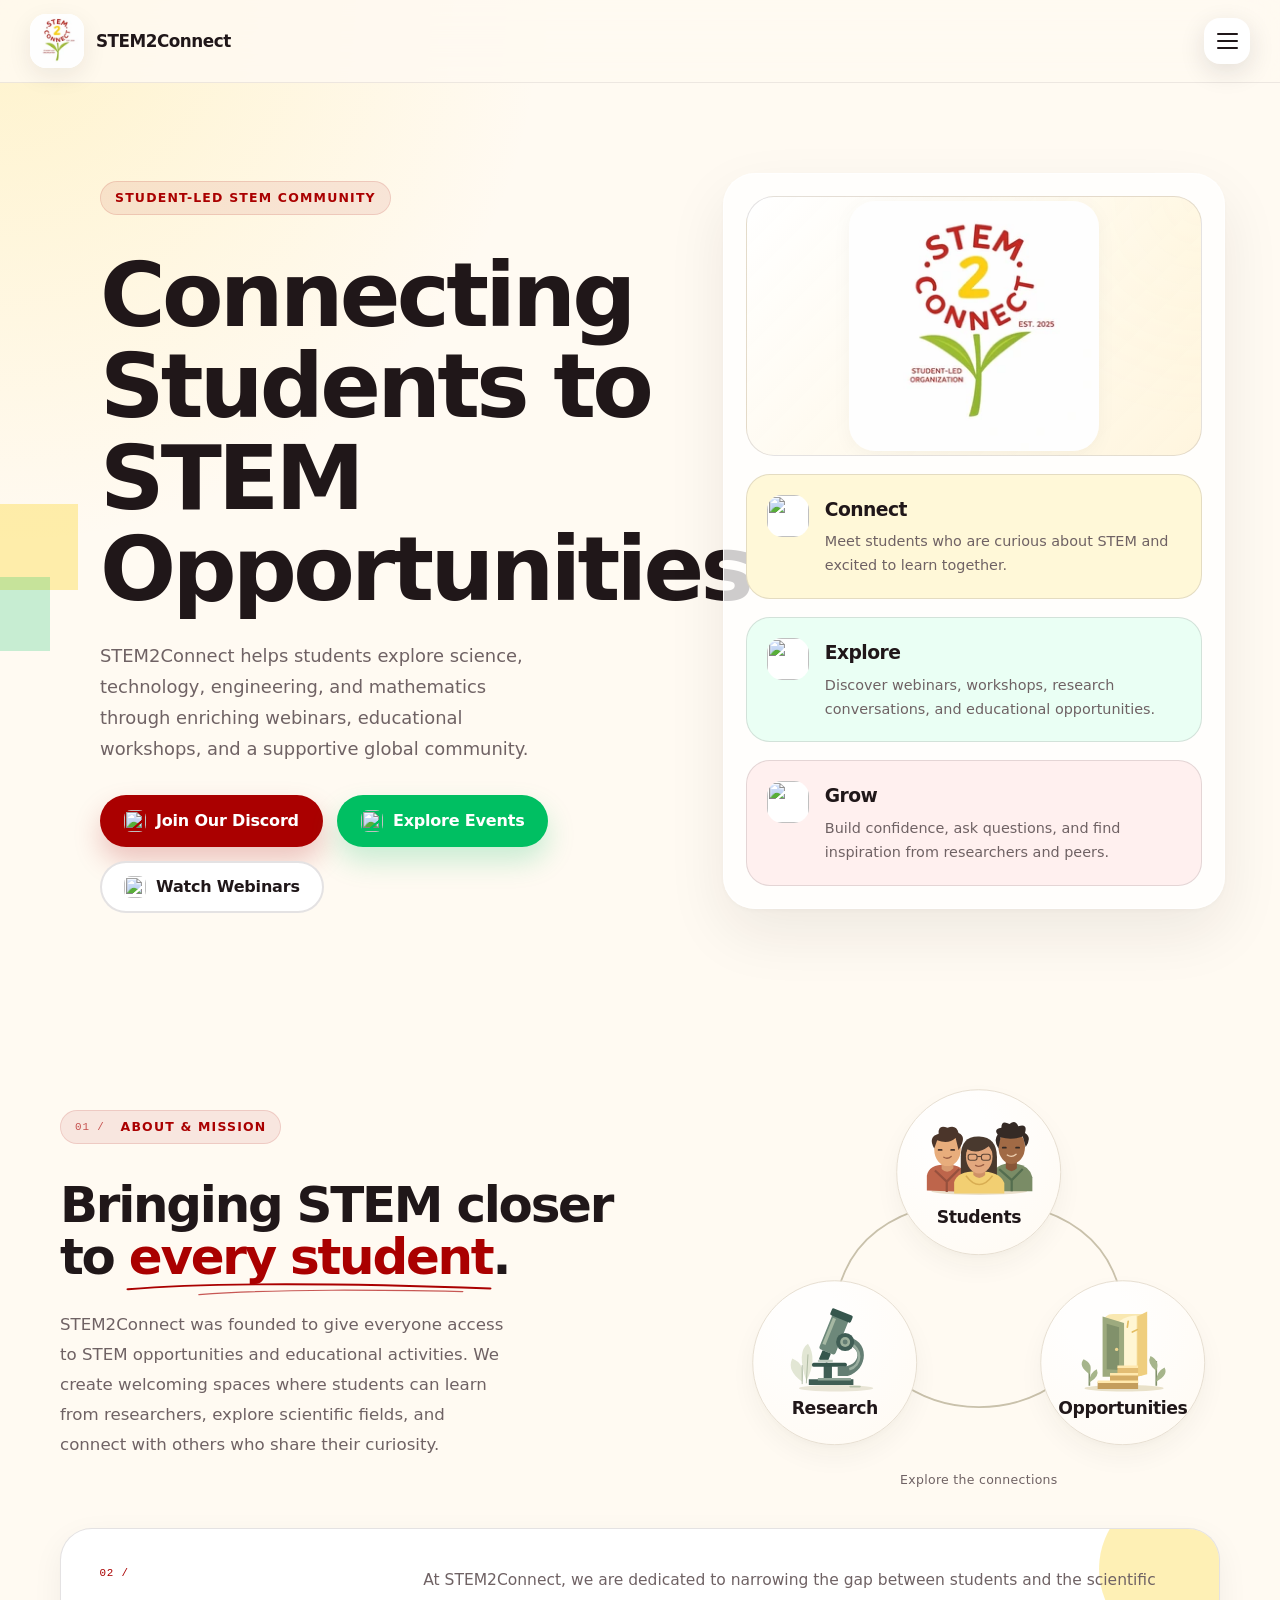
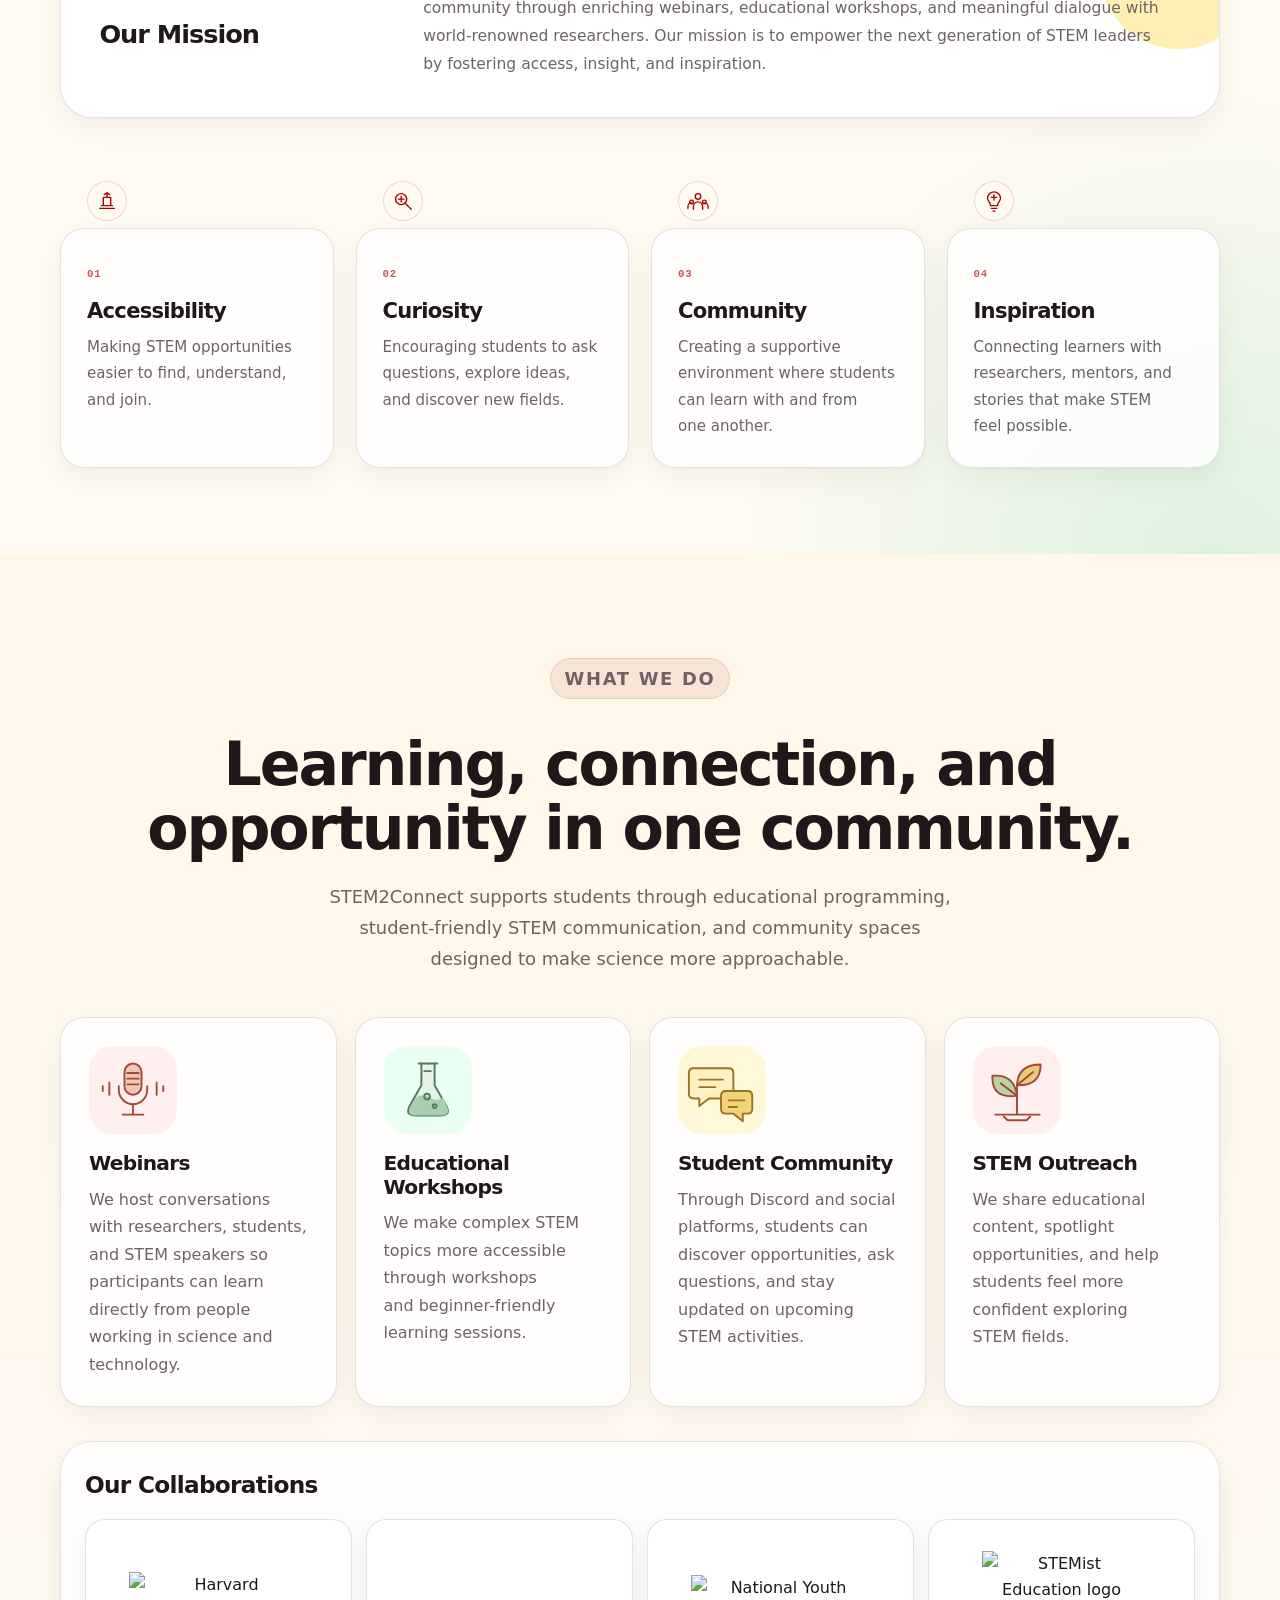
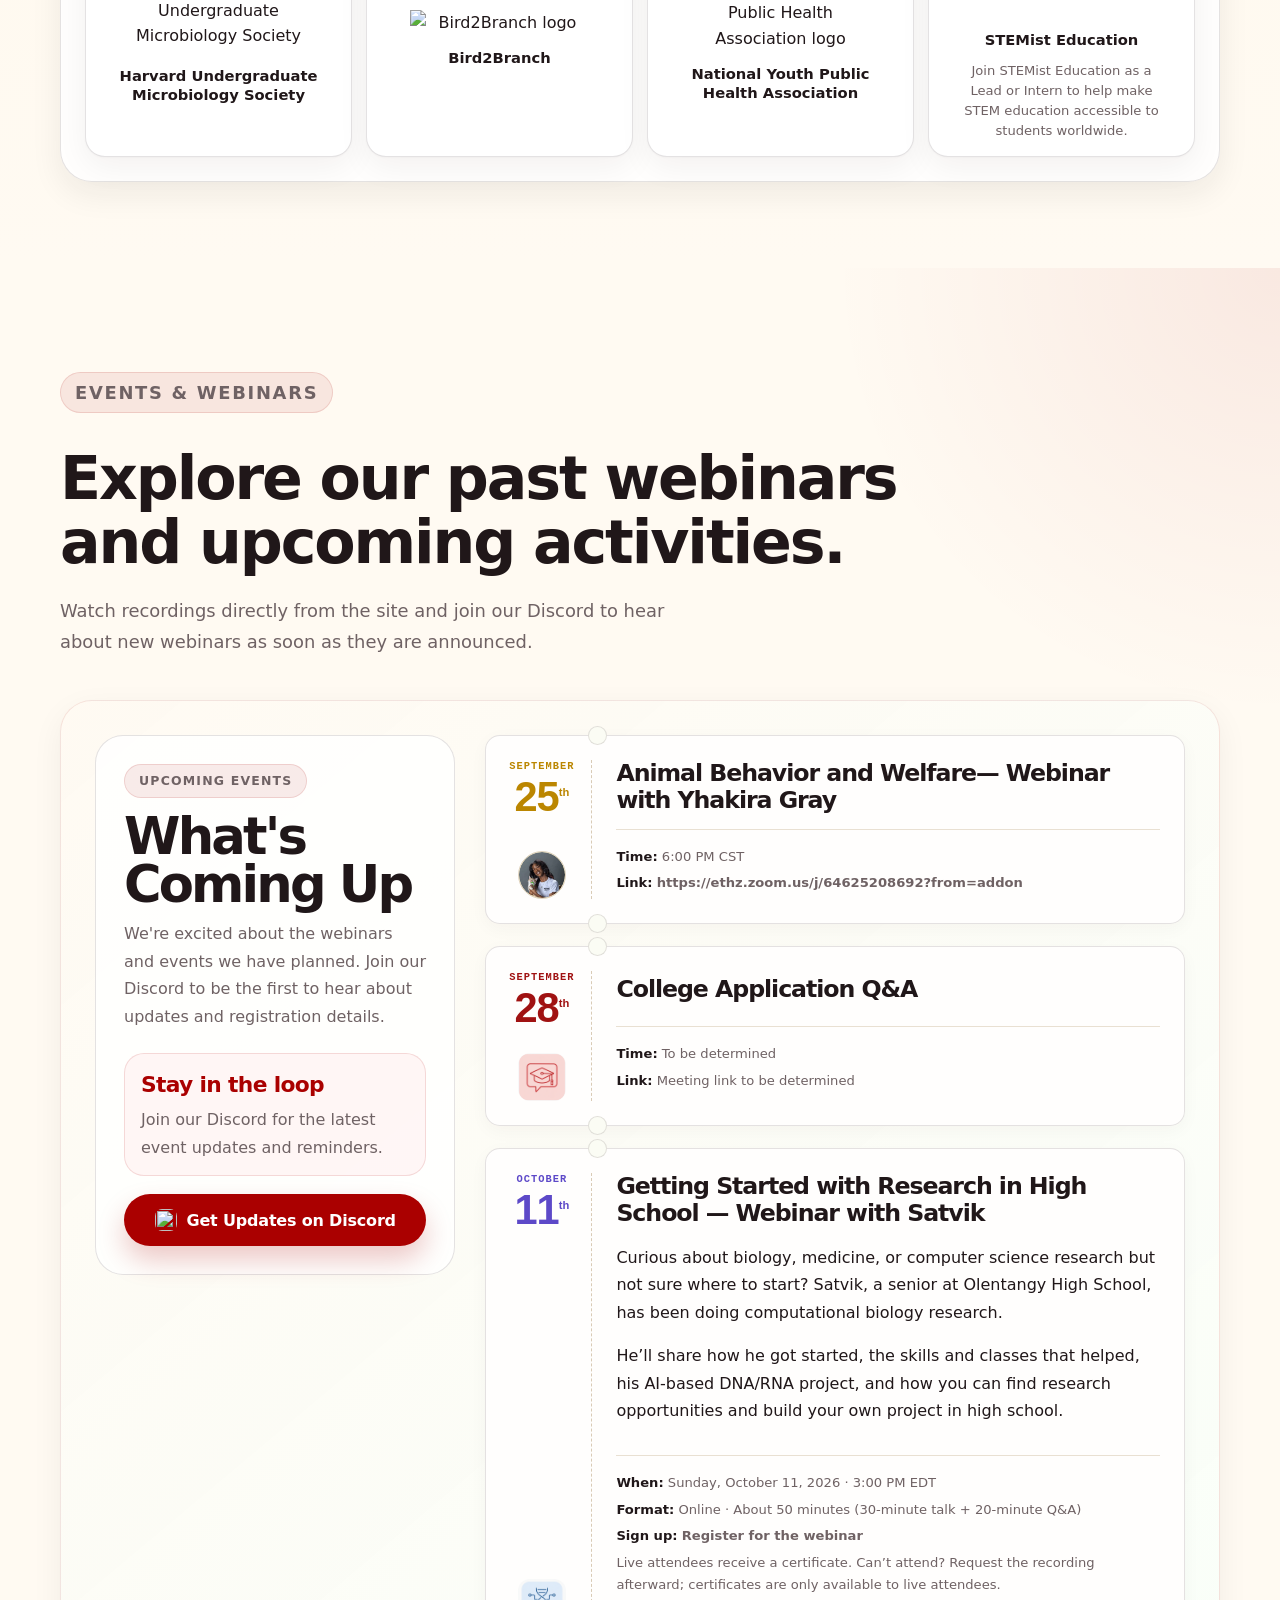
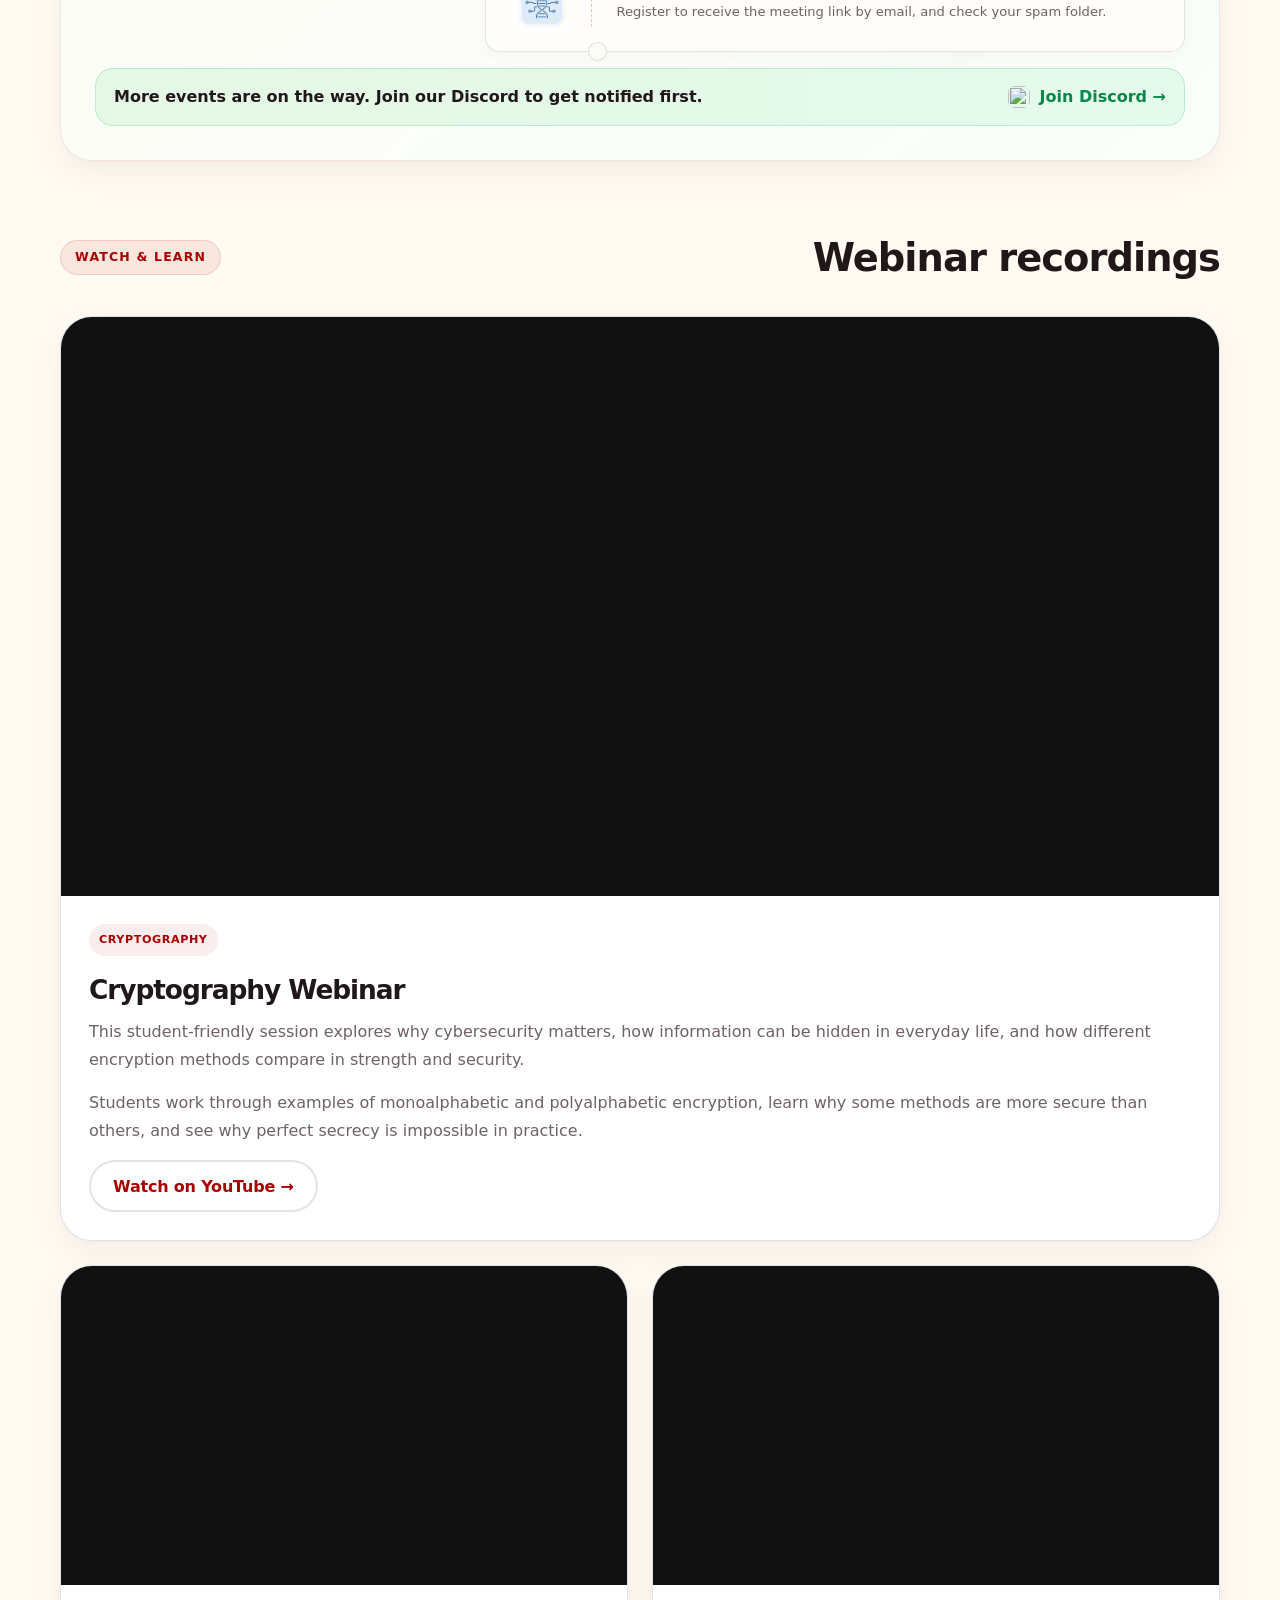
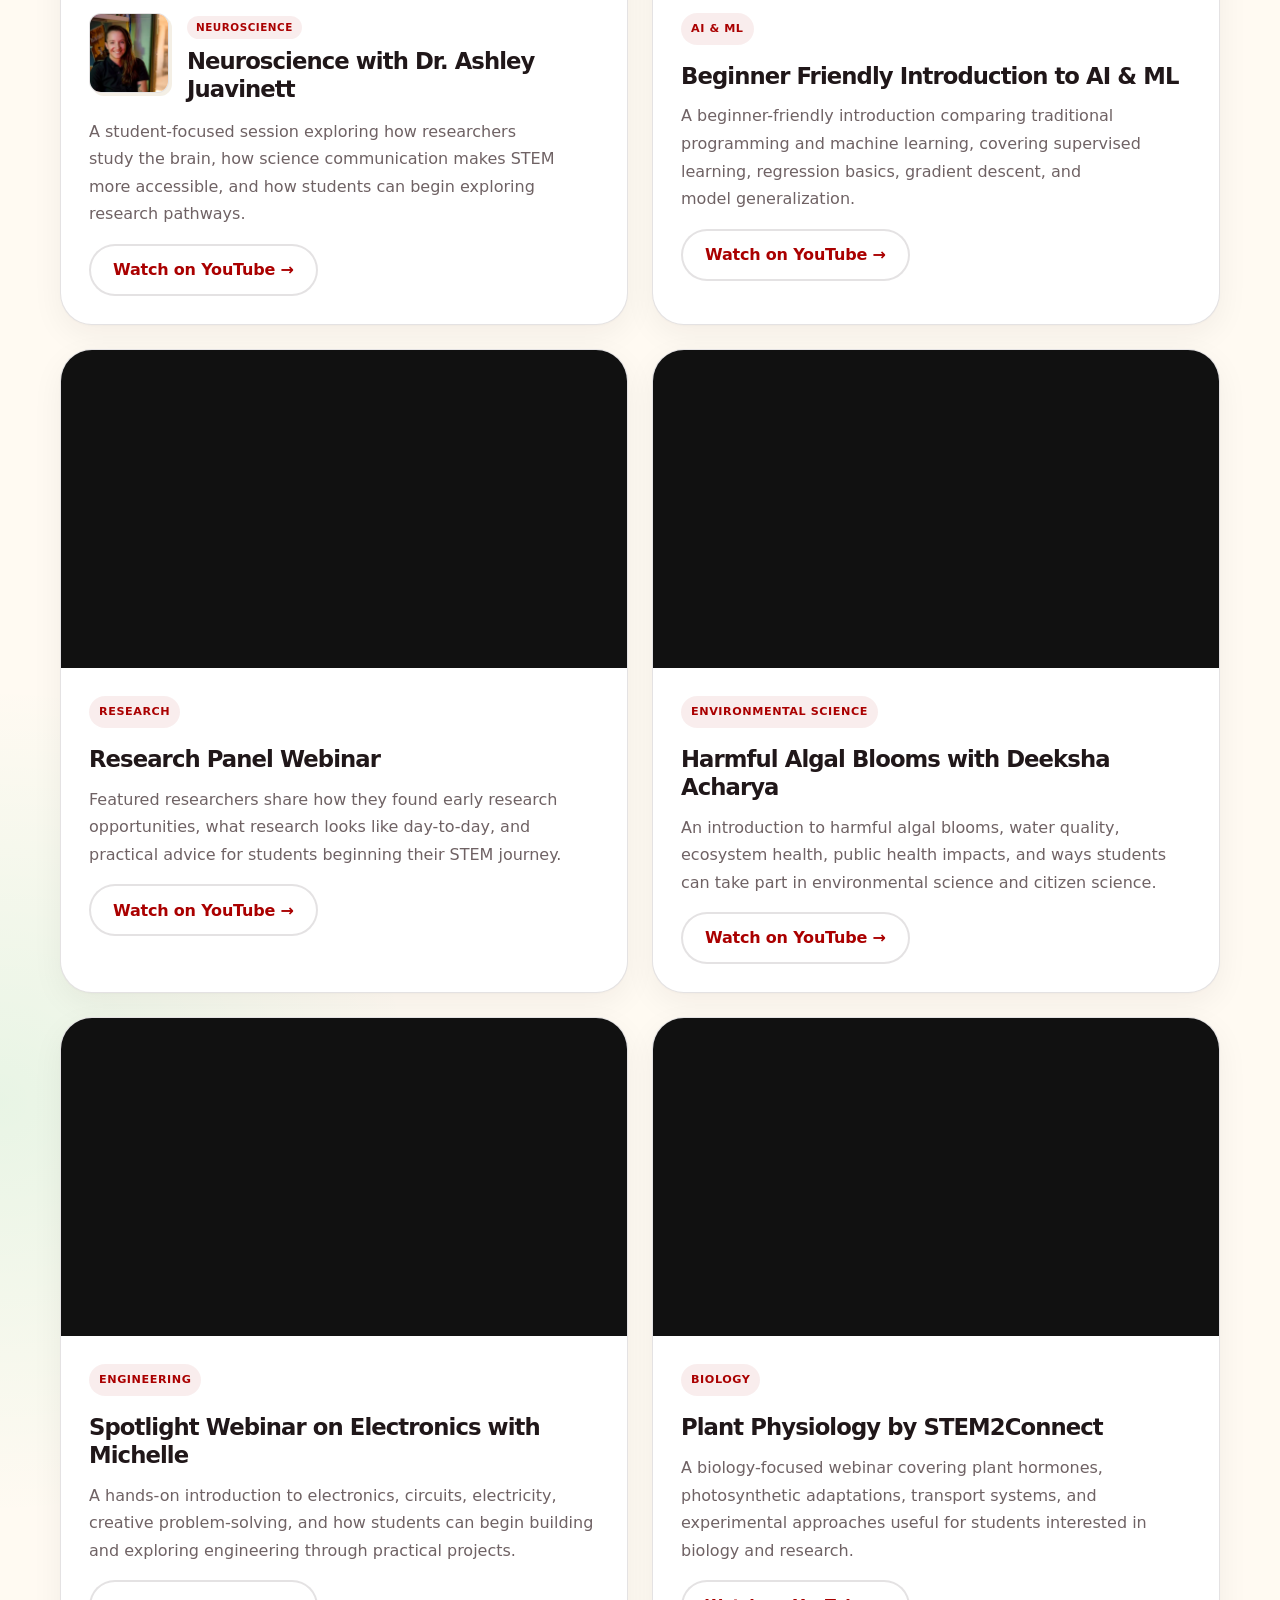
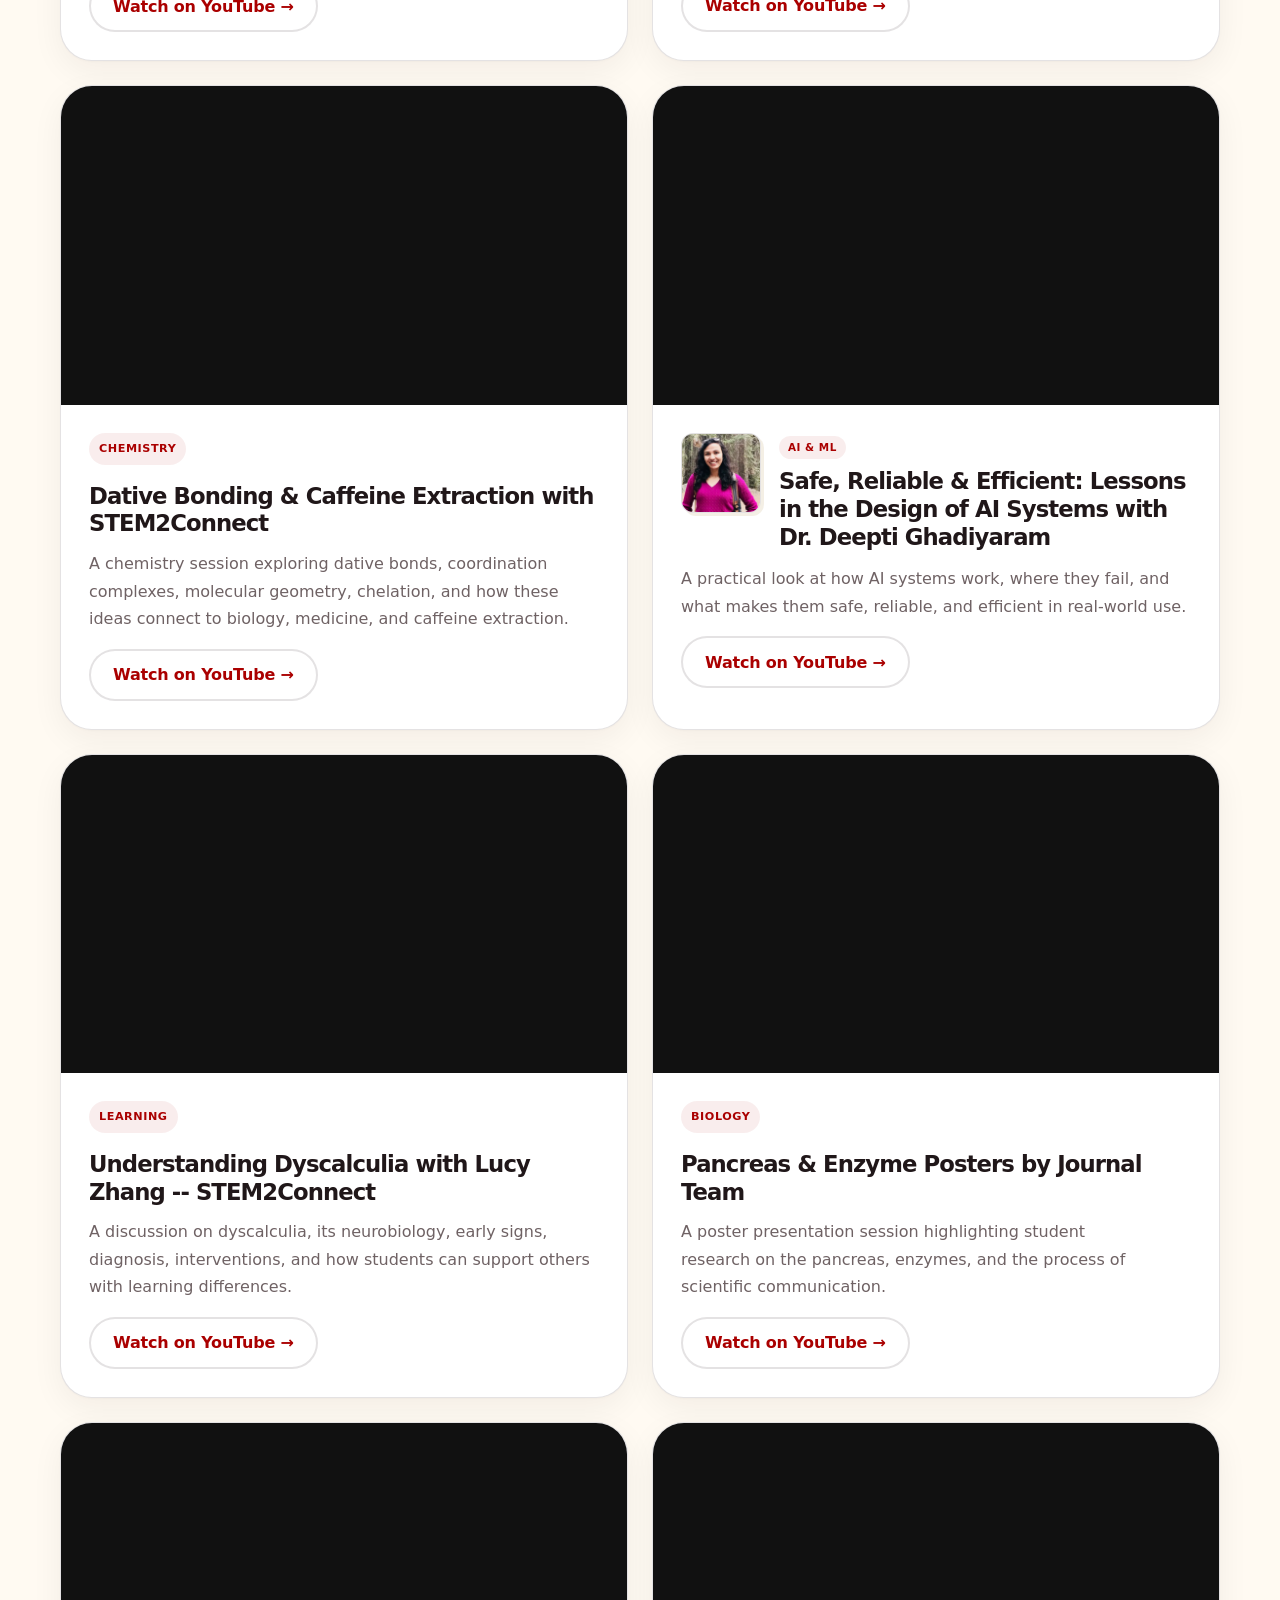
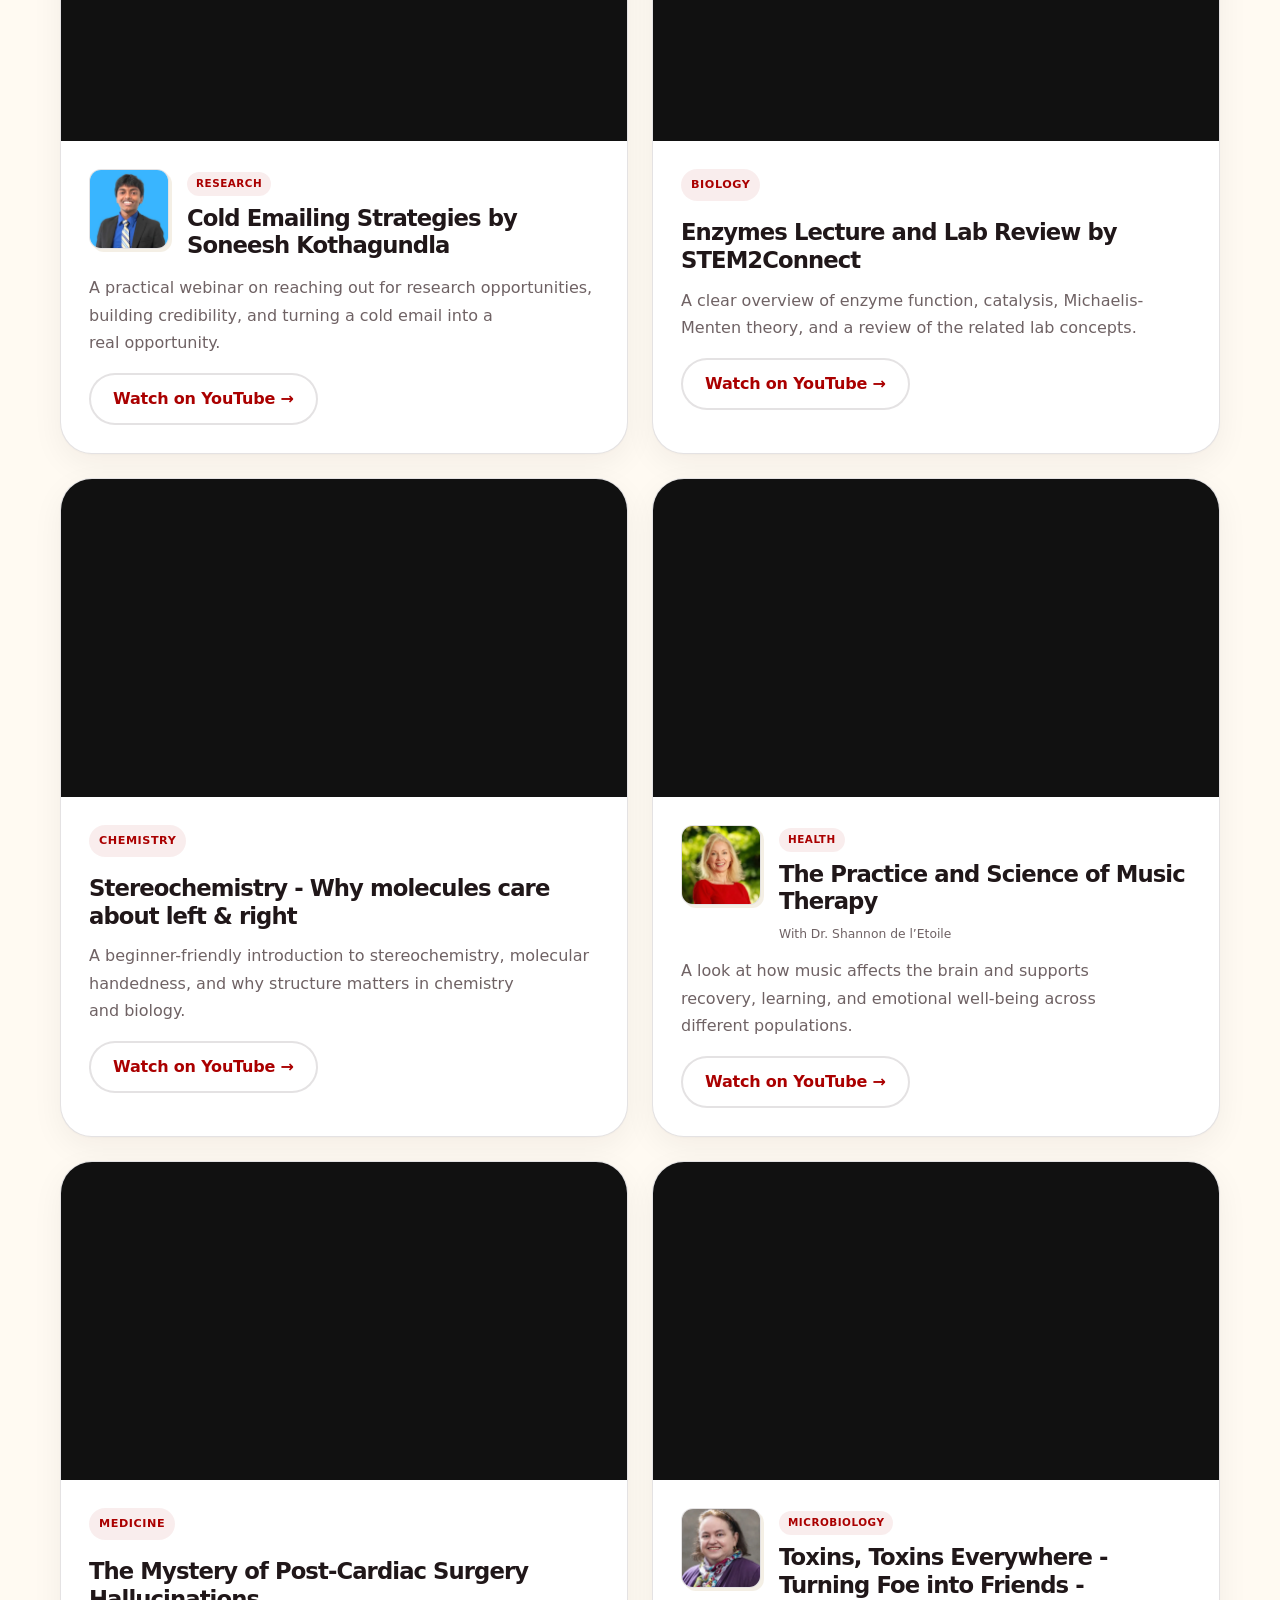
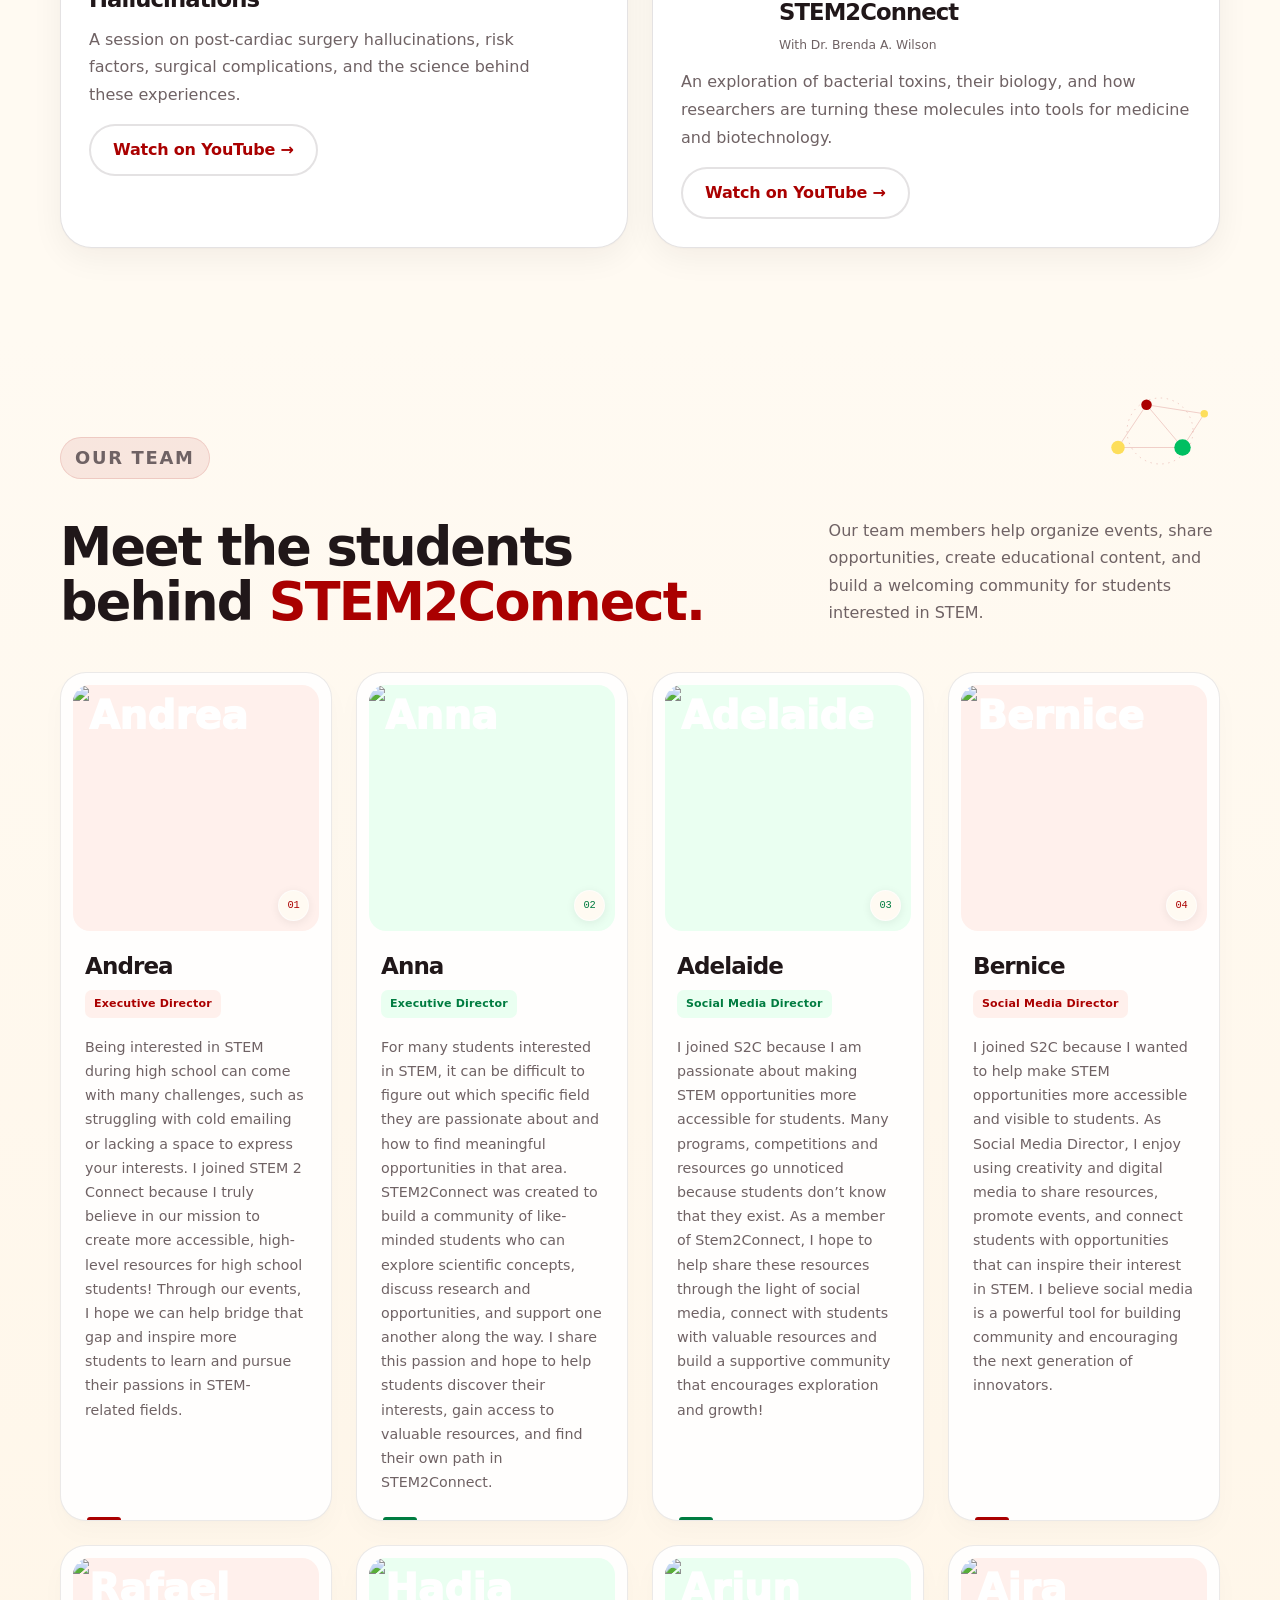
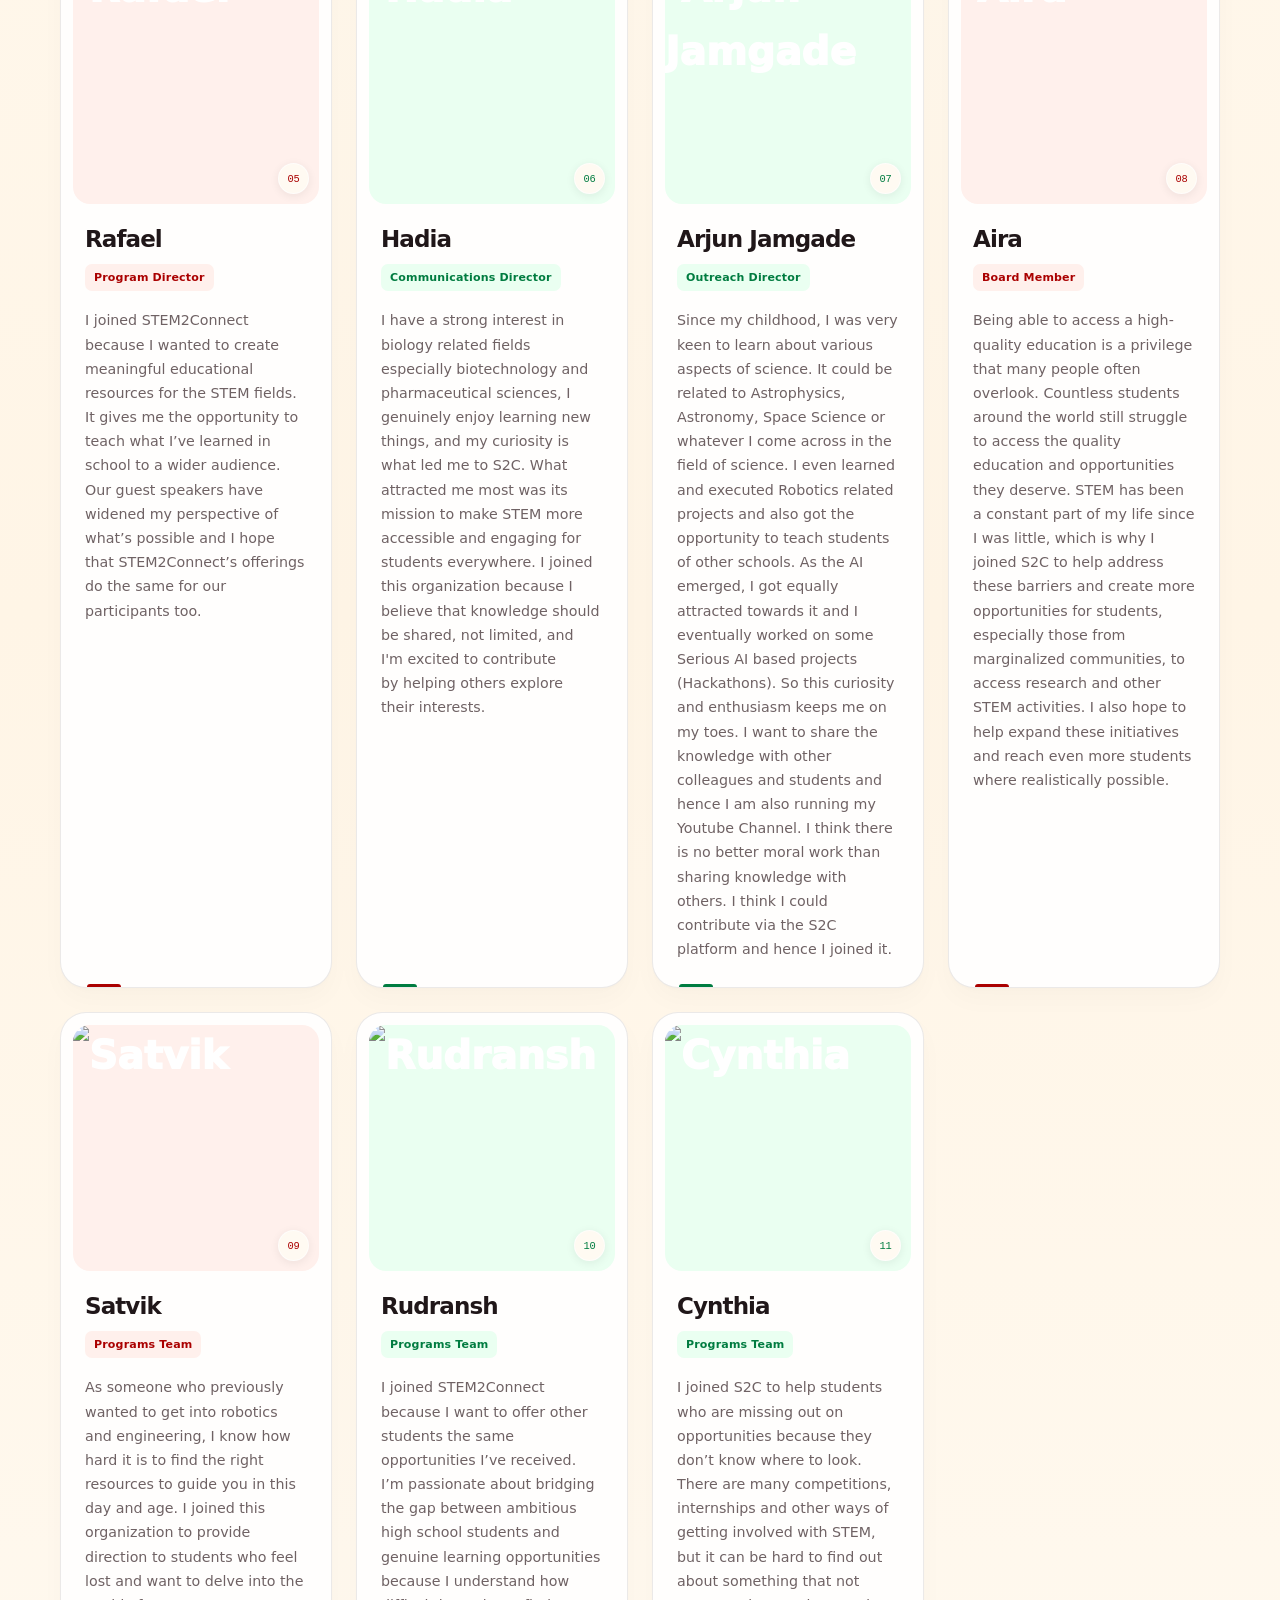
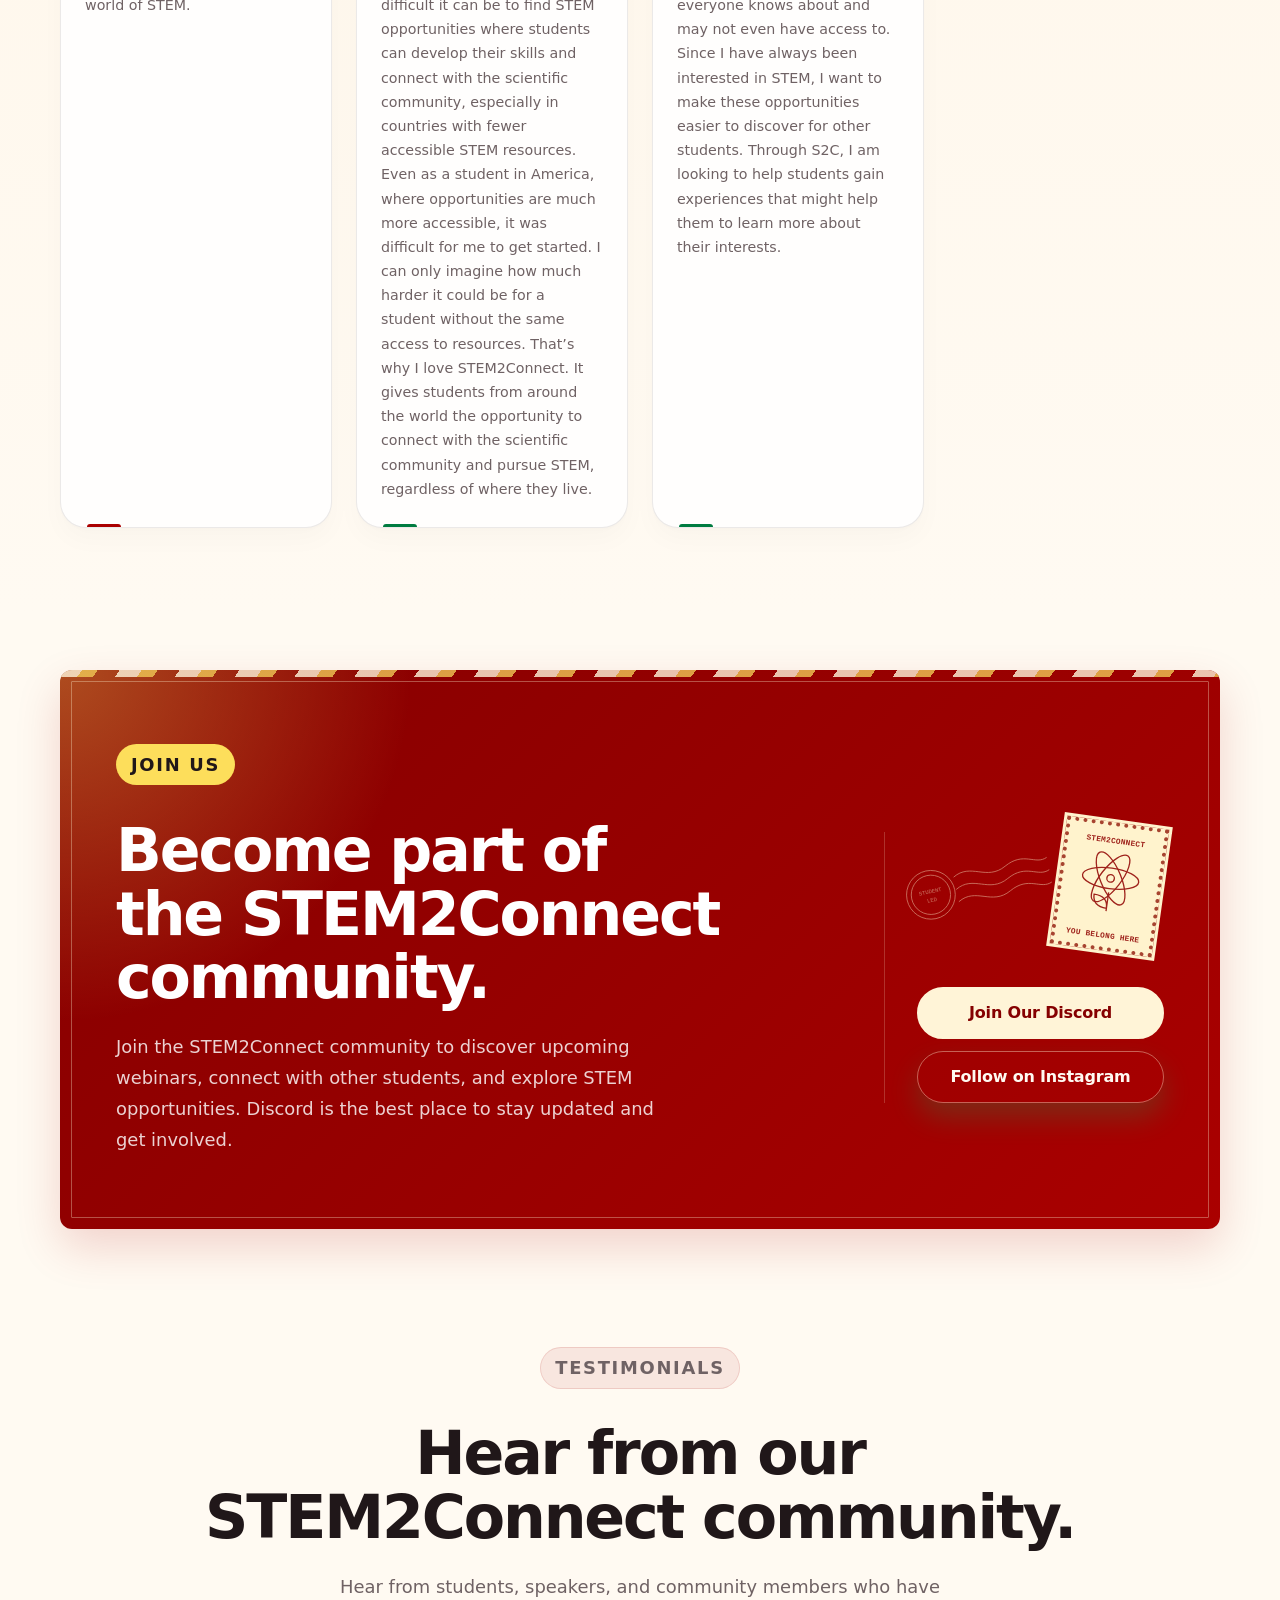
==== index.html @ d6e0d871 "Refresh site-wide typography with Adobe Fonts Use the existing STEM2CONNECT Adobe project across the" ====
<!DOCTYPE html>
<html lang="en">
<head>
  <meta charset="UTF-8" />
  <meta name="viewport" content="width=device-width, initial-scale=1.0" />

  <title>STEM2Connect | Connecting Students with STEM Opportunities</title>

  <meta
    name="description"
    content="STEM2Connect connects students with STEM opportunities through webinars, workshops, educational resources, and a supportive student community."
  />

  <link rel="icon" type="image/png" href="assets/optimized/favicon-96-25c9d480dc3a.png" data-source-href="assets/favicon.png" />
  <link rel="shortcut icon" href="assets/optimized/favicon-96-25c9d480dc3a.png" data-source-href="assets/favicon.png" />

  <link rel="preconnect" href="https://use.typekit.net" crossorigin />
<link rel="preconnect" href="https://p.typekit.net" crossorigin />
<link rel="preload" as="style" href="https://use.typekit.net/zmn3juo.css" onload="this.onload=null;this.rel='stylesheet'" />
  <noscript><link rel="stylesheet" href="https://use.typekit.net/zmn3juo.css" /></noscript>
<link rel="stylesheet" href="adobe-typography.css?v=1" />
<link rel="stylesheet" href="styles.css" />
  <meta name="msvalidate.01" content="7263639F78FCB8A011506851DCF6D35F" />
  <!-- enhancement-styles:start -->
  <style data-enhancement="styles">@font-face{font-family:Cabinet Grotesk;src:url(assets/fonts/cabinet-variable.woff2) format("woff2");font-weight:100 900;font-style:normal;font-display:swap}@font-face{font-family:General Sans;src:url(assets/fonts/general-variable.woff2) format("woff2");font-weight:200 700;font-style:normal;font-display:swap}@font-face{font-family:Space Grotesk;src:url(assets/fonts/space-variable.woff2) format("woff2");font-weight:300 700;font-style:normal;font-display:swap}@font-face{font-family:IBM Plex Mono;src:url(assets/fonts/mono-400.woff2) format("woff2");font-weight:400;font-style:normal;font-display:swap}@font-face{font-family:IBM Plex Mono;src:url(assets/fonts/mono-600.woff2) format("woff2");font-weight:500 700;font-style:normal;font-display:swap}:root{--motion-ease: cubic-bezier(.16, 1, .3, 1);--motion-accent: #aa0000;--motion-glow: 170, 0, 0;--type-gradient: linear-gradient(115deg, #aa0000 8%, #cb4820 45%, #8b1424 75%, #aa0000);--scroll-progress: 0}body{font-family:freight-sans-pro,General Sans,system-ui,sans-serif;-webkit-font-smoothing:antialiased;text-rendering:optimizeLegibility;font-kerning:normal}h1,h2,h3,h4,.brand,.social-card strong{font-family:gelica,Cabinet Grotesk,system-ui,sans-serif;font-weight:800}.hero h1,.section-heading h2,.two-column h2,.join-card h2,.contact-grid h2{letter-spacing:-.035em}.nav-links a,.button{font-weight:650}@media(min-width:781px)and (max-width:1100px){.nav-links a{font-size:.84rem}}.brand{font-weight:850}.eyebrow,.section-label,.tag,.team-role,.timeline-date{font-weight:650}.value-number,.timeline-date,.track-id{font-variant-numeric:tabular-nums}body.hackathon-page{--motion-accent: #d8ff37;--motion-glow: 76, 244, 220;--type-gradient: linear-gradient(110deg, #d8ff37 8%, #a9f68c 38%, #4cf4dc 66%, #d8ff37 95%)}.hackathon-page :is(h1,h2,h3,h4,.brand,footer a,.core span){font-family:roc-grotesk,Space Grotesk,system-ui,sans-serif;font-weight:600}.hackathon-page h1{font-size:clamp(3rem,6.5vw,7.8rem);letter-spacing:-.045em}.hackathon-page h2{letter-spacing:-.055em}.hackathon-page h3{letter-spacing:-.03em}.hackathon-page :is(nav,.signal,.section-kicker,.button,.node,.scroll-cue,.track-id,.panel-label,.ai-line,footer,.timeline>li>span,.principles b,.deliverable-grid article>span){font-family:input-mono,IBM Plex Mono,monospace}.hackathon-page .brand{font-weight:700}.hackathon-page .after{--type-gradient: linear-gradient(110deg, #070809, #294023, #070809)}.motion-word{display:inline-block;transform-origin:0 100%}h1 .motion-word,h2 .motion-word,h3 .motion-word,h4 .motion-word{font:inherit;letter-spacing:inherit;color:inherit}.ink-gradient{color:var(--motion-accent);background:var(--type-gradient);background-size:220% 100%;background-position:var(--ink-position, 0%) 50%;-webkit-background-clip:text;background-clip:text;-webkit-text-fill-color:transparent}::selection{background:#fdde5b;color:#201719}.hackathon-page ::selection{background:#d8ff37;color:#070809}.reveal,.reveal.visible{opacity:1;transform:none;transition:none}.motion-pending{opacity:0}.motion-pending:focus-within{opacity:1}.motion-surface{position:relative;isolation:isolate;transform-style:flat;transition:box-shadow .45s var(--motion-ease),border-color .35s ease,transform .65s var(--motion-ease)}.motion-surface:after{content:"";position:absolute;inset:0;z-index:2;border-radius:inherit;pointer-events:none;opacity:0;background:radial-gradient(460px circle at var(--pointer-x, 50%) var(--pointer-y, 50%),rgba(var(--motion-glow),.07),transparent 65%);box-shadow:inset 0 0 0 1px rgba(var(--motion-glow),.24);transition:opacity .45s ease}.motion-surface:is(:hover,:focus-within):after{opacity:1}.motion-surface img{transition:transform .75s var(--motion-ease),filter .6s ease}.motion-surface:hover :is(.team-avatar,.collab-logo,.highlight-icon-img,.activity-icon){transform:rotate(-5deg) scale(1.06)}.button,.nav-cta,.nav-toggle{position:relative;isolation:isolate;transition:transform .5s var(--motion-ease),box-shadow .4s ease,background .3s ease,color .3s ease}.button:after,.nav-cta:after{content:"";position:absolute;inset:0;border-radius:inherit;pointer-events:none;background:linear-gradient(110deg,transparent 20%,rgba(255,255,255,.28) 47%,transparent 72%);background-size:260% 100%;background-position:120% 0;opacity:0;transition:background-position .8s var(--motion-ease),opacity .25s}.button:is(:hover,:focus-visible):after,.nav-cta:is(:hover,:focus-visible):after{background-position:-30% 0;opacity:1}.button:active,.nav-cta:active{scale:.97}.keyboard button{transition:scale .18s var(--motion-ease),background .2s,color .2s}.keyboard button:active{scale:.9}a:not(.button):not(.brand):not(.motion-surface){text-decoration-color:transparent;text-underline-offset:.25em;transition:color .25s,text-decoration-color .25s,background .25s}a:not(.button):not(.brand):not(.motion-surface):hover{text-decoration-color:currentColor}:is(a,button):focus-visible,.nav-links a:focus-visible,.button:focus-visible{outline:2px solid var(--motion-accent);outline-offset:5px}.site-header:after{content:"";position:absolute;inset:auto 0 0;height:2px;background:linear-gradient(90deg,#a00,#fdde5b,#00bf62);transform-origin:left;transform:scaleX(var(--scroll-progress));pointer-events:none}.hackathon-page .site-header:after{background:var(--type-gradient)}.hero-bg-shape,.grid-field,.apply-grid{translate:0 var(--layer-y, 0px);rotate:var(--layer-rotate, 0deg)}.hero-card,.hero-logo,.hero-content,.hero-copy,.machine{translate:var(--depth-x, 0px) var(--depth-y, 0px)}.hero-logo{rotate:var(--logo-angle, 0deg)}.hero-signal-canvas,.orbital-canvas,.meteor-canvas{position:absolute;inset:0;width:100%;height:100%;pointer-events:none}.hero-signal-canvas{z-index:0;opacity:.7}.meteor-canvas{z-index:3}.hackathon-page .hero{isolation:isolate}.hackathon-page .grid-field{background-position:var(--grid-x, 0px) var(--grid-y, 0px);opacity:.42}.grid-field:after,.apply-grid:after{content:"";position:absolute;inset:0;background:radial-gradient(300px circle at var(--field-x, 65%) var(--field-y, 40%),rgba(76,244,220,.17),transparent 80%)}.machine{perspective:900px}.machine .orbit-one{transform:rotateX(62deg) rotate(var(--orbit-angle, -28deg))}.machine .orbit-two{transform:rotateY(58deg) rotate(var(--orbit-angle, 52deg))}.machine .core{rotate:var(--core-angle, 0deg);transition:box-shadow .4s}.machine .core span{rotate:calc(-1 * var(--core-angle, 0deg))}.machine .node{translate:var(--node-x, 0px) var(--node-y, 0px);z-index:2}.machine.has-webgl{border-color:transparent}.machine.has-webgl .orbit{opacity:.12}.machine.has-webgl .core{background:#070809bf;border-color:#d8ff3759}.orbital-canvas{z-index:0}.machine .core{z-index:1}.signal span{animation:signal-pulse 3.6s ease-in-out infinite}.scroll-cue span{display:inline-block;animation:scroll-nudge 2.8s ease-in-out infinite}.intro-skip{position:absolute;right:20px;top:16px;z-index:4;padding:7px 12px;border:1px solid #4cf4dc;background:#070809;color:#f3f6ee;font:11px input-mono,IBM Plex Mono,monospace;cursor:pointer}@media(prefers-reduced-motion:no-preference){.stack-enabled>.stack-card{position:sticky;top:calc(var(--header-height, 76px) + 18px + var(--stack-index, 0) * 12px);z-index:calc(5 + var(--stack-index, 0));transform-origin:center top}.hackathon-page .timeline.stack-enabled>li{background:var(--panel);box-shadow:0 -1px 0 var(--line),0 -15px 24px -24px #000}.stack-enabled:focus-within>.stack-card{position:relative;top:auto;transform:none!important}}.timeline>li>span{transition:color .3s,text-shadow .3s}.timeline>li.is-current>span{color:var(--acid);text-shadow:0 0 18px #d8ff3766}.track-grid article{overflow:hidden}.track-motif{position:absolute;right:12px;top:16px;width:86px;height:86px;color:var(--cyan);opacity:.16;pointer-events:none;transition:opacity .4s,transform .8s var(--motion-ease)}.track-motif path,.track-motif circle,.track-motif ellipse{fill:none;stroke:currentColor;stroke-width:1;stroke-dasharray:180;stroke-dashoffset:var(--motif-offset, 70);transition:stroke-dashoffset 1.2s var(--motion-ease)}.track-grid article:is(:hover,:focus-within) .track-motif{opacity:.8;transform:rotate(-10deg);--motif-offset: 0}@keyframes signal-pulse{50%{box-shadow:0 0 22px var(--acid);opacity:.45}}@keyframes scroll-nudge{0%,to{transform:translateY(0)}50%{transform:translateY(5px)}}@media(hover:none),(pointer:coarse){.motion-surface{transform:none!important}}@media(max-width:780px){.site-header{backdrop-filter:none}.nav-links{visibility:hidden;transition:transform .5s var(--motion-ease),visibility .5s}.nav-links.active{visibility:visible}}@media(max-width:640px){body:not(.hackathon-page) .hero h1{font-size:clamp(2.5rem,10.5vw,3.4rem)}}@media(prefers-reduced-motion:reduce){html{scroll-behavior:auto}*,*:before,*:after{animation:none!important;transition:none!important}.motion-pending{opacity:1!important}.motion-word,.motion-surface{transform:none!important}.hero-bg-shape,.grid-field,.apply-grid,.hero-card,.hero-logo,.hero-content,.hero-copy,.machine,.machine .node{translate:none;rotate:none}.hero-signal-canvas,.orbital-canvas,.meteor-canvas,.intro-skip{display:none}.machine.has-webgl .orbit{opacity:1}.machine.has-webgl{border-color:#34413d}}@media print{.motion-pending{opacity:1!important}.hero-signal-canvas,.orbital-canvas,.meteor-canvas,.intro-skip{display:none}.stack-enabled>.stack-card{position:static;transform:none!important}}:root{--shadow-soft: 0 1px 2px rgba(32,23,25,.025), 0 10px 32px rgba(32,23,25,.055);--shadow: 0 2px 4px rgba(32,23,25,.025), 0 24px 60px rgba(32,23,25,.08)}body{font-weight:425}main p{line-height:1.72}main :is(h1,h2){text-wrap:balance}main :is(h3,h4){font-weight:700;letter-spacing:-.025em}main p{text-wrap:pretty}.hero h1{line-height:1.02;letter-spacing:-.042em;margin-block:22px 26px}.hero-subtitle{max-width:40ch}.section{padding-block:clamp(64px,6.7vw,94px)}.section-heading{margin-bottom:42px}.section-heading h2,.two-column h2,.contact-grid h2,.join-card h2{line-height:1.06;margin-block:16px 22px;letter-spacing:-.035em}.section-heading p:not(.section-label){max-width:56ch}.section-label,.eyebrow{line-height:1.3;letter-spacing:.095em}.hero-actions{margin-top:30px}.value-card,.activity-card,.team-card,.resource-card,.social-card,.collab-link,.poster-card,.testimonial-card{box-shadow:var(--shadow-soft)}.value-card,.activity-card,.team-card{padding:28px}.value-card h3,.activity-card h3,.team-card h3{margin-block:16px 10px;line-height:1.18}.value-card>span{font:550 .75rem input-mono,IBM Plex Mono,monospace;letter-spacing:.08em}.team-role{font-weight:600;font-size:.82rem;letter-spacing:.015em}.team-card p:not(.team-role),.resource-card p{font-size:.94rem}.highlight-card{padding:20px;gap:16px}.highlight-card h3{font-weight:750;margin-bottom:6px}.highlight-card p{font-size:.9rem;line-height:1.65}.hero-card{gap:18px;box-shadow:var(--shadow)}.hero-logo-wrap{position:relative;isolation:isolate;overflow:hidden}.hero-logo{position:relative;z-index:1;box-shadow:0 4px 20px #2017190a}.molecular-canvas{position:absolute;inset:0;width:100%;height:100%;pointer-events:none;z-index:0}.resource-card{padding:26px;gap:16px}.resource-card h3,.poster-card h3{line-height:1.25}.webinar-content{padding:28px}.webinar-content h3{line-height:1.22;margin-block:18px 12px}.mission-card{padding:36px}.join-section{padding-block:56px}.join-card{--type-gradient: linear-gradient(110deg, #fffaf2 8%, #fdde5b 48%, #fff4da 92%);--motion-glow: 253, 222, 91;border-radius:32px;box-shadow:0 18px 46px #aa000029}.join-card .ink-gradient{color:#fdde5b}.join-card .button-primary{border-color:#fffaf2a6;box-shadow:none}.join-card .button-primary:hover{border-color:#fdde5b;box-shadow:0 0 0 4px #fdde5b14}.testimonials-section{padding-top:44px}.button{letter-spacing:-.012em}.button img,.button [aria-hidden=true],.text-link [aria-hidden=true]{transition:transform .5s var(--motion-ease)}.button:hover [aria-hidden=true],.text-link:hover [aria-hidden=true]{transform:translate(3px)}.button:hover img{transform:rotate(-8deg)}.nav-links a[aria-current]{color:var(--primary);background:#aa000012}.text-link{text-decoration:none;background:linear-gradient(currentColor,currentColor) left bottom / 0 1px no-repeat}.text-link:hover{background-size:100% 1px}.motion-surface{transition:transform .7s var(--motion-ease),box-shadow .45s ease,border-color .4s ease}.motion-surface:after{background:radial-gradient(480px circle at var(--pointer-x,50%) var(--pointer-y,50%),rgba(var(--motion-glow),.045),transparent 72%)}.motion-surface:is(:hover,:focus-within,.touch-active):after{opacity:1}.motion-surface:is(:hover,:focus-within,.touch-active){border-color:rgba(var(--motion-glow),.2)}.motion-surface:focus-within{transform:none!important}.has-stem-icon{position:relative;color:transparent}.has-stem-icon>img{opacity:0}.stem-icon{position:absolute;inset:16%;width:68%;height:68%;color:var(--primary);overflow:visible}.green-bg .stem-icon,.green .stem-icon{color:#008e4a}.yellow-bg .stem-icon,.yellow .stem-icon{color:#a67c00}.stem-icon :is(path,circle,ellipse,rect,line,polyline){fill:none;stroke:currentColor;stroke-width:1.6;stroke-linecap:round;stroke-linejoin:round}.stem-icon .icon-solid{fill:currentColor;stroke:none}.stem-icon .icon-orbit{transform-origin:center}.motion-surface:is(:hover,:focus-within,.touch-active) .stem-icon .icon-orbit{animation:icon-orbit 3.2s linear infinite}.motion-surface:is(:hover,:focus-within,.touch-active) .stem-icon .icon-draw{animation:icon-draw 1.1s var(--motion-ease) both}.motion-surface:is(:hover,:focus-within,.touch-active) .stem-icon .icon-lift{animation:icon-lift 1.8s ease-in-out infinite}.track-motif{opacity:.27}.track-grid article:is(:hover,:focus-within,.touch-active) .track-motif{opacity:.85;transform:rotate(-8deg);--motif-offset: 0}.hackathon-page main p{line-height:1.7}.hackathon-page .hero{padding-top:clamp(64px,10vh,110px)}.hackathon-page .hero h1{margin:0;line-height:1.04;letter-spacing:-.045em}.hackathon-page h2{line-height:1.09;letter-spacing:-.045em}.hackathon-page h3{font-weight:550;letter-spacing:-.025em}.hackathon-page .hero-lede{margin-block:28px 16px;max-width:44ch}.hackathon-page .hero-actions{margin-top:30px}.hackathon-page .section{padding-block:clamp(76px,7.3vw,104px)}.hackathon-page nav a[aria-current]{color:var(--acid);text-shadow:0 0 15px rgba(216,255,55,.22)}.hackathon-page .principles,.hackathon-page .deliverable-grid{margin-top:64px}.hackathon-page .principles h3,.hackathon-page .deliverable-grid h3{margin-top:34px;margin-bottom:14px}.hackathon-page .track-grid h3{margin-top:66px;margin-bottom:14px;line-height:1.2}.hackathon-page :is(.principles p,.deliverable-grid p,.track-grid p,.timeline p,.mentor-panel li){font-size:.86rem}.hackathon-page .timeline li{padding-block:28px}.hackathon-page .mentor-panel{padding:36px;box-shadow:inset 0 1px #4cf4dc1f,0 14px 40px #0000001f}.hackathon-page .mentor-panel li{padding-block:14px}.hackathon-page .apply{padding-block:clamp(84px,9vw,120px)}.hackathon-page .machine.has-webgl .core{background:none;border-color:transparent;box-shadow:none}.hackathon-page .machine.has-webgl .orbit{opacity:0}.hackathon-page .machine.has-webgl .core span{text-shadow:0 0 20px rgba(216,255,55,.25)}.hackathon-page .machine,.hero-logo-wrap{touch-action:pan-y}.hackathon-page .hero[data-intro=impact] .grid-field{animation:grid-impact 1.3s ease-out both}.hackathon-page .hero[data-intro=impact] .hero-copy .ink-gradient{animation:type-energize 1.2s ease-out}.hackathon-page .hero[data-intro=flight] .core{opacity:.15}.hackathon-page .hero[data-intro=impact] .core{animation:core-appear .65s var(--motion-ease) both}.stack-enabled>.stack-card{scale:var(--stack-scale, 1);filter:brightness(var(--stack-light, 1))}.stack-enabled:focus-within>.stack-card{scale:1;filter:none}.hackathon-page .timeline.stack-enabled>li{box-shadow:0 -1px 0 var(--line),0 -16px 30px -27px #000}.upcoming-timeline.stack-enabled>.stack-card{box-shadow:0 -1px #20171912,0 -14px 25px -22px #20171940}@keyframes icon-orbit{to{transform:rotate(360deg)}}@keyframes icon-draw{0%{stroke-dasharray:80;stroke-dashoffset:80}to{stroke-dasharray:80;stroke-dashoffset:0}}@keyframes icon-lift{50%{transform:translateY(-2px)}}@keyframes grid-impact{0%{opacity:.9;filter:brightness(2)}to{opacity:.42;filter:brightness(1)}}@keyframes type-energize{0%{filter:brightness(1.5)}to{filter:brightness(1)}}@keyframes core-appear{0%{opacity:.15;scale:.86}to{opacity:1;scale:1}}@media(max-width:800px){.hackathon-page .principles,.hackathon-page .deliverable-grid{margin-top:40px}.hackathon-page .principles h3,.hackathon-page .deliverable-grid h3{margin-top:22px}.hackathon-page .section{padding-block:68px}}@media(max-width:640px){.hero-content{padding-inline:16px}.hero h1{margin-block:20px 22px;font-size:clamp(2.35rem,10vw,3.4rem)}.hero-subtitle{font-size:1.04rem}.section{padding-block:60px}.section-heading{margin-bottom:30px}.hero-card{padding:20px;gap:16px}.highlight-card{padding:18px;gap:14px}.value-card,.activity-card,.team-card,.resource-card{padding:24px}.mission-card,.webinar-content{padding:26px}.join-card{padding:28px}.join-card h2{font-size:clamp(2rem,8.6vw,3.4rem)}.hackathon-page .mentor-panel{padding:26px}.hackathon-page .timeline li{padding-block:24px}.hackathon-page .hero h1{font-size:clamp(2.5rem,10.5vw,3.6rem)}.hackathon-page .hero{padding-top:60px}}@media(max-width:780px){.nav-links a{transition:background .25s,color .25s,transform .5s var(--motion-ease),opacity .4s}.nav-links:not(.active) a{opacity:0;transform:translate(16px)}.nav-links.active a{opacity:1;transform:none;transition-delay:calc(var(--nav-index,0) * 18ms)}}@media(prefers-reduced-motion:reduce){.molecular-canvas{display:none}.stack-enabled>.stack-card{scale:1;filter:none}.stem-icon *{animation:none!important}.hero[data-intro] .core{opacity:1}}@media print{.molecular-canvas{display:none}}.team-section{position:relative;background:linear-gradient(180deg,#fffaf2,#fff5e6 54%,#fffaf2);scroll-margin-top:92px}.team-section .team-heading{position:relative;display:grid;grid-template-columns:minmax(0,1.8fr) minmax(0,1fr);column-gap:clamp(24px,5vw,72px);align-items:end;text-align:left;margin-bottom:42px}.team-heading .section-label{grid-column:1 / -1;justify-self:start}.team-heading h2{font-size:clamp(2.25rem,4.1vw,3.6rem);line-height:1.06;margin:22px 0 0;max-width:19ch;text-wrap:initial}.team-heading-accent{color:var(--primary)}.team-heading>p:not(.section-label){margin:0 0 4px;font-size:1rem;line-height:1.7}.team-constellation{position:absolute;right:0;top:-34px;width:120px;height:90px;color:#aa00003b;pointer-events:none}.team-section .team-grid{grid-template-columns:repeat(4,minmax(0,1fr));gap:24px;align-items:stretch}.team-section .team-card{--team-accent: #aa0000;--team-tint: #fff0ec;display:flex;flex-direction:column;position:relative;padding:12px 12px 26px;border-radius:26px;border:1px solid rgba(32,23,25,.09);background:#fffefd;box-shadow:0 2px 3px #20171903,0 12px 26px #20171906;min-width:0;transition:transform .5s var(--motion-ease),box-shadow .4s ease,border-color .4s ease}.team-section .team-card:nth-child(4n+2),.team-section .team-card:nth-child(4n+3){--team-accent: #007c40;--team-tint: #eafff1}.team-section .team-card:before{content:"";position:absolute;left:26px;bottom:0;width:34px;height:3px;border-radius:3px 3px 0 0;background:var(--team-accent);transform-origin:left;transition:transform .5s var(--motion-ease)}.team-portrait{position:relative;aspect-ratio:1 / 1;border-radius:17px;overflow:hidden;isolation:isolate;background:var(--team-tint)}.team-section .team-avatar{display:block;width:100%;height:100%;object-fit:cover;object-position:var(--portrait-position, 50% 38%);border-radius:0;box-shadow:none;transition:transform .65s var(--motion-ease)}.team-avatar[alt=Bernice]{--portrait-position: 50% 25%}.team-avatar[alt=Hadia]{--portrait-position: 50% 35%}.team-avatar[alt="Arjun Jamgade"]{--portrait-position: 50% 45%}.team-number{position:absolute;right:10px;bottom:10px;display:grid;place-items:center;width:31px;height:31px;background:#fffaf2;border:1px solid #ffffffb3;color:var(--team-accent);border-radius:50%;font:500 .65rem input-mono,IBM Plex Mono,monospace;letter-spacing:-.03em;box-shadow:0 2px 10px #20171912}.team-identity{padding:0 12px}.team-section .team-card h3{font-size:clamp(1.35rem,1.8vw,1.65rem);letter-spacing:-.04em;line-height:1.15;margin:22px 0 10px}.team-section .team-role{display:inline-block;color:var(--team-accent)!important;background:var(--team-tint);font-size:.69rem;font-weight:650;line-height:1.4;letter-spacing:.015em;padding:6px 9px;border-radius:7px;margin:0!important}.team-section .team-bio{padding:0 12px;margin:17px 0 0;font-size:.89rem!important;line-height:1.7;text-wrap:pretty}@media(hover:hover)and (pointer:fine)and (prefers-reduced-motion:no-preference){.team-section .team-card:hover{border-color:#aa000026;box-shadow:0 5px 10px #20171905,0 22px 42px #20171912}.team-section .team-card:hover .team-avatar{transform:scale(1.035)}.team-section .team-card:hover:before{transform:scaleX(2.1)}}@media(max-width:1000px){.team-section .team-grid{grid-template-columns:repeat(2,minmax(0,1fr))}.team-section .team-heading{grid-template-columns:1fr}.team-heading>p:not(.section-label){margin:24px 0 0;max-width:52ch}.team-constellation{top:8px;width:110px}.team-section .team-card h3{font-size:1.65rem}}@media(max-width:600px){.team-section .team-grid{grid-template-columns:minmax(0,1fr);gap:18px}.team-section .team-heading{margin-bottom:30px}.team-heading h2{font-size:clamp(1.95rem,7.2vw,2.6rem)}.team-heading>p:not(.section-label){font-size:.95rem}.team-constellation{width:70px;height:54px;top:-16px}.team-section .team-card{display:grid;grid-template-columns:124px minmax(0,1fr);align-items:center;padding:12px 12px 24px;border-radius:23px}.team-identity{padding:0 0 0 18px}.team-section .team-card h3{font-size:1.3rem;margin:0 0 12px}.team-section .team-role{font-size:.65rem;padding:5px 7px}.team-section .team-bio{grid-column:1 / -1;padding:0 10px;margin-top:20px}.team-number{width:26px;height:26px;right:7px;bottom:7px}}@media(prefers-reduced-motion:reduce),(hover:none){.team-section .team-card:hover,.team-section .team-card:hover .team-avatar{transform:none}.team-section .team-card,.team-section .team-avatar,.team-section .team-card:before{transition:none}}.about-section .two-column{grid-template-columns:minmax(0,1.12fr) minmax(0,.88fr);gap:clamp(32px,5vw,76px);align-items:center}.about-section .about-headline{font-size:clamp(2.15rem,3.9vw,3.65rem);line-height:1.06;letter-spacing:-.045em;margin-block:22px 26px;text-wrap:initial}.about-title-line{display:block}.about-headline em{font-style:normal;color:var(--primary)}.about-headline>.about-title-line:first-child .motion-word{background:none;-webkit-text-fill-color:currentColor;color:var(--ink)}.about-section .large-text{max-width:42ch;font-size:clamp(1rem,1.3vw,1.12rem);line-height:1.8}.about-index,.mission-index{font:500 .68rem input-mono,IBM Plex Mono,monospace;letter-spacing:.08em}.about-index{margin-right:8px;opacity:.65}.mission-index{display:block;color:var(--primary);margin-bottom:16px;position:relative}.about-section .mission-card{padding:clamp(28px,3vw,42px)}.about-section .mission-card p{max-width:43ch;font-size:.97rem;line-height:1.8}.about-section .values-grid{position:relative;margin-top:82px;padding-top:28px;gap:22px}.about-section .value-card{position:relative;padding:30px 26px 28px}.about-section .value-card h3{font-size:1.32rem;margin-top:14px}.about-section .value-card p{font-size:.94rem;line-height:1.75}.about-section .value-index{font-size:.67rem;opacity:.65}.about-section .value-symbol{position:absolute;left:26px;top:-48px;width:40px;height:40px;display:grid;place-items:center;border-radius:50%;background:#fffaf2;border:1px solid #aa000026;color:var(--primary);z-index:2;transition:background .3s,border-color .3s}.value-symbol svg{width:22px;height:22px;fill:none;stroke:currentColor;stroke-width:1.5;stroke-linecap:round;stroke-linejoin:round}.about-section .value-reached .value-symbol{background:#fff2cf;border-color:#a006}.values-connection{position:absolute;inset:0;width:100%;height:100%;overflow:visible;pointer-events:none}.values-connection path{fill:none;stroke-width:1.4}.values-track{stroke:#a002}.values-progress{stroke:var(--primary);stroke-dasharray:1;stroke-dashoffset:1}@media(max-width:1020px){.about-section .two-column{grid-template-columns:1fr;gap:34px}.about-section .about-headline{font-size:clamp(2rem,5.5vw,3.3rem)}.about-section .large-text,.about-section .mission-card p{max-width:52ch}.about-section .values-grid{grid-template-columns:1fr;padding:0 0 0 52px;margin-top:42px;gap:20px}.about-section .value-card{padding:24px}.about-section .value-symbol{left:-52px;top:24px}.about-section .value-card h3{margin-top:8px}}@media(max-width:420px){.about-section .about-headline{font-size:clamp(1.65rem,7.4vw,2rem)}.about-section .value-card{padding:20px}.about-section .value-card h3{font-size:1.18rem}}@media(prefers-reduced-motion:reduce){.about-section .value-symbol{transition:none}.values-progress{stroke-dashoffset:0!important}}.navbar .brand{flex-shrink:0;white-space:nowrap}@media(min-width:1321px){.navbar{width:min(1400px,calc(100% - 48px))}.navbar .nav-links{gap:3px}.navbar .nav-links a{padding-inline:10px;font-size:.88rem;white-space:nowrap}}@media(max-width:1320px){.navbar{position:relative}.navbar .nav-toggle{display:block;position:relative;z-index:120;flex-shrink:0}.navbar .brand-name{display:inline}.navbar .nav-links{position:absolute;inset:var(--header-height) 0 auto auto;width:min(440px,100%);height:auto;max-height:calc(100dvh - var(--header-height) - 16px);overflow-y:auto;overscroll-behavior:contain;padding:16px;flex-direction:column;align-items:stretch;gap:6px;background:#fffaf2;border:1px solid var(--border);border-radius:0 0 22px 22px;box-shadow:var(--shadow-soft);transform:translateY(-8px);opacity:0;visibility:hidden;pointer-events:none;transition:opacity .18s,transform .18s,visibility .18s;z-index:110}.navbar .nav-links.active{transform:none;opacity:1;visibility:visible;pointer-events:auto}.navbar .nav-links a{justify-content:flex-start;width:100%;min-height:44px;padding:10px 14px;font-size:.96rem;background:transparent;border:0}.navbar .nav-links.active a{opacity:1;transform:none;transition-delay:0s}}@media(prefers-reduced-motion:reduce){.navbar .nav-links,.navbar .nav-links a{transition:none}}.about-section .two-column{row-gap:38px}.about-section .mission-card{grid-column:1 / -1;display:grid;grid-template-columns:minmax(150px,.38fr) 1fr;column-gap:36px;align-items:start}.about-section .mission-card .mission-index{grid-column:1;margin-bottom:10px}.about-section .mission-card h3{grid-column:1;margin-bottom:0}.about-section .mission-card p{grid-column:2;grid-row:1 / 3;max-width:76ch}.pencil-phrase{display:inline-block;position:relative;white-space:nowrap}.pencil-underline{position:absolute;width:103%;height:.34em;left:-1.5%;bottom:-.26em;overflow:visible;pointer-events:none}.pencil-underline path{fill:none;stroke:var(--primary);stroke-width:2.4;stroke-linecap:round;stroke-dasharray:1;stroke-dashoffset:0}.pencil-underline path+path{stroke-width:1.5;opacity:.65}.underline-pending .pencil-underline path{stroke-dashoffset:1}.underline-drawn .pencil-underline path{animation:pencil-draw 1.05s cubic-bezier(.3,.05,.25,1) .16s both}.underline-drawn .pencil-underline path+path{animation-duration:.65s;animation-delay:.78s}@keyframes pencil-draw{0%{stroke-dashoffset:1}to{stroke-dashoffset:0}}.mission-network{width:100%;max-width:480px;margin:0 auto;align-self:center}.mission-network-stage{position:relative;width:100%;aspect-ratio:440 / 350;isolation:isolate}.mission-links{position:absolute;inset:0;width:100%;height:100%;overflow:visible;pointer-events:none}.mission-links path{fill:none;stroke:#c9c1ab;stroke-width:1.6;transition:stroke .25s ease,stroke-width .25s ease}.mission-links path.is-connected{stroke:var(--primary);stroke-width:2.2}.mission-junctions{fill:#b2a98f}.mission-node{position:absolute;display:flex;flex-direction:column;justify-content:center;align-items:center;gap:5px;width:34.5%;aspect-ratio:1;padding:12px 8px 16px;border-radius:50%;border:1px solid #e7dfd2;background:radial-gradient(circle at 35% 25%,#fffefd 20%,#fffaf2);color:var(--ink);box-shadow:0 3px 5px #38281204,0 12px 26px #3828120b;transform:translate(-50%,-50%);cursor:pointer;-webkit-tap-highlight-color:transparent;transition:border-color .25s ease,box-shadow .25s ease,background .25s ease}.mission-students{left:50%;top:23%}.mission-research{left:20%;top:73%}.mission-opportunities{left:80%;top:73%}.mission-node .mission-art{display:block;width:80%;height:67%;overflow:visible;pointer-events:none;transform-origin:center bottom;transition:transform .35s cubic-bezier(.16,1,.3,1)}.mission-node>span{font-family:gelica,Cabinet Grotesk,system-ui,sans-serif;font-size:clamp(.9rem,1.35vw,1.18rem);font-weight:800;line-height:1.15;letter-spacing:-.025em}.mission-node.is-active{border-color:var(--primary);background:radial-gradient(circle at 35% 25%,#fff9f3,#fceae4);box-shadow:0 4px 8px #aa000009,0 14px 30px #aa000016}.mission-node.is-active .mission-art{transform:translateY(-3px) rotate(-2deg)}.mission-node:focus-visible{outline:2px solid var(--primary);outline-offset:5px}.mission-network figcaption{text-align:center;color:var(--muted);font-size:.78rem;letter-spacing:.025em;margin-top:4px}@media(max-width:1020px){.mission-network{max-width:440px}.mission-node>span{font-size:1.05rem}.about-section .mission-card{column-gap:24px}}@media(max-width:600px){.about-section .two-column{row-gap:28px}.about-section .mission-card{display:block}.about-section .mission-card h3{margin-bottom:16px}.mission-node{padding:10px 5px 13px;gap:3px}.mission-node>span{font-size:clamp(.78rem,3.6vw,1.05rem)}}@media(prefers-reduced-motion:reduce){.pencil-underline path{animation:none!important;stroke-dashoffset:0!important}.mission-node,.mission-node .mission-art,.mission-links path{transition:none}.mission-node.is-active .mission-art{transform:none}}@media print{.mission-network figcaption{display:none}.pencil-underline path{animation:none;stroke-dashoffset:0}}.about-headline>.about-title-line:nth-child(2)>.motion-word{background:none;-webkit-text-fill-color:currentColor;color:var(--ink)}.events-section .upcoming-layout{grid-template-columns:minmax(250px,.68fr) minmax(0,1.32fr);align-items:start;gap:30px}.events-section .upcoming-timeline{gap:22px}.events-section .upcoming-timeline:before{display:none}.events-section .event-ticket{--ticket-cut: 102px;position:relative!important;top:auto!important;scale:1!important;filter:none!important;grid-template-columns:82px minmax(0,1fr);column-gap:24px;row-gap:14px;padding:24px;border-radius:15px;background:#fffefd;box-shadow:0 5px 18px #38281209}.events-section .event-ticket:before,.events-section .event-ticket:after{content:"";position:absolute;left:var(--ticket-cut);width:17px;height:17px;border:1px solid var(--border);border-radius:50%;background:#fbfcf4;z-index:3;opacity:1;box-shadow:none}.events-section .event-ticket:before{top:-10px}.events-section .event-ticket:after{bottom:-10px;top:auto;right:auto}.ticket-stub{grid-column:1;grid-row:1 / 3;height:100%;border-right:1px dashed #d9cbb6;padding-right:18px;display:flex;flex-direction:column;align-items:center;gap:20px}.event-ticket .timeline-date{text-align:center}.ticket-month{display:block;font:600 .65rem input-mono,IBM Plex Mono,monospace;text-transform:uppercase;letter-spacing:.1em}.ticket-day{display:block;font:800 2.6rem gelica,Cabinet Grotesk,sans-serif;line-height:1.2}.ticket-day small{font-size:.7rem;vertical-align:super;letter-spacing:0}.event-ticket .timeline-icon{width:48px;height:48px;border-radius:12px;margin-top:auto}.event-ticket .timeline-main{grid-column:2;align-self:center}.event-ticket .timeline-main h4{margin:0;font-size:clamp(1.25rem,1.85vw,1.65rem);line-height:1.16}.event-ticket .timeline-meta{grid-column:2;border-left:0;border-top:1px solid #e9e0d2;padding:12px 0 0;font-size:.82rem}.event-ticket .timeline-meta p{font-weight:450}.event-ticket .timeline-meta a{font-weight:650;text-decoration:underline;text-decoration-color:#a004;text-underline-offset:3px}.ticket-trace{position:absolute;inset:-1px;border:1px solid var(--primary);border-radius:inherit;pointer-events:none;clip-path:inset(0 100% 0 0);transition:clip-path .65s cubic-bezier(.16,1,.3,1)}.event-ticket:is(:hover,:focus-within) .ticket-trace{clip-path:inset(0)}.recordings-heading{margin-top:66px;margin-bottom:28px;display:flex;align-items:center;justify-content:space-between;gap:20px}.recordings-heading h3{margin:0;font-size:clamp(1.8rem,3vw,2.6rem)}.recordings-heading .section-label{margin:0}@media(max-width:1000px){.events-section .upcoming-layout{grid-template-columns:1fr}}@media(max-width:600px){.events-section .upcoming-showcase{padding:18px}.events-section .event-ticket{--ticket-cut: 76px;grid-template-columns:57px minmax(0,1fr);gap:12px;padding:20px 16px}.ticket-stub{padding-right:12px}.ticket-day{font-size:2.15rem}.ticket-month{font-size:.56rem}.event-ticket .timeline-main h4{font-size:1.23rem}.event-ticket .timeline-meta{font-size:.78rem}.event-ticket .timeline-icon{width:38px;height:38px}.recordings-heading{flex-direction:column;align-items:flex-start;gap:12px}}.activity-icon.mini-lab{width:88px;height:88px;border-radius:24px;padding:9px;overflow:visible}.mini-lab svg{width:100%;height:100%;fill:none;stroke:#a34836;stroke-width:2;stroke-linecap:round;stroke-linejoin:round}.mini-lab.green-bg svg{stroke:#517a5d}.mini-lab.yellow-bg svg{stroke:#9b7228}.lab-wave{transform-origin:center;transform-box:fill-box}.mini-lab.detail-entered .lab-wave{animation:lab-wave 1.1s ease-in-out}.mini-lab.detail-entered .lab-bubble{animation:lab-bubble 1.2s ease-out}.mini-lab.detail-entered .second-bubble{animation-delay:.18s}.mini-lab.detail-entered .lab-message{transform-origin:center;transform-box:fill-box;animation:lab-message .65s cubic-bezier(.16,1,.3,1) both}.mini-lab.detail-entered .second-message{animation-delay:.3s}.lab-leaf{transform-box:fill-box;transform-origin:bottom right}.lab-leaf.leaf-right{transform-origin:bottom left}.mini-lab.detail-entered .lab-leaf{animation:lab-leaf 1.1s cubic-bezier(.16,1,.3,1)}.mini-lab.detail-entered .leaf-right{animation-delay:.16s}@keyframes lab-wave{0%,to{transform:scaleY(1)}25%,65%{transform:scaleY(.35)}45%,80%{transform:scaleY(1.2)}}@keyframes lab-bubble{0%{transform:translateY(7px);opacity:0}30%{opacity:1}80%{transform:translateY(-9px);opacity:0}to{transform:none;opacity:1}}@keyframes lab-message{0%{transform:translateY(5px) scale(.75);opacity:.2}to{transform:none;opacity:1}}@keyframes lab-leaf{0%{transform:scale(.35) rotate(-24deg)}to{transform:none}}.reading-room .resources-hero{padding-bottom:24px}.reading-room .resources-hero-card{padding:clamp(28px,4vw,54px);border-radius:20px}.reading-room .resources-hero h1{max-width:16ch;font-size:clamp(2.5rem,5vw,4.6rem);line-height:1.03}.reading-room .resources-archive-section>.section-heading{text-align:left}.reading-room .resources-archive-section>.section-heading h2{max-width:22ch}.reading-tools{display:grid;grid-template-columns:minmax(0,1fr) minmax(220px,.4fr);gap:22px;align-items:end;margin-bottom:26px}.reading-tools[hidden],.publication-card[hidden],.reading-empty[hidden]{display:none!important}.reading-filters{display:flex;flex-wrap:wrap;align-items:center;gap:8px}.reading-filters button{min-height:42px;padding:9px 15px;border:1px solid #e4d7c3;background:#fffdf8;border-radius:30px;font:550 .83rem freight-sans-pro,General Sans,sans-serif;color:var(--ink);cursor:pointer;transition:background .18s,border-color .18s}.reading-filters button[aria-pressed=true]{background:var(--primary);border-color:var(--primary);color:#fffaf2}.reading-search{display:grid;gap:8px;font-size:.75rem;font-weight:650}.reading-search input{width:100%;min-height:46px;border:1px solid #d9ccb8;border-radius:9px;padding:10px 13px;background:#fffefd;color:var(--ink);font:400 .88rem freight-sans-pro,General Sans,sans-serif}.reading-search input:focus-visible{outline:2px solid var(--primary);outline-offset:3px}.reading-tools .reading-count{grid-column:1/-1;margin:-4px 0 0;font:450 .72rem input-mono,IBM Plex Mono,monospace;color:var(--muted)}.reading-room .reading-library{gap:28px;align-items:stretch}.reading-room .publication-card{--cover: #f8efdc;--cover-ink: #9d3526;position:relative;padding:0;gap:0;border-radius:8px 18px 18px 8px;background:#fffefd;border-color:#e5dac7;overflow:hidden;box-shadow:3px 3px #e9dfcf,5px 5px #fcf7ed,0 10px 24px #38281209}.reading-room .publication-card[data-topic=health]{--cover: #edf3e9;--cover-ink: #427658}.reading-room .publication-card[data-topic=environment]{--cover: #f5efd5;--cover-ink: #6b773d}.reading-room .publication-card[data-topic=pathways]{--cover: #f8e9e2;--cover-ink: #a34536}.publication-cover{position:relative;padding:26px 26px 100px 30px;min-height:345px;background:linear-gradient(90deg,#00000009,transparent 12px),var(--cover);border-bottom:1px solid #38281212}.publication-masthead{display:flex;justify-content:space-between;align-items:start;gap:14px;margin-bottom:30px;border-bottom:1px solid #38281226;padding-bottom:14px;color:var(--cover-ink)}.publication-masthead>span:first-child{font:800 .82rem/.95 gelica,Cabinet Grotesk,sans-serif;letter-spacing:-.025em}.publication-masthead>span:last-child{font:450 .57rem input-mono,IBM Plex Mono,monospace;white-space:nowrap}.publication-cover .tag{position:relative;z-index:1;font-size:.65rem;background:#fffdf899;color:var(--cover-ink);border:1px solid #38281216;padding:5px 9px;margin-bottom:15px}.reading-room .publication-card h3{position:relative;z-index:1;margin:0;font-size:1.48rem;line-height:1.12;letter-spacing:-.025em}.publication-art{position:absolute;right:22px;bottom:14px;width:84px;height:76px;fill:none;stroke:var(--cover-ink);stroke-width:1.5;stroke-linecap:round;opacity:.45}.publication-detail{flex:1;display:flex;flex-direction:column;align-items:start;gap:20px;padding:24px 26px 28px 30px}.publication-detail .button{border:none;background:transparent;border-bottom:1px solid #cbb69b;border-radius:0;min-height:44px;padding:8px 0;box-shadow:none;font-size:.85rem}.reading-room .publication-card.featured-publication{grid-column:1/-1;display:grid;grid-template-columns:1.35fr 1fr}.featured-publication .publication-cover{min-height:370px;padding:34px 40px 90px;border-bottom:0;border-right:1px solid #38281216}.reading-room .featured-publication h3{max-width:26ch;font-size:clamp(1.8rem,2.65vw,2.7rem);line-height:1.1}.featured-publication .publication-art{width:140px;height:95px;opacity:.28}.featured-publication .publication-detail{justify-content:center;padding:clamp(26px,4vw,55px)}.featured-publication .publication-detail p{font-size:1.08rem}.featured-publication .publication-detail .button{margin-top:0}.featured-label{color:var(--primary);font:600 .7rem input-mono,IBM Plex Mono,monospace;text-transform:uppercase;letter-spacing:.08em}.reading-empty{border:1px dashed #d6c6ae;border-radius:18px;padding:44px;text-align:center}.reading-empty h3{font-size:1.8rem}@media(hover:hover)and (pointer:fine){.reading-room .publication-card:hover{translate:0 -4px;box-shadow:3px 6px #e9dfcf,5px 8px #fcf7ed,0 20px 30px #38281212}}@media(max-width:1000px){.reading-tools{grid-template-columns:1fr}.reading-search{max-width:440px}.reading-room .reading-library{grid-template-columns:repeat(2,minmax(0,1fr))}}@media(max-width:650px){.reading-room .reading-library{grid-template-columns:1fr}.reading-room .publication-card.featured-publication{display:flex}.featured-publication .publication-cover{padding:26px 26px 90px 30px;min-height:340px;border-right:0;border-bottom:1px solid #38281216}.reading-room .publication-card h3{font-size:1.65rem}.publication-cover{min-height:310px}.reading-filters{gap:7px}.reading-filters button{padding-inline:12px;font-size:.78rem}.reading-search{max-width:none}}.invitation-card{position:relative;border-radius:12px;outline:1px solid #fff5d655;outline-offset:-12px;grid-template-columns:minmax(0,1fr) 280px;gap:52px}.invitation-card:before{content:"";position:absolute;inset:0 0 auto;height:7px;background:repeating-linear-gradient(125deg,#fff5da 0 18px,#f0c755 18px 31px,transparent 31px 49px);opacity:.8}.invitation-card h2{max-width:15ch}.invitation-card>div:first-child>p:last-child{max-width:50ch}.invitation-card .join-actions{position:relative;display:flex;flex-direction:column;align-items:stretch;gap:12px;padding-top:155px;border-left:1px solid #fff5d633;padding-left:32px}.invitation-card .join-actions .button{justify-content:center}.invitation-card .button-primary{background:#fff4d7;border-color:#fff4d7;color:#850000}.invitation-card .button-secondary{background:transparent;border:1px solid #fff5d666;color:#fffaf2}.invitation-stamp{position:absolute;top:-10px;right:3px;width:103px;padding:10px 9px 7px;color:#9f231c;background:#fff3cd;border:4px dotted #a74430;outline:3px solid #fff3cd;transform:rotate(8deg);box-shadow:2px 3px #00000016}.invitation-stamp>span{display:block;font:650 .49rem input-mono,IBM Plex Mono,monospace;text-align:center;letter-spacing:.03em}.invitation-stamp svg{width:100%;height:68px;margin:5px 0;fill:none;stroke:currentColor;stroke-width:1.4}.invitation-postmark{position:absolute;width:165px;top:22px;left:8px;color:#fff3cd;opacity:.5;transform:rotate(-12deg)}.invitation-postmark svg{width:100%;fill:none;stroke:currentColor}.invitation-postmark text{fill:currentColor;stroke:none;font:7px input-mono,IBM Plex Mono,monospace}.invitation-card.detail-entered .invitation-stamp{animation:invitation-press .75s cubic-bezier(.16,1,.3,1) both}@keyframes invitation-press{0%{transform:translateY(-14px) rotate(14deg) scale(1.15);opacity:.2}65%{transform:rotate(6deg) scale(.97);opacity:1}to{transform:rotate(8deg)}}@media(max-width:800px){.invitation-card{grid-template-columns:1fr;gap:28px}.invitation-card h2{max-width:19ch}.invitation-card .join-actions{padding:25px 132px 0 0;border-left:0;border-top:1px solid #fff5d633;min-height:164px}.invitation-stamp{top:32px;right:2px}.invitation-postmark{display:none}}@media(max-width:440px){.invitation-card .join-actions{padding:160px 0 0}.invitation-stamp{right:calc(50% - 51px)}}@media(prefers-reduced-motion:reduce){.mini-lab *,.invitation-stamp{animation:none!important}.ticket-trace{transition:none}.reading-room .publication-card:hover{translate:none}}.reading-room .resources-archive-section>.section-heading p:not(.section-label){margin-inline:0}.world-observatory{display:none}@media(min-width:1680px)and (hover:hover)and (pointer:fine){.world-observatory{display:block;position:absolute;left:1257px;right:clamp(24px,2.5vw,72px);top:49%;height:min(1140px,calc(100% - 40px));transform:translateY(-50%);z-index:1;opacity:0;cursor:default;pointer-events:none;touch-action:pan-y;border-radius:45%;transition:opacity .45s ease}.world-observatory.is-ready{opacity:1}.world-observatory.has-live-scene{cursor:grab;pointer-events:auto}.world-observatory.has-live-scene:active{cursor:grabbing}.world-observatory:focus-visible{outline:2px solid rgba(170,0,0,.45);outline-offset:-12px}.observatory-canvas,.observatory-poster{position:absolute;inset:0;display:block;width:100%;height:100%;pointer-events:none}.observatory-poster{object-fit:contain}.world-observatory.is-static{cursor:default}}@media(prefers-reduced-motion:reduce){.world-observatory{transition:none}}@media print{.world-observatory{display:none!important}}</style>
  <!-- enhancement-styles:end -->
  <script src="motion.js?v=7" defer></script>
  <script src="about-values.js?v=2" defer></script>
  <script src="site-details.js?v=1" defer></script>
  <!-- enhancement-globe:start -->
  <script type="module" data-enhancement="globe">function L(t){if(t.querySelector(".observatory-poster"))return;t.classList.remove("has-live-scene","is-ready"),t.classList.add("is-static"),t.removeAttribute("tabindex"),t.removeAttribute("aria-busy"),t.setAttribute("aria-label","Globe illustrating students learning and connecting around the world.");let i=document.createElement("img");i.className="observatory-poster",i.alt="",i.decoding="async",i.addEventListener("load",()=>t.classList.add("is-ready"),{once:!0}),i.src=new URL("./assets/models/globe-poster.webp",import.meta.url).href,t.append(i)}async function T(t,i,m){if(m.aborted)return()=>{};let l=()=>L(t);if(!("Worker"in window)||!("OffscreenCanvas"in window)||!HTMLCanvasElement.prototype.transferControlToOffscreen||i.matches)return l(),()=>{};let a=document.createElement("canvas");a.className="observatory-canvas",a.setAttribute("aria-hidden","true"),t.prepend(a);let p;try{p=a.transferControlToOffscreen()}catch{return a.remove(),l(),()=>{}}let c;try{c=new Worker(new URL("./assets/runtime/graphics-worker.js?v=1",import.meta.url),{type:"module"})}catch{return a.remove(),l(),()=>{}}let u=!1,b=!0,n=0,o,r=0,s,v=new AbortController,d=e=>{u||c.postMessage(e)},f=()=>d({type:"visibility",visible:b&&!document.hidden}),h=new ResizeObserver(()=>d({type:"resize",width:t.clientWidth,height:t.clientHeight})),E=new IntersectionObserver(e=>{b=e[0].isIntersecting,f()},{threshold:.05}),A=e=>{let y=t.getBoundingClientRect();return{type:"input",name:e.type,properties:{clientX:e.clientX-y.left,clientY:e.clientY-y.top,button:e.button,pointerId:e.pointerId,key:e.key}}},k=e=>{o=A(e),n||(n=requestAnimationFrame(()=>{n=0,d(o)}))},O=e=>{e.type==="pointerdown"&&e.button===0&&t.setPointerCapture(e.pointerId),e.type==="keydown"&&["ArrowLeft","ArrowRight","ArrowUp","ArrowDown","Home"].includes(e.key)&&e.preventDefault(),n&&(cancelAnimationFrame(n),n=0,d(o)),d(A(e))},x=()=>{r||(r=requestAnimationFrame(()=>{r=0,d({type:"scroll",y:window.scrollY})}))},I=["pointerdown","pointerup","pointercancel","pointerleave","focus","blur","keydown"],w=()=>{u||(u=!0,clearTimeout(s),v.abort(),c.terminate(),h.disconnect(),E.disconnect(),cancelAnimationFrame(n),cancelAnimationFrame(r),I.forEach(e=>t.removeEventListener(e,O)),t.removeEventListener("pointermove",k),document.removeEventListener("visibilitychange",f),window.removeEventListener("scroll",x),m.removeEventListener("abort",w),a.remove())},g=()=>{u||(w(),l())};return s=setTimeout(g,2e4),c.addEventListener("error",g,{once:!0}),c.addEventListener("message",({data:e})=>{if(e.type==="painted"){if(u)return;clearTimeout(s),t.classList.remove("is-static"),t.removeAttribute("aria-busy"),t.tabIndex=0,t.classList.add("has-live-scene","is-ready")}else e.type==="ready"?clearTimeout(s):e.type==="unavailable"&&g()}),c.postMessage({type:"init",canvas:p,transferTextures:!0,width:t.clientWidth,height:t.clientHeight,visible:!document.hidden,reduced:i.matches},[p]),Promise.all(["earth-color.webp","earth-relief.webp"].map(async e=>{let y=await fetch(new URL(`./assets/models/${e}`,import.meta.url),{signal:v.signal});if(!y.ok)throw new Error("Globe texture unavailable");return y.arrayBuffer()})).then(e=>{u||c.postMessage({type:"textures",buffers:e},e)}).catch(()=>{u||g()}),I.forEach(e=>t.addEventListener(e,O)),t.addEventListener("pointermove",k,{passive:!0}),document.addEventListener("visibilitychange",f),window.addEventListener("scroll",x,{passive:!0}),h.observe(t),E.observe(t),m.addEventListener("abort",w,{once:!0}),m.aborted&&w(),w}(()=>{let t=document.querySelector("#home.hero");if(!t)return;let i=matchMedia("(min-width: 1680px) and (hover: hover) and (pointer: fine)"),m=matchMedia("(prefers-reduced-motion: reduce)"),l=0,a,p,c;function u(n,o){return new Promise(r=>{let s=!1,v=()=>{f.disconnect(),document.removeEventListener("visibilitychange",d),o.removeEventListener("abort",v),r()},d=()=>{s&&!document.hidden&&v()},f=new IntersectionObserver(h=>{s=h[0].isIntersecting,d()});o.addEventListener("abort",v,{once:!0}),document.addEventListener("visibilitychange",d),f.observe(n),o.aborted&&v()})}async function b(){let n=++l;if(c?.abort(),a?.(),a=void 0,p?.remove(),p=void 0,!i.matches)return;c=new AbortController;let o=c.signal,r=document.createElement("div");r.className="world-observatory",r.setAttribute("role","img"),r.setAttribute("aria-label","Interactive globe with student figures reading and waving around the world. Drag or use the arrow keys to rotate."),r.setAttribute("aria-busy","true"),p=r,t.append(r);try{if(await u(r,o),o.aborted||n!==l)return;let s=await T(r,m,o);if(n!==l){s?.();return}a=s}catch(s){n===l&&!o.aborted&&L(r),s.name!=="AbortError"&&console.warn("Desktop globe could not be loaded. The website remains available.")}}i.addEventListener("change",b),m.addEventListener("change",b),b()})();</script>
  <!-- enhancement-globe:end -->
  <link rel="stylesheet" href="projector.css" />
  <link rel="stylesheet" href="webinar-speakers.css" />
  <script src="projector.js" defer></script>
</head>

<body>
  <div class="projector-intro" hidden>
    <div class="projector-gate projector-gate--top" aria-hidden="true"></div>
    <div class="projector-gate projector-gate--bottom" aria-hidden="true"></div>
    <div class="projector-atmosphere" aria-hidden="true">
      <div class="projector-grain"></div>
      <div class="projector-rail projector-rail--left"></div>
      <div class="projector-rail projector-rail--right"></div>
      <div class="projector-frame"></div>
      <p class="projector-caption projector-caption--top">A student-led community</p>
      <p class="projector-caption">Science. Connection. Possibility.</p>
    </div>
    <div class="projector-mark" aria-hidden="true">
      <span class="projector-lens"></span>
      <span class="projector-brand">STEM2Connect</span>
    </div>
    <div class="projector-beam" aria-hidden="true"></div>
    <button class="projector-skip" type="button">Skip intro ↗</button>
  </div>

  <header class="site-header" id="top">
    <nav class="navbar" aria-label="Main navigation">
      <a class="brand" href="#home" aria-label="STEM2Connect home">
        <img src="assets/optimized/stem2connect-logo-128-6ca114ccfb57.webp" alt="STEM2Connect logo" class="brand-logo" width="54" height="54" decoding="async" />
        <span class="brand-name">STEM2Connect</span>
      </a>

      <button class="nav-toggle" id="navToggle" type="button" aria-label="Open navigation menu" aria-controls="navLinks" aria-expanded="false">
        <span></span>
        <span></span>
        <span></span>
      </button>

      <ul class="nav-links" id="navLinks">
        <li><a href="#home">Home</a></li>
        <li><a href="#about">About</a></li>
        <li><a href="#what-we-do">What We Do</a></li>
        <li><a href="/hackathon/">Hackathon</a></li>
        <li><a href="/resources/">Resources</a></li>
        <li><a href="/resources/#games">Games</a></li>
        <li><a href="opportunities.html">Opportunities</a></li>
        <li><a href="#events">Events</a></li>
        <li><a href="#team">Team</a></li>
        <li><a href="#join">Join</a></li>
        <li><a href="#contact">Contact</a></li>
      </ul>
    </nav>
  </header>

  <main>
    <!-- HERO -->
    <section class="hero section" id="home">
      <div class="hero-bg-shape hero-shape-one"></div>
      <div class="hero-bg-shape hero-shape-two"></div>

      <div class="container hero-grid">
        <div class="hero-content">
          <p class="eyebrow">Student-led STEM community</p>
          <h1>Connecting Students to STEM Opportunities</h1>

          <p class="hero-subtitle">
            STEM2Connect helps students explore science, technology, engineering, and mathematics through
            enriching webinars, educational workshops, and a supportive global community.
          </p>

          <div class="hero-actions">
            <a class="button button-primary" href="https://discord.gg/Ee6PG2SFbY" target="_blank" rel="noopener noreferrer">
              <img src="assets/discord_red_symbol.png" alt="" aria-hidden="true" class="button-icon" srcset="assets/optimized/discord_red_symbol-96-1866f374af66.webp 96w" sizes="22px" width="1254" height="1254" decoding="async" loading="eager" onerror="this.removeAttribute('srcset');this.removeAttribute('sizes');this.onerror=null;" />
              <span>Join Our Discord</span>
            </a>

            <a class="button button-secondary" href="#events">
              <img src="assets/events_symbol.png" alt="" aria-hidden="true" class="button-icon" srcset="assets/optimized/events_symbol-96-1589655964fa.webp 96w" sizes="22px" width="1254" height="1254" decoding="async" loading="eager" onerror="this.removeAttribute('srcset');this.removeAttribute('sizes');this.onerror=null;" />
              <span>Explore Events</span>
            </a>

            <a class="button button-ghost" href="https://youtube.com/@stem2connect?si=0U7fqH5T4u3JihoI" target="_blank" rel="noopener noreferrer">
              <img src="assets/watch_symbol.png" alt="" aria-hidden="true" class="button-icon" srcset="assets/optimized/watch_symbol-96-35685b00ae35.webp 96w" sizes="22px" width="1254" height="1254" decoding="async" loading="eager" onerror="this.removeAttribute('srcset');this.removeAttribute('sizes');this.onerror=null;" />
              <span>Watch Webinars</span>
            </a>
          </div>
        </div>

        <div class="hero-card" aria-label="STEM2Connect highlights">
          <div class="hero-logo-wrap">
            <img src="assets/optimized/stem2connect-logo-512-0749c6d92876.webp" srcset="assets/optimized/stem2connect-logo-256-5e030e9376eb.webp 256w, assets/optimized/stem2connect-logo-512-0749c6d92876.webp 512w, assets/stem2connect-logo-original-900.jpg 900w" sizes="(max-width: 780px) 210px, 250px" width="900" height="900" alt="STEM2Connect logo" class="hero-logo" decoding="async" />
          </div>

          <div class="highlight-card yellow">
            <span class="highlight-icon" aria-hidden="true">
              <img src="assets/sparkle_symbol.png" alt="" class="highlight-icon-img" srcset="assets/optimized/sparkle_symbol-144-839192bf777f.webp 144w" sizes="42px" width="1254" height="1254" decoding="async" loading="eager" onerror="this.removeAttribute('srcset');this.removeAttribute('sizes');this.onerror=null;" />
            </span>
            <div>
              <h3>Connect</h3>
              <p>Meet students who are curious about STEM and excited to learn together.</p>
            </div>
          </div>

          <div class="highlight-card green">
            <span class="highlight-icon" aria-hidden="true">
              <img src="assets/compass_symbol.png" alt="" class="highlight-icon-img" srcset="assets/optimized/compass_symbol-144-e0462ada9e0e.webp 144w" sizes="42px" width="1254" height="1254" decoding="async" loading="eager" onerror="this.removeAttribute('srcset');this.removeAttribute('sizes');this.onerror=null;" />
            </span>
            <div>
              <h3>Explore</h3>
              <p>Discover webinars, workshops, research conversations, and educational opportunities.</p>
            </div>
          </div>

          <div class="highlight-card red">
            <span class="highlight-icon" aria-hidden="true">
              <img src="assets/growth_symbol.png" alt="" class="highlight-icon-img" srcset="assets/optimized/growth_symbol-144-b2ce87aa5dff.webp 144w" sizes="42px" width="1254" height="1254" decoding="async" loading="eager" onerror="this.removeAttribute('srcset');this.removeAttribute('sizes');this.onerror=null;" />
            </span>
            <div>
              <h3>Grow</h3>
              <p>Build confidence, ask questions, and find inspiration from researchers and peers.</p>
            </div>
          </div>
        </div>
      </div>
    </section>

    <!-- ABOUT -->
    <section class="section about-section" id="about">
      <div class="container two-column">
        <div>
          <p class="section-label"><span class="about-index" aria-hidden="true">01 /</span> About &amp; Mission</p>
          <h2 class="about-headline"><span class="about-title-line">Bringing STEM closer</span> <span class="about-title-line">to <em class="pencil-phrase">every student<svg class="pencil-underline" viewBox="0 0 300 22" preserveAspectRatio="none" aria-hidden="true" focusable="false"><path pathLength="1" d="M4 12C68 3 181 4 294 11"/><path pathLength="1" d="M61 19C127 11 208 13 272 15"/></svg></em>.</span></h2>

          <p class="large-text">
            STEM2Connect was founded to give everyone access to STEM opportunities and educational activities.
            We create welcoming spaces where students can learn from researchers, explore scientific fields,
            and connect with others who share their curiosity.
          </p>
        </div>

        <figure class="mission-network" aria-label="Students, research, and opportunities are connected">
          <div class="mission-network-stage" role="group" aria-label="Explore our mission connections">
            <svg class="mission-links" viewBox="0 0 440 350" aria-hidden="true" focusable="false">
              <path data-connects="students research" d="M176 112C120 126 91 160 87 214"/>
              <path data-connects="students opportunities" d="M264 112C320 126 349 160 353 214"/>
              <path data-connects="research opportunities" d="M143 270C188 305 252 305 297 270"/>
              <g class="mission-junctions"><circle cx="176" cy="112" r="4"/><circle cx="264" cy="112" r="4"/><circle cx="87" cy="214" r="4"/><circle cx="353" cy="214" r="4"/><circle cx="143" cy="270" r="4"/><circle cx="297" cy="270" r="4"/></g>
            </svg>
            <button class="mission-node mission-students" type="button" data-mission-node="students" aria-pressed="false" aria-label="Students: connected to research and opportunities">
              <svg class="mission-art" viewBox="0 0 160 105" aria-hidden="true" focusable="false">
                <ellipse cx="80" cy="98" rx="65" ry="5" fill="#eadfcb"/>
                <path d="M9 97V77Q12 61 37 62Q59 62 65 79V99" fill="#be654b"/>
                <path d="M20 70L36 85L53 68M36 85V99" fill="none" stroke="#96503d" stroke-width="3"/>
                <path d="M29 54V68Q37 76 45 67V52" fill="#d89b70"/>
                <ellipse cx="37" cy="41" rx="18" ry="23" fill="#e8ad7c"/>
                <path d="M19 40Q10 24 25 20Q24 7 37 12Q49 7 52 19Q64 24 52 42L48 26Q38 35 23 29Z" fill="#4b352a"/>
                <path d="M25 42h4m13 0h4" stroke="#4b352a" stroke-width="2.5" stroke-linecap="round"/>
                <path d="M32 52Q37 55 42 51" stroke="#975c43" stroke-width="1.8" fill="none" stroke-linecap="round"/>
                <path d="M97 98V77Q101 60 125 60Q148 62 152 79V98" fill="#7a8c66"/>
                <path d="M107 68L124 83L139 68M124 83V98" fill="none" stroke="#546d4f" stroke-width="3"/>
                <path d="M116 52V67Q124 75 131 67V51" fill="#885638"/>
                <ellipse cx="124" cy="38" rx="18" ry="23" fill="#a16a45"/>
                <path d="M106 40Q99 29 105 21Q99 14 110 12Q110 1 121 7Q129 0 133 10Q146 6 142 19Q152 25 143 38L139 24Q124 29 109 25Z" fill="#352a25"/>
                <path d="M112 39h4m14 0h4" stroke="#352a25" stroke-width="2.5" stroke-linecap="round"/>
                <path d="M118 49Q124 53 130 48" stroke="#efd1b2" stroke-width="1.8" fill="none" stroke-linecap="round"/>
                <path d="M55 84V51Q55 23 80 24Q104 25 104 52V86Z" fill="#49392e"/>
                <path d="M46 101V86Q50 70 80 71Q108 71 114 87V101" fill="#f2cf72"/>
                <path d="M62 77Q80 101 98 77" fill="none" stroke="#d8ad52" stroke-width="2"/>
                <path d="M72 61V76Q80 84 88 76V60" fill="#ce9167"/>
                <ellipse cx="80" cy="51" rx="18" ry="23" fill="#e3a87e"/>
                <path d="M61 48Q57 27 79 26Q102 26 100 48L93 37Q77 49 64 41" fill="#49392e"/>
                <g fill="none" stroke="#5d4536" stroke-width="1.5"><rect x="65" y="48" width="12" height="8" rx="3"/><rect x="83" y="48" width="12" height="8" rx="3"/><path d="M77 51h6"/></g>
                <path d="M75 63Q80 66 86 62" stroke="#975c43" stroke-width="1.8" fill="none" stroke-linecap="round"/>
              </svg>
              <span>Students</span>
            </button>
            <button class="mission-node mission-research" type="button" data-mission-node="research" aria-pressed="false" aria-label="Research: connected to students and opportunities">
              <svg class="mission-art" viewBox="0 0 130 110" aria-hidden="true" focusable="false">
                <ellipse cx="66" cy="103" rx="45" ry="4" fill="#e9e5d6"/>
                <path d="M25 95Q6 82 13 67Q30 74 25 95M30 94Q18 58 32 49Q44 68 30 94" fill="#e2e6d4"/>
                <path d="M25 98L25 75M30 97L32 62" stroke="#a5b299" fill="none"/>
                <path d="M76 40C109 43 105 82 80 88L68 88L68 77C99 79 99 49 73 50Z" fill="#647e73"/>
                <path d="M79 47C100 54 97 76 82 80" fill="none" stroke="#9bafa0" stroke-width="3"/>
                <path d="M51 73V92H87V99H33V92H61V73" fill="#405e55"/>
                <path d="M44 92h40" stroke="#8ea396" stroke-width="3"/>
                <g transform="rotate(22 64 40)"><rect x="52" y="14" width="21" height="47" rx="3" fill="#6d887a"/><path d="M56 20v34" stroke="#a6b8a3" stroke-width="4"/><rect x="49" y="9" width="27" height="9" rx="2" fill="#36564d"/><rect x="57" y="61" width="11" height="12" rx="1" fill="#36564d"/></g>
                <circle cx="77" cy="47" r="11" fill="#405e55"/><circle cx="77" cy="47" r="6" fill="#9cb09b"/><circle cx="77" cy="47" r="3" fill="#647e73"/>
                <rect x="37" y="72" width="42" height="5" rx="2" fill="#36564d"/><path d="M44 70h18" stroke="#bfcbc0" stroke-width="3"/>
                <path d="M83 101h12" stroke="#b7c2aa" stroke-width="2" stroke-linecap="round"/>
              </svg>
              <span>Research</span>
            </button>
            <button class="mission-node mission-opportunities" type="button" data-mission-node="opportunities" aria-pressed="false" aria-label="Opportunities: connected to students and research">
              <svg class="mission-art" viewBox="0 0 130 110" aria-hidden="true" focusable="false">
                <ellipse cx="66" cy="103" rx="48" ry="4" fill="#e9e1c9"/>
                <path d="M41 88V25Q41 13 53 13H88V88" fill="#f9e8b1"/>
                <path d="M55 82V34Q56 17 81 15L81 82" fill="#fff6d3"/>
                <path d="M82 16L94 10V86L82 89Z" fill="#efce7e"/>
                <path d="M40 89V16L66 24V89Z" fill="#9daa7e"/><path d="M45 80V25L60 29V81Z" fill="#81916b"/><circle cx="57" cy="56" r="2" fill="#efd790"/>
                <path d="M58 77H83V88H58Z" fill="#e3bd73"/><path d="M49 86H83V96H49Z" fill="#d5ad65"/><path d="M34 95H83V104H34Z" fill="#c49d5d"/>
                <path d="M58 77H83M49 86H83M34 95H83" stroke="#ffe8ae" stroke-width="3"/>
                <path d="M24 100V75M105 100V70" stroke="#81916b" stroke-width="2"/>
                <path d="M24 86Q10 76 17 68Q29 73 24 86M24 96Q37 89 33 80Q24 84 24 96M105 82Q93 73 98 64Q110 70 105 82M105 95Q120 87 115 78Q105 83 105 95" fill="#a6b58b"/>
                <path d="M70 29L71 22M76 35l6-3" stroke="#e4bd61" stroke-width="2" stroke-linecap="round"/>
              </svg>
              <span>Opportunities</span>
            </button>
          </div>
          <figcaption>Explore the connections</figcaption>
        </figure>

        <div class="mission-card">
          <span class="mission-index" aria-hidden="true">02 /</span>
          <h3>Our Mission</h3>
          <p>
            At STEM2Connect, we are dedicated to narrowing the gap between students and the scientific
            community through enriching webinars, educational workshops, and meaningful dialogue with
            world-renowned researchers. Our mission is to empower the next generation of STEM leaders by
            fostering access, insight, and inspiration.
          </p>
        </div>
      </div>

      <div class="container values-grid" aria-label="STEM2Connect values">
        <article class="value-card">
          <span class="value-symbol" aria-hidden="true"><svg viewBox="0 0 24 24"><path d="M6 17h12M8 17V8h8v9M12 8V4M9 5l3-2 3 2"/><path d="M4 20h16"/></svg></span>
          <span class="value-index">01</span>
          <h3>Accessibility</h3>
          <p>Making STEM opportunities easier to find, understand, and join.</p>
        </article>

        <article class="value-card">
          <span class="value-symbol" aria-hidden="true"><svg viewBox="0 0 24 24"><circle cx="10" cy="10" r="6"/><path d="m15 15 6 6M10 7v6M7 10h6"/></svg></span>
          <span class="value-index">02</span>
          <h3>Curiosity</h3>
          <p>Encouraging students to ask questions, explore ideas, and discover new fields.</p>
        </article>

        <article class="value-card">
          <span class="value-symbol" aria-hidden="true"><svg viewBox="0 0 24 24"><circle cx="12" cy="7" r="3"/><circle cx="5" cy="13" r="2"/><circle cx="19" cy="13" r="2"/><path d="M7 21v-3a5 5 0 0 1 10 0v3M1 20v-2a4 4 0 0 1 4-4M23 20v-2a4 4 0 0 0-4-4"/></svg></span>
          <span class="value-index">03</span>
          <h3>Community</h3>
          <p>Creating a supportive environment where students can learn with and from one another.</p>
        </article>

        <article class="value-card">
          <span class="value-symbol" aria-hidden="true"><svg viewBox="0 0 24 24"><path d="M8 16c0-3-3-3-3-7a7 7 0 0 1 14 0c0 4-3 4-3 7M8 17h8M9 20h6M11 23h2M12 5v6M9 8h6"/></svg></span>
          <span class="value-index">04</span>
          <h3>Inspiration</h3>
          <p>Connecting learners with researchers, mentors, and stories that make STEM feel possible.</p>
        </article>
      </div>
    </section>

    <!-- WHAT WE DO -->
    <section class="section what-section" id="what-we-do">
      <div class="container section-heading centered">
        <p class="section-label">What We Do</p>
        <h2>Learning, connection, and opportunity in one community.</h2>
        <p>
          STEM2Connect supports students through educational programming, student-friendly STEM communication,
          and community spaces designed to make science more approachable.
        </p>
      </div>

      <div class="container activity-grid">
        <article class="activity-card">
          <div class="activity-icon mini-lab red-bg" aria-hidden="true"><svg viewBox="0 0 74 74" focusable="false"><rect x="28" y="9" width="18" height="33" rx="9" fill="#f0c7b7"/><path d="M31 19h12M31 25h12M31 31h12M22 33v4a15 15 0 0 0 30 0v-4M37 52v11M26 63h22"/><g class="lab-wave"><path d="M12 29v13M5 33v5M62 29v13M69 33v5"/></g></svg></div>
          <h3>Webinars</h3>
          <p>
            We host conversations with researchers, students, and STEM speakers so participants can learn
            directly from people working in science and technology.
          </p>
        </article>

        <article class="activity-card">
          <div class="activity-icon mini-lab green-bg" aria-hidden="true"><svg viewBox="0 0 74 74" focusable="false"><path d="M27 9h20M30 9v23L17 55q-4 9 7 9h26q11 0 7-9L44 32V9" fill="#e4f3e5"/><path d="M24 45q8-5 15 0t14 0l5 12q2 7-8 7H24q-10 0-6-8Z" fill="#aacdb0" stroke="none"/><circle class="lab-bubble" cx="36" cy="44" r="3"/><circle class="lab-bubble second-bubble" cx="44" cy="54" r="2"/><path d="M33 17h7"/></svg></div>
          <h3>Educational Workshops</h3>
          <p>
            We make complex STEM topics more accessible through workshops and beginner-friendly learning sessions.
          </p>
        </article>

        <article class="activity-card">
          <div class="activity-icon mini-lab yellow-bg" aria-hidden="true"><svg viewBox="0 0 74 74" focusable="false"><g class="lab-message first-message"><path d="M7 14h37q5 0 5 5v22q0 5-5 5H23L13 54v-8H7q-5 0-5-5V19q0-5 5-5Z" fill="#fff2c0"/><path d="M13 26h25M13 34h17"/></g><g class="lab-message second-message"><path d="M41 38h23q5 0 5 5v14q0 5-5 5h-5v8l-10-8h-8q-5 0-5-5V43q0-5 5-5Z" fill="#f2d478"/><path d="M44 48h17M44 55h9"/></g></svg></div>
          <h3>Student Community</h3>
          <p>
            Through Discord and social platforms, students can discover opportunities, ask questions, and stay
            updated on upcoming STEM activities.
          </p>
        </article>

        <article class="activity-card">
          <div class="activity-icon mini-lab red-bg" aria-hidden="true"><svg viewBox="0 0 74 74" focusable="false"><path d="M14 63h47M37 62V30"/><path class="lab-leaf leaf-left" d="M37 43Q10 47 11 22Q34 20 37 43Z" fill="#bad2a1"/><path class="lab-leaf leaf-right" d="M37 32Q62 33 62 10Q38 10 37 32Z" fill="#e8cd7a"/><path d="M37 43L20 30M37 32l17-14"/><path d="M23 65l4 4h20l4-4"/></svg></div>
          <h3>STEM Outreach</h3>
          <p>
            We share educational content, spotlight opportunities, and help students feel more confident exploring
            STEM fields.
          </p>
        </article>
      </div>

      <div class="container collaborations-block" id="partners" aria-label="STEM2Connect collaborations">
        <h3>Our Collaborations</h3>
        <div class="collaborations-grid">
          <a
            class="collab-link"
            href="https://harvardmicrobiologysociety.org/"
            target="_blank"
            rel="noopener noreferrer"
            aria-label="Visit Harvard Undergraduate Microbiology Society"
          >
            <img src="assets/hums_logo.jpg" alt="Harvard Undergraduate Microbiology Society logo" class="collab-logo" srcset="assets/optimized/hums_logo-256-061adc54c18e.webp 256w" sizes="82px" width="1024" height="1024" decoding="async" loading="lazy" onerror="this.removeAttribute('srcset');this.removeAttribute('sizes');this.onerror=null;" />
            <span>Harvard Undergraduate Microbiology Society</span>
          </a>

          <a
            class="collab-link"
            href="https://sites.google.com/view/bird2branch/home"
            target="_blank"
            rel="noopener noreferrer"
            aria-label="Visit Bird2Branch"
          >
            <img src="assets/bird2branch_logo.jpg" alt="Bird2Branch logo" class="collab-logo" />
            <span>Bird2Branch</span>
          </a>

          <a
            class="collab-link"
            href="https://fionachoucty.wixsite.com/public-health-associ"
            target="_blank"
            rel="noopener noreferrer"
            aria-label="Visit National Youth Public Health Association"
          >
            <img src="assets/nypha_logo.jpg" alt="National Youth Public Health Association logo" class="collab-logo" />
            <span>National Youth Public Health Association</span>
          </a>
          <a class="collab-link collab-link-stemist" href="https://www.joinstemist.org/" target="_blank" rel="noopener noreferrer" aria-label="Visit STEMist Education" aria-describedby="stemist-partner-description">
            <div class="collab-logo-panel"><img src="assets/stemist_education_logo.png" alt="STEMist Education logo" class="collab-logo" width="1946" height="635" loading="lazy" decoding="async" srcset="assets/optimized/stemist_education_logo-588-dd1d77ac5171.webp 588w" sizes="180px" onerror="this.removeAttribute('srcset');this.removeAttribute('sizes');this.onerror=null;" /></div>
            <span>STEMist Education</span>
            <p id="stemist-partner-description" class="collab-description">Join STEMist Education as a Lead or Intern to help make STEM education accessible to students worldwide.</p>
          </a>
        </div>
      </div>
    </section>

    <!-- EVENTS -->
    <section class="section events-section" id="events">
      <div class="container section-heading">
        <p class="section-label">Events & Webinars</p>
        <h2>Explore our past webinars and upcoming activities.</h2>
        <p>
          Watch recordings directly from the site and join our Discord to hear about new webinars as soon as
          they are announced.
        </p>
      </div>

      <div class="container upcoming-showcase" aria-label="Upcoming events timeline">
        <div class="upcoming-layout">
          <aside class="upcoming-intro">
            <p class="section-label">Upcoming Events</p>
            <h3>What's Coming Up</h3>
            <p>
              We're excited about the webinars and events we have planned. Join our Discord to be the first to hear
              about updates and registration details.
            </p>

            <div class="upcoming-loop">
              <strong>Stay in the loop</strong>
              <p>Join our Discord for the latest event updates and reminders.</p>
            </div>

            <a class="button button-primary upcoming-discord" href="https://discord.gg/Ee6PG2SFbY" target="_blank" rel="noopener noreferrer">
              <img src="/assets/discord_red_symbol.png" onerror="this.removeAttribute('srcset');this.removeAttribute('sizes');this.onerror=null;this.src='assets/discord_red_symbol.png';" alt="" aria-hidden="true" class="discord-symbol" srcset="assets/optimized/discord_red_symbol-96-1866f374af66.webp 96w" sizes="22px" width="1254" height="1254" decoding="async" loading="lazy" />
              <span>Get Updates on Discord</span>
            </a>
          </aside>

          <div class="upcoming-timeline" role="list" aria-label="Scheduled webinar timeline">
            <article class="timeline-item spotlight event-ticket" role="listitem"><span aria-hidden="true" class="ticket-trace"></span><div class="ticket-stub"><p class="timeline-date"><span class="ticket-month">September</span> <strong class="ticket-day">25<small>th</small></strong></p><div aria-hidden="true" class="timeline-icon">
<img alt="" decoding="async" height="320" loading="lazy" src="assets/speakers/yhakira-gray.webp" width="320" class="event-speaker-photo" />
</div></div>


<div class="timeline-main">

<h4>Animal Behavior and Welfare— Webinar with Yhakira Gray
</h4>
</div>
<div class="timeline-meta">
<p><span>Time:</span> 6:00 PM CST</p>
<p><span>Link:</span> <a href="https://ethz.zoom.us/j/64625208692?from=addon" target="_blank" rel="noopener noreferrer">https://ethz.zoom.us/j/64625208692?from=addon</a></p>
</div>
</article>

            <article class="timeline-item ai event-ticket" role="listitem"><span aria-hidden="true" class="ticket-trace"></span><div class="ticket-stub"><p class="timeline-date"><span class="ticket-month">September</span> <strong class="ticket-day">28<small>th</small></strong></p><div aria-hidden="true" class="timeline-icon">
<img alt="" decoding="async" height="1254" loading="lazy" onerror="this.removeAttribute('srcset');this.removeAttribute('sizes');this.onerror=null;" sizes="70px" src="assets/college_application_q&a.png" width="1254" srcset="assets/optimized/college_application_q&a-224-09ea03947d35.webp 224w"/>
</div></div>


<div class="timeline-main">

<h4>College Application Q&amp;A</h4>
</div>
<div class="timeline-meta">
<p><span>Time:</span> To be determined</p>
<p><span>Link:</span> Meeting link to be determined</p>
</div>
</article>

            <article class="timeline-item cryptography event-ticket" role="listitem" id="satvik-webinar"><span aria-hidden="true" class="ticket-trace"></span><div class="ticket-stub"><p class="timeline-date"><span class="ticket-month">October</span> <strong class="ticket-day">11<small>th</small></strong></p><div aria-hidden="true" class="timeline-icon">
<img alt="" decoding="async" height="1254" loading="lazy" onerror="this.removeAttribute('srcset');this.removeAttribute('sizes');this.onerror=null;" sizes="70px" src="assets/satvik_webinar.png" width="1254" srcset="assets/optimized/satvik_webinar-224-4fa0592a6447.webp 224w"/>
</div></div>


<div class="timeline-main">

<h4>Getting Started with Research in High School — Webinar with Satvik</h4>
<p>Curious about biology, medicine, or computer science research but not sure where to start? Satvik, a senior at Olentangy High School, has been doing computational biology research.</p>
<p>He’ll share how he got started, the skills and classes that helped, his AI-based DNA/RNA project, and how you can find research opportunities and build your own project in high school.</p>
</div>
<div class="timeline-meta">
<p><span>When:</span> Sunday, October 11, 2026 · 3:00 PM EDT</p>
<p><span>Format:</span> Online · About 50 minutes (30-minute talk + 20-minute Q&amp;A)</p>
<p><span>Sign up:</span> <a href="https://forms.gle/SANU2BYFRGVgXd7n8" target="_blank" rel="noopener noreferrer">Register for the webinar</a></p>
<p>Live attendees receive a certificate. Can’t attend? Request the recording afterward; certificates are only available to live attendees.</p>
<p>Register to receive the meeting link by email, and check your spam folder.</p>
</div>
</article>
          </div>
        </div>

        <div class="upcoming-footer">
          <p>More events are on the way. Join our Discord to get notified first.</p>
          <a href="https://discord.gg/Ee6PG2SFbY" target="_blank" rel="noopener noreferrer" class="upcoming-footer-link">
            <img src="assets/discord_green_symbol.png" alt="" aria-hidden="true" class="discord-symbol" srcset="assets/optimized/discord_green_symbol-96-59412a15b512.webp 96w" sizes="22px" width="1254" height="1254" decoding="async" loading="lazy" onerror="this.removeAttribute('srcset');this.removeAttribute('sizes');this.onerror=null;" />
            <span>Join Discord →</span>
          </a>
        </div>
      </div>

      <div class="container recordings-heading"><span class="section-label">Watch &amp; learn</span><h3>Webinar recordings</h3></div>
      <div class="container webinar-grid">
        <article class="webinar-card newest-webinar">
          <div class="video-wrap">
            <iframe
              src="https://www.youtube.com/embed/RrHbGTy6a58?si=HKm-_IFFX7GRemyK&rel=0"
              title="Cryptography webinar recording"
              frameborder="0"
              allow="accelerometer; autoplay; clipboard-write; encrypted-media; gyroscope; picture-in-picture; web-share"
              referrerpolicy="strict-origin-when-cross-origin"
              allowfullscreen
              loading="lazy"
            ></iframe>
          </div>
          <div class="webinar-content">
            <span class="tag">Cryptography</span>
            <h3>Cryptography Webinar</h3>
            <p>
              This student-friendly session explores why cybersecurity matters, how information can be hidden in everyday life,
              and how different encryption methods compare in strength and security.
            </p>
            <p>
              Students work through examples of monoalphabetic and polyalphabetic encryption, learn why some methods are more
              secure than others, and see why perfect secrecy is impossible in practice.
            </p>
            <a
              class="button button-ghost"
              href="https://youtu.be/RrHbGTy6a58?si=HKm-_IFFX7GRemyK"
              target="_blank"
              rel="noopener noreferrer"
            >
              Watch on YouTube →
            </a>
          </div>
        </article>

        <article class="webinar-card">
          <div class="video-wrap">
            <iframe
              src="https://www.youtube.com/embed/DNWhPfD4qDM?rel=0"
              title="Neuroscience with Dr. Ashley Juavinett"
              frameborder="0"
              allow="accelerometer; autoplay; clipboard-write; encrypted-media; gyroscope; picture-in-picture; web-share"
              referrerpolicy="strict-origin-when-cross-origin"
              allowfullscreen
              loading="lazy"
            ></iframe>
          </div>
          <div class="webinar-content">
            <div class="webinar-presenter">
              <img class="webinar-speaker-photo" src="assets/speakers/ashley-juavinett.webp" alt="Dr. Ashley Juavinett" width="320" height="320" loading="lazy" decoding="async" />
              <div class="webinar-presenter-heading">
                <span class="tag">Neuroscience</span>
            <h3>Neuroscience with Dr. Ashley Juavinett</h3>
              </div>
            </div>
            <p>
              A student-focused session exploring how researchers study the brain, how science communication
              makes STEM more accessible, and how students can begin exploring research pathways.
            </p>
            <a
              class="button button-ghost"
              href="https://youtu.be/DNWhPfD4qDM?si=6LabD6hLXiL5bK8F"
              target="_blank"
              rel="noopener noreferrer"
            >
              Watch on YouTube →
            </a>
          </div>
        </article>

        <article class="webinar-card">
          <div class="video-wrap">
            <iframe
              src="https://www.youtube.com/embed/s0lxAl9twMw?si=4I8p7V8332OKarnd"
              title="Beginner Friendly Introduction to AI and ML"
              frameborder="0"
              allow="accelerometer; autoplay; clipboard-write; encrypted-media; gyroscope; picture-in-picture; web-share"
              referrerpolicy="strict-origin-when-cross-origin"
              allowfullscreen
              loading="lazy"
            ></iframe>
          </div>
          <div class="webinar-content">
            <span class="tag">AI & ML</span>
            <h3>Beginner Friendly Introduction to AI & ML</h3>
            <p>
              A beginner-friendly introduction comparing traditional programming and machine learning,
              covering supervised learning, regression basics, gradient descent, and model generalization.
            </p>
            <a
              class="button button-ghost"
              href="https://youtu.be/s0lxAl9twMw?si=4I8p7V8332OKarnd"
              target="_blank"
              rel="noopener noreferrer"
            >
              Watch on YouTube →
            </a>
          </div>
        </article>

        <article class="webinar-card">
          <div class="video-wrap">
            <iframe
              src="https://www.youtube.com/embed/dRXit1wsP54?rel=0"
              title="Research Panel Webinar"
              frameborder="0"
              allow="accelerometer; autoplay; clipboard-write; encrypted-media; gyroscope; picture-in-picture; web-share"
              referrerpolicy="strict-origin-when-cross-origin"
              allowfullscreen
              loading="lazy"
            ></iframe>
          </div>
          <div class="webinar-content">
            <span class="tag">Research</span>
            <h3>Research Panel Webinar</h3>
            <p>
              Featured researchers share how they found early research opportunities, what research looks like
              day-to-day, and practical advice for students beginning their STEM journey.
            </p>
            <a
              class="button button-ghost"
              href="https://youtu.be/dRXit1wsP54?si=DrXf6g9cvrs7MTI8"
              target="_blank"
              rel="noopener noreferrer"
            >
              Watch on YouTube →
            </a>
          </div>
        </article>

        <article class="webinar-card">
          <div class="video-wrap">
            <iframe
              src="https://www.youtube.com/embed/kBrd7oG2LyQ?rel=0"
              title="Harmful Algal Blooms with Deeksha Acharya"
              frameborder="0"
              allow="accelerometer; autoplay; clipboard-write; encrypted-media; gyroscope; picture-in-picture; web-share"
              referrerpolicy="strict-origin-when-cross-origin"
              allowfullscreen
              loading="lazy"
            ></iframe>
          </div>
          <div class="webinar-content">
            <span class="tag">Environmental Science</span>
            <h3>Harmful Algal Blooms with Deeksha Acharya</h3>
            <p>
              An introduction to harmful algal blooms, water quality, ecosystem health, public health impacts,
              and ways students can take part in environmental science and citizen science.
            </p>
            <a
              class="button button-ghost"
              href="https://youtu.be/kBrd7oG2LyQ?si=52DE6AEvVFjZ4_UA"
              target="_blank"
              rel="noopener noreferrer"
            >
              Watch on YouTube →
            </a>
          </div>
        </article>

        <article class="webinar-card">
          <div class="video-wrap">
            <iframe
              src="https://www.youtube.com/embed/8exd440gTS4?rel=0"
              title="Spotlight Webinar on Electronics with Michelle"
              frameborder="0"
              allow="accelerometer; autoplay; clipboard-write; encrypted-media; gyroscope; picture-in-picture; web-share"
              referrerpolicy="strict-origin-when-cross-origin"
              allowfullscreen
              loading="lazy"
            ></iframe>
          </div>
          <div class="webinar-content">
            <span class="tag">Engineering</span>
            <h3>Spotlight Webinar on Electronics with Michelle</h3>
            <p>
              A hands-on introduction to electronics, circuits, electricity, creative problem-solving, and how
              students can begin building and exploring engineering through practical projects.
            </p>
            <a
              class="button button-ghost"
              href="https://youtu.be/8exd440gTS4?si=J1pxDsRGSqhlKb9l"
              target="_blank"
              rel="noopener noreferrer"
            >
              Watch on YouTube →
            </a>
          </div>
        </article>

        <article class="webinar-card">
          <div class="video-wrap">
            <iframe
              src="https://www.youtube.com/embed/_VAsIm-XLvQ?rel=0"
              title="Plant Physiology by STEM2Connect"
              frameborder="0"
              allow="accelerometer; autoplay; clipboard-write; encrypted-media; gyroscope; picture-in-picture; web-share"
              referrerpolicy="strict-origin-when-cross-origin"
              allowfullscreen
              loading="lazy"
            ></iframe>
          </div>
          <div class="webinar-content">
            <span class="tag">Biology</span>
            <h3>Plant Physiology by STEM2Connect</h3>
            <p>
              A biology-focused webinar covering plant hormones, photosynthetic adaptations, transport systems,
              and experimental approaches useful for students interested in biology and research.
            </p>
            <a
              class="button button-ghost"
              href="https://youtu.be/_VAsIm-XLvQ?si=DMngODxt-ngW3gYu"
              target="_blank"
              rel="noopener noreferrer"
            >
              Watch on YouTube →
            </a>
          </div>
        </article>

        <article class="webinar-card">
          <div class="video-wrap">
            <iframe
              src="https://www.youtube.com/embed/X2re8JEEunE?rel=0"
              title="Dative Bonding & Caffeine Extraction with STEM2Connect"
              frameborder="0"
              allow="accelerometer; autoplay; clipboard-write; encrypted-media; gyroscope; picture-in-picture; web-share"
              referrerpolicy="strict-origin-when-cross-origin"
              allowfullscreen
              loading="lazy"
            ></iframe>
          </div>
          <div class="webinar-content">
            <span class="tag">Chemistry</span>
            <h3>Dative Bonding &amp; Caffeine Extraction with STEM2Connect</h3>
            <p>
              A chemistry session exploring dative bonds, coordination complexes, molecular geometry, chelation,
              and how these ideas connect to biology, medicine, and caffeine extraction.
            </p>
            <a
              class="button button-ghost"
              href="https://youtu.be/X2re8JEEunE?si=jtq3kfpyFJRwPivv"
              target="_blank"
              rel="noopener noreferrer"
            >
              Watch on YouTube →
            </a>
          </div>
        </article>

        <article class="webinar-card">
          <div class="video-wrap">
            <iframe
              src="https://www.youtube.com/embed/eQHr97DoAdA?rel=0"
              title="Safe, Reliable & Efficient: Lessons in the Design of AI Systems with Dr. Deepti Ghadiyaram"
              frameborder="0"
              allow="accelerometer; autoplay; clipboard-write; encrypted-media; gyroscope; picture-in-picture; web-share"
              referrerpolicy="strict-origin-when-cross-origin"
              allowfullscreen
              loading="lazy"
            ></iframe>
          </div>
          <div class="webinar-content">
            <div class="webinar-presenter">
              <img class="webinar-speaker-photo" src="assets/speakers/deepti-ghadiyaram.webp" alt="Dr. Deepti Ghadiyaram" width="320" height="320" loading="lazy" decoding="async" />
              <div class="webinar-presenter-heading">
                <span class="tag">AI &amp; ML</span>
            <h3>Safe, Reliable &amp; Efficient: Lessons in the Design of AI Systems with Dr. Deepti Ghadiyaram</h3>
              </div>
            </div>
            <p>
              A practical look at how AI systems work, where they fail, and what makes them safe, reliable, and
              efficient in real-world use.
            </p>
            <a
              class="button button-ghost"
              href="https://youtu.be/eQHr97DoAdA?si=64yJmffrwdk6GZvj"
              target="_blank"
              rel="noopener noreferrer"
            >
              Watch on YouTube →
            </a>
          </div>
        </article>

        <article class="webinar-card">
          <div class="video-wrap">
            <iframe
              src="https://www.youtube.com/embed/5mJdvSXRdA4?rel=0"
              title="Understanding Dyscalculia with Lucy Zhang -- STEM2Connect"
              frameborder="0"
              allow="accelerometer; autoplay; clipboard-write; encrypted-media; gyroscope; picture-in-picture; web-share"
              referrerpolicy="strict-origin-when-cross-origin"
              allowfullscreen
              loading="lazy"
            ></iframe>
          </div>
          <div class="webinar-content">
            <span class="tag">Learning</span>
            <h3>Understanding Dyscalculia with Lucy Zhang -- STEM2Connect</h3>
            <p>
              A discussion on dyscalculia, its neurobiology, early signs, diagnosis, interventions, and how students
              can support others with learning differences.
            </p>
            <a
              class="button button-ghost"
              href="https://youtu.be/5mJdvSXRdA4?si=1-R6o4q0XsYfpXQ0"
              target="_blank"
              rel="noopener noreferrer"
            >
              Watch on YouTube →
            </a>
          </div>
        </article>

        <article class="webinar-card">
          <div class="video-wrap">
            <iframe
              src="https://www.youtube.com/embed/5aHi6zTtMQY?rel=0"
              title="Pancreas & Enzyme Posters by Journal Team"
              frameborder="0"
              allow="accelerometer; autoplay; clipboard-write; encrypted-media; gyroscope; picture-in-picture; web-share"
              referrerpolicy="strict-origin-when-cross-origin"
              allowfullscreen
              loading="lazy"
            ></iframe>
          </div>
          <div class="webinar-content">
            <span class="tag">Biology</span>
            <h3>Pancreas &amp; Enzyme Posters by Journal Team</h3>
            <p>
              A poster presentation session highlighting student research on the pancreas, enzymes, and the process of
              scientific communication.
            </p>
            <a
              class="button button-ghost"
              href="https://youtu.be/5aHi6zTtMQY?si=19lHzdcH8dXtf3Mp"
              target="_blank"
              rel="noopener noreferrer"
            >
              Watch on YouTube →
            </a>
          </div>
        </article>

        <article class="webinar-card">
          <div class="video-wrap">
            <iframe
              src="https://www.youtube.com/embed/eT2GHG7VhmU?rel=0"
              title="Cold Emailing Strategies by Soneesh Kothagundla"
              frameborder="0"
              allow="accelerometer; autoplay; clipboard-write; encrypted-media; gyroscope; picture-in-picture; web-share"
              referrerpolicy="strict-origin-when-cross-origin"
              allowfullscreen
              loading="lazy"
            ></iframe>
          </div>
          <div class="webinar-content">
            <div class="webinar-presenter">
              <img class="webinar-speaker-photo" src="assets/speakers/soneesh-kothagundla.webp" alt="Soneesh Kothagundla" width="320" height="320" loading="lazy" decoding="async" />
              <div class="webinar-presenter-heading">
                <span class="tag">Research</span>
            <h3>Cold Emailing Strategies by Soneesh Kothagundla</h3>
              </div>
            </div>
            <p>
              A practical webinar on reaching out for research opportunities, building credibility, and turning a cold
              email into a real opportunity.
            </p>
            <a
              class="button button-ghost"
              href="https://youtu.be/eT2GHG7VhmU?si=9J1gI5lMGCBP7uO_"
              target="_blank"
              rel="noopener noreferrer"
            >
              Watch on YouTube →
            </a>
          </div>
        </article>

        <article class="webinar-card">
          <div class="video-wrap">
            <iframe
              src="https://www.youtube.com/embed/rAbqhJZGbFg?rel=0"
              title="Enzymes Lecture and Lab Review by STEM2Connect"
              frameborder="0"
              allow="accelerometer; autoplay; clipboard-write; encrypted-media; gyroscope; picture-in-picture; web-share"
              referrerpolicy="strict-origin-when-cross-origin"
              allowfullscreen
              loading="lazy"
            ></iframe>
          </div>
          <div class="webinar-content">
            <span class="tag">Biology</span>
            <h3>Enzymes Lecture and Lab Review by STEM2Connect</h3>
            <p>
              A clear overview of enzyme function, catalysis, Michaelis-Menten theory, and a review of the related
              lab concepts.
            </p>
            <a
              class="button button-ghost"
              href="https://youtu.be/rAbqhJZGbFg?si=0MQf2IUqh6pYe4ET"
              target="_blank"
              rel="noopener noreferrer"
            >
              Watch on YouTube →
            </a>
          </div>
        </article>

        <article class="webinar-card">
          <div class="video-wrap">
            <iframe
              src="https://www.youtube.com/embed/JolgUJg5jsM?rel=0"
              title="Stereochemistry - Why molecules care about left & right"
              frameborder="0"
              allow="accelerometer; autoplay; clipboard-write; encrypted-media; gyroscope; picture-in-picture; web-share"
              referrerpolicy="strict-origin-when-cross-origin"
              allowfullscreen
              loading="lazy"
            ></iframe>
          </div>
          <div class="webinar-content">
            <span class="tag">Chemistry</span>
            <h3>Stereochemistry - Why molecules care about left &amp; right</h3>
            <p>
              A beginner-friendly introduction to stereochemistry, molecular handedness, and why structure matters in
              chemistry and biology.
            </p>
            <a
              class="button button-ghost"
              href="https://youtu.be/JolgUJg5jsM?si=J3S4DvkHwhWBnKES"
              target="_blank"
              rel="noopener noreferrer"
            >
              Watch on YouTube →
            </a>
          </div>
        </article>

        <article class="webinar-card">
          <div class="video-wrap">
            <iframe
              src="https://www.youtube.com/embed/YVy9y-WcR9g?rel=0"
              title="The Practice and Science of Music Therapy"
              frameborder="0"
              allow="accelerometer; autoplay; clipboard-write; encrypted-media; gyroscope; picture-in-picture; web-share"
              referrerpolicy="strict-origin-when-cross-origin"
              allowfullscreen
              loading="lazy"
            ></iframe>
          </div>
          <div class="webinar-content">
            <div class="webinar-presenter">
              <img class="webinar-speaker-photo" src="assets/speakers/shannon-de-letoile.webp" alt="Dr. Shannon de l’Etoile" width="320" height="320" loading="lazy" decoding="async" />
              <div class="webinar-presenter-heading">
                <span class="tag">Health</span>
            <h3>The Practice and Science of Music Therapy</h3>
                <p class="webinar-speaker-name">With Dr. Shannon de l’Etoile</p>
              </div>
            </div>
            <p>
              A look at how music affects the brain and supports recovery, learning, and emotional well-being across
              different populations.
            </p>
            <a
              class="button button-ghost"
              href="https://youtu.be/YVy9y-WcR9g?si=3hQUs2VLrtrIieF7"
              target="_blank"
              rel="noopener noreferrer"
            >
              Watch on YouTube →
            </a>
          </div>
        </article>

        <article class="webinar-card">
          <div class="video-wrap">
            <iframe
              src="https://www.youtube.com/embed/SCsKEL7Dq1U?rel=0"
              title="The Mystery of Post-Cardiac Surgery Hallucinations"
              frameborder="0"
              allow="accelerometer; autoplay; clipboard-write; encrypted-media; gyroscope; picture-in-picture; web-share"
              referrerpolicy="strict-origin-when-cross-origin"
              allowfullscreen
              loading="lazy"
            ></iframe>
          </div>
          <div class="webinar-content">
            <span class="tag">Medicine</span>
            <h3>The Mystery of Post-Cardiac Surgery Hallucinations</h3>
            <p>
              A session on post-cardiac surgery hallucinations, risk factors, surgical complications, and the science
              behind these experiences.
            </p>
            <a
              class="button button-ghost"
              href="https://youtu.be/SCsKEL7Dq1U?si=E3Nj-kRyQMOmOJIK"
              target="_blank"
              rel="noopener noreferrer"
            >
              Watch on YouTube →
            </a>
          </div>
        </article>

        <article class="webinar-card">
          <div class="video-wrap">
            <iframe
              src="https://www.youtube.com/embed/btrmw3sDjDU?rel=0"
              title="Toxins, Toxins Everywhere - Turning Foe into Friends - STEM2Connect"
              frameborder="0"
              allow="accelerometer; autoplay; clipboard-write; encrypted-media; gyroscope; picture-in-picture; web-share"
              referrerpolicy="strict-origin-when-cross-origin"
              allowfullscreen
              loading="lazy"
            ></iframe>
          </div>
          <div class="webinar-content">
            <div class="webinar-presenter">
              <img class="webinar-speaker-photo" src="assets/speakers/brenda-wilson.webp" alt="Dr. Brenda A. Wilson" width="320" height="320" loading="lazy" decoding="async" />
              <div class="webinar-presenter-heading">
                <span class="tag">Microbiology</span>
            <h3>Toxins, Toxins Everywhere - Turning Foe into Friends - STEM2Connect</h3>
                <p class="webinar-speaker-name">With Dr. Brenda A. Wilson</p>
              </div>
            </div>
            <p>
              An exploration of bacterial toxins, their biology, and how researchers are turning these molecules into
              tools for medicine and biotechnology.
            </p>
            <a
              class="button button-ghost"
              href="https://youtu.be/btrmw3sDjDU?si=LHPAFF-cTcZj-1_a"
              target="_blank"
              rel="noopener noreferrer"
            >
              Watch on YouTube →
            </a>
          </div>
        </article>
      </div>
    </section>

    <!-- TEAM -->
    <section class="section team-section" id="team">
      <div class="container section-heading team-heading">
        <p class="section-label">Our Team</p>
        <h2>Meet the students<br class="team-heading-break" /> behind <span class="team-heading-accent">STEM2Connect.</span></h2>
        <p>
          Our team members help organize events, share opportunities, create educational content, and build a
          welcoming community for students interested in STEM.
        </p>
        <svg class="team-constellation" viewBox="0 0 160 120" fill="none" aria-hidden="true">
          <path d="M24 82 62 25 110 82 139 37M24 82 110 82M62 25 139 37" stroke="currentColor" stroke-width="1" />
          <circle cx="80" cy="60" r="44" stroke="currentColor" stroke-dasharray="2 6" />
          <circle cx="24" cy="82" r="9" fill="#FDDE5B" /><circle cx="62" cy="25" r="7" fill="#AA0000" />
          <circle cx="110" cy="82" r="11" fill="#00BF62" /><circle cx="139" cy="37" r="5" fill="#FDDE5B" />
        </svg>
      </div>

      <div class="container team-grid">
        <article class="team-card">
          <div class="team-portrait">
            <img src="assets/andrea.png" alt="Andrea" class="team-avatar" srcset="assets/optimized/andrea-320-a4a0d5bfc951.webp 320w, assets/optimized/andrea-412-4d063922cabe.webp 412w" sizes="(max-width: 600px) 124px, (max-width: 1000px) 42vw, 260px" width="412" height="442" decoding="async" loading="lazy" onerror="this.removeAttribute('srcset');this.removeAttribute('sizes');this.onerror=null;" />
            <span class="team-number" aria-hidden="true">01</span>
          </div>
          <div class="team-identity">
          <h3>Andrea</h3>
          <p class="team-role">Executive Director</p>
          </div>
          <p class="team-bio">
            Being interested in STEM during high school can come with many challenges, such as struggling with
            cold emailing or lacking a space to express your interests. I joined STEM 2 Connect because I truly
            believe in our mission to create more accessible, high-level resources for high school students! Through
            our events, I hope we can help bridge that gap and inspire more students to learn and pursue their
            passions in STEM-related fields.
          </p>
        </article>

        <article class="team-card">
          <div class="team-portrait">
            <img src="assets/anna.png" alt="Anna" class="team-avatar" srcset="assets/optimized/anna-320-200a4db6ebe7.webp 320w, assets/optimized/anna-480-7e20a624f50e.webp 480w" sizes="(max-width: 600px) 124px, (max-width: 1000px) 42vw, 260px" width="832" height="1248" decoding="async" loading="lazy" onerror="this.removeAttribute('srcset');this.removeAttribute('sizes');this.onerror=null;" />
            <span class="team-number" aria-hidden="true">02</span>
          </div>
          <div class="team-identity">
          <h3>Anna</h3>
          <p class="team-role">Executive Director</p>
          </div>
          <p class="team-bio">
            For many students interested in STEM, it can be difficult to figure out which specific field they are
            passionate about and how to find meaningful opportunities in that area. STEM2Connect was created to
            build a community of like-minded students who can explore scientific concepts, discuss research and
            opportunities, and support one another along the way. I share this passion and hope to help students
            discover their interests, gain access to valuable resources, and find their own path in STEM2Connect.
          </p>
        </article>

        <article class="team-card">
          <div class="team-portrait">
            <img src="assets/adelaide.png" alt="Adelaide" class="team-avatar" srcset="assets/optimized/adelaide-320-b1ed6720cc2b.webp 320w, assets/optimized/adelaide-480-3c124387038f.webp 480w" sizes="(max-width: 600px) 124px, (max-width: 1000px) 42vw, 260px" width="490" height="505" decoding="async" loading="lazy" onerror="this.removeAttribute('srcset');this.removeAttribute('sizes');this.onerror=null;" />
            <span class="team-number" aria-hidden="true">03</span>
          </div>
          <div class="team-identity">
          <h3>Adelaide</h3>
          <p class="team-role">Social Media Director</p>
          </div>
          <p class="team-bio">
            I joined S2C because I am passionate about making STEM opportunities more accessible for students.
            Many programs, competitions and resources go unnoticed because students don’t know that they exist. As a
            member of Stem2Connect, I hope to help share these resources through the light of social media, connect
            with students with valuable resources and build a supportive community that encourages exploration and growth!
          </p>
        </article>

        <article class="team-card">
          <div class="team-portrait">
            <img src="assets/bernice.png" alt="Bernice" class="team-avatar" srcset="assets/optimized/bernice-320-d3b9ee4c3e3f.webp 320w, assets/optimized/bernice-480-36428bf1bc41.webp 480w" sizes="(max-width: 600px) 124px, (max-width: 1000px) 42vw, 260px" width="496" height="616" decoding="async" loading="lazy" onerror="this.removeAttribute('srcset');this.removeAttribute('sizes');this.onerror=null;" />
            <span class="team-number" aria-hidden="true">04</span>
          </div>
          <div class="team-identity">
          <h3>Bernice</h3>
          <p class="team-role">Social Media Director</p>
          </div>
          <p class="team-bio">
            I joined S2C because I wanted to help make STEM opportunities more accessible and visible to students.
            As Social Media Director, I enjoy using creativity and digital media to share resources, promote events,
            and connect students with opportunities that can inspire their interest in STEM. I believe social media is
            a powerful tool for building community and encouraging the next generation of innovators.
          </p>
        </article>

        <article class="team-card">
          <div class="team-portrait">
            <img src="/assets/rafael.png" onerror="this.removeAttribute('srcset');this.removeAttribute('sizes');this.onerror=null;this.src='assets/rafael.png';" alt="Rafael" class="team-avatar" srcset="assets/optimized/rafael-375-942286bd5f51.webp 375w, assets/optimized/rafael-450-02c4e9c75653.webp 450w" sizes="(max-width: 600px) 124px, (max-width: 1000px) 42vw, 260px" width="450" height="384" decoding="async" loading="lazy" />
            <span class="team-number" aria-hidden="true">05</span>
          </div>
          <div class="team-identity">
          <h3>Rafael</h3>
          <p class="team-role">Program Director</p>
          </div>
          <p class="team-bio">
            I joined STEM2Connect because I wanted to create meaningful educational resources for the STEM fields.
            It gives me the opportunity to teach what I’ve learned in school to a wider audience. Our guest speakers
            have widened my perspective of what’s possible and I hope that STEM2Connect’s offerings do the same for our
            participants too.
          </p>
        </article>

        <article class="team-card">
          <div class="team-portrait">
            <img src="assets/hadia.png" alt="Hadia" class="team-avatar" srcset="assets/optimized/hadia-368-b504e2b1f5a9.webp 368w, assets/optimized/hadia-549-35c1638c5ddc.webp 549w" sizes="(max-width: 600px) 124px, (max-width: 1000px) 42vw, 260px" width="549" height="478" decoding="async" loading="lazy" onerror="this.removeAttribute('srcset');this.removeAttribute('sizes');this.onerror=null;" />
            <span class="team-number" aria-hidden="true">06</span>
          </div>
          <div class="team-identity">
          <h3>Hadia</h3>
          <p class="team-role">Communications Director</p>
          </div>
          <p class="team-bio">
            I have a strong interest in biology related fields especially biotechnology and pharmaceutical sciences,
            I genuinely enjoy learning new things, and my curiosity is what led me to S2C. What attracted me most
            was its mission to make STEM more accessible and engaging for students everywhere. I joined this
            organization because I believe that knowledge should be shared, not limited, and I'm excited to contribute
            by helping others explore their interests.
          </p>
        </article>

        <article class="team-card">
          <div class="team-portrait">
            <img src="assets/arjun.png" alt="Arjun Jamgade" class="team-avatar" decoding="async" loading="lazy" srcset="assets/optimized/arjun-334-9fca9610aa27.webp 334w, assets/optimized/arjun-501-bc77ab81d117.webp 501w" sizes="(max-width: 600px) 124px, (max-width: 1000px) 42vw, 260px" width="633" height="606" onerror="this.removeAttribute('srcset');this.removeAttribute('sizes');this.onerror=null;" />
            <span class="team-number" aria-hidden="true">07</span>
          </div>
          <div class="team-identity">
          <h3>Arjun Jamgade</h3>
          <p class="team-role">Outreach Director</p>
          </div>
          <p class="team-bio">
            Since my childhood, I was very keen to learn about various aspects of science. It could be related to
            Astrophysics, Astronomy, Space Science or whatever I come across in the field of science. I even learned
            and executed Robotics related projects and also got the opportunity to teach students of other schools.
            As the AI emerged, I got equally attracted towards it and I eventually worked on some Serious AI based
            projects (Hackathons). So this curiosity and enthusiasm keeps me on my toes. I want to share the
            knowledge with other colleagues and students and hence I am also running my Youtube Channel. I think there
            is no better moral work than sharing knowledge with others. I think I could contribute via the S2C
            platform and hence I joined it.
          </p>
        </article>

        <article class="team-card">
          <div class="team-portrait">
            <img src="assets/aira.png" alt="Aira" class="team-avatar" decoding="async" loading="lazy" srcset="assets/optimized/aira-320-46019818d045.webp 320w, assets/optimized/aira-480-a17380200e13.webp 480w" sizes="(max-width: 600px) 124px, (max-width: 1000px) 42vw, 260px" width="739" height="744" onerror="this.removeAttribute('srcset');this.removeAttribute('sizes');this.onerror=null;" />
            <span class="team-number" aria-hidden="true">08</span>
          </div>
          <div class="team-identity">
          <h3>Aira</h3>
          <p class="team-role">Board Member</p>
          </div>
          <p class="team-bio">
            Being able to access a high-quality education is a privilege that many people often overlook. Countless
            students around the world still struggle to access the quality education and opportunities they deserve.
            STEM has been a constant part of my life since I was little, which is why I joined S2C to help address
            these barriers and create more opportunities for students, especially those from marginalized communities,
            to access research and other STEM activities. I also hope to help expand these initiatives and reach even
            more students where realistically possible.
          </p>
        </article>

        <article class="team-card">
          <div class="team-portrait">
            <img src="assets/satvik.png" alt="Satvik" class="team-avatar" decoding="async" loading="lazy" srcset="assets/optimized/satvik-320-cf1d39e7c50e.webp 320w, assets/optimized/satvik-480-6bb46cd48b64.webp 480w" sizes="(max-width: 600px) 124px, (max-width: 1000px) 42vw, 260px" width="790" height="790" onerror="this.removeAttribute('srcset');this.removeAttribute('sizes');this.onerror=null;" />
            <span class="team-number" aria-hidden="true">09</span>
          </div>
          <div class="team-identity">
          <h3>Satvik</h3>
          <p class="team-role">Programs Team</p>
          </div>
          <p class="team-bio">
            As someone who previously wanted to get into robotics and engineering, I know how hard it is to find the
            right resources to guide you in this day and age. I joined this organization to provide direction to
            students who feel lost and want to delve into the world of STEM.
          </p>
        </article>

        <article class="team-card">
          <div class="team-portrait">
            <img src="assets/rudransh.png" alt="Rudransh" class="team-avatar" decoding="async" loading="lazy" srcset="assets/optimized/rudransh-320-6a3434931e21.webp 320w, assets/optimized/rudransh-480-90ce32f9df87.webp 480w" sizes="(max-width: 600px) 124px, (max-width: 1000px) 42vw, 260px" width="700" height="828" onerror="this.removeAttribute('srcset');this.removeAttribute('sizes');this.onerror=null;" />
            <span class="team-number" aria-hidden="true">10</span>
          </div>
          <div class="team-identity">
          <h3>Rudransh</h3>
          <p class="team-role">Programs Team</p>
          </div>
          <p class="team-bio">
            I joined STEM2Connect because I want to offer other students the same opportunities I’ve received. I’m
            passionate about bridging the gap between ambitious high school students and genuine learning opportunities
            because I understand how difficult it can be to find STEM opportunities where students can develop their
            skills and connect with the scientific community, especially in countries with fewer accessible STEM
            resources. Even as a student in America, where opportunities are much more accessible, it was difficult for
            me to get started. I can only imagine how much harder it could be for a student without the same access
            to resources. That’s why I love STEM2Connect. It gives students from around the world the opportunity to
            connect with the scientific community and pursue STEM, regardless of where they live.
          </p>
        </article>

        <article class="team-card">
          <div class="team-portrait">
            <img src="assets/cynthia.png" alt="Cynthia" class="team-avatar" decoding="async" loading="lazy" srcset="assets/optimized/cynthia-442-a6c216d186e2.webp 442w, assets/optimized/cynthia-664-7e8bf6826b88.webp 664w" sizes="(max-width: 600px) 124px, (max-width: 1000px) 42vw, 260px" width="817" height="591" onerror="this.removeAttribute('srcset');this.removeAttribute('sizes');this.onerror=null;" />
            <span class="team-number" aria-hidden="true">11</span>
          </div>
          <div class="team-identity">
          <h3>Cynthia</h3>
          <p class="team-role">Programs Team</p>
          </div>
          <p class="team-bio">
            I joined S2C to help students who are missing out on opportunities because they don’t know where to look.
            There are many competitions, internships and other ways of getting involved with STEM, but it can be hard
            to find out about something that not everyone knows about and may not even have access to. Since I have
            always been interested in STEM, I want to make these opportunities easier to discover for other students.
            Through S2C, I am looking to help students gain experiences that might help them to learn more about
            their interests.
          </p>
        </article>
      </div>
    </section>

    <!-- JOIN -->
    <section class="section join-section" id="join">
      <div class="container join-card invitation-card">
        <div>
          <p class="section-label">Join Us</p>
          <h2>Become part of the STEM2Connect community.</h2>
          <p>
            Join the STEM2Connect community to discover upcoming webinars, connect with other students, and
            explore STEM opportunities. Discord is the best place to stay updated and get involved.
          </p>
        </div>

        <div class="join-actions">
          <div class="invitation-postmark" aria-hidden="true"><svg viewBox="0 0 210 80"><circle cx="48" cy="40" r="31"/><circle cx="48" cy="40" r="25"/><path d="M81 24c25-14 40 14 67 0s38 7 54 0M81 40c25-14 40 14 67 0s38 7 54 0M81 56c25-14 40 14 67 0s38 7 54 0"/><text x="48" y="38" text-anchor="middle">STUDENT</text><text x="48" y="49" text-anchor="middle">LED</text></svg></div>
          <div class="invitation-stamp" aria-hidden="true"><span>STEM2CONNECT</span><svg viewBox="0 0 80 72"><ellipse cx="40" cy="30" rx="30" ry="11"/><ellipse cx="40" cy="30" rx="30" ry="11" transform="rotate(60 40 30)"/><ellipse cx="40" cy="30" rx="30" ry="11" transform="rotate(120 40 30)"/><circle cx="40" cy="30" r="4"/><path d="M40 45v20M40 62q-15 0-15-13q15 0 15 13"/></svg><span>YOU BELONG HERE</span></div>
          <a class="button button-primary" href="https://discord.gg/Ee6PG2SFbY" target="_blank" rel="noopener noreferrer">
            Join Our Discord
          </a>

          <a class="button button-secondary" href="https://www.instagram.com/stem2connect" target="_blank" rel="noopener noreferrer">
            Follow on Instagram
          </a>
        </div>
      </div>
    </section>

    <section class="section testimonials-section" aria-label="Testimonials">
      <div class="container section-heading centered">
        <p class="section-label">Testimonials</p>
        <h2>Hear from our STEM2Connect community.</h2>
        <p>
          Hear from students, speakers, and community members who have participated in STEM2Connect webinars and
          activities.
        </p>
      </div>

      <div class="container testimonials-grid">
        <article class="testimonial-card">
          <div class="testimonial-embed-wrap">
            <iframe
              src="https://www.linkedin.com/embed/feed/update/urn:li:ugcPost:7469366610634539008"
              title="STEM2Connect testimonial from LinkedIn post 7469366610634539008"
              loading="lazy"
              allowfullscreen
            ></iframe>
          </div>
          <a
            class="button button-ghost testimonial-open"
            href="https://www.linkedin.com/feed/update/urn:li:ugcPost:7469366610634539008"
            target="_blank"
            rel="noopener noreferrer"
          >
            Open on LinkedIn
          </a>
        </article>

        <article class="testimonial-card">
          <div class="testimonial-embed-wrap">
            <iframe
              src="https://www.linkedin.com/embed/feed/update/urn:li:share:7477800384242229250"
              title="STEM2Connect testimonial from LinkedIn share 7477800384242229250"
              loading="lazy"
              allowfullscreen
            ></iframe>
          </div>
          <a
            class="button button-ghost testimonial-open"
            href="https://www.linkedin.com/feed/update/urn:li:share:7477800384242229250"
            target="_blank"
            rel="noopener noreferrer"
          >
            Open on LinkedIn
          </a>
        </article>

        <article class="testimonial-card">
          <div class="testimonial-embed-wrap">
            <iframe
              src="https://www.linkedin.com/embed/feed/update/urn:li:share:7478361378081366016"
              title="STEM2Connect testimonial from LinkedIn share 7478361378081366016"
              loading="lazy"
              allowfullscreen
            ></iframe>
          </div>
          <a
            class="button button-ghost testimonial-open"
            href="https://www.linkedin.com/feed/update/urn:li:share:7478361378081366016"
            target="_blank"
            rel="noopener noreferrer"
          >
            Open on LinkedIn
          </a>
        </article>

        <article class="testimonial-card">
          <div class="testimonial-embed-wrap">
            <iframe
              src="https://www.linkedin.com/embed/feed/update/urn:li:ugcPost:7454542459017248768"
              title="STEM2Connect testimonial from LinkedIn post 7454542459017248768"
              loading="lazy"
              allowfullscreen
            ></iframe>
          </div>
          <a
            class="button button-ghost testimonial-open"
            href="https://www.linkedin.com/feed/update/urn:li:ugcPost:7454542459017248768"
            target="_blank"
            rel="noopener noreferrer"
          >
            Open on LinkedIn
          </a>
        </article>
      </div>
    </section>

    <!-- CONTACT -->
    <section class="section contact-section" id="contact">
      <div class="container contact-grid">
        <div>
          <p class="section-label">Contact & Socials</p>
          <h2>Stay connected with STEM2Connect.</h2>
          <p>
            Follow our platforms for webinar announcements, STEM content, student opportunities, and community updates.
          </p>
        </div>

        <div class="social-grid">
          <a href="mailto:stem4teens@gmail.com" class="social-card">
            <span>Email</span>
            <strong>stem4teens@gmail.com</strong>
          </a>

          <a href="https://discord.gg/Ee6PG2SFbY" target="_blank" rel="noopener noreferrer" class="social-card">
            <span>Discord</span>
            <strong>Join the community</strong>
          </a>

          <a href="https://www.linkedin.com/company/stem2connect/" target="_blank" rel="noopener noreferrer" class="social-card">
            <span>LinkedIn</span>
            <strong>Follow STEM2Connect</strong>
          </a>

          <a href="https://youtube.com/@stem2connect?si=0U7fqH5T4u3JihoI" target="_blank" rel="noopener noreferrer" class="social-card">
            <span>YouTube</span>
            <strong>Watch webinars</strong>
          </a>

          <a href="https://www.instagram.com/stem2connect" target="_blank" rel="noopener noreferrer" class="social-card">
            <span>Instagram</span>
            <strong>@stem2connect</strong>
          </a>

          <a href="https://www.tiktok.com/@stem2connect7" target="_blank" rel="noopener noreferrer" class="social-card">
            <span>TikTok</span>
            <strong>@stem2connect7</strong>
          </a>
        </div>
      </div>
    </section>
  </main>

  <footer class="footer">
    <div class="container footer-content">
      <p>© <span id="year"></span> STEM2Connect. All rights reserved.</p>
      <a href="#top">Back to top ↑</a>
    </div>
  </footer>

  <script src="script.js"></script>
</body>
</html>
---- adobe-typography.css ----
/* Adobe Fonts project: STEM2CONNECT (zmn3juo).
   Existing self-hosted families remain in every original rule as fallbacks.
   These shared roles are available for future typography refinements. */
:root {
  --font-display: "gelica", "Cabinet Grotesk", Cabinet, system-ui, sans-serif;
  --font-body: "freight-sans-pro", "General Sans", General, Inter, system-ui, sans-serif;
  --font-technical-display: "roc-grotesk", "Space Grotesk", Orbitron, system-ui, sans-serif;
  --font-handwritten: "felt-tip-roman", "Caveat Sketch", "La Belle Aurore", cursive;
  --font-mono: "input-mono", "IBM Plex Mono", Plex, ui-monospace, monospace;
}
---- styles.css ----
:root {
  --primary: #AA0000;
  --secondary: #00BF62;
  --accent: #FDDE5B;

  --ink: #201719;
  --muted: #6f6264;
  --paper: #fffaf2;
  --white: #ffffff;
  --cream: #fff4da;
  --soft-red: #fff0ef;
  --soft-green: #eafff4;
  --soft-yellow: #fff8d8;

  --border: rgba(32, 23, 25, 0.12);
  --shadow: 0 22px 70px rgba(32, 23, 25, 0.12);
  --shadow-soft: 0 14px 40px rgba(32, 23, 25, 0.09);

  --radius-xl: 32px;
  --radius-lg: 24px;
  --radius-md: 18px;

  --container: 1160px;
  --header-height: 82px;
}

* {
  box-sizing: border-box;
}

html {
  scroll-behavior: smooth;
  scroll-padding-top: 96px;
}

body {
  margin: 0;
  color: var(--ink);
  background:
    radial-gradient(circle at top left, rgba(253, 222, 91, 0.26), transparent 34rem),
    radial-gradient(circle at 95% 12%, rgba(0, 191, 98, 0.14), transparent 30rem),
    var(--paper);
  font-family:
    "freight-sans-pro", Inter,
    ui-sans-serif,
    system-ui,
    -apple-system,
    BlinkMacSystemFont,
    "Segoe UI",
    sans-serif;
  line-height: 1.6;
}

body.nav-open {
  overflow: hidden;
}

a {
  color: inherit;
  text-decoration: none;
}

img {
  max-width: 100%;
  display: block;
}

.container {
  width: min(var(--container), calc(100% - 40px));
  margin-inline: auto;
}

.section {
  padding: 96px 0;
}

.site-header {
  position: sticky;
  top: 0;
  z-index: 100;
  backdrop-filter: blur(22px);
  background: rgba(255, 250, 242, 0.86);
  border-bottom: 1px solid rgba(32, 23, 25, 0.08);
}

.navbar {
  height: var(--header-height);
  width: min(1220px, calc(100% - 32px));
  margin-inline: auto;
  display: flex;
  align-items: center;
  justify-content: space-between;
  gap: 24px;
}

.brand {
  display: inline-flex;
  align-items: center;
  gap: 12px;
  font-weight: 900;
  letter-spacing: -0.03em;
}

.brand-logo {
  width: 54px;
  height: 54px;
  object-fit: contain;
  border-radius: 16px;
  background: white;
  box-shadow: 0 8px 24px rgba(32, 23, 25, 0.08);
}

.brand-name {
  font-size: 1.05rem;
}

.nav-links {
  display: flex;
  align-items: center;
  gap: 8px;
  list-style: none;
  margin: 0;
  padding: 0;
}

.nav-links a {
  display: inline-flex;
  align-items: center;
  justify-content: center;
  min-height: 42px;
  padding: 0 14px;
  border-radius: 999px;
  font-weight: 750;
  font-size: 0.94rem;
  color: rgba(32, 23, 25, 0.76);
  transition: background 180ms ease, color 180ms ease, transform 180ms ease;
}

.nav-links a:hover,
.nav-links a:focus-visible {
  background: rgba(170, 0, 0, 0.08);
  color: var(--primary);
  outline: none;
}

.nav-button {
  background: var(--ink) !important;
  color: var(--white) !important;
  box-shadow: 0 8px 18px rgba(32, 23, 25, 0.18);
}

.nav-button:hover {
  transform: translateY(-2px);
}

.nav-toggle {
  display: none;
  width: 46px;
  height: 46px;
  border: 0;
  border-radius: 16px;
  background: var(--white);
  box-shadow: 0 8px 26px rgba(32, 23, 25, 0.12);
  cursor: pointer;
}

.nav-toggle span {
  display: block;
  width: 21px;
  height: 2px;
  margin: 5px auto;
  background: var(--ink);
  border-radius: 999px;
  transition: transform 200ms ease, opacity 200ms ease;
}

.nav-toggle.active span:nth-child(1) {
  transform: translateY(7px) rotate(45deg);
}

.nav-toggle.active span:nth-child(2) {
  opacity: 0;
}

.nav-toggle.active span:nth-child(3) {
  transform: translateY(-7px) rotate(-45deg);
}

/* Hero */
.hero {
  position: relative;
  min-height: calc(100vh - var(--header-height));
  display: flex;
  align-items: center;
  overflow: hidden;
  padding-top: 70px;
}

.hero-bg-shape {
  position: absolute;
  border-radius: 0;
  filter: none;
  opacity: 1;
  pointer-events: none;
  z-index: 0;
}

.hero-shape-one {
  width: 86px;
  height: 86px;
  background: rgba(253, 222, 91, 0.48);
  top: 46%;
  left: -8px;
}

.hero-shape-two {
  width: 74px;
  height: 74px;
  background: rgba(0, 191, 98, 0.22);
  top: 54%;
  left: -24px;
}

.hero-grid {
  position: relative;
  z-index: 1;
  display: grid;
  grid-template-columns: minmax(0, 1.1fr) minmax(320px, 0.9fr);
  gap: 44px;
  align-items: center;
  margin-left: 65px;
}

.hero-content {
  margin-left: 35px;
}

.eyebrow,
.section-label {
  display: inline-flex;
  align-items: center;
  gap: 8px;
  color: var(--primary);
  background: rgba(170, 0, 0, 0.08);
  border: 1px solid rgba(170, 0, 0, 0.12);
  border-radius: 999px;
  padding: 8px 14px;
  font-size: 0.78rem;
  font-weight: 900;
  text-transform: uppercase;
  letter-spacing: 0.09em;
}

.hero h1,
.section-heading h2,
.two-column h2,
.join-card h2,
.contact-grid h2 {
  margin: 18px 0;
  font-size: clamp(2.55rem, 7vw, 5.6rem);
  line-height: 0.95;
  letter-spacing: -0.075em;
}

.hero-subtitle,
.large-text,
.section-heading p,
.join-card p,
.contact-grid p {
  color: var(--muted);
  font-size: clamp(1.04rem, 1.4vw, 1.24rem);
  max-width: 380px;
}

.hero-actions,
.join-actions {
  display: flex;
  flex-wrap: wrap;
  gap: 14px;
  margin-top: 36px;
}

.button {
  display: inline-flex;
  min-height: 52px;
  align-items: center;
  justify-content: center;
  gap: 10px;
  border-radius: 999px;
  padding: 0 22px;
  font-weight: 900;
  border: 2px solid transparent;
  transition:
    transform 180ms ease,
    box-shadow 180ms ease,
    background 180ms ease;
}

.button:hover,
.button:focus-visible {
  transform: translateY(-3px);
  outline: none;
}

.button-primary {
  background: var(--primary);
  color: var(--white);
  box-shadow: 0 14px 28px rgba(170, 0, 0, 0.22);
}

.button-secondary {
  background: var(--secondary);
  color: var(--white);
  box-shadow: 0 14px 28px rgba(0, 191, 98, 0.22);
}

.button-ghost {
  background: var(--white);
  color: var(--ink);
  border-color: var(--border);
}

.button-icon {
  width: 22px;
  height: 22px;
  border-radius: 7px;
  object-fit: cover;
  flex-shrink: 0;
}

.hero-card {
  position: relative;
  display: grid;
  gap: 16px;
  padding: 22px;
  border-radius: var(--radius-xl);
  background: rgba(255, 255, 255, 0.78);
  box-shadow: var(--shadow);
  border: 1px solid rgba(255, 255, 255, 0.9);
}

.hero-logo-wrap {
  display: grid;
  place-items: center;
  min-height: 260px;
  border-radius: 28px;
  background:
    linear-gradient(135deg, rgba(255, 255, 255, 0.96), rgba(255, 244, 218, 0.88)),
    radial-gradient(circle at top right, rgba(253, 222, 91, 0.5), transparent 14rem);
  border: 1px solid var(--border);
}

.hero-logo {
  width: min(250px, 78%);
  border-radius: 26px;
  box-shadow: 0 20px 40px rgba(32, 23, 25, 0.08);
}

.highlight-card {
  display: flex;
  gap: 14px;
  padding: 18px;
  border-radius: 24px;
  border: 1px solid var(--border);
}

.highlight-card h3 {
  margin: 0 0 4px;
  letter-spacing: -0.03em;
}

.highlight-card p {
  margin: 0;
  color: var(--muted);
  font-size: 0.94rem;
}

.highlight-icon {
  width: 42px;
  height: 42px;
  display: flex;
  align-items: center;
  justify-content: center;
  flex: 0 0 42px;
  border-radius: 15px;
  background: var(--white);
  overflow: hidden;
}

.highlight-icon-img {
  width: 100%;
  height: 100%;
  object-fit: cover;
}

.highlight-card.yellow {
  background: var(--soft-yellow);
}

.highlight-card.green {
  background: var(--soft-green);
}

.highlight-card.red {
  background: var(--soft-red);
}

/* Shared sections */
.two-column {
  display: grid;
  grid-template-columns: 1fr 0.88fr;
  gap: 42px;
  align-items: start;
}

.two-column h2,
.section-heading h2,
.join-card h2,
.contact-grid h2 {
  font-size: clamp(2rem, 4.7vw, 4rem);
}

.mission-card {
  padding: 34px;
  border-radius: var(--radius-xl);
  background: var(--white);
  box-shadow: var(--shadow-soft);
  border: 1px solid var(--border);
  position: relative;
  overflow: hidden;
}

.mission-card::before {
  content: "";
  position: absolute;
  width: 160px;
  height: 160px;
  right: -40px;
  top: -40px;
  border-radius: 50%;
  background: rgba(253, 222, 91, 0.45);
}

.mission-card h3 {
  position: relative;
  margin: 0 0 12px;
  font-size: 1.6rem;
  letter-spacing: -0.04em;
}

.mission-card p {
  position: relative;
  margin: 0;
  color: var(--muted);
}

.values-grid {
  margin-top: 36px;
  display: grid;
  grid-template-columns: repeat(4, 1fr);
  gap: 18px;
}

.value-card,
.activity-card,
.team-card,
.social-card {
  border-radius: var(--radius-lg);
  background: rgba(255, 255, 255, 0.82);
  border: 1px solid var(--border);
  box-shadow: 0 12px 32px rgba(32, 23, 25, 0.07);
}

.value-card {
  padding: 24px;
}

.value-card span {
  color: var(--primary);
  font-weight: 950;
}

.value-card h3,
.activity-card h3,
.team-card h3 {
  margin: 10px 0 8px;
  letter-spacing: -0.035em;
  font-size: 1.26rem;
}

.value-card p,
.activity-card p,
.team-card p {
  margin: 0;
  color: var(--muted);
}

.what-section {
  background:
    linear-gradient(180deg, rgba(255, 244, 218, 0.36), rgba(255, 250, 242, 0)),
    var(--paper);
}

.section-heading {
  margin-bottom: 34px;
}

.section-heading.centered {
  text-align: center;
}

.section-heading.centered p {
  margin-inline: auto;
}

.activity-grid {
  display: grid;
  grid-template-columns: repeat(4, 1fr);
  gap: 18px;
}

.activity-card {
  padding: 26px;
  transition: transform 180ms ease, box-shadow 180ms ease;
}

.activity-card:hover {
  transform: translateY(-6px);
  box-shadow: var(--shadow-soft);
}

.activity-icon {
  width: 56px;
  height: 56px;
  display: grid;
  place-items: center;
  border-radius: 20px;
  font-size: 1.4rem;
  margin-bottom: 18px;
}

.red-bg {
  background: var(--soft-red);
}

.green-bg {
  background: var(--soft-green);
}

.yellow-bg {
  background: var(--soft-yellow);
}

.collaborations-block {
  margin-top: 34px;
  padding: 24px;
  border-radius: var(--radius-xl);
  border: 1px solid var(--border);
  background: rgba(255, 255, 255, 0.82);
  box-shadow: 0 12px 32px rgba(32, 23, 25, 0.07);
}

.collaborations-block h3 {
  margin: 0 0 16px;
  letter-spacing: -0.03em;
  font-size: 1.45rem;
}

.collaborations-grid {
  display: grid;
  grid-template-columns: repeat(4, minmax(0, 1fr));
  grid-auto-rows: 1fr;
  gap: 14px;
}

.collab-link {
  display: flex;
  flex-direction: column;
  align-items: center;
  justify-content: center;
  gap: 12px;
  min-height: 180px;
  padding: 16px;
  border-radius: 20px;
  border: 1px solid var(--border);
  background: var(--white);
  text-align: center;
  transition: transform 180ms ease, box-shadow 180ms ease, border-color 180ms ease;
}

.collab-link:hover,
.collab-link:focus-visible {
  transform: translateY(-4px);
  box-shadow: var(--shadow-soft);
  border-color: rgba(170, 0, 0, 0.25);
  outline: none;
}

.collab-logo {
  width: min(180px, 100%);
  max-height: 82px;
  object-fit: contain;
}

.collab-link span {
  font-size: 0.92rem;
  font-weight: 800;
  line-height: 1.3;
}

.collab-logo-panel {
  display: grid;
  place-items: center;
  width: min(180px, 100%);
  height: 82px;
  flex-shrink: 0;
  padding: 10px;
  border-radius: 10px;
  background: var(--white);
}

.collab-logo-panel .collab-logo {
  width: 100%;
  height: auto;
}

.collab-description {
  margin: 0;
  color: var(--muted);
  font-size: 0.82rem;
  line-height: 1.5;
  font-weight: 400;
}

@media (max-width: 1020px) {
  .collaborations-grid {
    grid-template-columns: repeat(2, minmax(0, 1fr));
  }
}

/* Events */
.events-section {
  background:
    radial-gradient(circle at top right, rgba(170, 0, 0, 0.07), transparent 28rem),
    radial-gradient(circle at left center, rgba(0, 191, 98, 0.09), transparent 26rem);
}

.upcoming-showcase {
  margin-bottom: 30px;
  padding: 34px;
  border-radius: var(--radius-xl);
  border: 1px solid rgba(170, 0, 0, 0.1);
  background: linear-gradient(140deg, rgba(255, 250, 242, 0.96), rgba(249, 255, 250, 0.92));
  box-shadow: var(--shadow-soft);
}

.upcoming-layout {
  display: grid;
  grid-template-columns: minmax(260px, 0.8fr) minmax(0, 1.2fr);
  gap: 26px;
}

.upcoming-intro {
  border-radius: 28px;
  background: rgba(255, 255, 255, 0.82);
  border: 1px solid var(--border);
  padding: 28px;
}

.upcoming-intro h3 {
  margin: 14px 0 12px;
  font-size: clamp(2rem, 4vw, 3.7rem);
  line-height: 0.94;
  letter-spacing: -0.055em;
}

.upcoming-intro p {
  margin: 0;
  color: var(--muted);
}

.upcoming-loop {
  margin-top: 22px;
  border-radius: 20px;
  border: 1px solid rgba(170, 0, 0, 0.12);
  background: rgba(255, 240, 239, 0.58);
  padding: 14px 16px;
}

.upcoming-loop strong {
  display: block;
  font-size: 1.36rem;
  letter-spacing: -0.03em;
  color: var(--primary);
}

.upcoming-loop p {
  margin-top: 4px;
}

.upcoming-discord {
  margin-top: 18px;
  width: 100%;
  justify-content: center;
  gap: 10px;
}

.upcoming-timeline {
  position: relative;
  display: grid;
  gap: 14px;
}

.upcoming-timeline::before {
  content: "";
  position: absolute;
  left: 15px;
  top: 18px;
  bottom: 18px;
  width: 2px;
  border-radius: 999px;
  background: rgba(32, 23, 25, 0.18);
}

.timeline-item {
  position: relative;
  display: grid;
  grid-template-columns: 78px minmax(0, 1fr) 180px;
  align-items: center;
  gap: 16px;
  min-height: 126px;
  border-radius: 24px;
  border: 1px solid var(--border);
  background: var(--white);
  padding: 16px 18px 16px 34px;
}

.timeline-dot {
  position: absolute;
  left: 7px;
  top: 50%;
  transform: translateY(-50%);
  width: 18px;
  height: 18px;
  border-radius: 999px;
  background: var(--primary);
  border: 3px solid var(--white);
  box-shadow: 0 4px 10px rgba(32, 23, 25, 0.18);
}

.timeline-item.green .timeline-dot {
  background: #00a95d;
}

.timeline-item.yellow .timeline-dot {
  background: #eea900;
}

.timeline-icon {
  width: 70px;
  height: 70px;
  border-radius: 20px;
  overflow: hidden;
  display: flex;
  align-items: center;
  justify-content: center;
  background: rgba(170, 0, 0, 0.08);
}

.timeline-icon img {
  width: 100%;
  height: 100%;
  object-fit: cover;
}

.timeline-item.green .timeline-icon {
  background: rgba(0, 191, 98, 0.14);
}

.timeline-item.yellow .timeline-icon {
  background: rgba(253, 222, 91, 0.24);
}

.timeline-main {
  min-width: 0;
}

.timeline-date {
  margin: 0;
  font-size: 1.6rem;
  line-height: 1;
  font-weight: 900;
  letter-spacing: -0.04em;
  color: var(--primary);
}

.timeline-item.green .timeline-date {
  color: #008f4f;
}

.timeline-item.yellow .timeline-date {
  color: #bd8500;
}

.timeline-item.cryptography .timeline-dot {
  background: #6b57e2;
}

.timeline-item.cryptography .timeline-date {
  color: #5d49c8;
}

.timeline-item.cryptography .timeline-icon {
  background: rgba(107, 87, 226, 0.14);
}

.timeline-item.spotlight .timeline-dot {
  background: #f0b000;
}

.timeline-item.spotlight .timeline-date {
  color: #bb8600;
}

.timeline-item.spotlight .timeline-icon {
  background: rgba(253, 222, 91, 0.3);
}

.timeline-item.coordination .timeline-dot {
  background: #68a88b;
}

.timeline-item.coordination .timeline-date {
  color: #3d7f62;
}

.timeline-item.coordination .timeline-icon {
  background: rgba(104, 168, 139, 0.18);
}

.timeline-item.ai .timeline-dot {
  background: #bf1f1f;
}

.timeline-item.ai .timeline-date {
  color: #a01212;
}

.timeline-item.ai .timeline-icon {
  background: rgba(170, 0, 0, 0.1);
}

.timeline-main h4 {
  margin: 8px 0 0;
  font-size: clamp(1.35rem, 2.2vw, 2.2rem);
  line-height: 1.06;
  letter-spacing: -0.045em;
}

.timeline-meta {
  border-left: 1px solid rgba(32, 23, 25, 0.12);
  padding-left: 14px;
}

.timeline-meta p {
  margin: 4px 0;
  font-weight: 760;
  color: var(--muted);
}

.timeline-meta span {
  color: var(--ink);
  font-weight: 900;
}

.upcoming-footer {
  margin-top: 16px;
  border-radius: 18px;
  border: 1px solid rgba(0, 191, 98, 0.2);
  background: linear-gradient(90deg, rgba(227, 247, 227, 0.92), rgba(226, 250, 233, 0.92));
  padding: 14px 18px;
  display: flex;
  align-items: center;
  justify-content: space-between;
  gap: 18px;
}

.upcoming-footer p {
  margin: 0;
  font-weight: 760;
}

.upcoming-footer a {
  color: #0a874a;
  font-weight: 900;
}

.upcoming-footer-link {
  display: inline-flex;
  align-items: center;
  gap: 10px;
}

.discord-symbol {
  width: 22px;
  height: 22px;
  border-radius: 7px;
  object-fit: cover;
  flex-shrink: 0;
}

.webinar-grid {
  display: grid;
  grid-template-columns: repeat(2, 1fr);
  gap: 24px;
}

.webinar-card {
  overflow: hidden;
  border-radius: var(--radius-xl);
  background: var(--white);
  border: 1px solid var(--border);
  box-shadow: var(--shadow-soft);
}

.newest-webinar {
  grid-column: 1 / -1;
}

.newest-webinar .video-wrap {
  aspect-ratio: 16 / 8;
}

.newest-webinar .webinar-content h3 {
  font-size: 1.65rem;
}

.video-wrap {
  position: relative;
  aspect-ratio: 16 / 9;
  overflow: hidden;
  background: #111;
}

.video-wrap iframe {
  position: absolute;
  inset: 0;
  width: 100%;
  height: 100%;
  border: 0;
}

.video-fallback {
  position: absolute;
  inset: 0;
  display: block;
  color: var(--white);
}

.video-fallback img {
  width: 100%;
  height: 100%;
  object-fit: cover;
  filter: brightness(0.72);
}

.video-fallback-label {
  position: absolute;
  left: 50%;
  top: 50%;
  transform: translate(-50%, -50%);
  padding: 10px 14px;
  border-radius: 999px;
  background: rgba(32, 23, 25, 0.8);
  font-weight: 850;
  letter-spacing: 0.01em;
}

.webinar-content {
  padding: 24px;
}

.tag {
  display: inline-flex;
  border-radius: 999px;
  background: rgba(0, 191, 98, 0.1);
  color: #057d43;
  padding: 7px 12px;
  font-size: 0.76rem;
  font-weight: 950;
  text-transform: uppercase;
  letter-spacing: 0.06em;
}

.webinar-content h3 {
  margin: 14px 0 8px;
  font-size: 1.42rem;
  line-height: 1.18;
  letter-spacing: -0.04em;
}

.webinar-content p {
  color: var(--muted);
  margin: 0 0 16px;
}

.webinar-content a {
  color: var(--primary);
  font-weight: 900;
}

/* Resources page */
.resources-hero {
  min-height: calc(72vh - var(--header-height));
  display: flex;
  align-items: center;
  padding-top: 72px;
  background:
    radial-gradient(circle at 12% 20%, rgba(170, 0, 0, 0.08), transparent 24rem),
    radial-gradient(circle at 88% 8%, rgba(0, 191, 98, 0.1), transparent 24rem);
}

.resources-hero-card {
  padding: clamp(28px, 5vw, 48px);
  border-radius: var(--radius-xl);
  border: 1px solid var(--border);
  background: rgba(255, 255, 255, 0.84);
  box-shadow: var(--shadow-soft);
}

.resources-hero-card h1 {
  margin: 18px 0 12px;
  font-size: clamp(2.35rem, 6vw, 4.8rem);
  line-height: 0.96;
  letter-spacing: -0.06em;
}

.resources-hero-subtitle {
  margin: 0;
  color: var(--muted);
  font-size: clamp(1.04rem, 1.35vw, 1.2rem);
  max-width: 880px;
}

.resources-home-link {
  margin-top: 24px;
}

.resources-archive-section {
  background:
    linear-gradient(180deg, rgba(255, 244, 218, 0.25), rgba(255, 250, 242, 0)),
    var(--paper);
}

.resources-grid {
  display: grid;
  grid-template-columns: repeat(3, minmax(0, 1fr));
  gap: 18px;
}

.resources-posters-section {
  background:
    radial-gradient(circle at 12% 10%, rgba(170, 0, 0, 0.08), transparent 16rem),
    radial-gradient(circle at 88% 20%, rgba(0, 191, 98, 0.12), transparent 18rem),
    var(--white);
}

.posters-grid {
  display: grid;
  grid-template-columns: repeat(2, minmax(0, 1fr));
  gap: 18px;
}

.poster-card {
  display: grid;
  gap: 18px;
  padding: 22px;
  border-radius: var(--radius-lg);
  background: rgba(255, 255, 255, 0.9);
  border: 1px solid var(--border);
  box-shadow: 0 12px 32px rgba(32, 23, 25, 0.07);
}

.poster-embed-wrap {
  overflow: hidden;
  border-radius: 22px;
  border: 1px solid rgba(32, 23, 25, 0.08);
  background: linear-gradient(135deg, rgba(255, 244, 218, 0.55), rgba(255, 255, 255, 0.96));
}

.poster-embed-wrap iframe {
  display: block;
  width: 100%;
  min-height: 560px;
  border: 0;
}

.poster-card-content {
  display: grid;
  gap: 10px;
}

.poster-card-content h3 {
  margin: 0;
  font-size: 1.3rem;
  line-height: 1.15;
  letter-spacing: -0.03em;
}

.poster-card-content p {
  margin: 0;
  color: var(--muted);
}

.resource-card {
  display: flex;
  flex-direction: column;
  gap: 14px;
  padding: 22px;
  border-radius: var(--radius-lg);
  background: rgba(255, 255, 255, 0.9);
  border: 1px solid var(--border);
  box-shadow: 0 12px 32px rgba(32, 23, 25, 0.07);
}

.resource-card h3 {
  margin: 0;
  font-size: 1.24rem;
  line-height: 1.22;
  letter-spacing: -0.03em;
}

.resource-card p {
  margin: 0;
  color: var(--muted);
}

.resource-card .button {
  margin-top: auto;
  width: fit-content;
}

.resources-coming-soon {
  background:
    radial-gradient(circle at 85% 12%, rgba(0, 191, 98, 0.11), transparent 24rem),
    radial-gradient(circle at 12% 45%, rgba(253, 222, 91, 0.2), transparent 22rem);
}

.resources-coming-grid {
  display: grid;
  grid-template-columns: repeat(3, minmax(0, 1fr));
  gap: 18px;
}

/* Games */
.resources-games-section {
  background:
    linear-gradient(180deg, rgba(255, 244, 218, 0.28), rgba(255, 250, 242, 0.05)),
    var(--white);
}

.game-shell {
  display: grid;
  grid-template-columns: minmax(0, 1.35fr) minmax(280px, 0.7fr);
  gap: 24px;
  align-items: start;
}

.game-main,
.sidebar-card {
  border: 1px solid var(--border);
  border-radius: var(--radius-lg);
  background: rgba(255, 255, 255, 0.92);
  box-shadow: 0 12px 32px rgba(32, 23, 25, 0.07);
}

.game-main {
  padding: 24px;
}

.game-header {
  display: flex;
  align-items: center;
  justify-content: space-between;
  gap: 16px;
  margin-bottom: 16px;
}

.game-eyebrow,
.sidebar-label {
  margin: 0 0 6px;
  color: var(--primary);
  font-size: 0.78rem;
  font-weight: 900;
  letter-spacing: 0.08em;
  text-transform: uppercase;
}

.game-header h3 {
  margin: 0;
  font-size: 1.4rem;
  letter-spacing: -0.03em;
}

.game-status {
  margin-bottom: 16px;
  padding: 12px 14px;
  border-radius: 14px;
  background: var(--soft-yellow);
  color: var(--ink);
  font-weight: 700;
}

.game-status.success {
  background: var(--soft-green);
  color: #04643b;
}

.game-status.warning {
  background: rgba(253, 222, 91, 0.25);
}

.game-status.error {
  background: var(--soft-red);
  color: #8d1010;
}

.wordle-board {
  display: grid;
  gap: 10px;
  margin-bottom: 20px;
}

.wordle-row {
  display: grid;
  gap: 10px;
  grid-template-columns: repeat(var(--word-length, 5), minmax(0, 1fr));
}

.wordle-tile {
  min-height: 54px;
  display: grid;
  place-items: center;
  border-radius: 14px;
  border: 1px solid rgba(32, 23, 25, 0.12);
  background: rgba(255, 250, 242, 0.95);
  font-weight: 900;
  font-size: 1.05rem;
  letter-spacing: 0.03em;
  text-transform: uppercase;
}

.wordle-tile.green {
  background: var(--secondary);
  color: var(--white);
  border-color: var(--secondary);
}

.wordle-tile.orange {
  background: var(--accent);
  color: var(--ink);
  border-color: var(--accent);
}

.wordle-tile.gray {
  background: rgba(32, 23, 25, 0.12);
  color: var(--ink);
}

.keyboard {
  display: grid;
  gap: 10px;
}

.keyboard-row {
  display: flex;
  flex-wrap: wrap;
  gap: 8px;
}

.keyboard button {
  flex: 1 1 44px;
  min-height: 44px;
  border: 1px solid var(--border);
  border-radius: 12px;
  background: var(--white);
  color: var(--ink);
  font-weight: 800;
  cursor: pointer;
  transition: transform 180ms ease, box-shadow 180ms ease;
}

.keyboard button:hover,
.keyboard button:focus-visible {
  transform: translateY(-2px);
  box-shadow: 0 8px 16px rgba(32, 23, 25, 0.08);
  outline: none;
}

.keyboard-actions button[data-key="Enter"],
.keyboard-actions button[data-key="Backspace"] {
  flex: 1 1 92px;
}

.game-sidebar {
  display: grid;
  gap: 16px;
}

.sidebar-card {
  padding: 20px;
}

.sidebar-card ul {
  margin: 0;
  padding-left: 18px;
  color: var(--muted);
  display: grid;
  gap: 8px;
}

.detail-card + .detail-card {
  margin-top: 12px;
}

.detail-label {
  margin: 0 0 4px;
  color: var(--primary);
  font-size: 0.78rem;
  font-weight: 900;
  letter-spacing: 0.08em;
  text-transform: uppercase;
}

.detail-value {
  margin: 0;
  color: var(--ink);
  line-height: 1.6;
}

@media (max-width: 900px) {
  .game-shell {
    grid-template-columns: 1fr;
  }
}

@media (max-width: 640px) {
  .game-main {
    padding: 18px;
  }

  .game-header {
    flex-direction: column;
    align-items: flex-start;
  }

  .wordle-tile {
    min-height: 46px;
  }
}

/* Team */
.team-grid {
  display: grid;
  grid-template-columns: repeat(4, 1fr);
  gap: 18px;
}

.team-card {
  padding: 24px;
  transition: transform 180ms ease, box-shadow 180ms ease;
}

.team-card:hover {
  transform: translateY(-6px);
  box-shadow: var(--shadow-soft);
}

.team-avatar {
  width: 96px;
  height: 96px;
  border-radius: 28px;
  display: grid;
  place-items: center;
  font-size: 2.45rem;
  font-weight: 950;
  color: white;
  box-shadow: 0 16px 30px rgba(32, 23, 25, 0.13);
  object-fit: cover;
}

.avatar-red {
  background: linear-gradient(135deg, #AA0000, #db5454);
}

.avatar-green {
  background: linear-gradient(135deg, #00BF62, #53dda0);
}

.avatar-yellow {
  color: var(--ink);
  background: linear-gradient(135deg, #FDDE5B, #fff3a7);
}

.team-role {
  color: var(--primary) !important;
  font-weight: 900;
  margin-bottom: 10px !important;
}

/* Join */
.join-section {
  padding-top: 60px;
}

.join-card {
  display: grid;
  grid-template-columns: 1fr auto;
  gap: 34px;
  align-items: center;
  padding: clamp(30px, 5vw, 56px);
  border-radius: 40px;
  color: var(--white);
  background:
    radial-gradient(circle at top left, rgba(253, 222, 91, 0.34), transparent 22rem),
    linear-gradient(135deg, #850000, var(--primary));
  box-shadow: 0 28px 76px rgba(170, 0, 0, 0.24);
  overflow: hidden;
}

.join-card .section-label {
  color: var(--ink);
  background: var(--accent);
  border-color: rgba(253, 222, 91, 0.7);
}

.join-card p {
  color: rgba(255, 255, 255, 0.82);
}

.join-card .button-secondary {
  background: var(--white);
  color: var(--ink);
}

/* Testimonials */
.testimonials-section {
  padding-top: 42px;
}

.testimonials-grid {
  display: grid;
  grid-template-columns: repeat(2, minmax(0, 1fr));
  gap: 20px;
}

.testimonial-card {
  padding: 18px;
  border-radius: var(--radius-xl);
  background: var(--white);
  border: 1px solid var(--border);
  box-shadow: var(--shadow-soft);
}

.testimonial-embed-wrap {
  border-radius: var(--radius-lg);
  overflow: hidden;
  border: 1px solid rgba(32, 23, 25, 0.08);
  background: rgba(255, 255, 255, 0.9);
}

.testimonial-embed-wrap iframe {
  width: 100%;
  min-height: 470px;
  border: 0;
  display: block;
}

.testimonial-open {
  margin-top: 14px;
  width: fit-content;
}

/* Contact */
.contact-grid {
  display: grid;
  grid-template-columns: 0.78fr 1.22fr;
  gap: 42px;
  align-items: start;
}

.social-grid {
  display: grid;
  grid-template-columns: repeat(2, 1fr);
  gap: 14px;
}

.social-card {
  padding: 20px;
  transition: transform 180ms ease, box-shadow 180ms ease, border-color 180ms ease;
}

.social-card:hover {
  transform: translateY(-4px);
  border-color: rgba(170, 0, 0, 0.24);
  box-shadow: var(--shadow-soft);
}

.social-card span {
  display: block;
  color: var(--muted);
  font-weight: 800;
  font-size: 0.84rem;
}

.social-card strong {
  display: block;
  margin-top: 6px;
  letter-spacing: -0.02em;
}

/* Footer */
.footer {
  padding: 28px 0;
  border-top: 1px solid var(--border);
  background: rgba(255, 255, 255, 0.55);
}

.footer-content {
  display: flex;
  justify-content: space-between;
  align-items: center;
  gap: 20px;
  color: var(--muted);
  font-weight: 750;
}

.footer a {
  color: var(--primary);
}

/* Animations */
.reveal {
  opacity: 0;
  transform: translateY(18px);
  transition: opacity 650ms ease, transform 650ms ease;
}

.reveal.visible {
  opacity: 1;
  transform: translateY(0);
}

/* Responsive */
@media (max-width: 1020px) {
  .hero-grid,
  .two-column,
  .contact-grid,
  .join-card {
    grid-template-columns: 1fr;
  }

  .values-grid,
  .activity-grid,
  .team-grid {
    grid-template-columns: repeat(2, 1fr);
  }

  .hero-content {
    margin-left: 0;
  }

  .hero-grid {
    margin-left: 0;
  }

  .webinar-grid {
    grid-template-columns: 1fr;
  }

  .resources-grid,
  .posters-grid,
  .resources-coming-grid {
    grid-template-columns: repeat(2, 1fr);
  }

  .join-actions {
    margin-top: 0;
  }
}

@media (max-width: 780px) {
  :root {
    --header-height: 74px;
  }

  .section {
    padding: 72px 0;
  }

  .brand-name {
    display: none;
  }

  .nav-toggle {
    display: block;
    position: relative;
    z-index: 120;
  }

  .nav-links {
    position: fixed;
    inset: 0;
    z-index: 110;
    padding: calc(var(--header-height) + 24px) 20px 32px;
    flex-direction: column;
    align-items: stretch;
    gap: 14px;
    background:
      radial-gradient(circle at top left, rgba(253, 222, 91, 0.32), transparent 24rem),
      rgba(255, 250, 242, 0.98);
    transform: translateX(100%);
    transition: transform 220ms ease;
  }

  .nav-links.active {
    transform: translateX(0);
  }

  .nav-links a {
    justify-content: flex-start;
    width: 100%;
    min-height: 56px;
    font-size: 1.1rem;
    background: rgba(255, 255, 255, 0.95);
    border: 1px solid var(--border);
    padding-left: 18px;
  }

  .nav-toggle {
    display: block;
    position: relative;
    z-index: 120;
  }

  .hero {
    padding-top: 46px;
  }

  .hero-actions,
  .join-actions {
    flex-direction: column;
  }

  .testimonials-grid {
    grid-template-columns: repeat(2, minmax(0, 1fr));
  }

  .button {
    width: 100%;
  }

  .upcoming-showcase {
    padding: 22px;
  }

  .upcoming-layout {
    grid-template-columns: 1fr;
  }

  .timeline-item {
    grid-template-columns: 64px 1fr;
    padding-right: 16px;
  }

  .timeline-meta {
    grid-column: 2;
    border-left: 0;
    border-top: 1px solid rgba(32, 23, 25, 0.12);
    padding: 10px 0 0;
    margin-top: 4px;
  }

  .social-grid {
    grid-template-columns: 1fr;
  }

  .resources-grid,
  .posters-grid,
  .resources-coming-grid {
    grid-template-columns: 1fr;
  }

  .footer-content {
    flex-direction: column;
    text-align: center;
  }
}

@media (max-width: 640px) {
  .site-header {
    backdrop-filter: blur(20px);
    background: rgba(255, 250, 242, 0.98);
  }

  .navbar {
    width: min(1220px, calc(100% - 24px));
  }

  .hero {
    min-height: auto;
    padding-top: 40px;
  }

  .hero h1,
  .two-column h2,
  .section-heading h2,
  .join-card h2,
  .contact-grid h2 {
    font-size: clamp(2.2rem, 9vw, 3.4rem);
  }

  .hero-subtitle,
  .large-text,
  .section-heading p,
  .join-card p,
  .contact-grid p {
    max-width: 100%;
  }

  .section {
    padding: 56px 0;
  }
}

@media (max-width: 560px) {
  .collaborations-grid {
    grid-template-columns: 1fr;
  }

  .container {
    width: min(var(--container), calc(100% - 28px));
  }

  .values-grid,
  .activity-grid,
  .team-grid {
    grid-template-columns: 1fr;
  }

  .testimonials-grid {
    grid-template-columns: 1fr;
  }

  .hero-card,
  .mission-card,
  .upcoming-showcase,
  .join-card,
  .resources-hero-card {
    border-radius: 26px;
  }

  .upcoming-footer {
    flex-direction: column;
    align-items: flex-start;
  }

  .hero-logo-wrap {
    min-height: 210px;
  }

  .hero-logo {
    width: min(210px, 82%);
  }
}

/* Opportunities finder page */
.page-hero {
  min-height: clamp(260px, 42vh, 420px);
  display: flex;
  align-items: center;
  padding-top: 72px;
  background:
    radial-gradient(circle at 12% 16%, rgba(170, 0, 0, 0.08), transparent 24rem),
    radial-gradient(circle at 88% 8%, rgba(0, 191, 98, 0.1), transparent 24rem),
    linear-gradient(180deg, rgba(255, 244, 218, 0.3), rgba(255, 250, 242, 0));
}

.discover-hero {
  min-height: clamp(300px, 46vh, 470px);
}

.discover-header {
  padding-block: 28px;
}

.discover-header h1 {
  margin: 12px 0 16px;
  font-size: clamp(2.5rem, 5vw, 5rem);
  line-height: 0.96;
  letter-spacing: -0.06em;
}

.compact-section {
  padding-top: 42px;
  padding-bottom: 42px;
}

.opportunity-layout,
.map-layout {
  display: grid;
  grid-template-columns: minmax(280px, 360px) minmax(0, 1fr);
  gap: 24px;
  align-items: start;
}

.finder-panel,
.results-panel,
.form-shell {
  background: rgba(255, 255, 255, 0.9);
  border: 1px solid var(--border);
  border-radius: var(--radius-xl);
  box-shadow: var(--shadow-soft);
}

.finder-panel {
  padding: 22px;
}

.finder-form {
  display: grid;
  gap: 18px;
}

.field-group {
  display: grid;
  gap: 8px;
}

.field-group label {
  font-size: 0.84rem;
  font-weight: 900;
  letter-spacing: 0.04em;
  text-transform: uppercase;
  color: var(--ink);
}

.field-group input,
.field-group select,
.field-group textarea {
  width: 100%;
  border: 1px solid rgba(32, 23, 25, 0.12);
  border-radius: 16px;
  background: var(--white);
  color: var(--ink);
  padding: 12px 14px;
  font: inherit;
}

.field-group input:focus,
.field-group select:focus,
.field-group textarea:focus {
  outline: 2px solid rgba(170, 0, 0, 0.15);
  border-color: rgba(170, 0, 0, 0.35);
}

.field-grid {
  display: grid;
  grid-template-columns: repeat(2, minmax(0, 1fr));
  gap: 16px;
}

.chip-grid {
  display: flex;
  flex-wrap: wrap;
  gap: 8px;
}

.chip {
  display: inline-flex;
  align-items: center;
  justify-content: center;
  min-height: 42px;
  border: 1px solid var(--border);
  background: rgba(255, 255, 255, 0.8);
  color: var(--ink);
  padding: 8px 12px;
  border-radius: 999px;
  font-weight: 800;
  cursor: pointer;
  transition: transform 180ms ease, border-color 180ms ease, background 180ms ease, color 180ms ease;
}

.chip:hover,
.chip:focus-visible {
  transform: translateY(-2px);
  border-color: rgba(170, 0, 0, 0.3);
  outline: none;
}

.chip.is-selected {
  background: var(--primary);
  color: var(--white);
  border-color: var(--primary);
}

.form-actions {
  display: flex;
  gap: 12px;
  flex-wrap: wrap;
}

.results-panel {
  padding: 22px;
}

.results-header {
  margin-bottom: 16px;
}

.results-header h2 {
  margin: 0;
  font-size: clamp(1.8rem, 3vw, 3rem);
  line-height: 1.04;
  letter-spacing: -0.05em;
}

.result-state {
  margin-bottom: 18px;
  color: var(--muted);
  font-weight: 700;
}

.results-list {
  display: grid;
  gap: 16px;
}

.result-card {
  display: grid;
  gap: 12px;
  background: var(--paper);
  border: 1px solid var(--border);
  border-radius: 20px;
  padding: 20px;
}

.result-card-header {
  display: flex;
  align-items: flex-start;
  justify-content: space-between;
  gap: 12px;
}

.result-card-header h3 {
  margin: 0 0 4px;
  font-size: 1.4rem;
  line-height: 1.12;
  letter-spacing: -0.04em;
}

.result-card-header p {
  margin: 0;
  color: var(--muted);
}

.match-score {
  display: inline-flex;
  align-items: center;
  justify-content: center;
  min-width: 66px;
  border-radius: 999px;
  background: rgba(0, 191, 98, 0.1);
  color: #066d3e;
  font-weight: 900;
  padding: 8px 10px;
}

.result-meta {
  display: flex;
  flex-wrap: wrap;
  gap: 8px;
  color: var(--muted);
  font-size: 0.82rem;
  font-weight: 800;
}

.result-meta span {
  display: inline-flex;
  padding: 6px 10px;
  border-radius: 999px;
  background: rgba(170, 0, 0, 0.06);
}

.result-description {
  margin: 0;
  color: var(--muted);
}

.tag-list {
  display: flex;
  flex-wrap: wrap;
  gap: 8px;
}

.tag {
  display: inline-flex;
  padding: 7px 10px;
  border-radius: 999px;
  background: rgba(170, 0, 0, 0.07);
  color: var(--primary);
  font-size: 0.7rem;
  font-weight: 900;
  letter-spacing: 0.05em;
  text-transform: uppercase;
}

.result-link {
  width: fit-content;
}

.map-panel {
  padding: 20px;
}

.map-stage {
  position: relative;
  min-height: 360px;
  border-radius: 22px;
  overflow: hidden;
  border: 1px solid var(--border);
  background:
    linear-gradient(135deg, rgba(255, 244, 218, 0.7), rgba(255, 255, 255, 0.96)),
    linear-gradient(0deg, rgba(0, 191, 98, 0.08), rgba(0, 191, 98, 0.03));
}

.map-grid {
  position: absolute;
  inset: 0;
  background-image:
    linear-gradient(rgba(32, 23, 25, 0.04) 1px, transparent 1px),
    linear-gradient(90deg, rgba(32, 23, 25, 0.04) 1px, transparent 1px);
  background-size: 36px 36px;
}

.map-pin {
  position: absolute;
  width: 30px;
  height: 30px;
  border: 2px solid var(--white);
  border-radius: 50%;
  background: var(--primary);
  color: var(--white);
  font-weight: 900;
  font-size: 0.8rem;
  box-shadow: 0 8px 20px rgba(170, 0, 0, 0.25);
  cursor: pointer;
}

.map-notice-wrap {
  margin-top: 18px;
}

.map-notice {
  margin: 0;
  font-weight: 800;
  color: var(--ink);
}

.map-results {
  margin-top: 18px;
  display: grid;
  gap: 12px;
}

.map-result-card {
  background: rgba(255, 255, 255, 0.92);
  border: 1px solid var(--border);
  border-radius: 18px;
  padding: 14px 16px;
}

.map-result-card h3 {
  margin: 0 0 8px;
  font-size: 1.08rem;
  letter-spacing: -0.03em;
}

.map-result-card p {
  margin: 0 0 8px;
  color: var(--muted);
}

.map-result-meta {
  display: flex;
  flex-wrap: wrap;
  gap: 8px;
}

.map-result-meta span {
  display: inline-flex;
  border-radius: 999px;
  background: rgba(0, 191, 98, 0.1);
  color: #086e43;
  padding: 6px 10px;
  font-size: 0.72rem;
  font-weight: 900;
}

.map-empty {
  padding: 18px;
  border-radius: 16px;
  background: rgba(255, 244, 218, 0.5);
  border: 1px dashed rgba(170, 0, 0, 0.2);
  color: var(--muted);
}

.form-shell {
  padding: 28px;
}

.opportunity-form {
  display: grid;
  gap: 18px;
}

.form-success {
  margin: 0;
  padding: 12px 14px;
  border-radius: 12px;
  background: rgba(0, 191, 98, 0.08);
  border: 1px solid rgba(0, 191, 98, 0.2);
  color: #0c6d47;
  font-weight: 800;
}

@media (max-width: 900px) {
  .opportunity-layout,
  .map-layout,
  .field-grid {
    grid-template-columns: 1fr;
  }
}

@media (max-width: 640px) {
  .btn,
  .button {
    width: 100%;
  }

  .form-actions {
    flex-direction: column;
  }

  .finder-panel,
  .results-panel,
  .form-shell {
    padding: 18px;
  }

  .map-stage {
    min-height: 300px;
  }
}
---- projector.css ----
/* A short, self-clearing projection reveal. No video, WebGL, or font downloads. */
.projector-intro {
  --projection-time: 2100ms;
  position: fixed;
  inset: 0;
  z-index: 10000;
  overflow: hidden;
  pointer-events: none;
  color: #fff8e9;
  font-family: "freight-sans-pro", system-ui, sans-serif;
  animation: projector-clear var(--projection-time) linear forwards;
}
.projector-intro[hidden] { display: none; }
.projector-gate {
  position: absolute;
  left: 0;
  width: 100%;
  height: 50.1%;
  background: #21191a;
  will-change: transform;
  animation: projector-gate var(--projection-time) cubic-bezier(.65,0,.2,1) both;
}
.projector-gate--top { top: 0; transform-origin: center top; }
.projector-gate--bottom { bottom: 0; transform-origin: center bottom; }
.projector-atmosphere {
  position: absolute;
  inset: 0;
  background: radial-gradient(ellipse at 50% 50%, #b8824138, transparent 58%),
    radial-gradient(ellipse at 50% 50%, transparent 25%, #090607ba 100%);
  animation: projector-atmosphere var(--projection-time) ease-out both;
}
.projector-grain {
  position: absolute;
  inset: 0;
  opacity: .12;
  background-image: url("data:image/svg+xml,%3Csvg xmlns='http://www.w3.org/2000/svg' width='160' height='160'%3E%3Cfilter id='n'%3E%3CfeTurbulence type='fractalNoise' baseFrequency='.76' numOctaves='2' stitchTiles='stitch'/%3E%3C/filter%3E%3Cpath fill='%23fff' filter='url(%23n)' opacity='.6' d='M0 0h160v160H0z'/%3E%3C/svg%3E");
}
.projector-rail {
  position: absolute;
  top: 0;
  bottom: 0;
  width: 24px;
  border-inline: 1px solid #fff8e914;
  background: repeating-linear-gradient(to bottom, transparent 0 16px, #fff8e920 16px 34px, transparent 34px 50px) center / 9px 100% no-repeat;
}
.projector-rail--left { left: 22px; }
.projector-rail--right { right: 22px; }
.projector-frame {
  position: absolute;
  inset: clamp(32px, 7vh, 76px) clamp(62px, 7vw, 130px);
  border: 1px solid #fff8e922;
  border-radius: 2px;
}
.projector-frame::before, .projector-frame::after {
  content: '';
  position: absolute;
  top: 50%;
  width: 16px;
  height: 1px;
  background: #fff8e96b;
}
.projector-frame::before { left: -8px; }
.projector-frame::after { right: -8px; }
.projector-caption {
  position: absolute;
  inset: auto 0 30px;
  margin: 0;
  text-align: center;
  font: 10px/1.4 "input-mono", ui-monospace, monospace;
  letter-spacing: .3em;
  text-transform: uppercase;
  color: #fff8e993;
}
.projector-caption--top { inset: 30px 0 auto; }
.projector-mark {
  position: absolute;
  inset: 0;
  display: grid;
  place-content: center;
  justify-items: center;
  gap: 23px;
  animation: projector-mark var(--projection-time) ease both;
}
.projector-lens {
  width: 70px;
  height: 70px;
  position: relative;
  border: 1px solid #ffdea768;
  border-radius: 50%;
  box-shadow: 0 0 0 8px #fff8e906, 0 0 0 9px #fff8e920, 0 0 55px #ffb74d25;
}
.projector-lens::before {
  content: '';
  position: absolute;
  inset: 9px;
  border: 1px dashed #eac79275;
  border-radius: 50%;
  animation: projector-lens-turn var(--projection-time) ease-out both;
}
.projector-lens::after {
  content: '';
  position: absolute;
  inset: 24px;
  border-radius: 50%;
  background: #fff7d9;
  box-shadow: 0 0 20px 7px #ffd48e70, 0 0 55px 20px #eab67024;
}
.projector-brand { font-size: clamp(20px, 3vw, 32px); font-weight: 650; letter-spacing: -.04em; }
.projector-beam {
  position: absolute;
  left: 0;
  top: calc(50% - 1px);
  width: 100%;
  height: 2px;
  background: linear-gradient(90deg, transparent, #ffe8b9 20%, #fffcf0 50%, #ffe8b9 80%, transparent);
  box-shadow: 0 0 14px 3px #ffd78675, 0 0 45px 8px #efb9693d;
  animation: projector-beam var(--projection-time) cubic-bezier(.22,1,.36,1) both;
}
.projector-skip {
  position: absolute;
  bottom: 22px;
  right: 64px;
  border: 1px solid #fff8e940;
  border-radius: 99px;
  padding: 9px 14px;
  background: #21191a;
  color: #fff8e9;
  font: 11px/1.2 "freight-sans-pro", system-ui, sans-serif;
  cursor: pointer;
  pointer-events: auto;
}
.projector-skip:focus-visible { outline: 2px solid #fdde5b; outline-offset: 4px; }
@keyframes projector-gate { 0%, 34% { transform: scaleY(1); } 90%, 100% { transform: scaleY(0); } }
@keyframes projector-atmosphere { 0%, 34% { opacity: 1; } 84%, 100% { opacity: 0; } }
@keyframes projector-mark { 0% { opacity: 0; transform: scale(.95); } 13%, 29% { opacity: 1; transform: scale(1); } 42%, 100% { opacity: 0; transform: scale(1.035); } }
@keyframes projector-lens-turn { from { transform: rotate(-45deg); } to { transform: rotate(100deg); } }
@keyframes projector-beam { 0%, 20% { opacity: 0; transform: scaleX(.005); } 30% { opacity: 1; transform: scaleX(.35); } 40% { opacity: .9; transform: scaleX(1); } 65%, 100% { opacity: 0; transform: scaleX(1); } }
@keyframes projector-clear { 0%, 93% { opacity: 1; visibility: visible; } 100% { opacity: 0; visibility: hidden; } }
@media (max-width: 600px) {
  .projector-rail--left { left: 10px; }
  .projector-rail--right { right: 10px; }
  .projector-frame { inset: 60px 46px; }
  .projector-caption { font-size: 8px; letter-spacing: .15em; }
  .projector-caption:not(.projector-caption--top) { bottom: 62px; }
  .projector-skip { bottom: 18px; right: 46px; }
}
@media (prefers-reduced-motion: reduce), print { .projector-intro { display: none !important; } }
---- webinar-speakers.css ----
/* Preserve the logo square while supplying explicit source dimensions. */
.hero-logo{height:auto}
/* Real speakers keep the recordings connected to the people behind the ideas. */
.webinar-presenter{display:grid;grid-template-columns:80px minmax(0,1fr);gap:18px;align-items:start;margin-bottom:14px}
.webinar-speaker-photo{display:block;width:80px;height:80px;object-fit:cover;border-radius:12px;border:1px solid var(--border);background:var(--white);box-shadow:3px 3px 0 #eadfcc80}
.webinar-presenter-heading{min-width:0}
.webinar-presenter .tag{font-size:.65rem;padding:5px 9px;line-height:1.3}
.webinar-presenter h3{margin:9px 0 0;overflow-wrap:anywhere}
.webinar-content .webinar-speaker-name{font-size:.77rem;line-height:1.5;margin:9px 0 0;color:var(--muted)}
.timeline-icon:has(.event-speaker-photo){padding:0;overflow:hidden;border-radius:50%;border:1px solid #e0d4c0}
.timeline-icon .event-speaker-photo{width:100%;height:100%;object-fit:cover;border-radius:inherit}
@media(max-width:600px){.webinar-presenter{grid-template-columns:64px minmax(0,1fr);gap:14px}.webinar-speaker-photo{width:64px;height:64px;border-radius:10px}.webinar-presenter h3{font-size:1.25rem;line-height:1.2}.webinar-presenter .tag{font-size:.59rem}}
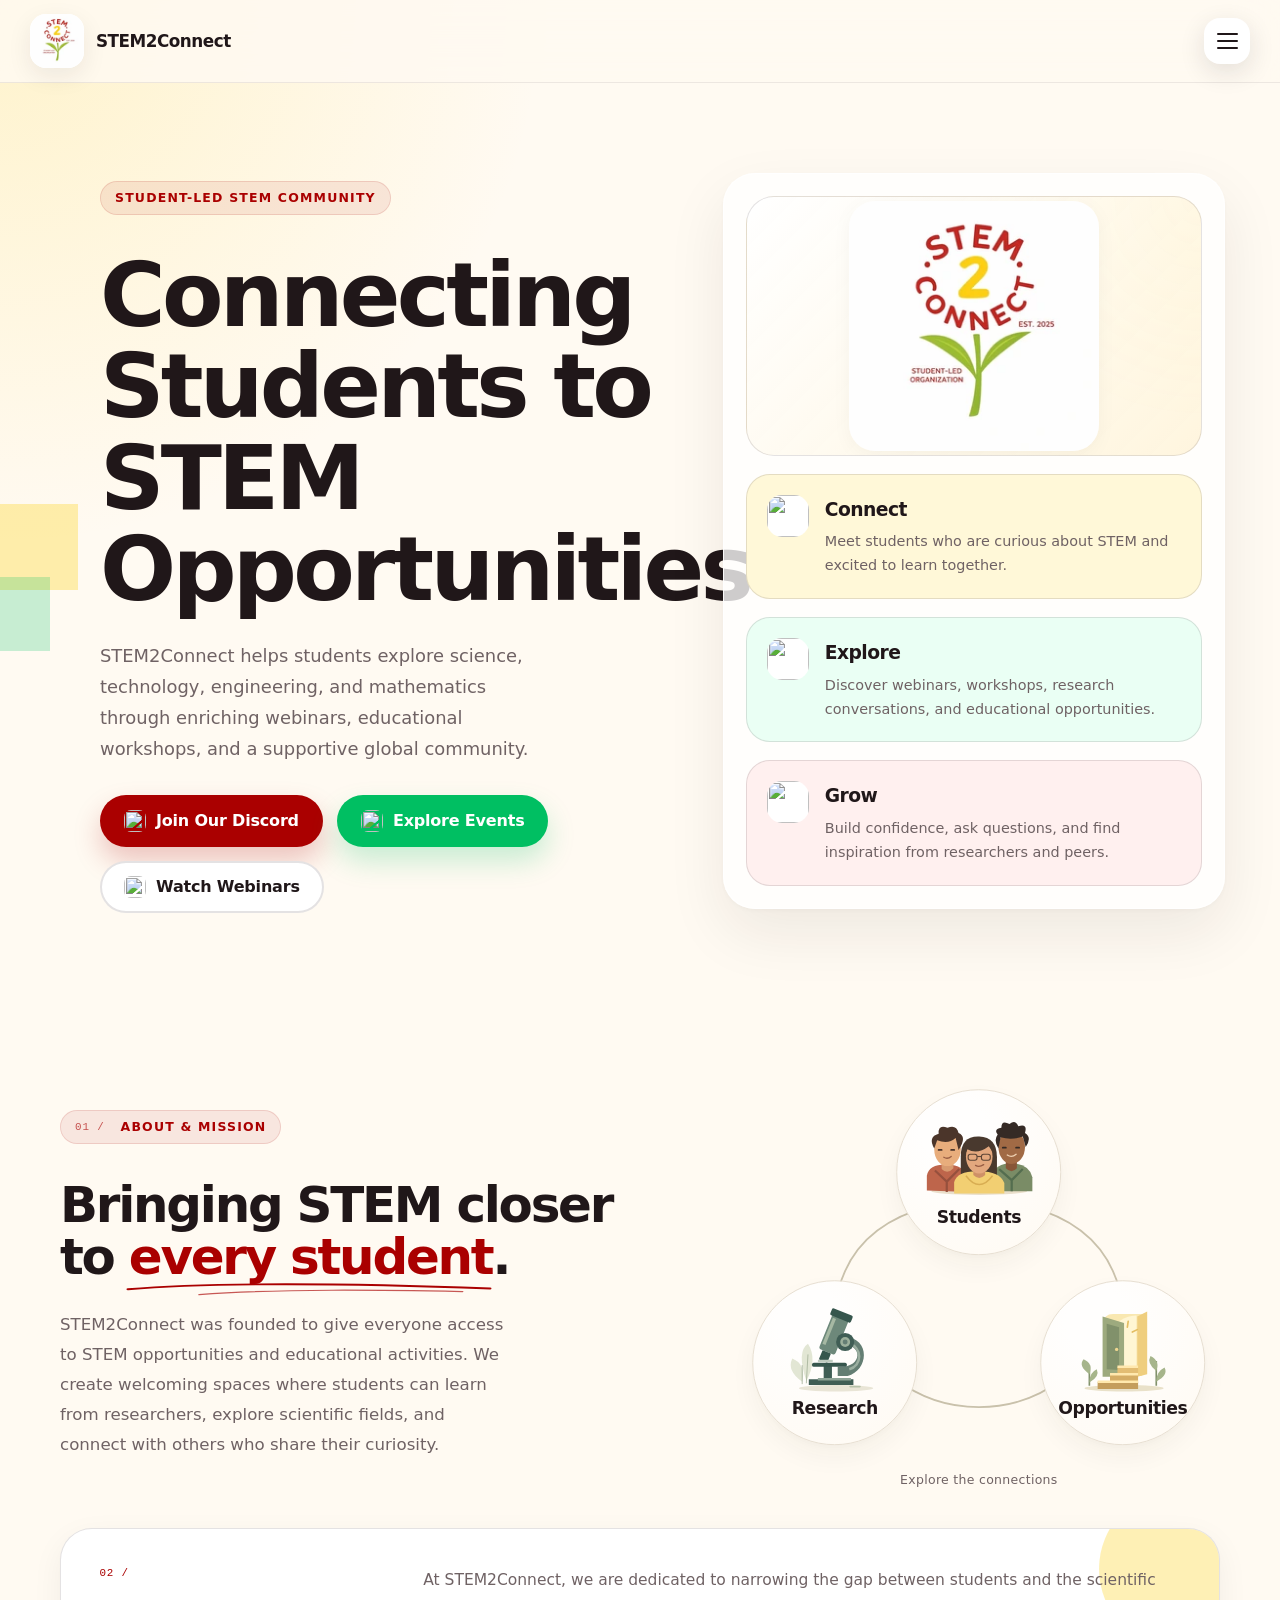
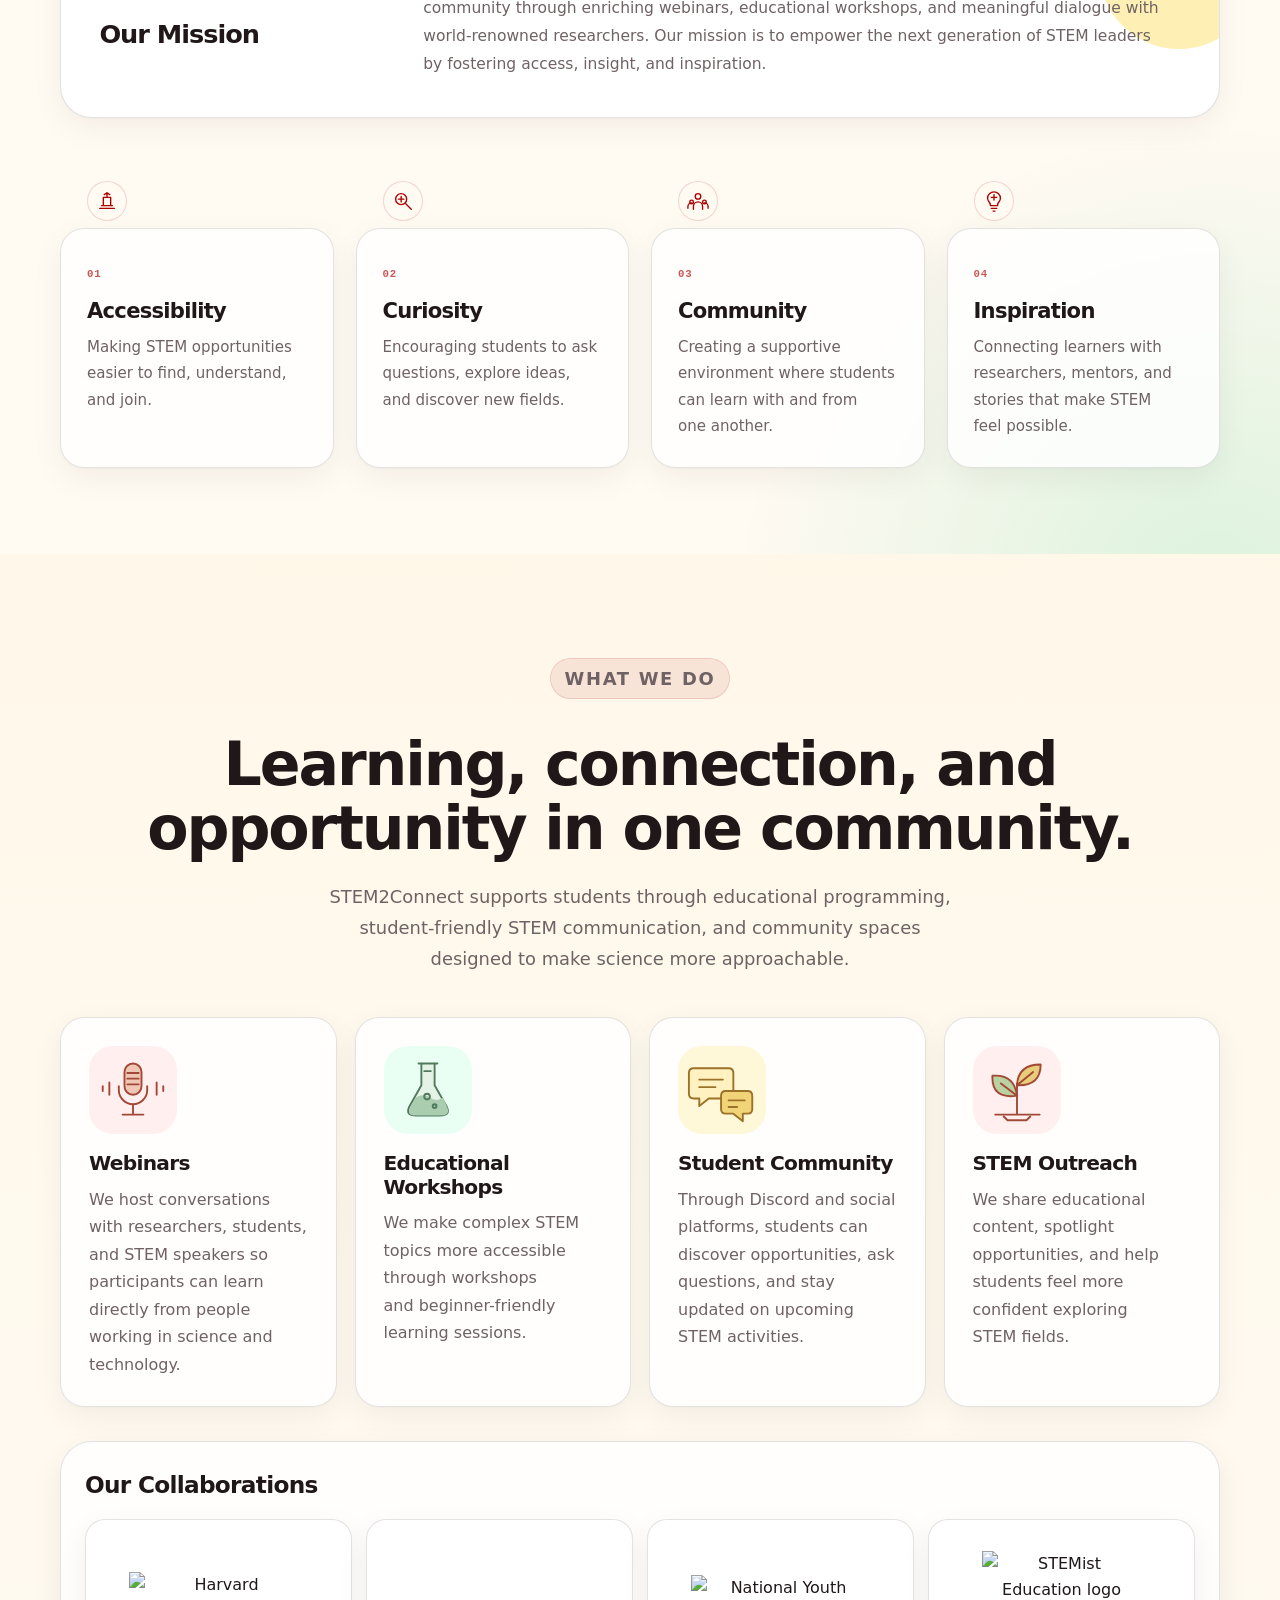
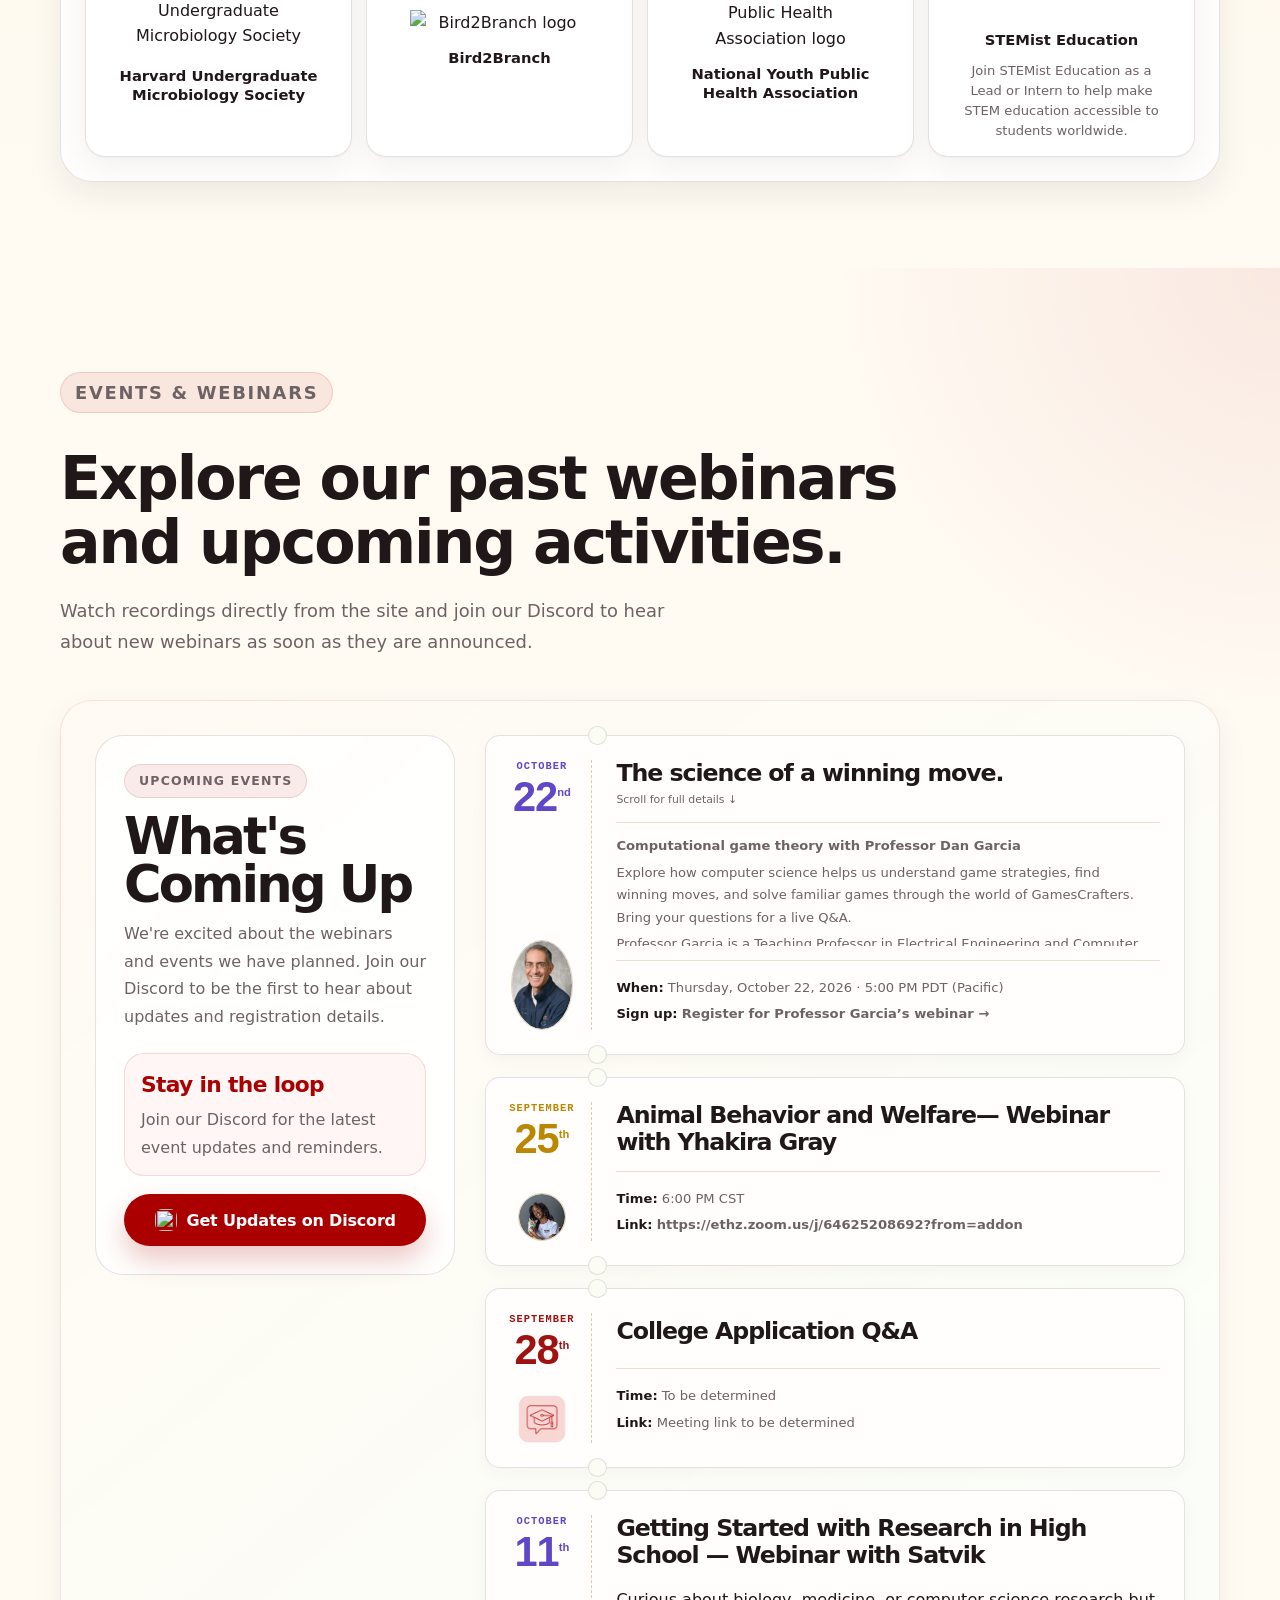
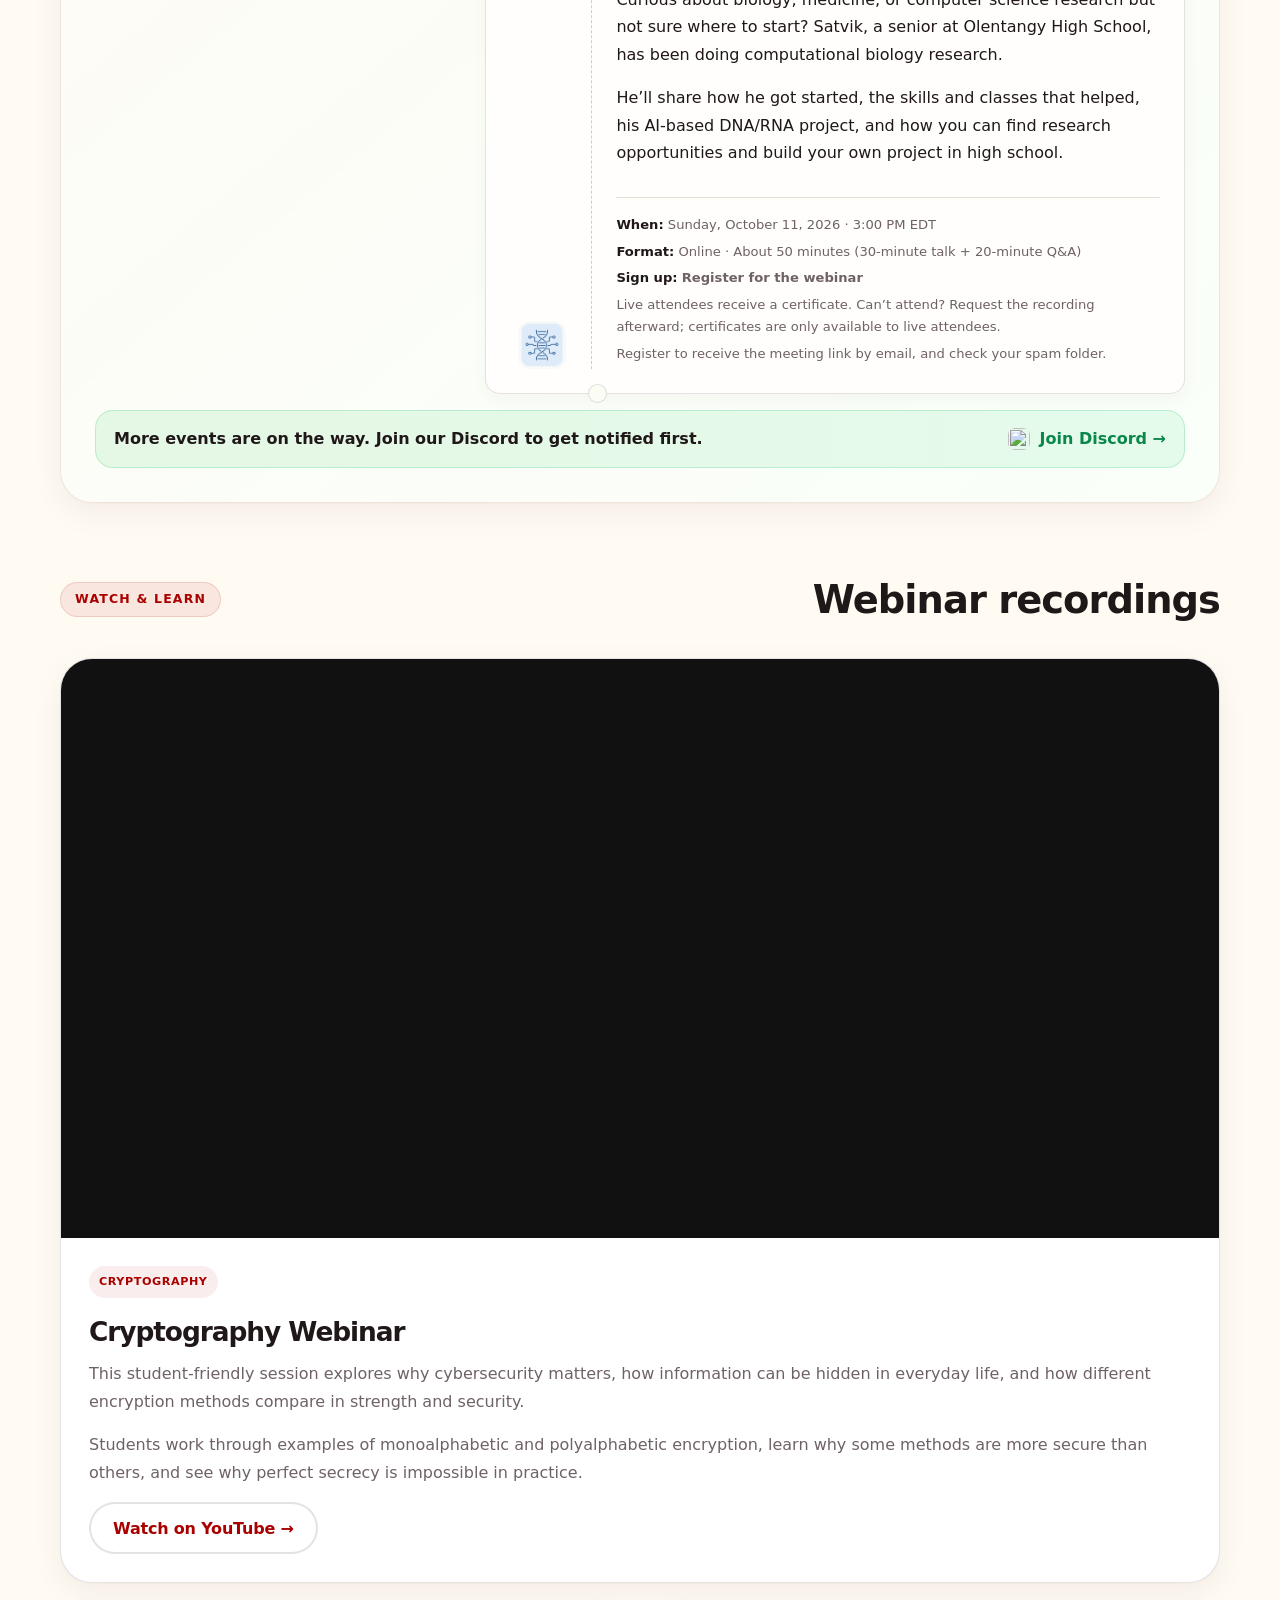
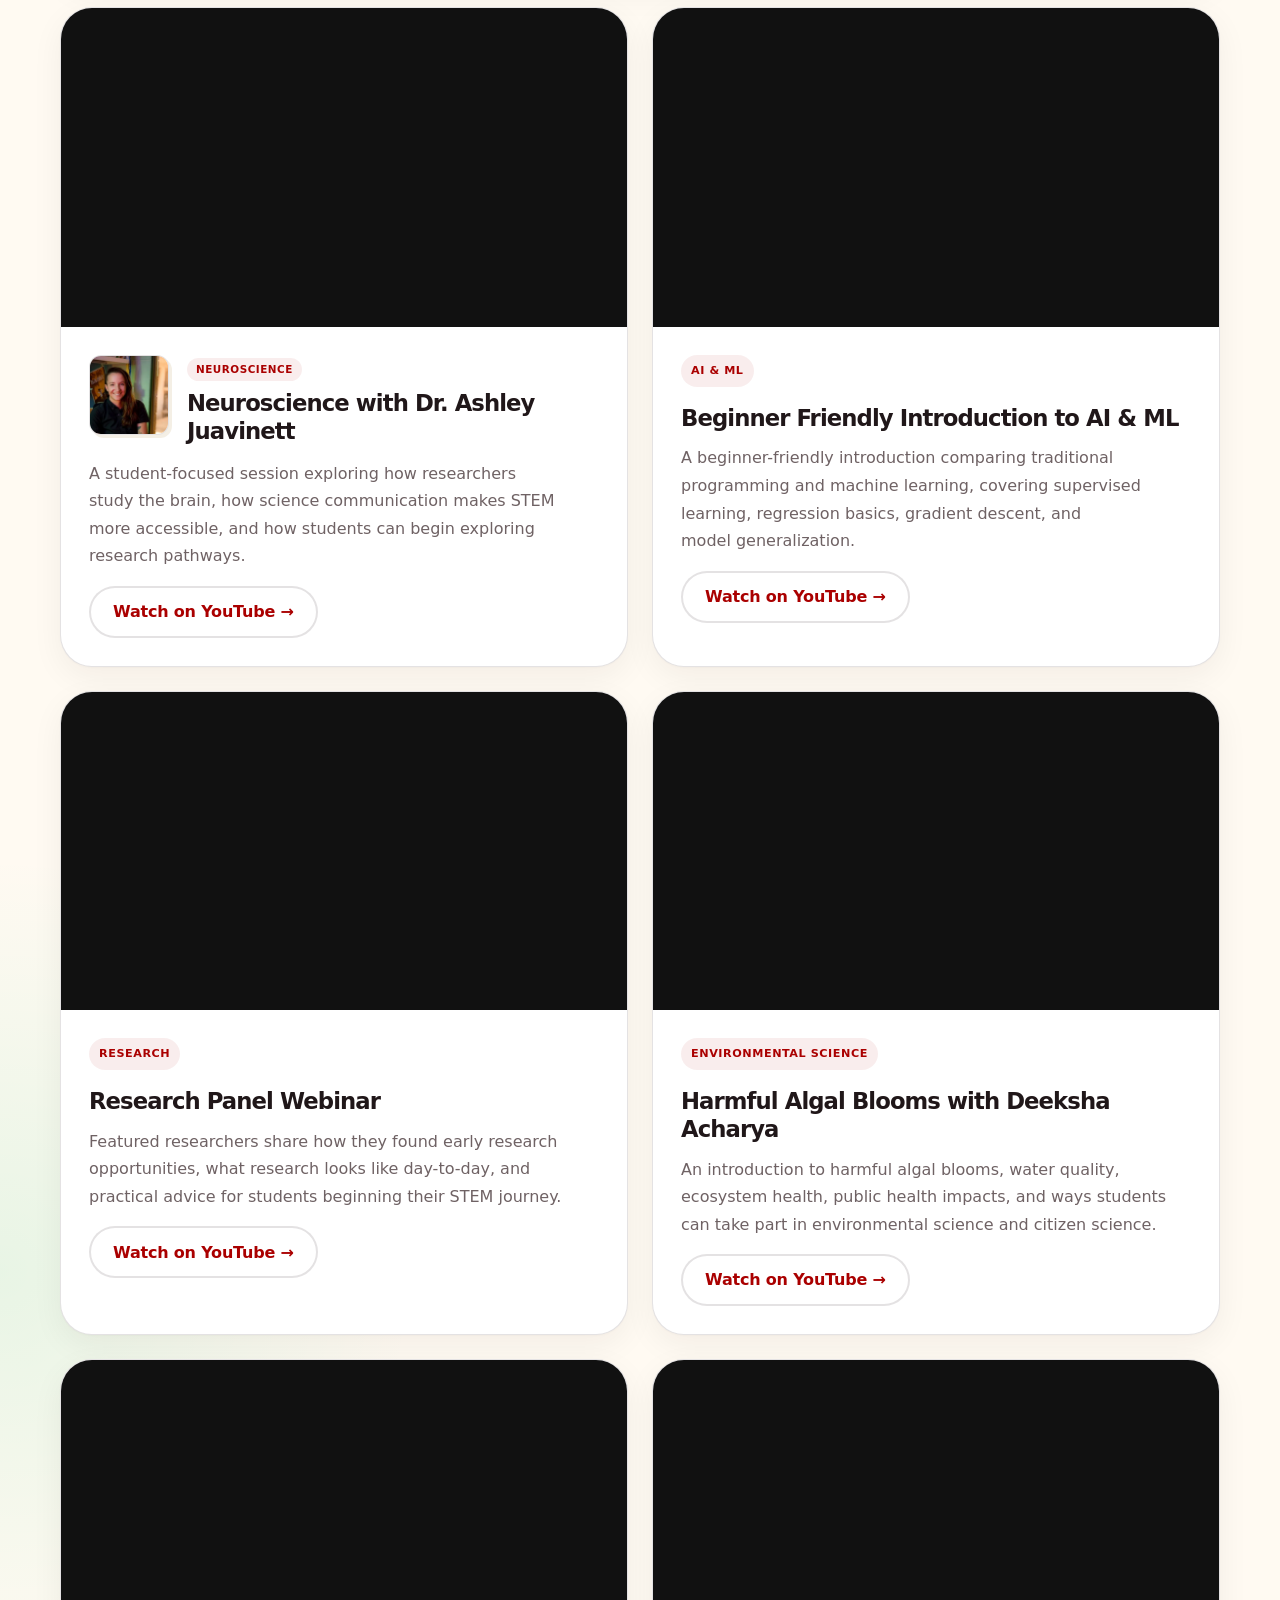
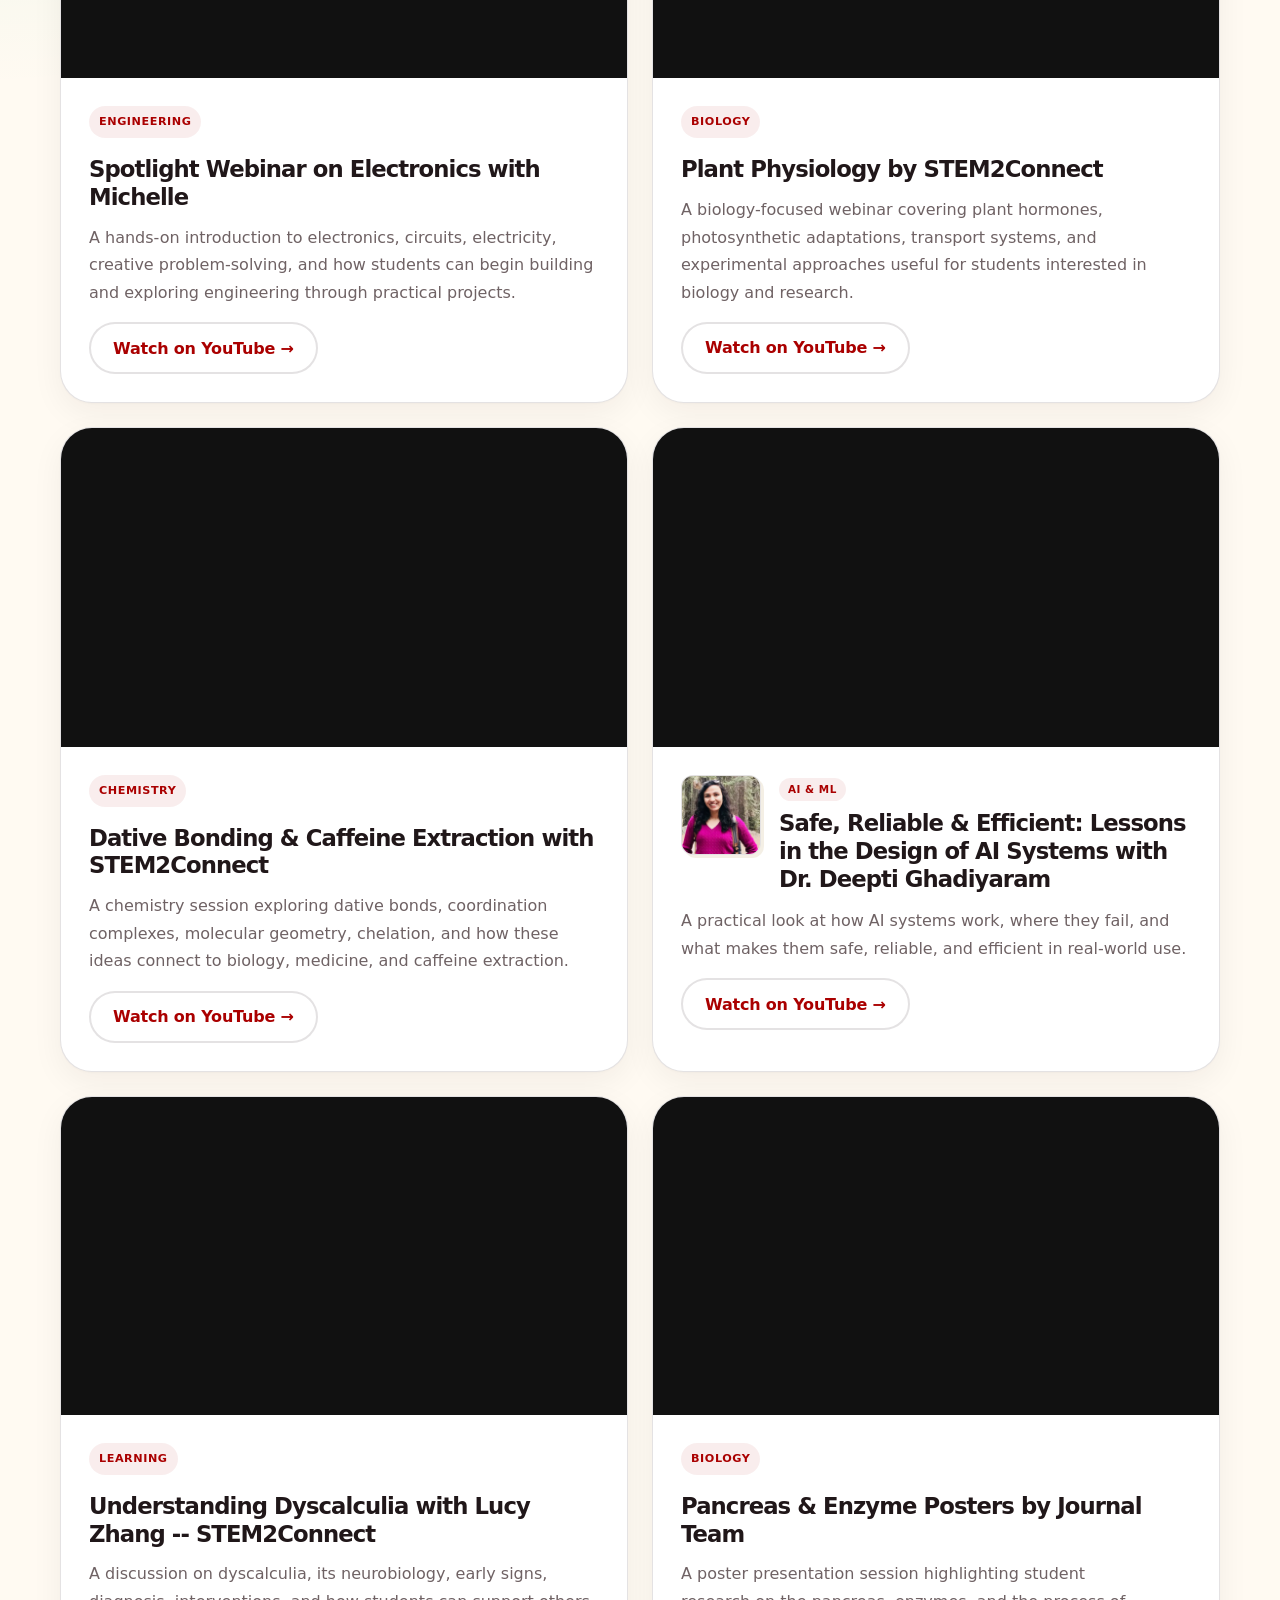
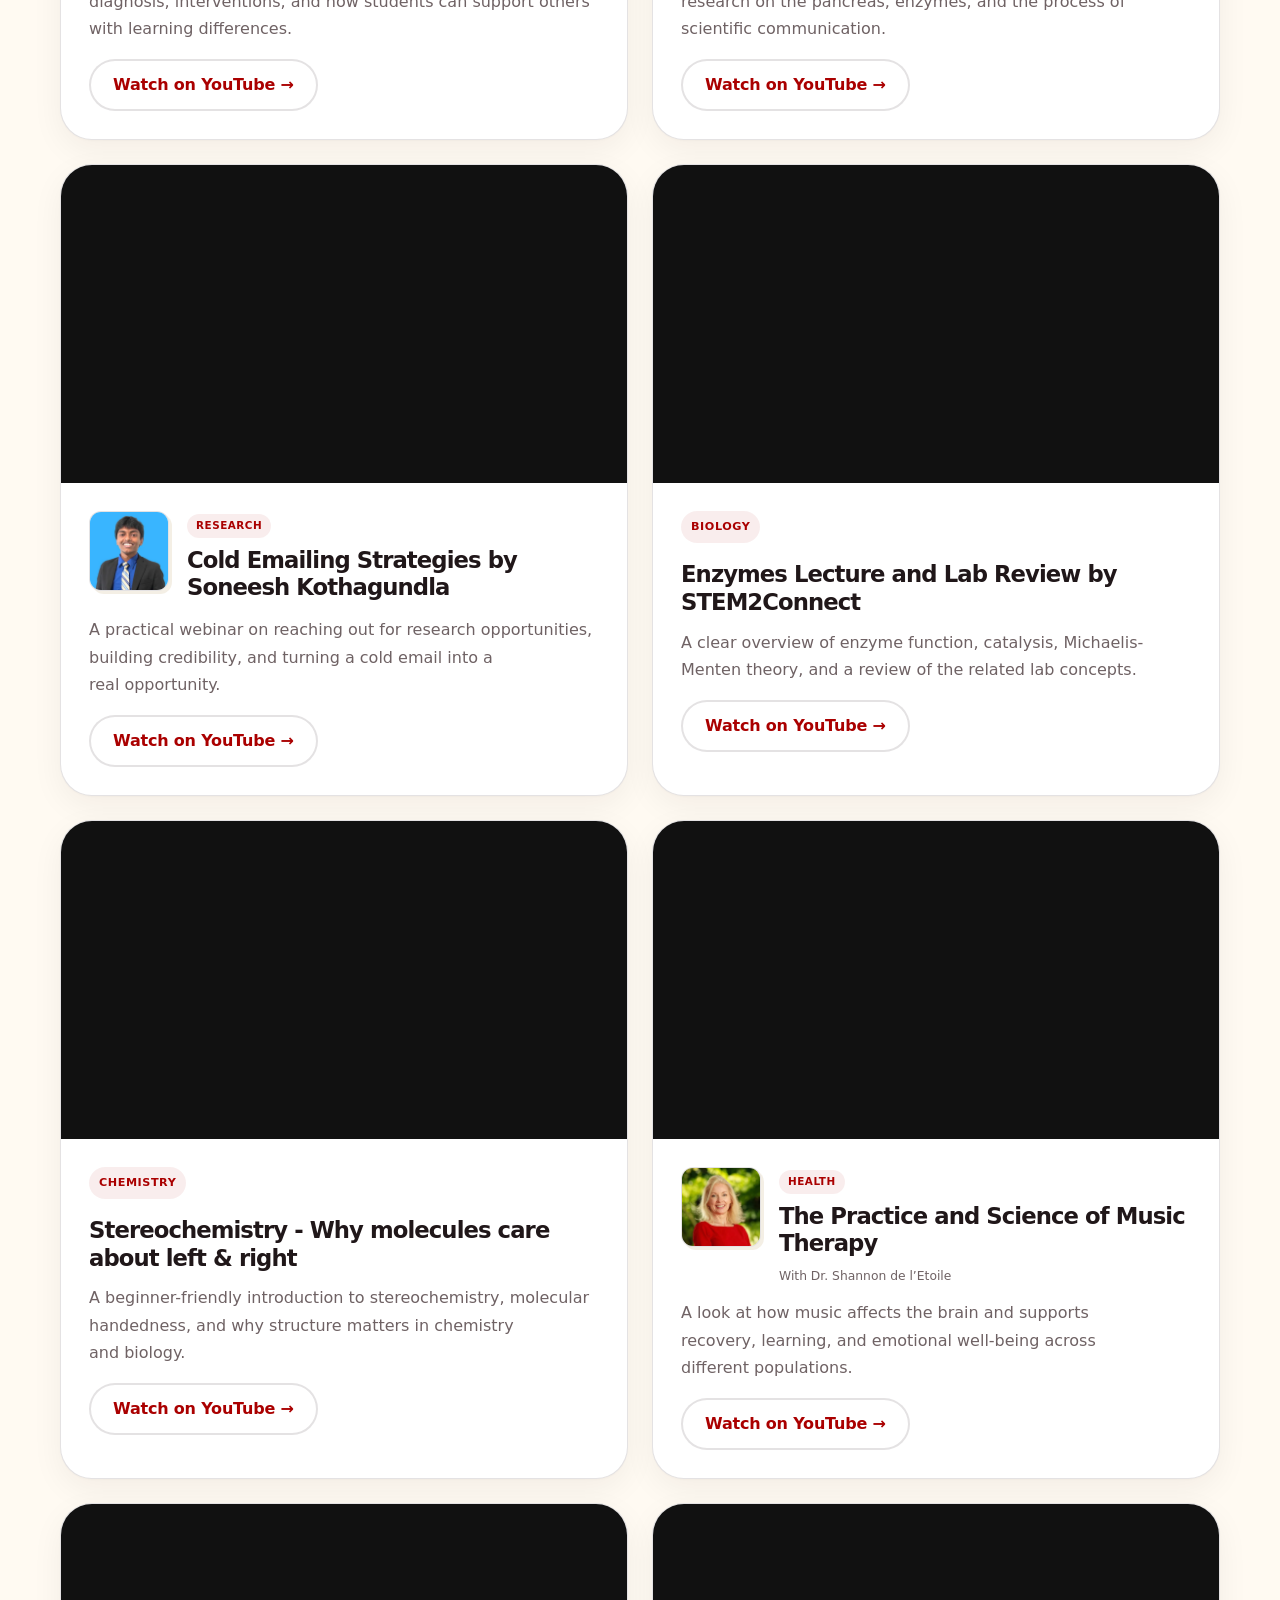
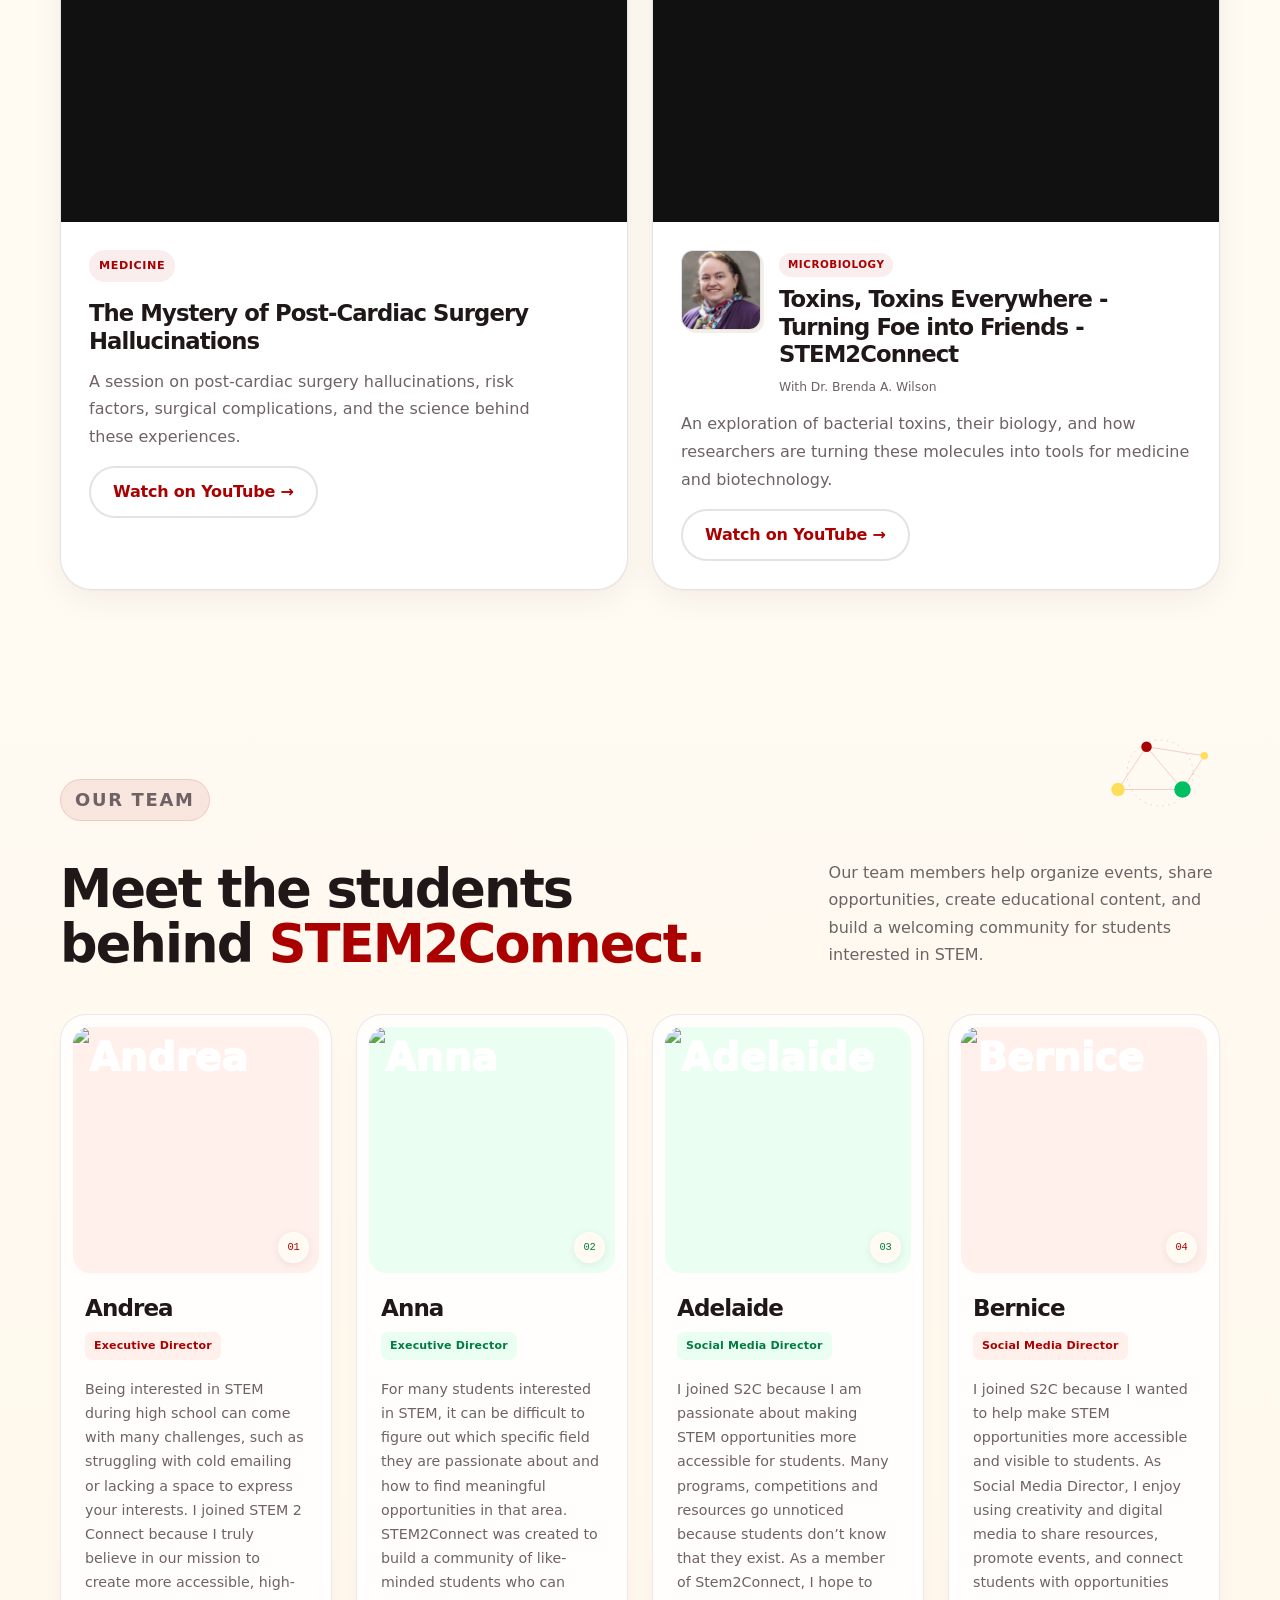
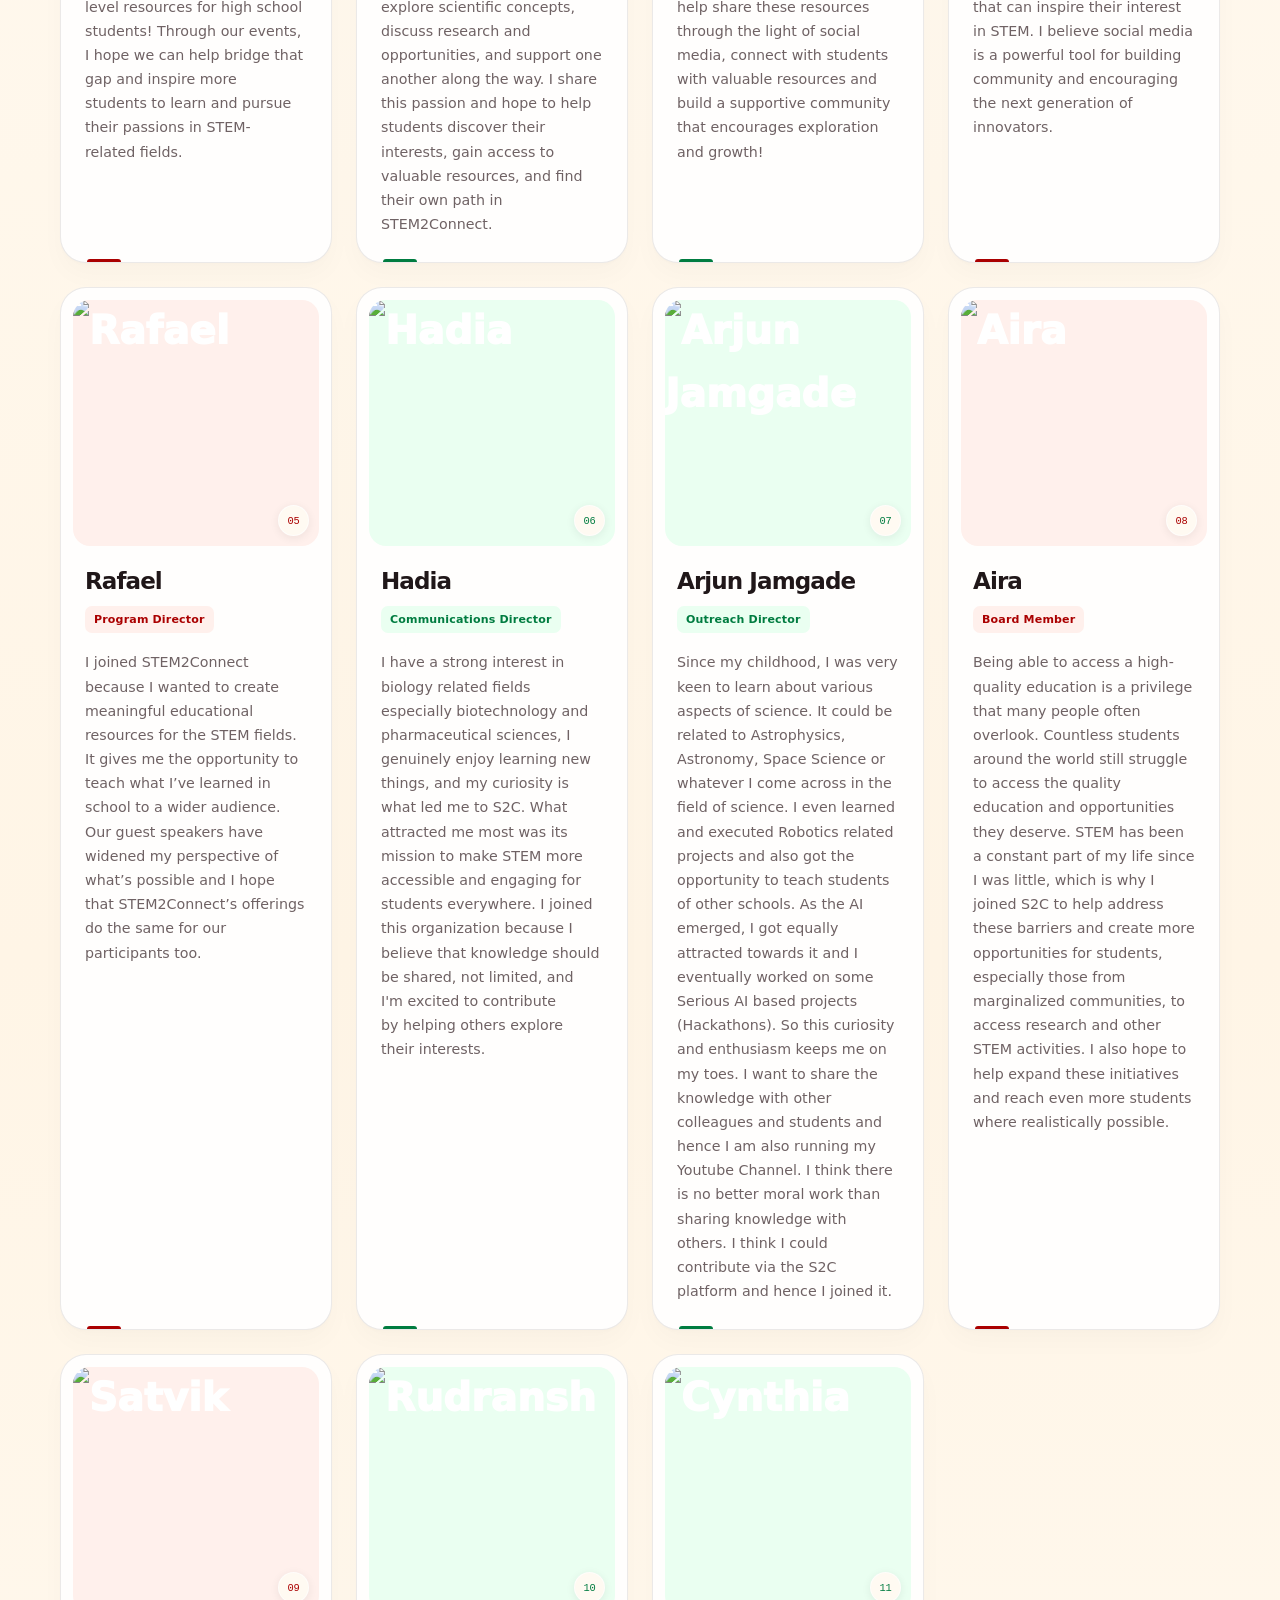
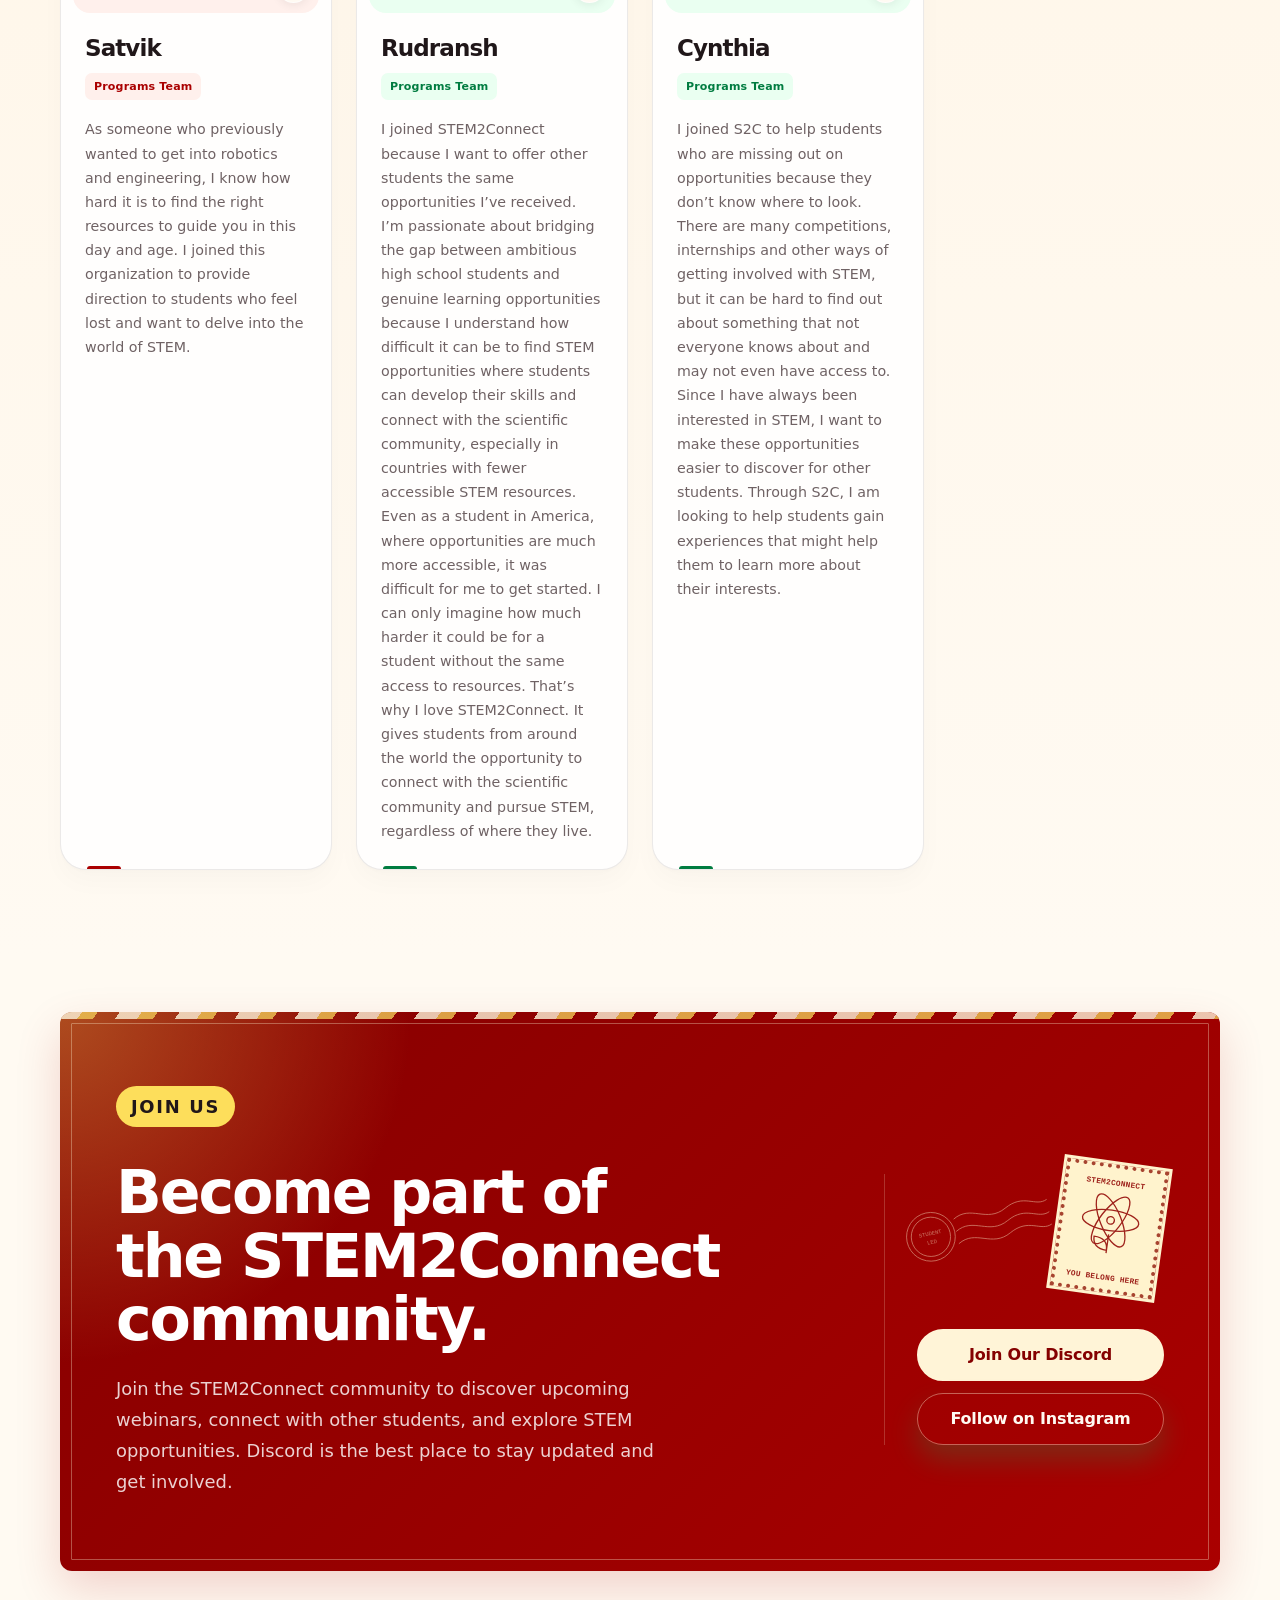
==== commit d6b3460c: "Add Professor Dan Garcia to upcoming webinars" ====
--- a/index.html
+++ b/index.html
@@ -22,7 +22,7 @@
 <link rel="stylesheet" href="styles.css" />
   <meta name="msvalidate.01" content="7263639F78FCB8A011506851DCF6D35F" />
   <!-- enhancement-styles:start -->
-  <style data-enhancement="styles">@font-face{font-family:Cabinet Grotesk;src:url(assets/fonts/cabinet-variable.woff2) format("woff2");font-weight:100 900;font-style:normal;font-display:swap}@font-face{font-family:General Sans;src:url(assets/fonts/general-variable.woff2) format("woff2");font-weight:200 700;font-style:normal;font-display:swap}@font-face{font-family:Space Grotesk;src:url(assets/fonts/space-variable.woff2) format("woff2");font-weight:300 700;font-style:normal;font-display:swap}@font-face{font-family:IBM Plex Mono;src:url(assets/fonts/mono-400.woff2) format("woff2");font-weight:400;font-style:normal;font-display:swap}@font-face{font-family:IBM Plex Mono;src:url(assets/fonts/mono-600.woff2) format("woff2");font-weight:500 700;font-style:normal;font-display:swap}:root{--motion-ease: cubic-bezier(.16, 1, .3, 1);--motion-accent: #aa0000;--motion-glow: 170, 0, 0;--type-gradient: linear-gradient(115deg, #aa0000 8%, #cb4820 45%, #8b1424 75%, #aa0000);--scroll-progress: 0}body{font-family:freight-sans-pro,General Sans,system-ui,sans-serif;-webkit-font-smoothing:antialiased;text-rendering:optimizeLegibility;font-kerning:normal}h1,h2,h3,h4,.brand,.social-card strong{font-family:gelica,Cabinet Grotesk,system-ui,sans-serif;font-weight:800}.hero h1,.section-heading h2,.two-column h2,.join-card h2,.contact-grid h2{letter-spacing:-.035em}.nav-links a,.button{font-weight:650}@media(min-width:781px)and (max-width:1100px){.nav-links a{font-size:.84rem}}.brand{font-weight:850}.eyebrow,.section-label,.tag,.team-role,.timeline-date{font-weight:650}.value-number,.timeline-date,.track-id{font-variant-numeric:tabular-nums}body.hackathon-page{--motion-accent: #d8ff37;--motion-glow: 76, 244, 220;--type-gradient: linear-gradient(110deg, #d8ff37 8%, #a9f68c 38%, #4cf4dc 66%, #d8ff37 95%)}.hackathon-page :is(h1,h2,h3,h4,.brand,footer a,.core span){font-family:roc-grotesk,Space Grotesk,system-ui,sans-serif;font-weight:600}.hackathon-page h1{font-size:clamp(3rem,6.5vw,7.8rem);letter-spacing:-.045em}.hackathon-page h2{letter-spacing:-.055em}.hackathon-page h3{letter-spacing:-.03em}.hackathon-page :is(nav,.signal,.section-kicker,.button,.node,.scroll-cue,.track-id,.panel-label,.ai-line,footer,.timeline>li>span,.principles b,.deliverable-grid article>span){font-family:input-mono,IBM Plex Mono,monospace}.hackathon-page .brand{font-weight:700}.hackathon-page .after{--type-gradient: linear-gradient(110deg, #070809, #294023, #070809)}.motion-word{display:inline-block;transform-origin:0 100%}h1 .motion-word,h2 .motion-word,h3 .motion-word,h4 .motion-word{font:inherit;letter-spacing:inherit;color:inherit}.ink-gradient{color:var(--motion-accent);background:var(--type-gradient);background-size:220% 100%;background-position:var(--ink-position, 0%) 50%;-webkit-background-clip:text;background-clip:text;-webkit-text-fill-color:transparent}::selection{background:#fdde5b;color:#201719}.hackathon-page ::selection{background:#d8ff37;color:#070809}.reveal,.reveal.visible{opacity:1;transform:none;transition:none}.motion-pending{opacity:0}.motion-pending:focus-within{opacity:1}.motion-surface{position:relative;isolation:isolate;transform-style:flat;transition:box-shadow .45s var(--motion-ease),border-color .35s ease,transform .65s var(--motion-ease)}.motion-surface:after{content:"";position:absolute;inset:0;z-index:2;border-radius:inherit;pointer-events:none;opacity:0;background:radial-gradient(460px circle at var(--pointer-x, 50%) var(--pointer-y, 50%),rgba(var(--motion-glow),.07),transparent 65%);box-shadow:inset 0 0 0 1px rgba(var(--motion-glow),.24);transition:opacity .45s ease}.motion-surface:is(:hover,:focus-within):after{opacity:1}.motion-surface img{transition:transform .75s var(--motion-ease),filter .6s ease}.motion-surface:hover :is(.team-avatar,.collab-logo,.highlight-icon-img,.activity-icon){transform:rotate(-5deg) scale(1.06)}.button,.nav-cta,.nav-toggle{position:relative;isolation:isolate;transition:transform .5s var(--motion-ease),box-shadow .4s ease,background .3s ease,color .3s ease}.button:after,.nav-cta:after{content:"";position:absolute;inset:0;border-radius:inherit;pointer-events:none;background:linear-gradient(110deg,transparent 20%,rgba(255,255,255,.28) 47%,transparent 72%);background-size:260% 100%;background-position:120% 0;opacity:0;transition:background-position .8s var(--motion-ease),opacity .25s}.button:is(:hover,:focus-visible):after,.nav-cta:is(:hover,:focus-visible):after{background-position:-30% 0;opacity:1}.button:active,.nav-cta:active{scale:.97}.keyboard button{transition:scale .18s var(--motion-ease),background .2s,color .2s}.keyboard button:active{scale:.9}a:not(.button):not(.brand):not(.motion-surface){text-decoration-color:transparent;text-underline-offset:.25em;transition:color .25s,text-decoration-color .25s,background .25s}a:not(.button):not(.brand):not(.motion-surface):hover{text-decoration-color:currentColor}:is(a,button):focus-visible,.nav-links a:focus-visible,.button:focus-visible{outline:2px solid var(--motion-accent);outline-offset:5px}.site-header:after{content:"";position:absolute;inset:auto 0 0;height:2px;background:linear-gradient(90deg,#a00,#fdde5b,#00bf62);transform-origin:left;transform:scaleX(var(--scroll-progress));pointer-events:none}.hackathon-page .site-header:after{background:var(--type-gradient)}.hero-bg-shape,.grid-field,.apply-grid{translate:0 var(--layer-y, 0px);rotate:var(--layer-rotate, 0deg)}.hero-card,.hero-logo,.hero-content,.hero-copy,.machine{translate:var(--depth-x, 0px) var(--depth-y, 0px)}.hero-logo{rotate:var(--logo-angle, 0deg)}.hero-signal-canvas,.orbital-canvas,.meteor-canvas{position:absolute;inset:0;width:100%;height:100%;pointer-events:none}.hero-signal-canvas{z-index:0;opacity:.7}.meteor-canvas{z-index:3}.hackathon-page .hero{isolation:isolate}.hackathon-page .grid-field{background-position:var(--grid-x, 0px) var(--grid-y, 0px);opacity:.42}.grid-field:after,.apply-grid:after{content:"";position:absolute;inset:0;background:radial-gradient(300px circle at var(--field-x, 65%) var(--field-y, 40%),rgba(76,244,220,.17),transparent 80%)}.machine{perspective:900px}.machine .orbit-one{transform:rotateX(62deg) rotate(var(--orbit-angle, -28deg))}.machine .orbit-two{transform:rotateY(58deg) rotate(var(--orbit-angle, 52deg))}.machine .core{rotate:var(--core-angle, 0deg);transition:box-shadow .4s}.machine .core span{rotate:calc(-1 * var(--core-angle, 0deg))}.machine .node{translate:var(--node-x, 0px) var(--node-y, 0px);z-index:2}.machine.has-webgl{border-color:transparent}.machine.has-webgl .orbit{opacity:.12}.machine.has-webgl .core{background:#070809bf;border-color:#d8ff3759}.orbital-canvas{z-index:0}.machine .core{z-index:1}.signal span{animation:signal-pulse 3.6s ease-in-out infinite}.scroll-cue span{display:inline-block;animation:scroll-nudge 2.8s ease-in-out infinite}.intro-skip{position:absolute;right:20px;top:16px;z-index:4;padding:7px 12px;border:1px solid #4cf4dc;background:#070809;color:#f3f6ee;font:11px input-mono,IBM Plex Mono,monospace;cursor:pointer}@media(prefers-reduced-motion:no-preference){.stack-enabled>.stack-card{position:sticky;top:calc(var(--header-height, 76px) + 18px + var(--stack-index, 0) * 12px);z-index:calc(5 + var(--stack-index, 0));transform-origin:center top}.hackathon-page .timeline.stack-enabled>li{background:var(--panel);box-shadow:0 -1px 0 var(--line),0 -15px 24px -24px #000}.stack-enabled:focus-within>.stack-card{position:relative;top:auto;transform:none!important}}.timeline>li>span{transition:color .3s,text-shadow .3s}.timeline>li.is-current>span{color:var(--acid);text-shadow:0 0 18px #d8ff3766}.track-grid article{overflow:hidden}.track-motif{position:absolute;right:12px;top:16px;width:86px;height:86px;color:var(--cyan);opacity:.16;pointer-events:none;transition:opacity .4s,transform .8s var(--motion-ease)}.track-motif path,.track-motif circle,.track-motif ellipse{fill:none;stroke:currentColor;stroke-width:1;stroke-dasharray:180;stroke-dashoffset:var(--motif-offset, 70);transition:stroke-dashoffset 1.2s var(--motion-ease)}.track-grid article:is(:hover,:focus-within) .track-motif{opacity:.8;transform:rotate(-10deg);--motif-offset: 0}@keyframes signal-pulse{50%{box-shadow:0 0 22px var(--acid);opacity:.45}}@keyframes scroll-nudge{0%,to{transform:translateY(0)}50%{transform:translateY(5px)}}@media(hover:none),(pointer:coarse){.motion-surface{transform:none!important}}@media(max-width:780px){.site-header{backdrop-filter:none}.nav-links{visibility:hidden;transition:transform .5s var(--motion-ease),visibility .5s}.nav-links.active{visibility:visible}}@media(max-width:640px){body:not(.hackathon-page) .hero h1{font-size:clamp(2.5rem,10.5vw,3.4rem)}}@media(prefers-reduced-motion:reduce){html{scroll-behavior:auto}*,*:before,*:after{animation:none!important;transition:none!important}.motion-pending{opacity:1!important}.motion-word,.motion-surface{transform:none!important}.hero-bg-shape,.grid-field,.apply-grid,.hero-card,.hero-logo,.hero-content,.hero-copy,.machine,.machine .node{translate:none;rotate:none}.hero-signal-canvas,.orbital-canvas,.meteor-canvas,.intro-skip{display:none}.machine.has-webgl .orbit{opacity:1}.machine.has-webgl{border-color:#34413d}}@media print{.motion-pending{opacity:1!important}.hero-signal-canvas,.orbital-canvas,.meteor-canvas,.intro-skip{display:none}.stack-enabled>.stack-card{position:static;transform:none!important}}:root{--shadow-soft: 0 1px 2px rgba(32,23,25,.025), 0 10px 32px rgba(32,23,25,.055);--shadow: 0 2px 4px rgba(32,23,25,.025), 0 24px 60px rgba(32,23,25,.08)}body{font-weight:425}main p{line-height:1.72}main :is(h1,h2){text-wrap:balance}main :is(h3,h4){font-weight:700;letter-spacing:-.025em}main p{text-wrap:pretty}.hero h1{line-height:1.02;letter-spacing:-.042em;margin-block:22px 26px}.hero-subtitle{max-width:40ch}.section{padding-block:clamp(64px,6.7vw,94px)}.section-heading{margin-bottom:42px}.section-heading h2,.two-column h2,.contact-grid h2,.join-card h2{line-height:1.06;margin-block:16px 22px;letter-spacing:-.035em}.section-heading p:not(.section-label){max-width:56ch}.section-label,.eyebrow{line-height:1.3;letter-spacing:.095em}.hero-actions{margin-top:30px}.value-card,.activity-card,.team-card,.resource-card,.social-card,.collab-link,.poster-card,.testimonial-card{box-shadow:var(--shadow-soft)}.value-card,.activity-card,.team-card{padding:28px}.value-card h3,.activity-card h3,.team-card h3{margin-block:16px 10px;line-height:1.18}.value-card>span{font:550 .75rem input-mono,IBM Plex Mono,monospace;letter-spacing:.08em}.team-role{font-weight:600;font-size:.82rem;letter-spacing:.015em}.team-card p:not(.team-role),.resource-card p{font-size:.94rem}.highlight-card{padding:20px;gap:16px}.highlight-card h3{font-weight:750;margin-bottom:6px}.highlight-card p{font-size:.9rem;line-height:1.65}.hero-card{gap:18px;box-shadow:var(--shadow)}.hero-logo-wrap{position:relative;isolation:isolate;overflow:hidden}.hero-logo{position:relative;z-index:1;box-shadow:0 4px 20px #2017190a}.molecular-canvas{position:absolute;inset:0;width:100%;height:100%;pointer-events:none;z-index:0}.resource-card{padding:26px;gap:16px}.resource-card h3,.poster-card h3{line-height:1.25}.webinar-content{padding:28px}.webinar-content h3{line-height:1.22;margin-block:18px 12px}.mission-card{padding:36px}.join-section{padding-block:56px}.join-card{--type-gradient: linear-gradient(110deg, #fffaf2 8%, #fdde5b 48%, #fff4da 92%);--motion-glow: 253, 222, 91;border-radius:32px;box-shadow:0 18px 46px #aa000029}.join-card .ink-gradient{color:#fdde5b}.join-card .button-primary{border-color:#fffaf2a6;box-shadow:none}.join-card .button-primary:hover{border-color:#fdde5b;box-shadow:0 0 0 4px #fdde5b14}.testimonials-section{padding-top:44px}.button{letter-spacing:-.012em}.button img,.button [aria-hidden=true],.text-link [aria-hidden=true]{transition:transform .5s var(--motion-ease)}.button:hover [aria-hidden=true],.text-link:hover [aria-hidden=true]{transform:translate(3px)}.button:hover img{transform:rotate(-8deg)}.nav-links a[aria-current]{color:var(--primary);background:#aa000012}.text-link{text-decoration:none;background:linear-gradient(currentColor,currentColor) left bottom / 0 1px no-repeat}.text-link:hover{background-size:100% 1px}.motion-surface{transition:transform .7s var(--motion-ease),box-shadow .45s ease,border-color .4s ease}.motion-surface:after{background:radial-gradient(480px circle at var(--pointer-x,50%) var(--pointer-y,50%),rgba(var(--motion-glow),.045),transparent 72%)}.motion-surface:is(:hover,:focus-within,.touch-active):after{opacity:1}.motion-surface:is(:hover,:focus-within,.touch-active){border-color:rgba(var(--motion-glow),.2)}.motion-surface:focus-within{transform:none!important}.has-stem-icon{position:relative;color:transparent}.has-stem-icon>img{opacity:0}.stem-icon{position:absolute;inset:16%;width:68%;height:68%;color:var(--primary);overflow:visible}.green-bg .stem-icon,.green .stem-icon{color:#008e4a}.yellow-bg .stem-icon,.yellow .stem-icon{color:#a67c00}.stem-icon :is(path,circle,ellipse,rect,line,polyline){fill:none;stroke:currentColor;stroke-width:1.6;stroke-linecap:round;stroke-linejoin:round}.stem-icon .icon-solid{fill:currentColor;stroke:none}.stem-icon .icon-orbit{transform-origin:center}.motion-surface:is(:hover,:focus-within,.touch-active) .stem-icon .icon-orbit{animation:icon-orbit 3.2s linear infinite}.motion-surface:is(:hover,:focus-within,.touch-active) .stem-icon .icon-draw{animation:icon-draw 1.1s var(--motion-ease) both}.motion-surface:is(:hover,:focus-within,.touch-active) .stem-icon .icon-lift{animation:icon-lift 1.8s ease-in-out infinite}.track-motif{opacity:.27}.track-grid article:is(:hover,:focus-within,.touch-active) .track-motif{opacity:.85;transform:rotate(-8deg);--motif-offset: 0}.hackathon-page main p{line-height:1.7}.hackathon-page .hero{padding-top:clamp(64px,10vh,110px)}.hackathon-page .hero h1{margin:0;line-height:1.04;letter-spacing:-.045em}.hackathon-page h2{line-height:1.09;letter-spacing:-.045em}.hackathon-page h3{font-weight:550;letter-spacing:-.025em}.hackathon-page .hero-lede{margin-block:28px 16px;max-width:44ch}.hackathon-page .hero-actions{margin-top:30px}.hackathon-page .section{padding-block:clamp(76px,7.3vw,104px)}.hackathon-page nav a[aria-current]{color:var(--acid);text-shadow:0 0 15px rgba(216,255,55,.22)}.hackathon-page .principles,.hackathon-page .deliverable-grid{margin-top:64px}.hackathon-page .principles h3,.hackathon-page .deliverable-grid h3{margin-top:34px;margin-bottom:14px}.hackathon-page .track-grid h3{margin-top:66px;margin-bottom:14px;line-height:1.2}.hackathon-page :is(.principles p,.deliverable-grid p,.track-grid p,.timeline p,.mentor-panel li){font-size:.86rem}.hackathon-page .timeline li{padding-block:28px}.hackathon-page .mentor-panel{padding:36px;box-shadow:inset 0 1px #4cf4dc1f,0 14px 40px #0000001f}.hackathon-page .mentor-panel li{padding-block:14px}.hackathon-page .apply{padding-block:clamp(84px,9vw,120px)}.hackathon-page .machine.has-webgl .core{background:none;border-color:transparent;box-shadow:none}.hackathon-page .machine.has-webgl .orbit{opacity:0}.hackathon-page .machine.has-webgl .core span{text-shadow:0 0 20px rgba(216,255,55,.25)}.hackathon-page .machine,.hero-logo-wrap{touch-action:pan-y}.hackathon-page .hero[data-intro=impact] .grid-field{animation:grid-impact 1.3s ease-out both}.hackathon-page .hero[data-intro=impact] .hero-copy .ink-gradient{animation:type-energize 1.2s ease-out}.hackathon-page .hero[data-intro=flight] .core{opacity:.15}.hackathon-page .hero[data-intro=impact] .core{animation:core-appear .65s var(--motion-ease) both}.stack-enabled>.stack-card{scale:var(--stack-scale, 1);filter:brightness(var(--stack-light, 1))}.stack-enabled:focus-within>.stack-card{scale:1;filter:none}.hackathon-page .timeline.stack-enabled>li{box-shadow:0 -1px 0 var(--line),0 -16px 30px -27px #000}.upcoming-timeline.stack-enabled>.stack-card{box-shadow:0 -1px #20171912,0 -14px 25px -22px #20171940}@keyframes icon-orbit{to{transform:rotate(360deg)}}@keyframes icon-draw{0%{stroke-dasharray:80;stroke-dashoffset:80}to{stroke-dasharray:80;stroke-dashoffset:0}}@keyframes icon-lift{50%{transform:translateY(-2px)}}@keyframes grid-impact{0%{opacity:.9;filter:brightness(2)}to{opacity:.42;filter:brightness(1)}}@keyframes type-energize{0%{filter:brightness(1.5)}to{filter:brightness(1)}}@keyframes core-appear{0%{opacity:.15;scale:.86}to{opacity:1;scale:1}}@media(max-width:800px){.hackathon-page .principles,.hackathon-page .deliverable-grid{margin-top:40px}.hackathon-page .principles h3,.hackathon-page .deliverable-grid h3{margin-top:22px}.hackathon-page .section{padding-block:68px}}@media(max-width:640px){.hero-content{padding-inline:16px}.hero h1{margin-block:20px 22px;font-size:clamp(2.35rem,10vw,3.4rem)}.hero-subtitle{font-size:1.04rem}.section{padding-block:60px}.section-heading{margin-bottom:30px}.hero-card{padding:20px;gap:16px}.highlight-card{padding:18px;gap:14px}.value-card,.activity-card,.team-card,.resource-card{padding:24px}.mission-card,.webinar-content{padding:26px}.join-card{padding:28px}.join-card h2{font-size:clamp(2rem,8.6vw,3.4rem)}.hackathon-page .mentor-panel{padding:26px}.hackathon-page .timeline li{padding-block:24px}.hackathon-page .hero h1{font-size:clamp(2.5rem,10.5vw,3.6rem)}.hackathon-page .hero{padding-top:60px}}@media(max-width:780px){.nav-links a{transition:background .25s,color .25s,transform .5s var(--motion-ease),opacity .4s}.nav-links:not(.active) a{opacity:0;transform:translate(16px)}.nav-links.active a{opacity:1;transform:none;transition-delay:calc(var(--nav-index,0) * 18ms)}}@media(prefers-reduced-motion:reduce){.molecular-canvas{display:none}.stack-enabled>.stack-card{scale:1;filter:none}.stem-icon *{animation:none!important}.hero[data-intro] .core{opacity:1}}@media print{.molecular-canvas{display:none}}.team-section{position:relative;background:linear-gradient(180deg,#fffaf2,#fff5e6 54%,#fffaf2);scroll-margin-top:92px}.team-section .team-heading{position:relative;display:grid;grid-template-columns:minmax(0,1.8fr) minmax(0,1fr);column-gap:clamp(24px,5vw,72px);align-items:end;text-align:left;margin-bottom:42px}.team-heading .section-label{grid-column:1 / -1;justify-self:start}.team-heading h2{font-size:clamp(2.25rem,4.1vw,3.6rem);line-height:1.06;margin:22px 0 0;max-width:19ch;text-wrap:initial}.team-heading-accent{color:var(--primary)}.team-heading>p:not(.section-label){margin:0 0 4px;font-size:1rem;line-height:1.7}.team-constellation{position:absolute;right:0;top:-34px;width:120px;height:90px;color:#aa00003b;pointer-events:none}.team-section .team-grid{grid-template-columns:repeat(4,minmax(0,1fr));gap:24px;align-items:stretch}.team-section .team-card{--team-accent: #aa0000;--team-tint: #fff0ec;display:flex;flex-direction:column;position:relative;padding:12px 12px 26px;border-radius:26px;border:1px solid rgba(32,23,25,.09);background:#fffefd;box-shadow:0 2px 3px #20171903,0 12px 26px #20171906;min-width:0;transition:transform .5s var(--motion-ease),box-shadow .4s ease,border-color .4s ease}.team-section .team-card:nth-child(4n+2),.team-section .team-card:nth-child(4n+3){--team-accent: #007c40;--team-tint: #eafff1}.team-section .team-card:before{content:"";position:absolute;left:26px;bottom:0;width:34px;height:3px;border-radius:3px 3px 0 0;background:var(--team-accent);transform-origin:left;transition:transform .5s var(--motion-ease)}.team-portrait{position:relative;aspect-ratio:1 / 1;border-radius:17px;overflow:hidden;isolation:isolate;background:var(--team-tint)}.team-section .team-avatar{display:block;width:100%;height:100%;object-fit:cover;object-position:var(--portrait-position, 50% 38%);border-radius:0;box-shadow:none;transition:transform .65s var(--motion-ease)}.team-avatar[alt=Bernice]{--portrait-position: 50% 25%}.team-avatar[alt=Hadia]{--portrait-position: 50% 35%}.team-avatar[alt="Arjun Jamgade"]{--portrait-position: 50% 45%}.team-number{position:absolute;right:10px;bottom:10px;display:grid;place-items:center;width:31px;height:31px;background:#fffaf2;border:1px solid #ffffffb3;color:var(--team-accent);border-radius:50%;font:500 .65rem input-mono,IBM Plex Mono,monospace;letter-spacing:-.03em;box-shadow:0 2px 10px #20171912}.team-identity{padding:0 12px}.team-section .team-card h3{font-size:clamp(1.35rem,1.8vw,1.65rem);letter-spacing:-.04em;line-height:1.15;margin:22px 0 10px}.team-section .team-role{display:inline-block;color:var(--team-accent)!important;background:var(--team-tint);font-size:.69rem;font-weight:650;line-height:1.4;letter-spacing:.015em;padding:6px 9px;border-radius:7px;margin:0!important}.team-section .team-bio{padding:0 12px;margin:17px 0 0;font-size:.89rem!important;line-height:1.7;text-wrap:pretty}@media(hover:hover)and (pointer:fine)and (prefers-reduced-motion:no-preference){.team-section .team-card:hover{border-color:#aa000026;box-shadow:0 5px 10px #20171905,0 22px 42px #20171912}.team-section .team-card:hover .team-avatar{transform:scale(1.035)}.team-section .team-card:hover:before{transform:scaleX(2.1)}}@media(max-width:1000px){.team-section .team-grid{grid-template-columns:repeat(2,minmax(0,1fr))}.team-section .team-heading{grid-template-columns:1fr}.team-heading>p:not(.section-label){margin:24px 0 0;max-width:52ch}.team-constellation{top:8px;width:110px}.team-section .team-card h3{font-size:1.65rem}}@media(max-width:600px){.team-section .team-grid{grid-template-columns:minmax(0,1fr);gap:18px}.team-section .team-heading{margin-bottom:30px}.team-heading h2{font-size:clamp(1.95rem,7.2vw,2.6rem)}.team-heading>p:not(.section-label){font-size:.95rem}.team-constellation{width:70px;height:54px;top:-16px}.team-section .team-card{display:grid;grid-template-columns:124px minmax(0,1fr);align-items:center;padding:12px 12px 24px;border-radius:23px}.team-identity{padding:0 0 0 18px}.team-section .team-card h3{font-size:1.3rem;margin:0 0 12px}.team-section .team-role{font-size:.65rem;padding:5px 7px}.team-section .team-bio{grid-column:1 / -1;padding:0 10px;margin-top:20px}.team-number{width:26px;height:26px;right:7px;bottom:7px}}@media(prefers-reduced-motion:reduce),(hover:none){.team-section .team-card:hover,.team-section .team-card:hover .team-avatar{transform:none}.team-section .team-card,.team-section .team-avatar,.team-section .team-card:before{transition:none}}.about-section .two-column{grid-template-columns:minmax(0,1.12fr) minmax(0,.88fr);gap:clamp(32px,5vw,76px);align-items:center}.about-section .about-headline{font-size:clamp(2.15rem,3.9vw,3.65rem);line-height:1.06;letter-spacing:-.045em;margin-block:22px 26px;text-wrap:initial}.about-title-line{display:block}.about-headline em{font-style:normal;color:var(--primary)}.about-headline>.about-title-line:first-child .motion-word{background:none;-webkit-text-fill-color:currentColor;color:var(--ink)}.about-section .large-text{max-width:42ch;font-size:clamp(1rem,1.3vw,1.12rem);line-height:1.8}.about-index,.mission-index{font:500 .68rem input-mono,IBM Plex Mono,monospace;letter-spacing:.08em}.about-index{margin-right:8px;opacity:.65}.mission-index{display:block;color:var(--primary);margin-bottom:16px;position:relative}.about-section .mission-card{padding:clamp(28px,3vw,42px)}.about-section .mission-card p{max-width:43ch;font-size:.97rem;line-height:1.8}.about-section .values-grid{position:relative;margin-top:82px;padding-top:28px;gap:22px}.about-section .value-card{position:relative;padding:30px 26px 28px}.about-section .value-card h3{font-size:1.32rem;margin-top:14px}.about-section .value-card p{font-size:.94rem;line-height:1.75}.about-section .value-index{font-size:.67rem;opacity:.65}.about-section .value-symbol{position:absolute;left:26px;top:-48px;width:40px;height:40px;display:grid;place-items:center;border-radius:50%;background:#fffaf2;border:1px solid #aa000026;color:var(--primary);z-index:2;transition:background .3s,border-color .3s}.value-symbol svg{width:22px;height:22px;fill:none;stroke:currentColor;stroke-width:1.5;stroke-linecap:round;stroke-linejoin:round}.about-section .value-reached .value-symbol{background:#fff2cf;border-color:#a006}.values-connection{position:absolute;inset:0;width:100%;height:100%;overflow:visible;pointer-events:none}.values-connection path{fill:none;stroke-width:1.4}.values-track{stroke:#a002}.values-progress{stroke:var(--primary);stroke-dasharray:1;stroke-dashoffset:1}@media(max-width:1020px){.about-section .two-column{grid-template-columns:1fr;gap:34px}.about-section .about-headline{font-size:clamp(2rem,5.5vw,3.3rem)}.about-section .large-text,.about-section .mission-card p{max-width:52ch}.about-section .values-grid{grid-template-columns:1fr;padding:0 0 0 52px;margin-top:42px;gap:20px}.about-section .value-card{padding:24px}.about-section .value-symbol{left:-52px;top:24px}.about-section .value-card h3{margin-top:8px}}@media(max-width:420px){.about-section .about-headline{font-size:clamp(1.65rem,7.4vw,2rem)}.about-section .value-card{padding:20px}.about-section .value-card h3{font-size:1.18rem}}@media(prefers-reduced-motion:reduce){.about-section .value-symbol{transition:none}.values-progress{stroke-dashoffset:0!important}}.navbar .brand{flex-shrink:0;white-space:nowrap}@media(min-width:1321px){.navbar{width:min(1400px,calc(100% - 48px))}.navbar .nav-links{gap:3px}.navbar .nav-links a{padding-inline:10px;font-size:.88rem;white-space:nowrap}}@media(max-width:1320px){.navbar{position:relative}.navbar .nav-toggle{display:block;position:relative;z-index:120;flex-shrink:0}.navbar .brand-name{display:inline}.navbar .nav-links{position:absolute;inset:var(--header-height) 0 auto auto;width:min(440px,100%);height:auto;max-height:calc(100dvh - var(--header-height) - 16px);overflow-y:auto;overscroll-behavior:contain;padding:16px;flex-direction:column;align-items:stretch;gap:6px;background:#fffaf2;border:1px solid var(--border);border-radius:0 0 22px 22px;box-shadow:var(--shadow-soft);transform:translateY(-8px);opacity:0;visibility:hidden;pointer-events:none;transition:opacity .18s,transform .18s,visibility .18s;z-index:110}.navbar .nav-links.active{transform:none;opacity:1;visibility:visible;pointer-events:auto}.navbar .nav-links a{justify-content:flex-start;width:100%;min-height:44px;padding:10px 14px;font-size:.96rem;background:transparent;border:0}.navbar .nav-links.active a{opacity:1;transform:none;transition-delay:0s}}@media(prefers-reduced-motion:reduce){.navbar .nav-links,.navbar .nav-links a{transition:none}}.about-section .two-column{row-gap:38px}.about-section .mission-card{grid-column:1 / -1;display:grid;grid-template-columns:minmax(150px,.38fr) 1fr;column-gap:36px;align-items:start}.about-section .mission-card .mission-index{grid-column:1;margin-bottom:10px}.about-section .mission-card h3{grid-column:1;margin-bottom:0}.about-section .mission-card p{grid-column:2;grid-row:1 / 3;max-width:76ch}.pencil-phrase{display:inline-block;position:relative;white-space:nowrap}.pencil-underline{position:absolute;width:103%;height:.34em;left:-1.5%;bottom:-.26em;overflow:visible;pointer-events:none}.pencil-underline path{fill:none;stroke:var(--primary);stroke-width:2.4;stroke-linecap:round;stroke-dasharray:1;stroke-dashoffset:0}.pencil-underline path+path{stroke-width:1.5;opacity:.65}.underline-pending .pencil-underline path{stroke-dashoffset:1}.underline-drawn .pencil-underline path{animation:pencil-draw 1.05s cubic-bezier(.3,.05,.25,1) .16s both}.underline-drawn .pencil-underline path+path{animation-duration:.65s;animation-delay:.78s}@keyframes pencil-draw{0%{stroke-dashoffset:1}to{stroke-dashoffset:0}}.mission-network{width:100%;max-width:480px;margin:0 auto;align-self:center}.mission-network-stage{position:relative;width:100%;aspect-ratio:440 / 350;isolation:isolate}.mission-links{position:absolute;inset:0;width:100%;height:100%;overflow:visible;pointer-events:none}.mission-links path{fill:none;stroke:#c9c1ab;stroke-width:1.6;transition:stroke .25s ease,stroke-width .25s ease}.mission-links path.is-connected{stroke:var(--primary);stroke-width:2.2}.mission-junctions{fill:#b2a98f}.mission-node{position:absolute;display:flex;flex-direction:column;justify-content:center;align-items:center;gap:5px;width:34.5%;aspect-ratio:1;padding:12px 8px 16px;border-radius:50%;border:1px solid #e7dfd2;background:radial-gradient(circle at 35% 25%,#fffefd 20%,#fffaf2);color:var(--ink);box-shadow:0 3px 5px #38281204,0 12px 26px #3828120b;transform:translate(-50%,-50%);cursor:pointer;-webkit-tap-highlight-color:transparent;transition:border-color .25s ease,box-shadow .25s ease,background .25s ease}.mission-students{left:50%;top:23%}.mission-research{left:20%;top:73%}.mission-opportunities{left:80%;top:73%}.mission-node .mission-art{display:block;width:80%;height:67%;overflow:visible;pointer-events:none;transform-origin:center bottom;transition:transform .35s cubic-bezier(.16,1,.3,1)}.mission-node>span{font-family:gelica,Cabinet Grotesk,system-ui,sans-serif;font-size:clamp(.9rem,1.35vw,1.18rem);font-weight:800;line-height:1.15;letter-spacing:-.025em}.mission-node.is-active{border-color:var(--primary);background:radial-gradient(circle at 35% 25%,#fff9f3,#fceae4);box-shadow:0 4px 8px #aa000009,0 14px 30px #aa000016}.mission-node.is-active .mission-art{transform:translateY(-3px) rotate(-2deg)}.mission-node:focus-visible{outline:2px solid var(--primary);outline-offset:5px}.mission-network figcaption{text-align:center;color:var(--muted);font-size:.78rem;letter-spacing:.025em;margin-top:4px}@media(max-width:1020px){.mission-network{max-width:440px}.mission-node>span{font-size:1.05rem}.about-section .mission-card{column-gap:24px}}@media(max-width:600px){.about-section .two-column{row-gap:28px}.about-section .mission-card{display:block}.about-section .mission-card h3{margin-bottom:16px}.mission-node{padding:10px 5px 13px;gap:3px}.mission-node>span{font-size:clamp(.78rem,3.6vw,1.05rem)}}@media(prefers-reduced-motion:reduce){.pencil-underline path{animation:none!important;stroke-dashoffset:0!important}.mission-node,.mission-node .mission-art,.mission-links path{transition:none}.mission-node.is-active .mission-art{transform:none}}@media print{.mission-network figcaption{display:none}.pencil-underline path{animation:none;stroke-dashoffset:0}}.about-headline>.about-title-line:nth-child(2)>.motion-word{background:none;-webkit-text-fill-color:currentColor;color:var(--ink)}.events-section .upcoming-layout{grid-template-columns:minmax(250px,.68fr) minmax(0,1.32fr);align-items:start;gap:30px}.events-section .upcoming-timeline{gap:22px}.events-section .upcoming-timeline:before{display:none}.events-section .event-ticket{--ticket-cut: 102px;position:relative!important;top:auto!important;scale:1!important;filter:none!important;grid-template-columns:82px minmax(0,1fr);column-gap:24px;row-gap:14px;padding:24px;border-radius:15px;background:#fffefd;box-shadow:0 5px 18px #38281209}.events-section .event-ticket:before,.events-section .event-ticket:after{content:"";position:absolute;left:var(--ticket-cut);width:17px;height:17px;border:1px solid var(--border);border-radius:50%;background:#fbfcf4;z-index:3;opacity:1;box-shadow:none}.events-section .event-ticket:before{top:-10px}.events-section .event-ticket:after{bottom:-10px;top:auto;right:auto}.ticket-stub{grid-column:1;grid-row:1 / 3;height:100%;border-right:1px dashed #d9cbb6;padding-right:18px;display:flex;flex-direction:column;align-items:center;gap:20px}.event-ticket .timeline-date{text-align:center}.ticket-month{display:block;font:600 .65rem input-mono,IBM Plex Mono,monospace;text-transform:uppercase;letter-spacing:.1em}.ticket-day{display:block;font:800 2.6rem gelica,Cabinet Grotesk,sans-serif;line-height:1.2}.ticket-day small{font-size:.7rem;vertical-align:super;letter-spacing:0}.event-ticket .timeline-icon{width:48px;height:48px;border-radius:12px;margin-top:auto}.event-ticket .timeline-main{grid-column:2;align-self:center}.event-ticket .timeline-main h4{margin:0;font-size:clamp(1.25rem,1.85vw,1.65rem);line-height:1.16}.event-ticket .timeline-meta{grid-column:2;border-left:0;border-top:1px solid #e9e0d2;padding:12px 0 0;font-size:.82rem}.event-ticket .timeline-meta p{font-weight:450}.event-ticket .timeline-meta a{font-weight:650;text-decoration:underline;text-decoration-color:#a004;text-underline-offset:3px}.ticket-trace{position:absolute;inset:-1px;border:1px solid var(--primary);border-radius:inherit;pointer-events:none;clip-path:inset(0 100% 0 0);transition:clip-path .65s cubic-bezier(.16,1,.3,1)}.event-ticket:is(:hover,:focus-within) .ticket-trace{clip-path:inset(0)}.recordings-heading{margin-top:66px;margin-bottom:28px;display:flex;align-items:center;justify-content:space-between;gap:20px}.recordings-heading h3{margin:0;font-size:clamp(1.8rem,3vw,2.6rem)}.recordings-heading .section-label{margin:0}@media(max-width:1000px){.events-section .upcoming-layout{grid-template-columns:1fr}}@media(max-width:600px){.events-section .upcoming-showcase{padding:18px}.events-section .event-ticket{--ticket-cut: 76px;grid-template-columns:57px minmax(0,1fr);gap:12px;padding:20px 16px}.ticket-stub{padding-right:12px}.ticket-day{font-size:2.15rem}.ticket-month{font-size:.56rem}.event-ticket .timeline-main h4{font-size:1.23rem}.event-ticket .timeline-meta{font-size:.78rem}.event-ticket .timeline-icon{width:38px;height:38px}.recordings-heading{flex-direction:column;align-items:flex-start;gap:12px}}.activity-icon.mini-lab{width:88px;height:88px;border-radius:24px;padding:9px;overflow:visible}.mini-lab svg{width:100%;height:100%;fill:none;stroke:#a34836;stroke-width:2;stroke-linecap:round;stroke-linejoin:round}.mini-lab.green-bg svg{stroke:#517a5d}.mini-lab.yellow-bg svg{stroke:#9b7228}.lab-wave{transform-origin:center;transform-box:fill-box}.mini-lab.detail-entered .lab-wave{animation:lab-wave 1.1s ease-in-out}.mini-lab.detail-entered .lab-bubble{animation:lab-bubble 1.2s ease-out}.mini-lab.detail-entered .second-bubble{animation-delay:.18s}.mini-lab.detail-entered .lab-message{transform-origin:center;transform-box:fill-box;animation:lab-message .65s cubic-bezier(.16,1,.3,1) both}.mini-lab.detail-entered .second-message{animation-delay:.3s}.lab-leaf{transform-box:fill-box;transform-origin:bottom right}.lab-leaf.leaf-right{transform-origin:bottom left}.mini-lab.detail-entered .lab-leaf{animation:lab-leaf 1.1s cubic-bezier(.16,1,.3,1)}.mini-lab.detail-entered .leaf-right{animation-delay:.16s}@keyframes lab-wave{0%,to{transform:scaleY(1)}25%,65%{transform:scaleY(.35)}45%,80%{transform:scaleY(1.2)}}@keyframes lab-bubble{0%{transform:translateY(7px);opacity:0}30%{opacity:1}80%{transform:translateY(-9px);opacity:0}to{transform:none;opacity:1}}@keyframes lab-message{0%{transform:translateY(5px) scale(.75);opacity:.2}to{transform:none;opacity:1}}@keyframes lab-leaf{0%{transform:scale(.35) rotate(-24deg)}to{transform:none}}.reading-room .resources-hero{padding-bottom:24px}.reading-room .resources-hero-card{padding:clamp(28px,4vw,54px);border-radius:20px}.reading-room .resources-hero h1{max-width:16ch;font-size:clamp(2.5rem,5vw,4.6rem);line-height:1.03}.reading-room .resources-archive-section>.section-heading{text-align:left}.reading-room .resources-archive-section>.section-heading h2{max-width:22ch}.reading-tools{display:grid;grid-template-columns:minmax(0,1fr) minmax(220px,.4fr);gap:22px;align-items:end;margin-bottom:26px}.reading-tools[hidden],.publication-card[hidden],.reading-empty[hidden]{display:none!important}.reading-filters{display:flex;flex-wrap:wrap;align-items:center;gap:8px}.reading-filters button{min-height:42px;padding:9px 15px;border:1px solid #e4d7c3;background:#fffdf8;border-radius:30px;font:550 .83rem freight-sans-pro,General Sans,sans-serif;color:var(--ink);cursor:pointer;transition:background .18s,border-color .18s}.reading-filters button[aria-pressed=true]{background:var(--primary);border-color:var(--primary);color:#fffaf2}.reading-search{display:grid;gap:8px;font-size:.75rem;font-weight:650}.reading-search input{width:100%;min-height:46px;border:1px solid #d9ccb8;border-radius:9px;padding:10px 13px;background:#fffefd;color:var(--ink);font:400 .88rem freight-sans-pro,General Sans,sans-serif}.reading-search input:focus-visible{outline:2px solid var(--primary);outline-offset:3px}.reading-tools .reading-count{grid-column:1/-1;margin:-4px 0 0;font:450 .72rem input-mono,IBM Plex Mono,monospace;color:var(--muted)}.reading-room .reading-library{gap:28px;align-items:stretch}.reading-room .publication-card{--cover: #f8efdc;--cover-ink: #9d3526;position:relative;padding:0;gap:0;border-radius:8px 18px 18px 8px;background:#fffefd;border-color:#e5dac7;overflow:hidden;box-shadow:3px 3px #e9dfcf,5px 5px #fcf7ed,0 10px 24px #38281209}.reading-room .publication-card[data-topic=health]{--cover: #edf3e9;--cover-ink: #427658}.reading-room .publication-card[data-topic=environment]{--cover: #f5efd5;--cover-ink: #6b773d}.reading-room .publication-card[data-topic=pathways]{--cover: #f8e9e2;--cover-ink: #a34536}.publication-cover{position:relative;padding:26px 26px 100px 30px;min-height:345px;background:linear-gradient(90deg,#00000009,transparent 12px),var(--cover);border-bottom:1px solid #38281212}.publication-masthead{display:flex;justify-content:space-between;align-items:start;gap:14px;margin-bottom:30px;border-bottom:1px solid #38281226;padding-bottom:14px;color:var(--cover-ink)}.publication-masthead>span:first-child{font:800 .82rem/.95 gelica,Cabinet Grotesk,sans-serif;letter-spacing:-.025em}.publication-masthead>span:last-child{font:450 .57rem input-mono,IBM Plex Mono,monospace;white-space:nowrap}.publication-cover .tag{position:relative;z-index:1;font-size:.65rem;background:#fffdf899;color:var(--cover-ink);border:1px solid #38281216;padding:5px 9px;margin-bottom:15px}.reading-room .publication-card h3{position:relative;z-index:1;margin:0;font-size:1.48rem;line-height:1.12;letter-spacing:-.025em}.publication-art{position:absolute;right:22px;bottom:14px;width:84px;height:76px;fill:none;stroke:var(--cover-ink);stroke-width:1.5;stroke-linecap:round;opacity:.45}.publication-detail{flex:1;display:flex;flex-direction:column;align-items:start;gap:20px;padding:24px 26px 28px 30px}.publication-detail .button{border:none;background:transparent;border-bottom:1px solid #cbb69b;border-radius:0;min-height:44px;padding:8px 0;box-shadow:none;font-size:.85rem}.reading-room .publication-card.featured-publication{grid-column:1/-1;display:grid;grid-template-columns:1.35fr 1fr}.featured-publication .publication-cover{min-height:370px;padding:34px 40px 90px;border-bottom:0;border-right:1px solid #38281216}.reading-room .featured-publication h3{max-width:26ch;font-size:clamp(1.8rem,2.65vw,2.7rem);line-height:1.1}.featured-publication .publication-art{width:140px;height:95px;opacity:.28}.featured-publication .publication-detail{justify-content:center;padding:clamp(26px,4vw,55px)}.featured-publication .publication-detail p{font-size:1.08rem}.featured-publication .publication-detail .button{margin-top:0}.featured-label{color:var(--primary);font:600 .7rem input-mono,IBM Plex Mono,monospace;text-transform:uppercase;letter-spacing:.08em}.reading-empty{border:1px dashed #d6c6ae;border-radius:18px;padding:44px;text-align:center}.reading-empty h3{font-size:1.8rem}@media(hover:hover)and (pointer:fine){.reading-room .publication-card:hover{translate:0 -4px;box-shadow:3px 6px #e9dfcf,5px 8px #fcf7ed,0 20px 30px #38281212}}@media(max-width:1000px){.reading-tools{grid-template-columns:1fr}.reading-search{max-width:440px}.reading-room .reading-library{grid-template-columns:repeat(2,minmax(0,1fr))}}@media(max-width:650px){.reading-room .reading-library{grid-template-columns:1fr}.reading-room .publication-card.featured-publication{display:flex}.featured-publication .publication-cover{padding:26px 26px 90px 30px;min-height:340px;border-right:0;border-bottom:1px solid #38281216}.reading-room .publication-card h3{font-size:1.65rem}.publication-cover{min-height:310px}.reading-filters{gap:7px}.reading-filters button{padding-inline:12px;font-size:.78rem}.reading-search{max-width:none}}.invitation-card{position:relative;border-radius:12px;outline:1px solid #fff5d655;outline-offset:-12px;grid-template-columns:minmax(0,1fr) 280px;gap:52px}.invitation-card:before{content:"";position:absolute;inset:0 0 auto;height:7px;background:repeating-linear-gradient(125deg,#fff5da 0 18px,#f0c755 18px 31px,transparent 31px 49px);opacity:.8}.invitation-card h2{max-width:15ch}.invitation-card>div:first-child>p:last-child{max-width:50ch}.invitation-card .join-actions{position:relative;display:flex;flex-direction:column;align-items:stretch;gap:12px;padding-top:155px;border-left:1px solid #fff5d633;padding-left:32px}.invitation-card .join-actions .button{justify-content:center}.invitation-card .button-primary{background:#fff4d7;border-color:#fff4d7;color:#850000}.invitation-card .button-secondary{background:transparent;border:1px solid #fff5d666;color:#fffaf2}.invitation-stamp{position:absolute;top:-10px;right:3px;width:103px;padding:10px 9px 7px;color:#9f231c;background:#fff3cd;border:4px dotted #a74430;outline:3px solid #fff3cd;transform:rotate(8deg);box-shadow:2px 3px #00000016}.invitation-stamp>span{display:block;font:650 .49rem input-mono,IBM Plex Mono,monospace;text-align:center;letter-spacing:.03em}.invitation-stamp svg{width:100%;height:68px;margin:5px 0;fill:none;stroke:currentColor;stroke-width:1.4}.invitation-postmark{position:absolute;width:165px;top:22px;left:8px;color:#fff3cd;opacity:.5;transform:rotate(-12deg)}.invitation-postmark svg{width:100%;fill:none;stroke:currentColor}.invitation-postmark text{fill:currentColor;stroke:none;font:7px input-mono,IBM Plex Mono,monospace}.invitation-card.detail-entered .invitation-stamp{animation:invitation-press .75s cubic-bezier(.16,1,.3,1) both}@keyframes invitation-press{0%{transform:translateY(-14px) rotate(14deg) scale(1.15);opacity:.2}65%{transform:rotate(6deg) scale(.97);opacity:1}to{transform:rotate(8deg)}}@media(max-width:800px){.invitation-card{grid-template-columns:1fr;gap:28px}.invitation-card h2{max-width:19ch}.invitation-card .join-actions{padding:25px 132px 0 0;border-left:0;border-top:1px solid #fff5d633;min-height:164px}.invitation-stamp{top:32px;right:2px}.invitation-postmark{display:none}}@media(max-width:440px){.invitation-card .join-actions{padding:160px 0 0}.invitation-stamp{right:calc(50% - 51px)}}@media(prefers-reduced-motion:reduce){.mini-lab *,.invitation-stamp{animation:none!important}.ticket-trace{transition:none}.reading-room .publication-card:hover{translate:none}}.reading-room .resources-archive-section>.section-heading p:not(.section-label){margin-inline:0}.world-observatory{display:none}@media(min-width:1680px)and (hover:hover)and (pointer:fine){.world-observatory{display:block;position:absolute;left:1257px;right:clamp(24px,2.5vw,72px);top:49%;height:min(1140px,calc(100% - 40px));transform:translateY(-50%);z-index:1;opacity:0;cursor:default;pointer-events:none;touch-action:pan-y;border-radius:45%;transition:opacity .45s ease}.world-observatory.is-ready{opacity:1}.world-observatory.has-live-scene{cursor:grab;pointer-events:auto}.world-observatory.has-live-scene:active{cursor:grabbing}.world-observatory:focus-visible{outline:2px solid rgba(170,0,0,.45);outline-offset:-12px}.observatory-canvas,.observatory-poster{position:absolute;inset:0;display:block;width:100%;height:100%;pointer-events:none}.observatory-poster{object-fit:contain}.world-observatory.is-static{cursor:default}}@media(prefers-reduced-motion:reduce){.world-observatory{transition:none}}@media print{.world-observatory{display:none!important}}</style>
+  <style data-enhancement="styles">@font-face{font-family:Cabinet Grotesk;src:url(assets/fonts/cabinet-variable.woff2) format("woff2");font-weight:100 900;font-style:normal;font-display:swap}@font-face{font-family:General Sans;src:url(assets/fonts/general-variable.woff2) format("woff2");font-weight:200 700;font-style:normal;font-display:swap}@font-face{font-family:Space Grotesk;src:url(assets/fonts/space-variable.woff2) format("woff2");font-weight:300 700;font-style:normal;font-display:swap}@font-face{font-family:IBM Plex Mono;src:url(assets/fonts/mono-400.woff2) format("woff2");font-weight:400;font-style:normal;font-display:swap}@font-face{font-family:IBM Plex Mono;src:url(assets/fonts/mono-600.woff2) format("woff2");font-weight:500 700;font-style:normal;font-display:swap}:root{--motion-ease: cubic-bezier(.16, 1, .3, 1);--motion-accent: #aa0000;--motion-glow: 170, 0, 0;--type-gradient: linear-gradient(115deg, #aa0000 8%, #cb4820 45%, #8b1424 75%, #aa0000);--scroll-progress: 0}body{font-family:freight-sans-pro,General Sans,system-ui,sans-serif;-webkit-font-smoothing:antialiased;text-rendering:optimizeLegibility;font-kerning:normal}h1,h2,h3,h4,.brand,.social-card strong{font-family:gelica,Cabinet Grotesk,system-ui,sans-serif;font-weight:800}.hero h1,.section-heading h2,.two-column h2,.join-card h2,.contact-grid h2{letter-spacing:-.035em}.nav-links a,.button{font-weight:650}@media(min-width:781px)and (max-width:1100px){.nav-links a{font-size:.84rem}}.brand{font-weight:850}.eyebrow,.section-label,.tag,.team-role,.timeline-date{font-weight:650}.value-number,.timeline-date,.track-id{font-variant-numeric:tabular-nums}body.hackathon-page{--motion-accent: #d8ff37;--motion-glow: 76, 244, 220;--type-gradient: linear-gradient(110deg, #d8ff37 8%, #a9f68c 38%, #4cf4dc 66%, #d8ff37 95%)}.hackathon-page :is(h1,h2,h3,h4,.brand,footer a,.core span){font-family:roc-grotesk,Space Grotesk,system-ui,sans-serif;font-weight:600}.hackathon-page h1{font-size:clamp(3rem,6.5vw,7.8rem);letter-spacing:-.045em}.hackathon-page h2{letter-spacing:-.055em}.hackathon-page h3{letter-spacing:-.03em}.hackathon-page :is(nav,.signal,.section-kicker,.button,.node,.scroll-cue,.track-id,.panel-label,.ai-line,footer,.timeline>li>span,.principles b,.deliverable-grid article>span){font-family:input-mono,IBM Plex Mono,monospace}.hackathon-page .brand{font-weight:700}.hackathon-page .after{--type-gradient: linear-gradient(110deg, #070809, #294023, #070809)}.motion-word{display:inline-block;transform-origin:0 100%}h1 .motion-word,h2 .motion-word,h3 .motion-word,h4 .motion-word{font:inherit;letter-spacing:inherit;color:inherit}.ink-gradient{color:var(--motion-accent);background:var(--type-gradient);background-size:220% 100%;background-position:var(--ink-position, 0%) 50%;-webkit-background-clip:text;background-clip:text;-webkit-text-fill-color:transparent}::selection{background:#fdde5b;color:#201719}.hackathon-page ::selection{background:#d8ff37;color:#070809}.reveal,.reveal.visible{opacity:1;transform:none;transition:none}.motion-pending{opacity:0}.motion-pending:focus-within{opacity:1}.motion-surface{position:relative;isolation:isolate;transform-style:flat;transition:box-shadow .45s var(--motion-ease),border-color .35s ease,transform .65s var(--motion-ease)}.motion-surface:after{content:"";position:absolute;inset:0;z-index:2;border-radius:inherit;pointer-events:none;opacity:0;background:radial-gradient(460px circle at var(--pointer-x, 50%) var(--pointer-y, 50%),rgba(var(--motion-glow),.07),transparent 65%);box-shadow:inset 0 0 0 1px rgba(var(--motion-glow),.24);transition:opacity .45s ease}.motion-surface:is(:hover,:focus-within):after{opacity:1}.motion-surface img{transition:transform .75s var(--motion-ease),filter .6s ease}.motion-surface:hover :is(.team-avatar,.collab-logo,.highlight-icon-img,.activity-icon){transform:rotate(-5deg) scale(1.06)}.button,.nav-cta,.nav-toggle{position:relative;isolation:isolate;transition:transform .5s var(--motion-ease),box-shadow .4s ease,background .3s ease,color .3s ease}.button:after,.nav-cta:after{content:"";position:absolute;inset:0;border-radius:inherit;pointer-events:none;background:linear-gradient(110deg,transparent 20%,rgba(255,255,255,.28) 47%,transparent 72%);background-size:260% 100%;background-position:120% 0;opacity:0;transition:background-position .8s var(--motion-ease),opacity .25s}.button:is(:hover,:focus-visible):after,.nav-cta:is(:hover,:focus-visible):after{background-position:-30% 0;opacity:1}.button:active,.nav-cta:active{scale:.97}.keyboard button{transition:scale .18s var(--motion-ease),background .2s,color .2s}.keyboard button:active{scale:.9}a:not(.button):not(.brand):not(.motion-surface){text-decoration-color:transparent;text-underline-offset:.25em;transition:color .25s,text-decoration-color .25s,background .25s}a:not(.button):not(.brand):not(.motion-surface):hover{text-decoration-color:currentColor}:is(a,button):focus-visible,.nav-links a:focus-visible,.button:focus-visible{outline:2px solid var(--motion-accent);outline-offset:5px}.site-header:after{content:"";position:absolute;inset:auto 0 0;height:2px;background:linear-gradient(90deg,#a00,#fdde5b,#00bf62);transform-origin:left;transform:scaleX(var(--scroll-progress));pointer-events:none}.hackathon-page .site-header:after{background:var(--type-gradient)}.hero-bg-shape,.grid-field,.apply-grid{translate:0 var(--layer-y, 0px);rotate:var(--layer-rotate, 0deg)}.hero-card,.hero-logo,.hero-content,.hero-copy,.machine{translate:var(--depth-x, 0px) var(--depth-y, 0px)}.hero-logo{rotate:var(--logo-angle, 0deg)}.hero-signal-canvas,.orbital-canvas,.meteor-canvas{position:absolute;inset:0;width:100%;height:100%;pointer-events:none}.hero-signal-canvas{z-index:0;opacity:.7}.meteor-canvas{z-index:3}.hackathon-page .hero{isolation:isolate}.hackathon-page .grid-field{background-position:var(--grid-x, 0px) var(--grid-y, 0px);opacity:.42}.grid-field:after,.apply-grid:after{content:"";position:absolute;inset:0;background:radial-gradient(300px circle at var(--field-x, 65%) var(--field-y, 40%),rgba(76,244,220,.17),transparent 80%)}.machine{perspective:900px}.machine .orbit-one{transform:rotateX(62deg) rotate(var(--orbit-angle, -28deg))}.machine .orbit-two{transform:rotateY(58deg) rotate(var(--orbit-angle, 52deg))}.machine .core{rotate:var(--core-angle, 0deg);transition:box-shadow .4s}.machine .core span{rotate:calc(-1 * var(--core-angle, 0deg))}.machine .node{translate:var(--node-x, 0px) var(--node-y, 0px);z-index:2}.machine.has-webgl{border-color:transparent}.machine.has-webgl .orbit{opacity:.12}.machine.has-webgl .core{background:#070809bf;border-color:#d8ff3759}.orbital-canvas{z-index:0}.machine .core{z-index:1}.signal span{animation:signal-pulse 3.6s ease-in-out infinite}.scroll-cue span{display:inline-block;animation:scroll-nudge 2.8s ease-in-out infinite}.intro-skip{position:absolute;right:20px;top:16px;z-index:4;padding:7px 12px;border:1px solid #4cf4dc;background:#070809;color:#f3f6ee;font:11px input-mono,IBM Plex Mono,monospace;cursor:pointer}@media(prefers-reduced-motion:no-preference){.stack-enabled>.stack-card{position:sticky;top:calc(var(--header-height, 76px) + 18px + var(--stack-index, 0) * 12px);z-index:calc(5 + var(--stack-index, 0));transform-origin:center top}.hackathon-page .timeline.stack-enabled>li{background:var(--panel);box-shadow:0 -1px 0 var(--line),0 -15px 24px -24px #000}.stack-enabled:focus-within>.stack-card{position:relative;top:auto;transform:none!important}}.timeline>li>span{transition:color .3s,text-shadow .3s}.timeline>li.is-current>span{color:var(--acid);text-shadow:0 0 18px #d8ff3766}.track-grid article{overflow:hidden}.track-motif{position:absolute;right:12px;top:16px;width:86px;height:86px;color:var(--cyan);opacity:.16;pointer-events:none;transition:opacity .4s,transform .8s var(--motion-ease)}.track-motif path,.track-motif circle,.track-motif ellipse{fill:none;stroke:currentColor;stroke-width:1;stroke-dasharray:180;stroke-dashoffset:var(--motif-offset, 70);transition:stroke-dashoffset 1.2s var(--motion-ease)}.track-grid article:is(:hover,:focus-within) .track-motif{opacity:.8;transform:rotate(-10deg);--motif-offset: 0}@keyframes signal-pulse{50%{box-shadow:0 0 22px var(--acid);opacity:.45}}@keyframes scroll-nudge{0%,to{transform:translateY(0)}50%{transform:translateY(5px)}}@media(hover:none),(pointer:coarse){.motion-surface{transform:none!important}}@media(max-width:780px){.site-header{backdrop-filter:none}.nav-links{visibility:hidden;transition:transform .5s var(--motion-ease),visibility .5s}.nav-links.active{visibility:visible}}@media(max-width:640px){body:not(.hackathon-page) .hero h1{font-size:clamp(2.5rem,10.5vw,3.4rem)}}@media(prefers-reduced-motion:reduce){html{scroll-behavior:auto}*,*:before,*:after{animation:none!important;transition:none!important}.motion-pending{opacity:1!important}.motion-word,.motion-surface{transform:none!important}.hero-bg-shape,.grid-field,.apply-grid,.hero-card,.hero-logo,.hero-content,.hero-copy,.machine,.machine .node{translate:none;rotate:none}.hero-signal-canvas,.orbital-canvas,.meteor-canvas,.intro-skip{display:none}.machine.has-webgl .orbit{opacity:1}.machine.has-webgl{border-color:#34413d}}@media print{.motion-pending{opacity:1!important}.hero-signal-canvas,.orbital-canvas,.meteor-canvas,.intro-skip{display:none}.stack-enabled>.stack-card{position:static;transform:none!important}}:root{--shadow-soft: 0 1px 2px rgba(32,23,25,.025), 0 10px 32px rgba(32,23,25,.055);--shadow: 0 2px 4px rgba(32,23,25,.025), 0 24px 60px rgba(32,23,25,.08)}body{font-weight:425}main p{line-height:1.72}main :is(h1,h2){text-wrap:balance}main :is(h3,h4){font-weight:700;letter-spacing:-.025em}main p{text-wrap:pretty}.hero h1{line-height:1.02;letter-spacing:-.042em;margin-block:22px 26px}.hero-subtitle{max-width:40ch}.section{padding-block:clamp(64px,6.7vw,94px)}.section-heading{margin-bottom:42px}.section-heading h2,.two-column h2,.contact-grid h2,.join-card h2{line-height:1.06;margin-block:16px 22px;letter-spacing:-.035em}.section-heading p:not(.section-label){max-width:56ch}.section-label,.eyebrow{line-height:1.3;letter-spacing:.095em}.hero-actions{margin-top:30px}.value-card,.activity-card,.team-card,.resource-card,.social-card,.collab-link,.poster-card,.testimonial-card{box-shadow:var(--shadow-soft)}.value-card,.activity-card,.team-card{padding:28px}.value-card h3,.activity-card h3,.team-card h3{margin-block:16px 10px;line-height:1.18}.value-card>span{font:550 .75rem input-mono,IBM Plex Mono,monospace;letter-spacing:.08em}.team-role{font-weight:600;font-size:.82rem;letter-spacing:.015em}.team-card p:not(.team-role),.resource-card p{font-size:.94rem}.highlight-card{padding:20px;gap:16px}.highlight-card h3{font-weight:750;margin-bottom:6px}.highlight-card p{font-size:.9rem;line-height:1.65}.hero-card{gap:18px;box-shadow:var(--shadow)}.hero-logo-wrap{position:relative;isolation:isolate;overflow:hidden}.hero-logo{position:relative;z-index:1;box-shadow:0 4px 20px #2017190a}.molecular-canvas{position:absolute;inset:0;width:100%;height:100%;pointer-events:none;z-index:0}.resource-card{padding:26px;gap:16px}.resource-card h3,.poster-card h3{line-height:1.25}.webinar-content{padding:28px}.webinar-content h3{line-height:1.22;margin-block:18px 12px}.mission-card{padding:36px}.join-section{padding-block:56px}.join-card{--type-gradient: linear-gradient(110deg, #fffaf2 8%, #fdde5b 48%, #fff4da 92%);--motion-glow: 253, 222, 91;border-radius:32px;box-shadow:0 18px 46px #aa000029}.join-card .ink-gradient{color:#fdde5b}.join-card .button-primary{border-color:#fffaf2a6;box-shadow:none}.join-card .button-primary:hover{border-color:#fdde5b;box-shadow:0 0 0 4px #fdde5b14}.testimonials-section{padding-top:44px}.button{letter-spacing:-.012em}.button img,.button [aria-hidden=true],.text-link [aria-hidden=true]{transition:transform .5s var(--motion-ease)}.button:hover [aria-hidden=true],.text-link:hover [aria-hidden=true]{transform:translate(3px)}.button:hover img{transform:rotate(-8deg)}.nav-links a[aria-current]{color:var(--primary);background:#aa000012}.text-link{text-decoration:none;background:linear-gradient(currentColor,currentColor) left bottom / 0 1px no-repeat}.text-link:hover{background-size:100% 1px}.motion-surface{transition:transform .7s var(--motion-ease),box-shadow .45s ease,border-color .4s ease}.motion-surface:after{background:radial-gradient(480px circle at var(--pointer-x,50%) var(--pointer-y,50%),rgba(var(--motion-glow),.045),transparent 72%)}.motion-surface:is(:hover,:focus-within,.touch-active):after{opacity:1}.motion-surface:is(:hover,:focus-within,.touch-active){border-color:rgba(var(--motion-glow),.2)}.motion-surface:focus-within{transform:none!important}.has-stem-icon{position:relative;color:transparent}.has-stem-icon>img{opacity:0}.stem-icon{position:absolute;inset:16%;width:68%;height:68%;color:var(--primary);overflow:visible}.green-bg .stem-icon,.green .stem-icon{color:#008e4a}.yellow-bg .stem-icon,.yellow .stem-icon{color:#a67c00}.stem-icon :is(path,circle,ellipse,rect,line,polyline){fill:none;stroke:currentColor;stroke-width:1.6;stroke-linecap:round;stroke-linejoin:round}.stem-icon .icon-solid{fill:currentColor;stroke:none}.stem-icon .icon-orbit{transform-origin:center}.motion-surface:is(:hover,:focus-within,.touch-active) .stem-icon .icon-orbit{animation:icon-orbit 3.2s linear infinite}.motion-surface:is(:hover,:focus-within,.touch-active) .stem-icon .icon-draw{animation:icon-draw 1.1s var(--motion-ease) both}.motion-surface:is(:hover,:focus-within,.touch-active) .stem-icon .icon-lift{animation:icon-lift 1.8s ease-in-out infinite}.track-motif{opacity:.27}.track-grid article:is(:hover,:focus-within,.touch-active) .track-motif{opacity:.85;transform:rotate(-8deg);--motif-offset: 0}.hackathon-page main p{line-height:1.7}.hackathon-page .hero{padding-top:clamp(64px,10vh,110px)}.hackathon-page .hero h1{margin:0;line-height:1.04;letter-spacing:-.045em}.hackathon-page h2{line-height:1.09;letter-spacing:-.045em}.hackathon-page h3{font-weight:550;letter-spacing:-.025em}.hackathon-page .hero-lede{margin-block:28px 16px;max-width:44ch}.hackathon-page .hero-actions{margin-top:30px}.hackathon-page .section{padding-block:clamp(76px,7.3vw,104px)}.hackathon-page nav a[aria-current]{color:var(--acid);text-shadow:0 0 15px rgba(216,255,55,.22)}.hackathon-page .principles,.hackathon-page .deliverable-grid{margin-top:64px}.hackathon-page .principles h3,.hackathon-page .deliverable-grid h3{margin-top:34px;margin-bottom:14px}.hackathon-page .track-grid h3{margin-top:66px;margin-bottom:14px;line-height:1.2}.hackathon-page :is(.principles p,.deliverable-grid p,.track-grid p,.timeline p,.mentor-panel li){font-size:.86rem}.hackathon-page .timeline li{padding-block:28px}.hackathon-page .mentor-panel{padding:36px;box-shadow:inset 0 1px #4cf4dc1f,0 14px 40px #0000001f}.hackathon-page .mentor-panel li{padding-block:14px}.hackathon-page .apply{padding-block:clamp(84px,9vw,120px)}.hackathon-page .machine.has-webgl .core{background:none;border-color:transparent;box-shadow:none}.hackathon-page .machine.has-webgl .orbit{opacity:0}.hackathon-page .machine.has-webgl .core span{text-shadow:0 0 20px rgba(216,255,55,.25)}.hackathon-page .machine,.hero-logo-wrap{touch-action:pan-y}.hackathon-page .hero[data-intro=impact] .grid-field{animation:grid-impact 1.3s ease-out both}.hackathon-page .hero[data-intro=impact] .hero-copy .ink-gradient{animation:type-energize 1.2s ease-out}.hackathon-page .hero[data-intro=flight] .core{opacity:.15}.hackathon-page .hero[data-intro=impact] .core{animation:core-appear .65s var(--motion-ease) both}.stack-enabled>.stack-card{scale:var(--stack-scale, 1);filter:brightness(var(--stack-light, 1))}.stack-enabled:focus-within>.stack-card{scale:1;filter:none}.hackathon-page .timeline.stack-enabled>li{box-shadow:0 -1px 0 var(--line),0 -16px 30px -27px #000}.upcoming-timeline.stack-enabled>.stack-card{box-shadow:0 -1px #20171912,0 -14px 25px -22px #20171940}@keyframes icon-orbit{to{transform:rotate(360deg)}}@keyframes icon-draw{0%{stroke-dasharray:80;stroke-dashoffset:80}to{stroke-dasharray:80;stroke-dashoffset:0}}@keyframes icon-lift{50%{transform:translateY(-2px)}}@keyframes grid-impact{0%{opacity:.9;filter:brightness(2)}to{opacity:.42;filter:brightness(1)}}@keyframes type-energize{0%{filter:brightness(1.5)}to{filter:brightness(1)}}@keyframes core-appear{0%{opacity:.15;scale:.86}to{opacity:1;scale:1}}@media(max-width:800px){.hackathon-page .principles,.hackathon-page .deliverable-grid{margin-top:40px}.hackathon-page .principles h3,.hackathon-page .deliverable-grid h3{margin-top:22px}.hackathon-page .section{padding-block:68px}}@media(max-width:640px){.hero-content{padding-inline:16px}.hero h1{margin-block:20px 22px;font-size:clamp(2.35rem,10vw,3.4rem)}.hero-subtitle{font-size:1.04rem}.section{padding-block:60px}.section-heading{margin-bottom:30px}.hero-card{padding:20px;gap:16px}.highlight-card{padding:18px;gap:14px}.value-card,.activity-card,.team-card,.resource-card{padding:24px}.mission-card,.webinar-content{padding:26px}.join-card{padding:28px}.join-card h2{font-size:clamp(2rem,8.6vw,3.4rem)}.hackathon-page .mentor-panel{padding:26px}.hackathon-page .timeline li{padding-block:24px}.hackathon-page .hero h1{font-size:clamp(2.5rem,10.5vw,3.6rem)}.hackathon-page .hero{padding-top:60px}}@media(max-width:780px){.nav-links a{transition:background .25s,color .25s,transform .5s var(--motion-ease),opacity .4s}.nav-links:not(.active) a{opacity:0;transform:translate(16px)}.nav-links.active a{opacity:1;transform:none;transition-delay:calc(var(--nav-index,0) * 18ms)}}@media(prefers-reduced-motion:reduce){.molecular-canvas{display:none}.stack-enabled>.stack-card{scale:1;filter:none}.stem-icon *{animation:none!important}.hero[data-intro] .core{opacity:1}}@media print{.molecular-canvas{display:none}}.team-section{position:relative;background:linear-gradient(180deg,#fffaf2,#fff5e6 54%,#fffaf2);scroll-margin-top:92px}.team-section .team-heading{position:relative;display:grid;grid-template-columns:minmax(0,1.8fr) minmax(0,1fr);column-gap:clamp(24px,5vw,72px);align-items:end;text-align:left;margin-bottom:42px}.team-heading .section-label{grid-column:1 / -1;justify-self:start}.team-heading h2{font-size:clamp(2.25rem,4.1vw,3.6rem);line-height:1.06;margin:22px 0 0;max-width:19ch;text-wrap:initial}.team-heading-accent{color:var(--primary)}.team-heading>p:not(.section-label){margin:0 0 4px;font-size:1rem;line-height:1.7}.team-constellation{position:absolute;right:0;top:-34px;width:120px;height:90px;color:#aa00003b;pointer-events:none}.team-section .team-grid{grid-template-columns:repeat(4,minmax(0,1fr));gap:24px;align-items:stretch}.team-section .team-card{--team-accent: #aa0000;--team-tint: #fff0ec;display:flex;flex-direction:column;position:relative;padding:12px 12px 26px;border-radius:26px;border:1px solid rgba(32,23,25,.09);background:#fffefd;box-shadow:0 2px 3px #20171903,0 12px 26px #20171906;min-width:0;transition:transform .5s var(--motion-ease),box-shadow .4s ease,border-color .4s ease}.team-section .team-card:nth-child(4n+2),.team-section .team-card:nth-child(4n+3){--team-accent: #007c40;--team-tint: #eafff1}.team-section .team-card:before{content:"";position:absolute;left:26px;bottom:0;width:34px;height:3px;border-radius:3px 3px 0 0;background:var(--team-accent);transform-origin:left;transition:transform .5s var(--motion-ease)}.team-portrait{position:relative;aspect-ratio:1 / 1;border-radius:17px;overflow:hidden;isolation:isolate;background:var(--team-tint)}.team-section .team-avatar{display:block;width:100%;height:100%;object-fit:cover;object-position:var(--portrait-position, 50% 38%);border-radius:0;box-shadow:none;transition:transform .65s var(--motion-ease)}.team-avatar[alt=Bernice]{--portrait-position: 50% 25%}.team-avatar[alt=Hadia]{--portrait-position: 50% 35%}.team-avatar[alt="Arjun Jamgade"]{--portrait-position: 50% 45%}.team-number{position:absolute;right:10px;bottom:10px;display:grid;place-items:center;width:31px;height:31px;background:#fffaf2;border:1px solid #ffffffb3;color:var(--team-accent);border-radius:50%;font:500 .65rem input-mono,IBM Plex Mono,monospace;letter-spacing:-.03em;box-shadow:0 2px 10px #20171912}.team-identity{padding:0 12px}.team-section .team-card h3{font-size:clamp(1.35rem,1.8vw,1.65rem);letter-spacing:-.04em;line-height:1.15;margin:22px 0 10px}.team-section .team-role{display:inline-block;color:var(--team-accent)!important;background:var(--team-tint);font-size:.69rem;font-weight:650;line-height:1.4;letter-spacing:.015em;padding:6px 9px;border-radius:7px;margin:0!important}.team-section .team-bio{padding:0 12px;margin:17px 0 0;font-size:.89rem!important;line-height:1.7;text-wrap:pretty}@media(hover:hover)and (pointer:fine)and (prefers-reduced-motion:no-preference){.team-section .team-card:hover{border-color:#aa000026;box-shadow:0 5px 10px #20171905,0 22px 42px #20171912}.team-section .team-card:hover .team-avatar{transform:scale(1.035)}.team-section .team-card:hover:before{transform:scaleX(2.1)}}@media(max-width:1000px){.team-section .team-grid{grid-template-columns:repeat(2,minmax(0,1fr))}.team-section .team-heading{grid-template-columns:1fr}.team-heading>p:not(.section-label){margin:24px 0 0;max-width:52ch}.team-constellation{top:8px;width:110px}.team-section .team-card h3{font-size:1.65rem}}@media(max-width:600px){.team-section .team-grid{grid-template-columns:minmax(0,1fr);gap:18px}.team-section .team-heading{margin-bottom:30px}.team-heading h2{font-size:clamp(1.95rem,7.2vw,2.6rem)}.team-heading>p:not(.section-label){font-size:.95rem}.team-constellation{width:70px;height:54px;top:-16px}.team-section .team-card{display:grid;grid-template-columns:124px minmax(0,1fr);align-items:center;padding:12px 12px 24px;border-radius:23px}.team-identity{padding:0 0 0 18px}.team-section .team-card h3{font-size:1.3rem;margin:0 0 12px}.team-section .team-role{font-size:.65rem;padding:5px 7px}.team-section .team-bio{grid-column:1 / -1;padding:0 10px;margin-top:20px}.team-number{width:26px;height:26px;right:7px;bottom:7px}}@media(prefers-reduced-motion:reduce),(hover:none){.team-section .team-card:hover,.team-section .team-card:hover .team-avatar{transform:none}.team-section .team-card,.team-section .team-avatar,.team-section .team-card:before{transition:none}}.about-section .two-column{grid-template-columns:minmax(0,1.12fr) minmax(0,.88fr);gap:clamp(32px,5vw,76px);align-items:center}.about-section .about-headline{font-size:clamp(2.15rem,3.9vw,3.65rem);line-height:1.06;letter-spacing:-.045em;margin-block:22px 26px;text-wrap:initial}.about-title-line{display:block}.about-headline em{font-style:normal;color:var(--primary)}.about-headline>.about-title-line:first-child .motion-word{background:none;-webkit-text-fill-color:currentColor;color:var(--ink)}.about-section .large-text{max-width:42ch;font-size:clamp(1rem,1.3vw,1.12rem);line-height:1.8}.about-index,.mission-index{font:500 .68rem input-mono,IBM Plex Mono,monospace;letter-spacing:.08em}.about-index{margin-right:8px;opacity:.65}.mission-index{display:block;color:var(--primary);margin-bottom:16px;position:relative}.about-section .mission-card{padding:clamp(28px,3vw,42px)}.about-section .mission-card p{max-width:43ch;font-size:.97rem;line-height:1.8}.about-section .values-grid{position:relative;margin-top:82px;padding-top:28px;gap:22px}.about-section .value-card{position:relative;padding:30px 26px 28px}.about-section .value-card h3{font-size:1.32rem;margin-top:14px}.about-section .value-card p{font-size:.94rem;line-height:1.75}.about-section .value-index{font-size:.67rem;opacity:.65}.about-section .value-symbol{position:absolute;left:26px;top:-48px;width:40px;height:40px;display:grid;place-items:center;border-radius:50%;background:#fffaf2;border:1px solid #aa000026;color:var(--primary);z-index:2;transition:background .3s,border-color .3s}.value-symbol svg{width:22px;height:22px;fill:none;stroke:currentColor;stroke-width:1.5;stroke-linecap:round;stroke-linejoin:round}.about-section .value-reached .value-symbol{background:#fff2cf;border-color:#a006}.values-connection{position:absolute;inset:0;width:100%;height:100%;overflow:visible;pointer-events:none}.values-connection path{fill:none;stroke-width:1.4}.values-track{stroke:#a002}.values-progress{stroke:var(--primary);stroke-dasharray:1;stroke-dashoffset:1}@media(max-width:1020px){.about-section .two-column{grid-template-columns:1fr;gap:34px}.about-section .about-headline{font-size:clamp(2rem,5.5vw,3.3rem)}.about-section .large-text,.about-section .mission-card p{max-width:52ch}.about-section .values-grid{grid-template-columns:1fr;padding:0 0 0 52px;margin-top:42px;gap:20px}.about-section .value-card{padding:24px}.about-section .value-symbol{left:-52px;top:24px}.about-section .value-card h3{margin-top:8px}}@media(max-width:420px){.about-section .about-headline{font-size:clamp(1.65rem,7.4vw,2rem)}.about-section .value-card{padding:20px}.about-section .value-card h3{font-size:1.18rem}}@media(prefers-reduced-motion:reduce){.about-section .value-symbol{transition:none}.values-progress{stroke-dashoffset:0!important}}.navbar .brand{flex-shrink:0;white-space:nowrap}@media(min-width:1321px){.navbar{width:min(1400px,calc(100% - 48px))}.navbar .nav-links{gap:3px}.navbar .nav-links a{padding-inline:10px;font-size:.88rem;white-space:nowrap}}@media(max-width:1320px){.navbar{position:relative}.navbar .nav-toggle{display:block;position:relative;z-index:120;flex-shrink:0}.navbar .brand-name{display:inline}.navbar .nav-links{position:absolute;inset:var(--header-height) 0 auto auto;width:min(440px,100%);height:auto;max-height:calc(100dvh - var(--header-height) - 16px);overflow-y:auto;overscroll-behavior:contain;padding:16px;flex-direction:column;align-items:stretch;gap:6px;background:#fffaf2;border:1px solid var(--border);border-radius:0 0 22px 22px;box-shadow:var(--shadow-soft);transform:translateY(-8px);opacity:0;visibility:hidden;pointer-events:none;transition:opacity .18s,transform .18s,visibility .18s;z-index:110}.navbar .nav-links.active{transform:none;opacity:1;visibility:visible;pointer-events:auto}.navbar .nav-links a{justify-content:flex-start;width:100%;min-height:44px;padding:10px 14px;font-size:.96rem;background:transparent;border:0}.navbar .nav-links.active a{opacity:1;transform:none;transition-delay:0s}}@media(prefers-reduced-motion:reduce){.navbar .nav-links,.navbar .nav-links a{transition:none}}.about-section .two-column{row-gap:38px}.about-section .mission-card{grid-column:1 / -1;display:grid;grid-template-columns:minmax(150px,.38fr) 1fr;column-gap:36px;align-items:start}.about-section .mission-card .mission-index{grid-column:1;margin-bottom:10px}.about-section .mission-card h3{grid-column:1;margin-bottom:0}.about-section .mission-card p{grid-column:2;grid-row:1 / 3;max-width:76ch}.pencil-phrase{display:inline-block;position:relative;white-space:nowrap}.pencil-underline{position:absolute;width:103%;height:.34em;left:-1.5%;bottom:-.26em;overflow:visible;pointer-events:none}.pencil-underline path{fill:none;stroke:var(--primary);stroke-width:2.4;stroke-linecap:round;stroke-dasharray:1;stroke-dashoffset:0}.pencil-underline path+path{stroke-width:1.5;opacity:.65}.underline-pending .pencil-underline path{stroke-dashoffset:1}.underline-drawn .pencil-underline path{animation:pencil-draw 1.05s cubic-bezier(.3,.05,.25,1) .16s both}.underline-drawn .pencil-underline path+path{animation-duration:.65s;animation-delay:.78s}@keyframes pencil-draw{0%{stroke-dashoffset:1}to{stroke-dashoffset:0}}.mission-network{width:100%;max-width:480px;margin:0 auto;align-self:center}.mission-network-stage{position:relative;width:100%;aspect-ratio:440 / 350;isolation:isolate}.mission-links{position:absolute;inset:0;width:100%;height:100%;overflow:visible;pointer-events:none}.mission-links path{fill:none;stroke:#c9c1ab;stroke-width:1.6;transition:stroke .25s ease,stroke-width .25s ease}.mission-links path.is-connected{stroke:var(--primary);stroke-width:2.2}.mission-junctions{fill:#b2a98f}.mission-node{position:absolute;display:flex;flex-direction:column;justify-content:center;align-items:center;gap:5px;width:34.5%;aspect-ratio:1;padding:12px 8px 16px;border-radius:50%;border:1px solid #e7dfd2;background:radial-gradient(circle at 35% 25%,#fffefd 20%,#fffaf2);color:var(--ink);box-shadow:0 3px 5px #38281204,0 12px 26px #3828120b;transform:translate(-50%,-50%);cursor:pointer;-webkit-tap-highlight-color:transparent;transition:border-color .25s ease,box-shadow .25s ease,background .25s ease}.mission-students{left:50%;top:23%}.mission-research{left:20%;top:73%}.mission-opportunities{left:80%;top:73%}.mission-node .mission-art{display:block;width:80%;height:67%;overflow:visible;pointer-events:none;transform-origin:center bottom;transition:transform .35s cubic-bezier(.16,1,.3,1)}.mission-node>span{font-family:gelica,Cabinet Grotesk,system-ui,sans-serif;font-size:clamp(.9rem,1.35vw,1.18rem);font-weight:800;line-height:1.15;letter-spacing:-.025em}.mission-node.is-active{border-color:var(--primary);background:radial-gradient(circle at 35% 25%,#fff9f3,#fceae4);box-shadow:0 4px 8px #aa000009,0 14px 30px #aa000016}.mission-node.is-active .mission-art{transform:translateY(-3px) rotate(-2deg)}.mission-node:focus-visible{outline:2px solid var(--primary);outline-offset:5px}.mission-network figcaption{text-align:center;color:var(--muted);font-size:.78rem;letter-spacing:.025em;margin-top:4px}@media(max-width:1020px){.mission-network{max-width:440px}.mission-node>span{font-size:1.05rem}.about-section .mission-card{column-gap:24px}}@media(max-width:600px){.about-section .two-column{row-gap:28px}.about-section .mission-card{display:block}.about-section .mission-card h3{margin-bottom:16px}.mission-node{padding:10px 5px 13px;gap:3px}.mission-node>span{font-size:clamp(.78rem,3.6vw,1.05rem)}}@media(prefers-reduced-motion:reduce){.pencil-underline path{animation:none!important;stroke-dashoffset:0!important}.mission-node,.mission-node .mission-art,.mission-links path{transition:none}.mission-node.is-active .mission-art{transform:none}}@media print{.mission-network figcaption{display:none}.pencil-underline path{animation:none;stroke-dashoffset:0}}.about-headline>.about-title-line:nth-child(2)>.motion-word{background:none;-webkit-text-fill-color:currentColor;color:var(--ink)}.events-section .upcoming-layout{grid-template-columns:minmax(250px,.68fr) minmax(0,1.32fr);align-items:start;gap:30px}.events-section .upcoming-timeline{gap:22px}.events-section .upcoming-timeline:before{display:none}.events-section .event-ticket{--ticket-cut: 102px;position:relative!important;top:auto!important;scale:1!important;filter:none!important;grid-template-columns:82px minmax(0,1fr);column-gap:24px;row-gap:14px;padding:24px;border-radius:15px;background:#fffefd;box-shadow:0 5px 18px #38281209}.events-section .event-ticket:before,.events-section .event-ticket:after{content:"";position:absolute;left:var(--ticket-cut);width:17px;height:17px;border:1px solid var(--border);border-radius:50%;background:#fbfcf4;z-index:3;opacity:1;box-shadow:none}.events-section .event-ticket:before{top:-10px}.events-section .event-ticket:after{bottom:-10px;top:auto;right:auto}.ticket-stub{grid-column:1;grid-row:1 / 3;height:100%;border-right:1px dashed #d9cbb6;padding-right:18px;display:flex;flex-direction:column;align-items:center;gap:20px}.event-ticket .timeline-date{text-align:center}.ticket-month{display:block;font:600 .65rem input-mono,IBM Plex Mono,monospace;text-transform:uppercase;letter-spacing:.1em}.ticket-day{display:block;font:800 2.6rem gelica,Cabinet Grotesk,sans-serif;line-height:1.2}.ticket-day small{font-size:.7rem;vertical-align:super;letter-spacing:0}.event-ticket .timeline-icon{width:48px;height:48px;border-radius:12px;margin-top:auto}.event-ticket .timeline-main{grid-column:2;align-self:center}.event-ticket .timeline-main h4{margin:0;font-size:clamp(1.25rem,1.85vw,1.65rem);line-height:1.16}.event-ticket .timeline-meta{grid-column:2;border-left:0;border-top:1px solid #e9e0d2;padding:12px 0 0;font-size:.82rem}.event-ticket .timeline-meta p{font-weight:450}.event-ticket .timeline-meta a{font-weight:650;text-decoration:underline;text-decoration-color:#a004;text-underline-offset:3px}.ticket-trace{position:absolute;inset:-1px;border:1px solid var(--primary);border-radius:inherit;pointer-events:none;clip-path:inset(0 100% 0 0);transition:clip-path .65s cubic-bezier(.16,1,.3,1)}.event-ticket:is(:hover,:focus-within) .ticket-trace{clip-path:inset(0)}.events-section #dan-garcia-webinar{width:100%;max-width:100%;min-width:0;height:320px;grid-template-rows:auto minmax(0,1fr) auto}#dan-garcia-webinar .ticket-stub{grid-row:1 / -1;min-height:0}#dan-garcia-webinar .timeline-icon:has(.event-speaker-photo){width:62px;height:90px;max-width:100%;flex-shrink:0;border-radius:50%}#dan-garcia-webinar .timeline-main{grid-row:1;min-width:0}#dan-garcia-webinar .webinar-scroll-hint{margin:6px 0 0;color:var(--muted);font-size:.68rem;line-height:1.35}#dan-garcia-webinar .webinar-details{grid-row:2;align-self:stretch;min-height:0;min-width:0;overflow-y:auto;overflow-wrap:anywhere;scrollbar-gutter:stable;scrollbar-width:thin;padding-right:10px}#dan-garcia-webinar .webinar-details:focus-visible{outline:2px solid var(--primary);outline-offset:3px;border-radius:3px}#dan-garcia-webinar .webinar-details>p:first-child{margin-top:0}#dan-garcia-webinar .webinar-footer{grid-row:3;min-width:0;overflow-wrap:anywhere}@media(max-width:600px){.events-section #dan-garcia-webinar{height:360px}#dan-garcia-webinar .timeline-icon:has(.event-speaker-photo){width:44px;height:64px}}@media print{.events-section #dan-garcia-webinar{height:auto;grid-template-rows:auto auto auto}#dan-garcia-webinar .webinar-details{overflow:visible}#dan-garcia-webinar .webinar-scroll-hint{display:none}}.recordings-heading{margin-top:66px;margin-bottom:28px;display:flex;align-items:center;justify-content:space-between;gap:20px}.recordings-heading h3{margin:0;font-size:clamp(1.8rem,3vw,2.6rem)}.recordings-heading .section-label{margin:0}@media(max-width:1000px){.events-section .upcoming-layout{grid-template-columns:1fr}}@media(max-width:600px){.events-section .upcoming-showcase{padding:18px}.events-section .event-ticket{--ticket-cut: 76px;grid-template-columns:57px minmax(0,1fr);gap:12px;padding:20px 16px}.ticket-stub{padding-right:12px}.ticket-day{font-size:2.15rem}.ticket-month{font-size:.56rem}.event-ticket .timeline-main h4{font-size:1.23rem}.event-ticket .timeline-meta{font-size:.78rem}.event-ticket .timeline-icon{width:38px;height:38px}.recordings-heading{flex-direction:column;align-items:flex-start;gap:12px}}.activity-icon.mini-lab{width:88px;height:88px;border-radius:24px;padding:9px;overflow:visible}.mini-lab svg{width:100%;height:100%;fill:none;stroke:#a34836;stroke-width:2;stroke-linecap:round;stroke-linejoin:round}.mini-lab.green-bg svg{stroke:#517a5d}.mini-lab.yellow-bg svg{stroke:#9b7228}.lab-wave{transform-origin:center;transform-box:fill-box}.mini-lab.detail-entered .lab-wave{animation:lab-wave 1.1s ease-in-out}.mini-lab.detail-entered .lab-bubble{animation:lab-bubble 1.2s ease-out}.mini-lab.detail-entered .second-bubble{animation-delay:.18s}.mini-lab.detail-entered .lab-message{transform-origin:center;transform-box:fill-box;animation:lab-message .65s cubic-bezier(.16,1,.3,1) both}.mini-lab.detail-entered .second-message{animation-delay:.3s}.lab-leaf{transform-box:fill-box;transform-origin:bottom right}.lab-leaf.leaf-right{transform-origin:bottom left}.mini-lab.detail-entered .lab-leaf{animation:lab-leaf 1.1s cubic-bezier(.16,1,.3,1)}.mini-lab.detail-entered .leaf-right{animation-delay:.16s}@keyframes lab-wave{0%,to{transform:scaleY(1)}25%,65%{transform:scaleY(.35)}45%,80%{transform:scaleY(1.2)}}@keyframes lab-bubble{0%{transform:translateY(7px);opacity:0}30%{opacity:1}80%{transform:translateY(-9px);opacity:0}to{transform:none;opacity:1}}@keyframes lab-message{0%{transform:translateY(5px) scale(.75);opacity:.2}to{transform:none;opacity:1}}@keyframes lab-leaf{0%{transform:scale(.35) rotate(-24deg)}to{transform:none}}.reading-room .resources-hero{padding-bottom:24px}.reading-room .resources-hero-card{padding:clamp(28px,4vw,54px);border-radius:20px}.reading-room .resources-hero h1{max-width:16ch;font-size:clamp(2.5rem,5vw,4.6rem);line-height:1.03}.reading-room .resources-archive-section>.section-heading{text-align:left}.reading-room .resources-archive-section>.section-heading h2{max-width:22ch}.reading-tools{display:grid;grid-template-columns:minmax(0,1fr) minmax(220px,.4fr);gap:22px;align-items:end;margin-bottom:26px}.reading-tools[hidden],.publication-card[hidden],.reading-empty[hidden]{display:none!important}.reading-filters{display:flex;flex-wrap:wrap;align-items:center;gap:8px}.reading-filters button{min-height:42px;padding:9px 15px;border:1px solid #e4d7c3;background:#fffdf8;border-radius:30px;font:550 .83rem freight-sans-pro,General Sans,sans-serif;color:var(--ink);cursor:pointer;transition:background .18s,border-color .18s}.reading-filters button[aria-pressed=true]{background:var(--primary);border-color:var(--primary);color:#fffaf2}.reading-search{display:grid;gap:8px;font-size:.75rem;font-weight:650}.reading-search input{width:100%;min-height:46px;border:1px solid #d9ccb8;border-radius:9px;padding:10px 13px;background:#fffefd;color:var(--ink);font:400 .88rem freight-sans-pro,General Sans,sans-serif}.reading-search input:focus-visible{outline:2px solid var(--primary);outline-offset:3px}.reading-tools .reading-count{grid-column:1/-1;margin:-4px 0 0;font:450 .72rem input-mono,IBM Plex Mono,monospace;color:var(--muted)}.reading-room .reading-library{gap:28px;align-items:stretch}.reading-room .publication-card{--cover: #f8efdc;--cover-ink: #9d3526;position:relative;padding:0;gap:0;border-radius:8px 18px 18px 8px;background:#fffefd;border-color:#e5dac7;overflow:hidden;box-shadow:3px 3px #e9dfcf,5px 5px #fcf7ed,0 10px 24px #38281209}.reading-room .publication-card[data-topic=health]{--cover: #edf3e9;--cover-ink: #427658}.reading-room .publication-card[data-topic=environment]{--cover: #f5efd5;--cover-ink: #6b773d}.reading-room .publication-card[data-topic=pathways]{--cover: #f8e9e2;--cover-ink: #a34536}.publication-cover{position:relative;padding:26px 26px 100px 30px;min-height:345px;background:linear-gradient(90deg,#00000009,transparent 12px),var(--cover);border-bottom:1px solid #38281212}.publication-masthead{display:flex;justify-content:space-between;align-items:start;gap:14px;margin-bottom:30px;border-bottom:1px solid #38281226;padding-bottom:14px;color:var(--cover-ink)}.publication-masthead>span:first-child{font:800 .82rem/.95 gelica,Cabinet Grotesk,sans-serif;letter-spacing:-.025em}.publication-masthead>span:last-child{font:450 .57rem input-mono,IBM Plex Mono,monospace;white-space:nowrap}.publication-cover .tag{position:relative;z-index:1;font-size:.65rem;background:#fffdf899;color:var(--cover-ink);border:1px solid #38281216;padding:5px 9px;margin-bottom:15px}.reading-room .publication-card h3{position:relative;z-index:1;margin:0;font-size:1.48rem;line-height:1.12;letter-spacing:-.025em}.publication-art{position:absolute;right:22px;bottom:14px;width:84px;height:76px;fill:none;stroke:var(--cover-ink);stroke-width:1.5;stroke-linecap:round;opacity:.45}.publication-detail{flex:1;display:flex;flex-direction:column;align-items:start;gap:20px;padding:24px 26px 28px 30px}.publication-detail .button{border:none;background:transparent;border-bottom:1px solid #cbb69b;border-radius:0;min-height:44px;padding:8px 0;box-shadow:none;font-size:.85rem}.reading-room .publication-card.featured-publication{grid-column:1/-1;display:grid;grid-template-columns:1.35fr 1fr}.featured-publication .publication-cover{min-height:370px;padding:34px 40px 90px;border-bottom:0;border-right:1px solid #38281216}.reading-room .featured-publication h3{max-width:26ch;font-size:clamp(1.8rem,2.65vw,2.7rem);line-height:1.1}.featured-publication .publication-art{width:140px;height:95px;opacity:.28}.featured-publication .publication-detail{justify-content:center;padding:clamp(26px,4vw,55px)}.featured-publication .publication-detail p{font-size:1.08rem}.featured-publication .publication-detail .button{margin-top:0}.featured-label{color:var(--primary);font:600 .7rem input-mono,IBM Plex Mono,monospace;text-transform:uppercase;letter-spacing:.08em}.reading-empty{border:1px dashed #d6c6ae;border-radius:18px;padding:44px;text-align:center}.reading-empty h3{font-size:1.8rem}@media(hover:hover)and (pointer:fine){.reading-room .publication-card:hover{translate:0 -4px;box-shadow:3px 6px #e9dfcf,5px 8px #fcf7ed,0 20px 30px #38281212}}@media(max-width:1000px){.reading-tools{grid-template-columns:1fr}.reading-search{max-width:440px}.reading-room .reading-library{grid-template-columns:repeat(2,minmax(0,1fr))}}@media(max-width:650px){.reading-room .reading-library{grid-template-columns:1fr}.reading-room .publication-card.featured-publication{display:flex}.featured-publication .publication-cover{padding:26px 26px 90px 30px;min-height:340px;border-right:0;border-bottom:1px solid #38281216}.reading-room .publication-card h3{font-size:1.65rem}.publication-cover{min-height:310px}.reading-filters{gap:7px}.reading-filters button{padding-inline:12px;font-size:.78rem}.reading-search{max-width:none}}.invitation-card{position:relative;border-radius:12px;outline:1px solid #fff5d655;outline-offset:-12px;grid-template-columns:minmax(0,1fr) 280px;gap:52px}.invitation-card:before{content:"";position:absolute;inset:0 0 auto;height:7px;background:repeating-linear-gradient(125deg,#fff5da 0 18px,#f0c755 18px 31px,transparent 31px 49px);opacity:.8}.invitation-card h2{max-width:15ch}.invitation-card>div:first-child>p:last-child{max-width:50ch}.invitation-card .join-actions{position:relative;display:flex;flex-direction:column;align-items:stretch;gap:12px;padding-top:155px;border-left:1px solid #fff5d633;padding-left:32px}.invitation-card .join-actions .button{justify-content:center}.invitation-card .button-primary{background:#fff4d7;border-color:#fff4d7;color:#850000}.invitation-card .button-secondary{background:transparent;border:1px solid #fff5d666;color:#fffaf2}.invitation-stamp{position:absolute;top:-10px;right:3px;width:103px;padding:10px 9px 7px;color:#9f231c;background:#fff3cd;border:4px dotted #a74430;outline:3px solid #fff3cd;transform:rotate(8deg);box-shadow:2px 3px #00000016}.invitation-stamp>span{display:block;font:650 .49rem input-mono,IBM Plex Mono,monospace;text-align:center;letter-spacing:.03em}.invitation-stamp svg{width:100%;height:68px;margin:5px 0;fill:none;stroke:currentColor;stroke-width:1.4}.invitation-postmark{position:absolute;width:165px;top:22px;left:8px;color:#fff3cd;opacity:.5;transform:rotate(-12deg)}.invitation-postmark svg{width:100%;fill:none;stroke:currentColor}.invitation-postmark text{fill:currentColor;stroke:none;font:7px input-mono,IBM Plex Mono,monospace}.invitation-card.detail-entered .invitation-stamp{animation:invitation-press .75s cubic-bezier(.16,1,.3,1) both}@keyframes invitation-press{0%{transform:translateY(-14px) rotate(14deg) scale(1.15);opacity:.2}65%{transform:rotate(6deg) scale(.97);opacity:1}to{transform:rotate(8deg)}}@media(max-width:800px){.invitation-card{grid-template-columns:1fr;gap:28px}.invitation-card h2{max-width:19ch}.invitation-card .join-actions{padding:25px 132px 0 0;border-left:0;border-top:1px solid #fff5d633;min-height:164px}.invitation-stamp{top:32px;right:2px}.invitation-postmark{display:none}}@media(max-width:440px){.invitation-card .join-actions{padding:160px 0 0}.invitation-stamp{right:calc(50% - 51px)}}@media(prefers-reduced-motion:reduce){.mini-lab *,.invitation-stamp{animation:none!important}.ticket-trace{transition:none}.reading-room .publication-card:hover{translate:none}}.reading-room .resources-archive-section>.section-heading p:not(.section-label){margin-inline:0}.world-observatory{display:none}@media(min-width:1680px)and (hover:hover)and (pointer:fine){.world-observatory{display:block;position:absolute;left:1257px;right:clamp(24px,2.5vw,72px);top:49%;height:min(1140px,calc(100% - 40px));transform:translateY(-50%);z-index:1;opacity:0;cursor:default;pointer-events:none;touch-action:pan-y;border-radius:45%;transition:opacity .45s ease}.world-observatory.is-ready{opacity:1}.world-observatory.has-live-scene{cursor:grab;pointer-events:auto}.world-observatory.has-live-scene:active{cursor:grabbing}.world-observatory:focus-visible{outline:2px solid rgba(170,0,0,.45);outline-offset:-12px}.observatory-canvas,.observatory-poster{position:absolute;inset:0;display:block;width:100%;height:100%;pointer-events:none}.observatory-poster{object-fit:contain}.world-observatory.is-static{cursor:default}}@media(prefers-reduced-motion:reduce){.world-observatory{transition:none}}@media print{.world-observatory{display:none!important}}</style>
   <!-- enhancement-styles:end -->
   <script src="motion.js?v=7" defer></script>
   <script src="about-values.js?v=2" defer></script>
@@ -409,6 +409,34 @@
           </aside>
 
           <div class="upcoming-timeline" role="list" aria-label="Scheduled webinar timeline">
+            <article class="timeline-item cryptography event-ticket" role="listitem" id="dan-garcia-webinar">
+              <span aria-hidden="true" class="ticket-trace"></span>
+              <div class="ticket-stub">
+                <p class="timeline-date"><span class="ticket-month">October</span> <strong class="ticket-day">22<small>nd</small></strong></p>
+                <div aria-hidden="true" class="timeline-icon"><img class="event-speaker-photo" src="webinars/dan-garcia/dan-garcia.webp" alt="" width="360" height="540" loading="lazy" decoding="async" style="object-position:50% 25%" /></div>
+              </div>
+              <div class="timeline-main">
+                <h4 id="dan-garcia-event-title">The science of a winning move.</h4>
+                <p class="webinar-scroll-hint" id="dan-garcia-scroll-hint">Scroll for full details ↓</p>
+              </div>
+              <div class="timeline-meta webinar-details" role="region" tabindex="0" aria-label="Professor Dan Garcia webinar details" aria-describedby="dan-garcia-scroll-hint">
+                  <p><strong>Computational game theory with Professor Dan Garcia</strong></p>
+                  <p>Explore how computer science helps us understand game strategies, find winning moves, and solve familiar games through the world of GamesCrafters. Bring your questions for a live Q&amp;A.</p>
+                  <p>Professor Garcia is a Teaching Professor in Electrical Engineering and Computer Sciences at UC Berkeley. His GamesCrafters group builds tools to solve, analyze, and play strategy games.</p>
+                  <p><span>Other time zones:</span> October 22 · 8:00 PM EDT (Eastern); October 23 · 00:00 UTC / 5:30 AM IST (India)</p>
+                  <p><span>Format:</span> Online on Zoom · Presentation + live Q&amp;A</p>
+                  <p><span>For:</span> High school and early university students</p>
+                  <p>Register to receive your Zoom link, confirmation, and email reminders one day and about 10 minutes before the session. You can save the meeting link and add it to your calendar after registering. Check your spam folder, too.</p>
+                  <p>Participation certificates are planned for the webinar.</p>
+                  <p><span>Optional, recommended before the webinar:</span> <a href="https://people.eecs.berkeley.edu/~ddgarcia/papers/GamesCrafters2008AAAI.pdf" target="_blank" rel="noopener noreferrer">Read “200 Students Can’t Be Wrong!” (PDF)</a>, Professor Garcia’s recommended GamesCrafters paper. Start with the introduction and try the game on page 2.</p>
+                  <p><a href="/webinars/dan-garcia/">Explore the webinar and reading guide</a> · <a href="https://people.eecs.berkeley.edu/~ddgarcia/DanGarciaBio.txt" target="_blank" rel="noopener noreferrer">Speaker biography</a> · <a href="https://speakers.acm.org/lectures/12529" target="_blank" rel="noopener noreferrer">Professor’s talk abstract</a></p>
+              </div>
+              <div class="timeline-meta webinar-footer">
+                  <p><span>When:</span> <time datetime="2026-10-23T00:00:00Z">Thursday, October 22, 2026 · 5:00 PM PDT (Pacific)</time></p>
+                  <p><span>Sign up:</span> <a href="/webinars/dan-garcia/#registration">Register for Professor Garcia’s webinar →</a></p>
+              </div>
+            </article>
+
             <article class="timeline-item spotlight event-ticket" role="listitem"><span aria-hidden="true" class="ticket-trace"></span><div class="ticket-stub"><p class="timeline-date"><span class="ticket-month">September</span> <strong class="ticket-day">25<small>th</small></strong></p><div aria-hidden="true" class="timeline-icon">
 <img alt="" decoding="async" height="320" loading="lazy" src="assets/speakers/yhakira-gray.webp" width="320" class="event-speaker-photo" />
 </div></div>
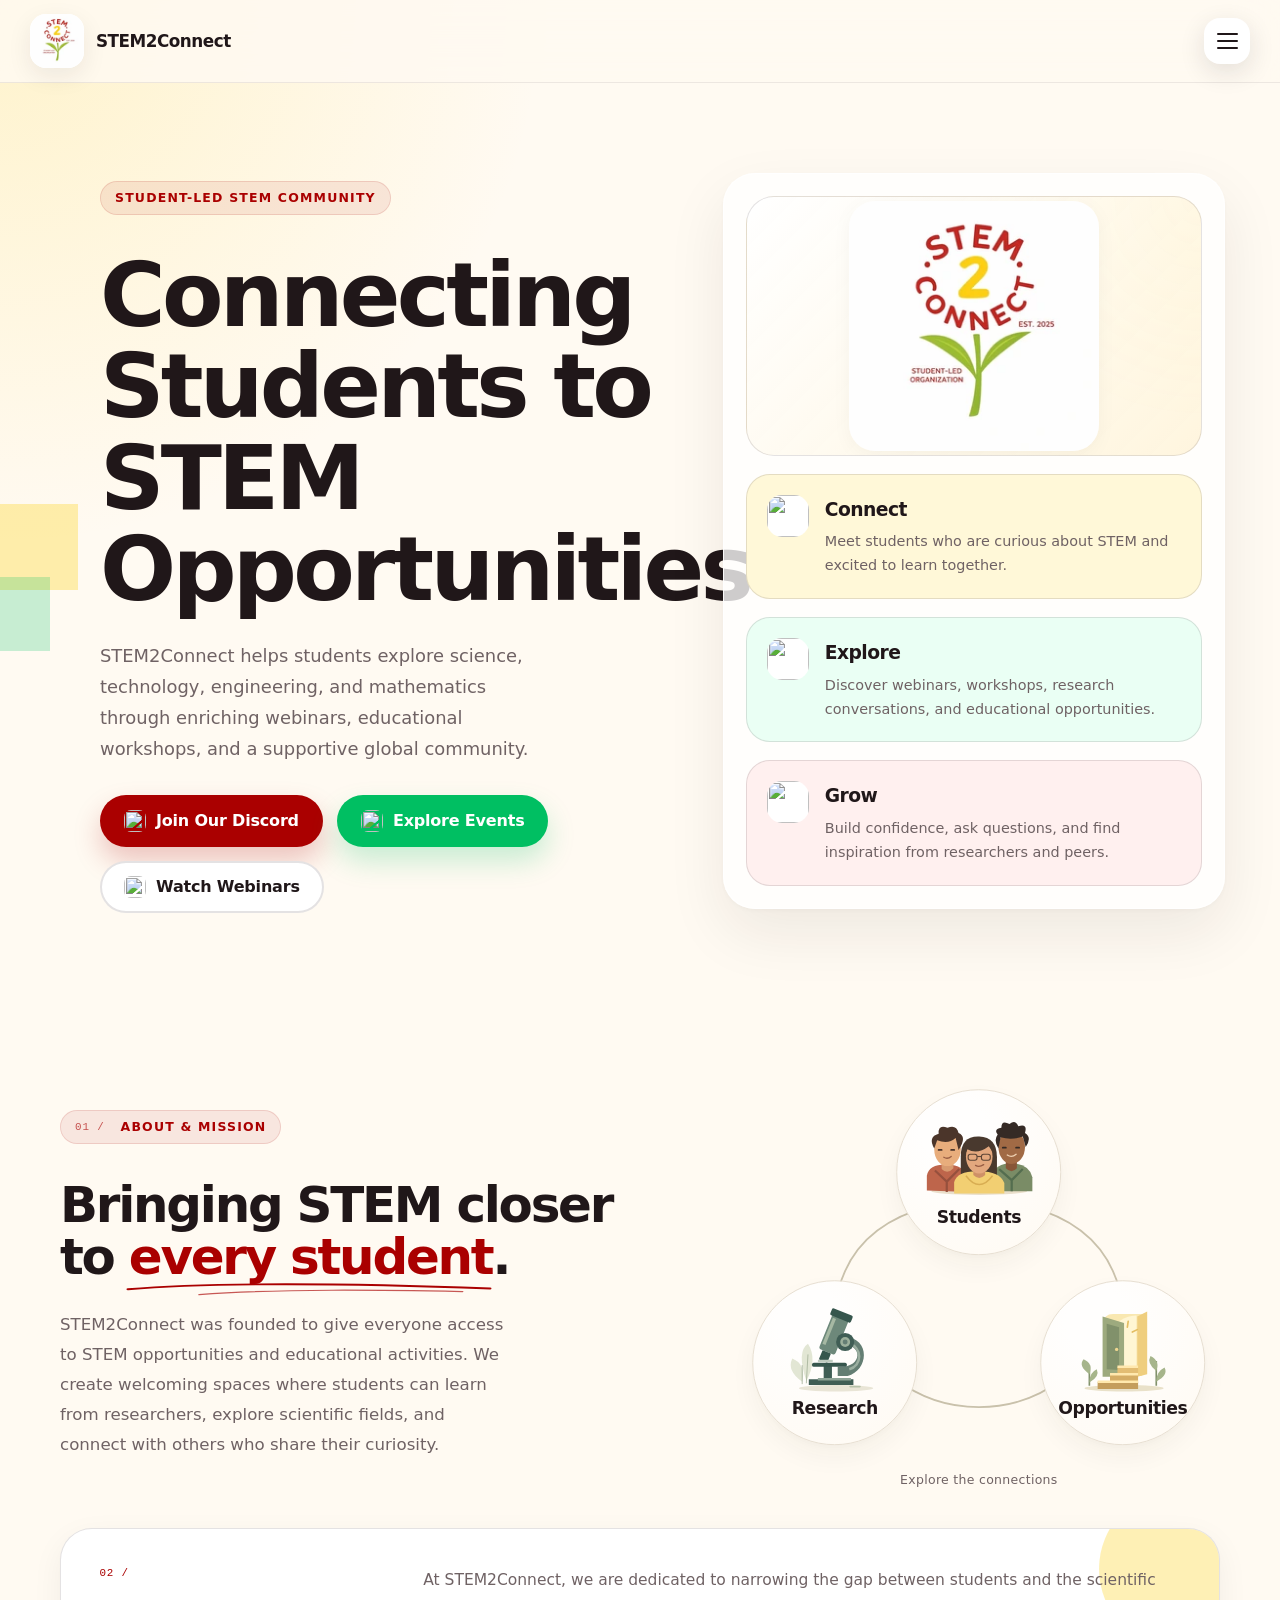
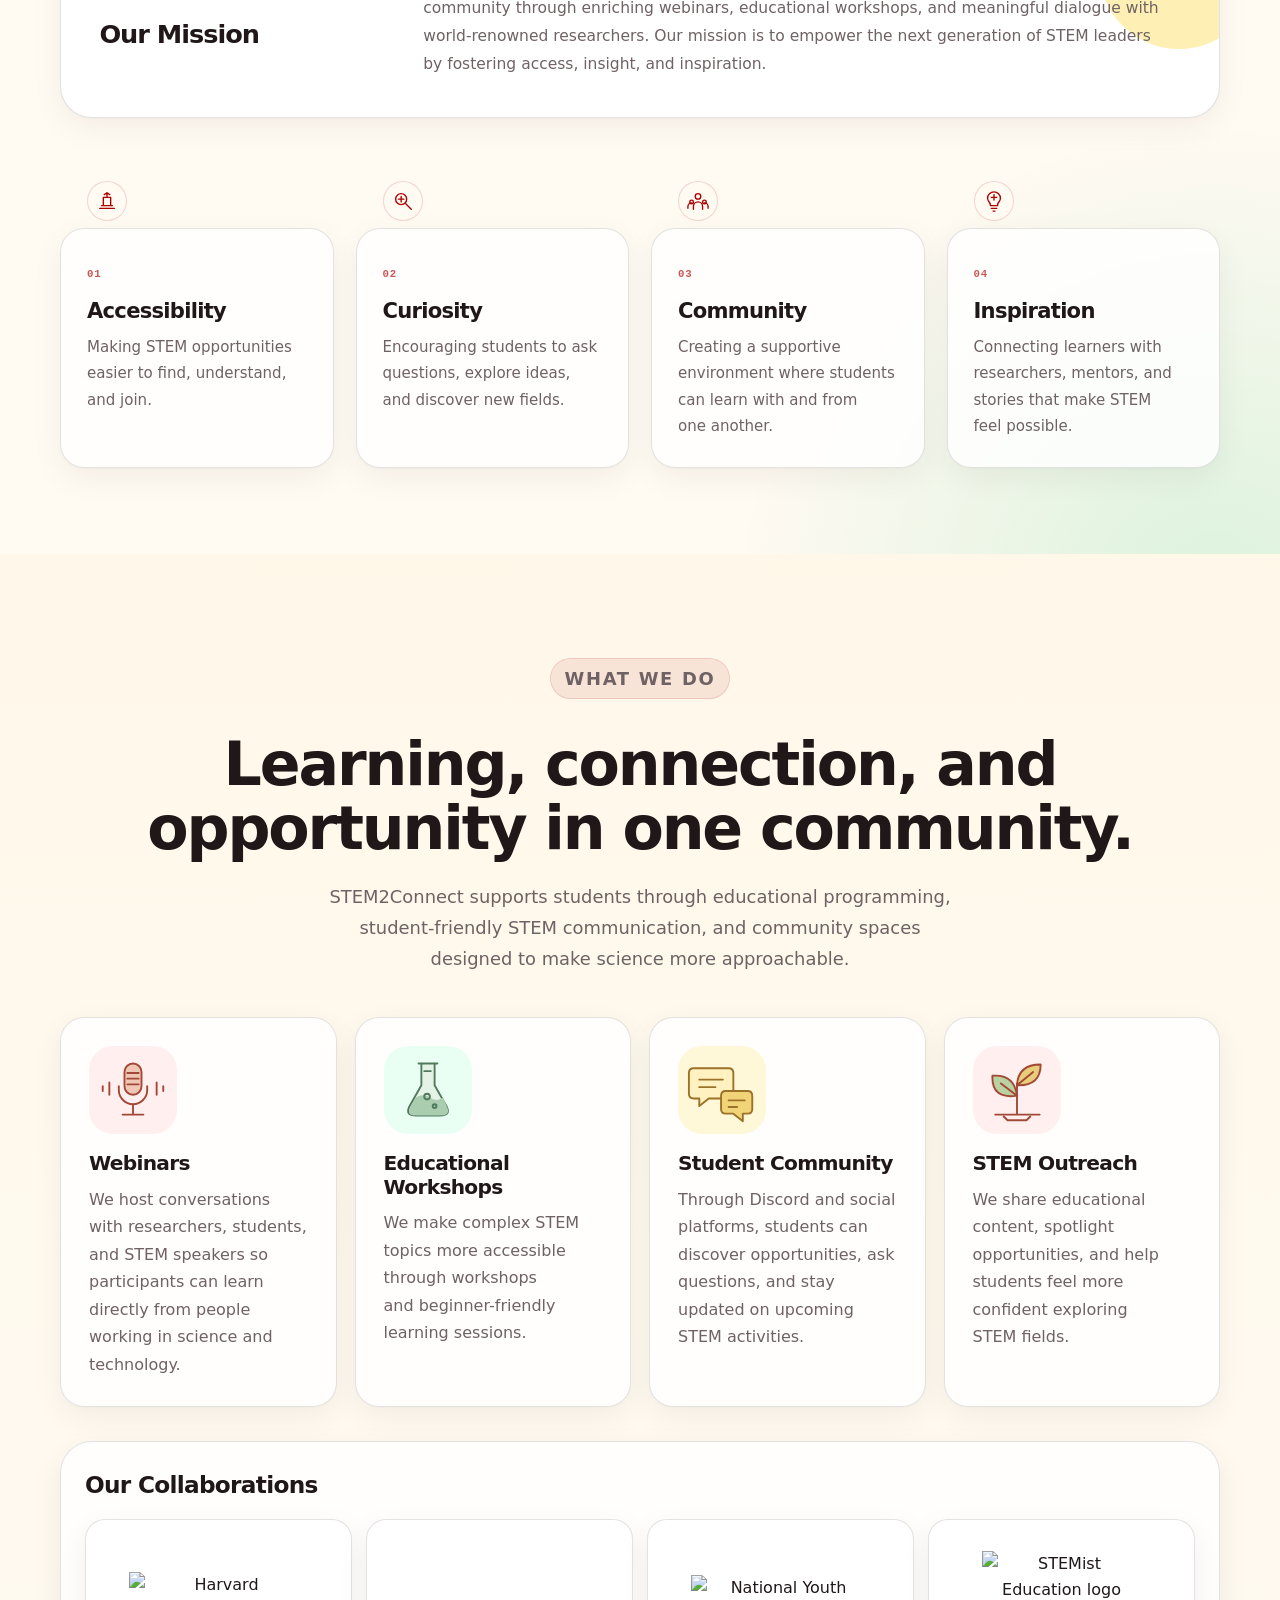
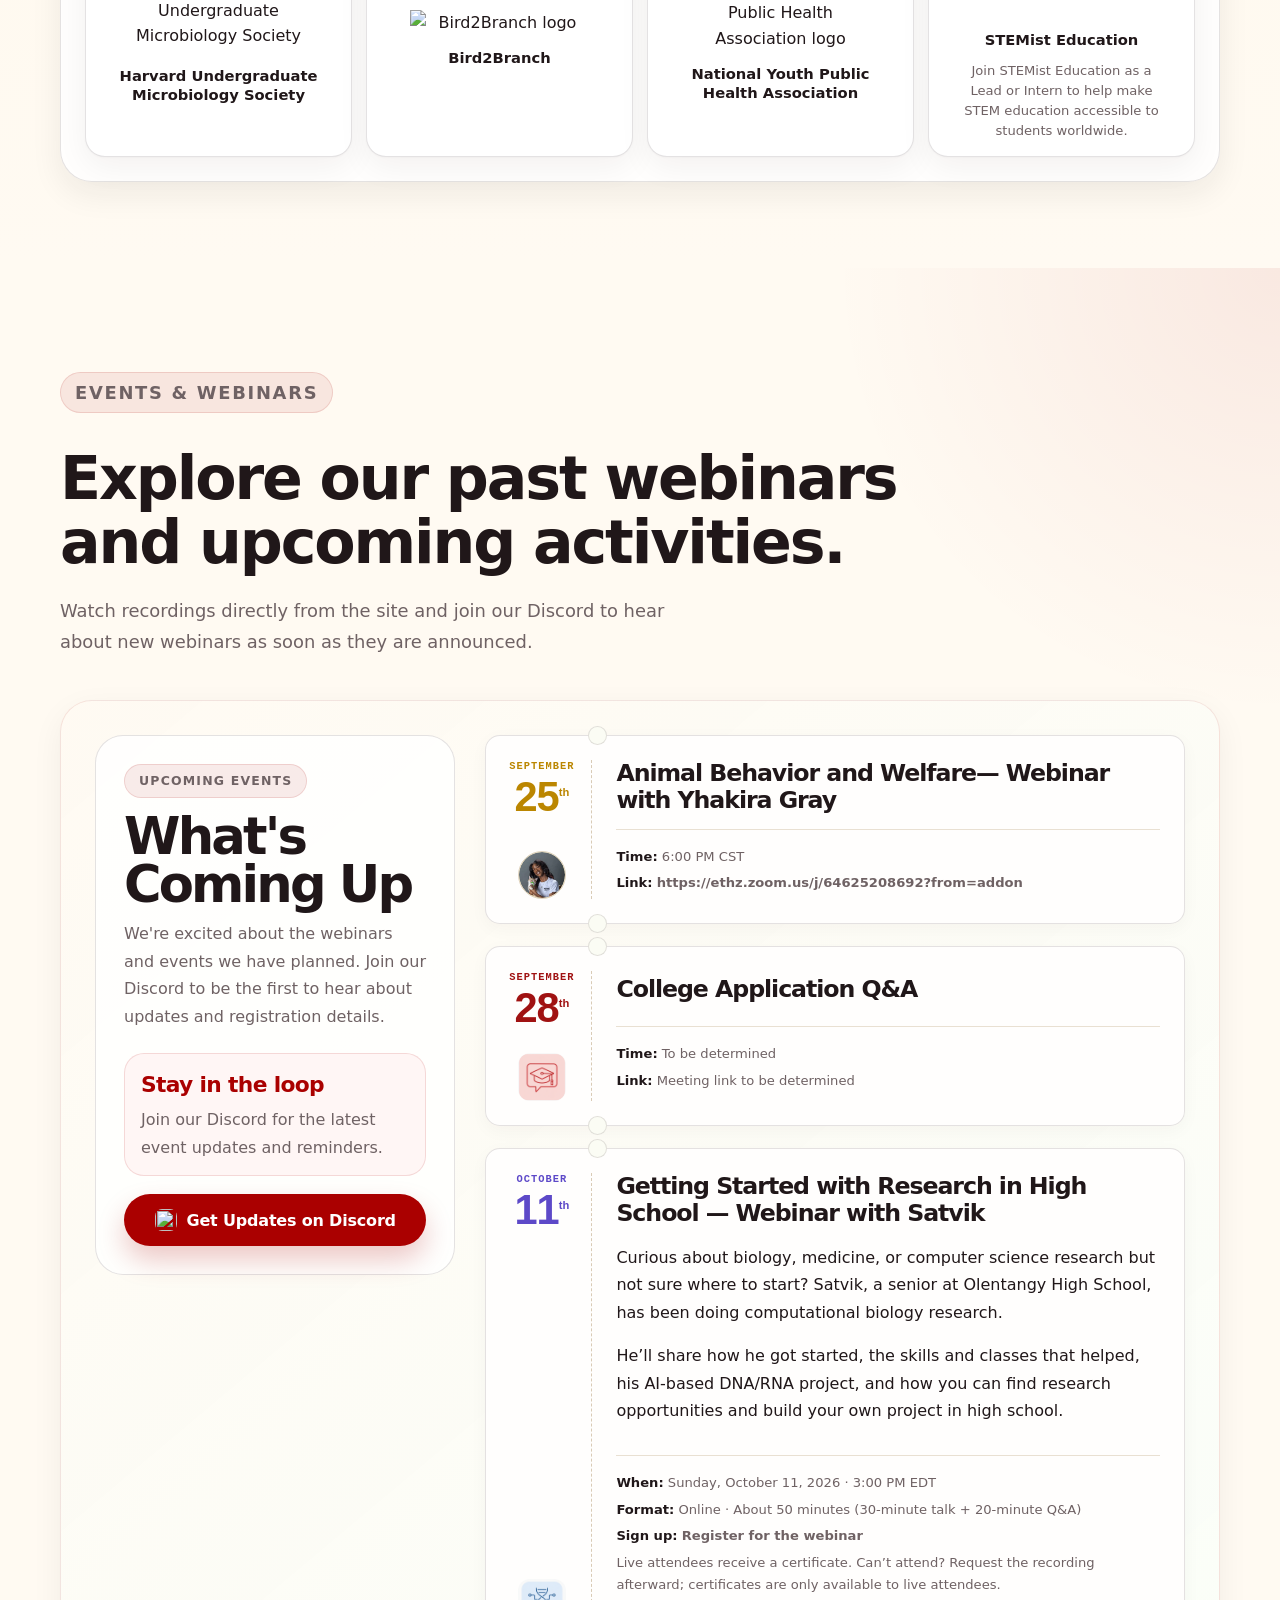
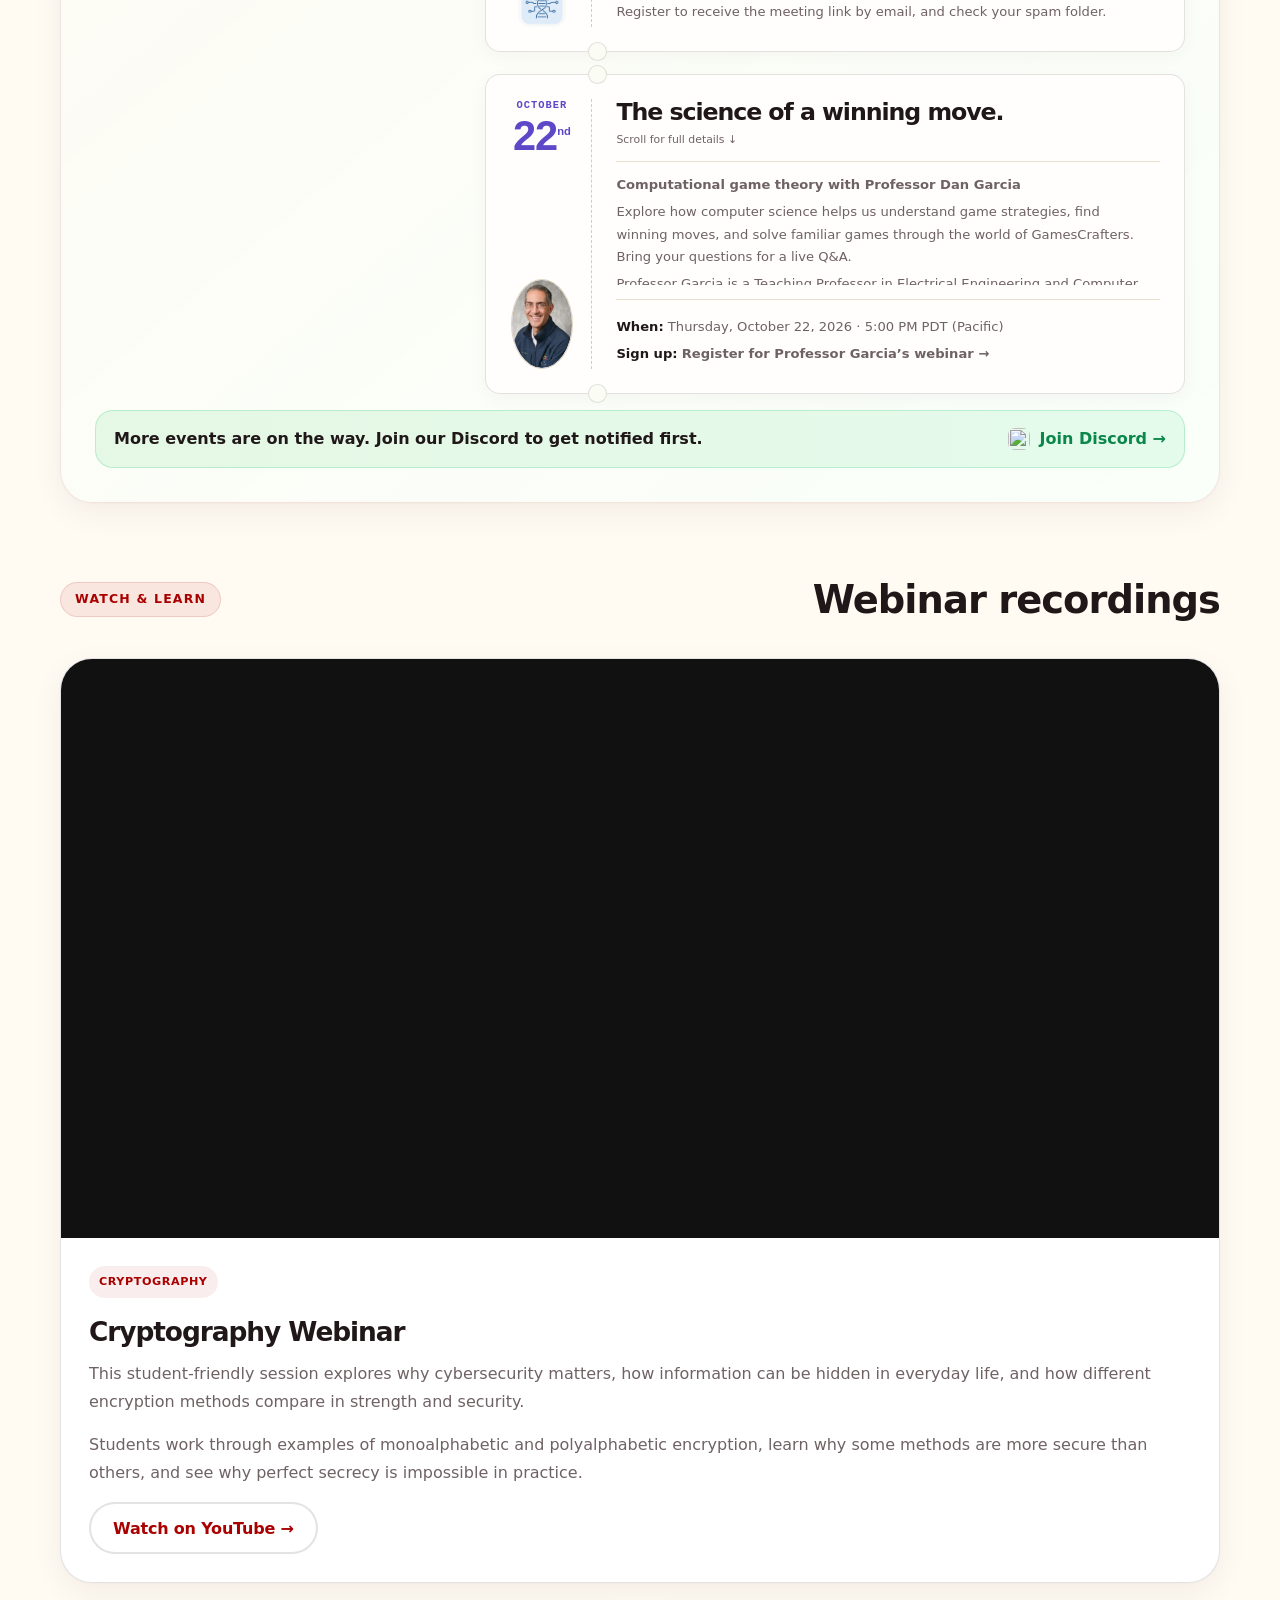
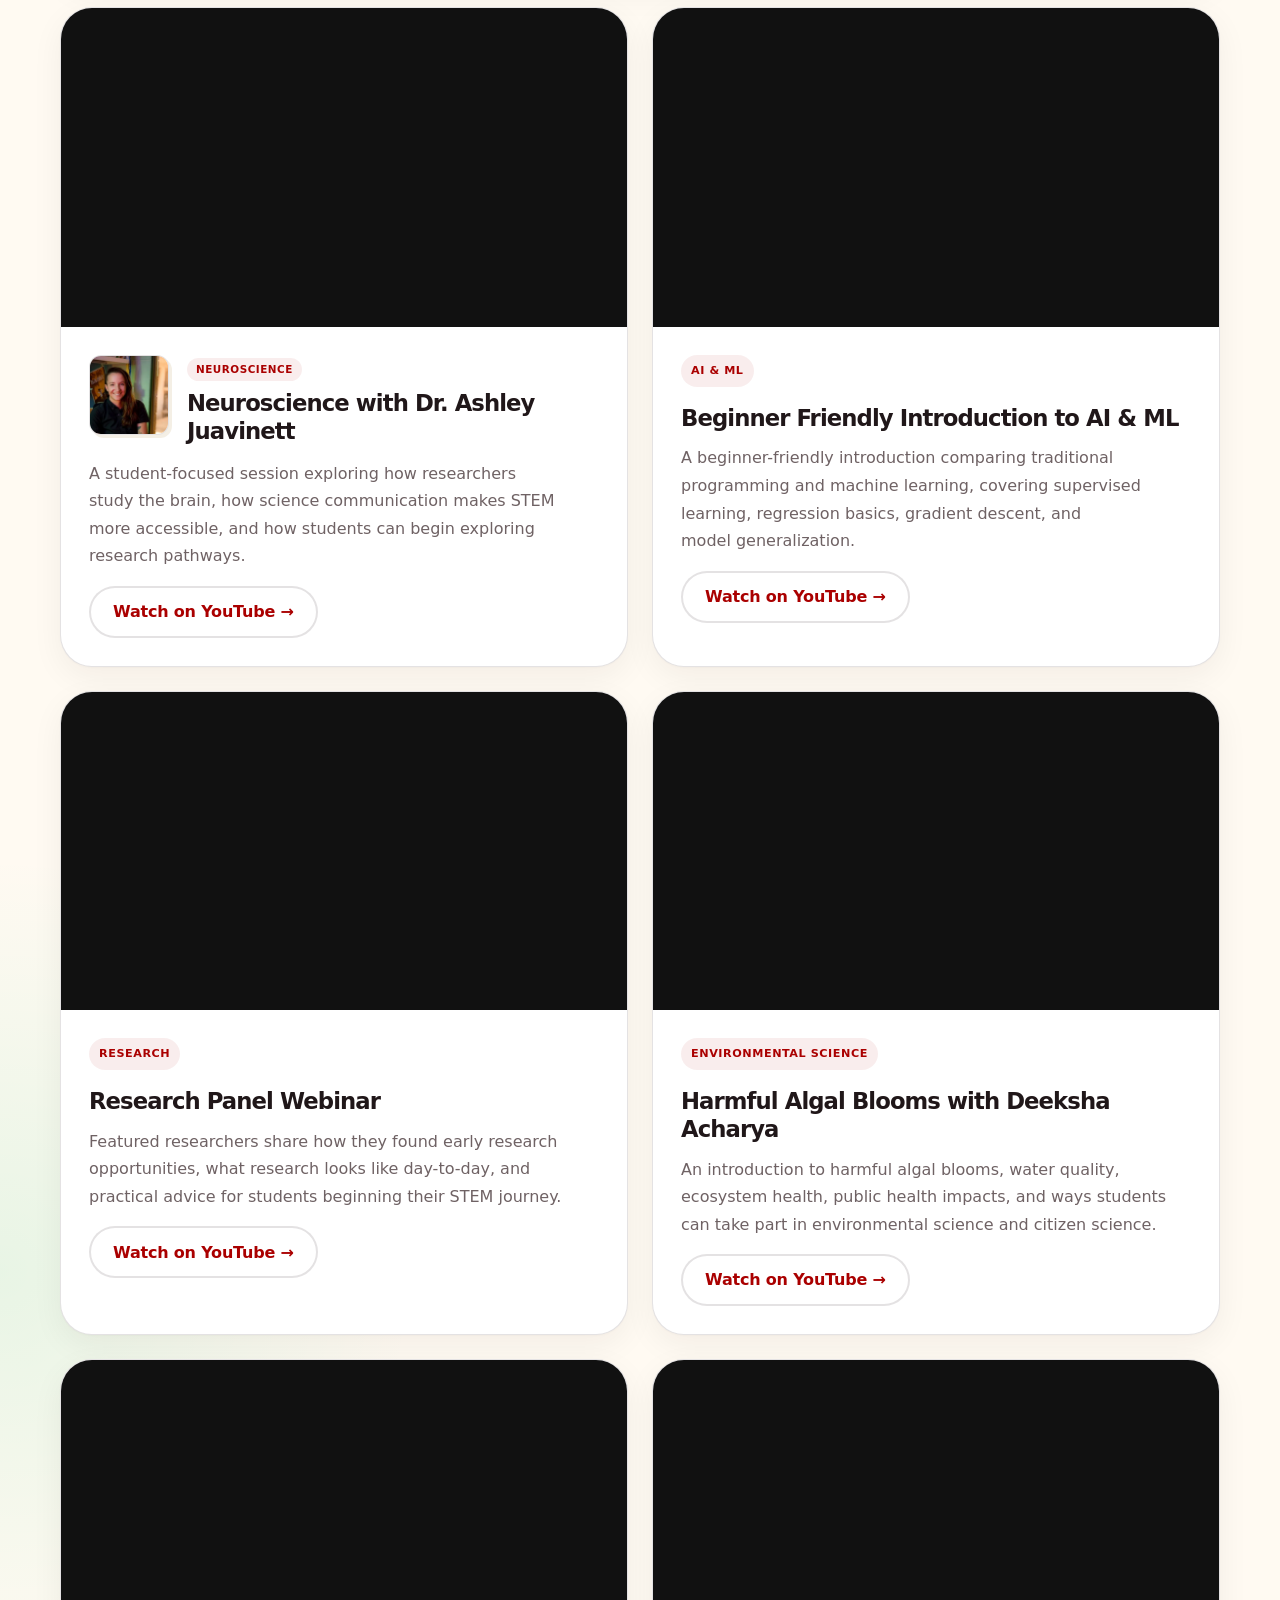
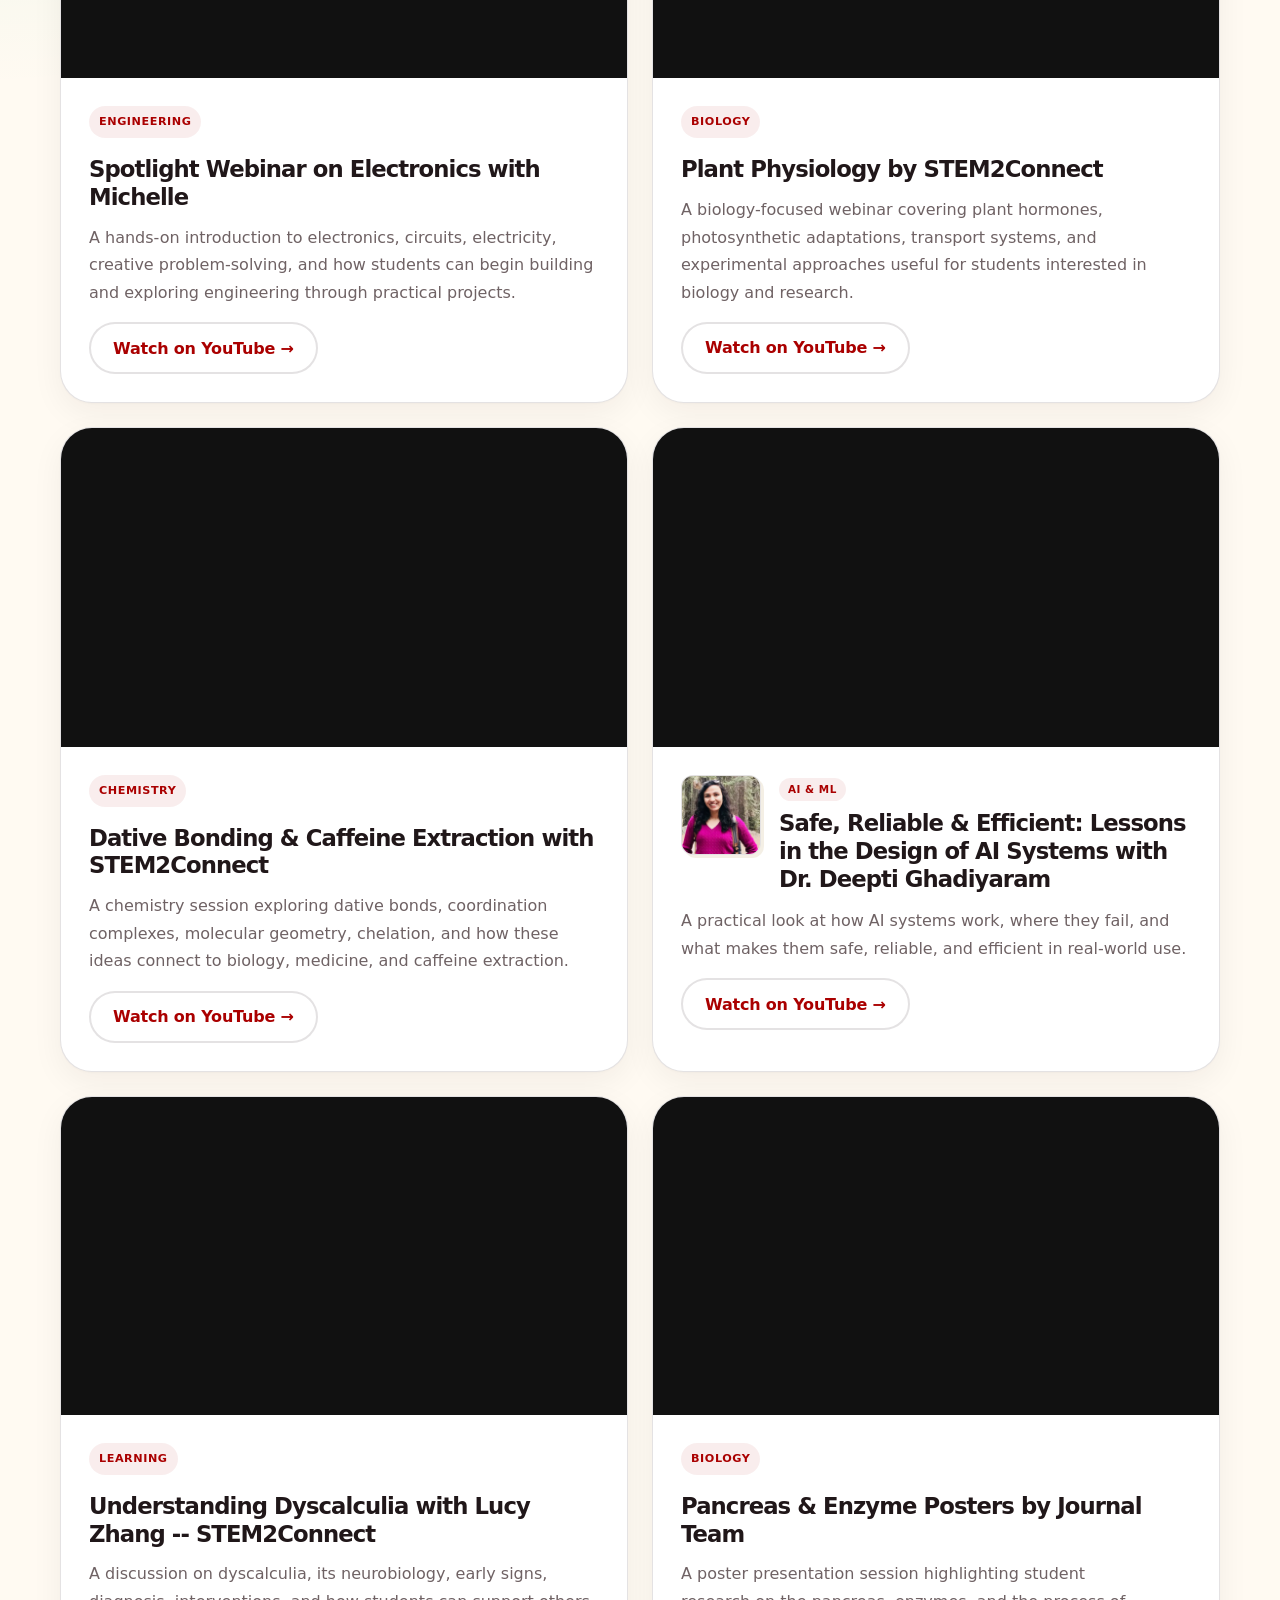
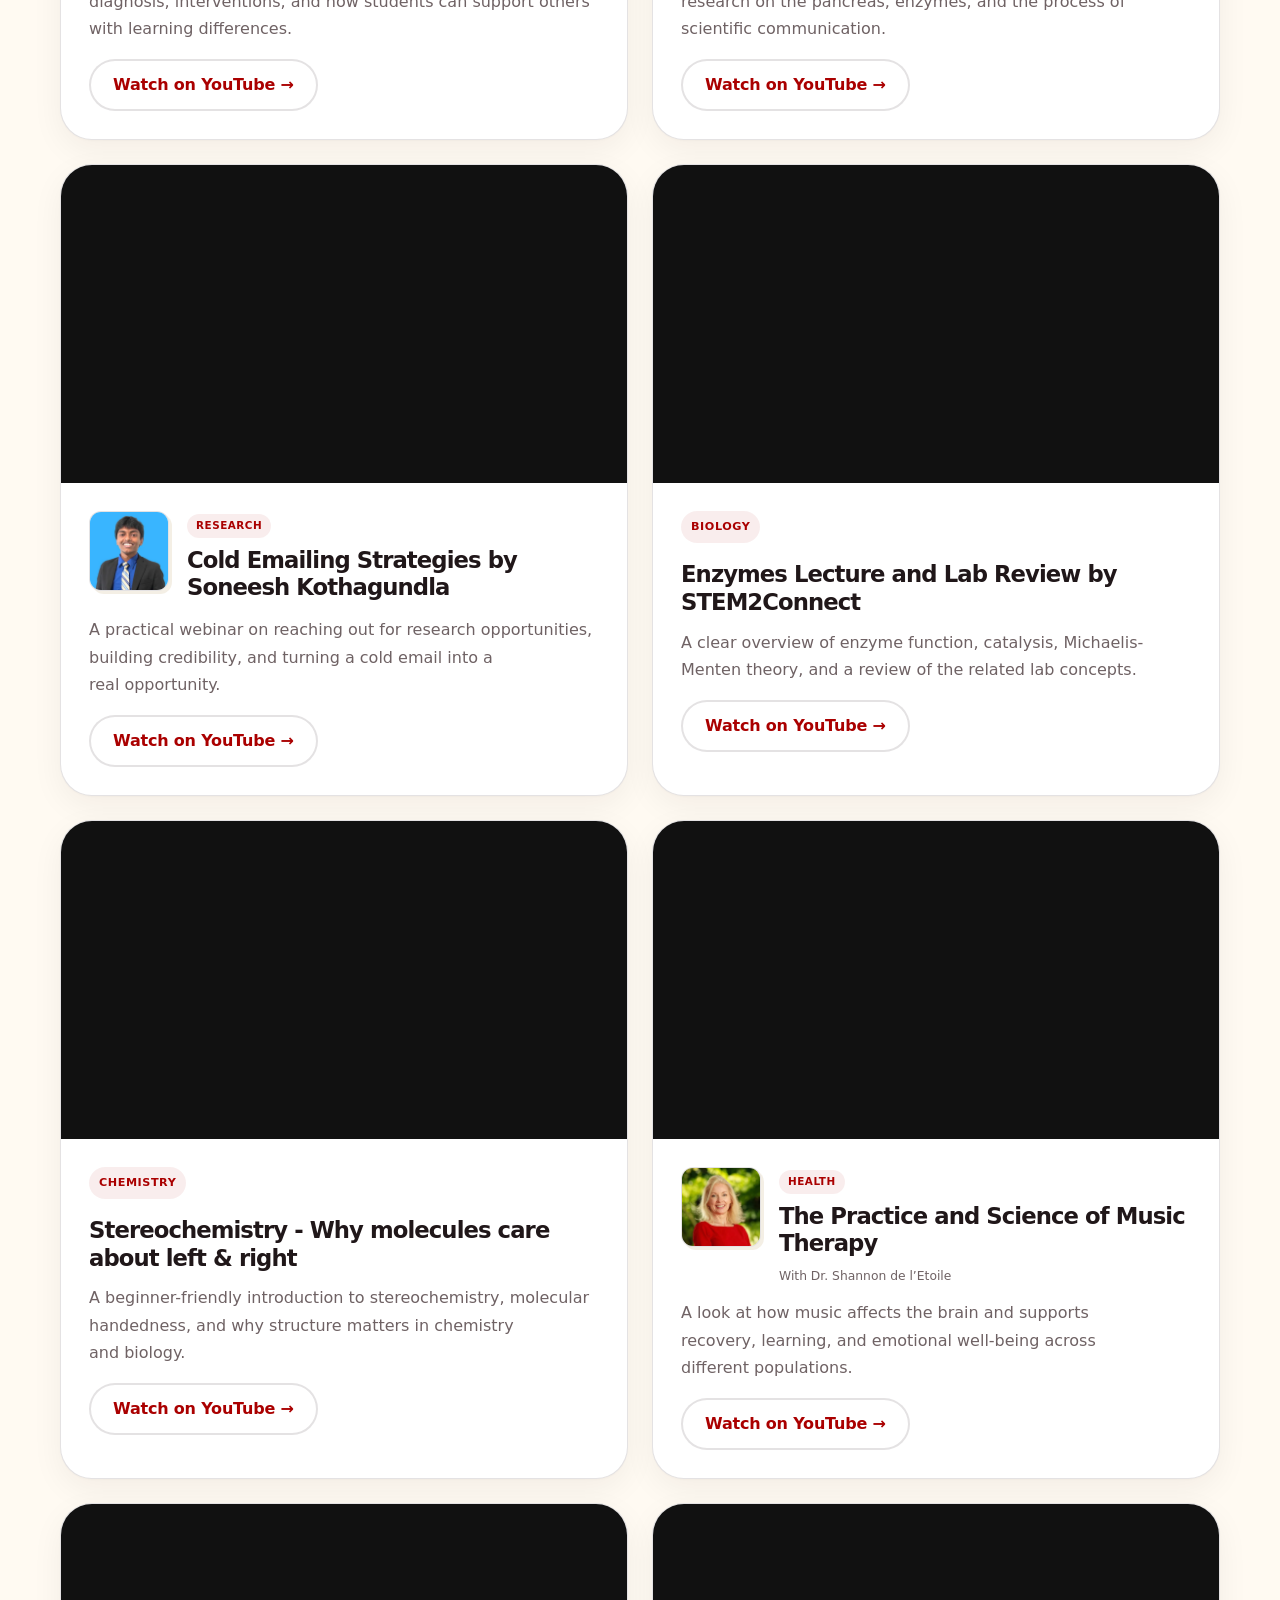
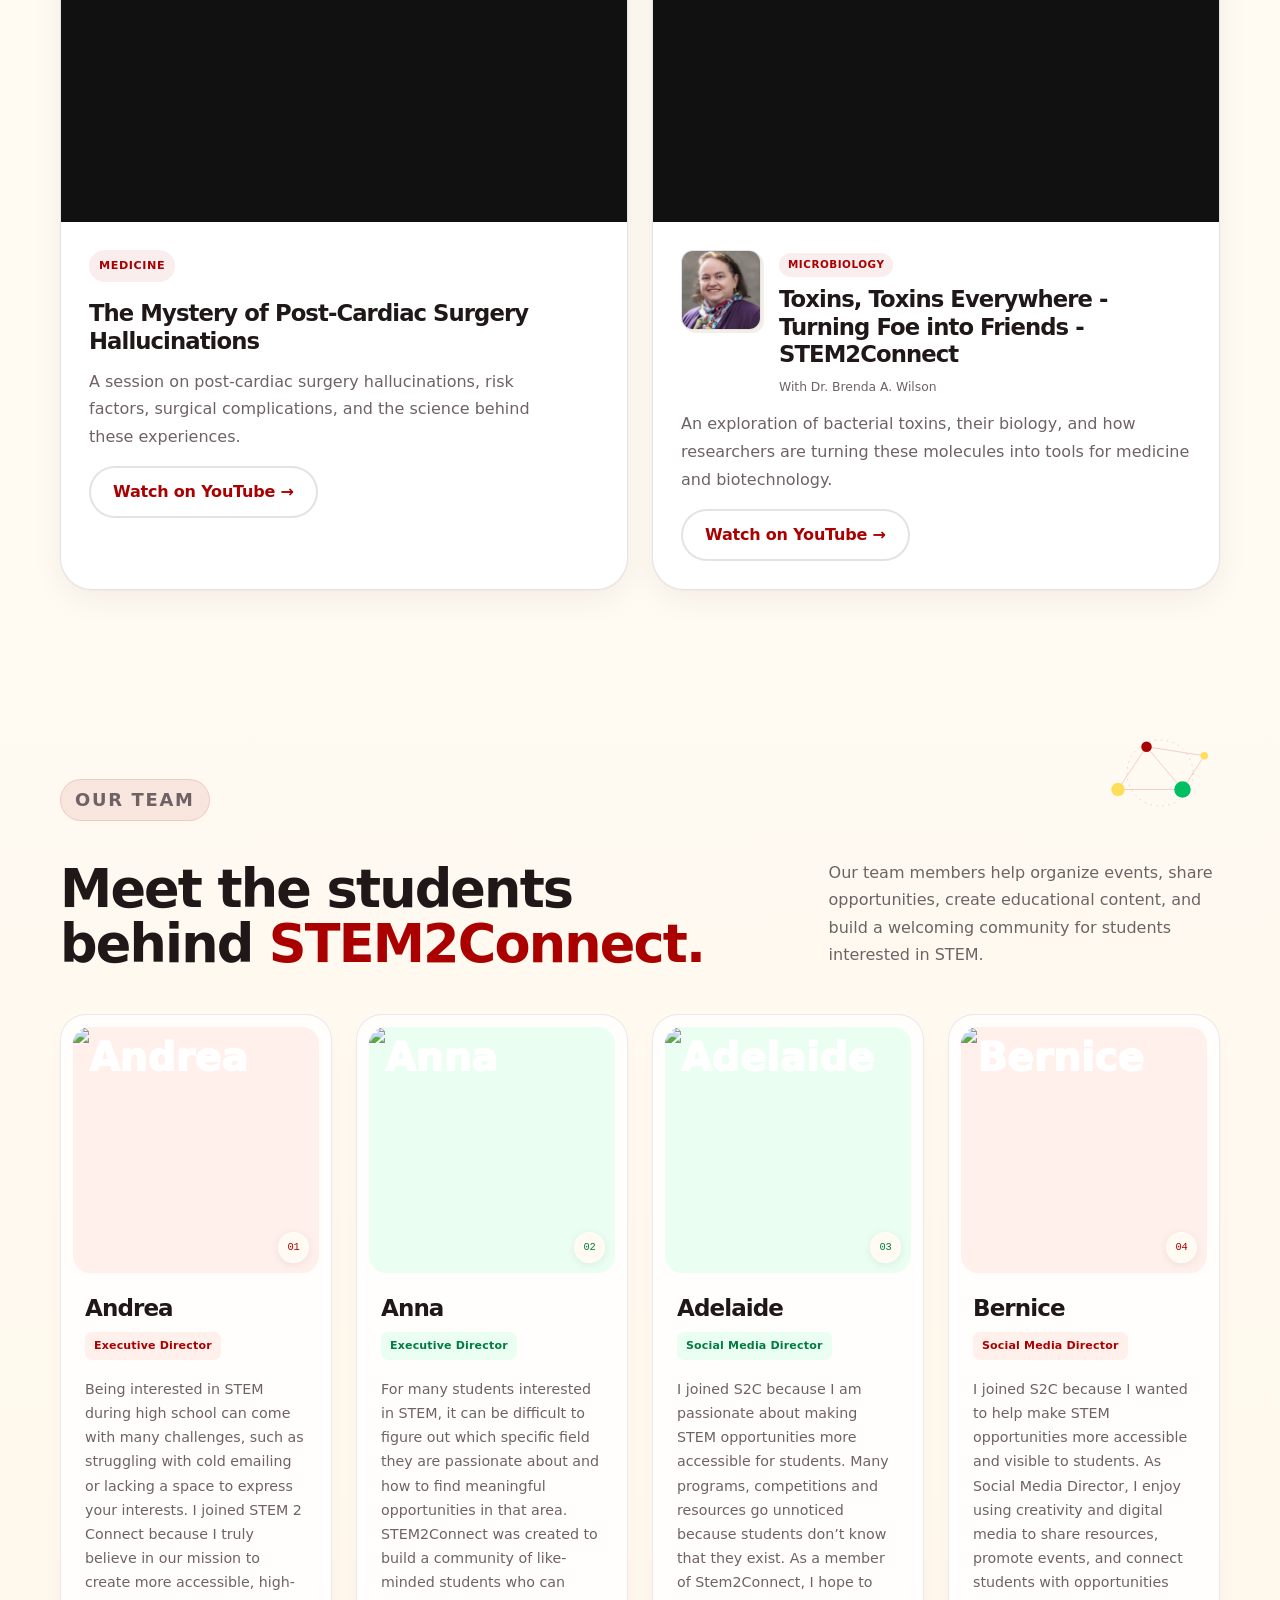
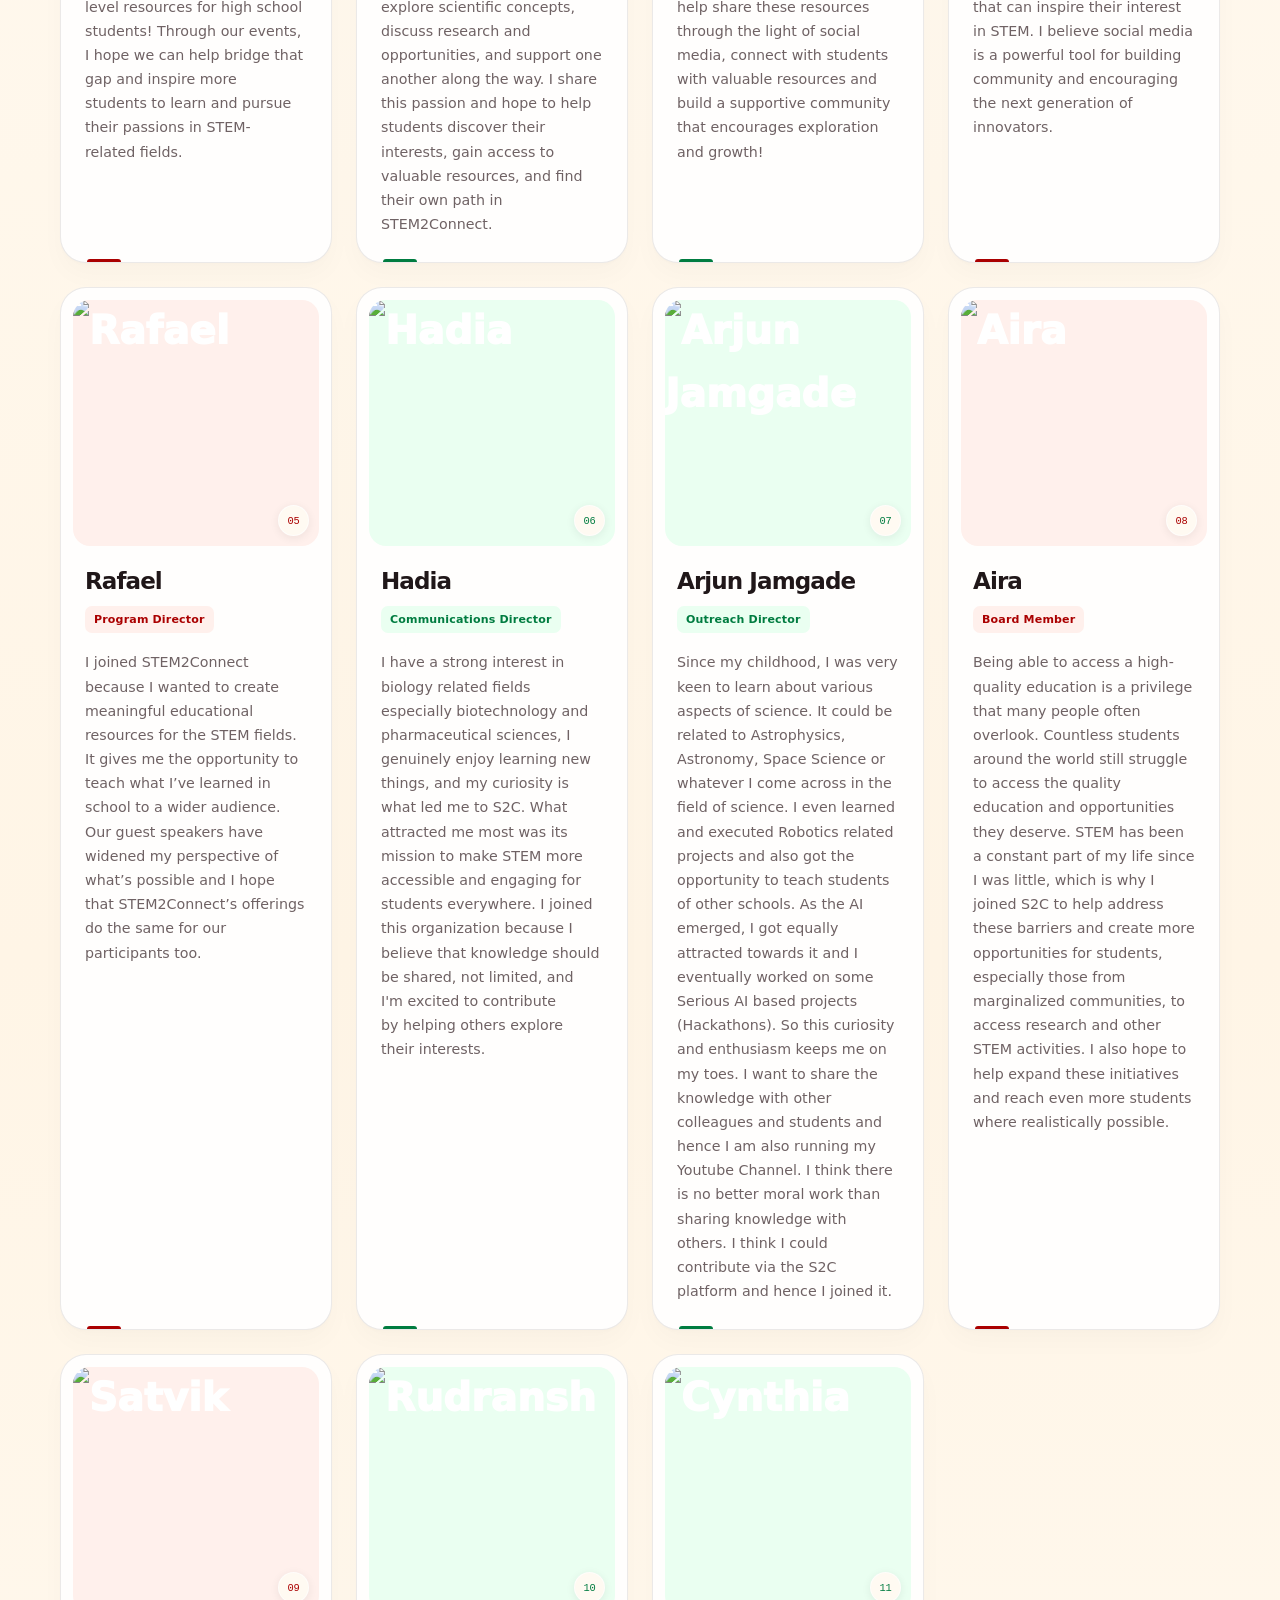
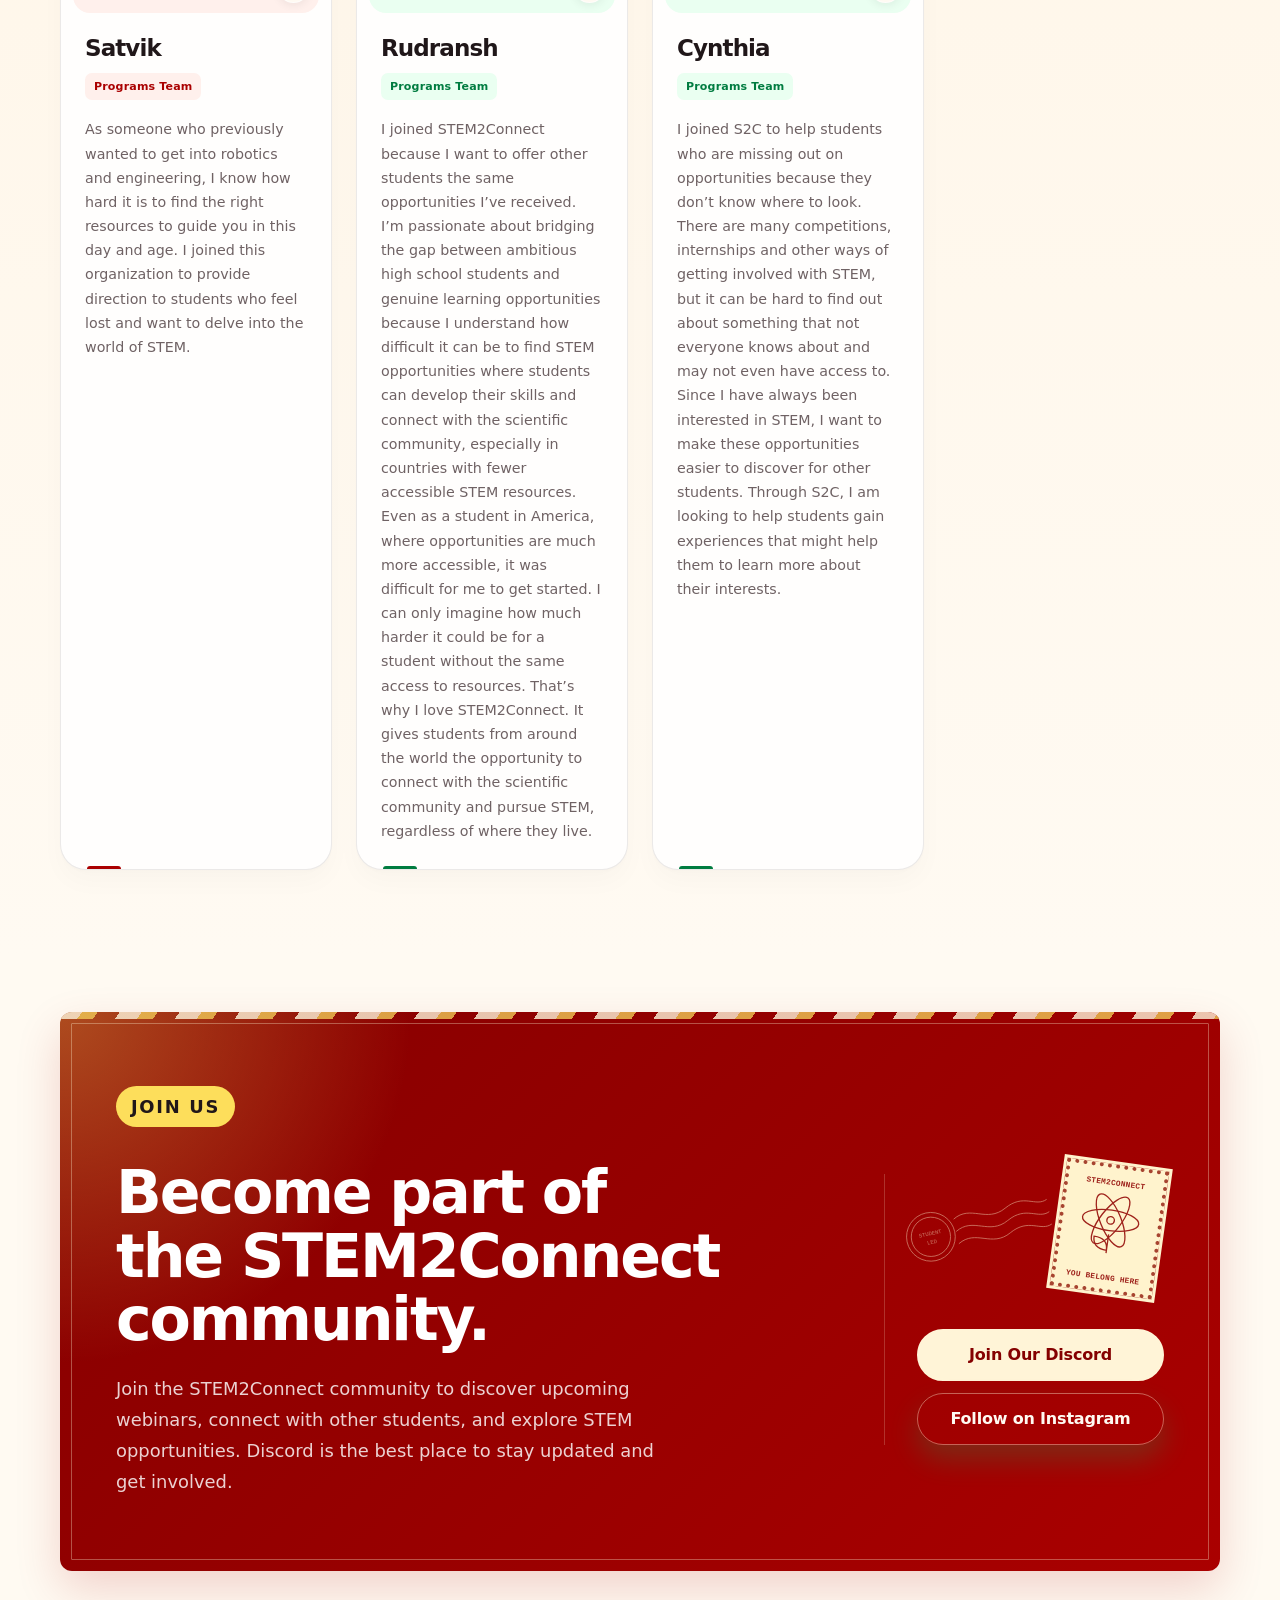
==== commit fae03625: "Keep upcoming webinar listings in chronological order" ====
--- a/index.html
+++ b/index.html
@@ -409,6 +409,57 @@
           </aside>
 
           <div class="upcoming-timeline" role="list" aria-label="Scheduled webinar timeline">
+            <article class="timeline-item spotlight event-ticket" role="listitem"><span aria-hidden="true" class="ticket-trace"></span><div class="ticket-stub"><p class="timeline-date"><span class="ticket-month">September</span> <strong class="ticket-day">25<small>th</small></strong></p><div aria-hidden="true" class="timeline-icon">
+<img alt="" decoding="async" height="320" loading="lazy" src="assets/speakers/yhakira-gray.webp" width="320" class="event-speaker-photo" />
+</div></div>
+
+
+<div class="timeline-main">
+
+<h4>Animal Behavior and Welfare— Webinar with Yhakira Gray
+</h4>
+</div>
+<div class="timeline-meta">
+<p><span>Time:</span> 6:00 PM CST</p>
+<p><span>Link:</span> <a href="https://ethz.zoom.us/j/64625208692?from=addon" target="_blank" rel="noopener noreferrer">https://ethz.zoom.us/j/64625208692?from=addon</a></p>
+</div>
+</article>
+
+            <article class="timeline-item ai event-ticket" role="listitem"><span aria-hidden="true" class="ticket-trace"></span><div class="ticket-stub"><p class="timeline-date"><span class="ticket-month">September</span> <strong class="ticket-day">28<small>th</small></strong></p><div aria-hidden="true" class="timeline-icon">
+<img alt="" decoding="async" height="1254" loading="lazy" onerror="this.removeAttribute('srcset');this.removeAttribute('sizes');this.onerror=null;" sizes="70px" src="assets/college_application_q&a.png" width="1254" srcset="assets/optimized/college_application_q&a-224-09ea03947d35.webp 224w"/>
+</div></div>
+
+
+<div class="timeline-main">
+
+<h4>College Application Q&amp;A</h4>
+</div>
+<div class="timeline-meta">
+<p><span>Time:</span> To be determined</p>
+<p><span>Link:</span> Meeting link to be determined</p>
+</div>
+</article>
+
+            <article class="timeline-item cryptography event-ticket" role="listitem" id="satvik-webinar"><span aria-hidden="true" class="ticket-trace"></span><div class="ticket-stub"><p class="timeline-date"><span class="ticket-month">October</span> <strong class="ticket-day">11<small>th</small></strong></p><div aria-hidden="true" class="timeline-icon">
+<img alt="" decoding="async" height="1254" loading="lazy" onerror="this.removeAttribute('srcset');this.removeAttribute('sizes');this.onerror=null;" sizes="70px" src="assets/satvik_webinar.png" width="1254" srcset="assets/optimized/satvik_webinar-224-4fa0592a6447.webp 224w"/>
+</div></div>
+
+
+<div class="timeline-main">
+
+<h4>Getting Started with Research in High School — Webinar with Satvik</h4>
+<p>Curious about biology, medicine, or computer science research but not sure where to start? Satvik, a senior at Olentangy High School, has been doing computational biology research.</p>
+<p>He’ll share how he got started, the skills and classes that helped, his AI-based DNA/RNA project, and how you can find research opportunities and build your own project in high school.</p>
+</div>
+<div class="timeline-meta">
+<p><span>When:</span> Sunday, October 11, 2026 · 3:00 PM EDT</p>
+<p><span>Format:</span> Online · About 50 minutes (30-minute talk + 20-minute Q&amp;A)</p>
+<p><span>Sign up:</span> <a href="https://forms.gle/SANU2BYFRGVgXd7n8" target="_blank" rel="noopener noreferrer">Register for the webinar</a></p>
+<p>Live attendees receive a certificate. Can’t attend? Request the recording afterward; certificates are only available to live attendees.</p>
+<p>Register to receive the meeting link by email, and check your spam folder.</p>
+</div>
+</article>
+
             <article class="timeline-item cryptography event-ticket" role="listitem" id="dan-garcia-webinar">
               <span aria-hidden="true" class="ticket-trace"></span>
               <div class="ticket-stub">
@@ -436,57 +487,6 @@
                   <p><span>Sign up:</span> <a href="/webinars/dan-garcia/#registration">Register for Professor Garcia’s webinar →</a></p>
               </div>
             </article>
-
-            <article class="timeline-item spotlight event-ticket" role="listitem"><span aria-hidden="true" class="ticket-trace"></span><div class="ticket-stub"><p class="timeline-date"><span class="ticket-month">September</span> <strong class="ticket-day">25<small>th</small></strong></p><div aria-hidden="true" class="timeline-icon">
-<img alt="" decoding="async" height="320" loading="lazy" src="assets/speakers/yhakira-gray.webp" width="320" class="event-speaker-photo" />
-</div></div>
-
-
-<div class="timeline-main">
-
-<h4>Animal Behavior and Welfare— Webinar with Yhakira Gray
-</h4>
-</div>
-<div class="timeline-meta">
-<p><span>Time:</span> 6:00 PM CST</p>
-<p><span>Link:</span> <a href="https://ethz.zoom.us/j/64625208692?from=addon" target="_blank" rel="noopener noreferrer">https://ethz.zoom.us/j/64625208692?from=addon</a></p>
-</div>
-</article>
-
-            <article class="timeline-item ai event-ticket" role="listitem"><span aria-hidden="true" class="ticket-trace"></span><div class="ticket-stub"><p class="timeline-date"><span class="ticket-month">September</span> <strong class="ticket-day">28<small>th</small></strong></p><div aria-hidden="true" class="timeline-icon">
-<img alt="" decoding="async" height="1254" loading="lazy" onerror="this.removeAttribute('srcset');this.removeAttribute('sizes');this.onerror=null;" sizes="70px" src="assets/college_application_q&a.png" width="1254" srcset="assets/optimized/college_application_q&a-224-09ea03947d35.webp 224w"/>
-</div></div>
-
-
-<div class="timeline-main">
-
-<h4>College Application Q&amp;A</h4>
-</div>
-<div class="timeline-meta">
-<p><span>Time:</span> To be determined</p>
-<p><span>Link:</span> Meeting link to be determined</p>
-</div>
-</article>
-
-            <article class="timeline-item cryptography event-ticket" role="listitem" id="satvik-webinar"><span aria-hidden="true" class="ticket-trace"></span><div class="ticket-stub"><p class="timeline-date"><span class="ticket-month">October</span> <strong class="ticket-day">11<small>th</small></strong></p><div aria-hidden="true" class="timeline-icon">
-<img alt="" decoding="async" height="1254" loading="lazy" onerror="this.removeAttribute('srcset');this.removeAttribute('sizes');this.onerror=null;" sizes="70px" src="assets/satvik_webinar.png" width="1254" srcset="assets/optimized/satvik_webinar-224-4fa0592a6447.webp 224w"/>
-</div></div>
-
-
-<div class="timeline-main">
-
-<h4>Getting Started with Research in High School — Webinar with Satvik</h4>
-<p>Curious about biology, medicine, or computer science research but not sure where to start? Satvik, a senior at Olentangy High School, has been doing computational biology research.</p>
-<p>He’ll share how he got started, the skills and classes that helped, his AI-based DNA/RNA project, and how you can find research opportunities and build your own project in high school.</p>
-</div>
-<div class="timeline-meta">
-<p><span>When:</span> Sunday, October 11, 2026 · 3:00 PM EDT</p>
-<p><span>Format:</span> Online · About 50 minutes (30-minute talk + 20-minute Q&amp;A)</p>
-<p><span>Sign up:</span> <a href="https://forms.gle/SANU2BYFRGVgXd7n8" target="_blank" rel="noopener noreferrer">Register for the webinar</a></p>
-<p>Live attendees receive a certificate. Can’t attend? Request the recording afterward; certificates are only available to live attendees.</p>
-<p>Register to receive the meeting link by email, and check your spam folder.</p>
-</div>
-</article>
           </div>
         </div>
 
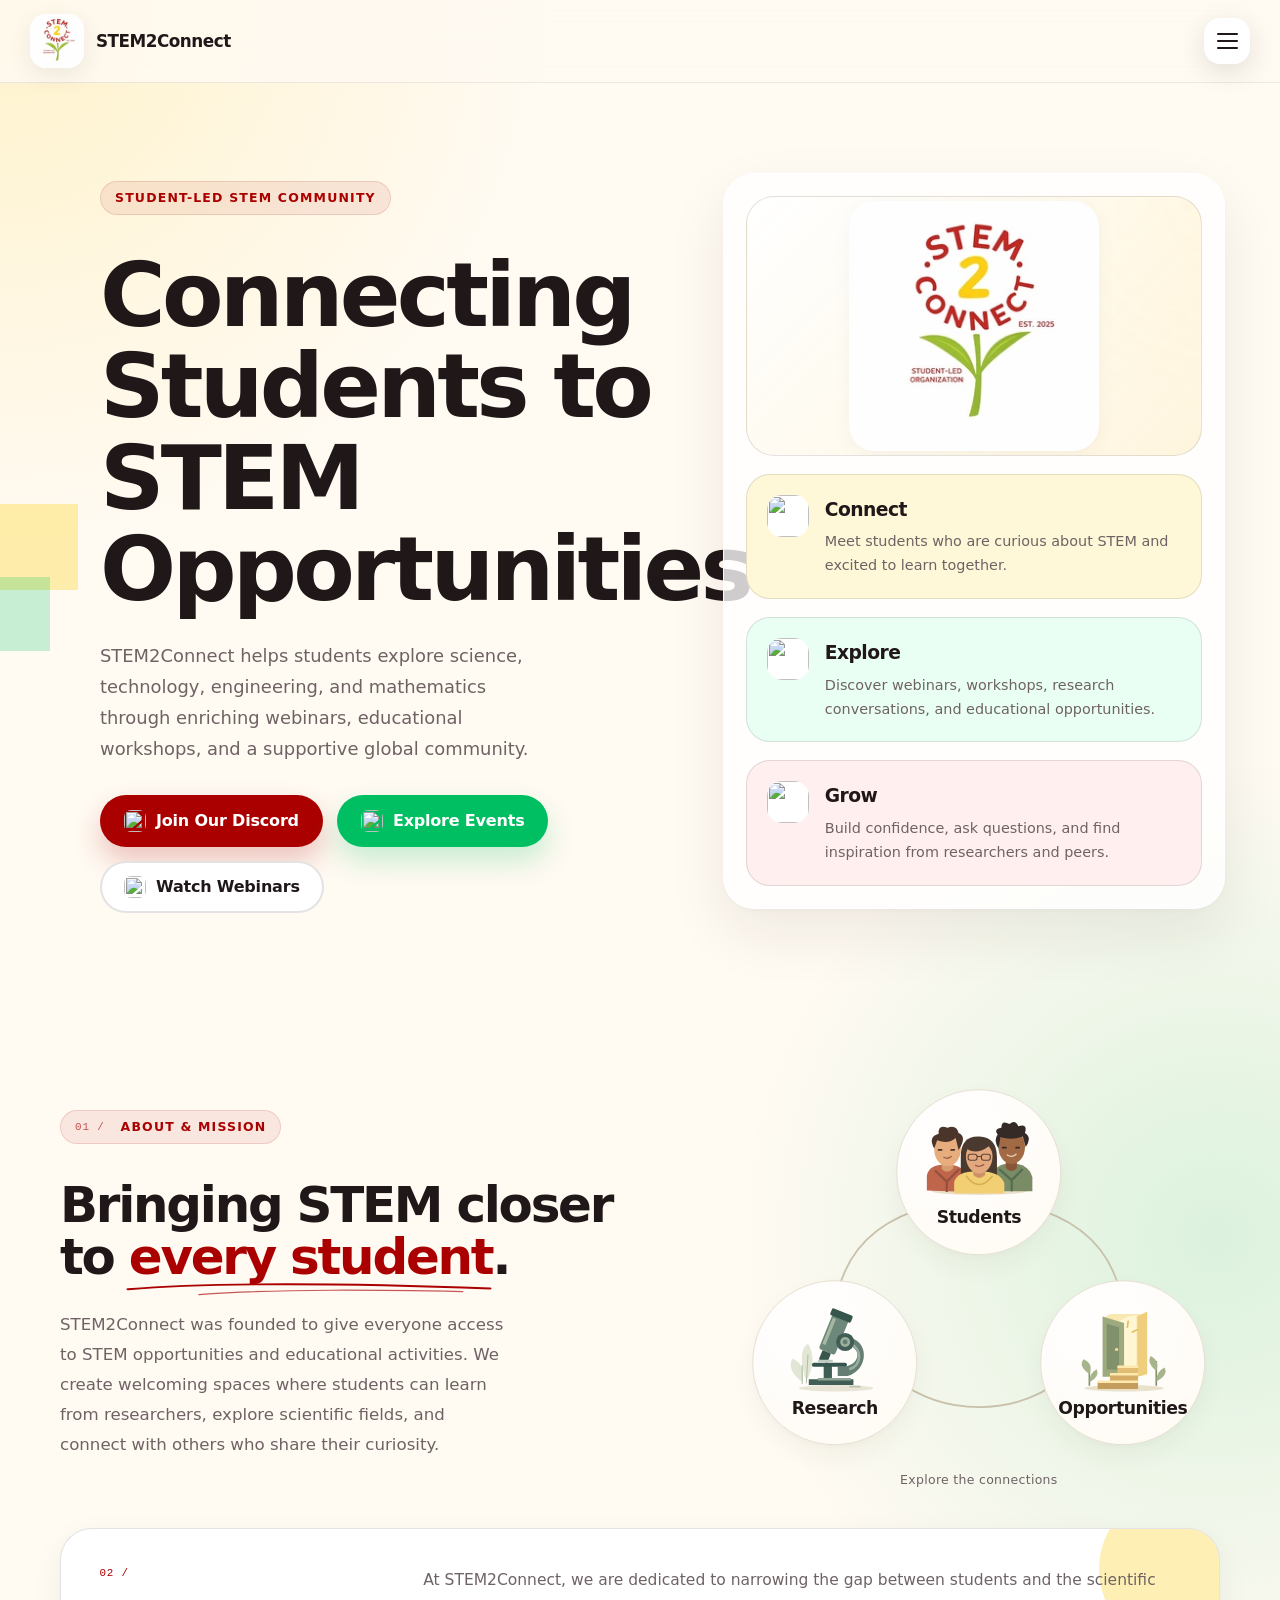
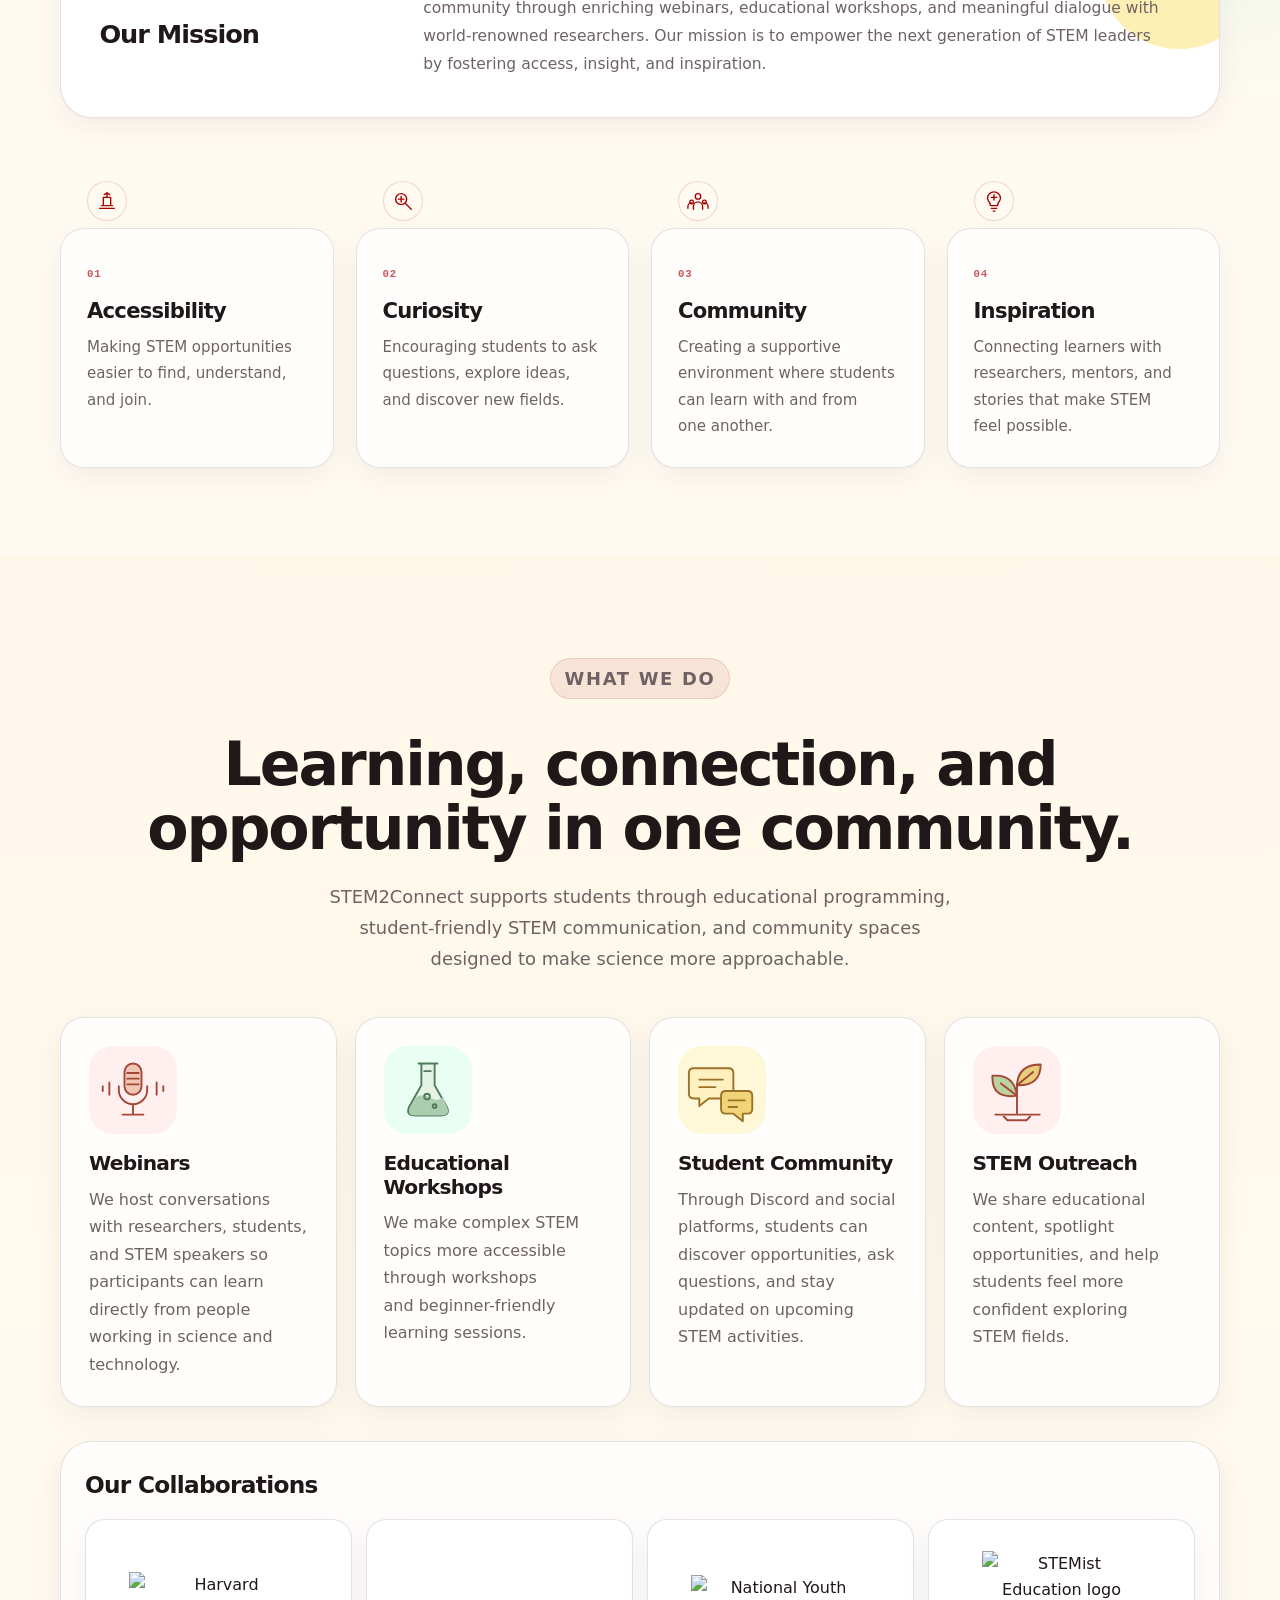
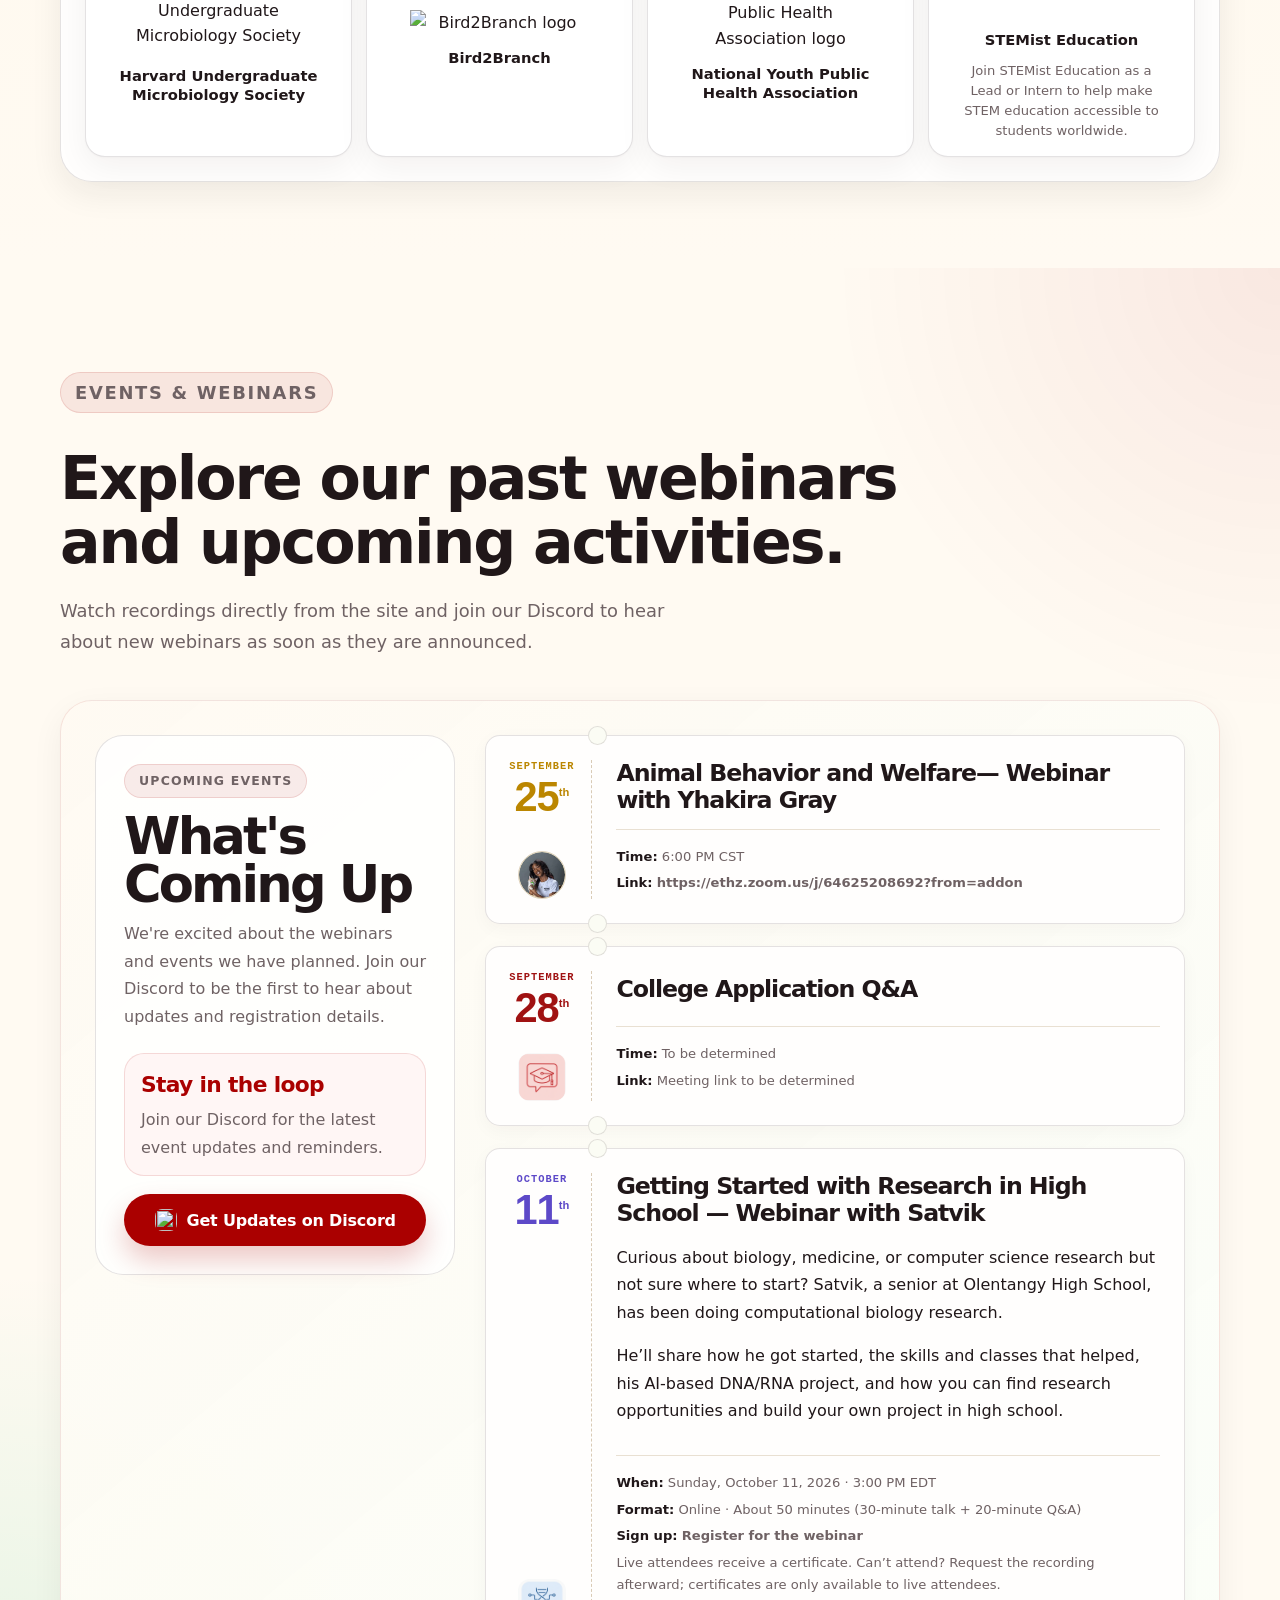
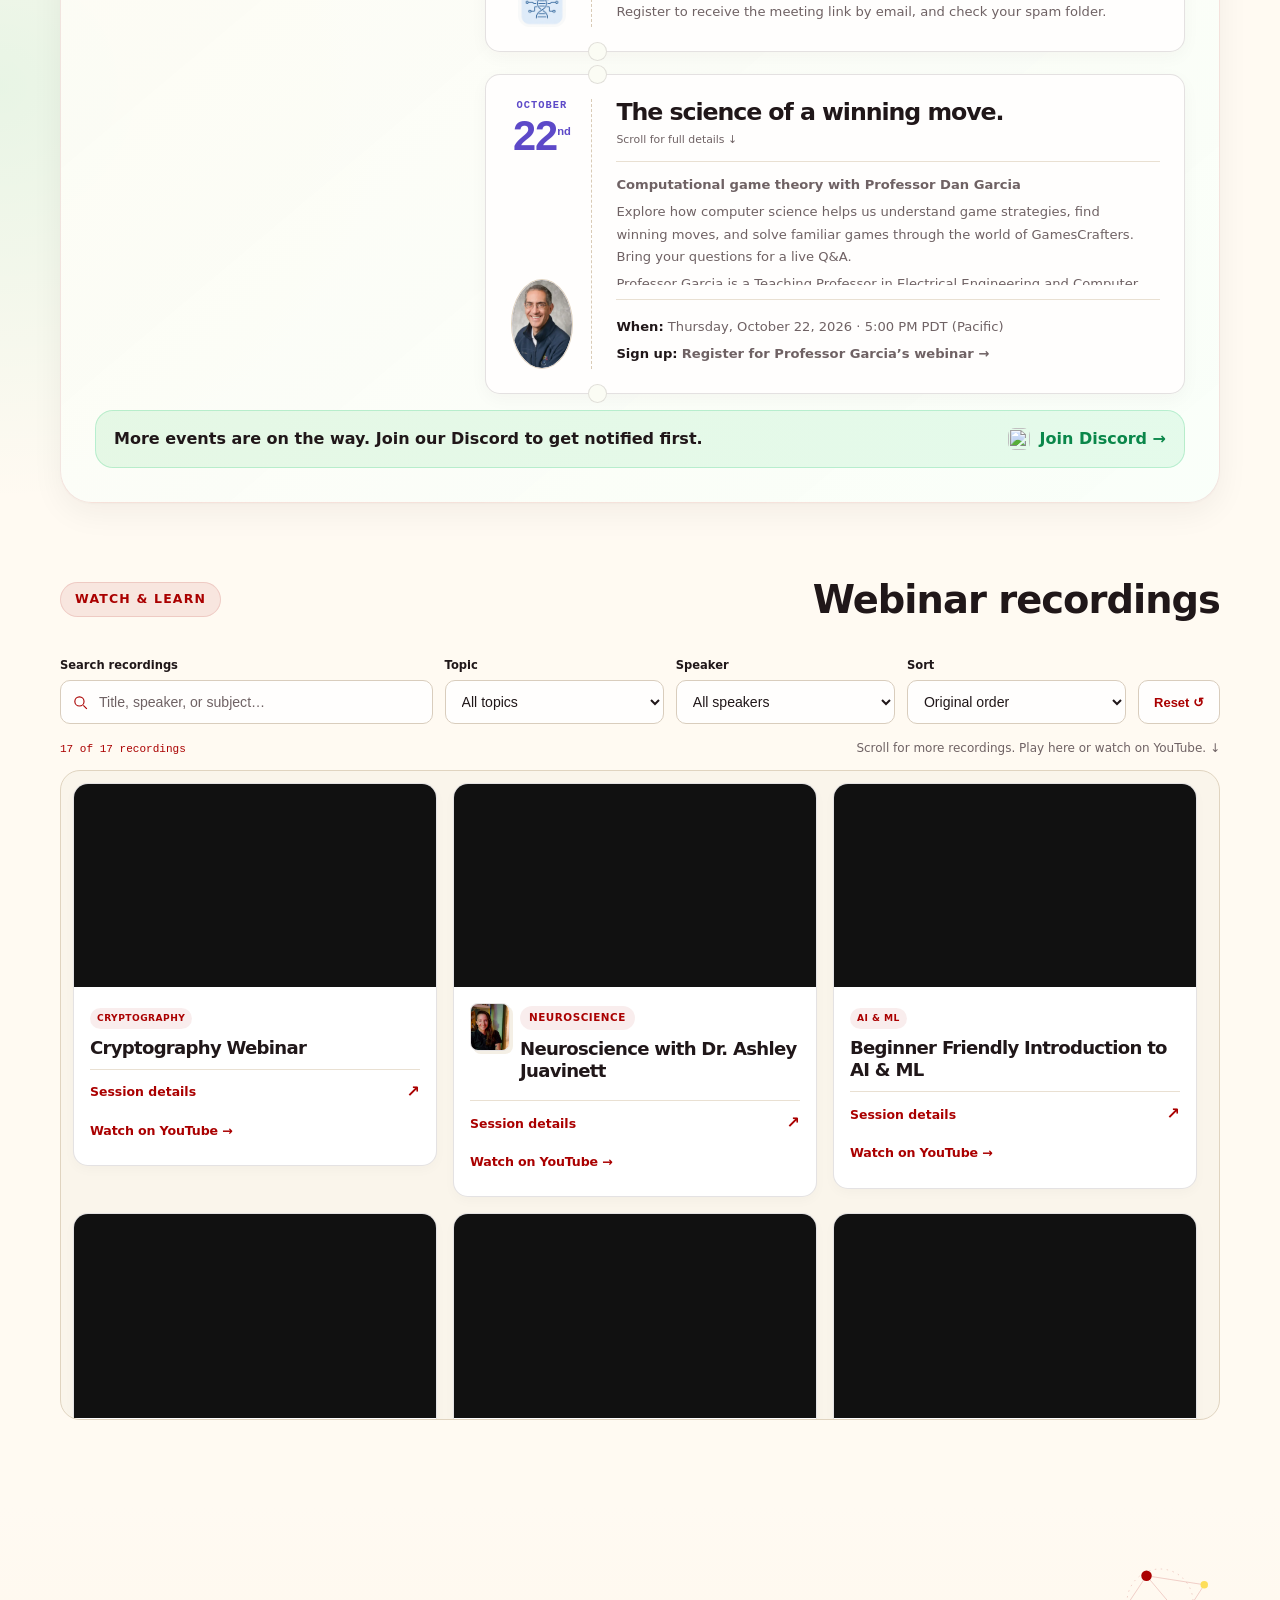
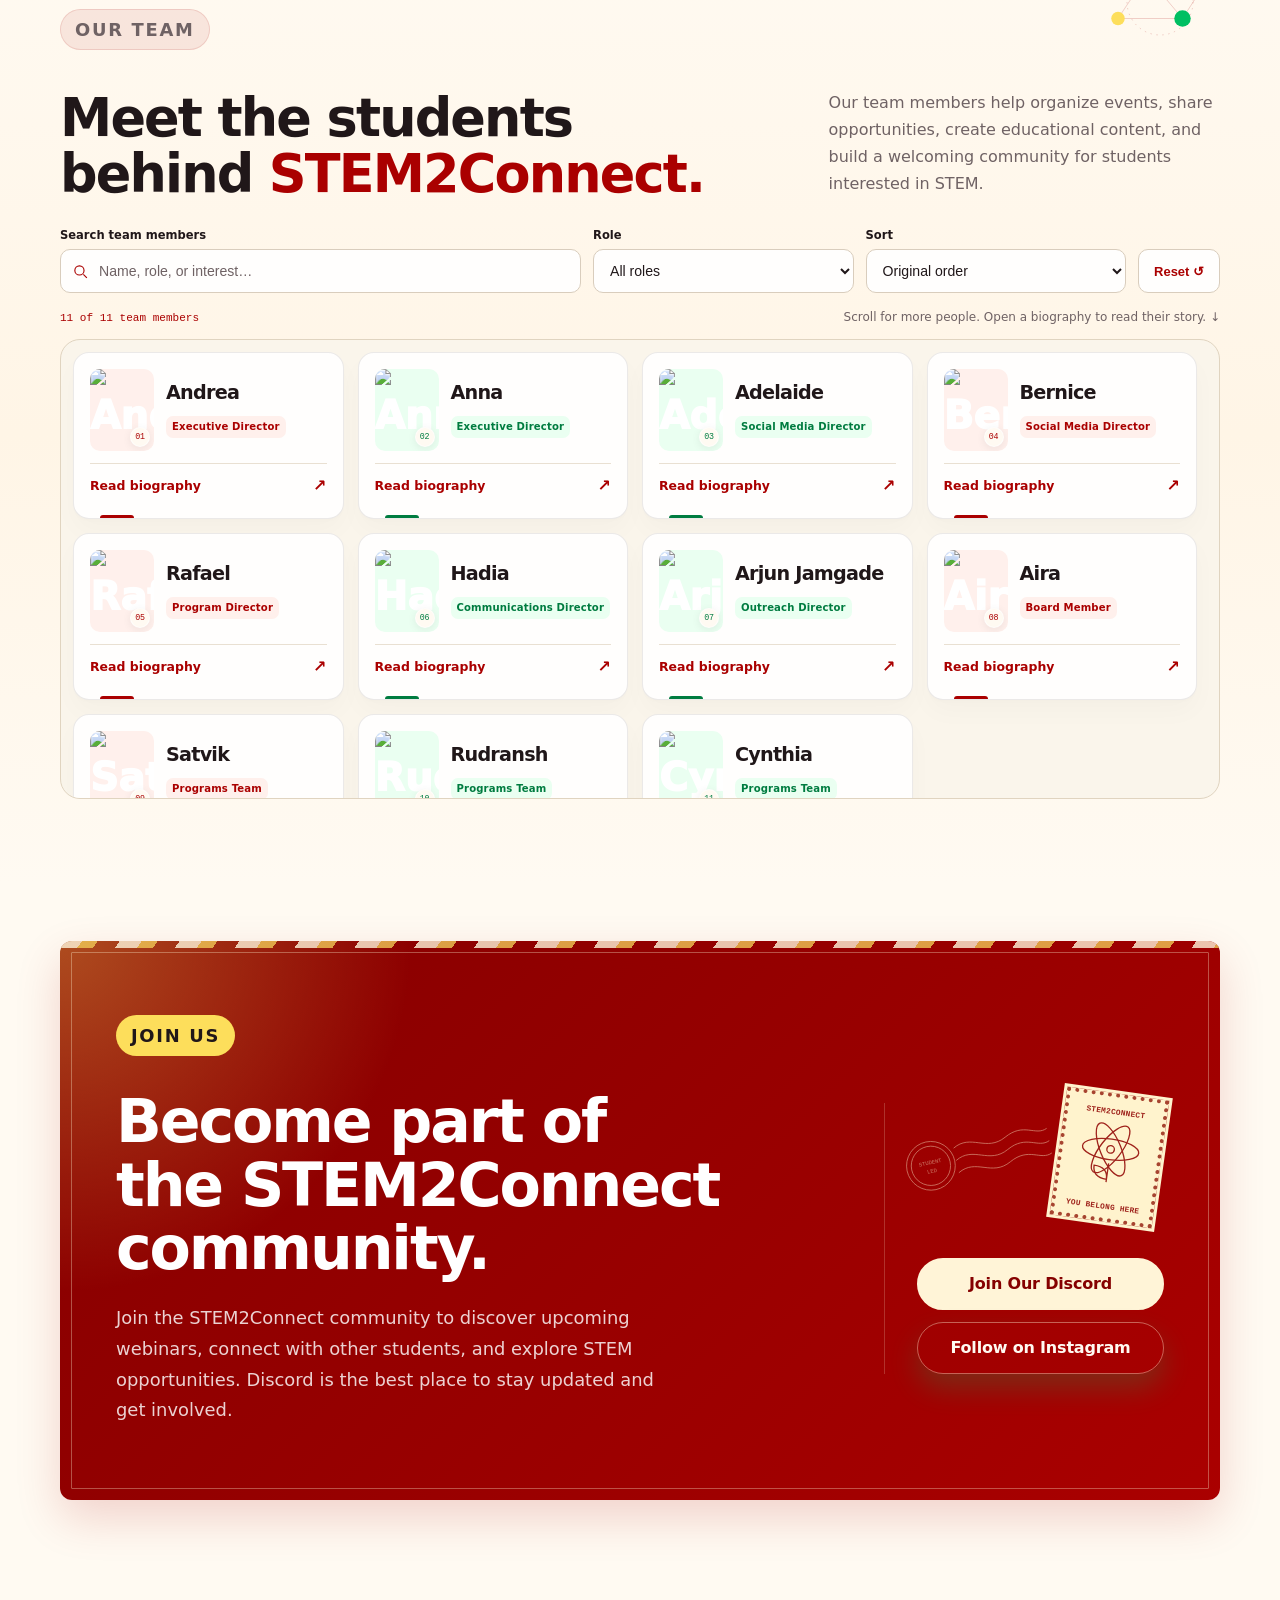
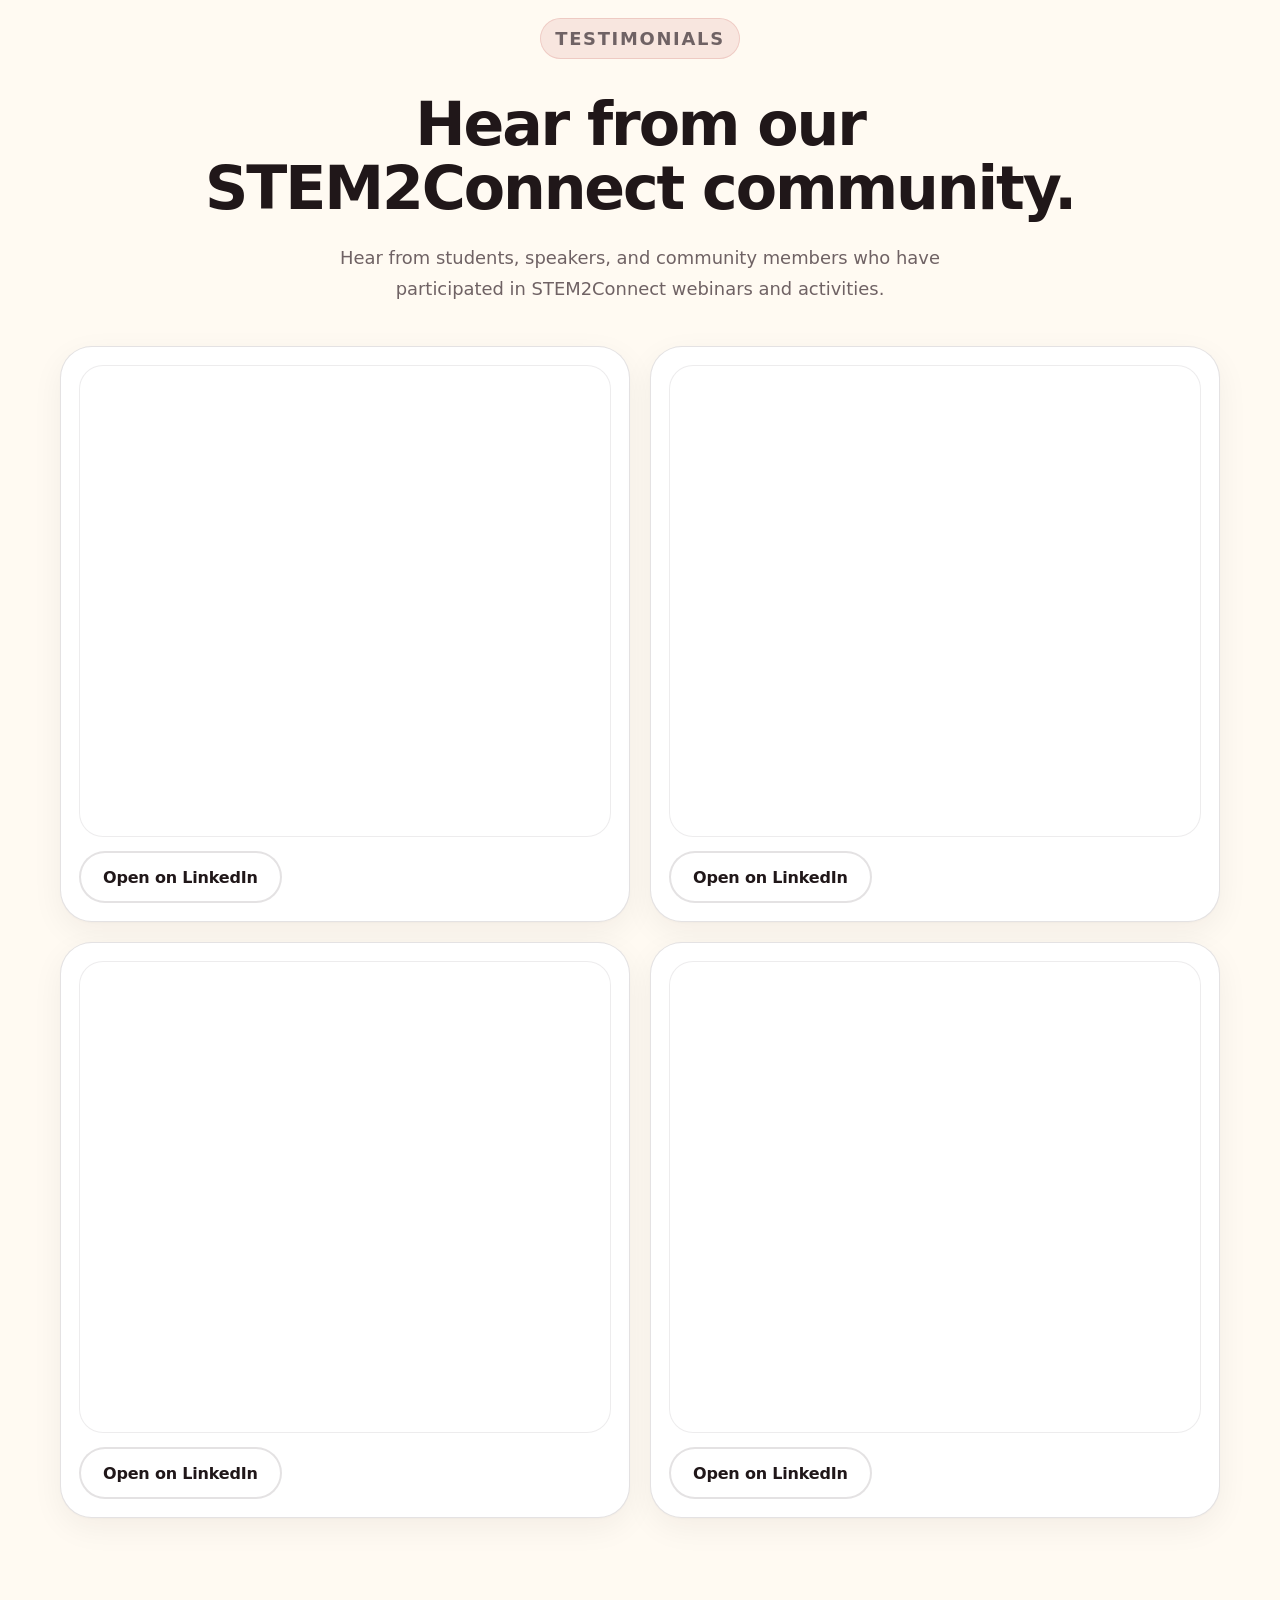
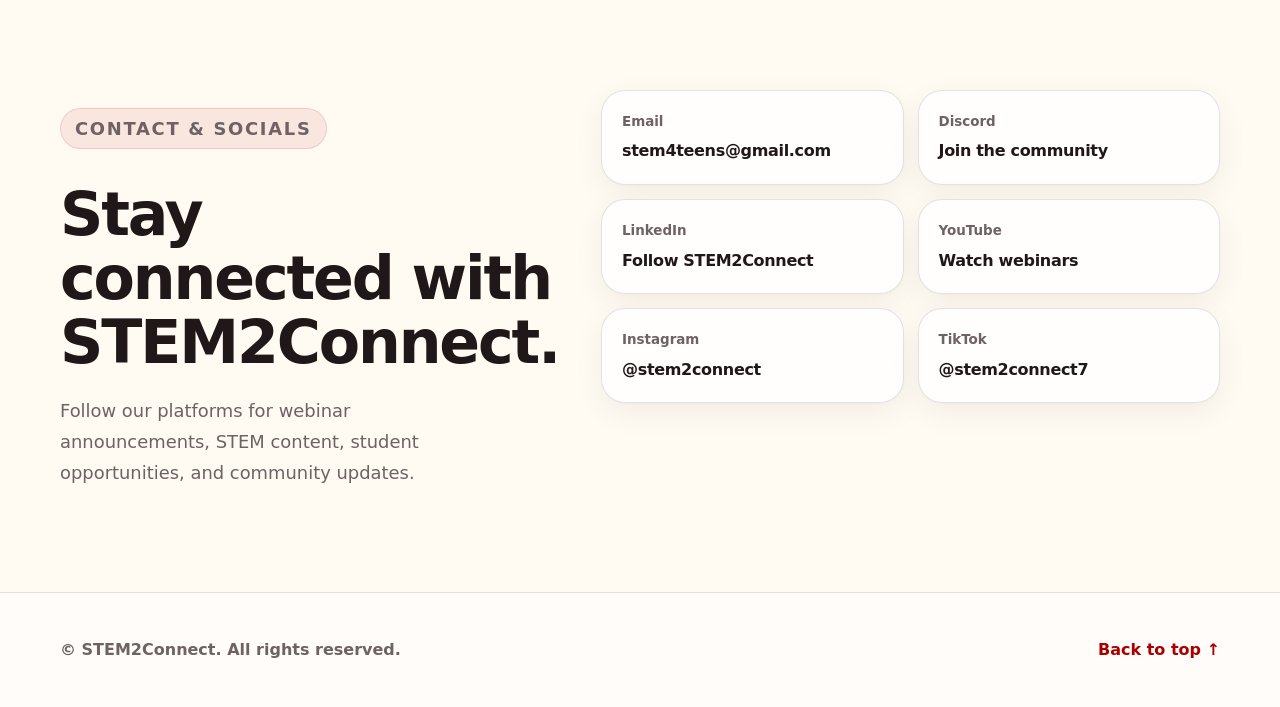
==== commit 1d95f2d5: "Compact team and recordings with searchable scroll panels" ====
--- a/index.html
+++ b/index.html
@@ -22,11 +22,12 @@
 <link rel="stylesheet" href="styles.css" />
   <meta name="msvalidate.01" content="7263639F78FCB8A011506851DCF6D35F" />
   <!-- enhancement-styles:start -->
-  <style data-enhancement="styles">@font-face{font-family:Cabinet Grotesk;src:url(assets/fonts/cabinet-variable.woff2) format("woff2");font-weight:100 900;font-style:normal;font-display:swap}@font-face{font-family:General Sans;src:url(assets/fonts/general-variable.woff2) format("woff2");font-weight:200 700;font-style:normal;font-display:swap}@font-face{font-family:Space Grotesk;src:url(assets/fonts/space-variable.woff2) format("woff2");font-weight:300 700;font-style:normal;font-display:swap}@font-face{font-family:IBM Plex Mono;src:url(assets/fonts/mono-400.woff2) format("woff2");font-weight:400;font-style:normal;font-display:swap}@font-face{font-family:IBM Plex Mono;src:url(assets/fonts/mono-600.woff2) format("woff2");font-weight:500 700;font-style:normal;font-display:swap}:root{--motion-ease: cubic-bezier(.16, 1, .3, 1);--motion-accent: #aa0000;--motion-glow: 170, 0, 0;--type-gradient: linear-gradient(115deg, #aa0000 8%, #cb4820 45%, #8b1424 75%, #aa0000);--scroll-progress: 0}body{font-family:freight-sans-pro,General Sans,system-ui,sans-serif;-webkit-font-smoothing:antialiased;text-rendering:optimizeLegibility;font-kerning:normal}h1,h2,h3,h4,.brand,.social-card strong{font-family:gelica,Cabinet Grotesk,system-ui,sans-serif;font-weight:800}.hero h1,.section-heading h2,.two-column h2,.join-card h2,.contact-grid h2{letter-spacing:-.035em}.nav-links a,.button{font-weight:650}@media(min-width:781px)and (max-width:1100px){.nav-links a{font-size:.84rem}}.brand{font-weight:850}.eyebrow,.section-label,.tag,.team-role,.timeline-date{font-weight:650}.value-number,.timeline-date,.track-id{font-variant-numeric:tabular-nums}body.hackathon-page{--motion-accent: #d8ff37;--motion-glow: 76, 244, 220;--type-gradient: linear-gradient(110deg, #d8ff37 8%, #a9f68c 38%, #4cf4dc 66%, #d8ff37 95%)}.hackathon-page :is(h1,h2,h3,h4,.brand,footer a,.core span){font-family:roc-grotesk,Space Grotesk,system-ui,sans-serif;font-weight:600}.hackathon-page h1{font-size:clamp(3rem,6.5vw,7.8rem);letter-spacing:-.045em}.hackathon-page h2{letter-spacing:-.055em}.hackathon-page h3{letter-spacing:-.03em}.hackathon-page :is(nav,.signal,.section-kicker,.button,.node,.scroll-cue,.track-id,.panel-label,.ai-line,footer,.timeline>li>span,.principles b,.deliverable-grid article>span){font-family:input-mono,IBM Plex Mono,monospace}.hackathon-page .brand{font-weight:700}.hackathon-page .after{--type-gradient: linear-gradient(110deg, #070809, #294023, #070809)}.motion-word{display:inline-block;transform-origin:0 100%}h1 .motion-word,h2 .motion-word,h3 .motion-word,h4 .motion-word{font:inherit;letter-spacing:inherit;color:inherit}.ink-gradient{color:var(--motion-accent);background:var(--type-gradient);background-size:220% 100%;background-position:var(--ink-position, 0%) 50%;-webkit-background-clip:text;background-clip:text;-webkit-text-fill-color:transparent}::selection{background:#fdde5b;color:#201719}.hackathon-page ::selection{background:#d8ff37;color:#070809}.reveal,.reveal.visible{opacity:1;transform:none;transition:none}.motion-pending{opacity:0}.motion-pending:focus-within{opacity:1}.motion-surface{position:relative;isolation:isolate;transform-style:flat;transition:box-shadow .45s var(--motion-ease),border-color .35s ease,transform .65s var(--motion-ease)}.motion-surface:after{content:"";position:absolute;inset:0;z-index:2;border-radius:inherit;pointer-events:none;opacity:0;background:radial-gradient(460px circle at var(--pointer-x, 50%) var(--pointer-y, 50%),rgba(var(--motion-glow),.07),transparent 65%);box-shadow:inset 0 0 0 1px rgba(var(--motion-glow),.24);transition:opacity .45s ease}.motion-surface:is(:hover,:focus-within):after{opacity:1}.motion-surface img{transition:transform .75s var(--motion-ease),filter .6s ease}.motion-surface:hover :is(.team-avatar,.collab-logo,.highlight-icon-img,.activity-icon){transform:rotate(-5deg) scale(1.06)}.button,.nav-cta,.nav-toggle{position:relative;isolation:isolate;transition:transform .5s var(--motion-ease),box-shadow .4s ease,background .3s ease,color .3s ease}.button:after,.nav-cta:after{content:"";position:absolute;inset:0;border-radius:inherit;pointer-events:none;background:linear-gradient(110deg,transparent 20%,rgba(255,255,255,.28) 47%,transparent 72%);background-size:260% 100%;background-position:120% 0;opacity:0;transition:background-position .8s var(--motion-ease),opacity .25s}.button:is(:hover,:focus-visible):after,.nav-cta:is(:hover,:focus-visible):after{background-position:-30% 0;opacity:1}.button:active,.nav-cta:active{scale:.97}.keyboard button{transition:scale .18s var(--motion-ease),background .2s,color .2s}.keyboard button:active{scale:.9}a:not(.button):not(.brand):not(.motion-surface){text-decoration-color:transparent;text-underline-offset:.25em;transition:color .25s,text-decoration-color .25s,background .25s}a:not(.button):not(.brand):not(.motion-surface):hover{text-decoration-color:currentColor}:is(a,button):focus-visible,.nav-links a:focus-visible,.button:focus-visible{outline:2px solid var(--motion-accent);outline-offset:5px}.site-header:after{content:"";position:absolute;inset:auto 0 0;height:2px;background:linear-gradient(90deg,#a00,#fdde5b,#00bf62);transform-origin:left;transform:scaleX(var(--scroll-progress));pointer-events:none}.hackathon-page .site-header:after{background:var(--type-gradient)}.hero-bg-shape,.grid-field,.apply-grid{translate:0 var(--layer-y, 0px);rotate:var(--layer-rotate, 0deg)}.hero-card,.hero-logo,.hero-content,.hero-copy,.machine{translate:var(--depth-x, 0px) var(--depth-y, 0px)}.hero-logo{rotate:var(--logo-angle, 0deg)}.hero-signal-canvas,.orbital-canvas,.meteor-canvas{position:absolute;inset:0;width:100%;height:100%;pointer-events:none}.hero-signal-canvas{z-index:0;opacity:.7}.meteor-canvas{z-index:3}.hackathon-page .hero{isolation:isolate}.hackathon-page .grid-field{background-position:var(--grid-x, 0px) var(--grid-y, 0px);opacity:.42}.grid-field:after,.apply-grid:after{content:"";position:absolute;inset:0;background:radial-gradient(300px circle at var(--field-x, 65%) var(--field-y, 40%),rgba(76,244,220,.17),transparent 80%)}.machine{perspective:900px}.machine .orbit-one{transform:rotateX(62deg) rotate(var(--orbit-angle, -28deg))}.machine .orbit-two{transform:rotateY(58deg) rotate(var(--orbit-angle, 52deg))}.machine .core{rotate:var(--core-angle, 0deg);transition:box-shadow .4s}.machine .core span{rotate:calc(-1 * var(--core-angle, 0deg))}.machine .node{translate:var(--node-x, 0px) var(--node-y, 0px);z-index:2}.machine.has-webgl{border-color:transparent}.machine.has-webgl .orbit{opacity:.12}.machine.has-webgl .core{background:#070809bf;border-color:#d8ff3759}.orbital-canvas{z-index:0}.machine .core{z-index:1}.signal span{animation:signal-pulse 3.6s ease-in-out infinite}.scroll-cue span{display:inline-block;animation:scroll-nudge 2.8s ease-in-out infinite}.intro-skip{position:absolute;right:20px;top:16px;z-index:4;padding:7px 12px;border:1px solid #4cf4dc;background:#070809;color:#f3f6ee;font:11px input-mono,IBM Plex Mono,monospace;cursor:pointer}@media(prefers-reduced-motion:no-preference){.stack-enabled>.stack-card{position:sticky;top:calc(var(--header-height, 76px) + 18px + var(--stack-index, 0) * 12px);z-index:calc(5 + var(--stack-index, 0));transform-origin:center top}.hackathon-page .timeline.stack-enabled>li{background:var(--panel);box-shadow:0 -1px 0 var(--line),0 -15px 24px -24px #000}.stack-enabled:focus-within>.stack-card{position:relative;top:auto;transform:none!important}}.timeline>li>span{transition:color .3s,text-shadow .3s}.timeline>li.is-current>span{color:var(--acid);text-shadow:0 0 18px #d8ff3766}.track-grid article{overflow:hidden}.track-motif{position:absolute;right:12px;top:16px;width:86px;height:86px;color:var(--cyan);opacity:.16;pointer-events:none;transition:opacity .4s,transform .8s var(--motion-ease)}.track-motif path,.track-motif circle,.track-motif ellipse{fill:none;stroke:currentColor;stroke-width:1;stroke-dasharray:180;stroke-dashoffset:var(--motif-offset, 70);transition:stroke-dashoffset 1.2s var(--motion-ease)}.track-grid article:is(:hover,:focus-within) .track-motif{opacity:.8;transform:rotate(-10deg);--motif-offset: 0}@keyframes signal-pulse{50%{box-shadow:0 0 22px var(--acid);opacity:.45}}@keyframes scroll-nudge{0%,to{transform:translateY(0)}50%{transform:translateY(5px)}}@media(hover:none),(pointer:coarse){.motion-surface{transform:none!important}}@media(max-width:780px){.site-header{backdrop-filter:none}.nav-links{visibility:hidden;transition:transform .5s var(--motion-ease),visibility .5s}.nav-links.active{visibility:visible}}@media(max-width:640px){body:not(.hackathon-page) .hero h1{font-size:clamp(2.5rem,10.5vw,3.4rem)}}@media(prefers-reduced-motion:reduce){html{scroll-behavior:auto}*,*:before,*:after{animation:none!important;transition:none!important}.motion-pending{opacity:1!important}.motion-word,.motion-surface{transform:none!important}.hero-bg-shape,.grid-field,.apply-grid,.hero-card,.hero-logo,.hero-content,.hero-copy,.machine,.machine .node{translate:none;rotate:none}.hero-signal-canvas,.orbital-canvas,.meteor-canvas,.intro-skip{display:none}.machine.has-webgl .orbit{opacity:1}.machine.has-webgl{border-color:#34413d}}@media print{.motion-pending{opacity:1!important}.hero-signal-canvas,.orbital-canvas,.meteor-canvas,.intro-skip{display:none}.stack-enabled>.stack-card{position:static;transform:none!important}}:root{--shadow-soft: 0 1px 2px rgba(32,23,25,.025), 0 10px 32px rgba(32,23,25,.055);--shadow: 0 2px 4px rgba(32,23,25,.025), 0 24px 60px rgba(32,23,25,.08)}body{font-weight:425}main p{line-height:1.72}main :is(h1,h2){text-wrap:balance}main :is(h3,h4){font-weight:700;letter-spacing:-.025em}main p{text-wrap:pretty}.hero h1{line-height:1.02;letter-spacing:-.042em;margin-block:22px 26px}.hero-subtitle{max-width:40ch}.section{padding-block:clamp(64px,6.7vw,94px)}.section-heading{margin-bottom:42px}.section-heading h2,.two-column h2,.contact-grid h2,.join-card h2{line-height:1.06;margin-block:16px 22px;letter-spacing:-.035em}.section-heading p:not(.section-label){max-width:56ch}.section-label,.eyebrow{line-height:1.3;letter-spacing:.095em}.hero-actions{margin-top:30px}.value-card,.activity-card,.team-card,.resource-card,.social-card,.collab-link,.poster-card,.testimonial-card{box-shadow:var(--shadow-soft)}.value-card,.activity-card,.team-card{padding:28px}.value-card h3,.activity-card h3,.team-card h3{margin-block:16px 10px;line-height:1.18}.value-card>span{font:550 .75rem input-mono,IBM Plex Mono,monospace;letter-spacing:.08em}.team-role{font-weight:600;font-size:.82rem;letter-spacing:.015em}.team-card p:not(.team-role),.resource-card p{font-size:.94rem}.highlight-card{padding:20px;gap:16px}.highlight-card h3{font-weight:750;margin-bottom:6px}.highlight-card p{font-size:.9rem;line-height:1.65}.hero-card{gap:18px;box-shadow:var(--shadow)}.hero-logo-wrap{position:relative;isolation:isolate;overflow:hidden}.hero-logo{position:relative;z-index:1;box-shadow:0 4px 20px #2017190a}.molecular-canvas{position:absolute;inset:0;width:100%;height:100%;pointer-events:none;z-index:0}.resource-card{padding:26px;gap:16px}.resource-card h3,.poster-card h3{line-height:1.25}.webinar-content{padding:28px}.webinar-content h3{line-height:1.22;margin-block:18px 12px}.mission-card{padding:36px}.join-section{padding-block:56px}.join-card{--type-gradient: linear-gradient(110deg, #fffaf2 8%, #fdde5b 48%, #fff4da 92%);--motion-glow: 253, 222, 91;border-radius:32px;box-shadow:0 18px 46px #aa000029}.join-card .ink-gradient{color:#fdde5b}.join-card .button-primary{border-color:#fffaf2a6;box-shadow:none}.join-card .button-primary:hover{border-color:#fdde5b;box-shadow:0 0 0 4px #fdde5b14}.testimonials-section{padding-top:44px}.button{letter-spacing:-.012em}.button img,.button [aria-hidden=true],.text-link [aria-hidden=true]{transition:transform .5s var(--motion-ease)}.button:hover [aria-hidden=true],.text-link:hover [aria-hidden=true]{transform:translate(3px)}.button:hover img{transform:rotate(-8deg)}.nav-links a[aria-current]{color:var(--primary);background:#aa000012}.text-link{text-decoration:none;background:linear-gradient(currentColor,currentColor) left bottom / 0 1px no-repeat}.text-link:hover{background-size:100% 1px}.motion-surface{transition:transform .7s var(--motion-ease),box-shadow .45s ease,border-color .4s ease}.motion-surface:after{background:radial-gradient(480px circle at var(--pointer-x,50%) var(--pointer-y,50%),rgba(var(--motion-glow),.045),transparent 72%)}.motion-surface:is(:hover,:focus-within,.touch-active):after{opacity:1}.motion-surface:is(:hover,:focus-within,.touch-active){border-color:rgba(var(--motion-glow),.2)}.motion-surface:focus-within{transform:none!important}.has-stem-icon{position:relative;color:transparent}.has-stem-icon>img{opacity:0}.stem-icon{position:absolute;inset:16%;width:68%;height:68%;color:var(--primary);overflow:visible}.green-bg .stem-icon,.green .stem-icon{color:#008e4a}.yellow-bg .stem-icon,.yellow .stem-icon{color:#a67c00}.stem-icon :is(path,circle,ellipse,rect,line,polyline){fill:none;stroke:currentColor;stroke-width:1.6;stroke-linecap:round;stroke-linejoin:round}.stem-icon .icon-solid{fill:currentColor;stroke:none}.stem-icon .icon-orbit{transform-origin:center}.motion-surface:is(:hover,:focus-within,.touch-active) .stem-icon .icon-orbit{animation:icon-orbit 3.2s linear infinite}.motion-surface:is(:hover,:focus-within,.touch-active) .stem-icon .icon-draw{animation:icon-draw 1.1s var(--motion-ease) both}.motion-surface:is(:hover,:focus-within,.touch-active) .stem-icon .icon-lift{animation:icon-lift 1.8s ease-in-out infinite}.track-motif{opacity:.27}.track-grid article:is(:hover,:focus-within,.touch-active) .track-motif{opacity:.85;transform:rotate(-8deg);--motif-offset: 0}.hackathon-page main p{line-height:1.7}.hackathon-page .hero{padding-top:clamp(64px,10vh,110px)}.hackathon-page .hero h1{margin:0;line-height:1.04;letter-spacing:-.045em}.hackathon-page h2{line-height:1.09;letter-spacing:-.045em}.hackathon-page h3{font-weight:550;letter-spacing:-.025em}.hackathon-page .hero-lede{margin-block:28px 16px;max-width:44ch}.hackathon-page .hero-actions{margin-top:30px}.hackathon-page .section{padding-block:clamp(76px,7.3vw,104px)}.hackathon-page nav a[aria-current]{color:var(--acid);text-shadow:0 0 15px rgba(216,255,55,.22)}.hackathon-page .principles,.hackathon-page .deliverable-grid{margin-top:64px}.hackathon-page .principles h3,.hackathon-page .deliverable-grid h3{margin-top:34px;margin-bottom:14px}.hackathon-page .track-grid h3{margin-top:66px;margin-bottom:14px;line-height:1.2}.hackathon-page :is(.principles p,.deliverable-grid p,.track-grid p,.timeline p,.mentor-panel li){font-size:.86rem}.hackathon-page .timeline li{padding-block:28px}.hackathon-page .mentor-panel{padding:36px;box-shadow:inset 0 1px #4cf4dc1f,0 14px 40px #0000001f}.hackathon-page .mentor-panel li{padding-block:14px}.hackathon-page .apply{padding-block:clamp(84px,9vw,120px)}.hackathon-page .machine.has-webgl .core{background:none;border-color:transparent;box-shadow:none}.hackathon-page .machine.has-webgl .orbit{opacity:0}.hackathon-page .machine.has-webgl .core span{text-shadow:0 0 20px rgba(216,255,55,.25)}.hackathon-page .machine,.hero-logo-wrap{touch-action:pan-y}.hackathon-page .hero[data-intro=impact] .grid-field{animation:grid-impact 1.3s ease-out both}.hackathon-page .hero[data-intro=impact] .hero-copy .ink-gradient{animation:type-energize 1.2s ease-out}.hackathon-page .hero[data-intro=flight] .core{opacity:.15}.hackathon-page .hero[data-intro=impact] .core{animation:core-appear .65s var(--motion-ease) both}.stack-enabled>.stack-card{scale:var(--stack-scale, 1);filter:brightness(var(--stack-light, 1))}.stack-enabled:focus-within>.stack-card{scale:1;filter:none}.hackathon-page .timeline.stack-enabled>li{box-shadow:0 -1px 0 var(--line),0 -16px 30px -27px #000}.upcoming-timeline.stack-enabled>.stack-card{box-shadow:0 -1px #20171912,0 -14px 25px -22px #20171940}@keyframes icon-orbit{to{transform:rotate(360deg)}}@keyframes icon-draw{0%{stroke-dasharray:80;stroke-dashoffset:80}to{stroke-dasharray:80;stroke-dashoffset:0}}@keyframes icon-lift{50%{transform:translateY(-2px)}}@keyframes grid-impact{0%{opacity:.9;filter:brightness(2)}to{opacity:.42;filter:brightness(1)}}@keyframes type-energize{0%{filter:brightness(1.5)}to{filter:brightness(1)}}@keyframes core-appear{0%{opacity:.15;scale:.86}to{opacity:1;scale:1}}@media(max-width:800px){.hackathon-page .principles,.hackathon-page .deliverable-grid{margin-top:40px}.hackathon-page .principles h3,.hackathon-page .deliverable-grid h3{margin-top:22px}.hackathon-page .section{padding-block:68px}}@media(max-width:640px){.hero-content{padding-inline:16px}.hero h1{margin-block:20px 22px;font-size:clamp(2.35rem,10vw,3.4rem)}.hero-subtitle{font-size:1.04rem}.section{padding-block:60px}.section-heading{margin-bottom:30px}.hero-card{padding:20px;gap:16px}.highlight-card{padding:18px;gap:14px}.value-card,.activity-card,.team-card,.resource-card{padding:24px}.mission-card,.webinar-content{padding:26px}.join-card{padding:28px}.join-card h2{font-size:clamp(2rem,8.6vw,3.4rem)}.hackathon-page .mentor-panel{padding:26px}.hackathon-page .timeline li{padding-block:24px}.hackathon-page .hero h1{font-size:clamp(2.5rem,10.5vw,3.6rem)}.hackathon-page .hero{padding-top:60px}}@media(max-width:780px){.nav-links a{transition:background .25s,color .25s,transform .5s var(--motion-ease),opacity .4s}.nav-links:not(.active) a{opacity:0;transform:translate(16px)}.nav-links.active a{opacity:1;transform:none;transition-delay:calc(var(--nav-index,0) * 18ms)}}@media(prefers-reduced-motion:reduce){.molecular-canvas{display:none}.stack-enabled>.stack-card{scale:1;filter:none}.stem-icon *{animation:none!important}.hero[data-intro] .core{opacity:1}}@media print{.molecular-canvas{display:none}}.team-section{position:relative;background:linear-gradient(180deg,#fffaf2,#fff5e6 54%,#fffaf2);scroll-margin-top:92px}.team-section .team-heading{position:relative;display:grid;grid-template-columns:minmax(0,1.8fr) minmax(0,1fr);column-gap:clamp(24px,5vw,72px);align-items:end;text-align:left;margin-bottom:42px}.team-heading .section-label{grid-column:1 / -1;justify-self:start}.team-heading h2{font-size:clamp(2.25rem,4.1vw,3.6rem);line-height:1.06;margin:22px 0 0;max-width:19ch;text-wrap:initial}.team-heading-accent{color:var(--primary)}.team-heading>p:not(.section-label){margin:0 0 4px;font-size:1rem;line-height:1.7}.team-constellation{position:absolute;right:0;top:-34px;width:120px;height:90px;color:#aa00003b;pointer-events:none}.team-section .team-grid{grid-template-columns:repeat(4,minmax(0,1fr));gap:24px;align-items:stretch}.team-section .team-card{--team-accent: #aa0000;--team-tint: #fff0ec;display:flex;flex-direction:column;position:relative;padding:12px 12px 26px;border-radius:26px;border:1px solid rgba(32,23,25,.09);background:#fffefd;box-shadow:0 2px 3px #20171903,0 12px 26px #20171906;min-width:0;transition:transform .5s var(--motion-ease),box-shadow .4s ease,border-color .4s ease}.team-section .team-card:nth-child(4n+2),.team-section .team-card:nth-child(4n+3){--team-accent: #007c40;--team-tint: #eafff1}.team-section .team-card:before{content:"";position:absolute;left:26px;bottom:0;width:34px;height:3px;border-radius:3px 3px 0 0;background:var(--team-accent);transform-origin:left;transition:transform .5s var(--motion-ease)}.team-portrait{position:relative;aspect-ratio:1 / 1;border-radius:17px;overflow:hidden;isolation:isolate;background:var(--team-tint)}.team-section .team-avatar{display:block;width:100%;height:100%;object-fit:cover;object-position:var(--portrait-position, 50% 38%);border-radius:0;box-shadow:none;transition:transform .65s var(--motion-ease)}.team-avatar[alt=Bernice]{--portrait-position: 50% 25%}.team-avatar[alt=Hadia]{--portrait-position: 50% 35%}.team-avatar[alt="Arjun Jamgade"]{--portrait-position: 50% 45%}.team-number{position:absolute;right:10px;bottom:10px;display:grid;place-items:center;width:31px;height:31px;background:#fffaf2;border:1px solid #ffffffb3;color:var(--team-accent);border-radius:50%;font:500 .65rem input-mono,IBM Plex Mono,monospace;letter-spacing:-.03em;box-shadow:0 2px 10px #20171912}.team-identity{padding:0 12px}.team-section .team-card h3{font-size:clamp(1.35rem,1.8vw,1.65rem);letter-spacing:-.04em;line-height:1.15;margin:22px 0 10px}.team-section .team-role{display:inline-block;color:var(--team-accent)!important;background:var(--team-tint);font-size:.69rem;font-weight:650;line-height:1.4;letter-spacing:.015em;padding:6px 9px;border-radius:7px;margin:0!important}.team-section .team-bio{padding:0 12px;margin:17px 0 0;font-size:.89rem!important;line-height:1.7;text-wrap:pretty}@media(hover:hover)and (pointer:fine)and (prefers-reduced-motion:no-preference){.team-section .team-card:hover{border-color:#aa000026;box-shadow:0 5px 10px #20171905,0 22px 42px #20171912}.team-section .team-card:hover .team-avatar{transform:scale(1.035)}.team-section .team-card:hover:before{transform:scaleX(2.1)}}@media(max-width:1000px){.team-section .team-grid{grid-template-columns:repeat(2,minmax(0,1fr))}.team-section .team-heading{grid-template-columns:1fr}.team-heading>p:not(.section-label){margin:24px 0 0;max-width:52ch}.team-constellation{top:8px;width:110px}.team-section .team-card h3{font-size:1.65rem}}@media(max-width:600px){.team-section .team-grid{grid-template-columns:minmax(0,1fr);gap:18px}.team-section .team-heading{margin-bottom:30px}.team-heading h2{font-size:clamp(1.95rem,7.2vw,2.6rem)}.team-heading>p:not(.section-label){font-size:.95rem}.team-constellation{width:70px;height:54px;top:-16px}.team-section .team-card{display:grid;grid-template-columns:124px minmax(0,1fr);align-items:center;padding:12px 12px 24px;border-radius:23px}.team-identity{padding:0 0 0 18px}.team-section .team-card h3{font-size:1.3rem;margin:0 0 12px}.team-section .team-role{font-size:.65rem;padding:5px 7px}.team-section .team-bio{grid-column:1 / -1;padding:0 10px;margin-top:20px}.team-number{width:26px;height:26px;right:7px;bottom:7px}}@media(prefers-reduced-motion:reduce),(hover:none){.team-section .team-card:hover,.team-section .team-card:hover .team-avatar{transform:none}.team-section .team-card,.team-section .team-avatar,.team-section .team-card:before{transition:none}}.about-section .two-column{grid-template-columns:minmax(0,1.12fr) minmax(0,.88fr);gap:clamp(32px,5vw,76px);align-items:center}.about-section .about-headline{font-size:clamp(2.15rem,3.9vw,3.65rem);line-height:1.06;letter-spacing:-.045em;margin-block:22px 26px;text-wrap:initial}.about-title-line{display:block}.about-headline em{font-style:normal;color:var(--primary)}.about-headline>.about-title-line:first-child .motion-word{background:none;-webkit-text-fill-color:currentColor;color:var(--ink)}.about-section .large-text{max-width:42ch;font-size:clamp(1rem,1.3vw,1.12rem);line-height:1.8}.about-index,.mission-index{font:500 .68rem input-mono,IBM Plex Mono,monospace;letter-spacing:.08em}.about-index{margin-right:8px;opacity:.65}.mission-index{display:block;color:var(--primary);margin-bottom:16px;position:relative}.about-section .mission-card{padding:clamp(28px,3vw,42px)}.about-section .mission-card p{max-width:43ch;font-size:.97rem;line-height:1.8}.about-section .values-grid{position:relative;margin-top:82px;padding-top:28px;gap:22px}.about-section .value-card{position:relative;padding:30px 26px 28px}.about-section .value-card h3{font-size:1.32rem;margin-top:14px}.about-section .value-card p{font-size:.94rem;line-height:1.75}.about-section .value-index{font-size:.67rem;opacity:.65}.about-section .value-symbol{position:absolute;left:26px;top:-48px;width:40px;height:40px;display:grid;place-items:center;border-radius:50%;background:#fffaf2;border:1px solid #aa000026;color:var(--primary);z-index:2;transition:background .3s,border-color .3s}.value-symbol svg{width:22px;height:22px;fill:none;stroke:currentColor;stroke-width:1.5;stroke-linecap:round;stroke-linejoin:round}.about-section .value-reached .value-symbol{background:#fff2cf;border-color:#a006}.values-connection{position:absolute;inset:0;width:100%;height:100%;overflow:visible;pointer-events:none}.values-connection path{fill:none;stroke-width:1.4}.values-track{stroke:#a002}.values-progress{stroke:var(--primary);stroke-dasharray:1;stroke-dashoffset:1}@media(max-width:1020px){.about-section .two-column{grid-template-columns:1fr;gap:34px}.about-section .about-headline{font-size:clamp(2rem,5.5vw,3.3rem)}.about-section .large-text,.about-section .mission-card p{max-width:52ch}.about-section .values-grid{grid-template-columns:1fr;padding:0 0 0 52px;margin-top:42px;gap:20px}.about-section .value-card{padding:24px}.about-section .value-symbol{left:-52px;top:24px}.about-section .value-card h3{margin-top:8px}}@media(max-width:420px){.about-section .about-headline{font-size:clamp(1.65rem,7.4vw,2rem)}.about-section .value-card{padding:20px}.about-section .value-card h3{font-size:1.18rem}}@media(prefers-reduced-motion:reduce){.about-section .value-symbol{transition:none}.values-progress{stroke-dashoffset:0!important}}.navbar .brand{flex-shrink:0;white-space:nowrap}@media(min-width:1321px){.navbar{width:min(1400px,calc(100% - 48px))}.navbar .nav-links{gap:3px}.navbar .nav-links a{padding-inline:10px;font-size:.88rem;white-space:nowrap}}@media(max-width:1320px){.navbar{position:relative}.navbar .nav-toggle{display:block;position:relative;z-index:120;flex-shrink:0}.navbar .brand-name{display:inline}.navbar .nav-links{position:absolute;inset:var(--header-height) 0 auto auto;width:min(440px,100%);height:auto;max-height:calc(100dvh - var(--header-height) - 16px);overflow-y:auto;overscroll-behavior:contain;padding:16px;flex-direction:column;align-items:stretch;gap:6px;background:#fffaf2;border:1px solid var(--border);border-radius:0 0 22px 22px;box-shadow:var(--shadow-soft);transform:translateY(-8px);opacity:0;visibility:hidden;pointer-events:none;transition:opacity .18s,transform .18s,visibility .18s;z-index:110}.navbar .nav-links.active{transform:none;opacity:1;visibility:visible;pointer-events:auto}.navbar .nav-links a{justify-content:flex-start;width:100%;min-height:44px;padding:10px 14px;font-size:.96rem;background:transparent;border:0}.navbar .nav-links.active a{opacity:1;transform:none;transition-delay:0s}}@media(prefers-reduced-motion:reduce){.navbar .nav-links,.navbar .nav-links a{transition:none}}.about-section .two-column{row-gap:38px}.about-section .mission-card{grid-column:1 / -1;display:grid;grid-template-columns:minmax(150px,.38fr) 1fr;column-gap:36px;align-items:start}.about-section .mission-card .mission-index{grid-column:1;margin-bottom:10px}.about-section .mission-card h3{grid-column:1;margin-bottom:0}.about-section .mission-card p{grid-column:2;grid-row:1 / 3;max-width:76ch}.pencil-phrase{display:inline-block;position:relative;white-space:nowrap}.pencil-underline{position:absolute;width:103%;height:.34em;left:-1.5%;bottom:-.26em;overflow:visible;pointer-events:none}.pencil-underline path{fill:none;stroke:var(--primary);stroke-width:2.4;stroke-linecap:round;stroke-dasharray:1;stroke-dashoffset:0}.pencil-underline path+path{stroke-width:1.5;opacity:.65}.underline-pending .pencil-underline path{stroke-dashoffset:1}.underline-drawn .pencil-underline path{animation:pencil-draw 1.05s cubic-bezier(.3,.05,.25,1) .16s both}.underline-drawn .pencil-underline path+path{animation-duration:.65s;animation-delay:.78s}@keyframes pencil-draw{0%{stroke-dashoffset:1}to{stroke-dashoffset:0}}.mission-network{width:100%;max-width:480px;margin:0 auto;align-self:center}.mission-network-stage{position:relative;width:100%;aspect-ratio:440 / 350;isolation:isolate}.mission-links{position:absolute;inset:0;width:100%;height:100%;overflow:visible;pointer-events:none}.mission-links path{fill:none;stroke:#c9c1ab;stroke-width:1.6;transition:stroke .25s ease,stroke-width .25s ease}.mission-links path.is-connected{stroke:var(--primary);stroke-width:2.2}.mission-junctions{fill:#b2a98f}.mission-node{position:absolute;display:flex;flex-direction:column;justify-content:center;align-items:center;gap:5px;width:34.5%;aspect-ratio:1;padding:12px 8px 16px;border-radius:50%;border:1px solid #e7dfd2;background:radial-gradient(circle at 35% 25%,#fffefd 20%,#fffaf2);color:var(--ink);box-shadow:0 3px 5px #38281204,0 12px 26px #3828120b;transform:translate(-50%,-50%);cursor:pointer;-webkit-tap-highlight-color:transparent;transition:border-color .25s ease,box-shadow .25s ease,background .25s ease}.mission-students{left:50%;top:23%}.mission-research{left:20%;top:73%}.mission-opportunities{left:80%;top:73%}.mission-node .mission-art{display:block;width:80%;height:67%;overflow:visible;pointer-events:none;transform-origin:center bottom;transition:transform .35s cubic-bezier(.16,1,.3,1)}.mission-node>span{font-family:gelica,Cabinet Grotesk,system-ui,sans-serif;font-size:clamp(.9rem,1.35vw,1.18rem);font-weight:800;line-height:1.15;letter-spacing:-.025em}.mission-node.is-active{border-color:var(--primary);background:radial-gradient(circle at 35% 25%,#fff9f3,#fceae4);box-shadow:0 4px 8px #aa000009,0 14px 30px #aa000016}.mission-node.is-active .mission-art{transform:translateY(-3px) rotate(-2deg)}.mission-node:focus-visible{outline:2px solid var(--primary);outline-offset:5px}.mission-network figcaption{text-align:center;color:var(--muted);font-size:.78rem;letter-spacing:.025em;margin-top:4px}@media(max-width:1020px){.mission-network{max-width:440px}.mission-node>span{font-size:1.05rem}.about-section .mission-card{column-gap:24px}}@media(max-width:600px){.about-section .two-column{row-gap:28px}.about-section .mission-card{display:block}.about-section .mission-card h3{margin-bottom:16px}.mission-node{padding:10px 5px 13px;gap:3px}.mission-node>span{font-size:clamp(.78rem,3.6vw,1.05rem)}}@media(prefers-reduced-motion:reduce){.pencil-underline path{animation:none!important;stroke-dashoffset:0!important}.mission-node,.mission-node .mission-art,.mission-links path{transition:none}.mission-node.is-active .mission-art{transform:none}}@media print{.mission-network figcaption{display:none}.pencil-underline path{animation:none;stroke-dashoffset:0}}.about-headline>.about-title-line:nth-child(2)>.motion-word{background:none;-webkit-text-fill-color:currentColor;color:var(--ink)}.events-section .upcoming-layout{grid-template-columns:minmax(250px,.68fr) minmax(0,1.32fr);align-items:start;gap:30px}.events-section .upcoming-timeline{gap:22px}.events-section .upcoming-timeline:before{display:none}.events-section .event-ticket{--ticket-cut: 102px;position:relative!important;top:auto!important;scale:1!important;filter:none!important;grid-template-columns:82px minmax(0,1fr);column-gap:24px;row-gap:14px;padding:24px;border-radius:15px;background:#fffefd;box-shadow:0 5px 18px #38281209}.events-section .event-ticket:before,.events-section .event-ticket:after{content:"";position:absolute;left:var(--ticket-cut);width:17px;height:17px;border:1px solid var(--border);border-radius:50%;background:#fbfcf4;z-index:3;opacity:1;box-shadow:none}.events-section .event-ticket:before{top:-10px}.events-section .event-ticket:after{bottom:-10px;top:auto;right:auto}.ticket-stub{grid-column:1;grid-row:1 / 3;height:100%;border-right:1px dashed #d9cbb6;padding-right:18px;display:flex;flex-direction:column;align-items:center;gap:20px}.event-ticket .timeline-date{text-align:center}.ticket-month{display:block;font:600 .65rem input-mono,IBM Plex Mono,monospace;text-transform:uppercase;letter-spacing:.1em}.ticket-day{display:block;font:800 2.6rem gelica,Cabinet Grotesk,sans-serif;line-height:1.2}.ticket-day small{font-size:.7rem;vertical-align:super;letter-spacing:0}.event-ticket .timeline-icon{width:48px;height:48px;border-radius:12px;margin-top:auto}.event-ticket .timeline-main{grid-column:2;align-self:center}.event-ticket .timeline-main h4{margin:0;font-size:clamp(1.25rem,1.85vw,1.65rem);line-height:1.16}.event-ticket .timeline-meta{grid-column:2;border-left:0;border-top:1px solid #e9e0d2;padding:12px 0 0;font-size:.82rem}.event-ticket .timeline-meta p{font-weight:450}.event-ticket .timeline-meta a{font-weight:650;text-decoration:underline;text-decoration-color:#a004;text-underline-offset:3px}.ticket-trace{position:absolute;inset:-1px;border:1px solid var(--primary);border-radius:inherit;pointer-events:none;clip-path:inset(0 100% 0 0);transition:clip-path .65s cubic-bezier(.16,1,.3,1)}.event-ticket:is(:hover,:focus-within) .ticket-trace{clip-path:inset(0)}.events-section #dan-garcia-webinar{width:100%;max-width:100%;min-width:0;height:320px;grid-template-rows:auto minmax(0,1fr) auto}#dan-garcia-webinar .ticket-stub{grid-row:1 / -1;min-height:0}#dan-garcia-webinar .timeline-icon:has(.event-speaker-photo){width:62px;height:90px;max-width:100%;flex-shrink:0;border-radius:50%}#dan-garcia-webinar .timeline-main{grid-row:1;min-width:0}#dan-garcia-webinar .webinar-scroll-hint{margin:6px 0 0;color:var(--muted);font-size:.68rem;line-height:1.35}#dan-garcia-webinar .webinar-details{grid-row:2;align-self:stretch;min-height:0;min-width:0;overflow-y:auto;overflow-wrap:anywhere;scrollbar-gutter:stable;scrollbar-width:thin;padding-right:10px}#dan-garcia-webinar .webinar-details:focus-visible{outline:2px solid var(--primary);outline-offset:3px;border-radius:3px}#dan-garcia-webinar .webinar-details>p:first-child{margin-top:0}#dan-garcia-webinar .webinar-footer{grid-row:3;min-width:0;overflow-wrap:anywhere}@media(max-width:600px){.events-section #dan-garcia-webinar{height:360px}#dan-garcia-webinar .timeline-icon:has(.event-speaker-photo){width:44px;height:64px}}@media print{.events-section #dan-garcia-webinar{height:auto;grid-template-rows:auto auto auto}#dan-garcia-webinar .webinar-details{overflow:visible}#dan-garcia-webinar .webinar-scroll-hint{display:none}}.recordings-heading{margin-top:66px;margin-bottom:28px;display:flex;align-items:center;justify-content:space-between;gap:20px}.recordings-heading h3{margin:0;font-size:clamp(1.8rem,3vw,2.6rem)}.recordings-heading .section-label{margin:0}@media(max-width:1000px){.events-section .upcoming-layout{grid-template-columns:1fr}}@media(max-width:600px){.events-section .upcoming-showcase{padding:18px}.events-section .event-ticket{--ticket-cut: 76px;grid-template-columns:57px minmax(0,1fr);gap:12px;padding:20px 16px}.ticket-stub{padding-right:12px}.ticket-day{font-size:2.15rem}.ticket-month{font-size:.56rem}.event-ticket .timeline-main h4{font-size:1.23rem}.event-ticket .timeline-meta{font-size:.78rem}.event-ticket .timeline-icon{width:38px;height:38px}.recordings-heading{flex-direction:column;align-items:flex-start;gap:12px}}.activity-icon.mini-lab{width:88px;height:88px;border-radius:24px;padding:9px;overflow:visible}.mini-lab svg{width:100%;height:100%;fill:none;stroke:#a34836;stroke-width:2;stroke-linecap:round;stroke-linejoin:round}.mini-lab.green-bg svg{stroke:#517a5d}.mini-lab.yellow-bg svg{stroke:#9b7228}.lab-wave{transform-origin:center;transform-box:fill-box}.mini-lab.detail-entered .lab-wave{animation:lab-wave 1.1s ease-in-out}.mini-lab.detail-entered .lab-bubble{animation:lab-bubble 1.2s ease-out}.mini-lab.detail-entered .second-bubble{animation-delay:.18s}.mini-lab.detail-entered .lab-message{transform-origin:center;transform-box:fill-box;animation:lab-message .65s cubic-bezier(.16,1,.3,1) both}.mini-lab.detail-entered .second-message{animation-delay:.3s}.lab-leaf{transform-box:fill-box;transform-origin:bottom right}.lab-leaf.leaf-right{transform-origin:bottom left}.mini-lab.detail-entered .lab-leaf{animation:lab-leaf 1.1s cubic-bezier(.16,1,.3,1)}.mini-lab.detail-entered .leaf-right{animation-delay:.16s}@keyframes lab-wave{0%,to{transform:scaleY(1)}25%,65%{transform:scaleY(.35)}45%,80%{transform:scaleY(1.2)}}@keyframes lab-bubble{0%{transform:translateY(7px);opacity:0}30%{opacity:1}80%{transform:translateY(-9px);opacity:0}to{transform:none;opacity:1}}@keyframes lab-message{0%{transform:translateY(5px) scale(.75);opacity:.2}to{transform:none;opacity:1}}@keyframes lab-leaf{0%{transform:scale(.35) rotate(-24deg)}to{transform:none}}.reading-room .resources-hero{padding-bottom:24px}.reading-room .resources-hero-card{padding:clamp(28px,4vw,54px);border-radius:20px}.reading-room .resources-hero h1{max-width:16ch;font-size:clamp(2.5rem,5vw,4.6rem);line-height:1.03}.reading-room .resources-archive-section>.section-heading{text-align:left}.reading-room .resources-archive-section>.section-heading h2{max-width:22ch}.reading-tools{display:grid;grid-template-columns:minmax(0,1fr) minmax(220px,.4fr);gap:22px;align-items:end;margin-bottom:26px}.reading-tools[hidden],.publication-card[hidden],.reading-empty[hidden]{display:none!important}.reading-filters{display:flex;flex-wrap:wrap;align-items:center;gap:8px}.reading-filters button{min-height:42px;padding:9px 15px;border:1px solid #e4d7c3;background:#fffdf8;border-radius:30px;font:550 .83rem freight-sans-pro,General Sans,sans-serif;color:var(--ink);cursor:pointer;transition:background .18s,border-color .18s}.reading-filters button[aria-pressed=true]{background:var(--primary);border-color:var(--primary);color:#fffaf2}.reading-search{display:grid;gap:8px;font-size:.75rem;font-weight:650}.reading-search input{width:100%;min-height:46px;border:1px solid #d9ccb8;border-radius:9px;padding:10px 13px;background:#fffefd;color:var(--ink);font:400 .88rem freight-sans-pro,General Sans,sans-serif}.reading-search input:focus-visible{outline:2px solid var(--primary);outline-offset:3px}.reading-tools .reading-count{grid-column:1/-1;margin:-4px 0 0;font:450 .72rem input-mono,IBM Plex Mono,monospace;color:var(--muted)}.reading-room .reading-library{gap:28px;align-items:stretch}.reading-room .publication-card{--cover: #f8efdc;--cover-ink: #9d3526;position:relative;padding:0;gap:0;border-radius:8px 18px 18px 8px;background:#fffefd;border-color:#e5dac7;overflow:hidden;box-shadow:3px 3px #e9dfcf,5px 5px #fcf7ed,0 10px 24px #38281209}.reading-room .publication-card[data-topic=health]{--cover: #edf3e9;--cover-ink: #427658}.reading-room .publication-card[data-topic=environment]{--cover: #f5efd5;--cover-ink: #6b773d}.reading-room .publication-card[data-topic=pathways]{--cover: #f8e9e2;--cover-ink: #a34536}.publication-cover{position:relative;padding:26px 26px 100px 30px;min-height:345px;background:linear-gradient(90deg,#00000009,transparent 12px),var(--cover);border-bottom:1px solid #38281212}.publication-masthead{display:flex;justify-content:space-between;align-items:start;gap:14px;margin-bottom:30px;border-bottom:1px solid #38281226;padding-bottom:14px;color:var(--cover-ink)}.publication-masthead>span:first-child{font:800 .82rem/.95 gelica,Cabinet Grotesk,sans-serif;letter-spacing:-.025em}.publication-masthead>span:last-child{font:450 .57rem input-mono,IBM Plex Mono,monospace;white-space:nowrap}.publication-cover .tag{position:relative;z-index:1;font-size:.65rem;background:#fffdf899;color:var(--cover-ink);border:1px solid #38281216;padding:5px 9px;margin-bottom:15px}.reading-room .publication-card h3{position:relative;z-index:1;margin:0;font-size:1.48rem;line-height:1.12;letter-spacing:-.025em}.publication-art{position:absolute;right:22px;bottom:14px;width:84px;height:76px;fill:none;stroke:var(--cover-ink);stroke-width:1.5;stroke-linecap:round;opacity:.45}.publication-detail{flex:1;display:flex;flex-direction:column;align-items:start;gap:20px;padding:24px 26px 28px 30px}.publication-detail .button{border:none;background:transparent;border-bottom:1px solid #cbb69b;border-radius:0;min-height:44px;padding:8px 0;box-shadow:none;font-size:.85rem}.reading-room .publication-card.featured-publication{grid-column:1/-1;display:grid;grid-template-columns:1.35fr 1fr}.featured-publication .publication-cover{min-height:370px;padding:34px 40px 90px;border-bottom:0;border-right:1px solid #38281216}.reading-room .featured-publication h3{max-width:26ch;font-size:clamp(1.8rem,2.65vw,2.7rem);line-height:1.1}.featured-publication .publication-art{width:140px;height:95px;opacity:.28}.featured-publication .publication-detail{justify-content:center;padding:clamp(26px,4vw,55px)}.featured-publication .publication-detail p{font-size:1.08rem}.featured-publication .publication-detail .button{margin-top:0}.featured-label{color:var(--primary);font:600 .7rem input-mono,IBM Plex Mono,monospace;text-transform:uppercase;letter-spacing:.08em}.reading-empty{border:1px dashed #d6c6ae;border-radius:18px;padding:44px;text-align:center}.reading-empty h3{font-size:1.8rem}@media(hover:hover)and (pointer:fine){.reading-room .publication-card:hover{translate:0 -4px;box-shadow:3px 6px #e9dfcf,5px 8px #fcf7ed,0 20px 30px #38281212}}@media(max-width:1000px){.reading-tools{grid-template-columns:1fr}.reading-search{max-width:440px}.reading-room .reading-library{grid-template-columns:repeat(2,minmax(0,1fr))}}@media(max-width:650px){.reading-room .reading-library{grid-template-columns:1fr}.reading-room .publication-card.featured-publication{display:flex}.featured-publication .publication-cover{padding:26px 26px 90px 30px;min-height:340px;border-right:0;border-bottom:1px solid #38281216}.reading-room .publication-card h3{font-size:1.65rem}.publication-cover{min-height:310px}.reading-filters{gap:7px}.reading-filters button{padding-inline:12px;font-size:.78rem}.reading-search{max-width:none}}.invitation-card{position:relative;border-radius:12px;outline:1px solid #fff5d655;outline-offset:-12px;grid-template-columns:minmax(0,1fr) 280px;gap:52px}.invitation-card:before{content:"";position:absolute;inset:0 0 auto;height:7px;background:repeating-linear-gradient(125deg,#fff5da 0 18px,#f0c755 18px 31px,transparent 31px 49px);opacity:.8}.invitation-card h2{max-width:15ch}.invitation-card>div:first-child>p:last-child{max-width:50ch}.invitation-card .join-actions{position:relative;display:flex;flex-direction:column;align-items:stretch;gap:12px;padding-top:155px;border-left:1px solid #fff5d633;padding-left:32px}.invitation-card .join-actions .button{justify-content:center}.invitation-card .button-primary{background:#fff4d7;border-color:#fff4d7;color:#850000}.invitation-card .button-secondary{background:transparent;border:1px solid #fff5d666;color:#fffaf2}.invitation-stamp{position:absolute;top:-10px;right:3px;width:103px;padding:10px 9px 7px;color:#9f231c;background:#fff3cd;border:4px dotted #a74430;outline:3px solid #fff3cd;transform:rotate(8deg);box-shadow:2px 3px #00000016}.invitation-stamp>span{display:block;font:650 .49rem input-mono,IBM Plex Mono,monospace;text-align:center;letter-spacing:.03em}.invitation-stamp svg{width:100%;height:68px;margin:5px 0;fill:none;stroke:currentColor;stroke-width:1.4}.invitation-postmark{position:absolute;width:165px;top:22px;left:8px;color:#fff3cd;opacity:.5;transform:rotate(-12deg)}.invitation-postmark svg{width:100%;fill:none;stroke:currentColor}.invitation-postmark text{fill:currentColor;stroke:none;font:7px input-mono,IBM Plex Mono,monospace}.invitation-card.detail-entered .invitation-stamp{animation:invitation-press .75s cubic-bezier(.16,1,.3,1) both}@keyframes invitation-press{0%{transform:translateY(-14px) rotate(14deg) scale(1.15);opacity:.2}65%{transform:rotate(6deg) scale(.97);opacity:1}to{transform:rotate(8deg)}}@media(max-width:800px){.invitation-card{grid-template-columns:1fr;gap:28px}.invitation-card h2{max-width:19ch}.invitation-card .join-actions{padding:25px 132px 0 0;border-left:0;border-top:1px solid #fff5d633;min-height:164px}.invitation-stamp{top:32px;right:2px}.invitation-postmark{display:none}}@media(max-width:440px){.invitation-card .join-actions{padding:160px 0 0}.invitation-stamp{right:calc(50% - 51px)}}@media(prefers-reduced-motion:reduce){.mini-lab *,.invitation-stamp{animation:none!important}.ticket-trace{transition:none}.reading-room .publication-card:hover{translate:none}}.reading-room .resources-archive-section>.section-heading p:not(.section-label){margin-inline:0}.world-observatory{display:none}@media(min-width:1680px)and (hover:hover)and (pointer:fine){.world-observatory{display:block;position:absolute;left:1257px;right:clamp(24px,2.5vw,72px);top:49%;height:min(1140px,calc(100% - 40px));transform:translateY(-50%);z-index:1;opacity:0;cursor:default;pointer-events:none;touch-action:pan-y;border-radius:45%;transition:opacity .45s ease}.world-observatory.is-ready{opacity:1}.world-observatory.has-live-scene{cursor:grab;pointer-events:auto}.world-observatory.has-live-scene:active{cursor:grabbing}.world-observatory:focus-visible{outline:2px solid rgba(170,0,0,.45);outline-offset:-12px}.observatory-canvas,.observatory-poster{position:absolute;inset:0;display:block;width:100%;height:100%;pointer-events:none}.observatory-poster{object-fit:contain}.world-observatory.is-static{cursor:default}}@media(prefers-reduced-motion:reduce){.world-observatory{transition:none}}@media print{.world-observatory{display:none!important}}</style>
+  <style data-enhancement="styles">@font-face{font-family:Cabinet Grotesk;src:url(assets/fonts/cabinet-variable.woff2) format("woff2");font-weight:100 900;font-style:normal;font-display:swap}@font-face{font-family:General Sans;src:url(assets/fonts/general-variable.woff2) format("woff2");font-weight:200 700;font-style:normal;font-display:swap}@font-face{font-family:Space Grotesk;src:url(assets/fonts/space-variable.woff2) format("woff2");font-weight:300 700;font-style:normal;font-display:swap}@font-face{font-family:IBM Plex Mono;src:url(assets/fonts/mono-400.woff2) format("woff2");font-weight:400;font-style:normal;font-display:swap}@font-face{font-family:IBM Plex Mono;src:url(assets/fonts/mono-600.woff2) format("woff2");font-weight:500 700;font-style:normal;font-display:swap}:root{--motion-ease: cubic-bezier(.16, 1, .3, 1);--motion-accent: #aa0000;--motion-glow: 170, 0, 0;--type-gradient: linear-gradient(115deg, #aa0000 8%, #cb4820 45%, #8b1424 75%, #aa0000);--scroll-progress: 0}body{font-family:freight-sans-pro,General Sans,system-ui,sans-serif;-webkit-font-smoothing:antialiased;text-rendering:optimizeLegibility;font-kerning:normal}h1,h2,h3,h4,.brand,.social-card strong{font-family:gelica,Cabinet Grotesk,system-ui,sans-serif;font-weight:800}.hero h1,.section-heading h2,.two-column h2,.join-card h2,.contact-grid h2{letter-spacing:-.035em}.nav-links a,.button{font-weight:650}@media(min-width:781px)and (max-width:1100px){.nav-links a{font-size:.84rem}}.brand{font-weight:850}.eyebrow,.section-label,.tag,.team-role,.timeline-date{font-weight:650}.value-number,.timeline-date,.track-id{font-variant-numeric:tabular-nums}body.hackathon-page{--motion-accent: #d8ff37;--motion-glow: 76, 244, 220;--type-gradient: linear-gradient(110deg, #d8ff37 8%, #a9f68c 38%, #4cf4dc 66%, #d8ff37 95%)}.hackathon-page :is(h1,h2,h3,h4,.brand,footer a,.core span){font-family:roc-grotesk,Space Grotesk,system-ui,sans-serif;font-weight:600}.hackathon-page h1{font-size:clamp(3rem,6.5vw,7.8rem);letter-spacing:-.045em}.hackathon-page h2{letter-spacing:-.055em}.hackathon-page h3{letter-spacing:-.03em}.hackathon-page :is(nav,.signal,.section-kicker,.button,.node,.scroll-cue,.track-id,.panel-label,.ai-line,footer,.timeline>li>span,.principles b,.deliverable-grid article>span){font-family:input-mono,IBM Plex Mono,monospace}.hackathon-page .brand{font-weight:700}.hackathon-page .after{--type-gradient: linear-gradient(110deg, #070809, #294023, #070809)}.motion-word{display:inline-block;transform-origin:0 100%}h1 .motion-word,h2 .motion-word,h3 .motion-word,h4 .motion-word{font:inherit;letter-spacing:inherit;color:inherit}.ink-gradient{color:var(--motion-accent);background:var(--type-gradient);background-size:220% 100%;background-position:var(--ink-position, 0%) 50%;-webkit-background-clip:text;background-clip:text;-webkit-text-fill-color:transparent}::selection{background:#fdde5b;color:#201719}.hackathon-page ::selection{background:#d8ff37;color:#070809}.reveal,.reveal.visible{opacity:1;transform:none;transition:none}.motion-pending{opacity:0}.motion-pending:focus-within{opacity:1}.motion-surface{position:relative;isolation:isolate;transform-style:flat;transition:box-shadow .45s var(--motion-ease),border-color .35s ease,transform .65s var(--motion-ease)}.motion-surface:after{content:"";position:absolute;inset:0;z-index:2;border-radius:inherit;pointer-events:none;opacity:0;background:radial-gradient(460px circle at var(--pointer-x, 50%) var(--pointer-y, 50%),rgba(var(--motion-glow),.07),transparent 65%);box-shadow:inset 0 0 0 1px rgba(var(--motion-glow),.24);transition:opacity .45s ease}.motion-surface:is(:hover,:focus-within):after{opacity:1}.motion-surface img{transition:transform .75s var(--motion-ease),filter .6s ease}.motion-surface:hover :is(.team-avatar,.collab-logo,.highlight-icon-img,.activity-icon){transform:rotate(-5deg) scale(1.06)}.button,.nav-cta,.nav-toggle{position:relative;isolation:isolate;transition:transform .5s var(--motion-ease),box-shadow .4s ease,background .3s ease,color .3s ease}.button:after,.nav-cta:after{content:"";position:absolute;inset:0;border-radius:inherit;pointer-events:none;background:linear-gradient(110deg,transparent 20%,rgba(255,255,255,.28) 47%,transparent 72%);background-size:260% 100%;background-position:120% 0;opacity:0;transition:background-position .8s var(--motion-ease),opacity .25s}.button:is(:hover,:focus-visible):after,.nav-cta:is(:hover,:focus-visible):after{background-position:-30% 0;opacity:1}.button:active,.nav-cta:active{scale:.97}.keyboard button{transition:scale .18s var(--motion-ease),background .2s,color .2s}.keyboard button:active{scale:.9}a:not(.button):not(.brand):not(.motion-surface){text-decoration-color:transparent;text-underline-offset:.25em;transition:color .25s,text-decoration-color .25s,background .25s}a:not(.button):not(.brand):not(.motion-surface):hover{text-decoration-color:currentColor}:is(a,button):focus-visible,.nav-links a:focus-visible,.button:focus-visible{outline:2px solid var(--motion-accent);outline-offset:5px}.site-header:after{content:"";position:absolute;inset:auto 0 0;height:2px;background:linear-gradient(90deg,#a00,#fdde5b,#00bf62);transform-origin:left;transform:scaleX(var(--scroll-progress));pointer-events:none}.hackathon-page .site-header:after{background:var(--type-gradient)}.hero-bg-shape,.grid-field,.apply-grid{translate:0 var(--layer-y, 0px);rotate:var(--layer-rotate, 0deg)}.hero-card,.hero-logo,.hero-content,.hero-copy,.machine{translate:var(--depth-x, 0px) var(--depth-y, 0px)}.hero-logo{rotate:var(--logo-angle, 0deg)}.hero-signal-canvas,.orbital-canvas,.meteor-canvas{position:absolute;inset:0;width:100%;height:100%;pointer-events:none}.hero-signal-canvas{z-index:0;opacity:.7}.meteor-canvas{z-index:3}.hackathon-page .hero{isolation:isolate}.hackathon-page .grid-field{background-position:var(--grid-x, 0px) var(--grid-y, 0px);opacity:.42}.grid-field:after,.apply-grid:after{content:"";position:absolute;inset:0;background:radial-gradient(300px circle at var(--field-x, 65%) var(--field-y, 40%),rgba(76,244,220,.17),transparent 80%)}.machine{perspective:900px}.machine .orbit-one{transform:rotateX(62deg) rotate(var(--orbit-angle, -28deg))}.machine .orbit-two{transform:rotateY(58deg) rotate(var(--orbit-angle, 52deg))}.machine .core{rotate:var(--core-angle, 0deg);transition:box-shadow .4s}.machine .core span{rotate:calc(-1 * var(--core-angle, 0deg))}.machine .node{translate:var(--node-x, 0px) var(--node-y, 0px);z-index:2}.machine.has-webgl{border-color:transparent}.machine.has-webgl .orbit{opacity:.12}.machine.has-webgl .core{background:#070809bf;border-color:#d8ff3759}.orbital-canvas{z-index:0}.machine .core{z-index:1}.signal span{animation:signal-pulse 3.6s ease-in-out infinite}.scroll-cue span{display:inline-block;animation:scroll-nudge 2.8s ease-in-out infinite}.intro-skip{position:absolute;right:20px;top:16px;z-index:4;padding:7px 12px;border:1px solid #4cf4dc;background:#070809;color:#f3f6ee;font:11px input-mono,IBM Plex Mono,monospace;cursor:pointer}@media(prefers-reduced-motion:no-preference){.stack-enabled>.stack-card{position:sticky;top:calc(var(--header-height, 76px) + 18px + var(--stack-index, 0) * 12px);z-index:calc(5 + var(--stack-index, 0));transform-origin:center top}.hackathon-page .timeline.stack-enabled>li{background:var(--panel);box-shadow:0 -1px 0 var(--line),0 -15px 24px -24px #000}.stack-enabled:focus-within>.stack-card{position:relative;top:auto;transform:none!important}}.timeline>li>span{transition:color .3s,text-shadow .3s}.timeline>li.is-current>span{color:var(--acid);text-shadow:0 0 18px #d8ff3766}.track-grid article{overflow:hidden}.track-motif{position:absolute;right:12px;top:16px;width:86px;height:86px;color:var(--cyan);opacity:.16;pointer-events:none;transition:opacity .4s,transform .8s var(--motion-ease)}.track-motif path,.track-motif circle,.track-motif ellipse{fill:none;stroke:currentColor;stroke-width:1;stroke-dasharray:180;stroke-dashoffset:var(--motif-offset, 70);transition:stroke-dashoffset 1.2s var(--motion-ease)}.track-grid article:is(:hover,:focus-within) .track-motif{opacity:.8;transform:rotate(-10deg);--motif-offset: 0}@keyframes signal-pulse{50%{box-shadow:0 0 22px var(--acid);opacity:.45}}@keyframes scroll-nudge{0%,to{transform:translateY(0)}50%{transform:translateY(5px)}}@media(hover:none),(pointer:coarse){.motion-surface{transform:none!important}}@media(max-width:780px){.site-header{backdrop-filter:none}.nav-links{visibility:hidden;transition:transform .5s var(--motion-ease),visibility .5s}.nav-links.active{visibility:visible}}@media(max-width:640px){body:not(.hackathon-page) .hero h1{font-size:clamp(2.5rem,10.5vw,3.4rem)}}@media(prefers-reduced-motion:reduce){html{scroll-behavior:auto}*,*:before,*:after{animation:none!important;transition:none!important}.motion-pending{opacity:1!important}.motion-word,.motion-surface{transform:none!important}.hero-bg-shape,.grid-field,.apply-grid,.hero-card,.hero-logo,.hero-content,.hero-copy,.machine,.machine .node{translate:none;rotate:none}.hero-signal-canvas,.orbital-canvas,.meteor-canvas,.intro-skip{display:none}.machine.has-webgl .orbit{opacity:1}.machine.has-webgl{border-color:#34413d}}@media print{.motion-pending{opacity:1!important}.hero-signal-canvas,.orbital-canvas,.meteor-canvas,.intro-skip{display:none}.stack-enabled>.stack-card{position:static;transform:none!important}}:root{--shadow-soft: 0 1px 2px rgba(32,23,25,.025), 0 10px 32px rgba(32,23,25,.055);--shadow: 0 2px 4px rgba(32,23,25,.025), 0 24px 60px rgba(32,23,25,.08)}body{font-weight:425}main p{line-height:1.72}main :is(h1,h2){text-wrap:balance}main :is(h3,h4){font-weight:700;letter-spacing:-.025em}main p{text-wrap:pretty}.hero h1{line-height:1.02;letter-spacing:-.042em;margin-block:22px 26px}.hero-subtitle{max-width:40ch}.section{padding-block:clamp(64px,6.7vw,94px)}.section-heading{margin-bottom:42px}.section-heading h2,.two-column h2,.contact-grid h2,.join-card h2{line-height:1.06;margin-block:16px 22px;letter-spacing:-.035em}.section-heading p:not(.section-label){max-width:56ch}.section-label,.eyebrow{line-height:1.3;letter-spacing:.095em}.hero-actions{margin-top:30px}.value-card,.activity-card,.team-card,.resource-card,.social-card,.collab-link,.poster-card,.testimonial-card{box-shadow:var(--shadow-soft)}.value-card,.activity-card,.team-card{padding:28px}.value-card h3,.activity-card h3,.team-card h3{margin-block:16px 10px;line-height:1.18}.value-card>span{font:550 .75rem input-mono,IBM Plex Mono,monospace;letter-spacing:.08em}.team-role{font-weight:600;font-size:.82rem;letter-spacing:.015em}.team-card p:not(.team-role),.resource-card p{font-size:.94rem}.highlight-card{padding:20px;gap:16px}.highlight-card h3{font-weight:750;margin-bottom:6px}.highlight-card p{font-size:.9rem;line-height:1.65}.hero-card{gap:18px;box-shadow:var(--shadow)}.hero-logo-wrap{position:relative;isolation:isolate;overflow:hidden}.hero-logo{position:relative;z-index:1;box-shadow:0 4px 20px #2017190a}.molecular-canvas{position:absolute;inset:0;width:100%;height:100%;pointer-events:none;z-index:0}.resource-card{padding:26px;gap:16px}.resource-card h3,.poster-card h3{line-height:1.25}.webinar-content{padding:28px}.webinar-content h3{line-height:1.22;margin-block:18px 12px}.mission-card{padding:36px}.join-section{padding-block:56px}.join-card{--type-gradient: linear-gradient(110deg, #fffaf2 8%, #fdde5b 48%, #fff4da 92%);--motion-glow: 253, 222, 91;border-radius:32px;box-shadow:0 18px 46px #aa000029}.join-card .ink-gradient{color:#fdde5b}.join-card .button-primary{border-color:#fffaf2a6;box-shadow:none}.join-card .button-primary:hover{border-color:#fdde5b;box-shadow:0 0 0 4px #fdde5b14}.testimonials-section{padding-top:44px}.button{letter-spacing:-.012em}.button img,.button [aria-hidden=true],.text-link [aria-hidden=true]{transition:transform .5s var(--motion-ease)}.button:hover [aria-hidden=true],.text-link:hover [aria-hidden=true]{transform:translate(3px)}.button:hover img{transform:rotate(-8deg)}.nav-links a[aria-current]{color:var(--primary);background:#aa000012}.text-link{text-decoration:none;background:linear-gradient(currentColor,currentColor) left bottom / 0 1px no-repeat}.text-link:hover{background-size:100% 1px}.motion-surface{transition:transform .7s var(--motion-ease),box-shadow .45s ease,border-color .4s ease}.motion-surface:after{background:radial-gradient(480px circle at var(--pointer-x,50%) var(--pointer-y,50%),rgba(var(--motion-glow),.045),transparent 72%)}.motion-surface:is(:hover,:focus-within,.touch-active):after{opacity:1}.motion-surface:is(:hover,:focus-within,.touch-active){border-color:rgba(var(--motion-glow),.2)}.motion-surface:focus-within{transform:none!important}.has-stem-icon{position:relative;color:transparent}.has-stem-icon>img{opacity:0}.stem-icon{position:absolute;inset:16%;width:68%;height:68%;color:var(--primary);overflow:visible}.green-bg .stem-icon,.green .stem-icon{color:#008e4a}.yellow-bg .stem-icon,.yellow .stem-icon{color:#a67c00}.stem-icon :is(path,circle,ellipse,rect,line,polyline){fill:none;stroke:currentColor;stroke-width:1.6;stroke-linecap:round;stroke-linejoin:round}.stem-icon .icon-solid{fill:currentColor;stroke:none}.stem-icon .icon-orbit{transform-origin:center}.motion-surface:is(:hover,:focus-within,.touch-active) .stem-icon .icon-orbit{animation:icon-orbit 3.2s linear infinite}.motion-surface:is(:hover,:focus-within,.touch-active) .stem-icon .icon-draw{animation:icon-draw 1.1s var(--motion-ease) both}.motion-surface:is(:hover,:focus-within,.touch-active) .stem-icon .icon-lift{animation:icon-lift 1.8s ease-in-out infinite}.track-motif{opacity:.27}.track-grid article:is(:hover,:focus-within,.touch-active) .track-motif{opacity:.85;transform:rotate(-8deg);--motif-offset: 0}.hackathon-page main p{line-height:1.7}.hackathon-page .hero{padding-top:clamp(64px,10vh,110px)}.hackathon-page .hero h1{margin:0;line-height:1.04;letter-spacing:-.045em}.hackathon-page h2{line-height:1.09;letter-spacing:-.045em}.hackathon-page h3{font-weight:550;letter-spacing:-.025em}.hackathon-page .hero-lede{margin-block:28px 16px;max-width:44ch}.hackathon-page .hero-actions{margin-top:30px}.hackathon-page .section{padding-block:clamp(76px,7.3vw,104px)}.hackathon-page nav a[aria-current]{color:var(--acid);text-shadow:0 0 15px rgba(216,255,55,.22)}.hackathon-page .principles,.hackathon-page .deliverable-grid{margin-top:64px}.hackathon-page .principles h3,.hackathon-page .deliverable-grid h3{margin-top:34px;margin-bottom:14px}.hackathon-page .track-grid h3{margin-top:66px;margin-bottom:14px;line-height:1.2}.hackathon-page :is(.principles p,.deliverable-grid p,.track-grid p,.timeline p,.mentor-panel li){font-size:.86rem}.hackathon-page .timeline li{padding-block:28px}.hackathon-page .mentor-panel{padding:36px;box-shadow:inset 0 1px #4cf4dc1f,0 14px 40px #0000001f}.hackathon-page .mentor-panel li{padding-block:14px}.hackathon-page .apply{padding-block:clamp(84px,9vw,120px)}.hackathon-page .machine.has-webgl .core{background:none;border-color:transparent;box-shadow:none}.hackathon-page .machine.has-webgl .orbit{opacity:0}.hackathon-page .machine.has-webgl .core span{text-shadow:0 0 20px rgba(216,255,55,.25)}.hackathon-page .machine,.hero-logo-wrap{touch-action:pan-y}.hackathon-page .hero[data-intro=impact] .grid-field{animation:grid-impact 1.3s ease-out both}.hackathon-page .hero[data-intro=impact] .hero-copy .ink-gradient{animation:type-energize 1.2s ease-out}.hackathon-page .hero[data-intro=flight] .core{opacity:.15}.hackathon-page .hero[data-intro=impact] .core{animation:core-appear .65s var(--motion-ease) both}.stack-enabled>.stack-card{scale:var(--stack-scale, 1);filter:brightness(var(--stack-light, 1))}.stack-enabled:focus-within>.stack-card{scale:1;filter:none}.hackathon-page .timeline.stack-enabled>li{box-shadow:0 -1px 0 var(--line),0 -16px 30px -27px #000}.upcoming-timeline.stack-enabled>.stack-card{box-shadow:0 -1px #20171912,0 -14px 25px -22px #20171940}@keyframes icon-orbit{to{transform:rotate(360deg)}}@keyframes icon-draw{0%{stroke-dasharray:80;stroke-dashoffset:80}to{stroke-dasharray:80;stroke-dashoffset:0}}@keyframes icon-lift{50%{transform:translateY(-2px)}}@keyframes grid-impact{0%{opacity:.9;filter:brightness(2)}to{opacity:.42;filter:brightness(1)}}@keyframes type-energize{0%{filter:brightness(1.5)}to{filter:brightness(1)}}@keyframes core-appear{0%{opacity:.15;scale:.86}to{opacity:1;scale:1}}@media(max-width:800px){.hackathon-page .principles,.hackathon-page .deliverable-grid{margin-top:40px}.hackathon-page .principles h3,.hackathon-page .deliverable-grid h3{margin-top:22px}.hackathon-page .section{padding-block:68px}}@media(max-width:640px){.hero-content{padding-inline:16px}.hero h1{margin-block:20px 22px;font-size:clamp(2.35rem,10vw,3.4rem)}.hero-subtitle{font-size:1.04rem}.section{padding-block:60px}.section-heading{margin-bottom:30px}.hero-card{padding:20px;gap:16px}.highlight-card{padding:18px;gap:14px}.value-card,.activity-card,.team-card,.resource-card{padding:24px}.mission-card,.webinar-content{padding:26px}.join-card{padding:28px}.join-card h2{font-size:clamp(2rem,8.6vw,3.4rem)}.hackathon-page .mentor-panel{padding:26px}.hackathon-page .timeline li{padding-block:24px}.hackathon-page .hero h1{font-size:clamp(2.5rem,10.5vw,3.6rem)}.hackathon-page .hero{padding-top:60px}}@media(max-width:780px){.nav-links a{transition:background .25s,color .25s,transform .5s var(--motion-ease),opacity .4s}.nav-links:not(.active) a{opacity:0;transform:translate(16px)}.nav-links.active a{opacity:1;transform:none;transition-delay:calc(var(--nav-index,0) * 18ms)}}@media(prefers-reduced-motion:reduce){.molecular-canvas{display:none}.stack-enabled>.stack-card{scale:1;filter:none}.stem-icon *{animation:none!important}.hero[data-intro] .core{opacity:1}}@media print{.molecular-canvas{display:none}}.team-section{position:relative;background:linear-gradient(180deg,#fffaf2,#fff5e6 54%,#fffaf2);scroll-margin-top:92px}.team-section .team-heading{position:relative;display:grid;grid-template-columns:minmax(0,1.8fr) minmax(0,1fr);column-gap:clamp(24px,5vw,72px);align-items:end;text-align:left;margin-bottom:42px}.team-heading .section-label{grid-column:1 / -1;justify-self:start}.team-heading h2{font-size:clamp(2.25rem,4.1vw,3.6rem);line-height:1.06;margin:22px 0 0;max-width:19ch;text-wrap:initial}.team-heading-accent{color:var(--primary)}.team-heading>p:not(.section-label){margin:0 0 4px;font-size:1rem;line-height:1.7}.team-constellation{position:absolute;right:0;top:-34px;width:120px;height:90px;color:#aa00003b;pointer-events:none}.team-section .team-grid{grid-template-columns:repeat(4,minmax(0,1fr));gap:24px;align-items:stretch}.team-section .team-card{--team-accent: #aa0000;--team-tint: #fff0ec;display:flex;flex-direction:column;position:relative;padding:12px 12px 26px;border-radius:26px;border:1px solid rgba(32,23,25,.09);background:#fffefd;box-shadow:0 2px 3px #20171903,0 12px 26px #20171906;min-width:0;transition:transform .5s var(--motion-ease),box-shadow .4s ease,border-color .4s ease}.team-section .team-card:nth-child(4n+2),.team-section .team-card:nth-child(4n+3){--team-accent: #007c40;--team-tint: #eafff1}.team-section .team-card:before{content:"";position:absolute;left:26px;bottom:0;width:34px;height:3px;border-radius:3px 3px 0 0;background:var(--team-accent);transform-origin:left;transition:transform .5s var(--motion-ease)}.team-portrait{position:relative;aspect-ratio:1 / 1;border-radius:17px;overflow:hidden;isolation:isolate;background:var(--team-tint)}.team-section .team-avatar{display:block;width:100%;height:100%;object-fit:cover;object-position:var(--portrait-position, 50% 38%);border-radius:0;box-shadow:none;transition:transform .65s var(--motion-ease)}.team-avatar[alt=Bernice]{--portrait-position: 50% 25%}.team-avatar[alt=Hadia]{--portrait-position: 50% 35%}.team-avatar[alt="Arjun Jamgade"]{--portrait-position: 50% 45%}.team-number{position:absolute;right:10px;bottom:10px;display:grid;place-items:center;width:31px;height:31px;background:#fffaf2;border:1px solid #ffffffb3;color:var(--team-accent);border-radius:50%;font:500 .65rem input-mono,IBM Plex Mono,monospace;letter-spacing:-.03em;box-shadow:0 2px 10px #20171912}.team-identity{padding:0 12px}.team-section .team-card h3{font-size:clamp(1.35rem,1.8vw,1.65rem);letter-spacing:-.04em;line-height:1.15;margin:22px 0 10px}.team-section .team-role{display:inline-block;color:var(--team-accent)!important;background:var(--team-tint);font-size:.69rem;font-weight:650;line-height:1.4;letter-spacing:.015em;padding:6px 9px;border-radius:7px;margin:0!important}.team-section .team-bio{padding:0 12px;margin:17px 0 0;font-size:.89rem!important;line-height:1.7;text-wrap:pretty}@media(hover:hover)and (pointer:fine)and (prefers-reduced-motion:no-preference){.team-section .team-card:hover{border-color:#aa000026;box-shadow:0 5px 10px #20171905,0 22px 42px #20171912}.team-section .team-card:hover .team-avatar{transform:scale(1.035)}.team-section .team-card:hover:before{transform:scaleX(2.1)}}@media(max-width:1000px){.team-section .team-grid{grid-template-columns:repeat(2,minmax(0,1fr))}.team-section .team-heading{grid-template-columns:1fr}.team-heading>p:not(.section-label){margin:24px 0 0;max-width:52ch}.team-constellation{top:8px;width:110px}.team-section .team-card h3{font-size:1.65rem}}@media(max-width:600px){.team-section .team-grid{grid-template-columns:minmax(0,1fr);gap:18px}.team-section .team-heading{margin-bottom:30px}.team-heading h2{font-size:clamp(1.95rem,7.2vw,2.6rem)}.team-heading>p:not(.section-label){font-size:.95rem}.team-constellation{width:70px;height:54px;top:-16px}.team-section .team-card{display:grid;grid-template-columns:124px minmax(0,1fr);align-items:center;padding:12px 12px 24px;border-radius:23px}.team-identity{padding:0 0 0 18px}.team-section .team-card h3{font-size:1.3rem;margin:0 0 12px}.team-section .team-role{font-size:.65rem;padding:5px 7px}.team-section .team-bio{grid-column:1 / -1;padding:0 10px;margin-top:20px}.team-number{width:26px;height:26px;right:7px;bottom:7px}}@media(prefers-reduced-motion:reduce),(hover:none){.team-section .team-card:hover,.team-section .team-card:hover .team-avatar{transform:none}.team-section .team-card,.team-section .team-avatar,.team-section .team-card:before{transition:none}}.about-section .two-column{grid-template-columns:minmax(0,1.12fr) minmax(0,.88fr);gap:clamp(32px,5vw,76px);align-items:center}.about-section .about-headline{font-size:clamp(2.15rem,3.9vw,3.65rem);line-height:1.06;letter-spacing:-.045em;margin-block:22px 26px;text-wrap:initial}.about-title-line{display:block}.about-headline em{font-style:normal;color:var(--primary)}.about-headline>.about-title-line:first-child .motion-word{background:none;-webkit-text-fill-color:currentColor;color:var(--ink)}.about-section .large-text{max-width:42ch;font-size:clamp(1rem,1.3vw,1.12rem);line-height:1.8}.about-index,.mission-index{font:500 .68rem input-mono,IBM Plex Mono,monospace;letter-spacing:.08em}.about-index{margin-right:8px;opacity:.65}.mission-index{display:block;color:var(--primary);margin-bottom:16px;position:relative}.about-section .mission-card{padding:clamp(28px,3vw,42px)}.about-section .mission-card p{max-width:43ch;font-size:.97rem;line-height:1.8}.about-section .values-grid{position:relative;margin-top:82px;padding-top:28px;gap:22px}.about-section .value-card{position:relative;padding:30px 26px 28px}.about-section .value-card h3{font-size:1.32rem;margin-top:14px}.about-section .value-card p{font-size:.94rem;line-height:1.75}.about-section .value-index{font-size:.67rem;opacity:.65}.about-section .value-symbol{position:absolute;left:26px;top:-48px;width:40px;height:40px;display:grid;place-items:center;border-radius:50%;background:#fffaf2;border:1px solid #aa000026;color:var(--primary);z-index:2;transition:background .3s,border-color .3s}.value-symbol svg{width:22px;height:22px;fill:none;stroke:currentColor;stroke-width:1.5;stroke-linecap:round;stroke-linejoin:round}.about-section .value-reached .value-symbol{background:#fff2cf;border-color:#a006}.values-connection{position:absolute;inset:0;width:100%;height:100%;overflow:visible;pointer-events:none}.values-connection path{fill:none;stroke-width:1.4}.values-track{stroke:#a002}.values-progress{stroke:var(--primary);stroke-dasharray:1;stroke-dashoffset:1}@media(max-width:1020px){.about-section .two-column{grid-template-columns:1fr;gap:34px}.about-section .about-headline{font-size:clamp(2rem,5.5vw,3.3rem)}.about-section .large-text,.about-section .mission-card p{max-width:52ch}.about-section .values-grid{grid-template-columns:1fr;padding:0 0 0 52px;margin-top:42px;gap:20px}.about-section .value-card{padding:24px}.about-section .value-symbol{left:-52px;top:24px}.about-section .value-card h3{margin-top:8px}}@media(max-width:420px){.about-section .about-headline{font-size:clamp(1.65rem,7.4vw,2rem)}.about-section .value-card{padding:20px}.about-section .value-card h3{font-size:1.18rem}}@media(prefers-reduced-motion:reduce){.about-section .value-symbol{transition:none}.values-progress{stroke-dashoffset:0!important}}.navbar .brand{flex-shrink:0;white-space:nowrap}@media(min-width:1321px){.navbar{width:min(1400px,calc(100% - 48px))}.navbar .nav-links{gap:3px}.navbar .nav-links a{padding-inline:10px;font-size:.88rem;white-space:nowrap}}@media(max-width:1320px){.navbar{position:relative}.navbar .nav-toggle{display:block;position:relative;z-index:120;flex-shrink:0}.navbar .brand-name{display:inline}.navbar .nav-links{position:absolute;inset:var(--header-height) 0 auto auto;width:min(440px,100%);height:auto;max-height:calc(100dvh - var(--header-height) - 16px);overflow-y:auto;overscroll-behavior:contain;padding:16px;flex-direction:column;align-items:stretch;gap:6px;background:#fffaf2;border:1px solid var(--border);border-radius:0 0 22px 22px;box-shadow:var(--shadow-soft);transform:translateY(-8px);opacity:0;visibility:hidden;pointer-events:none;transition:opacity .18s,transform .18s,visibility .18s;z-index:110}.navbar .nav-links.active{transform:none;opacity:1;visibility:visible;pointer-events:auto}.navbar .nav-links a{justify-content:flex-start;width:100%;min-height:44px;padding:10px 14px;font-size:.96rem;background:transparent;border:0}.navbar .nav-links.active a{opacity:1;transform:none;transition-delay:0s}}@media(prefers-reduced-motion:reduce){.navbar .nav-links,.navbar .nav-links a{transition:none}}.about-section .two-column{row-gap:38px}.about-section .mission-card{grid-column:1 / -1;display:grid;grid-template-columns:minmax(150px,.38fr) 1fr;column-gap:36px;align-items:start}.about-section .mission-card .mission-index{grid-column:1;margin-bottom:10px}.about-section .mission-card h3{grid-column:1;margin-bottom:0}.about-section .mission-card p{grid-column:2;grid-row:1 / 3;max-width:76ch}.pencil-phrase{display:inline-block;position:relative;white-space:nowrap}.pencil-underline{position:absolute;width:103%;height:.34em;left:-1.5%;bottom:-.26em;overflow:visible;pointer-events:none}.pencil-underline path{fill:none;stroke:var(--primary);stroke-width:2.4;stroke-linecap:round;stroke-dasharray:1;stroke-dashoffset:0}.pencil-underline path+path{stroke-width:1.5;opacity:.65}.underline-pending .pencil-underline path{stroke-dashoffset:1}.underline-drawn .pencil-underline path{animation:pencil-draw 1.05s cubic-bezier(.3,.05,.25,1) .16s both}.underline-drawn .pencil-underline path+path{animation-duration:.65s;animation-delay:.78s}@keyframes pencil-draw{0%{stroke-dashoffset:1}to{stroke-dashoffset:0}}.mission-network{width:100%;max-width:480px;margin:0 auto;align-self:center}.mission-network-stage{position:relative;width:100%;aspect-ratio:440 / 350;isolation:isolate}.mission-links{position:absolute;inset:0;width:100%;height:100%;overflow:visible;pointer-events:none}.mission-links path{fill:none;stroke:#c9c1ab;stroke-width:1.6;transition:stroke .25s ease,stroke-width .25s ease}.mission-links path.is-connected{stroke:var(--primary);stroke-width:2.2}.mission-junctions{fill:#b2a98f}.mission-node{position:absolute;display:flex;flex-direction:column;justify-content:center;align-items:center;gap:5px;width:34.5%;aspect-ratio:1;padding:12px 8px 16px;border-radius:50%;border:1px solid #e7dfd2;background:radial-gradient(circle at 35% 25%,#fffefd 20%,#fffaf2);color:var(--ink);box-shadow:0 3px 5px #38281204,0 12px 26px #3828120b;transform:translate(-50%,-50%);cursor:pointer;-webkit-tap-highlight-color:transparent;transition:border-color .25s ease,box-shadow .25s ease,background .25s ease}.mission-students{left:50%;top:23%}.mission-research{left:20%;top:73%}.mission-opportunities{left:80%;top:73%}.mission-node .mission-art{display:block;width:80%;height:67%;overflow:visible;pointer-events:none;transform-origin:center bottom;transition:transform .35s cubic-bezier(.16,1,.3,1)}.mission-node>span{font-family:gelica,Cabinet Grotesk,system-ui,sans-serif;font-size:clamp(.9rem,1.35vw,1.18rem);font-weight:800;line-height:1.15;letter-spacing:-.025em}.mission-node.is-active{border-color:var(--primary);background:radial-gradient(circle at 35% 25%,#fff9f3,#fceae4);box-shadow:0 4px 8px #aa000009,0 14px 30px #aa000016}.mission-node.is-active .mission-art{transform:translateY(-3px) rotate(-2deg)}.mission-node:focus-visible{outline:2px solid var(--primary);outline-offset:5px}.mission-network figcaption{text-align:center;color:var(--muted);font-size:.78rem;letter-spacing:.025em;margin-top:4px}@media(max-width:1020px){.mission-network{max-width:440px}.mission-node>span{font-size:1.05rem}.about-section .mission-card{column-gap:24px}}@media(max-width:600px){.about-section .two-column{row-gap:28px}.about-section .mission-card{display:block}.about-section .mission-card h3{margin-bottom:16px}.mission-node{padding:10px 5px 13px;gap:3px}.mission-node>span{font-size:clamp(.78rem,3.6vw,1.05rem)}}@media(prefers-reduced-motion:reduce){.pencil-underline path{animation:none!important;stroke-dashoffset:0!important}.mission-node,.mission-node .mission-art,.mission-links path{transition:none}.mission-node.is-active .mission-art{transform:none}}@media print{.mission-network figcaption{display:none}.pencil-underline path{animation:none;stroke-dashoffset:0}}.about-headline>.about-title-line:nth-child(2)>.motion-word{background:none;-webkit-text-fill-color:currentColor;color:var(--ink)}.events-section .upcoming-layout{grid-template-columns:minmax(250px,.68fr) minmax(0,1.32fr);align-items:start;gap:30px}.events-section .upcoming-timeline{gap:22px}.events-section .upcoming-timeline:before{display:none}.events-section .event-ticket{--ticket-cut: 102px;position:relative!important;top:auto!important;scale:1!important;filter:none!important;grid-template-columns:82px minmax(0,1fr);column-gap:24px;row-gap:14px;padding:24px;border-radius:15px;background:#fffefd;box-shadow:0 5px 18px #38281209}.events-section .event-ticket:before,.events-section .event-ticket:after{content:"";position:absolute;left:var(--ticket-cut);width:17px;height:17px;border:1px solid var(--border);border-radius:50%;background:#fbfcf4;z-index:3;opacity:1;box-shadow:none}.events-section .event-ticket:before{top:-10px}.events-section .event-ticket:after{bottom:-10px;top:auto;right:auto}.ticket-stub{grid-column:1;grid-row:1 / 3;height:100%;border-right:1px dashed #d9cbb6;padding-right:18px;display:flex;flex-direction:column;align-items:center;gap:20px}.event-ticket .timeline-date{text-align:center}.ticket-month{display:block;font:600 .65rem input-mono,IBM Plex Mono,monospace;text-transform:uppercase;letter-spacing:.1em}.ticket-day{display:block;font:800 2.6rem gelica,Cabinet Grotesk,sans-serif;line-height:1.2}.ticket-day small{font-size:.7rem;vertical-align:super;letter-spacing:0}.event-ticket .timeline-icon{width:48px;height:48px;border-radius:12px;margin-top:auto}.event-ticket .timeline-main{grid-column:2;align-self:center}.event-ticket .timeline-main h4{margin:0;font-size:clamp(1.25rem,1.85vw,1.65rem);line-height:1.16}.event-ticket .timeline-meta{grid-column:2;border-left:0;border-top:1px solid #e9e0d2;padding:12px 0 0;font-size:.82rem}.event-ticket .timeline-meta p{font-weight:450}.event-ticket .timeline-meta a{font-weight:650;text-decoration:underline;text-decoration-color:#a004;text-underline-offset:3px}.ticket-trace{position:absolute;inset:-1px;border:1px solid var(--primary);border-radius:inherit;pointer-events:none;clip-path:inset(0 100% 0 0);transition:clip-path .65s cubic-bezier(.16,1,.3,1)}.event-ticket:is(:hover,:focus-within) .ticket-trace{clip-path:inset(0)}.events-section #dan-garcia-webinar{width:100%;max-width:100%;min-width:0;height:320px;grid-template-rows:auto minmax(0,1fr) auto}#dan-garcia-webinar .ticket-stub{grid-row:1 / -1;min-height:0}#dan-garcia-webinar .timeline-icon:has(.event-speaker-photo){width:62px;height:90px;max-width:100%;flex-shrink:0;border-radius:50%}#dan-garcia-webinar .timeline-main{grid-row:1;min-width:0}#dan-garcia-webinar .webinar-scroll-hint{margin:6px 0 0;color:var(--muted);font-size:.68rem;line-height:1.35}#dan-garcia-webinar .webinar-details{grid-row:2;align-self:stretch;min-height:0;min-width:0;overflow-y:auto;overflow-wrap:anywhere;scrollbar-gutter:stable;scrollbar-width:thin;padding-right:10px}#dan-garcia-webinar .webinar-details:focus-visible{outline:2px solid var(--primary);outline-offset:3px;border-radius:3px}#dan-garcia-webinar .webinar-details>p:first-child{margin-top:0}#dan-garcia-webinar .webinar-footer{grid-row:3;min-width:0;overflow-wrap:anywhere}@media(max-width:600px){.events-section #dan-garcia-webinar{height:360px}#dan-garcia-webinar .timeline-icon:has(.event-speaker-photo){width:44px;height:64px}}@media print{.events-section #dan-garcia-webinar{height:auto;grid-template-rows:auto auto auto}#dan-garcia-webinar .webinar-details{overflow:visible}#dan-garcia-webinar .webinar-scroll-hint{display:none}}.recordings-heading{margin-top:66px;margin-bottom:28px;display:flex;align-items:center;justify-content:space-between;gap:20px}.recordings-heading h3{margin:0;font-size:clamp(1.8rem,3vw,2.6rem)}.recordings-heading .section-label{margin:0}@media(max-width:1000px){.events-section .upcoming-layout{grid-template-columns:1fr}}@media(max-width:600px){.events-section .upcoming-showcase{padding:18px}.events-section .event-ticket{--ticket-cut: 76px;grid-template-columns:57px minmax(0,1fr);gap:12px;padding:20px 16px}.ticket-stub{padding-right:12px}.ticket-day{font-size:2.15rem}.ticket-month{font-size:.56rem}.event-ticket .timeline-main h4{font-size:1.23rem}.event-ticket .timeline-meta{font-size:.78rem}.event-ticket .timeline-icon{width:38px;height:38px}.recordings-heading{flex-direction:column;align-items:flex-start;gap:12px}}.activity-icon.mini-lab{width:88px;height:88px;border-radius:24px;padding:9px;overflow:visible}.mini-lab svg{width:100%;height:100%;fill:none;stroke:#a34836;stroke-width:2;stroke-linecap:round;stroke-linejoin:round}.mini-lab.green-bg svg{stroke:#517a5d}.mini-lab.yellow-bg svg{stroke:#9b7228}.lab-wave{transform-origin:center;transform-box:fill-box}.mini-lab.detail-entered .lab-wave{animation:lab-wave 1.1s ease-in-out}.mini-lab.detail-entered .lab-bubble{animation:lab-bubble 1.2s ease-out}.mini-lab.detail-entered .second-bubble{animation-delay:.18s}.mini-lab.detail-entered .lab-message{transform-origin:center;transform-box:fill-box;animation:lab-message .65s cubic-bezier(.16,1,.3,1) both}.mini-lab.detail-entered .second-message{animation-delay:.3s}.lab-leaf{transform-box:fill-box;transform-origin:bottom right}.lab-leaf.leaf-right{transform-origin:bottom left}.mini-lab.detail-entered .lab-leaf{animation:lab-leaf 1.1s cubic-bezier(.16,1,.3,1)}.mini-lab.detail-entered .leaf-right{animation-delay:.16s}@keyframes lab-wave{0%,to{transform:scaleY(1)}25%,65%{transform:scaleY(.35)}45%,80%{transform:scaleY(1.2)}}@keyframes lab-bubble{0%{transform:translateY(7px);opacity:0}30%{opacity:1}80%{transform:translateY(-9px);opacity:0}to{transform:none;opacity:1}}@keyframes lab-message{0%{transform:translateY(5px) scale(.75);opacity:.2}to{transform:none;opacity:1}}@keyframes lab-leaf{0%{transform:scale(.35) rotate(-24deg)}to{transform:none}}.reading-room .resources-hero{padding-bottom:24px}.reading-room .resources-hero-card{padding:clamp(28px,4vw,54px);border-radius:20px}.reading-room .resources-hero h1{max-width:16ch;font-size:clamp(2.5rem,5vw,4.6rem);line-height:1.03}.reading-room .resources-archive-section>.section-heading{text-align:left}.reading-room .resources-archive-section>.section-heading h2{max-width:22ch}.reading-tools{display:grid;grid-template-columns:minmax(0,1fr) minmax(220px,.4fr);gap:22px;align-items:end;margin-bottom:26px}.reading-tools[hidden],.publication-card[hidden],.reading-empty[hidden]{display:none!important}.reading-filters{display:flex;flex-wrap:wrap;align-items:center;gap:8px}.reading-filters button{min-height:42px;padding:9px 15px;border:1px solid #e4d7c3;background:#fffdf8;border-radius:30px;font:550 .83rem freight-sans-pro,General Sans,sans-serif;color:var(--ink);cursor:pointer;transition:background .18s,border-color .18s}.reading-filters button[aria-pressed=true]{background:var(--primary);border-color:var(--primary);color:#fffaf2}.reading-search{display:grid;gap:8px;font-size:.75rem;font-weight:650}.reading-search input{width:100%;min-height:46px;border:1px solid #d9ccb8;border-radius:9px;padding:10px 13px;background:#fffefd;color:var(--ink);font:400 .88rem freight-sans-pro,General Sans,sans-serif}.reading-search input:focus-visible{outline:2px solid var(--primary);outline-offset:3px}.reading-tools .reading-count{grid-column:1/-1;margin:-4px 0 0;font:450 .72rem input-mono,IBM Plex Mono,monospace;color:var(--muted)}.reading-room .reading-library{gap:28px;align-items:stretch}.reading-room .publication-card{--cover: #f8efdc;--cover-ink: #9d3526;position:relative;padding:0;gap:0;border-radius:8px 18px 18px 8px;background:#fffefd;border-color:#e5dac7;overflow:hidden;box-shadow:3px 3px #e9dfcf,5px 5px #fcf7ed,0 10px 24px #38281209}.reading-room .publication-card[data-topic=health]{--cover: #edf3e9;--cover-ink: #427658}.reading-room .publication-card[data-topic=environment]{--cover: #f5efd5;--cover-ink: #6b773d}.reading-room .publication-card[data-topic=pathways]{--cover: #f8e9e2;--cover-ink: #a34536}.publication-cover{position:relative;padding:26px 26px 100px 30px;min-height:345px;background:linear-gradient(90deg,#00000009,transparent 12px),var(--cover);border-bottom:1px solid #38281212}.publication-masthead{display:flex;justify-content:space-between;align-items:start;gap:14px;margin-bottom:30px;border-bottom:1px solid #38281226;padding-bottom:14px;color:var(--cover-ink)}.publication-masthead>span:first-child{font:800 .82rem/.95 gelica,Cabinet Grotesk,sans-serif;letter-spacing:-.025em}.publication-masthead>span:last-child{font:450 .57rem input-mono,IBM Plex Mono,monospace;white-space:nowrap}.publication-cover .tag{position:relative;z-index:1;font-size:.65rem;background:#fffdf899;color:var(--cover-ink);border:1px solid #38281216;padding:5px 9px;margin-bottom:15px}.reading-room .publication-card h3{position:relative;z-index:1;margin:0;font-size:1.48rem;line-height:1.12;letter-spacing:-.025em}.publication-art{position:absolute;right:22px;bottom:14px;width:84px;height:76px;fill:none;stroke:var(--cover-ink);stroke-width:1.5;stroke-linecap:round;opacity:.45}.publication-detail{flex:1;display:flex;flex-direction:column;align-items:start;gap:20px;padding:24px 26px 28px 30px}.publication-detail .button{border:none;background:transparent;border-bottom:1px solid #cbb69b;border-radius:0;min-height:44px;padding:8px 0;box-shadow:none;font-size:.85rem}.reading-room .publication-card.featured-publication{grid-column:1/-1;display:grid;grid-template-columns:1.35fr 1fr}.featured-publication .publication-cover{min-height:370px;padding:34px 40px 90px;border-bottom:0;border-right:1px solid #38281216}.reading-room .featured-publication h3{max-width:26ch;font-size:clamp(1.8rem,2.65vw,2.7rem);line-height:1.1}.featured-publication .publication-art{width:140px;height:95px;opacity:.28}.featured-publication .publication-detail{justify-content:center;padding:clamp(26px,4vw,55px)}.featured-publication .publication-detail p{font-size:1.08rem}.featured-publication .publication-detail .button{margin-top:0}.featured-label{color:var(--primary);font:600 .7rem input-mono,IBM Plex Mono,monospace;text-transform:uppercase;letter-spacing:.08em}.reading-empty{border:1px dashed #d6c6ae;border-radius:18px;padding:44px;text-align:center}.reading-empty h3{font-size:1.8rem}@media(hover:hover)and (pointer:fine){.reading-room .publication-card:hover{translate:0 -4px;box-shadow:3px 6px #e9dfcf,5px 8px #fcf7ed,0 20px 30px #38281212}}@media(max-width:1000px){.reading-tools{grid-template-columns:1fr}.reading-search{max-width:440px}.reading-room .reading-library{grid-template-columns:repeat(2,minmax(0,1fr))}}@media(max-width:650px){.reading-room .reading-library{grid-template-columns:1fr}.reading-room .publication-card.featured-publication{display:flex}.featured-publication .publication-cover{padding:26px 26px 90px 30px;min-height:340px;border-right:0;border-bottom:1px solid #38281216}.reading-room .publication-card h3{font-size:1.65rem}.publication-cover{min-height:310px}.reading-filters{gap:7px}.reading-filters button{padding-inline:12px;font-size:.78rem}.reading-search{max-width:none}}.invitation-card{position:relative;border-radius:12px;outline:1px solid #fff5d655;outline-offset:-12px;grid-template-columns:minmax(0,1fr) 280px;gap:52px}.invitation-card:before{content:"";position:absolute;inset:0 0 auto;height:7px;background:repeating-linear-gradient(125deg,#fff5da 0 18px,#f0c755 18px 31px,transparent 31px 49px);opacity:.8}.invitation-card h2{max-width:15ch}.invitation-card>div:first-child>p:last-child{max-width:50ch}.invitation-card .join-actions{position:relative;display:flex;flex-direction:column;align-items:stretch;gap:12px;padding-top:155px;border-left:1px solid #fff5d633;padding-left:32px}.invitation-card .join-actions .button{justify-content:center}.invitation-card .button-primary{background:#fff4d7;border-color:#fff4d7;color:#850000}.invitation-card .button-secondary{background:transparent;border:1px solid #fff5d666;color:#fffaf2}.invitation-stamp{position:absolute;top:-10px;right:3px;width:103px;padding:10px 9px 7px;color:#9f231c;background:#fff3cd;border:4px dotted #a74430;outline:3px solid #fff3cd;transform:rotate(8deg);box-shadow:2px 3px #00000016}.invitation-stamp>span{display:block;font:650 .49rem input-mono,IBM Plex Mono,monospace;text-align:center;letter-spacing:.03em}.invitation-stamp svg{width:100%;height:68px;margin:5px 0;fill:none;stroke:currentColor;stroke-width:1.4}.invitation-postmark{position:absolute;width:165px;top:22px;left:8px;color:#fff3cd;opacity:.5;transform:rotate(-12deg)}.invitation-postmark svg{width:100%;fill:none;stroke:currentColor}.invitation-postmark text{fill:currentColor;stroke:none;font:7px input-mono,IBM Plex Mono,monospace}.invitation-card.detail-entered .invitation-stamp{animation:invitation-press .75s cubic-bezier(.16,1,.3,1) both}@keyframes invitation-press{0%{transform:translateY(-14px) rotate(14deg) scale(1.15);opacity:.2}65%{transform:rotate(6deg) scale(.97);opacity:1}to{transform:rotate(8deg)}}@media(max-width:800px){.invitation-card{grid-template-columns:1fr;gap:28px}.invitation-card h2{max-width:19ch}.invitation-card .join-actions{padding:25px 132px 0 0;border-left:0;border-top:1px solid #fff5d633;min-height:164px}.invitation-stamp{top:32px;right:2px}.invitation-postmark{display:none}}@media(max-width:440px){.invitation-card .join-actions{padding:160px 0 0}.invitation-stamp{right:calc(50% - 51px)}}@media(prefers-reduced-motion:reduce){.mini-lab *,.invitation-stamp{animation:none!important}.ticket-trace{transition:none}.reading-room .publication-card:hover{translate:none}}.reading-room .resources-archive-section>.section-heading p:not(.section-label){margin-inline:0}#recordings{scroll-margin-top:108px}.collection-browser{min-width:0}.collection-browser [hidden]{display:none!important}.collection-tools{display:grid;grid-template-columns:minmax(210px,1.7fr) repeat(3,minmax(128px,1fr)) auto;align-items:end;gap:12px;margin:0}.team-browser .collection-tools{grid-template-columns:minmax(220px,2fr) minmax(180px,1fr) minmax(150px,1fr) auto}.collection-field{display:grid;min-width:0;gap:7px;color:var(--ink);font-size:.72rem;font-weight:650;line-height:1.3}.collection-field input,.collection-field select{width:100%;min-width:0;height:44px;border:1px solid #d9cdbd;border-radius:10px;background:#fffefd;color:var(--ink);padding:9px 12px;font:450 .88rem freight-sans-pro,General Sans,sans-serif}.collection-field input::placeholder{color:var(--muted);opacity:1}.collection-input-wrap{position:relative;display:block}.collection-input-wrap svg{position:absolute;width:17px;height:17px;left:12px;top:14px;fill:none;stroke:var(--primary);stroke-width:1.6;pointer-events:none}.collection-input-wrap input{padding-left:38px}.collection-reset{min-height:44px;border:1px solid #d9cdbd;border-radius:10px;padding:9px 15px;color:var(--primary);background:#fffefd;font:650 .81rem freight-sans-pro,General Sans,sans-serif;cursor:pointer;white-space:nowrap}.collection-reset:hover{background:#fff0ec;border-color:var(--primary)}.collection-field :is(input,select):focus-visible,.collection-reset:focus-visible,.collection-scroll:focus-visible,.collection-browser summary:focus-visible{outline:2px solid var(--primary);outline-offset:3px}.collection-meta{display:flex;justify-content:space-between;align-items:baseline;flex-wrap:wrap;gap:8px 18px;margin:16px 0 12px}.collection-meta output{color:var(--primary);font:500 .69rem input-mono,IBM Plex Mono,monospace}.collection-meta>span{color:var(--muted);font-size:.75rem;line-height:1.45}.collection-scroll{min-width:0;max-height:min(650px,75svh);overflow-y:auto;scrollbar-gutter:stable;scrollbar-width:thin;scrollbar-color:#bba58d #f4ecdf;padding:12px;border:1px solid #e0d4c0;border-radius:20px;background:#faf5eb;scroll-padding-block:12px;scroll-behavior:auto}.team-browser .collection-scroll{max-height:min(460px,66svh)}.collection-empty{padding:38px 18px;text-align:center}.collection-empty h4{margin:0 0 8px;font-size:1.4rem}.collection-empty p{margin:0 0 18px;color:var(--muted);font-size:.9rem}.collection-browser summary{display:flex;align-items:center;justify-content:space-between;gap:8px;cursor:pointer;list-style:none;color:var(--primary);font-size:.78rem;font-weight:650;line-height:1.4;min-height:32px}.collection-browser summary::-webkit-details-marker{display:none}.collection-browser summary>span{flex-shrink:0;font-size:1rem;transition:transform .2s}.collection-browser details[open]>summary>span{transform:rotate(90deg)}.team-section .team-heading{margin-bottom:26px}.team-section .team-browser .team-grid{grid-template-columns:repeat(4,minmax(0,1fr));gap:14px;align-items:start}.team-section .team-browser .team-card{display:grid;grid-template-columns:64px minmax(0,1fr);gap:12px;align-items:center;min-width:0;padding:16px;border-radius:16px}.team-browser .team-portrait{width:64px;height:82px;aspect-ratio:auto;border-radius:10px}.team-browser .team-identity{padding:0;min-width:0}.team-section .team-browser .team-card h3{margin:0 0 8px;font-size:1.2rem;line-height:1.12;overflow-wrap:anywhere}.team-section .team-browser .team-role{max-width:100%;padding:4px 6px;font-size:.63rem;line-height:1.4}.team-browser .team-number{width:20px;height:20px;right:4px;bottom:4px;font-size:.52rem}.team-browser .member-biography{grid-column:1 / -1;border-top:1px solid #e9e0d2;padding-top:6px;min-width:0}.team-section .team-browser .team-bio{margin:10px 0 0;padding:0;font-size:.86rem!important;line-height:1.65;overflow-wrap:anywhere}.recordings-browser .webinar-grid{grid-template-columns:repeat(3,minmax(0,1fr));gap:16px;align-items:start}.recordings-browser .webinar-card{min-width:0;border-radius:15px;box-shadow:0 4px 12px #20171907}.recordings-browser .newest-webinar{grid-column:auto}.recordings-browser .video-wrap{aspect-ratio:16 / 9}.recordings-browser .webinar-content{padding:16px;min-width:0}.recordings-browser .webinar-content h3,.recordings-browser .newest-webinar .webinar-content h3{margin:8px 0 10px;font-size:1.13rem;line-height:1.23;overflow-wrap:anywhere}.recordings-browser .tag{font-size:.57rem;padding:4px 7px;line-height:1.35}.recordings-browser .webinar-presenter{grid-template-columns:40px minmax(0,1fr);gap:10px;margin-bottom:0}.recordings-browser .webinar-speaker-photo{width:40px;height:48px;border-radius:8px}.recordings-browser .webinar-content .webinar-speaker-name{font-size:.7rem;line-height:1.45;margin:0 0 8px}.recordings-browser .recording-about{margin-top:8px;padding-top:6px;border-top:1px solid #e9e0d2}.recordings-browser .recording-about p{margin:10px 0 0;font-size:.86rem;line-height:1.65;overflow-wrap:anywhere}.recordings-browser .webinar-content>.button{min-height:36px;padding:8px 0;margin-top:5px;font-size:.79rem;border:0;border-radius:0;box-shadow:none;background:transparent}@media(max-width:1100px){.collection-tools{grid-template-columns:repeat(3,minmax(0,1fr)) auto}.recordings-browser .collection-search{grid-column:1 / -1}.team-section .team-browser .team-grid{grid-template-columns:repeat(3,minmax(0,1fr))}.recordings-browser .webinar-grid{grid-template-columns:repeat(2,minmax(0,1fr))}}@media(max-width:800px){.team-browser .collection-tools{grid-template-columns:repeat(2,minmax(0,1fr)) auto}.team-browser .collection-search{grid-column:1 / -1}.team-section .team-browser .team-grid{grid-template-columns:repeat(2,minmax(0,1fr))}}@media(max-width:600px){.collection-tools,.team-browser .collection-tools{grid-template-columns:repeat(2,minmax(0,1fr));gap:10px}.collection-search{grid-column:1 / -1}.collection-reset{padding-inline:10px}.collection-scroll{padding:9px;border-radius:15px;max-height:min(620px,75svh)}.team-browser .collection-scroll{max-height:min(460px,68svh)}.team-section .team-browser .team-grid,.recordings-browser .webinar-grid{grid-template-columns:minmax(0,1fr);gap:12px}.team-section .team-browser .team-card{padding:14px;grid-template-columns:64px minmax(0,1fr)}.collection-meta{margin-top:13px}.collection-meta>span{font-size:.7rem}.recordings-browser .webinar-content h3{font-size:1.15rem}}@media(prefers-reduced-motion:reduce){.collection-browser summary>span{transition:none}}@media print{.collection-tools,.collection-meta>span{display:none!important}.collection-scroll,.team-browser .collection-scroll{max-height:none;overflow:visible;border:0;padding:0}.collection-browser [data-collection-card][hidden]{display:block!important}.collection-browser details:not([open])>:not(summary){display:block!important}.collection-browser details{content-visibility:visible}}.world-observatory{display:none}@media(min-width:1680px)and (hover:hover)and (pointer:fine){.world-observatory{display:block;position:absolute;left:1257px;right:clamp(24px,2.5vw,72px);top:49%;height:min(1140px,calc(100% - 40px));transform:translateY(-50%);z-index:1;opacity:0;cursor:default;pointer-events:none;touch-action:pan-y;border-radius:45%;transition:opacity .45s ease}.world-observatory.is-ready{opacity:1}.world-observatory.has-live-scene{cursor:grab;pointer-events:auto}.world-observatory.has-live-scene:active{cursor:grabbing}.world-observatory:focus-visible{outline:2px solid rgba(170,0,0,.45);outline-offset:-12px}.observatory-canvas,.observatory-poster{position:absolute;inset:0;display:block;width:100%;height:100%;pointer-events:none}.observatory-poster{object-fit:contain}.world-observatory.is-static{cursor:default}}@media(prefers-reduced-motion:reduce){.world-observatory{transition:none}}@media print{.world-observatory{display:none!important}}</style>
   <!-- enhancement-styles:end -->
   <script src="motion.js?v=7" defer></script>
   <script src="about-values.js?v=2" defer></script>
   <script src="site-details.js?v=1" defer></script>
+  <script src="collection-browser.js?v=1" defer></script>
   <!-- enhancement-globe:start -->
   <script type="module" data-enhancement="globe">function L(t){if(t.querySelector(".observatory-poster"))return;t.classList.remove("has-live-scene","is-ready"),t.classList.add("is-static"),t.removeAttribute("tabindex"),t.removeAttribute("aria-busy"),t.setAttribute("aria-label","Globe illustrating students learning and connecting around the world.");let i=document.createElement("img");i.className="observatory-poster",i.alt="",i.decoding="async",i.addEventListener("load",()=>t.classList.add("is-ready"),{once:!0}),i.src=new URL("./assets/models/globe-poster.webp",import.meta.url).href,t.append(i)}async function T(t,i,m){if(m.aborted)return()=>{};let l=()=>L(t);if(!("Worker"in window)||!("OffscreenCanvas"in window)||!HTMLCanvasElement.prototype.transferControlToOffscreen||i.matches)return l(),()=>{};let a=document.createElement("canvas");a.className="observatory-canvas",a.setAttribute("aria-hidden","true"),t.prepend(a);let p;try{p=a.transferControlToOffscreen()}catch{return a.remove(),l(),()=>{}}let c;try{c=new Worker(new URL("./assets/runtime/graphics-worker.js?v=1",import.meta.url),{type:"module"})}catch{return a.remove(),l(),()=>{}}let u=!1,b=!0,n=0,o,r=0,s,v=new AbortController,d=e=>{u||c.postMessage(e)},f=()=>d({type:"visibility",visible:b&&!document.hidden}),h=new ResizeObserver(()=>d({type:"resize",width:t.clientWidth,height:t.clientHeight})),E=new IntersectionObserver(e=>{b=e[0].isIntersecting,f()},{threshold:.05}),A=e=>{let y=t.getBoundingClientRect();return{type:"input",name:e.type,properties:{clientX:e.clientX-y.left,clientY:e.clientY-y.top,button:e.button,pointerId:e.pointerId,key:e.key}}},k=e=>{o=A(e),n||(n=requestAnimationFrame(()=>{n=0,d(o)}))},O=e=>{e.type==="pointerdown"&&e.button===0&&t.setPointerCapture(e.pointerId),e.type==="keydown"&&["ArrowLeft","ArrowRight","ArrowUp","ArrowDown","Home"].includes(e.key)&&e.preventDefault(),n&&(cancelAnimationFrame(n),n=0,d(o)),d(A(e))},x=()=>{r||(r=requestAnimationFrame(()=>{r=0,d({type:"scroll",y:window.scrollY})}))},I=["pointerdown","pointerup","pointercancel","pointerleave","focus","blur","keydown"],w=()=>{u||(u=!0,clearTimeout(s),v.abort(),c.terminate(),h.disconnect(),E.disconnect(),cancelAnimationFrame(n),cancelAnimationFrame(r),I.forEach(e=>t.removeEventListener(e,O)),t.removeEventListener("pointermove",k),document.removeEventListener("visibilitychange",f),window.removeEventListener("scroll",x),m.removeEventListener("abort",w),a.remove())},g=()=>{u||(w(),l())};return s=setTimeout(g,2e4),c.addEventListener("error",g,{once:!0}),c.addEventListener("message",({data:e})=>{if(e.type==="painted"){if(u)return;clearTimeout(s),t.classList.remove("is-static"),t.removeAttribute("aria-busy"),t.tabIndex=0,t.classList.add("has-live-scene","is-ready")}else e.type==="ready"?clearTimeout(s):e.type==="unavailable"&&g()}),c.postMessage({type:"init",canvas:p,transferTextures:!0,width:t.clientWidth,height:t.clientHeight,visible:!document.hidden,reduced:i.matches},[p]),Promise.all(["earth-color.webp","earth-relief.webp"].map(async e=>{let y=await fetch(new URL(`./assets/models/${e}`,import.meta.url),{signal:v.signal});if(!y.ok)throw new Error("Globe texture unavailable");return y.arrayBuffer()})).then(e=>{u||c.postMessage({type:"textures",buffers:e},e)}).catch(()=>{u||g()}),I.forEach(e=>t.addEventListener(e,O)),t.addEventListener("pointermove",k,{passive:!0}),document.addEventListener("visibilitychange",f),window.addEventListener("scroll",x,{passive:!0}),h.observe(t),E.observe(t),m.addEventListener("abort",w,{once:!0}),m.aborted&&w(),w}(()=>{let t=document.querySelector("#home.hero");if(!t)return;let i=matchMedia("(min-width: 1680px) and (hover: hover) and (pointer: fine)"),m=matchMedia("(prefers-reduced-motion: reduce)"),l=0,a,p,c;function u(n,o){return new Promise(r=>{let s=!1,v=()=>{f.disconnect(),document.removeEventListener("visibilitychange",d),o.removeEventListener("abort",v),r()},d=()=>{s&&!document.hidden&&v()},f=new IntersectionObserver(h=>{s=h[0].isIntersecting,d()});o.addEventListener("abort",v,{once:!0}),document.addEventListener("visibilitychange",d),f.observe(n),o.aborted&&v()})}async function b(){let n=++l;if(c?.abort(),a?.(),a=void 0,p?.remove(),p=void 0,!i.matches)return;c=new AbortController;let o=c.signal,r=document.createElement("div");r.className="world-observatory",r.setAttribute("role","img"),r.setAttribute("aria-label","Interactive globe with student figures reading and waving around the world. Drag or use the arrow keys to rotate."),r.setAttribute("aria-busy","true"),p=r,t.append(r);try{if(await u(r,o),o.aborted||n!==l)return;let s=await T(r,m,o);if(n!==l){s?.();return}a=s}catch(s){n===l&&!o.aborted&&L(r),s.name!=="AbortError"&&console.warn("Desktop globe could not be loaded. The website remains available.")}}i.addEventListener("change",b),m.addEventListener("change",b),b()})();</script>
   <!-- enhancement-globe:end -->
@@ -499,9 +500,19 @@
         </div>
       </div>
 
-      <div class="container recordings-heading"><span class="section-label">Watch &amp; learn</span><h3>Webinar recordings</h3></div>
-      <div class="container webinar-grid">
-        <article class="webinar-card newest-webinar">
+      <div class="container recordings-heading" id="recordings"><span class="section-label">Watch &amp; learn</span><h3 id="recordings-title">Webinar recordings</h3></div>
+      <div class="container collection-browser recordings-browser" data-collection="recordings" data-unit="recordings" data-single="recording">
+        <form class="collection-tools" data-collection-tools role="search" aria-label="Search recordings" hidden>
+          <label class="collection-field collection-search">Search recordings<span class="collection-input-wrap"><svg viewBox="0 0 24 24" aria-hidden="true"><circle cx="10.5" cy="10.5" r="6.5"/><path d="m16 16 5 5"/></svg><input type="search" data-collection-search placeholder="Title, speaker, or subject…" autocomplete="off" aria-controls="recordings-list"></span></label>
+            <label class="collection-field">Topic<select data-collection-filter data-field="topic" aria-controls="recordings-list"><option value="">All topics</option></select></label>
+            <label class="collection-field">Speaker<select data-collection-filter data-field="speaker" aria-controls="recordings-list"><option value="">All speakers</option></select></label>
+          <label class="collection-field">Sort<select data-collection-sort aria-controls="recordings-list"><option value="original">Original order</option><option value="az">Name A–Z</option><option value="za">Name Z–A</option></select></label>
+          <button class="collection-reset" type="reset">Reset <span aria-hidden="true">↺</span></button>
+        </form>
+        <div class="collection-meta"><output data-collection-count role="status" aria-live="polite">17 of 17 recordings</output><span id="recordings-scroll-help">Scroll for more recordings. Play here or watch on YouTube. <span aria-hidden="true">↓</span></span></div>
+        <div class="collection-scroll" data-collection-viewport role="region" aria-label="Browse recordings" aria-describedby="recordings-scroll-help" tabindex="0">
+          <div class="webinar-grid collection-grid" data-collection-list id="recordings-list">
+        <article class="webinar-card newest-webinar" data-collection-card data-title="Cryptography Webinar" data-topic="Cryptography">
           <div class="video-wrap">
             <iframe
               src="https://www.youtube.com/embed/RrHbGTy6a58?si=HKm-_IFFX7GRemyK&rel=0"
@@ -516,14 +527,14 @@
           <div class="webinar-content">
             <span class="tag">Cryptography</span>
             <h3>Cryptography Webinar</h3>
-            <p>
+            <details class="recording-about"><summary aria-label="About Cryptography Webinar">Session details <span aria-hidden="true">↗</span></summary><p>
               This student-friendly session explores why cybersecurity matters, how information can be hidden in everyday life,
               and how different encryption methods compare in strength and security.
             </p>
             <p>
               Students work through examples of monoalphabetic and polyalphabetic encryption, learn why some methods are more
               secure than others, and see why perfect secrecy is impossible in practice.
-            </p>
+            </p></details>
             <a
               class="button button-ghost"
               href="https://youtu.be/RrHbGTy6a58?si=HKm-_IFFX7GRemyK"
@@ -535,7 +546,7 @@
           </div>
         </article>
 
-        <article class="webinar-card">
+        <article class="webinar-card" data-collection-card data-title="Neuroscience with Dr. Ashley Juavinett" data-topic="Neuroscience" data-speaker="Dr. Ashley Juavinett">
           <div class="video-wrap">
             <iframe
               src="https://www.youtube.com/embed/DNWhPfD4qDM?rel=0"
@@ -555,10 +566,10 @@
             <h3>Neuroscience with Dr. Ashley Juavinett</h3>
               </div>
             </div>
-            <p>
+            <details class="recording-about"><summary aria-label="About Neuroscience with Dr. Ashley Juavinett">Session details <span aria-hidden="true">↗</span></summary><p>
               A student-focused session exploring how researchers study the brain, how science communication
               makes STEM more accessible, and how students can begin exploring research pathways.
-            </p>
+            </p></details>
             <a
               class="button button-ghost"
               href="https://youtu.be/DNWhPfD4qDM?si=6LabD6hLXiL5bK8F"
@@ -570,7 +581,7 @@
           </div>
         </article>
 
-        <article class="webinar-card">
+        <article class="webinar-card" data-collection-card data-title="Beginner Friendly Introduction to AI &amp; ML" data-topic="AI &amp; ML">
           <div class="video-wrap">
             <iframe
               src="https://www.youtube.com/embed/s0lxAl9twMw?si=4I8p7V8332OKarnd"
@@ -585,10 +596,10 @@
           <div class="webinar-content">
             <span class="tag">AI & ML</span>
             <h3>Beginner Friendly Introduction to AI & ML</h3>
-            <p>
+            <details class="recording-about"><summary aria-label="About Beginner Friendly Introduction to AI &amp; ML">Session details <span aria-hidden="true">↗</span></summary><p>
               A beginner-friendly introduction comparing traditional programming and machine learning,
               covering supervised learning, regression basics, gradient descent, and model generalization.
-            </p>
+            </p></details>
             <a
               class="button button-ghost"
               href="https://youtu.be/s0lxAl9twMw?si=4I8p7V8332OKarnd"
@@ -600,7 +611,7 @@
           </div>
         </article>
 
-        <article class="webinar-card">
+        <article class="webinar-card" data-collection-card data-title="Research Panel Webinar" data-topic="Research">
           <div class="video-wrap">
             <iframe
               src="https://www.youtube.com/embed/dRXit1wsP54?rel=0"
@@ -615,10 +626,10 @@
           <div class="webinar-content">
             <span class="tag">Research</span>
             <h3>Research Panel Webinar</h3>
-            <p>
+            <details class="recording-about"><summary aria-label="About Research Panel Webinar">Session details <span aria-hidden="true">↗</span></summary><p>
               Featured researchers share how they found early research opportunities, what research looks like
               day-to-day, and practical advice for students beginning their STEM journey.
-            </p>
+            </p></details>
             <a
               class="button button-ghost"
               href="https://youtu.be/dRXit1wsP54?si=DrXf6g9cvrs7MTI8"
@@ -630,7 +641,7 @@
           </div>
         </article>
 
-        <article class="webinar-card">
+        <article class="webinar-card" data-collection-card data-title="Harmful Algal Blooms with Deeksha Acharya" data-topic="Environmental Science" data-speaker="Deeksha Acharya">
           <div class="video-wrap">
             <iframe
               src="https://www.youtube.com/embed/kBrd7oG2LyQ?rel=0"
@@ -645,10 +656,10 @@
           <div class="webinar-content">
             <span class="tag">Environmental Science</span>
             <h3>Harmful Algal Blooms with Deeksha Acharya</h3>
-            <p>
+            <details class="recording-about"><summary aria-label="About Harmful Algal Blooms with Deeksha Acharya">Session details <span aria-hidden="true">↗</span></summary><p>
               An introduction to harmful algal blooms, water quality, ecosystem health, public health impacts,
               and ways students can take part in environmental science and citizen science.
-            </p>
+            </p></details>
             <a
               class="button button-ghost"
               href="https://youtu.be/kBrd7oG2LyQ?si=52DE6AEvVFjZ4_UA"
@@ -660,7 +671,7 @@
           </div>
         </article>
 
-        <article class="webinar-card">
+        <article class="webinar-card" data-collection-card data-title="Spotlight Webinar on Electronics with Michelle" data-topic="Engineering" data-speaker="Michelle">
           <div class="video-wrap">
             <iframe
               src="https://www.youtube.com/embed/8exd440gTS4?rel=0"
@@ -675,10 +686,10 @@
           <div class="webinar-content">
             <span class="tag">Engineering</span>
             <h3>Spotlight Webinar on Electronics with Michelle</h3>
-            <p>
+            <details class="recording-about"><summary aria-label="About Spotlight Webinar on Electronics with Michelle">Session details <span aria-hidden="true">↗</span></summary><p>
               A hands-on introduction to electronics, circuits, electricity, creative problem-solving, and how
               students can begin building and exploring engineering through practical projects.
-            </p>
+            </p></details>
             <a
               class="button button-ghost"
               href="https://youtu.be/8exd440gTS4?si=J1pxDsRGSqhlKb9l"
@@ -690,7 +701,7 @@
           </div>
         </article>
 
-        <article class="webinar-card">
+        <article class="webinar-card" data-collection-card data-title="Plant Physiology by STEM2Connect" data-topic="Biology" data-speaker="STEM2Connect">
           <div class="video-wrap">
             <iframe
               src="https://www.youtube.com/embed/_VAsIm-XLvQ?rel=0"
@@ -705,10 +716,10 @@
           <div class="webinar-content">
             <span class="tag">Biology</span>
             <h3>Plant Physiology by STEM2Connect</h3>
-            <p>
+            <details class="recording-about"><summary aria-label="About Plant Physiology by STEM2Connect">Session details <span aria-hidden="true">↗</span></summary><p>
               A biology-focused webinar covering plant hormones, photosynthetic adaptations, transport systems,
               and experimental approaches useful for students interested in biology and research.
-            </p>
+            </p></details>
             <a
               class="button button-ghost"
               href="https://youtu.be/_VAsIm-XLvQ?si=DMngODxt-ngW3gYu"
@@ -720,7 +731,7 @@
           </div>
         </article>
 
-        <article class="webinar-card">
+        <article class="webinar-card" data-collection-card data-title="Dative Bonding &amp; Caffeine Extraction with STEM2Connect" data-topic="Chemistry" data-speaker="STEM2Connect">
           <div class="video-wrap">
             <iframe
               src="https://www.youtube.com/embed/X2re8JEEunE?rel=0"
@@ -735,10 +746,10 @@
           <div class="webinar-content">
             <span class="tag">Chemistry</span>
             <h3>Dative Bonding &amp; Caffeine Extraction with STEM2Connect</h3>
-            <p>
+            <details class="recording-about"><summary aria-label="About Dative Bonding &amp; Caffeine Extraction with STEM2Connect">Session details <span aria-hidden="true">↗</span></summary><p>
               A chemistry session exploring dative bonds, coordination complexes, molecular geometry, chelation,
               and how these ideas connect to biology, medicine, and caffeine extraction.
-            </p>
+            </p></details>
             <a
               class="button button-ghost"
               href="https://youtu.be/X2re8JEEunE?si=jtq3kfpyFJRwPivv"
@@ -750,7 +761,7 @@
           </div>
         </article>
 
-        <article class="webinar-card">
+        <article class="webinar-card" data-collection-card data-title="Safe, Reliable &amp; Efficient: Lessons in the Design of AI Systems with Dr. Deepti Ghadiyaram" data-topic="AI &amp; ML" data-speaker="Dr. Deepti Ghadiyaram">
           <div class="video-wrap">
             <iframe
               src="https://www.youtube.com/embed/eQHr97DoAdA?rel=0"
@@ -770,10 +781,10 @@
             <h3>Safe, Reliable &amp; Efficient: Lessons in the Design of AI Systems with Dr. Deepti Ghadiyaram</h3>
               </div>
             </div>
-            <p>
+            <details class="recording-about"><summary aria-label="About Safe, Reliable &amp; Efficient: Lessons in the Design of AI Systems with Dr. Deepti Ghadiyaram">Session details <span aria-hidden="true">↗</span></summary><p>
               A practical look at how AI systems work, where they fail, and what makes them safe, reliable, and
               efficient in real-world use.
-            </p>
+            </p></details>
             <a
               class="button button-ghost"
               href="https://youtu.be/eQHr97DoAdA?si=64yJmffrwdk6GZvj"
@@ -785,7 +796,7 @@
           </div>
         </article>
 
-        <article class="webinar-card">
+        <article class="webinar-card" data-collection-card data-title="Understanding Dyscalculia with Lucy Zhang -- STEM2Connect" data-topic="Learning" data-speaker="Lucy Zhang">
           <div class="video-wrap">
             <iframe
               src="https://www.youtube.com/embed/5mJdvSXRdA4?rel=0"
@@ -800,10 +811,10 @@
           <div class="webinar-content">
             <span class="tag">Learning</span>
             <h3>Understanding Dyscalculia with Lucy Zhang -- STEM2Connect</h3>
-            <p>
+            <details class="recording-about"><summary aria-label="About Understanding Dyscalculia with Lucy Zhang -- STEM2Connect">Session details <span aria-hidden="true">↗</span></summary><p>
               A discussion on dyscalculia, its neurobiology, early signs, diagnosis, interventions, and how students
               can support others with learning differences.
-            </p>
+            </p></details>
             <a
               class="button button-ghost"
               href="https://youtu.be/5mJdvSXRdA4?si=1-R6o4q0XsYfpXQ0"
@@ -815,7 +826,7 @@
           </div>
         </article>
 
-        <article class="webinar-card">
+        <article class="webinar-card" data-collection-card data-title="Pancreas &amp; Enzyme Posters by Journal Team" data-topic="Biology" data-speaker="Journal Team">
           <div class="video-wrap">
             <iframe
               src="https://www.youtube.com/embed/5aHi6zTtMQY?rel=0"
@@ -830,10 +841,10 @@
           <div class="webinar-content">
             <span class="tag">Biology</span>
             <h3>Pancreas &amp; Enzyme Posters by Journal Team</h3>
-            <p>
+            <details class="recording-about"><summary aria-label="About Pancreas &amp; Enzyme Posters by Journal Team">Session details <span aria-hidden="true">↗</span></summary><p>
               A poster presentation session highlighting student research on the pancreas, enzymes, and the process of
               scientific communication.
-            </p>
+            </p></details>
             <a
               class="button button-ghost"
               href="https://youtu.be/5aHi6zTtMQY?si=19lHzdcH8dXtf3Mp"
@@ -845,7 +856,7 @@
           </div>
         </article>
 
-        <article class="webinar-card">
+        <article class="webinar-card" data-collection-card data-title="Cold Emailing Strategies by Soneesh Kothagundla" data-topic="Research" data-speaker="Soneesh Kothagundla">
           <div class="video-wrap">
             <iframe
               src="https://www.youtube.com/embed/eT2GHG7VhmU?rel=0"
@@ -865,10 +876,10 @@
             <h3>Cold Emailing Strategies by Soneesh Kothagundla</h3>
               </div>
             </div>
-            <p>
+            <details class="recording-about"><summary aria-label="About Cold Emailing Strategies by Soneesh Kothagundla">Session details <span aria-hidden="true">↗</span></summary><p>
               A practical webinar on reaching out for research opportunities, building credibility, and turning a cold
               email into a real opportunity.
-            </p>
+            </p></details>
             <a
               class="button button-ghost"
               href="https://youtu.be/eT2GHG7VhmU?si=9J1gI5lMGCBP7uO_"
@@ -880,7 +891,7 @@
           </div>
         </article>
 
-        <article class="webinar-card">
+        <article class="webinar-card" data-collection-card data-title="Enzymes Lecture and Lab Review by STEM2Connect" data-topic="Biology" data-speaker="STEM2Connect">
           <div class="video-wrap">
             <iframe
               src="https://www.youtube.com/embed/rAbqhJZGbFg?rel=0"
@@ -895,10 +906,10 @@
           <div class="webinar-content">
             <span class="tag">Biology</span>
             <h3>Enzymes Lecture and Lab Review by STEM2Connect</h3>
-            <p>
+            <details class="recording-about"><summary aria-label="About Enzymes Lecture and Lab Review by STEM2Connect">Session details <span aria-hidden="true">↗</span></summary><p>
               A clear overview of enzyme function, catalysis, Michaelis-Menten theory, and a review of the related
               lab concepts.
-            </p>
+            </p></details>
             <a
               class="button button-ghost"
               href="https://youtu.be/rAbqhJZGbFg?si=0MQf2IUqh6pYe4ET"
@@ -910,7 +921,7 @@
           </div>
         </article>
 
-        <article class="webinar-card">
+        <article class="webinar-card" data-collection-card data-title="Stereochemistry - Why molecules care about left &amp; right" data-topic="Chemistry">
           <div class="video-wrap">
             <iframe
               src="https://www.youtube.com/embed/JolgUJg5jsM?rel=0"
@@ -925,10 +936,10 @@
           <div class="webinar-content">
             <span class="tag">Chemistry</span>
             <h3>Stereochemistry - Why molecules care about left &amp; right</h3>
-            <p>
+            <details class="recording-about"><summary aria-label="About Stereochemistry - Why molecules care about left &amp; right">Session details <span aria-hidden="true">↗</span></summary><p>
               A beginner-friendly introduction to stereochemistry, molecular handedness, and why structure matters in
               chemistry and biology.
-            </p>
+            </p></details>
             <a
               class="button button-ghost"
               href="https://youtu.be/JolgUJg5jsM?si=J3S4DvkHwhWBnKES"
@@ -940,7 +951,7 @@
           </div>
         </article>
 
-        <article class="webinar-card">
+        <article class="webinar-card" data-collection-card data-title="The Practice and Science of Music Therapy" data-topic="Health" data-speaker="Dr. Shannon de l’Etoile">
           <div class="video-wrap">
             <iframe
               src="https://www.youtube.com/embed/YVy9y-WcR9g?rel=0"
@@ -961,10 +972,10 @@
                 <p class="webinar-speaker-name">With Dr. Shannon de l’Etoile</p>
               </div>
             </div>
-            <p>
+            <details class="recording-about"><summary aria-label="About The Practice and Science of Music Therapy">Session details <span aria-hidden="true">↗</span></summary><p>
               A look at how music affects the brain and supports recovery, learning, and emotional well-being across
               different populations.
-            </p>
+            </p></details>
             <a
               class="button button-ghost"
               href="https://youtu.be/YVy9y-WcR9g?si=3hQUs2VLrtrIieF7"
@@ -976,7 +987,7 @@
           </div>
         </article>
 
-        <article class="webinar-card">
+        <article class="webinar-card" data-collection-card data-title="The Mystery of Post-Cardiac Surgery Hallucinations" data-topic="Medicine">
           <div class="video-wrap">
             <iframe
               src="https://www.youtube.com/embed/SCsKEL7Dq1U?rel=0"
@@ -991,10 +1002,10 @@
           <div class="webinar-content">
             <span class="tag">Medicine</span>
             <h3>The Mystery of Post-Cardiac Surgery Hallucinations</h3>
-            <p>
+            <details class="recording-about"><summary aria-label="About The Mystery of Post-Cardiac Surgery Hallucinations">Session details <span aria-hidden="true">↗</span></summary><p>
               A session on post-cardiac surgery hallucinations, risk factors, surgical complications, and the science
               behind these experiences.
-            </p>
+            </p></details>
             <a
               class="button button-ghost"
               href="https://youtu.be/SCsKEL7Dq1U?si=E3Nj-kRyQMOmOJIK"
@@ -1006,7 +1017,7 @@
           </div>
         </article>
 
-        <article class="webinar-card">
+        <article class="webinar-card" data-collection-card data-title="Toxins, Toxins Everywhere - Turning Foe into Friends - STEM2Connect" data-topic="Microbiology" data-speaker="Dr. Brenda A. Wilson">
           <div class="video-wrap">
             <iframe
               src="https://www.youtube.com/embed/btrmw3sDjDU?rel=0"
@@ -1027,10 +1038,10 @@
                 <p class="webinar-speaker-name">With Dr. Brenda A. Wilson</p>
               </div>
             </div>
-            <p>
+            <details class="recording-about"><summary aria-label="About Toxins, Toxins Everywhere - Turning Foe into Friends - STEM2Connect">Session details <span aria-hidden="true">↗</span></summary><p>
               An exploration of bacterial toxins, their biology, and how researchers are turning these molecules into
               tools for medicine and biotechnology.
-            </p>
+            </p></details>
             <a
               class="button button-ghost"
               href="https://youtu.be/btrmw3sDjDU?si=LHPAFF-cTcZj-1_a"
@@ -1041,6 +1052,9 @@
             </a>
           </div>
         </article>
+      </div>
+          <div class="collection-empty" data-collection-empty hidden><h4>No matching recordings.</h4><p>Try another name or clear your filters to see all recordings.</p><button class="collection-reset" type="button" data-collection-clear>Clear search &amp; filters</button></div>
+        </div>
       </div>
     </section>
 
@@ -1061,8 +1075,17 @@
         </svg>
       </div>
 
-      <div class="container team-grid">
-        <article class="team-card">
+      <div class="container collection-browser team-browser" data-collection="team" data-unit="team members" data-single="team member">
+        <form class="collection-tools" data-collection-tools role="search" aria-label="Search team members" hidden>
+          <label class="collection-field collection-search">Search team members<span class="collection-input-wrap"><svg viewBox="0 0 24 24" aria-hidden="true"><circle cx="10.5" cy="10.5" r="6.5"/><path d="m16 16 5 5"/></svg><input type="search" data-collection-search placeholder="Name, role, or interest…" autocomplete="off" aria-controls="team-list"></span></label>
+            <label class="collection-field">Role<select data-collection-filter data-field="role" aria-controls="team-list"><option value="">All roles</option></select></label>
+          <label class="collection-field">Sort<select data-collection-sort aria-controls="team-list"><option value="original">Original order</option><option value="az">Name A–Z</option><option value="za">Name Z–A</option></select></label>
+          <button class="collection-reset" type="reset">Reset <span aria-hidden="true">↺</span></button>
+        </form>
+        <div class="collection-meta"><output data-collection-count role="status" aria-live="polite">11 of 11 team members</output><span id="team-scroll-help">Scroll for more people. Open a biography to read their story. <span aria-hidden="true">↓</span></span></div>
+        <div class="collection-scroll" data-collection-viewport role="region" aria-label="Browse team members" aria-describedby="team-scroll-help" tabindex="0">
+          <div class="team-grid collection-grid" data-collection-list id="team-list">
+        <article class="team-card" data-collection-card data-title="Andrea" data-role="Executive Director">
           <div class="team-portrait">
             <img src="assets/andrea.png" alt="Andrea" class="team-avatar" srcset="assets/optimized/andrea-320-a4a0d5bfc951.webp 320w, assets/optimized/andrea-412-4d063922cabe.webp 412w" sizes="(max-width: 600px) 124px, (max-width: 1000px) 42vw, 260px" width="412" height="442" decoding="async" loading="lazy" onerror="this.removeAttribute('srcset');this.removeAttribute('sizes');this.onerror=null;" />
             <span class="team-number" aria-hidden="true">01</span>
@@ -1071,16 +1094,16 @@
           <h3>Andrea</h3>
           <p class="team-role">Executive Director</p>
           </div>
-          <p class="team-bio">
+          <details class="member-biography"><summary aria-label="Read Andrea’s biography">Read biography <span aria-hidden="true">↗</span></summary><p class="team-bio">
             Being interested in STEM during high school can come with many challenges, such as struggling with
             cold emailing or lacking a space to express your interests. I joined STEM 2 Connect because I truly
             believe in our mission to create more accessible, high-level resources for high school students! Through
             our events, I hope we can help bridge that gap and inspire more students to learn and pursue their
             passions in STEM-related fields.
-          </p>
-        </article>
-
-        <article class="team-card">
+          </p></details>
+        </article>
+
+        <article class="team-card" data-collection-card data-title="Anna" data-role="Executive Director">
           <div class="team-portrait">
             <img src="assets/anna.png" alt="Anna" class="team-avatar" srcset="assets/optimized/anna-320-200a4db6ebe7.webp 320w, assets/optimized/anna-480-7e20a624f50e.webp 480w" sizes="(max-width: 600px) 124px, (max-width: 1000px) 42vw, 260px" width="832" height="1248" decoding="async" loading="lazy" onerror="this.removeAttribute('srcset');this.removeAttribute('sizes');this.onerror=null;" />
             <span class="team-number" aria-hidden="true">02</span>
@@ -1089,16 +1112,16 @@
           <h3>Anna</h3>
           <p class="team-role">Executive Director</p>
           </div>
-          <p class="team-bio">
+          <details class="member-biography"><summary aria-label="Read Anna’s biography">Read biography <span aria-hidden="true">↗</span></summary><p class="team-bio">
             For many students interested in STEM, it can be difficult to figure out which specific field they are
             passionate about and how to find meaningful opportunities in that area. STEM2Connect was created to
             build a community of like-minded students who can explore scientific concepts, discuss research and
             opportunities, and support one another along the way. I share this passion and hope to help students
             discover their interests, gain access to valuable resources, and find their own path in STEM2Connect.
-          </p>
-        </article>
-
-        <article class="team-card">
+          </p></details>
+        </article>
+
+        <article class="team-card" data-collection-card data-title="Adelaide" data-role="Social Media Director">
           <div class="team-portrait">
             <img src="assets/adelaide.png" alt="Adelaide" class="team-avatar" srcset="assets/optimized/adelaide-320-b1ed6720cc2b.webp 320w, assets/optimized/adelaide-480-3c124387038f.webp 480w" sizes="(max-width: 600px) 124px, (max-width: 1000px) 42vw, 260px" width="490" height="505" decoding="async" loading="lazy" onerror="this.removeAttribute('srcset');this.removeAttribute('sizes');this.onerror=null;" />
             <span class="team-number" aria-hidden="true">03</span>
@@ -1107,15 +1130,15 @@
           <h3>Adelaide</h3>
           <p class="team-role">Social Media Director</p>
           </div>
-          <p class="team-bio">
+          <details class="member-biography"><summary aria-label="Read Adelaide’s biography">Read biography <span aria-hidden="true">↗</span></summary><p class="team-bio">
             I joined S2C because I am passionate about making STEM opportunities more accessible for students.
             Many programs, competitions and resources go unnoticed because students don’t know that they exist. As a
             member of Stem2Connect, I hope to help share these resources through the light of social media, connect
             with students with valuable resources and build a supportive community that encourages exploration and growth!
-          </p>
-        </article>
-
-        <article class="team-card">
+          </p></details>
+        </article>
+
+        <article class="team-card" data-collection-card data-title="Bernice" data-role="Social Media Director">
           <div class="team-portrait">
             <img src="assets/bernice.png" alt="Bernice" class="team-avatar" srcset="assets/optimized/bernice-320-d3b9ee4c3e3f.webp 320w, assets/optimized/bernice-480-36428bf1bc41.webp 480w" sizes="(max-width: 600px) 124px, (max-width: 1000px) 42vw, 260px" width="496" height="616" decoding="async" loading="lazy" onerror="this.removeAttribute('srcset');this.removeAttribute('sizes');this.onerror=null;" />
             <span class="team-number" aria-hidden="true">04</span>
@@ -1124,15 +1147,15 @@
           <h3>Bernice</h3>
           <p class="team-role">Social Media Director</p>
           </div>
-          <p class="team-bio">
+          <details class="member-biography"><summary aria-label="Read Bernice’s biography">Read biography <span aria-hidden="true">↗</span></summary><p class="team-bio">
             I joined S2C because I wanted to help make STEM opportunities more accessible and visible to students.
             As Social Media Director, I enjoy using creativity and digital media to share resources, promote events,
             and connect students with opportunities that can inspire their interest in STEM. I believe social media is
             a powerful tool for building community and encouraging the next generation of innovators.
-          </p>
-        </article>
-
-        <article class="team-card">
+          </p></details>
+        </article>
+
+        <article class="team-card" data-collection-card data-title="Rafael" data-role="Program Director">
           <div class="team-portrait">
             <img src="/assets/rafael.png" onerror="this.removeAttribute('srcset');this.removeAttribute('sizes');this.onerror=null;this.src='assets/rafael.png';" alt="Rafael" class="team-avatar" srcset="assets/optimized/rafael-375-942286bd5f51.webp 375w, assets/optimized/rafael-450-02c4e9c75653.webp 450w" sizes="(max-width: 600px) 124px, (max-width: 1000px) 42vw, 260px" width="450" height="384" decoding="async" loading="lazy" />
             <span class="team-number" aria-hidden="true">05</span>
@@ -1141,15 +1164,15 @@
           <h3>Rafael</h3>
           <p class="team-role">Program Director</p>
           </div>
-          <p class="team-bio">
+          <details class="member-biography"><summary aria-label="Read Rafael’s biography">Read biography <span aria-hidden="true">↗</span></summary><p class="team-bio">
             I joined STEM2Connect because I wanted to create meaningful educational resources for the STEM fields.
             It gives me the opportunity to teach what I’ve learned in school to a wider audience. Our guest speakers
             have widened my perspective of what’s possible and I hope that STEM2Connect’s offerings do the same for our
             participants too.
-          </p>
-        </article>
-
-        <article class="team-card">
+          </p></details>
+        </article>
+
+        <article class="team-card" data-collection-card data-title="Hadia" data-role="Communications Director">
           <div class="team-portrait">
             <img src="assets/hadia.png" alt="Hadia" class="team-avatar" srcset="assets/optimized/hadia-368-b504e2b1f5a9.webp 368w, assets/optimized/hadia-549-35c1638c5ddc.webp 549w" sizes="(max-width: 600px) 124px, (max-width: 1000px) 42vw, 260px" width="549" height="478" decoding="async" loading="lazy" onerror="this.removeAttribute('srcset');this.removeAttribute('sizes');this.onerror=null;" />
             <span class="team-number" aria-hidden="true">06</span>
@@ -1158,16 +1181,16 @@
           <h3>Hadia</h3>
           <p class="team-role">Communications Director</p>
           </div>
-          <p class="team-bio">
+          <details class="member-biography"><summary aria-label="Read Hadia’s biography">Read biography <span aria-hidden="true">↗</span></summary><p class="team-bio">
             I have a strong interest in biology related fields especially biotechnology and pharmaceutical sciences,
             I genuinely enjoy learning new things, and my curiosity is what led me to S2C. What attracted me most
             was its mission to make STEM more accessible and engaging for students everywhere. I joined this
             organization because I believe that knowledge should be shared, not limited, and I'm excited to contribute
             by helping others explore their interests.
-          </p>
-        </article>
-
-        <article class="team-card">
+          </p></details>
+        </article>
+
+        <article class="team-card" data-collection-card data-title="Arjun Jamgade" data-role="Outreach Director">
           <div class="team-portrait">
             <img src="assets/arjun.png" alt="Arjun Jamgade" class="team-avatar" decoding="async" loading="lazy" srcset="assets/optimized/arjun-334-9fca9610aa27.webp 334w, assets/optimized/arjun-501-bc77ab81d117.webp 501w" sizes="(max-width: 600px) 124px, (max-width: 1000px) 42vw, 260px" width="633" height="606" onerror="this.removeAttribute('srcset');this.removeAttribute('sizes');this.onerror=null;" />
             <span class="team-number" aria-hidden="true">07</span>
@@ -1176,7 +1199,7 @@
           <h3>Arjun Jamgade</h3>
           <p class="team-role">Outreach Director</p>
           </div>
-          <p class="team-bio">
+          <details class="member-biography"><summary aria-label="Read Arjun Jamgade’s biography">Read biography <span aria-hidden="true">↗</span></summary><p class="team-bio">
             Since my childhood, I was very keen to learn about various aspects of science. It could be related to
             Astrophysics, Astronomy, Space Science or whatever I come across in the field of science. I even learned
             and executed Robotics related projects and also got the opportunity to teach students of other schools.
@@ -1185,10 +1208,10 @@
             knowledge with other colleagues and students and hence I am also running my Youtube Channel. I think there
             is no better moral work than sharing knowledge with others. I think I could contribute via the S2C
             platform and hence I joined it.
-          </p>
-        </article>
-
-        <article class="team-card">
+          </p></details>
+        </article>
+
+        <article class="team-card" data-collection-card data-title="Aira" data-role="Board Member">
           <div class="team-portrait">
             <img src="assets/aira.png" alt="Aira" class="team-avatar" decoding="async" loading="lazy" srcset="assets/optimized/aira-320-46019818d045.webp 320w, assets/optimized/aira-480-a17380200e13.webp 480w" sizes="(max-width: 600px) 124px, (max-width: 1000px) 42vw, 260px" width="739" height="744" onerror="this.removeAttribute('srcset');this.removeAttribute('sizes');this.onerror=null;" />
             <span class="team-number" aria-hidden="true">08</span>
@@ -1197,17 +1220,17 @@
           <h3>Aira</h3>
           <p class="team-role">Board Member</p>
           </div>
-          <p class="team-bio">
+          <details class="member-biography"><summary aria-label="Read Aira’s biography">Read biography <span aria-hidden="true">↗</span></summary><p class="team-bio">
             Being able to access a high-quality education is a privilege that many people often overlook. Countless
             students around the world still struggle to access the quality education and opportunities they deserve.
             STEM has been a constant part of my life since I was little, which is why I joined S2C to help address
             these barriers and create more opportunities for students, especially those from marginalized communities,
             to access research and other STEM activities. I also hope to help expand these initiatives and reach even
             more students where realistically possible.
-          </p>
-        </article>
-
-        <article class="team-card">
+          </p></details>
+        </article>
+
+        <article class="team-card" data-collection-card data-title="Satvik" data-role="Programs Team">
           <div class="team-portrait">
             <img src="assets/satvik.png" alt="Satvik" class="team-avatar" decoding="async" loading="lazy" srcset="assets/optimized/satvik-320-cf1d39e7c50e.webp 320w, assets/optimized/satvik-480-6bb46cd48b64.webp 480w" sizes="(max-width: 600px) 124px, (max-width: 1000px) 42vw, 260px" width="790" height="790" onerror="this.removeAttribute('srcset');this.removeAttribute('sizes');this.onerror=null;" />
             <span class="team-number" aria-hidden="true">09</span>
@@ -1216,14 +1239,14 @@
           <h3>Satvik</h3>
           <p class="team-role">Programs Team</p>
           </div>
-          <p class="team-bio">
+          <details class="member-biography"><summary aria-label="Read Satvik’s biography">Read biography <span aria-hidden="true">↗</span></summary><p class="team-bio">
             As someone who previously wanted to get into robotics and engineering, I know how hard it is to find the
             right resources to guide you in this day and age. I joined this organization to provide direction to
             students who feel lost and want to delve into the world of STEM.
-          </p>
-        </article>
-
-        <article class="team-card">
+          </p></details>
+        </article>
+
+        <article class="team-card" data-collection-card data-title="Rudransh" data-role="Programs Team">
           <div class="team-portrait">
             <img src="assets/rudransh.png" alt="Rudransh" class="team-avatar" decoding="async" loading="lazy" srcset="assets/optimized/rudransh-320-6a3434931e21.webp 320w, assets/optimized/rudransh-480-90ce32f9df87.webp 480w" sizes="(max-width: 600px) 124px, (max-width: 1000px) 42vw, 260px" width="700" height="828" onerror="this.removeAttribute('srcset');this.removeAttribute('sizes');this.onerror=null;" />
             <span class="team-number" aria-hidden="true">10</span>
@@ -1232,7 +1255,7 @@
           <h3>Rudransh</h3>
           <p class="team-role">Programs Team</p>
           </div>
-          <p class="team-bio">
+          <details class="member-biography"><summary aria-label="Read Rudransh’s biography">Read biography <span aria-hidden="true">↗</span></summary><p class="team-bio">
             I joined STEM2Connect because I want to offer other students the same opportunities I’ve received. I’m
             passionate about bridging the gap between ambitious high school students and genuine learning opportunities
             because I understand how difficult it can be to find STEM opportunities where students can develop their
@@ -1241,10 +1264,10 @@
             me to get started. I can only imagine how much harder it could be for a student without the same access
             to resources. That’s why I love STEM2Connect. It gives students from around the world the opportunity to
             connect with the scientific community and pursue STEM, regardless of where they live.
-          </p>
-        </article>
-
-        <article class="team-card">
+          </p></details>
+        </article>
+
+        <article class="team-card" data-collection-card data-title="Cynthia" data-role="Programs Team">
           <div class="team-portrait">
             <img src="assets/cynthia.png" alt="Cynthia" class="team-avatar" decoding="async" loading="lazy" srcset="assets/optimized/cynthia-442-a6c216d186e2.webp 442w, assets/optimized/cynthia-664-7e8bf6826b88.webp 664w" sizes="(max-width: 600px) 124px, (max-width: 1000px) 42vw, 260px" width="817" height="591" onerror="this.removeAttribute('srcset');this.removeAttribute('sizes');this.onerror=null;" />
             <span class="team-number" aria-hidden="true">11</span>
@@ -1253,15 +1276,18 @@
           <h3>Cynthia</h3>
           <p class="team-role">Programs Team</p>
           </div>
-          <p class="team-bio">
+          <details class="member-biography"><summary aria-label="Read Cynthia’s biography">Read biography <span aria-hidden="true">↗</span></summary><p class="team-bio">
             I joined S2C to help students who are missing out on opportunities because they don’t know where to look.
             There are many competitions, internships and other ways of getting involved with STEM, but it can be hard
             to find out about something that not everyone knows about and may not even have access to. Since I have
             always been interested in STEM, I want to make these opportunities easier to discover for other students.
             Through S2C, I am looking to help students gain experiences that might help them to learn more about
             their interests.
-          </p>
-        </article>
+          </p></details>
+        </article>
+      </div>
+          <div class="collection-empty" data-collection-empty hidden><h4>No matching team members.</h4><p>Try another name or clear your filters to see everyone.</p><button class="collection-reset" type="button" data-collection-clear>Clear search &amp; filters</button></div>
+        </div>
       </div>
     </section>
 
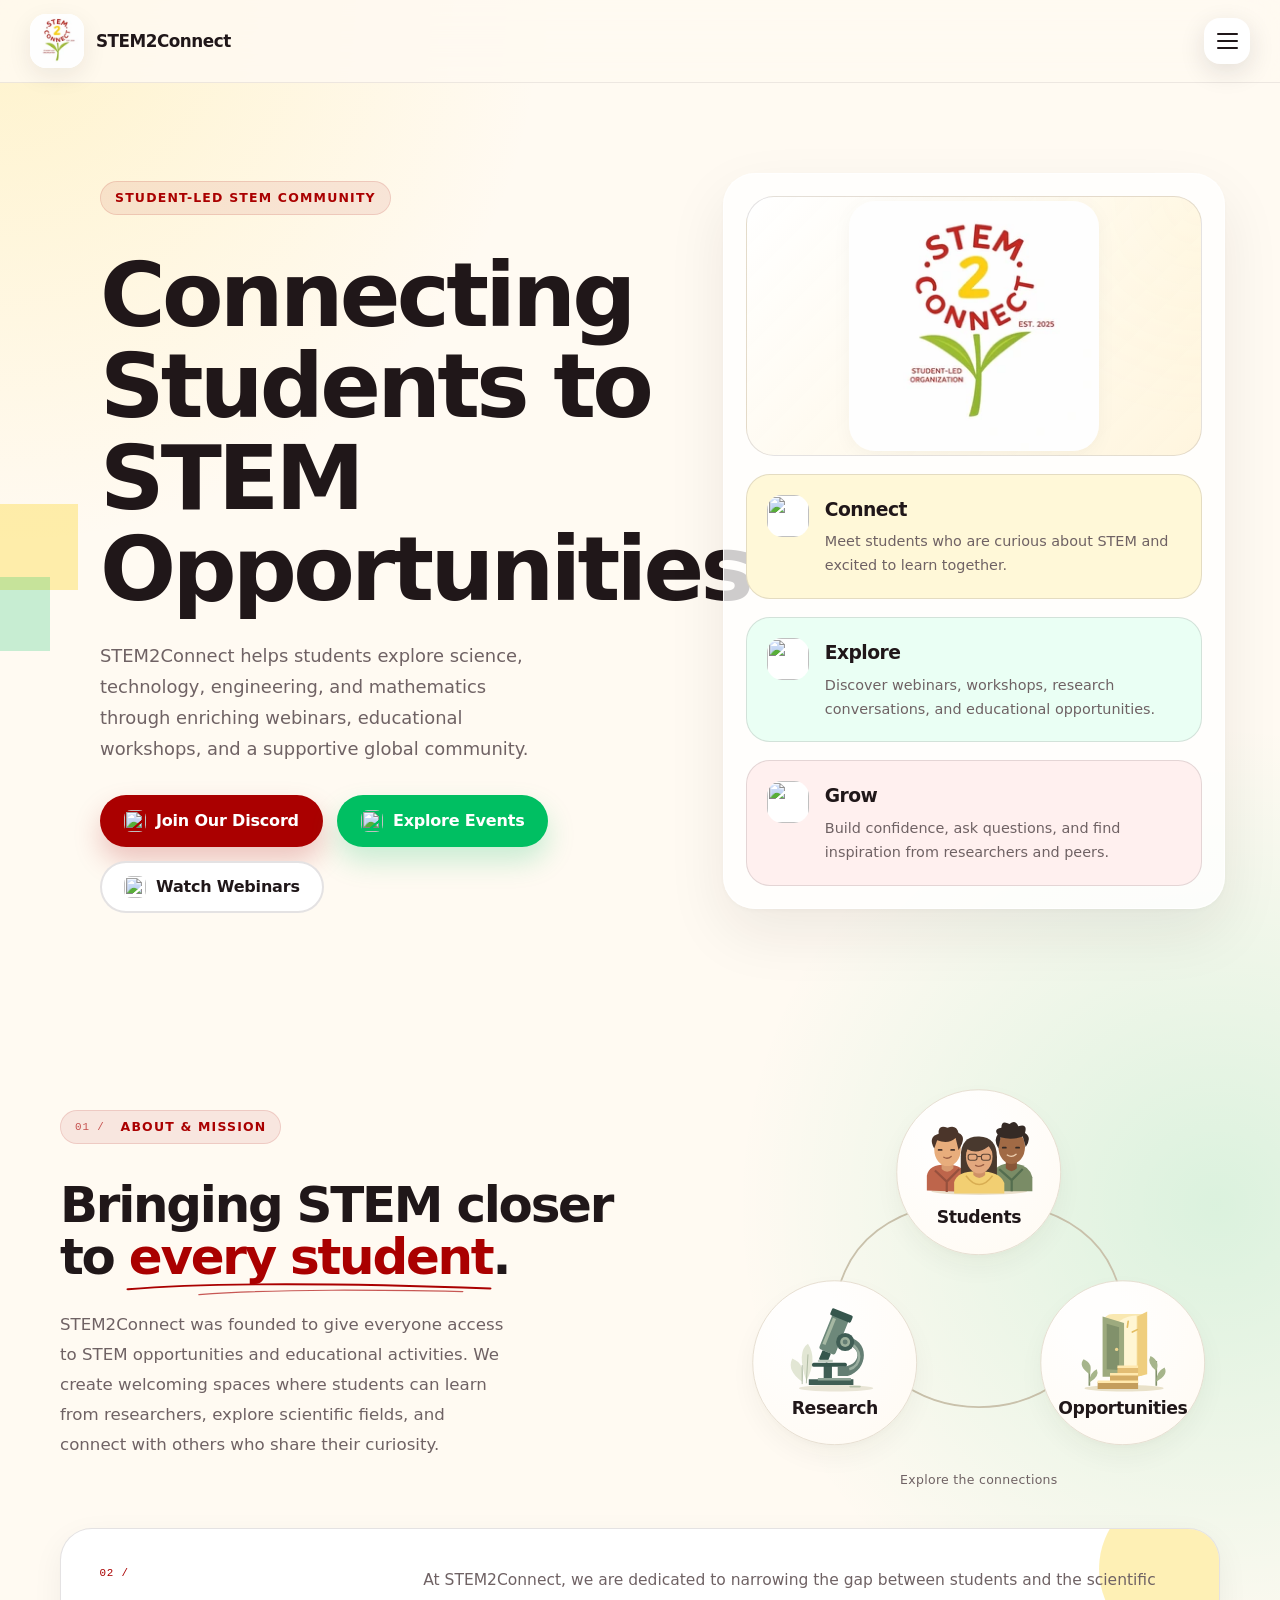
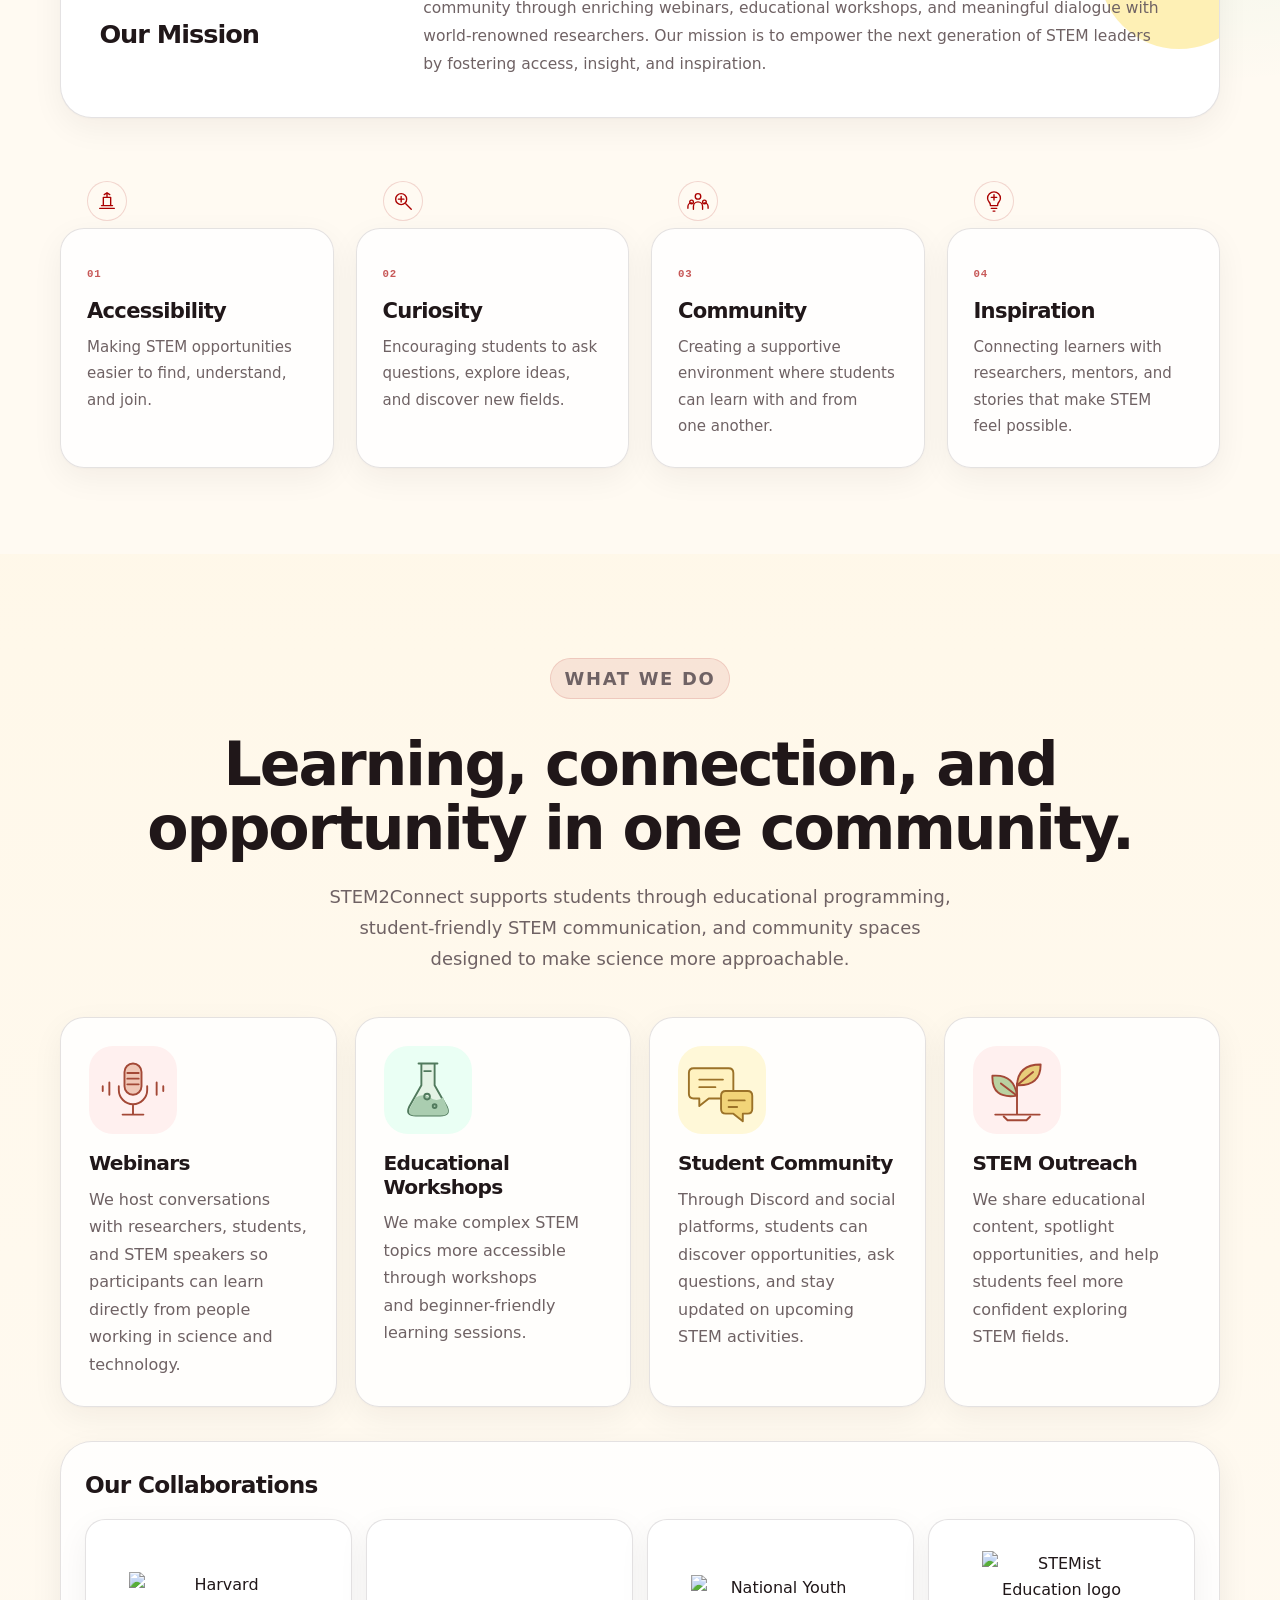
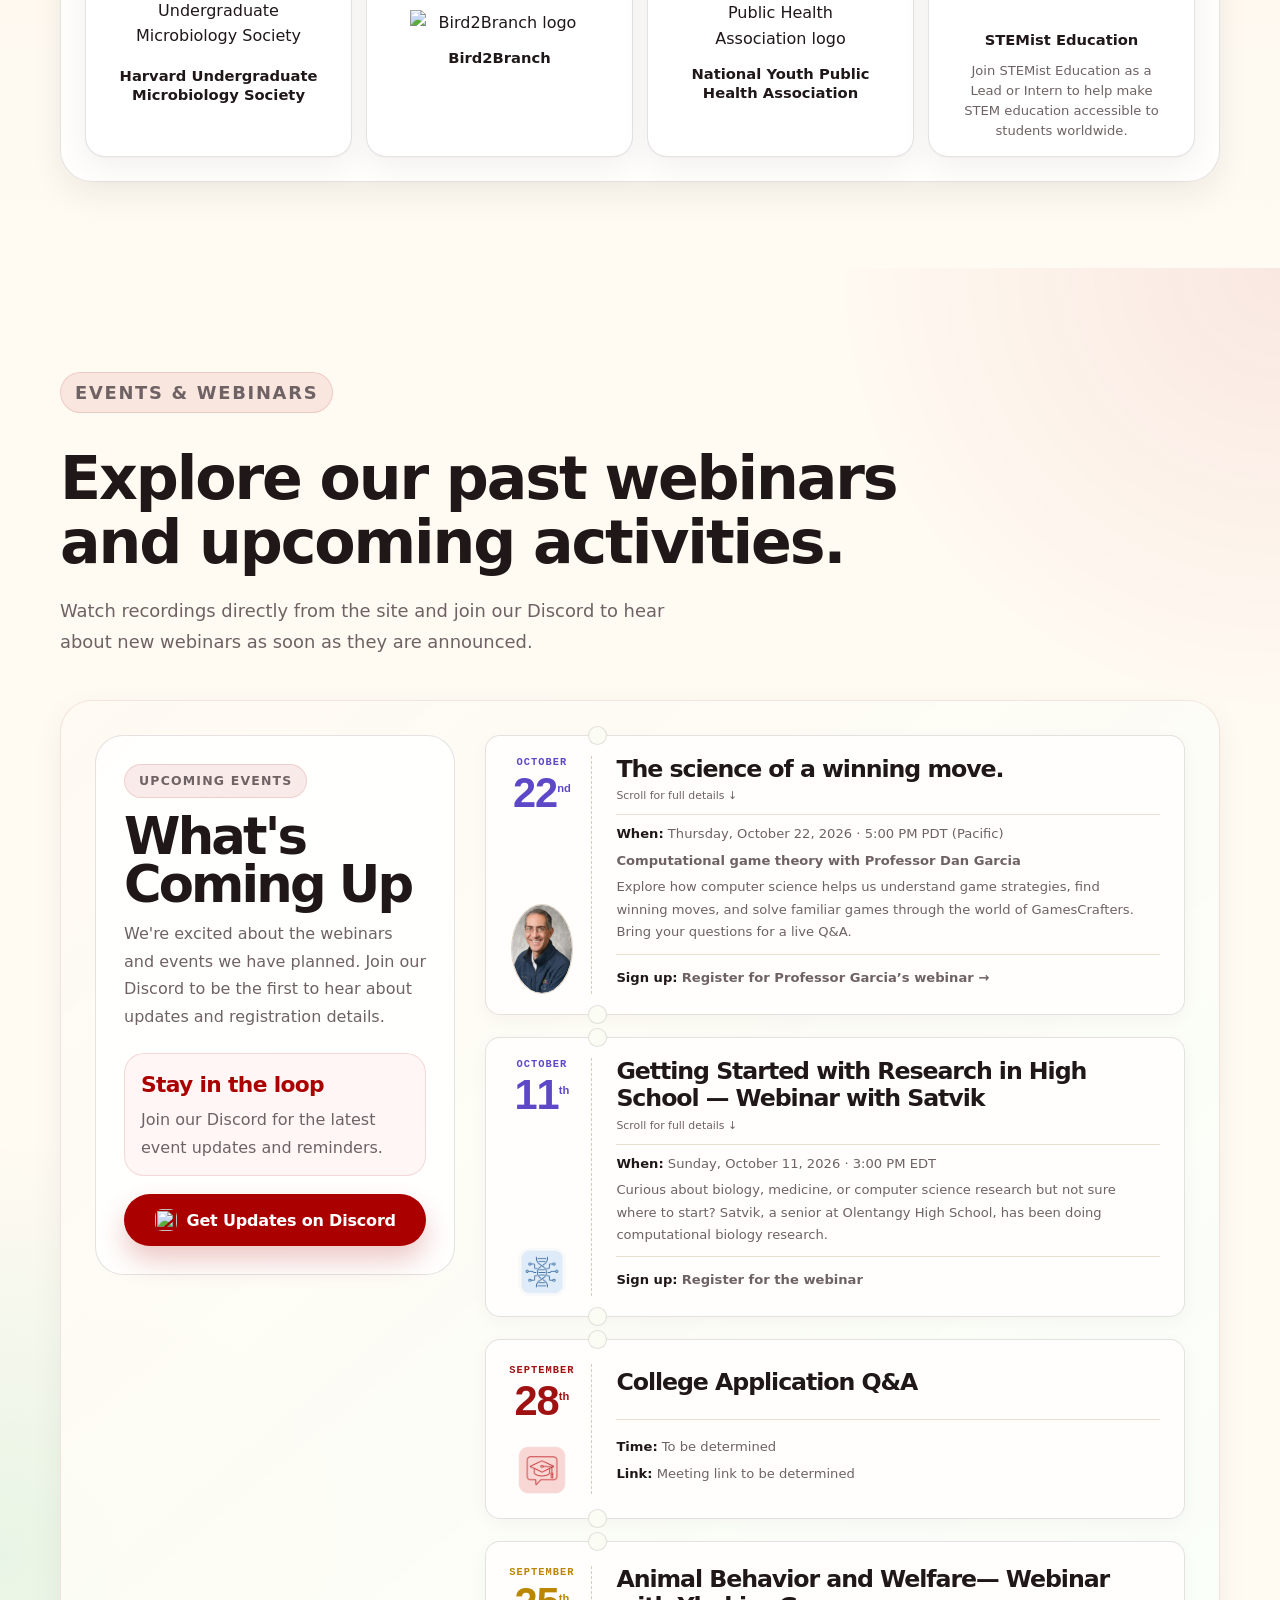
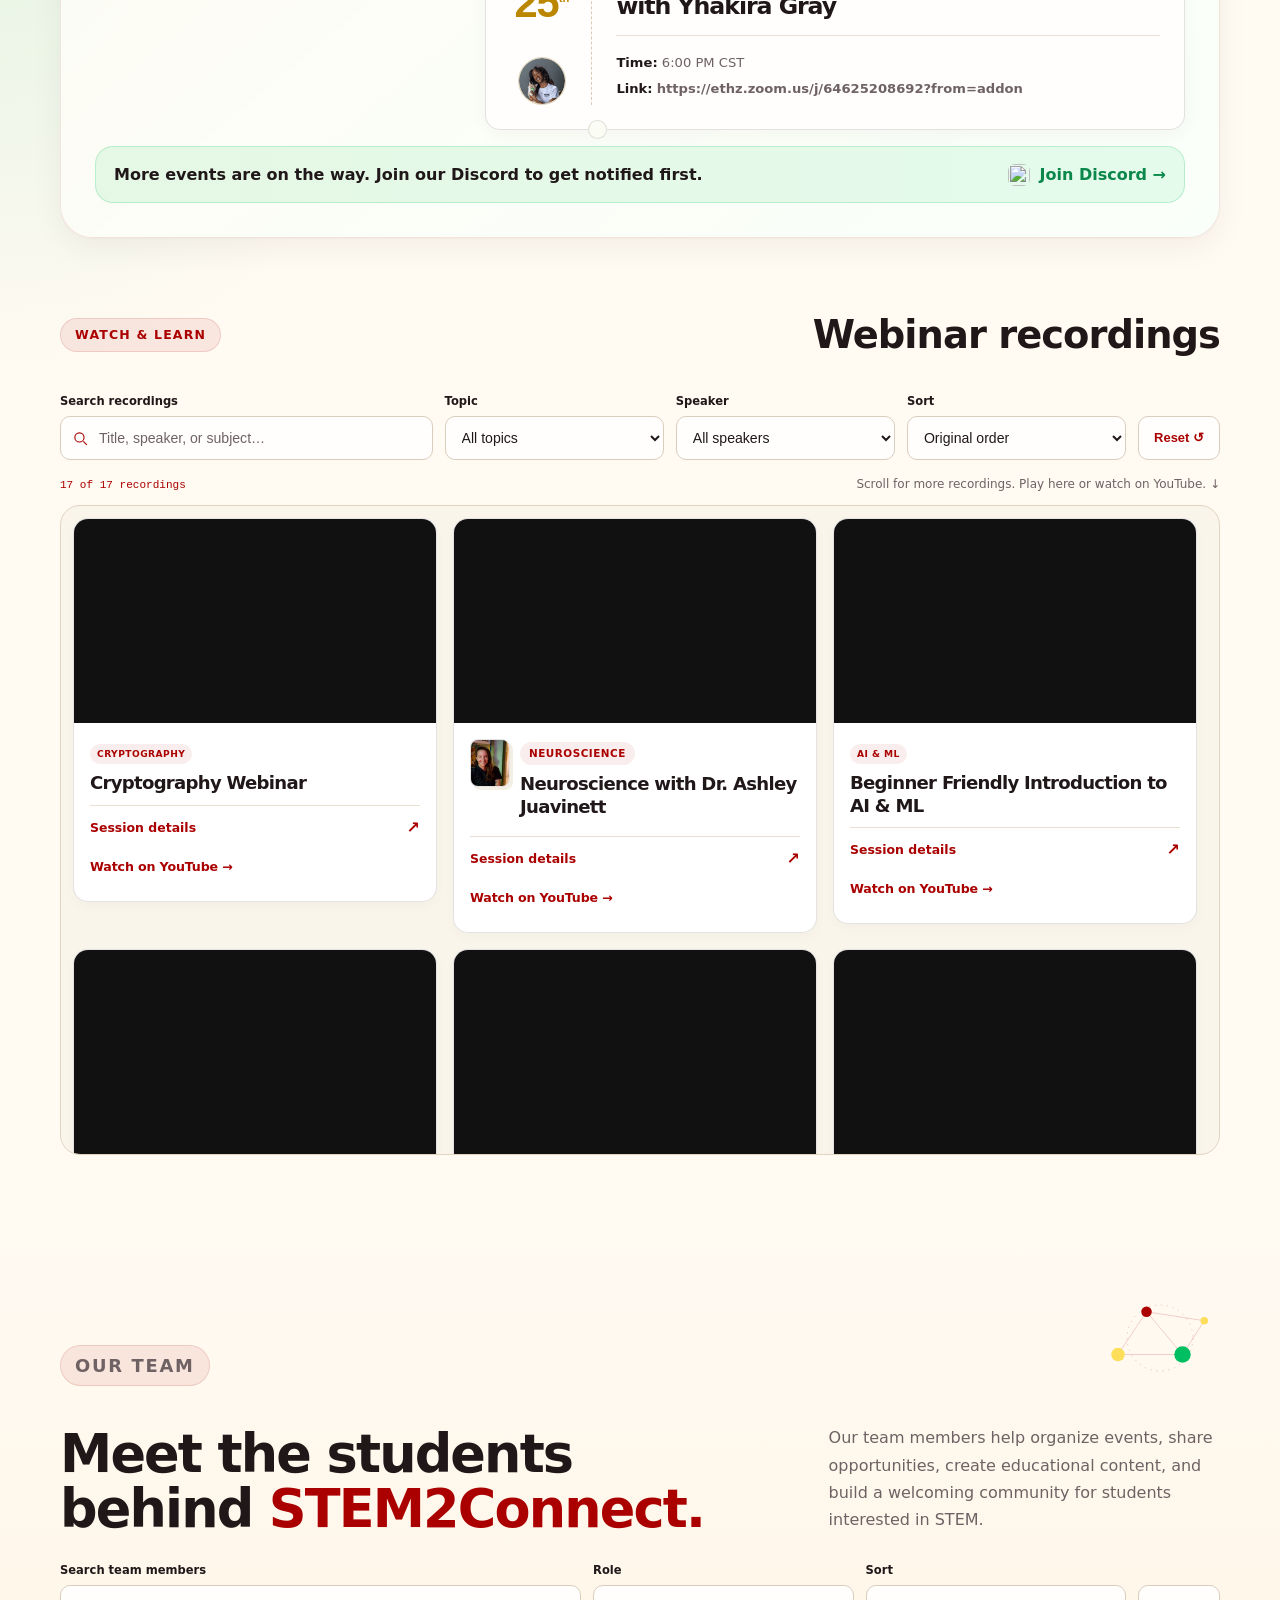
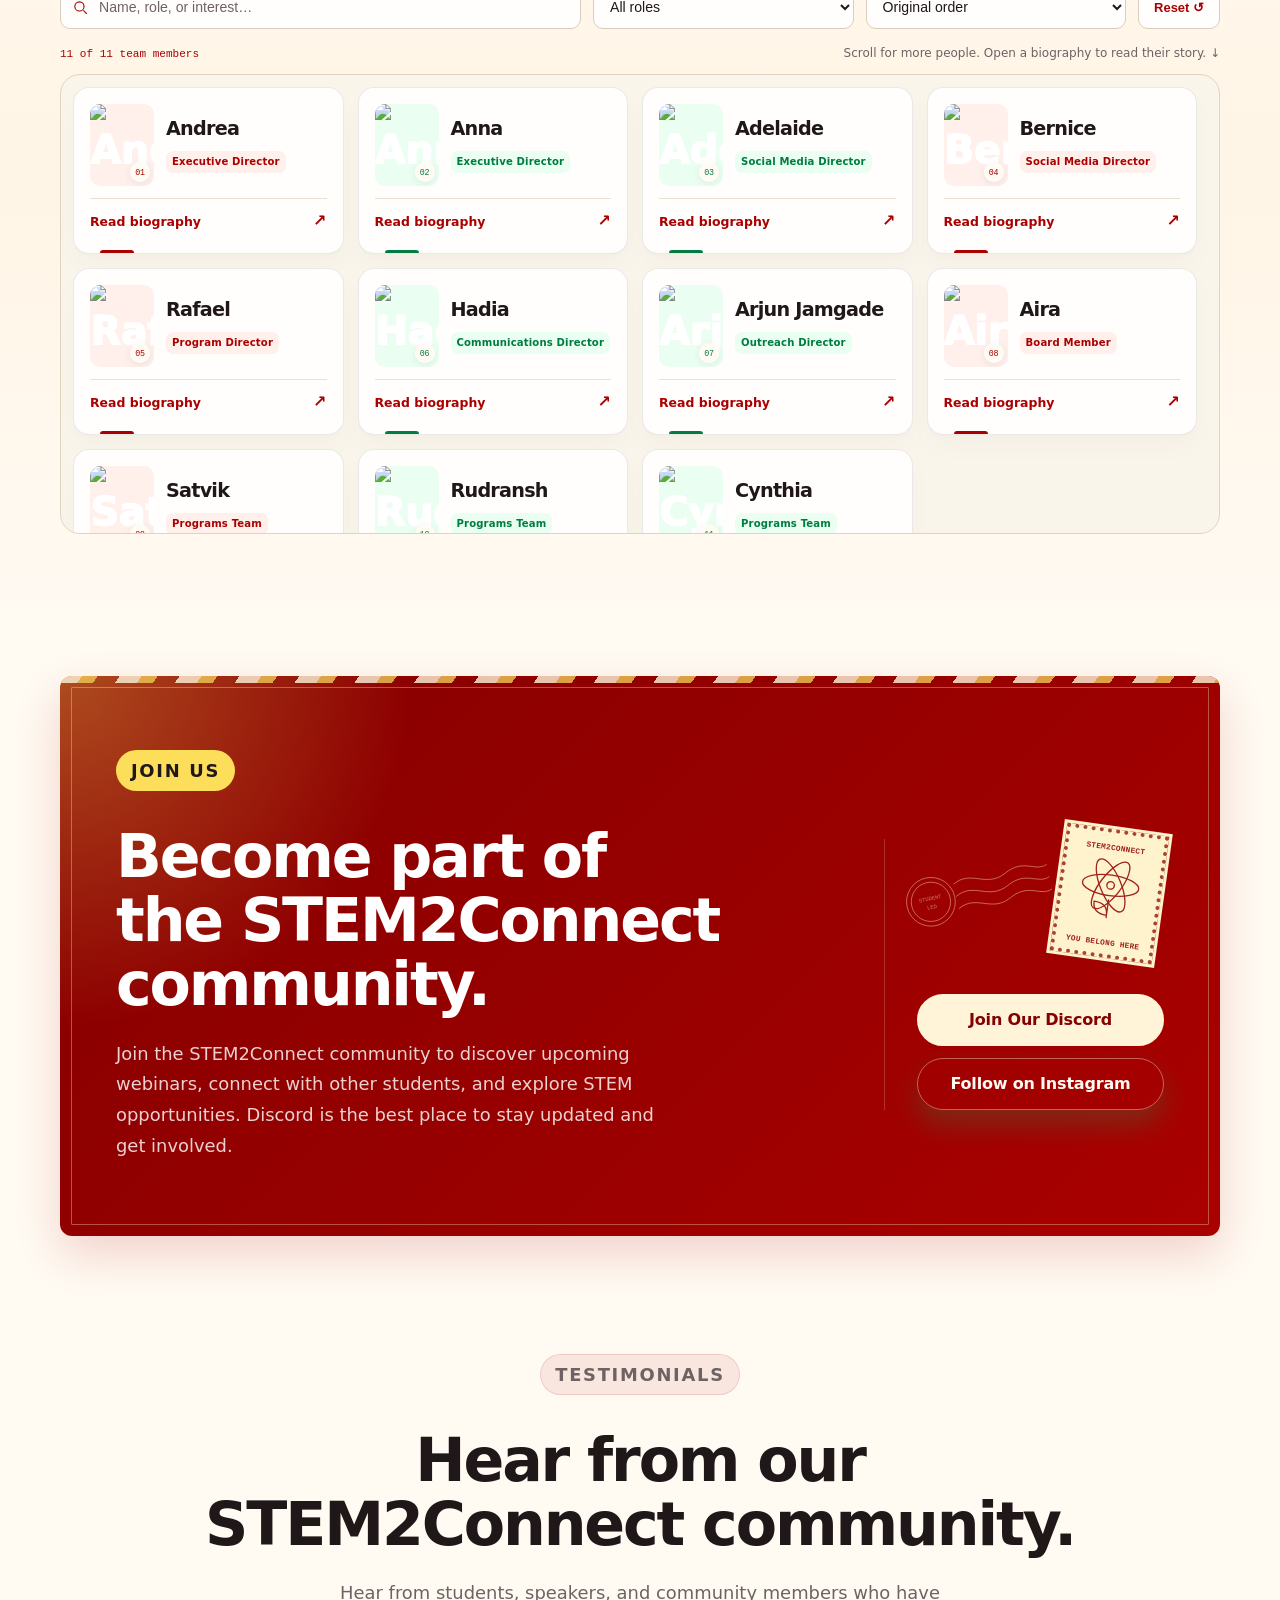
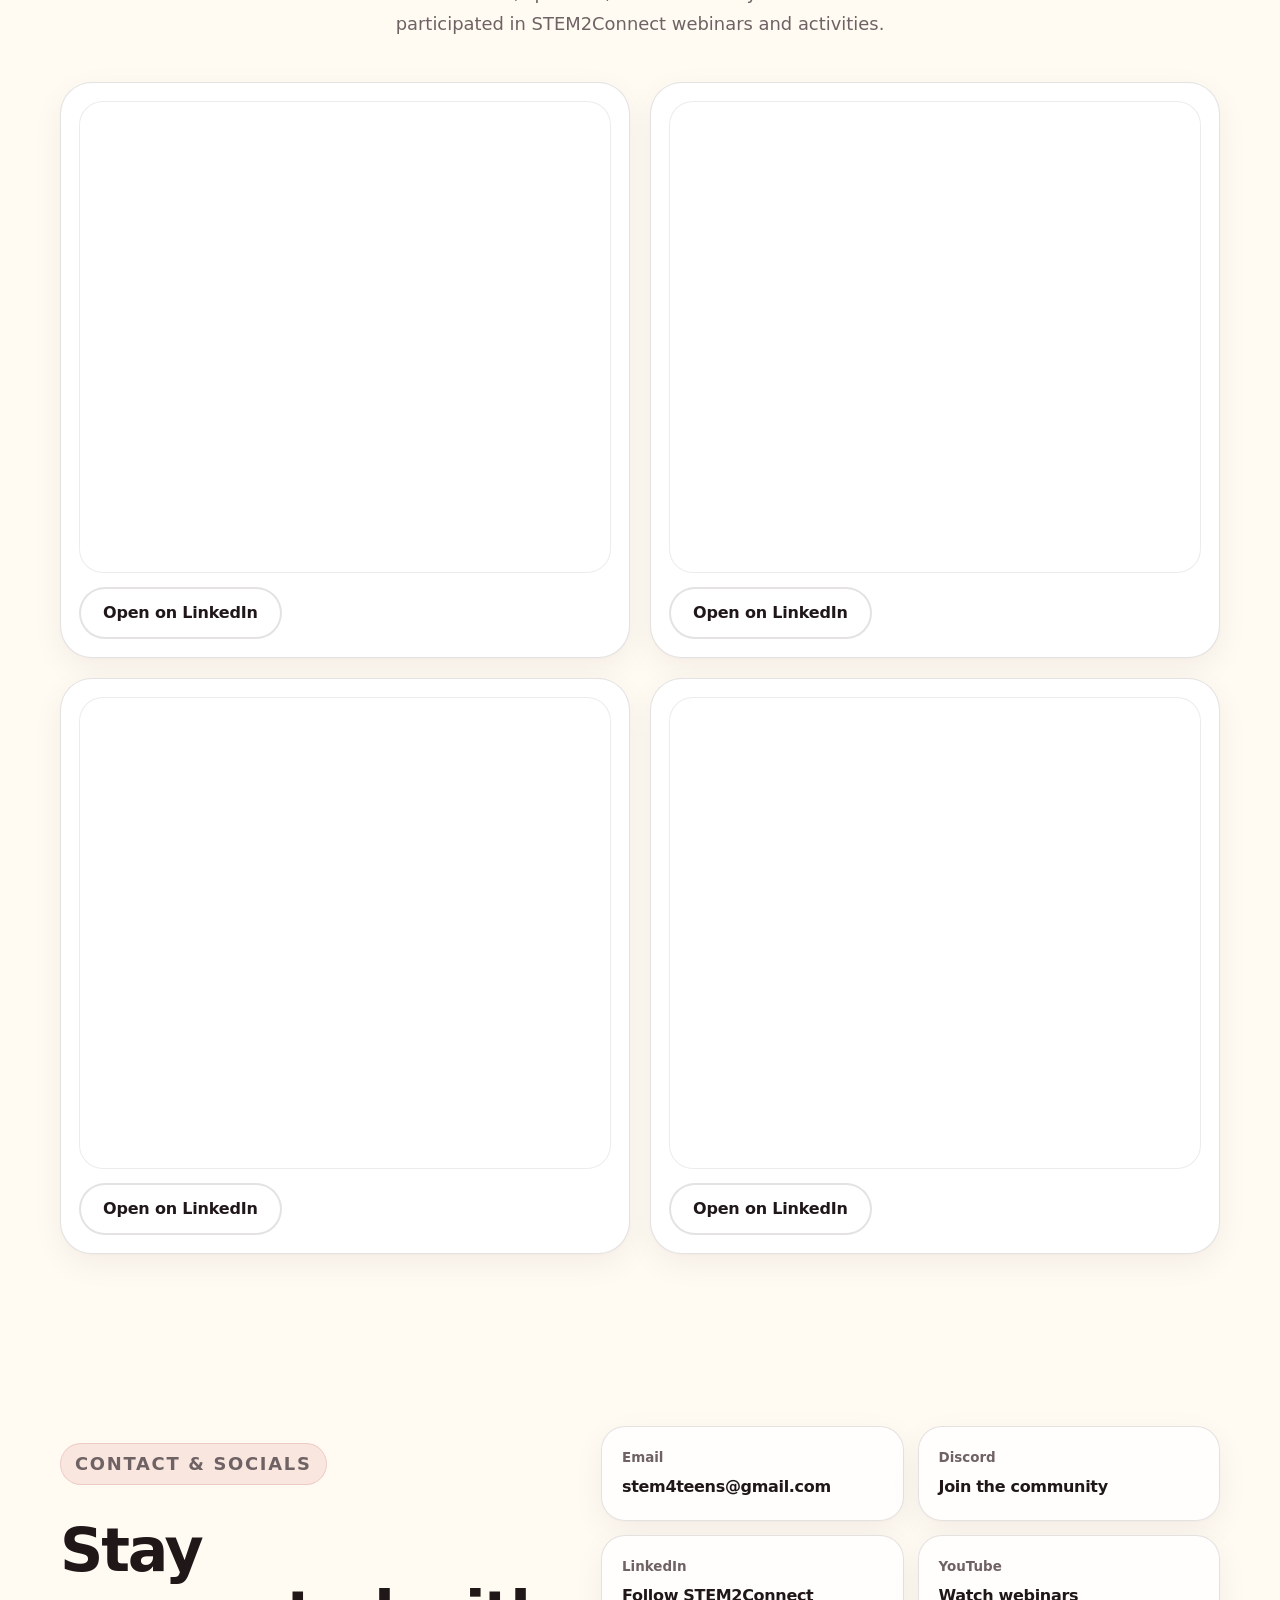
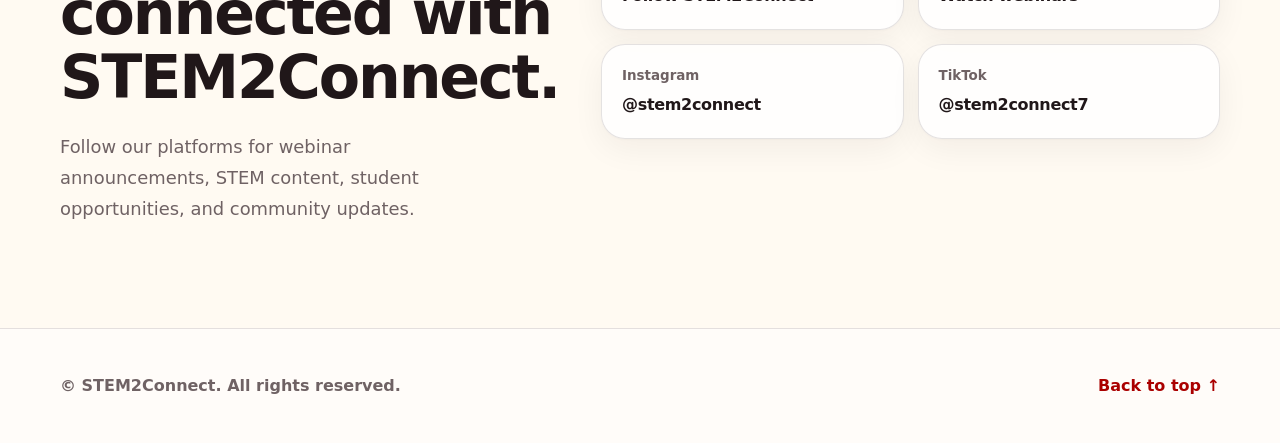
==== commit e6b025d6: "Show latest webinars first and compact scrollable event details" ====
--- a/index.html
+++ b/index.html
@@ -22,7 +22,7 @@
 <link rel="stylesheet" href="styles.css" />
   <meta name="msvalidate.01" content="7263639F78FCB8A011506851DCF6D35F" />
   <!-- enhancement-styles:start -->
-  <style data-enhancement="styles">@font-face{font-family:Cabinet Grotesk;src:url(assets/fonts/cabinet-variable.woff2) format("woff2");font-weight:100 900;font-style:normal;font-display:swap}@font-face{font-family:General Sans;src:url(assets/fonts/general-variable.woff2) format("woff2");font-weight:200 700;font-style:normal;font-display:swap}@font-face{font-family:Space Grotesk;src:url(assets/fonts/space-variable.woff2) format("woff2");font-weight:300 700;font-style:normal;font-display:swap}@font-face{font-family:IBM Plex Mono;src:url(assets/fonts/mono-400.woff2) format("woff2");font-weight:400;font-style:normal;font-display:swap}@font-face{font-family:IBM Plex Mono;src:url(assets/fonts/mono-600.woff2) format("woff2");font-weight:500 700;font-style:normal;font-display:swap}:root{--motion-ease: cubic-bezier(.16, 1, .3, 1);--motion-accent: #aa0000;--motion-glow: 170, 0, 0;--type-gradient: linear-gradient(115deg, #aa0000 8%, #cb4820 45%, #8b1424 75%, #aa0000);--scroll-progress: 0}body{font-family:freight-sans-pro,General Sans,system-ui,sans-serif;-webkit-font-smoothing:antialiased;text-rendering:optimizeLegibility;font-kerning:normal}h1,h2,h3,h4,.brand,.social-card strong{font-family:gelica,Cabinet Grotesk,system-ui,sans-serif;font-weight:800}.hero h1,.section-heading h2,.two-column h2,.join-card h2,.contact-grid h2{letter-spacing:-.035em}.nav-links a,.button{font-weight:650}@media(min-width:781px)and (max-width:1100px){.nav-links a{font-size:.84rem}}.brand{font-weight:850}.eyebrow,.section-label,.tag,.team-role,.timeline-date{font-weight:650}.value-number,.timeline-date,.track-id{font-variant-numeric:tabular-nums}body.hackathon-page{--motion-accent: #d8ff37;--motion-glow: 76, 244, 220;--type-gradient: linear-gradient(110deg, #d8ff37 8%, #a9f68c 38%, #4cf4dc 66%, #d8ff37 95%)}.hackathon-page :is(h1,h2,h3,h4,.brand,footer a,.core span){font-family:roc-grotesk,Space Grotesk,system-ui,sans-serif;font-weight:600}.hackathon-page h1{font-size:clamp(3rem,6.5vw,7.8rem);letter-spacing:-.045em}.hackathon-page h2{letter-spacing:-.055em}.hackathon-page h3{letter-spacing:-.03em}.hackathon-page :is(nav,.signal,.section-kicker,.button,.node,.scroll-cue,.track-id,.panel-label,.ai-line,footer,.timeline>li>span,.principles b,.deliverable-grid article>span){font-family:input-mono,IBM Plex Mono,monospace}.hackathon-page .brand{font-weight:700}.hackathon-page .after{--type-gradient: linear-gradient(110deg, #070809, #294023, #070809)}.motion-word{display:inline-block;transform-origin:0 100%}h1 .motion-word,h2 .motion-word,h3 .motion-word,h4 .motion-word{font:inherit;letter-spacing:inherit;color:inherit}.ink-gradient{color:var(--motion-accent);background:var(--type-gradient);background-size:220% 100%;background-position:var(--ink-position, 0%) 50%;-webkit-background-clip:text;background-clip:text;-webkit-text-fill-color:transparent}::selection{background:#fdde5b;color:#201719}.hackathon-page ::selection{background:#d8ff37;color:#070809}.reveal,.reveal.visible{opacity:1;transform:none;transition:none}.motion-pending{opacity:0}.motion-pending:focus-within{opacity:1}.motion-surface{position:relative;isolation:isolate;transform-style:flat;transition:box-shadow .45s var(--motion-ease),border-color .35s ease,transform .65s var(--motion-ease)}.motion-surface:after{content:"";position:absolute;inset:0;z-index:2;border-radius:inherit;pointer-events:none;opacity:0;background:radial-gradient(460px circle at var(--pointer-x, 50%) var(--pointer-y, 50%),rgba(var(--motion-glow),.07),transparent 65%);box-shadow:inset 0 0 0 1px rgba(var(--motion-glow),.24);transition:opacity .45s ease}.motion-surface:is(:hover,:focus-within):after{opacity:1}.motion-surface img{transition:transform .75s var(--motion-ease),filter .6s ease}.motion-surface:hover :is(.team-avatar,.collab-logo,.highlight-icon-img,.activity-icon){transform:rotate(-5deg) scale(1.06)}.button,.nav-cta,.nav-toggle{position:relative;isolation:isolate;transition:transform .5s var(--motion-ease),box-shadow .4s ease,background .3s ease,color .3s ease}.button:after,.nav-cta:after{content:"";position:absolute;inset:0;border-radius:inherit;pointer-events:none;background:linear-gradient(110deg,transparent 20%,rgba(255,255,255,.28) 47%,transparent 72%);background-size:260% 100%;background-position:120% 0;opacity:0;transition:background-position .8s var(--motion-ease),opacity .25s}.button:is(:hover,:focus-visible):after,.nav-cta:is(:hover,:focus-visible):after{background-position:-30% 0;opacity:1}.button:active,.nav-cta:active{scale:.97}.keyboard button{transition:scale .18s var(--motion-ease),background .2s,color .2s}.keyboard button:active{scale:.9}a:not(.button):not(.brand):not(.motion-surface){text-decoration-color:transparent;text-underline-offset:.25em;transition:color .25s,text-decoration-color .25s,background .25s}a:not(.button):not(.brand):not(.motion-surface):hover{text-decoration-color:currentColor}:is(a,button):focus-visible,.nav-links a:focus-visible,.button:focus-visible{outline:2px solid var(--motion-accent);outline-offset:5px}.site-header:after{content:"";position:absolute;inset:auto 0 0;height:2px;background:linear-gradient(90deg,#a00,#fdde5b,#00bf62);transform-origin:left;transform:scaleX(var(--scroll-progress));pointer-events:none}.hackathon-page .site-header:after{background:var(--type-gradient)}.hero-bg-shape,.grid-field,.apply-grid{translate:0 var(--layer-y, 0px);rotate:var(--layer-rotate, 0deg)}.hero-card,.hero-logo,.hero-content,.hero-copy,.machine{translate:var(--depth-x, 0px) var(--depth-y, 0px)}.hero-logo{rotate:var(--logo-angle, 0deg)}.hero-signal-canvas,.orbital-canvas,.meteor-canvas{position:absolute;inset:0;width:100%;height:100%;pointer-events:none}.hero-signal-canvas{z-index:0;opacity:.7}.meteor-canvas{z-index:3}.hackathon-page .hero{isolation:isolate}.hackathon-page .grid-field{background-position:var(--grid-x, 0px) var(--grid-y, 0px);opacity:.42}.grid-field:after,.apply-grid:after{content:"";position:absolute;inset:0;background:radial-gradient(300px circle at var(--field-x, 65%) var(--field-y, 40%),rgba(76,244,220,.17),transparent 80%)}.machine{perspective:900px}.machine .orbit-one{transform:rotateX(62deg) rotate(var(--orbit-angle, -28deg))}.machine .orbit-two{transform:rotateY(58deg) rotate(var(--orbit-angle, 52deg))}.machine .core{rotate:var(--core-angle, 0deg);transition:box-shadow .4s}.machine .core span{rotate:calc(-1 * var(--core-angle, 0deg))}.machine .node{translate:var(--node-x, 0px) var(--node-y, 0px);z-index:2}.machine.has-webgl{border-color:transparent}.machine.has-webgl .orbit{opacity:.12}.machine.has-webgl .core{background:#070809bf;border-color:#d8ff3759}.orbital-canvas{z-index:0}.machine .core{z-index:1}.signal span{animation:signal-pulse 3.6s ease-in-out infinite}.scroll-cue span{display:inline-block;animation:scroll-nudge 2.8s ease-in-out infinite}.intro-skip{position:absolute;right:20px;top:16px;z-index:4;padding:7px 12px;border:1px solid #4cf4dc;background:#070809;color:#f3f6ee;font:11px input-mono,IBM Plex Mono,monospace;cursor:pointer}@media(prefers-reduced-motion:no-preference){.stack-enabled>.stack-card{position:sticky;top:calc(var(--header-height, 76px) + 18px + var(--stack-index, 0) * 12px);z-index:calc(5 + var(--stack-index, 0));transform-origin:center top}.hackathon-page .timeline.stack-enabled>li{background:var(--panel);box-shadow:0 -1px 0 var(--line),0 -15px 24px -24px #000}.stack-enabled:focus-within>.stack-card{position:relative;top:auto;transform:none!important}}.timeline>li>span{transition:color .3s,text-shadow .3s}.timeline>li.is-current>span{color:var(--acid);text-shadow:0 0 18px #d8ff3766}.track-grid article{overflow:hidden}.track-motif{position:absolute;right:12px;top:16px;width:86px;height:86px;color:var(--cyan);opacity:.16;pointer-events:none;transition:opacity .4s,transform .8s var(--motion-ease)}.track-motif path,.track-motif circle,.track-motif ellipse{fill:none;stroke:currentColor;stroke-width:1;stroke-dasharray:180;stroke-dashoffset:var(--motif-offset, 70);transition:stroke-dashoffset 1.2s var(--motion-ease)}.track-grid article:is(:hover,:focus-within) .track-motif{opacity:.8;transform:rotate(-10deg);--motif-offset: 0}@keyframes signal-pulse{50%{box-shadow:0 0 22px var(--acid);opacity:.45}}@keyframes scroll-nudge{0%,to{transform:translateY(0)}50%{transform:translateY(5px)}}@media(hover:none),(pointer:coarse){.motion-surface{transform:none!important}}@media(max-width:780px){.site-header{backdrop-filter:none}.nav-links{visibility:hidden;transition:transform .5s var(--motion-ease),visibility .5s}.nav-links.active{visibility:visible}}@media(max-width:640px){body:not(.hackathon-page) .hero h1{font-size:clamp(2.5rem,10.5vw,3.4rem)}}@media(prefers-reduced-motion:reduce){html{scroll-behavior:auto}*,*:before,*:after{animation:none!important;transition:none!important}.motion-pending{opacity:1!important}.motion-word,.motion-surface{transform:none!important}.hero-bg-shape,.grid-field,.apply-grid,.hero-card,.hero-logo,.hero-content,.hero-copy,.machine,.machine .node{translate:none;rotate:none}.hero-signal-canvas,.orbital-canvas,.meteor-canvas,.intro-skip{display:none}.machine.has-webgl .orbit{opacity:1}.machine.has-webgl{border-color:#34413d}}@media print{.motion-pending{opacity:1!important}.hero-signal-canvas,.orbital-canvas,.meteor-canvas,.intro-skip{display:none}.stack-enabled>.stack-card{position:static;transform:none!important}}:root{--shadow-soft: 0 1px 2px rgba(32,23,25,.025), 0 10px 32px rgba(32,23,25,.055);--shadow: 0 2px 4px rgba(32,23,25,.025), 0 24px 60px rgba(32,23,25,.08)}body{font-weight:425}main p{line-height:1.72}main :is(h1,h2){text-wrap:balance}main :is(h3,h4){font-weight:700;letter-spacing:-.025em}main p{text-wrap:pretty}.hero h1{line-height:1.02;letter-spacing:-.042em;margin-block:22px 26px}.hero-subtitle{max-width:40ch}.section{padding-block:clamp(64px,6.7vw,94px)}.section-heading{margin-bottom:42px}.section-heading h2,.two-column h2,.contact-grid h2,.join-card h2{line-height:1.06;margin-block:16px 22px;letter-spacing:-.035em}.section-heading p:not(.section-label){max-width:56ch}.section-label,.eyebrow{line-height:1.3;letter-spacing:.095em}.hero-actions{margin-top:30px}.value-card,.activity-card,.team-card,.resource-card,.social-card,.collab-link,.poster-card,.testimonial-card{box-shadow:var(--shadow-soft)}.value-card,.activity-card,.team-card{padding:28px}.value-card h3,.activity-card h3,.team-card h3{margin-block:16px 10px;line-height:1.18}.value-card>span{font:550 .75rem input-mono,IBM Plex Mono,monospace;letter-spacing:.08em}.team-role{font-weight:600;font-size:.82rem;letter-spacing:.015em}.team-card p:not(.team-role),.resource-card p{font-size:.94rem}.highlight-card{padding:20px;gap:16px}.highlight-card h3{font-weight:750;margin-bottom:6px}.highlight-card p{font-size:.9rem;line-height:1.65}.hero-card{gap:18px;box-shadow:var(--shadow)}.hero-logo-wrap{position:relative;isolation:isolate;overflow:hidden}.hero-logo{position:relative;z-index:1;box-shadow:0 4px 20px #2017190a}.molecular-canvas{position:absolute;inset:0;width:100%;height:100%;pointer-events:none;z-index:0}.resource-card{padding:26px;gap:16px}.resource-card h3,.poster-card h3{line-height:1.25}.webinar-content{padding:28px}.webinar-content h3{line-height:1.22;margin-block:18px 12px}.mission-card{padding:36px}.join-section{padding-block:56px}.join-card{--type-gradient: linear-gradient(110deg, #fffaf2 8%, #fdde5b 48%, #fff4da 92%);--motion-glow: 253, 222, 91;border-radius:32px;box-shadow:0 18px 46px #aa000029}.join-card .ink-gradient{color:#fdde5b}.join-card .button-primary{border-color:#fffaf2a6;box-shadow:none}.join-card .button-primary:hover{border-color:#fdde5b;box-shadow:0 0 0 4px #fdde5b14}.testimonials-section{padding-top:44px}.button{letter-spacing:-.012em}.button img,.button [aria-hidden=true],.text-link [aria-hidden=true]{transition:transform .5s var(--motion-ease)}.button:hover [aria-hidden=true],.text-link:hover [aria-hidden=true]{transform:translate(3px)}.button:hover img{transform:rotate(-8deg)}.nav-links a[aria-current]{color:var(--primary);background:#aa000012}.text-link{text-decoration:none;background:linear-gradient(currentColor,currentColor) left bottom / 0 1px no-repeat}.text-link:hover{background-size:100% 1px}.motion-surface{transition:transform .7s var(--motion-ease),box-shadow .45s ease,border-color .4s ease}.motion-surface:after{background:radial-gradient(480px circle at var(--pointer-x,50%) var(--pointer-y,50%),rgba(var(--motion-glow),.045),transparent 72%)}.motion-surface:is(:hover,:focus-within,.touch-active):after{opacity:1}.motion-surface:is(:hover,:focus-within,.touch-active){border-color:rgba(var(--motion-glow),.2)}.motion-surface:focus-within{transform:none!important}.has-stem-icon{position:relative;color:transparent}.has-stem-icon>img{opacity:0}.stem-icon{position:absolute;inset:16%;width:68%;height:68%;color:var(--primary);overflow:visible}.green-bg .stem-icon,.green .stem-icon{color:#008e4a}.yellow-bg .stem-icon,.yellow .stem-icon{color:#a67c00}.stem-icon :is(path,circle,ellipse,rect,line,polyline){fill:none;stroke:currentColor;stroke-width:1.6;stroke-linecap:round;stroke-linejoin:round}.stem-icon .icon-solid{fill:currentColor;stroke:none}.stem-icon .icon-orbit{transform-origin:center}.motion-surface:is(:hover,:focus-within,.touch-active) .stem-icon .icon-orbit{animation:icon-orbit 3.2s linear infinite}.motion-surface:is(:hover,:focus-within,.touch-active) .stem-icon .icon-draw{animation:icon-draw 1.1s var(--motion-ease) both}.motion-surface:is(:hover,:focus-within,.touch-active) .stem-icon .icon-lift{animation:icon-lift 1.8s ease-in-out infinite}.track-motif{opacity:.27}.track-grid article:is(:hover,:focus-within,.touch-active) .track-motif{opacity:.85;transform:rotate(-8deg);--motif-offset: 0}.hackathon-page main p{line-height:1.7}.hackathon-page .hero{padding-top:clamp(64px,10vh,110px)}.hackathon-page .hero h1{margin:0;line-height:1.04;letter-spacing:-.045em}.hackathon-page h2{line-height:1.09;letter-spacing:-.045em}.hackathon-page h3{font-weight:550;letter-spacing:-.025em}.hackathon-page .hero-lede{margin-block:28px 16px;max-width:44ch}.hackathon-page .hero-actions{margin-top:30px}.hackathon-page .section{padding-block:clamp(76px,7.3vw,104px)}.hackathon-page nav a[aria-current]{color:var(--acid);text-shadow:0 0 15px rgba(216,255,55,.22)}.hackathon-page .principles,.hackathon-page .deliverable-grid{margin-top:64px}.hackathon-page .principles h3,.hackathon-page .deliverable-grid h3{margin-top:34px;margin-bottom:14px}.hackathon-page .track-grid h3{margin-top:66px;margin-bottom:14px;line-height:1.2}.hackathon-page :is(.principles p,.deliverable-grid p,.track-grid p,.timeline p,.mentor-panel li){font-size:.86rem}.hackathon-page .timeline li{padding-block:28px}.hackathon-page .mentor-panel{padding:36px;box-shadow:inset 0 1px #4cf4dc1f,0 14px 40px #0000001f}.hackathon-page .mentor-panel li{padding-block:14px}.hackathon-page .apply{padding-block:clamp(84px,9vw,120px)}.hackathon-page .machine.has-webgl .core{background:none;border-color:transparent;box-shadow:none}.hackathon-page .machine.has-webgl .orbit{opacity:0}.hackathon-page .machine.has-webgl .core span{text-shadow:0 0 20px rgba(216,255,55,.25)}.hackathon-page .machine,.hero-logo-wrap{touch-action:pan-y}.hackathon-page .hero[data-intro=impact] .grid-field{animation:grid-impact 1.3s ease-out both}.hackathon-page .hero[data-intro=impact] .hero-copy .ink-gradient{animation:type-energize 1.2s ease-out}.hackathon-page .hero[data-intro=flight] .core{opacity:.15}.hackathon-page .hero[data-intro=impact] .core{animation:core-appear .65s var(--motion-ease) both}.stack-enabled>.stack-card{scale:var(--stack-scale, 1);filter:brightness(var(--stack-light, 1))}.stack-enabled:focus-within>.stack-card{scale:1;filter:none}.hackathon-page .timeline.stack-enabled>li{box-shadow:0 -1px 0 var(--line),0 -16px 30px -27px #000}.upcoming-timeline.stack-enabled>.stack-card{box-shadow:0 -1px #20171912,0 -14px 25px -22px #20171940}@keyframes icon-orbit{to{transform:rotate(360deg)}}@keyframes icon-draw{0%{stroke-dasharray:80;stroke-dashoffset:80}to{stroke-dasharray:80;stroke-dashoffset:0}}@keyframes icon-lift{50%{transform:translateY(-2px)}}@keyframes grid-impact{0%{opacity:.9;filter:brightness(2)}to{opacity:.42;filter:brightness(1)}}@keyframes type-energize{0%{filter:brightness(1.5)}to{filter:brightness(1)}}@keyframes core-appear{0%{opacity:.15;scale:.86}to{opacity:1;scale:1}}@media(max-width:800px){.hackathon-page .principles,.hackathon-page .deliverable-grid{margin-top:40px}.hackathon-page .principles h3,.hackathon-page .deliverable-grid h3{margin-top:22px}.hackathon-page .section{padding-block:68px}}@media(max-width:640px){.hero-content{padding-inline:16px}.hero h1{margin-block:20px 22px;font-size:clamp(2.35rem,10vw,3.4rem)}.hero-subtitle{font-size:1.04rem}.section{padding-block:60px}.section-heading{margin-bottom:30px}.hero-card{padding:20px;gap:16px}.highlight-card{padding:18px;gap:14px}.value-card,.activity-card,.team-card,.resource-card{padding:24px}.mission-card,.webinar-content{padding:26px}.join-card{padding:28px}.join-card h2{font-size:clamp(2rem,8.6vw,3.4rem)}.hackathon-page .mentor-panel{padding:26px}.hackathon-page .timeline li{padding-block:24px}.hackathon-page .hero h1{font-size:clamp(2.5rem,10.5vw,3.6rem)}.hackathon-page .hero{padding-top:60px}}@media(max-width:780px){.nav-links a{transition:background .25s,color .25s,transform .5s var(--motion-ease),opacity .4s}.nav-links:not(.active) a{opacity:0;transform:translate(16px)}.nav-links.active a{opacity:1;transform:none;transition-delay:calc(var(--nav-index,0) * 18ms)}}@media(prefers-reduced-motion:reduce){.molecular-canvas{display:none}.stack-enabled>.stack-card{scale:1;filter:none}.stem-icon *{animation:none!important}.hero[data-intro] .core{opacity:1}}@media print{.molecular-canvas{display:none}}.team-section{position:relative;background:linear-gradient(180deg,#fffaf2,#fff5e6 54%,#fffaf2);scroll-margin-top:92px}.team-section .team-heading{position:relative;display:grid;grid-template-columns:minmax(0,1.8fr) minmax(0,1fr);column-gap:clamp(24px,5vw,72px);align-items:end;text-align:left;margin-bottom:42px}.team-heading .section-label{grid-column:1 / -1;justify-self:start}.team-heading h2{font-size:clamp(2.25rem,4.1vw,3.6rem);line-height:1.06;margin:22px 0 0;max-width:19ch;text-wrap:initial}.team-heading-accent{color:var(--primary)}.team-heading>p:not(.section-label){margin:0 0 4px;font-size:1rem;line-height:1.7}.team-constellation{position:absolute;right:0;top:-34px;width:120px;height:90px;color:#aa00003b;pointer-events:none}.team-section .team-grid{grid-template-columns:repeat(4,minmax(0,1fr));gap:24px;align-items:stretch}.team-section .team-card{--team-accent: #aa0000;--team-tint: #fff0ec;display:flex;flex-direction:column;position:relative;padding:12px 12px 26px;border-radius:26px;border:1px solid rgba(32,23,25,.09);background:#fffefd;box-shadow:0 2px 3px #20171903,0 12px 26px #20171906;min-width:0;transition:transform .5s var(--motion-ease),box-shadow .4s ease,border-color .4s ease}.team-section .team-card:nth-child(4n+2),.team-section .team-card:nth-child(4n+3){--team-accent: #007c40;--team-tint: #eafff1}.team-section .team-card:before{content:"";position:absolute;left:26px;bottom:0;width:34px;height:3px;border-radius:3px 3px 0 0;background:var(--team-accent);transform-origin:left;transition:transform .5s var(--motion-ease)}.team-portrait{position:relative;aspect-ratio:1 / 1;border-radius:17px;overflow:hidden;isolation:isolate;background:var(--team-tint)}.team-section .team-avatar{display:block;width:100%;height:100%;object-fit:cover;object-position:var(--portrait-position, 50% 38%);border-radius:0;box-shadow:none;transition:transform .65s var(--motion-ease)}.team-avatar[alt=Bernice]{--portrait-position: 50% 25%}.team-avatar[alt=Hadia]{--portrait-position: 50% 35%}.team-avatar[alt="Arjun Jamgade"]{--portrait-position: 50% 45%}.team-number{position:absolute;right:10px;bottom:10px;display:grid;place-items:center;width:31px;height:31px;background:#fffaf2;border:1px solid #ffffffb3;color:var(--team-accent);border-radius:50%;font:500 .65rem input-mono,IBM Plex Mono,monospace;letter-spacing:-.03em;box-shadow:0 2px 10px #20171912}.team-identity{padding:0 12px}.team-section .team-card h3{font-size:clamp(1.35rem,1.8vw,1.65rem);letter-spacing:-.04em;line-height:1.15;margin:22px 0 10px}.team-section .team-role{display:inline-block;color:var(--team-accent)!important;background:var(--team-tint);font-size:.69rem;font-weight:650;line-height:1.4;letter-spacing:.015em;padding:6px 9px;border-radius:7px;margin:0!important}.team-section .team-bio{padding:0 12px;margin:17px 0 0;font-size:.89rem!important;line-height:1.7;text-wrap:pretty}@media(hover:hover)and (pointer:fine)and (prefers-reduced-motion:no-preference){.team-section .team-card:hover{border-color:#aa000026;box-shadow:0 5px 10px #20171905,0 22px 42px #20171912}.team-section .team-card:hover .team-avatar{transform:scale(1.035)}.team-section .team-card:hover:before{transform:scaleX(2.1)}}@media(max-width:1000px){.team-section .team-grid{grid-template-columns:repeat(2,minmax(0,1fr))}.team-section .team-heading{grid-template-columns:1fr}.team-heading>p:not(.section-label){margin:24px 0 0;max-width:52ch}.team-constellation{top:8px;width:110px}.team-section .team-card h3{font-size:1.65rem}}@media(max-width:600px){.team-section .team-grid{grid-template-columns:minmax(0,1fr);gap:18px}.team-section .team-heading{margin-bottom:30px}.team-heading h2{font-size:clamp(1.95rem,7.2vw,2.6rem)}.team-heading>p:not(.section-label){font-size:.95rem}.team-constellation{width:70px;height:54px;top:-16px}.team-section .team-card{display:grid;grid-template-columns:124px minmax(0,1fr);align-items:center;padding:12px 12px 24px;border-radius:23px}.team-identity{padding:0 0 0 18px}.team-section .team-card h3{font-size:1.3rem;margin:0 0 12px}.team-section .team-role{font-size:.65rem;padding:5px 7px}.team-section .team-bio{grid-column:1 / -1;padding:0 10px;margin-top:20px}.team-number{width:26px;height:26px;right:7px;bottom:7px}}@media(prefers-reduced-motion:reduce),(hover:none){.team-section .team-card:hover,.team-section .team-card:hover .team-avatar{transform:none}.team-section .team-card,.team-section .team-avatar,.team-section .team-card:before{transition:none}}.about-section .two-column{grid-template-columns:minmax(0,1.12fr) minmax(0,.88fr);gap:clamp(32px,5vw,76px);align-items:center}.about-section .about-headline{font-size:clamp(2.15rem,3.9vw,3.65rem);line-height:1.06;letter-spacing:-.045em;margin-block:22px 26px;text-wrap:initial}.about-title-line{display:block}.about-headline em{font-style:normal;color:var(--primary)}.about-headline>.about-title-line:first-child .motion-word{background:none;-webkit-text-fill-color:currentColor;color:var(--ink)}.about-section .large-text{max-width:42ch;font-size:clamp(1rem,1.3vw,1.12rem);line-height:1.8}.about-index,.mission-index{font:500 .68rem input-mono,IBM Plex Mono,monospace;letter-spacing:.08em}.about-index{margin-right:8px;opacity:.65}.mission-index{display:block;color:var(--primary);margin-bottom:16px;position:relative}.about-section .mission-card{padding:clamp(28px,3vw,42px)}.about-section .mission-card p{max-width:43ch;font-size:.97rem;line-height:1.8}.about-section .values-grid{position:relative;margin-top:82px;padding-top:28px;gap:22px}.about-section .value-card{position:relative;padding:30px 26px 28px}.about-section .value-card h3{font-size:1.32rem;margin-top:14px}.about-section .value-card p{font-size:.94rem;line-height:1.75}.about-section .value-index{font-size:.67rem;opacity:.65}.about-section .value-symbol{position:absolute;left:26px;top:-48px;width:40px;height:40px;display:grid;place-items:center;border-radius:50%;background:#fffaf2;border:1px solid #aa000026;color:var(--primary);z-index:2;transition:background .3s,border-color .3s}.value-symbol svg{width:22px;height:22px;fill:none;stroke:currentColor;stroke-width:1.5;stroke-linecap:round;stroke-linejoin:round}.about-section .value-reached .value-symbol{background:#fff2cf;border-color:#a006}.values-connection{position:absolute;inset:0;width:100%;height:100%;overflow:visible;pointer-events:none}.values-connection path{fill:none;stroke-width:1.4}.values-track{stroke:#a002}.values-progress{stroke:var(--primary);stroke-dasharray:1;stroke-dashoffset:1}@media(max-width:1020px){.about-section .two-column{grid-template-columns:1fr;gap:34px}.about-section .about-headline{font-size:clamp(2rem,5.5vw,3.3rem)}.about-section .large-text,.about-section .mission-card p{max-width:52ch}.about-section .values-grid{grid-template-columns:1fr;padding:0 0 0 52px;margin-top:42px;gap:20px}.about-section .value-card{padding:24px}.about-section .value-symbol{left:-52px;top:24px}.about-section .value-card h3{margin-top:8px}}@media(max-width:420px){.about-section .about-headline{font-size:clamp(1.65rem,7.4vw,2rem)}.about-section .value-card{padding:20px}.about-section .value-card h3{font-size:1.18rem}}@media(prefers-reduced-motion:reduce){.about-section .value-symbol{transition:none}.values-progress{stroke-dashoffset:0!important}}.navbar .brand{flex-shrink:0;white-space:nowrap}@media(min-width:1321px){.navbar{width:min(1400px,calc(100% - 48px))}.navbar .nav-links{gap:3px}.navbar .nav-links a{padding-inline:10px;font-size:.88rem;white-space:nowrap}}@media(max-width:1320px){.navbar{position:relative}.navbar .nav-toggle{display:block;position:relative;z-index:120;flex-shrink:0}.navbar .brand-name{display:inline}.navbar .nav-links{position:absolute;inset:var(--header-height) 0 auto auto;width:min(440px,100%);height:auto;max-height:calc(100dvh - var(--header-height) - 16px);overflow-y:auto;overscroll-behavior:contain;padding:16px;flex-direction:column;align-items:stretch;gap:6px;background:#fffaf2;border:1px solid var(--border);border-radius:0 0 22px 22px;box-shadow:var(--shadow-soft);transform:translateY(-8px);opacity:0;visibility:hidden;pointer-events:none;transition:opacity .18s,transform .18s,visibility .18s;z-index:110}.navbar .nav-links.active{transform:none;opacity:1;visibility:visible;pointer-events:auto}.navbar .nav-links a{justify-content:flex-start;width:100%;min-height:44px;padding:10px 14px;font-size:.96rem;background:transparent;border:0}.navbar .nav-links.active a{opacity:1;transform:none;transition-delay:0s}}@media(prefers-reduced-motion:reduce){.navbar .nav-links,.navbar .nav-links a{transition:none}}.about-section .two-column{row-gap:38px}.about-section .mission-card{grid-column:1 / -1;display:grid;grid-template-columns:minmax(150px,.38fr) 1fr;column-gap:36px;align-items:start}.about-section .mission-card .mission-index{grid-column:1;margin-bottom:10px}.about-section .mission-card h3{grid-column:1;margin-bottom:0}.about-section .mission-card p{grid-column:2;grid-row:1 / 3;max-width:76ch}.pencil-phrase{display:inline-block;position:relative;white-space:nowrap}.pencil-underline{position:absolute;width:103%;height:.34em;left:-1.5%;bottom:-.26em;overflow:visible;pointer-events:none}.pencil-underline path{fill:none;stroke:var(--primary);stroke-width:2.4;stroke-linecap:round;stroke-dasharray:1;stroke-dashoffset:0}.pencil-underline path+path{stroke-width:1.5;opacity:.65}.underline-pending .pencil-underline path{stroke-dashoffset:1}.underline-drawn .pencil-underline path{animation:pencil-draw 1.05s cubic-bezier(.3,.05,.25,1) .16s both}.underline-drawn .pencil-underline path+path{animation-duration:.65s;animation-delay:.78s}@keyframes pencil-draw{0%{stroke-dashoffset:1}to{stroke-dashoffset:0}}.mission-network{width:100%;max-width:480px;margin:0 auto;align-self:center}.mission-network-stage{position:relative;width:100%;aspect-ratio:440 / 350;isolation:isolate}.mission-links{position:absolute;inset:0;width:100%;height:100%;overflow:visible;pointer-events:none}.mission-links path{fill:none;stroke:#c9c1ab;stroke-width:1.6;transition:stroke .25s ease,stroke-width .25s ease}.mission-links path.is-connected{stroke:var(--primary);stroke-width:2.2}.mission-junctions{fill:#b2a98f}.mission-node{position:absolute;display:flex;flex-direction:column;justify-content:center;align-items:center;gap:5px;width:34.5%;aspect-ratio:1;padding:12px 8px 16px;border-radius:50%;border:1px solid #e7dfd2;background:radial-gradient(circle at 35% 25%,#fffefd 20%,#fffaf2);color:var(--ink);box-shadow:0 3px 5px #38281204,0 12px 26px #3828120b;transform:translate(-50%,-50%);cursor:pointer;-webkit-tap-highlight-color:transparent;transition:border-color .25s ease,box-shadow .25s ease,background .25s ease}.mission-students{left:50%;top:23%}.mission-research{left:20%;top:73%}.mission-opportunities{left:80%;top:73%}.mission-node .mission-art{display:block;width:80%;height:67%;overflow:visible;pointer-events:none;transform-origin:center bottom;transition:transform .35s cubic-bezier(.16,1,.3,1)}.mission-node>span{font-family:gelica,Cabinet Grotesk,system-ui,sans-serif;font-size:clamp(.9rem,1.35vw,1.18rem);font-weight:800;line-height:1.15;letter-spacing:-.025em}.mission-node.is-active{border-color:var(--primary);background:radial-gradient(circle at 35% 25%,#fff9f3,#fceae4);box-shadow:0 4px 8px #aa000009,0 14px 30px #aa000016}.mission-node.is-active .mission-art{transform:translateY(-3px) rotate(-2deg)}.mission-node:focus-visible{outline:2px solid var(--primary);outline-offset:5px}.mission-network figcaption{text-align:center;color:var(--muted);font-size:.78rem;letter-spacing:.025em;margin-top:4px}@media(max-width:1020px){.mission-network{max-width:440px}.mission-node>span{font-size:1.05rem}.about-section .mission-card{column-gap:24px}}@media(max-width:600px){.about-section .two-column{row-gap:28px}.about-section .mission-card{display:block}.about-section .mission-card h3{margin-bottom:16px}.mission-node{padding:10px 5px 13px;gap:3px}.mission-node>span{font-size:clamp(.78rem,3.6vw,1.05rem)}}@media(prefers-reduced-motion:reduce){.pencil-underline path{animation:none!important;stroke-dashoffset:0!important}.mission-node,.mission-node .mission-art,.mission-links path{transition:none}.mission-node.is-active .mission-art{transform:none}}@media print{.mission-network figcaption{display:none}.pencil-underline path{animation:none;stroke-dashoffset:0}}.about-headline>.about-title-line:nth-child(2)>.motion-word{background:none;-webkit-text-fill-color:currentColor;color:var(--ink)}.events-section .upcoming-layout{grid-template-columns:minmax(250px,.68fr) minmax(0,1.32fr);align-items:start;gap:30px}.events-section .upcoming-timeline{gap:22px}.events-section .upcoming-timeline:before{display:none}.events-section .event-ticket{--ticket-cut: 102px;position:relative!important;top:auto!important;scale:1!important;filter:none!important;grid-template-columns:82px minmax(0,1fr);column-gap:24px;row-gap:14px;padding:24px;border-radius:15px;background:#fffefd;box-shadow:0 5px 18px #38281209}.events-section .event-ticket:before,.events-section .event-ticket:after{content:"";position:absolute;left:var(--ticket-cut);width:17px;height:17px;border:1px solid var(--border);border-radius:50%;background:#fbfcf4;z-index:3;opacity:1;box-shadow:none}.events-section .event-ticket:before{top:-10px}.events-section .event-ticket:after{bottom:-10px;top:auto;right:auto}.ticket-stub{grid-column:1;grid-row:1 / 3;height:100%;border-right:1px dashed #d9cbb6;padding-right:18px;display:flex;flex-direction:column;align-items:center;gap:20px}.event-ticket .timeline-date{text-align:center}.ticket-month{display:block;font:600 .65rem input-mono,IBM Plex Mono,monospace;text-transform:uppercase;letter-spacing:.1em}.ticket-day{display:block;font:800 2.6rem gelica,Cabinet Grotesk,sans-serif;line-height:1.2}.ticket-day small{font-size:.7rem;vertical-align:super;letter-spacing:0}.event-ticket .timeline-icon{width:48px;height:48px;border-radius:12px;margin-top:auto}.event-ticket .timeline-main{grid-column:2;align-self:center}.event-ticket .timeline-main h4{margin:0;font-size:clamp(1.25rem,1.85vw,1.65rem);line-height:1.16}.event-ticket .timeline-meta{grid-column:2;border-left:0;border-top:1px solid #e9e0d2;padding:12px 0 0;font-size:.82rem}.event-ticket .timeline-meta p{font-weight:450}.event-ticket .timeline-meta a{font-weight:650;text-decoration:underline;text-decoration-color:#a004;text-underline-offset:3px}.ticket-trace{position:absolute;inset:-1px;border:1px solid var(--primary);border-radius:inherit;pointer-events:none;clip-path:inset(0 100% 0 0);transition:clip-path .65s cubic-bezier(.16,1,.3,1)}.event-ticket:is(:hover,:focus-within) .ticket-trace{clip-path:inset(0)}.events-section #dan-garcia-webinar{width:100%;max-width:100%;min-width:0;height:320px;grid-template-rows:auto minmax(0,1fr) auto}#dan-garcia-webinar .ticket-stub{grid-row:1 / -1;min-height:0}#dan-garcia-webinar .timeline-icon:has(.event-speaker-photo){width:62px;height:90px;max-width:100%;flex-shrink:0;border-radius:50%}#dan-garcia-webinar .timeline-main{grid-row:1;min-width:0}#dan-garcia-webinar .webinar-scroll-hint{margin:6px 0 0;color:var(--muted);font-size:.68rem;line-height:1.35}#dan-garcia-webinar .webinar-details{grid-row:2;align-self:stretch;min-height:0;min-width:0;overflow-y:auto;overflow-wrap:anywhere;scrollbar-gutter:stable;scrollbar-width:thin;padding-right:10px}#dan-garcia-webinar .webinar-details:focus-visible{outline:2px solid var(--primary);outline-offset:3px;border-radius:3px}#dan-garcia-webinar .webinar-details>p:first-child{margin-top:0}#dan-garcia-webinar .webinar-footer{grid-row:3;min-width:0;overflow-wrap:anywhere}@media(max-width:600px){.events-section #dan-garcia-webinar{height:360px}#dan-garcia-webinar .timeline-icon:has(.event-speaker-photo){width:44px;height:64px}}@media print{.events-section #dan-garcia-webinar{height:auto;grid-template-rows:auto auto auto}#dan-garcia-webinar .webinar-details{overflow:visible}#dan-garcia-webinar .webinar-scroll-hint{display:none}}.recordings-heading{margin-top:66px;margin-bottom:28px;display:flex;align-items:center;justify-content:space-between;gap:20px}.recordings-heading h3{margin:0;font-size:clamp(1.8rem,3vw,2.6rem)}.recordings-heading .section-label{margin:0}@media(max-width:1000px){.events-section .upcoming-layout{grid-template-columns:1fr}}@media(max-width:600px){.events-section .upcoming-showcase{padding:18px}.events-section .event-ticket{--ticket-cut: 76px;grid-template-columns:57px minmax(0,1fr);gap:12px;padding:20px 16px}.ticket-stub{padding-right:12px}.ticket-day{font-size:2.15rem}.ticket-month{font-size:.56rem}.event-ticket .timeline-main h4{font-size:1.23rem}.event-ticket .timeline-meta{font-size:.78rem}.event-ticket .timeline-icon{width:38px;height:38px}.recordings-heading{flex-direction:column;align-items:flex-start;gap:12px}}.activity-icon.mini-lab{width:88px;height:88px;border-radius:24px;padding:9px;overflow:visible}.mini-lab svg{width:100%;height:100%;fill:none;stroke:#a34836;stroke-width:2;stroke-linecap:round;stroke-linejoin:round}.mini-lab.green-bg svg{stroke:#517a5d}.mini-lab.yellow-bg svg{stroke:#9b7228}.lab-wave{transform-origin:center;transform-box:fill-box}.mini-lab.detail-entered .lab-wave{animation:lab-wave 1.1s ease-in-out}.mini-lab.detail-entered .lab-bubble{animation:lab-bubble 1.2s ease-out}.mini-lab.detail-entered .second-bubble{animation-delay:.18s}.mini-lab.detail-entered .lab-message{transform-origin:center;transform-box:fill-box;animation:lab-message .65s cubic-bezier(.16,1,.3,1) both}.mini-lab.detail-entered .second-message{animation-delay:.3s}.lab-leaf{transform-box:fill-box;transform-origin:bottom right}.lab-leaf.leaf-right{transform-origin:bottom left}.mini-lab.detail-entered .lab-leaf{animation:lab-leaf 1.1s cubic-bezier(.16,1,.3,1)}.mini-lab.detail-entered .leaf-right{animation-delay:.16s}@keyframes lab-wave{0%,to{transform:scaleY(1)}25%,65%{transform:scaleY(.35)}45%,80%{transform:scaleY(1.2)}}@keyframes lab-bubble{0%{transform:translateY(7px);opacity:0}30%{opacity:1}80%{transform:translateY(-9px);opacity:0}to{transform:none;opacity:1}}@keyframes lab-message{0%{transform:translateY(5px) scale(.75);opacity:.2}to{transform:none;opacity:1}}@keyframes lab-leaf{0%{transform:scale(.35) rotate(-24deg)}to{transform:none}}.reading-room .resources-hero{padding-bottom:24px}.reading-room .resources-hero-card{padding:clamp(28px,4vw,54px);border-radius:20px}.reading-room .resources-hero h1{max-width:16ch;font-size:clamp(2.5rem,5vw,4.6rem);line-height:1.03}.reading-room .resources-archive-section>.section-heading{text-align:left}.reading-room .resources-archive-section>.section-heading h2{max-width:22ch}.reading-tools{display:grid;grid-template-columns:minmax(0,1fr) minmax(220px,.4fr);gap:22px;align-items:end;margin-bottom:26px}.reading-tools[hidden],.publication-card[hidden],.reading-empty[hidden]{display:none!important}.reading-filters{display:flex;flex-wrap:wrap;align-items:center;gap:8px}.reading-filters button{min-height:42px;padding:9px 15px;border:1px solid #e4d7c3;background:#fffdf8;border-radius:30px;font:550 .83rem freight-sans-pro,General Sans,sans-serif;color:var(--ink);cursor:pointer;transition:background .18s,border-color .18s}.reading-filters button[aria-pressed=true]{background:var(--primary);border-color:var(--primary);color:#fffaf2}.reading-search{display:grid;gap:8px;font-size:.75rem;font-weight:650}.reading-search input{width:100%;min-height:46px;border:1px solid #d9ccb8;border-radius:9px;padding:10px 13px;background:#fffefd;color:var(--ink);font:400 .88rem freight-sans-pro,General Sans,sans-serif}.reading-search input:focus-visible{outline:2px solid var(--primary);outline-offset:3px}.reading-tools .reading-count{grid-column:1/-1;margin:-4px 0 0;font:450 .72rem input-mono,IBM Plex Mono,monospace;color:var(--muted)}.reading-room .reading-library{gap:28px;align-items:stretch}.reading-room .publication-card{--cover: #f8efdc;--cover-ink: #9d3526;position:relative;padding:0;gap:0;border-radius:8px 18px 18px 8px;background:#fffefd;border-color:#e5dac7;overflow:hidden;box-shadow:3px 3px #e9dfcf,5px 5px #fcf7ed,0 10px 24px #38281209}.reading-room .publication-card[data-topic=health]{--cover: #edf3e9;--cover-ink: #427658}.reading-room .publication-card[data-topic=environment]{--cover: #f5efd5;--cover-ink: #6b773d}.reading-room .publication-card[data-topic=pathways]{--cover: #f8e9e2;--cover-ink: #a34536}.publication-cover{position:relative;padding:26px 26px 100px 30px;min-height:345px;background:linear-gradient(90deg,#00000009,transparent 12px),var(--cover);border-bottom:1px solid #38281212}.publication-masthead{display:flex;justify-content:space-between;align-items:start;gap:14px;margin-bottom:30px;border-bottom:1px solid #38281226;padding-bottom:14px;color:var(--cover-ink)}.publication-masthead>span:first-child{font:800 .82rem/.95 gelica,Cabinet Grotesk,sans-serif;letter-spacing:-.025em}.publication-masthead>span:last-child{font:450 .57rem input-mono,IBM Plex Mono,monospace;white-space:nowrap}.publication-cover .tag{position:relative;z-index:1;font-size:.65rem;background:#fffdf899;color:var(--cover-ink);border:1px solid #38281216;padding:5px 9px;margin-bottom:15px}.reading-room .publication-card h3{position:relative;z-index:1;margin:0;font-size:1.48rem;line-height:1.12;letter-spacing:-.025em}.publication-art{position:absolute;right:22px;bottom:14px;width:84px;height:76px;fill:none;stroke:var(--cover-ink);stroke-width:1.5;stroke-linecap:round;opacity:.45}.publication-detail{flex:1;display:flex;flex-direction:column;align-items:start;gap:20px;padding:24px 26px 28px 30px}.publication-detail .button{border:none;background:transparent;border-bottom:1px solid #cbb69b;border-radius:0;min-height:44px;padding:8px 0;box-shadow:none;font-size:.85rem}.reading-room .publication-card.featured-publication{grid-column:1/-1;display:grid;grid-template-columns:1.35fr 1fr}.featured-publication .publication-cover{min-height:370px;padding:34px 40px 90px;border-bottom:0;border-right:1px solid #38281216}.reading-room .featured-publication h3{max-width:26ch;font-size:clamp(1.8rem,2.65vw,2.7rem);line-height:1.1}.featured-publication .publication-art{width:140px;height:95px;opacity:.28}.featured-publication .publication-detail{justify-content:center;padding:clamp(26px,4vw,55px)}.featured-publication .publication-detail p{font-size:1.08rem}.featured-publication .publication-detail .button{margin-top:0}.featured-label{color:var(--primary);font:600 .7rem input-mono,IBM Plex Mono,monospace;text-transform:uppercase;letter-spacing:.08em}.reading-empty{border:1px dashed #d6c6ae;border-radius:18px;padding:44px;text-align:center}.reading-empty h3{font-size:1.8rem}@media(hover:hover)and (pointer:fine){.reading-room .publication-card:hover{translate:0 -4px;box-shadow:3px 6px #e9dfcf,5px 8px #fcf7ed,0 20px 30px #38281212}}@media(max-width:1000px){.reading-tools{grid-template-columns:1fr}.reading-search{max-width:440px}.reading-room .reading-library{grid-template-columns:repeat(2,minmax(0,1fr))}}@media(max-width:650px){.reading-room .reading-library{grid-template-columns:1fr}.reading-room .publication-card.featured-publication{display:flex}.featured-publication .publication-cover{padding:26px 26px 90px 30px;min-height:340px;border-right:0;border-bottom:1px solid #38281216}.reading-room .publication-card h3{font-size:1.65rem}.publication-cover{min-height:310px}.reading-filters{gap:7px}.reading-filters button{padding-inline:12px;font-size:.78rem}.reading-search{max-width:none}}.invitation-card{position:relative;border-radius:12px;outline:1px solid #fff5d655;outline-offset:-12px;grid-template-columns:minmax(0,1fr) 280px;gap:52px}.invitation-card:before{content:"";position:absolute;inset:0 0 auto;height:7px;background:repeating-linear-gradient(125deg,#fff5da 0 18px,#f0c755 18px 31px,transparent 31px 49px);opacity:.8}.invitation-card h2{max-width:15ch}.invitation-card>div:first-child>p:last-child{max-width:50ch}.invitation-card .join-actions{position:relative;display:flex;flex-direction:column;align-items:stretch;gap:12px;padding-top:155px;border-left:1px solid #fff5d633;padding-left:32px}.invitation-card .join-actions .button{justify-content:center}.invitation-card .button-primary{background:#fff4d7;border-color:#fff4d7;color:#850000}.invitation-card .button-secondary{background:transparent;border:1px solid #fff5d666;color:#fffaf2}.invitation-stamp{position:absolute;top:-10px;right:3px;width:103px;padding:10px 9px 7px;color:#9f231c;background:#fff3cd;border:4px dotted #a74430;outline:3px solid #fff3cd;transform:rotate(8deg);box-shadow:2px 3px #00000016}.invitation-stamp>span{display:block;font:650 .49rem input-mono,IBM Plex Mono,monospace;text-align:center;letter-spacing:.03em}.invitation-stamp svg{width:100%;height:68px;margin:5px 0;fill:none;stroke:currentColor;stroke-width:1.4}.invitation-postmark{position:absolute;width:165px;top:22px;left:8px;color:#fff3cd;opacity:.5;transform:rotate(-12deg)}.invitation-postmark svg{width:100%;fill:none;stroke:currentColor}.invitation-postmark text{fill:currentColor;stroke:none;font:7px input-mono,IBM Plex Mono,monospace}.invitation-card.detail-entered .invitation-stamp{animation:invitation-press .75s cubic-bezier(.16,1,.3,1) both}@keyframes invitation-press{0%{transform:translateY(-14px) rotate(14deg) scale(1.15);opacity:.2}65%{transform:rotate(6deg) scale(.97);opacity:1}to{transform:rotate(8deg)}}@media(max-width:800px){.invitation-card{grid-template-columns:1fr;gap:28px}.invitation-card h2{max-width:19ch}.invitation-card .join-actions{padding:25px 132px 0 0;border-left:0;border-top:1px solid #fff5d633;min-height:164px}.invitation-stamp{top:32px;right:2px}.invitation-postmark{display:none}}@media(max-width:440px){.invitation-card .join-actions{padding:160px 0 0}.invitation-stamp{right:calc(50% - 51px)}}@media(prefers-reduced-motion:reduce){.mini-lab *,.invitation-stamp{animation:none!important}.ticket-trace{transition:none}.reading-room .publication-card:hover{translate:none}}.reading-room .resources-archive-section>.section-heading p:not(.section-label){margin-inline:0}#recordings{scroll-margin-top:108px}.collection-browser{min-width:0}.collection-browser [hidden]{display:none!important}.collection-tools{display:grid;grid-template-columns:minmax(210px,1.7fr) repeat(3,minmax(128px,1fr)) auto;align-items:end;gap:12px;margin:0}.team-browser .collection-tools{grid-template-columns:minmax(220px,2fr) minmax(180px,1fr) minmax(150px,1fr) auto}.collection-field{display:grid;min-width:0;gap:7px;color:var(--ink);font-size:.72rem;font-weight:650;line-height:1.3}.collection-field input,.collection-field select{width:100%;min-width:0;height:44px;border:1px solid #d9cdbd;border-radius:10px;background:#fffefd;color:var(--ink);padding:9px 12px;font:450 .88rem freight-sans-pro,General Sans,sans-serif}.collection-field input::placeholder{color:var(--muted);opacity:1}.collection-input-wrap{position:relative;display:block}.collection-input-wrap svg{position:absolute;width:17px;height:17px;left:12px;top:14px;fill:none;stroke:var(--primary);stroke-width:1.6;pointer-events:none}.collection-input-wrap input{padding-left:38px}.collection-reset{min-height:44px;border:1px solid #d9cdbd;border-radius:10px;padding:9px 15px;color:var(--primary);background:#fffefd;font:650 .81rem freight-sans-pro,General Sans,sans-serif;cursor:pointer;white-space:nowrap}.collection-reset:hover{background:#fff0ec;border-color:var(--primary)}.collection-field :is(input,select):focus-visible,.collection-reset:focus-visible,.collection-scroll:focus-visible,.collection-browser summary:focus-visible{outline:2px solid var(--primary);outline-offset:3px}.collection-meta{display:flex;justify-content:space-between;align-items:baseline;flex-wrap:wrap;gap:8px 18px;margin:16px 0 12px}.collection-meta output{color:var(--primary);font:500 .69rem input-mono,IBM Plex Mono,monospace}.collection-meta>span{color:var(--muted);font-size:.75rem;line-height:1.45}.collection-scroll{min-width:0;max-height:min(650px,75svh);overflow-y:auto;scrollbar-gutter:stable;scrollbar-width:thin;scrollbar-color:#bba58d #f4ecdf;padding:12px;border:1px solid #e0d4c0;border-radius:20px;background:#faf5eb;scroll-padding-block:12px;scroll-behavior:auto}.team-browser .collection-scroll{max-height:min(460px,66svh)}.collection-empty{padding:38px 18px;text-align:center}.collection-empty h4{margin:0 0 8px;font-size:1.4rem}.collection-empty p{margin:0 0 18px;color:var(--muted);font-size:.9rem}.collection-browser summary{display:flex;align-items:center;justify-content:space-between;gap:8px;cursor:pointer;list-style:none;color:var(--primary);font-size:.78rem;font-weight:650;line-height:1.4;min-height:32px}.collection-browser summary::-webkit-details-marker{display:none}.collection-browser summary>span{flex-shrink:0;font-size:1rem;transition:transform .2s}.collection-browser details[open]>summary>span{transform:rotate(90deg)}.team-section .team-heading{margin-bottom:26px}.team-section .team-browser .team-grid{grid-template-columns:repeat(4,minmax(0,1fr));gap:14px;align-items:start}.team-section .team-browser .team-card{display:grid;grid-template-columns:64px minmax(0,1fr);gap:12px;align-items:center;min-width:0;padding:16px;border-radius:16px}.team-browser .team-portrait{width:64px;height:82px;aspect-ratio:auto;border-radius:10px}.team-browser .team-identity{padding:0;min-width:0}.team-section .team-browser .team-card h3{margin:0 0 8px;font-size:1.2rem;line-height:1.12;overflow-wrap:anywhere}.team-section .team-browser .team-role{max-width:100%;padding:4px 6px;font-size:.63rem;line-height:1.4}.team-browser .team-number{width:20px;height:20px;right:4px;bottom:4px;font-size:.52rem}.team-browser .member-biography{grid-column:1 / -1;border-top:1px solid #e9e0d2;padding-top:6px;min-width:0}.team-section .team-browser .team-bio{margin:10px 0 0;padding:0;font-size:.86rem!important;line-height:1.65;overflow-wrap:anywhere}.recordings-browser .webinar-grid{grid-template-columns:repeat(3,minmax(0,1fr));gap:16px;align-items:start}.recordings-browser .webinar-card{min-width:0;border-radius:15px;box-shadow:0 4px 12px #20171907}.recordings-browser .newest-webinar{grid-column:auto}.recordings-browser .video-wrap{aspect-ratio:16 / 9}.recordings-browser .webinar-content{padding:16px;min-width:0}.recordings-browser .webinar-content h3,.recordings-browser .newest-webinar .webinar-content h3{margin:8px 0 10px;font-size:1.13rem;line-height:1.23;overflow-wrap:anywhere}.recordings-browser .tag{font-size:.57rem;padding:4px 7px;line-height:1.35}.recordings-browser .webinar-presenter{grid-template-columns:40px minmax(0,1fr);gap:10px;margin-bottom:0}.recordings-browser .webinar-speaker-photo{width:40px;height:48px;border-radius:8px}.recordings-browser .webinar-content .webinar-speaker-name{font-size:.7rem;line-height:1.45;margin:0 0 8px}.recordings-browser .recording-about{margin-top:8px;padding-top:6px;border-top:1px solid #e9e0d2}.recordings-browser .recording-about p{margin:10px 0 0;font-size:.86rem;line-height:1.65;overflow-wrap:anywhere}.recordings-browser .webinar-content>.button{min-height:36px;padding:8px 0;margin-top:5px;font-size:.79rem;border:0;border-radius:0;box-shadow:none;background:transparent}@media(max-width:1100px){.collection-tools{grid-template-columns:repeat(3,minmax(0,1fr)) auto}.recordings-browser .collection-search{grid-column:1 / -1}.team-section .team-browser .team-grid{grid-template-columns:repeat(3,minmax(0,1fr))}.recordings-browser .webinar-grid{grid-template-columns:repeat(2,minmax(0,1fr))}}@media(max-width:800px){.team-browser .collection-tools{grid-template-columns:repeat(2,minmax(0,1fr)) auto}.team-browser .collection-search{grid-column:1 / -1}.team-section .team-browser .team-grid{grid-template-columns:repeat(2,minmax(0,1fr))}}@media(max-width:600px){.collection-tools,.team-browser .collection-tools{grid-template-columns:repeat(2,minmax(0,1fr));gap:10px}.collection-search{grid-column:1 / -1}.collection-reset{padding-inline:10px}.collection-scroll{padding:9px;border-radius:15px;max-height:min(620px,75svh)}.team-browser .collection-scroll{max-height:min(460px,68svh)}.team-section .team-browser .team-grid,.recordings-browser .webinar-grid{grid-template-columns:minmax(0,1fr);gap:12px}.team-section .team-browser .team-card{padding:14px;grid-template-columns:64px minmax(0,1fr)}.collection-meta{margin-top:13px}.collection-meta>span{font-size:.7rem}.recordings-browser .webinar-content h3{font-size:1.15rem}}@media(prefers-reduced-motion:reduce){.collection-browser summary>span{transition:none}}@media print{.collection-tools,.collection-meta>span{display:none!important}.collection-scroll,.team-browser .collection-scroll{max-height:none;overflow:visible;border:0;padding:0}.collection-browser [data-collection-card][hidden]{display:block!important}.collection-browser details:not([open])>:not(summary){display:block!important}.collection-browser details{content-visibility:visible}}.world-observatory{display:none}@media(min-width:1680px)and (hover:hover)and (pointer:fine){.world-observatory{display:block;position:absolute;left:1257px;right:clamp(24px,2.5vw,72px);top:49%;height:min(1140px,calc(100% - 40px));transform:translateY(-50%);z-index:1;opacity:0;cursor:default;pointer-events:none;touch-action:pan-y;border-radius:45%;transition:opacity .45s ease}.world-observatory.is-ready{opacity:1}.world-observatory.has-live-scene{cursor:grab;pointer-events:auto}.world-observatory.has-live-scene:active{cursor:grabbing}.world-observatory:focus-visible{outline:2px solid rgba(170,0,0,.45);outline-offset:-12px}.observatory-canvas,.observatory-poster{position:absolute;inset:0;display:block;width:100%;height:100%;pointer-events:none}.observatory-poster{object-fit:contain}.world-observatory.is-static{cursor:default}}@media(prefers-reduced-motion:reduce){.world-observatory{transition:none}}@media print{.world-observatory{display:none!important}}</style>
+  <style data-enhancement="styles">@font-face{font-family:Cabinet Grotesk;src:url(assets/fonts/cabinet-variable.woff2) format("woff2");font-weight:100 900;font-style:normal;font-display:swap}@font-face{font-family:General Sans;src:url(assets/fonts/general-variable.woff2) format("woff2");font-weight:200 700;font-style:normal;font-display:swap}@font-face{font-family:Space Grotesk;src:url(assets/fonts/space-variable.woff2) format("woff2");font-weight:300 700;font-style:normal;font-display:swap}@font-face{font-family:IBM Plex Mono;src:url(assets/fonts/mono-400.woff2) format("woff2");font-weight:400;font-style:normal;font-display:swap}@font-face{font-family:IBM Plex Mono;src:url(assets/fonts/mono-600.woff2) format("woff2");font-weight:500 700;font-style:normal;font-display:swap}:root{--motion-ease: cubic-bezier(.16, 1, .3, 1);--motion-accent: #aa0000;--motion-glow: 170, 0, 0;--type-gradient: linear-gradient(115deg, #aa0000 8%, #cb4820 45%, #8b1424 75%, #aa0000);--scroll-progress: 0}body{font-family:freight-sans-pro,General Sans,system-ui,sans-serif;-webkit-font-smoothing:antialiased;text-rendering:optimizeLegibility;font-kerning:normal}h1,h2,h3,h4,.brand,.social-card strong{font-family:gelica,Cabinet Grotesk,system-ui,sans-serif;font-weight:800}.hero h1,.section-heading h2,.two-column h2,.join-card h2,.contact-grid h2{letter-spacing:-.035em}.nav-links a,.button{font-weight:650}@media(min-width:781px)and (max-width:1100px){.nav-links a{font-size:.84rem}}.brand{font-weight:850}.eyebrow,.section-label,.tag,.team-role,.timeline-date{font-weight:650}.value-number,.timeline-date,.track-id{font-variant-numeric:tabular-nums}body.hackathon-page{--motion-accent: #d8ff37;--motion-glow: 76, 244, 220;--type-gradient: linear-gradient(110deg, #d8ff37 8%, #a9f68c 38%, #4cf4dc 66%, #d8ff37 95%)}.hackathon-page :is(h1,h2,h3,h4,.brand,footer a,.core span){font-family:roc-grotesk,Space Grotesk,system-ui,sans-serif;font-weight:600}.hackathon-page h1{font-size:clamp(3rem,6.5vw,7.8rem);letter-spacing:-.045em}.hackathon-page h2{letter-spacing:-.055em}.hackathon-page h3{letter-spacing:-.03em}.hackathon-page :is(nav,.signal,.section-kicker,.button,.node,.scroll-cue,.track-id,.panel-label,.ai-line,footer,.timeline>li>span,.principles b,.deliverable-grid article>span){font-family:input-mono,IBM Plex Mono,monospace}.hackathon-page .brand{font-weight:700}.hackathon-page .after{--type-gradient: linear-gradient(110deg, #070809, #294023, #070809)}.motion-word{display:inline-block;transform-origin:0 100%}h1 .motion-word,h2 .motion-word,h3 .motion-word,h4 .motion-word{font:inherit;letter-spacing:inherit;color:inherit}.ink-gradient{color:var(--motion-accent);background:var(--type-gradient);background-size:220% 100%;background-position:var(--ink-position, 0%) 50%;-webkit-background-clip:text;background-clip:text;-webkit-text-fill-color:transparent}::selection{background:#fdde5b;color:#201719}.hackathon-page ::selection{background:#d8ff37;color:#070809}.reveal,.reveal.visible{opacity:1;transform:none;transition:none}.motion-pending{opacity:0}.motion-pending:focus-within{opacity:1}.motion-surface{position:relative;isolation:isolate;transform-style:flat;transition:box-shadow .45s var(--motion-ease),border-color .35s ease,transform .65s var(--motion-ease)}.motion-surface:after{content:"";position:absolute;inset:0;z-index:2;border-radius:inherit;pointer-events:none;opacity:0;background:radial-gradient(460px circle at var(--pointer-x, 50%) var(--pointer-y, 50%),rgba(var(--motion-glow),.07),transparent 65%);box-shadow:inset 0 0 0 1px rgba(var(--motion-glow),.24);transition:opacity .45s ease}.motion-surface:is(:hover,:focus-within):after{opacity:1}.motion-surface img{transition:transform .75s var(--motion-ease),filter .6s ease}.motion-surface:hover :is(.team-avatar,.collab-logo,.highlight-icon-img,.activity-icon){transform:rotate(-5deg) scale(1.06)}.button,.nav-cta,.nav-toggle{position:relative;isolation:isolate;transition:transform .5s var(--motion-ease),box-shadow .4s ease,background .3s ease,color .3s ease}.button:after,.nav-cta:after{content:"";position:absolute;inset:0;border-radius:inherit;pointer-events:none;background:linear-gradient(110deg,transparent 20%,rgba(255,255,255,.28) 47%,transparent 72%);background-size:260% 100%;background-position:120% 0;opacity:0;transition:background-position .8s var(--motion-ease),opacity .25s}.button:is(:hover,:focus-visible):after,.nav-cta:is(:hover,:focus-visible):after{background-position:-30% 0;opacity:1}.button:active,.nav-cta:active{scale:.97}.keyboard button{transition:scale .18s var(--motion-ease),background .2s,color .2s}.keyboard button:active{scale:.9}a:not(.button):not(.brand):not(.motion-surface){text-decoration-color:transparent;text-underline-offset:.25em;transition:color .25s,text-decoration-color .25s,background .25s}a:not(.button):not(.brand):not(.motion-surface):hover{text-decoration-color:currentColor}:is(a,button):focus-visible,.nav-links a:focus-visible,.button:focus-visible{outline:2px solid var(--motion-accent);outline-offset:5px}.site-header:after{content:"";position:absolute;inset:auto 0 0;height:2px;background:linear-gradient(90deg,#a00,#fdde5b,#00bf62);transform-origin:left;transform:scaleX(var(--scroll-progress));pointer-events:none}.hackathon-page .site-header:after{background:var(--type-gradient)}.hero-bg-shape,.grid-field,.apply-grid{translate:0 var(--layer-y, 0px);rotate:var(--layer-rotate, 0deg)}.hero-card,.hero-logo,.hero-content,.hero-copy,.machine{translate:var(--depth-x, 0px) var(--depth-y, 0px)}.hero-logo{rotate:var(--logo-angle, 0deg)}.hero-signal-canvas,.orbital-canvas,.meteor-canvas{position:absolute;inset:0;width:100%;height:100%;pointer-events:none}.hero-signal-canvas{z-index:0;opacity:.7}.meteor-canvas{z-index:3}.hackathon-page .hero{isolation:isolate}.hackathon-page .grid-field{background-position:var(--grid-x, 0px) var(--grid-y, 0px);opacity:.42}.grid-field:after,.apply-grid:after{content:"";position:absolute;inset:0;background:radial-gradient(300px circle at var(--field-x, 65%) var(--field-y, 40%),rgba(76,244,220,.17),transparent 80%)}.machine{perspective:900px}.machine .orbit-one{transform:rotateX(62deg) rotate(var(--orbit-angle, -28deg))}.machine .orbit-two{transform:rotateY(58deg) rotate(var(--orbit-angle, 52deg))}.machine .core{rotate:var(--core-angle, 0deg);transition:box-shadow .4s}.machine .core span{rotate:calc(-1 * var(--core-angle, 0deg))}.machine .node{translate:var(--node-x, 0px) var(--node-y, 0px);z-index:2}.machine.has-webgl{border-color:transparent}.machine.has-webgl .orbit{opacity:.12}.machine.has-webgl .core{background:#070809bf;border-color:#d8ff3759}.orbital-canvas{z-index:0}.machine .core{z-index:1}.signal span{animation:signal-pulse 3.6s ease-in-out infinite}.scroll-cue span{display:inline-block;animation:scroll-nudge 2.8s ease-in-out infinite}.intro-skip{position:absolute;right:20px;top:16px;z-index:4;padding:7px 12px;border:1px solid #4cf4dc;background:#070809;color:#f3f6ee;font:11px input-mono,IBM Plex Mono,monospace;cursor:pointer}@media(prefers-reduced-motion:no-preference){.stack-enabled>.stack-card{position:sticky;top:calc(var(--header-height, 76px) + 18px + var(--stack-index, 0) * 12px);z-index:calc(5 + var(--stack-index, 0));transform-origin:center top}.hackathon-page .timeline.stack-enabled>li{background:var(--panel);box-shadow:0 -1px 0 var(--line),0 -15px 24px -24px #000}.stack-enabled:focus-within>.stack-card{position:relative;top:auto;transform:none!important}}.timeline>li>span{transition:color .3s,text-shadow .3s}.timeline>li.is-current>span{color:var(--acid);text-shadow:0 0 18px #d8ff3766}.track-grid article{overflow:hidden}.track-motif{position:absolute;right:12px;top:16px;width:86px;height:86px;color:var(--cyan);opacity:.16;pointer-events:none;transition:opacity .4s,transform .8s var(--motion-ease)}.track-motif path,.track-motif circle,.track-motif ellipse{fill:none;stroke:currentColor;stroke-width:1;stroke-dasharray:180;stroke-dashoffset:var(--motif-offset, 70);transition:stroke-dashoffset 1.2s var(--motion-ease)}.track-grid article:is(:hover,:focus-within) .track-motif{opacity:.8;transform:rotate(-10deg);--motif-offset: 0}@keyframes signal-pulse{50%{box-shadow:0 0 22px var(--acid);opacity:.45}}@keyframes scroll-nudge{0%,to{transform:translateY(0)}50%{transform:translateY(5px)}}@media(hover:none),(pointer:coarse){.motion-surface{transform:none!important}}@media(max-width:780px){.site-header{backdrop-filter:none}.nav-links{visibility:hidden;transition:transform .5s var(--motion-ease),visibility .5s}.nav-links.active{visibility:visible}}@media(max-width:640px){body:not(.hackathon-page) .hero h1{font-size:clamp(2.5rem,10.5vw,3.4rem)}}@media(prefers-reduced-motion:reduce){html{scroll-behavior:auto}*,*:before,*:after{animation:none!important;transition:none!important}.motion-pending{opacity:1!important}.motion-word,.motion-surface{transform:none!important}.hero-bg-shape,.grid-field,.apply-grid,.hero-card,.hero-logo,.hero-content,.hero-copy,.machine,.machine .node{translate:none;rotate:none}.hero-signal-canvas,.orbital-canvas,.meteor-canvas,.intro-skip{display:none}.machine.has-webgl .orbit{opacity:1}.machine.has-webgl{border-color:#34413d}}@media print{.motion-pending{opacity:1!important}.hero-signal-canvas,.orbital-canvas,.meteor-canvas,.intro-skip{display:none}.stack-enabled>.stack-card{position:static;transform:none!important}}:root{--shadow-soft: 0 1px 2px rgba(32,23,25,.025), 0 10px 32px rgba(32,23,25,.055);--shadow: 0 2px 4px rgba(32,23,25,.025), 0 24px 60px rgba(32,23,25,.08)}body{font-weight:425}main p{line-height:1.72}main :is(h1,h2){text-wrap:balance}main :is(h3,h4){font-weight:700;letter-spacing:-.025em}main p{text-wrap:pretty}.hero h1{line-height:1.02;letter-spacing:-.042em;margin-block:22px 26px}.hero-subtitle{max-width:40ch}.section{padding-block:clamp(64px,6.7vw,94px)}.section-heading{margin-bottom:42px}.section-heading h2,.two-column h2,.contact-grid h2,.join-card h2{line-height:1.06;margin-block:16px 22px;letter-spacing:-.035em}.section-heading p:not(.section-label){max-width:56ch}.section-label,.eyebrow{line-height:1.3;letter-spacing:.095em}.hero-actions{margin-top:30px}.value-card,.activity-card,.team-card,.resource-card,.social-card,.collab-link,.poster-card,.testimonial-card{box-shadow:var(--shadow-soft)}.value-card,.activity-card,.team-card{padding:28px}.value-card h3,.activity-card h3,.team-card h3{margin-block:16px 10px;line-height:1.18}.value-card>span{font:550 .75rem input-mono,IBM Plex Mono,monospace;letter-spacing:.08em}.team-role{font-weight:600;font-size:.82rem;letter-spacing:.015em}.team-card p:not(.team-role),.resource-card p{font-size:.94rem}.highlight-card{padding:20px;gap:16px}.highlight-card h3{font-weight:750;margin-bottom:6px}.highlight-card p{font-size:.9rem;line-height:1.65}.hero-card{gap:18px;box-shadow:var(--shadow)}.hero-logo-wrap{position:relative;isolation:isolate;overflow:hidden}.hero-logo{position:relative;z-index:1;box-shadow:0 4px 20px #2017190a}.molecular-canvas{position:absolute;inset:0;width:100%;height:100%;pointer-events:none;z-index:0}.resource-card{padding:26px;gap:16px}.resource-card h3,.poster-card h3{line-height:1.25}.webinar-content{padding:28px}.webinar-content h3{line-height:1.22;margin-block:18px 12px}.mission-card{padding:36px}.join-section{padding-block:56px}.join-card{--type-gradient: linear-gradient(110deg, #fffaf2 8%, #fdde5b 48%, #fff4da 92%);--motion-glow: 253, 222, 91;border-radius:32px;box-shadow:0 18px 46px #aa000029}.join-card .ink-gradient{color:#fdde5b}.join-card .button-primary{border-color:#fffaf2a6;box-shadow:none}.join-card .button-primary:hover{border-color:#fdde5b;box-shadow:0 0 0 4px #fdde5b14}.testimonials-section{padding-top:44px}.button{letter-spacing:-.012em}.button img,.button [aria-hidden=true],.text-link [aria-hidden=true]{transition:transform .5s var(--motion-ease)}.button:hover [aria-hidden=true],.text-link:hover [aria-hidden=true]{transform:translate(3px)}.button:hover img{transform:rotate(-8deg)}.nav-links a[aria-current]{color:var(--primary);background:#aa000012}.text-link{text-decoration:none;background:linear-gradient(currentColor,currentColor) left bottom / 0 1px no-repeat}.text-link:hover{background-size:100% 1px}.motion-surface{transition:transform .7s var(--motion-ease),box-shadow .45s ease,border-color .4s ease}.motion-surface:after{background:radial-gradient(480px circle at var(--pointer-x,50%) var(--pointer-y,50%),rgba(var(--motion-glow),.045),transparent 72%)}.motion-surface:is(:hover,:focus-within,.touch-active):after{opacity:1}.motion-surface:is(:hover,:focus-within,.touch-active){border-color:rgba(var(--motion-glow),.2)}.motion-surface:focus-within{transform:none!important}.has-stem-icon{position:relative;color:transparent}.has-stem-icon>img{opacity:0}.stem-icon{position:absolute;inset:16%;width:68%;height:68%;color:var(--primary);overflow:visible}.green-bg .stem-icon,.green .stem-icon{color:#008e4a}.yellow-bg .stem-icon,.yellow .stem-icon{color:#a67c00}.stem-icon :is(path,circle,ellipse,rect,line,polyline){fill:none;stroke:currentColor;stroke-width:1.6;stroke-linecap:round;stroke-linejoin:round}.stem-icon .icon-solid{fill:currentColor;stroke:none}.stem-icon .icon-orbit{transform-origin:center}.motion-surface:is(:hover,:focus-within,.touch-active) .stem-icon .icon-orbit{animation:icon-orbit 3.2s linear infinite}.motion-surface:is(:hover,:focus-within,.touch-active) .stem-icon .icon-draw{animation:icon-draw 1.1s var(--motion-ease) both}.motion-surface:is(:hover,:focus-within,.touch-active) .stem-icon .icon-lift{animation:icon-lift 1.8s ease-in-out infinite}.track-motif{opacity:.27}.track-grid article:is(:hover,:focus-within,.touch-active) .track-motif{opacity:.85;transform:rotate(-8deg);--motif-offset: 0}.hackathon-page main p{line-height:1.7}.hackathon-page .hero{padding-top:clamp(64px,10vh,110px)}.hackathon-page .hero h1{margin:0;line-height:1.04;letter-spacing:-.045em}.hackathon-page h2{line-height:1.09;letter-spacing:-.045em}.hackathon-page h3{font-weight:550;letter-spacing:-.025em}.hackathon-page .hero-lede{margin-block:28px 16px;max-width:44ch}.hackathon-page .hero-actions{margin-top:30px}.hackathon-page .section{padding-block:clamp(76px,7.3vw,104px)}.hackathon-page nav a[aria-current]{color:var(--acid);text-shadow:0 0 15px rgba(216,255,55,.22)}.hackathon-page .principles,.hackathon-page .deliverable-grid{margin-top:64px}.hackathon-page .principles h3,.hackathon-page .deliverable-grid h3{margin-top:34px;margin-bottom:14px}.hackathon-page .track-grid h3{margin-top:66px;margin-bottom:14px;line-height:1.2}.hackathon-page :is(.principles p,.deliverable-grid p,.track-grid p,.timeline p,.mentor-panel li){font-size:.86rem}.hackathon-page .timeline li{padding-block:28px}.hackathon-page .mentor-panel{padding:36px;box-shadow:inset 0 1px #4cf4dc1f,0 14px 40px #0000001f}.hackathon-page .mentor-panel li{padding-block:14px}.hackathon-page .apply{padding-block:clamp(84px,9vw,120px)}.hackathon-page .machine.has-webgl .core{background:none;border-color:transparent;box-shadow:none}.hackathon-page .machine.has-webgl .orbit{opacity:0}.hackathon-page .machine.has-webgl .core span{text-shadow:0 0 20px rgba(216,255,55,.25)}.hackathon-page .machine,.hero-logo-wrap{touch-action:pan-y}.hackathon-page .hero[data-intro=impact] .grid-field{animation:grid-impact 1.3s ease-out both}.hackathon-page .hero[data-intro=impact] .hero-copy .ink-gradient{animation:type-energize 1.2s ease-out}.hackathon-page .hero[data-intro=flight] .core{opacity:.15}.hackathon-page .hero[data-intro=impact] .core{animation:core-appear .65s var(--motion-ease) both}.stack-enabled>.stack-card{scale:var(--stack-scale, 1);filter:brightness(var(--stack-light, 1))}.stack-enabled:focus-within>.stack-card{scale:1;filter:none}.hackathon-page .timeline.stack-enabled>li{box-shadow:0 -1px 0 var(--line),0 -16px 30px -27px #000}.upcoming-timeline.stack-enabled>.stack-card{box-shadow:0 -1px #20171912,0 -14px 25px -22px #20171940}@keyframes icon-orbit{to{transform:rotate(360deg)}}@keyframes icon-draw{0%{stroke-dasharray:80;stroke-dashoffset:80}to{stroke-dasharray:80;stroke-dashoffset:0}}@keyframes icon-lift{50%{transform:translateY(-2px)}}@keyframes grid-impact{0%{opacity:.9;filter:brightness(2)}to{opacity:.42;filter:brightness(1)}}@keyframes type-energize{0%{filter:brightness(1.5)}to{filter:brightness(1)}}@keyframes core-appear{0%{opacity:.15;scale:.86}to{opacity:1;scale:1}}@media(max-width:800px){.hackathon-page .principles,.hackathon-page .deliverable-grid{margin-top:40px}.hackathon-page .principles h3,.hackathon-page .deliverable-grid h3{margin-top:22px}.hackathon-page .section{padding-block:68px}}@media(max-width:640px){.hero-content{padding-inline:16px}.hero h1{margin-block:20px 22px;font-size:clamp(2.35rem,10vw,3.4rem)}.hero-subtitle{font-size:1.04rem}.section{padding-block:60px}.section-heading{margin-bottom:30px}.hero-card{padding:20px;gap:16px}.highlight-card{padding:18px;gap:14px}.value-card,.activity-card,.team-card,.resource-card{padding:24px}.mission-card,.webinar-content{padding:26px}.join-card{padding:28px}.join-card h2{font-size:clamp(2rem,8.6vw,3.4rem)}.hackathon-page .mentor-panel{padding:26px}.hackathon-page .timeline li{padding-block:24px}.hackathon-page .hero h1{font-size:clamp(2.5rem,10.5vw,3.6rem)}.hackathon-page .hero{padding-top:60px}}@media(max-width:780px){.nav-links a{transition:background .25s,color .25s,transform .5s var(--motion-ease),opacity .4s}.nav-links:not(.active) a{opacity:0;transform:translate(16px)}.nav-links.active a{opacity:1;transform:none;transition-delay:calc(var(--nav-index,0) * 18ms)}}@media(prefers-reduced-motion:reduce){.molecular-canvas{display:none}.stack-enabled>.stack-card{scale:1;filter:none}.stem-icon *{animation:none!important}.hero[data-intro] .core{opacity:1}}@media print{.molecular-canvas{display:none}}.team-section{position:relative;background:linear-gradient(180deg,#fffaf2,#fff5e6 54%,#fffaf2);scroll-margin-top:92px}.team-section .team-heading{position:relative;display:grid;grid-template-columns:minmax(0,1.8fr) minmax(0,1fr);column-gap:clamp(24px,5vw,72px);align-items:end;text-align:left;margin-bottom:42px}.team-heading .section-label{grid-column:1 / -1;justify-self:start}.team-heading h2{font-size:clamp(2.25rem,4.1vw,3.6rem);line-height:1.06;margin:22px 0 0;max-width:19ch;text-wrap:initial}.team-heading-accent{color:var(--primary)}.team-heading>p:not(.section-label){margin:0 0 4px;font-size:1rem;line-height:1.7}.team-constellation{position:absolute;right:0;top:-34px;width:120px;height:90px;color:#aa00003b;pointer-events:none}.team-section .team-grid{grid-template-columns:repeat(4,minmax(0,1fr));gap:24px;align-items:stretch}.team-section .team-card{--team-accent: #aa0000;--team-tint: #fff0ec;display:flex;flex-direction:column;position:relative;padding:12px 12px 26px;border-radius:26px;border:1px solid rgba(32,23,25,.09);background:#fffefd;box-shadow:0 2px 3px #20171903,0 12px 26px #20171906;min-width:0;transition:transform .5s var(--motion-ease),box-shadow .4s ease,border-color .4s ease}.team-section .team-card:nth-child(4n+2),.team-section .team-card:nth-child(4n+3){--team-accent: #007c40;--team-tint: #eafff1}.team-section .team-card:before{content:"";position:absolute;left:26px;bottom:0;width:34px;height:3px;border-radius:3px 3px 0 0;background:var(--team-accent);transform-origin:left;transition:transform .5s var(--motion-ease)}.team-portrait{position:relative;aspect-ratio:1 / 1;border-radius:17px;overflow:hidden;isolation:isolate;background:var(--team-tint)}.team-section .team-avatar{display:block;width:100%;height:100%;object-fit:cover;object-position:var(--portrait-position, 50% 38%);border-radius:0;box-shadow:none;transition:transform .65s var(--motion-ease)}.team-avatar[alt=Bernice]{--portrait-position: 50% 25%}.team-avatar[alt=Hadia]{--portrait-position: 50% 35%}.team-avatar[alt="Arjun Jamgade"]{--portrait-position: 50% 45%}.team-number{position:absolute;right:10px;bottom:10px;display:grid;place-items:center;width:31px;height:31px;background:#fffaf2;border:1px solid #ffffffb3;color:var(--team-accent);border-radius:50%;font:500 .65rem input-mono,IBM Plex Mono,monospace;letter-spacing:-.03em;box-shadow:0 2px 10px #20171912}.team-identity{padding:0 12px}.team-section .team-card h3{font-size:clamp(1.35rem,1.8vw,1.65rem);letter-spacing:-.04em;line-height:1.15;margin:22px 0 10px}.team-section .team-role{display:inline-block;color:var(--team-accent)!important;background:var(--team-tint);font-size:.69rem;font-weight:650;line-height:1.4;letter-spacing:.015em;padding:6px 9px;border-radius:7px;margin:0!important}.team-section .team-bio{padding:0 12px;margin:17px 0 0;font-size:.89rem!important;line-height:1.7;text-wrap:pretty}@media(hover:hover)and (pointer:fine)and (prefers-reduced-motion:no-preference){.team-section .team-card:hover{border-color:#aa000026;box-shadow:0 5px 10px #20171905,0 22px 42px #20171912}.team-section .team-card:hover .team-avatar{transform:scale(1.035)}.team-section .team-card:hover:before{transform:scaleX(2.1)}}@media(max-width:1000px){.team-section .team-grid{grid-template-columns:repeat(2,minmax(0,1fr))}.team-section .team-heading{grid-template-columns:1fr}.team-heading>p:not(.section-label){margin:24px 0 0;max-width:52ch}.team-constellation{top:8px;width:110px}.team-section .team-card h3{font-size:1.65rem}}@media(max-width:600px){.team-section .team-grid{grid-template-columns:minmax(0,1fr);gap:18px}.team-section .team-heading{margin-bottom:30px}.team-heading h2{font-size:clamp(1.95rem,7.2vw,2.6rem)}.team-heading>p:not(.section-label){font-size:.95rem}.team-constellation{width:70px;height:54px;top:-16px}.team-section .team-card{display:grid;grid-template-columns:124px minmax(0,1fr);align-items:center;padding:12px 12px 24px;border-radius:23px}.team-identity{padding:0 0 0 18px}.team-section .team-card h3{font-size:1.3rem;margin:0 0 12px}.team-section .team-role{font-size:.65rem;padding:5px 7px}.team-section .team-bio{grid-column:1 / -1;padding:0 10px;margin-top:20px}.team-number{width:26px;height:26px;right:7px;bottom:7px}}@media(prefers-reduced-motion:reduce),(hover:none){.team-section .team-card:hover,.team-section .team-card:hover .team-avatar{transform:none}.team-section .team-card,.team-section .team-avatar,.team-section .team-card:before{transition:none}}.about-section .two-column{grid-template-columns:minmax(0,1.12fr) minmax(0,.88fr);gap:clamp(32px,5vw,76px);align-items:center}.about-section .about-headline{font-size:clamp(2.15rem,3.9vw,3.65rem);line-height:1.06;letter-spacing:-.045em;margin-block:22px 26px;text-wrap:initial}.about-title-line{display:block}.about-headline em{font-style:normal;color:var(--primary)}.about-headline>.about-title-line:first-child .motion-word{background:none;-webkit-text-fill-color:currentColor;color:var(--ink)}.about-section .large-text{max-width:42ch;font-size:clamp(1rem,1.3vw,1.12rem);line-height:1.8}.about-index,.mission-index{font:500 .68rem input-mono,IBM Plex Mono,monospace;letter-spacing:.08em}.about-index{margin-right:8px;opacity:.65}.mission-index{display:block;color:var(--primary);margin-bottom:16px;position:relative}.about-section .mission-card{padding:clamp(28px,3vw,42px)}.about-section .mission-card p{max-width:43ch;font-size:.97rem;line-height:1.8}.about-section .values-grid{position:relative;margin-top:82px;padding-top:28px;gap:22px}.about-section .value-card{position:relative;padding:30px 26px 28px}.about-section .value-card h3{font-size:1.32rem;margin-top:14px}.about-section .value-card p{font-size:.94rem;line-height:1.75}.about-section .value-index{font-size:.67rem;opacity:.65}.about-section .value-symbol{position:absolute;left:26px;top:-48px;width:40px;height:40px;display:grid;place-items:center;border-radius:50%;background:#fffaf2;border:1px solid #aa000026;color:var(--primary);z-index:2;transition:background .3s,border-color .3s}.value-symbol svg{width:22px;height:22px;fill:none;stroke:currentColor;stroke-width:1.5;stroke-linecap:round;stroke-linejoin:round}.about-section .value-reached .value-symbol{background:#fff2cf;border-color:#a006}.values-connection{position:absolute;inset:0;width:100%;height:100%;overflow:visible;pointer-events:none}.values-connection path{fill:none;stroke-width:1.4}.values-track{stroke:#a002}.values-progress{stroke:var(--primary);stroke-dasharray:1;stroke-dashoffset:1}@media(max-width:1020px){.about-section .two-column{grid-template-columns:1fr;gap:34px}.about-section .about-headline{font-size:clamp(2rem,5.5vw,3.3rem)}.about-section .large-text,.about-section .mission-card p{max-width:52ch}.about-section .values-grid{grid-template-columns:1fr;padding:0 0 0 52px;margin-top:42px;gap:20px}.about-section .value-card{padding:24px}.about-section .value-symbol{left:-52px;top:24px}.about-section .value-card h3{margin-top:8px}}@media(max-width:420px){.about-section .about-headline{font-size:clamp(1.65rem,7.4vw,2rem)}.about-section .value-card{padding:20px}.about-section .value-card h3{font-size:1.18rem}}@media(prefers-reduced-motion:reduce){.about-section .value-symbol{transition:none}.values-progress{stroke-dashoffset:0!important}}.navbar .brand{flex-shrink:0;white-space:nowrap}@media(min-width:1321px){.navbar{width:min(1400px,calc(100% - 48px))}.navbar .nav-links{gap:3px}.navbar .nav-links a{padding-inline:10px;font-size:.88rem;white-space:nowrap}}@media(max-width:1320px){.navbar{position:relative}.navbar .nav-toggle{display:block;position:relative;z-index:120;flex-shrink:0}.navbar .brand-name{display:inline}.navbar .nav-links{position:absolute;inset:var(--header-height) 0 auto auto;width:min(440px,100%);height:auto;max-height:calc(100dvh - var(--header-height) - 16px);overflow-y:auto;overscroll-behavior:contain;padding:16px;flex-direction:column;align-items:stretch;gap:6px;background:#fffaf2;border:1px solid var(--border);border-radius:0 0 22px 22px;box-shadow:var(--shadow-soft);transform:translateY(-8px);opacity:0;visibility:hidden;pointer-events:none;transition:opacity .18s,transform .18s,visibility .18s;z-index:110}.navbar .nav-links.active{transform:none;opacity:1;visibility:visible;pointer-events:auto}.navbar .nav-links a{justify-content:flex-start;width:100%;min-height:44px;padding:10px 14px;font-size:.96rem;background:transparent;border:0}.navbar .nav-links.active a{opacity:1;transform:none;transition-delay:0s}}@media(prefers-reduced-motion:reduce){.navbar .nav-links,.navbar .nav-links a{transition:none}}.about-section .two-column{row-gap:38px}.about-section .mission-card{grid-column:1 / -1;display:grid;grid-template-columns:minmax(150px,.38fr) 1fr;column-gap:36px;align-items:start}.about-section .mission-card .mission-index{grid-column:1;margin-bottom:10px}.about-section .mission-card h3{grid-column:1;margin-bottom:0}.about-section .mission-card p{grid-column:2;grid-row:1 / 3;max-width:76ch}.pencil-phrase{display:inline-block;position:relative;white-space:nowrap}.pencil-underline{position:absolute;width:103%;height:.34em;left:-1.5%;bottom:-.26em;overflow:visible;pointer-events:none}.pencil-underline path{fill:none;stroke:var(--primary);stroke-width:2.4;stroke-linecap:round;stroke-dasharray:1;stroke-dashoffset:0}.pencil-underline path+path{stroke-width:1.5;opacity:.65}.underline-pending .pencil-underline path{stroke-dashoffset:1}.underline-drawn .pencil-underline path{animation:pencil-draw 1.05s cubic-bezier(.3,.05,.25,1) .16s both}.underline-drawn .pencil-underline path+path{animation-duration:.65s;animation-delay:.78s}@keyframes pencil-draw{0%{stroke-dashoffset:1}to{stroke-dashoffset:0}}.mission-network{width:100%;max-width:480px;margin:0 auto;align-self:center}.mission-network-stage{position:relative;width:100%;aspect-ratio:440 / 350;isolation:isolate}.mission-links{position:absolute;inset:0;width:100%;height:100%;overflow:visible;pointer-events:none}.mission-links path{fill:none;stroke:#c9c1ab;stroke-width:1.6;transition:stroke .25s ease,stroke-width .25s ease}.mission-links path.is-connected{stroke:var(--primary);stroke-width:2.2}.mission-junctions{fill:#b2a98f}.mission-node{position:absolute;display:flex;flex-direction:column;justify-content:center;align-items:center;gap:5px;width:34.5%;aspect-ratio:1;padding:12px 8px 16px;border-radius:50%;border:1px solid #e7dfd2;background:radial-gradient(circle at 35% 25%,#fffefd 20%,#fffaf2);color:var(--ink);box-shadow:0 3px 5px #38281204,0 12px 26px #3828120b;transform:translate(-50%,-50%);cursor:pointer;-webkit-tap-highlight-color:transparent;transition:border-color .25s ease,box-shadow .25s ease,background .25s ease}.mission-students{left:50%;top:23%}.mission-research{left:20%;top:73%}.mission-opportunities{left:80%;top:73%}.mission-node .mission-art{display:block;width:80%;height:67%;overflow:visible;pointer-events:none;transform-origin:center bottom;transition:transform .35s cubic-bezier(.16,1,.3,1)}.mission-node>span{font-family:gelica,Cabinet Grotesk,system-ui,sans-serif;font-size:clamp(.9rem,1.35vw,1.18rem);font-weight:800;line-height:1.15;letter-spacing:-.025em}.mission-node.is-active{border-color:var(--primary);background:radial-gradient(circle at 35% 25%,#fff9f3,#fceae4);box-shadow:0 4px 8px #aa000009,0 14px 30px #aa000016}.mission-node.is-active .mission-art{transform:translateY(-3px) rotate(-2deg)}.mission-node:focus-visible{outline:2px solid var(--primary);outline-offset:5px}.mission-network figcaption{text-align:center;color:var(--muted);font-size:.78rem;letter-spacing:.025em;margin-top:4px}@media(max-width:1020px){.mission-network{max-width:440px}.mission-node>span{font-size:1.05rem}.about-section .mission-card{column-gap:24px}}@media(max-width:600px){.about-section .two-column{row-gap:28px}.about-section .mission-card{display:block}.about-section .mission-card h3{margin-bottom:16px}.mission-node{padding:10px 5px 13px;gap:3px}.mission-node>span{font-size:clamp(.78rem,3.6vw,1.05rem)}}@media(prefers-reduced-motion:reduce){.pencil-underline path{animation:none!important;stroke-dashoffset:0!important}.mission-node,.mission-node .mission-art,.mission-links path{transition:none}.mission-node.is-active .mission-art{transform:none}}@media print{.mission-network figcaption{display:none}.pencil-underline path{animation:none;stroke-dashoffset:0}}.about-headline>.about-title-line:nth-child(2)>.motion-word{background:none;-webkit-text-fill-color:currentColor;color:var(--ink)}.events-section .upcoming-layout{grid-template-columns:minmax(250px,.68fr) minmax(0,1.32fr);align-items:start;gap:30px}.events-section .upcoming-timeline{gap:22px}.events-section .upcoming-timeline:before{display:none}.events-section .event-ticket{--ticket-cut: 102px;position:relative!important;top:auto!important;scale:1!important;filter:none!important;grid-template-columns:82px minmax(0,1fr);column-gap:24px;row-gap:14px;padding:24px;border-radius:15px;background:#fffefd;box-shadow:0 5px 18px #38281209}.events-section .event-ticket:before,.events-section .event-ticket:after{content:"";position:absolute;left:var(--ticket-cut);width:17px;height:17px;border:1px solid var(--border);border-radius:50%;background:#fbfcf4;z-index:3;opacity:1;box-shadow:none}.events-section .event-ticket:before{top:-10px}.events-section .event-ticket:after{bottom:-10px;top:auto;right:auto}.ticket-stub{grid-column:1;grid-row:1 / 3;height:100%;border-right:1px dashed #d9cbb6;padding-right:18px;display:flex;flex-direction:column;align-items:center;gap:20px}.event-ticket .timeline-date{text-align:center}.ticket-month{display:block;font:600 .65rem input-mono,IBM Plex Mono,monospace;text-transform:uppercase;letter-spacing:.1em}.ticket-day{display:block;font:800 2.6rem gelica,Cabinet Grotesk,sans-serif;line-height:1.2}.ticket-day small{font-size:.7rem;vertical-align:super;letter-spacing:0}.event-ticket .timeline-icon{width:48px;height:48px;border-radius:12px;margin-top:auto}.event-ticket .timeline-main{grid-column:2;align-self:center}.event-ticket .timeline-main h4{margin:0;font-size:clamp(1.25rem,1.85vw,1.65rem);line-height:1.16}.event-ticket .timeline-meta{grid-column:2;border-left:0;border-top:1px solid #e9e0d2;padding:12px 0 0;font-size:.82rem}.event-ticket .timeline-meta p{font-weight:450}.event-ticket .timeline-meta a{font-weight:650;text-decoration:underline;text-decoration-color:#a004;text-underline-offset:3px}.ticket-trace{position:absolute;inset:-1px;border:1px solid var(--primary);border-radius:inherit;pointer-events:none;clip-path:inset(0 100% 0 0);transition:clip-path .65s cubic-bezier(.16,1,.3,1)}.event-ticket:is(:hover,:focus-within) .ticket-trace{clip-path:inset(0)}.events-section .scrollable-event-ticket{width:100%;max-width:100%;min-width:0;height:280px;grid-template-rows:auto minmax(0,1fr) auto;padding-block:20px;row-gap:10px}.scrollable-event-ticket .ticket-stub{grid-row:1 / -1;min-height:0}#dan-garcia-webinar .timeline-icon:has(.event-speaker-photo){width:62px;height:90px;max-width:100%;flex-shrink:0;border-radius:50%}.scrollable-event-ticket .timeline-main{grid-row:1;min-width:0}.scrollable-event-ticket .webinar-scroll-hint{margin:6px 0 0;color:var(--muted);font-size:.68rem;line-height:1.35}.scrollable-event-ticket .webinar-details{grid-row:2;align-self:stretch;min-height:0;min-width:0;overflow-y:auto;overflow-wrap:anywhere;scrollbar-gutter:stable;scrollbar-width:thin;padding:8px 10px 0 0;scroll-behavior:auto}.scrollable-event-ticket .webinar-details:focus-visible{outline:2px solid var(--primary);outline-offset:3px;border-radius:3px}.scrollable-event-ticket .webinar-details>p:first-child{margin-top:0}.scrollable-event-ticket .webinar-footer{grid-row:3;min-width:0;overflow-wrap:anywhere;padding-top:8px}@media(max-width:600px){.events-section .event-ticket.scrollable-event-ticket{height:320px;row-gap:8px;padding-block:16px}.events-section .scrollable-event-ticket .timeline-main h4{font-size:1.1rem;line-height:1.2}#dan-garcia-webinar .timeline-icon:has(.event-speaker-photo){width:44px;height:64px}}@media print{.events-section .event-ticket.scrollable-event-ticket{height:auto;grid-template-rows:auto auto auto}.scrollable-event-ticket .webinar-details{overflow:visible}.scrollable-event-ticket .webinar-scroll-hint{display:none}}.recordings-heading{margin-top:66px;margin-bottom:28px;display:flex;align-items:center;justify-content:space-between;gap:20px}.recordings-heading h3{margin:0;font-size:clamp(1.8rem,3vw,2.6rem)}.recordings-heading .section-label{margin:0}@media(max-width:1000px){.events-section .upcoming-layout{grid-template-columns:1fr}}@media(max-width:600px){.events-section .upcoming-showcase{padding:18px}.events-section .event-ticket{--ticket-cut: 76px;grid-template-columns:57px minmax(0,1fr);gap:12px;padding:20px 16px}.ticket-stub{padding-right:12px}.ticket-day{font-size:2.15rem}.ticket-month{font-size:.56rem}.event-ticket .timeline-main h4{font-size:1.23rem}.event-ticket .timeline-meta{font-size:.78rem}.event-ticket .timeline-icon{width:38px;height:38px}.recordings-heading{flex-direction:column;align-items:flex-start;gap:12px}}.activity-icon.mini-lab{width:88px;height:88px;border-radius:24px;padding:9px;overflow:visible}.mini-lab svg{width:100%;height:100%;fill:none;stroke:#a34836;stroke-width:2;stroke-linecap:round;stroke-linejoin:round}.mini-lab.green-bg svg{stroke:#517a5d}.mini-lab.yellow-bg svg{stroke:#9b7228}.lab-wave{transform-origin:center;transform-box:fill-box}.mini-lab.detail-entered .lab-wave{animation:lab-wave 1.1s ease-in-out}.mini-lab.detail-entered .lab-bubble{animation:lab-bubble 1.2s ease-out}.mini-lab.detail-entered .second-bubble{animation-delay:.18s}.mini-lab.detail-entered .lab-message{transform-origin:center;transform-box:fill-box;animation:lab-message .65s cubic-bezier(.16,1,.3,1) both}.mini-lab.detail-entered .second-message{animation-delay:.3s}.lab-leaf{transform-box:fill-box;transform-origin:bottom right}.lab-leaf.leaf-right{transform-origin:bottom left}.mini-lab.detail-entered .lab-leaf{animation:lab-leaf 1.1s cubic-bezier(.16,1,.3,1)}.mini-lab.detail-entered .leaf-right{animation-delay:.16s}@keyframes lab-wave{0%,to{transform:scaleY(1)}25%,65%{transform:scaleY(.35)}45%,80%{transform:scaleY(1.2)}}@keyframes lab-bubble{0%{transform:translateY(7px);opacity:0}30%{opacity:1}80%{transform:translateY(-9px);opacity:0}to{transform:none;opacity:1}}@keyframes lab-message{0%{transform:translateY(5px) scale(.75);opacity:.2}to{transform:none;opacity:1}}@keyframes lab-leaf{0%{transform:scale(.35) rotate(-24deg)}to{transform:none}}.reading-room .resources-hero{padding-bottom:24px}.reading-room .resources-hero-card{padding:clamp(28px,4vw,54px);border-radius:20px}.reading-room .resources-hero h1{max-width:16ch;font-size:clamp(2.5rem,5vw,4.6rem);line-height:1.03}.reading-room .resources-archive-section>.section-heading{text-align:left}.reading-room .resources-archive-section>.section-heading h2{max-width:22ch}.reading-tools{display:grid;grid-template-columns:minmax(0,1fr) minmax(220px,.4fr);gap:22px;align-items:end;margin-bottom:26px}.reading-tools[hidden],.publication-card[hidden],.reading-empty[hidden]{display:none!important}.reading-filters{display:flex;flex-wrap:wrap;align-items:center;gap:8px}.reading-filters button{min-height:42px;padding:9px 15px;border:1px solid #e4d7c3;background:#fffdf8;border-radius:30px;font:550 .83rem freight-sans-pro,General Sans,sans-serif;color:var(--ink);cursor:pointer;transition:background .18s,border-color .18s}.reading-filters button[aria-pressed=true]{background:var(--primary);border-color:var(--primary);color:#fffaf2}.reading-search{display:grid;gap:8px;font-size:.75rem;font-weight:650}.reading-search input{width:100%;min-height:46px;border:1px solid #d9ccb8;border-radius:9px;padding:10px 13px;background:#fffefd;color:var(--ink);font:400 .88rem freight-sans-pro,General Sans,sans-serif}.reading-search input:focus-visible{outline:2px solid var(--primary);outline-offset:3px}.reading-tools .reading-count{grid-column:1/-1;margin:-4px 0 0;font:450 .72rem input-mono,IBM Plex Mono,monospace;color:var(--muted)}.reading-room .reading-library{gap:28px;align-items:stretch}.reading-room .publication-card{--cover: #f8efdc;--cover-ink: #9d3526;position:relative;padding:0;gap:0;border-radius:8px 18px 18px 8px;background:#fffefd;border-color:#e5dac7;overflow:hidden;box-shadow:3px 3px #e9dfcf,5px 5px #fcf7ed,0 10px 24px #38281209}.reading-room .publication-card[data-topic=health]{--cover: #edf3e9;--cover-ink: #427658}.reading-room .publication-card[data-topic=environment]{--cover: #f5efd5;--cover-ink: #6b773d}.reading-room .publication-card[data-topic=pathways]{--cover: #f8e9e2;--cover-ink: #a34536}.publication-cover{position:relative;padding:26px 26px 100px 30px;min-height:345px;background:linear-gradient(90deg,#00000009,transparent 12px),var(--cover);border-bottom:1px solid #38281212}.publication-masthead{display:flex;justify-content:space-between;align-items:start;gap:14px;margin-bottom:30px;border-bottom:1px solid #38281226;padding-bottom:14px;color:var(--cover-ink)}.publication-masthead>span:first-child{font:800 .82rem/.95 gelica,Cabinet Grotesk,sans-serif;letter-spacing:-.025em}.publication-masthead>span:last-child{font:450 .57rem input-mono,IBM Plex Mono,monospace;white-space:nowrap}.publication-cover .tag{position:relative;z-index:1;font-size:.65rem;background:#fffdf899;color:var(--cover-ink);border:1px solid #38281216;padding:5px 9px;margin-bottom:15px}.reading-room .publication-card h3{position:relative;z-index:1;margin:0;font-size:1.48rem;line-height:1.12;letter-spacing:-.025em}.publication-art{position:absolute;right:22px;bottom:14px;width:84px;height:76px;fill:none;stroke:var(--cover-ink);stroke-width:1.5;stroke-linecap:round;opacity:.45}.publication-detail{flex:1;display:flex;flex-direction:column;align-items:start;gap:20px;padding:24px 26px 28px 30px}.publication-detail .button{border:none;background:transparent;border-bottom:1px solid #cbb69b;border-radius:0;min-height:44px;padding:8px 0;box-shadow:none;font-size:.85rem}.reading-room .publication-card.featured-publication{grid-column:1/-1;display:grid;grid-template-columns:1.35fr 1fr}.featured-publication .publication-cover{min-height:370px;padding:34px 40px 90px;border-bottom:0;border-right:1px solid #38281216}.reading-room .featured-publication h3{max-width:26ch;font-size:clamp(1.8rem,2.65vw,2.7rem);line-height:1.1}.featured-publication .publication-art{width:140px;height:95px;opacity:.28}.featured-publication .publication-detail{justify-content:center;padding:clamp(26px,4vw,55px)}.featured-publication .publication-detail p{font-size:1.08rem}.featured-publication .publication-detail .button{margin-top:0}.featured-label{color:var(--primary);font:600 .7rem input-mono,IBM Plex Mono,monospace;text-transform:uppercase;letter-spacing:.08em}.reading-empty{border:1px dashed #d6c6ae;border-radius:18px;padding:44px;text-align:center}.reading-empty h3{font-size:1.8rem}@media(hover:hover)and (pointer:fine){.reading-room .publication-card:hover{translate:0 -4px;box-shadow:3px 6px #e9dfcf,5px 8px #fcf7ed,0 20px 30px #38281212}}@media(max-width:1000px){.reading-tools{grid-template-columns:1fr}.reading-search{max-width:440px}.reading-room .reading-library{grid-template-columns:repeat(2,minmax(0,1fr))}}@media(max-width:650px){.reading-room .reading-library{grid-template-columns:1fr}.reading-room .publication-card.featured-publication{display:flex}.featured-publication .publication-cover{padding:26px 26px 90px 30px;min-height:340px;border-right:0;border-bottom:1px solid #38281216}.reading-room .publication-card h3{font-size:1.65rem}.publication-cover{min-height:310px}.reading-filters{gap:7px}.reading-filters button{padding-inline:12px;font-size:.78rem}.reading-search{max-width:none}}.invitation-card{position:relative;border-radius:12px;outline:1px solid #fff5d655;outline-offset:-12px;grid-template-columns:minmax(0,1fr) 280px;gap:52px}.invitation-card:before{content:"";position:absolute;inset:0 0 auto;height:7px;background:repeating-linear-gradient(125deg,#fff5da 0 18px,#f0c755 18px 31px,transparent 31px 49px);opacity:.8}.invitation-card h2{max-width:15ch}.invitation-card>div:first-child>p:last-child{max-width:50ch}.invitation-card .join-actions{position:relative;display:flex;flex-direction:column;align-items:stretch;gap:12px;padding-top:155px;border-left:1px solid #fff5d633;padding-left:32px}.invitation-card .join-actions .button{justify-content:center}.invitation-card .button-primary{background:#fff4d7;border-color:#fff4d7;color:#850000}.invitation-card .button-secondary{background:transparent;border:1px solid #fff5d666;color:#fffaf2}.invitation-stamp{position:absolute;top:-10px;right:3px;width:103px;padding:10px 9px 7px;color:#9f231c;background:#fff3cd;border:4px dotted #a74430;outline:3px solid #fff3cd;transform:rotate(8deg);box-shadow:2px 3px #00000016}.invitation-stamp>span{display:block;font:650 .49rem input-mono,IBM Plex Mono,monospace;text-align:center;letter-spacing:.03em}.invitation-stamp svg{width:100%;height:68px;margin:5px 0;fill:none;stroke:currentColor;stroke-width:1.4}.invitation-postmark{position:absolute;width:165px;top:22px;left:8px;color:#fff3cd;opacity:.5;transform:rotate(-12deg)}.invitation-postmark svg{width:100%;fill:none;stroke:currentColor}.invitation-postmark text{fill:currentColor;stroke:none;font:7px input-mono,IBM Plex Mono,monospace}.invitation-card.detail-entered .invitation-stamp{animation:invitation-press .75s cubic-bezier(.16,1,.3,1) both}@keyframes invitation-press{0%{transform:translateY(-14px) rotate(14deg) scale(1.15);opacity:.2}65%{transform:rotate(6deg) scale(.97);opacity:1}to{transform:rotate(8deg)}}@media(max-width:800px){.invitation-card{grid-template-columns:1fr;gap:28px}.invitation-card h2{max-width:19ch}.invitation-card .join-actions{padding:25px 132px 0 0;border-left:0;border-top:1px solid #fff5d633;min-height:164px}.invitation-stamp{top:32px;right:2px}.invitation-postmark{display:none}}@media(max-width:440px){.invitation-card .join-actions{padding:160px 0 0}.invitation-stamp{right:calc(50% - 51px)}}@media(prefers-reduced-motion:reduce){.mini-lab *,.invitation-stamp{animation:none!important}.ticket-trace{transition:none}.reading-room .publication-card:hover{translate:none}}.reading-room .resources-archive-section>.section-heading p:not(.section-label){margin-inline:0}#recordings{scroll-margin-top:108px}.collection-browser{min-width:0}.collection-browser [hidden]{display:none!important}.collection-tools{display:grid;grid-template-columns:minmax(210px,1.7fr) repeat(3,minmax(128px,1fr)) auto;align-items:end;gap:12px;margin:0}.team-browser .collection-tools{grid-template-columns:minmax(220px,2fr) minmax(180px,1fr) minmax(150px,1fr) auto}.collection-field{display:grid;min-width:0;gap:7px;color:var(--ink);font-size:.72rem;font-weight:650;line-height:1.3}.collection-field input,.collection-field select{width:100%;min-width:0;height:44px;border:1px solid #d9cdbd;border-radius:10px;background:#fffefd;color:var(--ink);padding:9px 12px;font:450 .88rem freight-sans-pro,General Sans,sans-serif}.collection-field input::placeholder{color:var(--muted);opacity:1}.collection-input-wrap{position:relative;display:block}.collection-input-wrap svg{position:absolute;width:17px;height:17px;left:12px;top:14px;fill:none;stroke:var(--primary);stroke-width:1.6;pointer-events:none}.collection-input-wrap input{padding-left:38px}.collection-reset{min-height:44px;border:1px solid #d9cdbd;border-radius:10px;padding:9px 15px;color:var(--primary);background:#fffefd;font:650 .81rem freight-sans-pro,General Sans,sans-serif;cursor:pointer;white-space:nowrap}.collection-reset:hover{background:#fff0ec;border-color:var(--primary)}.collection-field :is(input,select):focus-visible,.collection-reset:focus-visible,.collection-scroll:focus-visible,.collection-browser summary:focus-visible{outline:2px solid var(--primary);outline-offset:3px}.collection-meta{display:flex;justify-content:space-between;align-items:baseline;flex-wrap:wrap;gap:8px 18px;margin:16px 0 12px}.collection-meta output{color:var(--primary);font:500 .69rem input-mono,IBM Plex Mono,monospace}.collection-meta>span{color:var(--muted);font-size:.75rem;line-height:1.45}.collection-scroll{min-width:0;max-height:min(650px,75svh);overflow-y:auto;scrollbar-gutter:stable;scrollbar-width:thin;scrollbar-color:#bba58d #f4ecdf;padding:12px;border:1px solid #e0d4c0;border-radius:20px;background:#faf5eb;scroll-padding-block:12px;scroll-behavior:auto}.team-browser .collection-scroll{max-height:min(460px,66svh)}.collection-empty{padding:38px 18px;text-align:center}.collection-empty h4{margin:0 0 8px;font-size:1.4rem}.collection-empty p{margin:0 0 18px;color:var(--muted);font-size:.9rem}.collection-browser summary{display:flex;align-items:center;justify-content:space-between;gap:8px;cursor:pointer;list-style:none;color:var(--primary);font-size:.78rem;font-weight:650;line-height:1.4;min-height:32px}.collection-browser summary::-webkit-details-marker{display:none}.collection-browser summary>span{flex-shrink:0;font-size:1rem;transition:transform .2s}.collection-browser details[open]>summary>span{transform:rotate(90deg)}.team-section .team-heading{margin-bottom:26px}.team-section .team-browser .team-grid{grid-template-columns:repeat(4,minmax(0,1fr));gap:14px;align-items:start}.team-section .team-browser .team-card{display:grid;grid-template-columns:64px minmax(0,1fr);gap:12px;align-items:center;min-width:0;padding:16px;border-radius:16px}.team-browser .team-portrait{width:64px;height:82px;aspect-ratio:auto;border-radius:10px}.team-browser .team-identity{padding:0;min-width:0}.team-section .team-browser .team-card h3{margin:0 0 8px;font-size:1.2rem;line-height:1.12;overflow-wrap:anywhere}.team-section .team-browser .team-role{max-width:100%;padding:4px 6px;font-size:.63rem;line-height:1.4}.team-browser .team-number{width:20px;height:20px;right:4px;bottom:4px;font-size:.52rem}.team-browser .member-biography{grid-column:1 / -1;border-top:1px solid #e9e0d2;padding-top:6px;min-width:0}.team-section .team-browser .team-bio{margin:10px 0 0;padding:0;font-size:.86rem!important;line-height:1.65;overflow-wrap:anywhere}.recordings-browser .webinar-grid{grid-template-columns:repeat(3,minmax(0,1fr));gap:16px;align-items:start}.recordings-browser .webinar-card{min-width:0;border-radius:15px;box-shadow:0 4px 12px #20171907}.recordings-browser .newest-webinar{grid-column:auto}.recordings-browser .video-wrap{aspect-ratio:16 / 9}.recordings-browser .webinar-content{padding:16px;min-width:0}.recordings-browser .webinar-content h3,.recordings-browser .newest-webinar .webinar-content h3{margin:8px 0 10px;font-size:1.13rem;line-height:1.23;overflow-wrap:anywhere}.recordings-browser .tag{font-size:.57rem;padding:4px 7px;line-height:1.35}.recordings-browser .webinar-presenter{grid-template-columns:40px minmax(0,1fr);gap:10px;margin-bottom:0}.recordings-browser .webinar-speaker-photo{width:40px;height:48px;border-radius:8px}.recordings-browser .webinar-content .webinar-speaker-name{font-size:.7rem;line-height:1.45;margin:0 0 8px}.recordings-browser .recording-about{margin-top:8px;padding-top:6px;border-top:1px solid #e9e0d2}.recordings-browser .recording-about p{margin:10px 0 0;font-size:.86rem;line-height:1.65;overflow-wrap:anywhere}.recordings-browser .webinar-content>.button{min-height:36px;padding:8px 0;margin-top:5px;font-size:.79rem;border:0;border-radius:0;box-shadow:none;background:transparent}@media(max-width:1100px){.collection-tools{grid-template-columns:repeat(3,minmax(0,1fr)) auto}.recordings-browser .collection-search{grid-column:1 / -1}.team-section .team-browser .team-grid{grid-template-columns:repeat(3,minmax(0,1fr))}.recordings-browser .webinar-grid{grid-template-columns:repeat(2,minmax(0,1fr))}}@media(max-width:800px){.team-browser .collection-tools{grid-template-columns:repeat(2,minmax(0,1fr)) auto}.team-browser .collection-search{grid-column:1 / -1}.team-section .team-browser .team-grid{grid-template-columns:repeat(2,minmax(0,1fr))}}@media(max-width:600px){.collection-tools,.team-browser .collection-tools{grid-template-columns:repeat(2,minmax(0,1fr));gap:10px}.collection-search{grid-column:1 / -1}.collection-reset{padding-inline:10px}.collection-scroll{padding:9px;border-radius:15px;max-height:min(620px,75svh)}.team-browser .collection-scroll{max-height:min(460px,68svh)}.team-section .team-browser .team-grid,.recordings-browser .webinar-grid{grid-template-columns:minmax(0,1fr);gap:12px}.team-section .team-browser .team-card{padding:14px;grid-template-columns:64px minmax(0,1fr)}.collection-meta{margin-top:13px}.collection-meta>span{font-size:.7rem}.recordings-browser .webinar-content h3{font-size:1.15rem}}@media(prefers-reduced-motion:reduce){.collection-browser summary>span{transition:none}}@media print{.collection-tools,.collection-meta>span{display:none!important}.collection-scroll,.team-browser .collection-scroll{max-height:none;overflow:visible;border:0;padding:0}.collection-browser [data-collection-card][hidden]{display:block!important}.collection-browser details:not([open])>:not(summary){display:block!important}.collection-browser details{content-visibility:visible}}.world-observatory{display:none}@media(min-width:1680px)and (hover:hover)and (pointer:fine){.world-observatory{display:block;position:absolute;left:1257px;right:clamp(24px,2.5vw,72px);top:49%;height:min(1140px,calc(100% - 40px));transform:translateY(-50%);z-index:1;opacity:0;cursor:default;pointer-events:none;touch-action:pan-y;border-radius:45%;transition:opacity .45s ease}.world-observatory.is-ready{opacity:1}.world-observatory.has-live-scene{cursor:grab;pointer-events:auto}.world-observatory.has-live-scene:active{cursor:grabbing}.world-observatory:focus-visible{outline:2px solid rgba(170,0,0,.45);outline-offset:-12px}.observatory-canvas,.observatory-poster{position:absolute;inset:0;display:block;width:100%;height:100%;pointer-events:none}.observatory-poster{object-fit:contain}.world-observatory.is-static{cursor:default}}@media(prefers-reduced-motion:reduce){.world-observatory{transition:none}}@media print{.world-observatory{display:none!important}}</style>
   <!-- enhancement-styles:end -->
   <script src="motion.js?v=7" defer></script>
   <script src="about-values.js?v=2" defer></script>
@@ -410,58 +410,7 @@
           </aside>
 
           <div class="upcoming-timeline" role="list" aria-label="Scheduled webinar timeline">
-            <article class="timeline-item spotlight event-ticket" role="listitem"><span aria-hidden="true" class="ticket-trace"></span><div class="ticket-stub"><p class="timeline-date"><span class="ticket-month">September</span> <strong class="ticket-day">25<small>th</small></strong></p><div aria-hidden="true" class="timeline-icon">
-<img alt="" decoding="async" height="320" loading="lazy" src="assets/speakers/yhakira-gray.webp" width="320" class="event-speaker-photo" />
-</div></div>
-
-
-<div class="timeline-main">
-
-<h4>Animal Behavior and Welfare— Webinar with Yhakira Gray
-</h4>
-</div>
-<div class="timeline-meta">
-<p><span>Time:</span> 6:00 PM CST</p>
-<p><span>Link:</span> <a href="https://ethz.zoom.us/j/64625208692?from=addon" target="_blank" rel="noopener noreferrer">https://ethz.zoom.us/j/64625208692?from=addon</a></p>
-</div>
-</article>
-
-            <article class="timeline-item ai event-ticket" role="listitem"><span aria-hidden="true" class="ticket-trace"></span><div class="ticket-stub"><p class="timeline-date"><span class="ticket-month">September</span> <strong class="ticket-day">28<small>th</small></strong></p><div aria-hidden="true" class="timeline-icon">
-<img alt="" decoding="async" height="1254" loading="lazy" onerror="this.removeAttribute('srcset');this.removeAttribute('sizes');this.onerror=null;" sizes="70px" src="assets/college_application_q&a.png" width="1254" srcset="assets/optimized/college_application_q&a-224-09ea03947d35.webp 224w"/>
-</div></div>
-
-
-<div class="timeline-main">
-
-<h4>College Application Q&amp;A</h4>
-</div>
-<div class="timeline-meta">
-<p><span>Time:</span> To be determined</p>
-<p><span>Link:</span> Meeting link to be determined</p>
-</div>
-</article>
-
-            <article class="timeline-item cryptography event-ticket" role="listitem" id="satvik-webinar"><span aria-hidden="true" class="ticket-trace"></span><div class="ticket-stub"><p class="timeline-date"><span class="ticket-month">October</span> <strong class="ticket-day">11<small>th</small></strong></p><div aria-hidden="true" class="timeline-icon">
-<img alt="" decoding="async" height="1254" loading="lazy" onerror="this.removeAttribute('srcset');this.removeAttribute('sizes');this.onerror=null;" sizes="70px" src="assets/satvik_webinar.png" width="1254" srcset="assets/optimized/satvik_webinar-224-4fa0592a6447.webp 224w"/>
-</div></div>
-
-
-<div class="timeline-main">
-
-<h4>Getting Started with Research in High School — Webinar with Satvik</h4>
-<p>Curious about biology, medicine, or computer science research but not sure where to start? Satvik, a senior at Olentangy High School, has been doing computational biology research.</p>
-<p>He’ll share how he got started, the skills and classes that helped, his AI-based DNA/RNA project, and how you can find research opportunities and build your own project in high school.</p>
-</div>
-<div class="timeline-meta">
-<p><span>When:</span> Sunday, October 11, 2026 · 3:00 PM EDT</p>
-<p><span>Format:</span> Online · About 50 minutes (30-minute talk + 20-minute Q&amp;A)</p>
-<p><span>Sign up:</span> <a href="https://forms.gle/SANU2BYFRGVgXd7n8" target="_blank" rel="noopener noreferrer">Register for the webinar</a></p>
-<p>Live attendees receive a certificate. Can’t attend? Request the recording afterward; certificates are only available to live attendees.</p>
-<p>Register to receive the meeting link by email, and check your spam folder.</p>
-</div>
-</article>
-
-            <article class="timeline-item cryptography event-ticket" role="listitem" id="dan-garcia-webinar">
+            <article class="timeline-item cryptography event-ticket scrollable-event-ticket" role="listitem" id="dan-garcia-webinar">
               <span aria-hidden="true" class="ticket-trace"></span>
               <div class="ticket-stub">
                 <p class="timeline-date"><span class="ticket-month">October</span> <strong class="ticket-day">22<small>nd</small></strong></p>
@@ -472,6 +421,7 @@
                 <p class="webinar-scroll-hint" id="dan-garcia-scroll-hint">Scroll for full details ↓</p>
               </div>
               <div class="timeline-meta webinar-details" role="region" tabindex="0" aria-label="Professor Dan Garcia webinar details" aria-describedby="dan-garcia-scroll-hint">
+                  <p><span>When:</span> <time datetime="2026-10-23T00:00:00Z">Thursday, October 22, 2026 · 5:00 PM PDT (Pacific)</time></p>
                   <p><strong>Computational game theory with Professor Dan Garcia</strong></p>
                   <p>Explore how computer science helps us understand game strategies, find winning moves, and solve familiar games through the world of GamesCrafters. Bring your questions for a live Q&amp;A.</p>
                   <p>Professor Garcia is a Teaching Professor in Electrical Engineering and Computer Sciences at UC Berkeley. His GamesCrafters group builds tools to solve, analyze, and play strategy games.</p>
@@ -484,10 +434,63 @@
                   <p><a href="/webinars/dan-garcia/">Explore the webinar and reading guide</a> · <a href="https://people.eecs.berkeley.edu/~ddgarcia/DanGarciaBio.txt" target="_blank" rel="noopener noreferrer">Speaker biography</a> · <a href="https://speakers.acm.org/lectures/12529" target="_blank" rel="noopener noreferrer">Professor’s talk abstract</a></p>
               </div>
               <div class="timeline-meta webinar-footer">
-                  <p><span>When:</span> <time datetime="2026-10-23T00:00:00Z">Thursday, October 22, 2026 · 5:00 PM PDT (Pacific)</time></p>
                   <p><span>Sign up:</span> <a href="/webinars/dan-garcia/#registration">Register for Professor Garcia’s webinar →</a></p>
               </div>
             </article>
+
+            <article class="timeline-item cryptography event-ticket scrollable-event-ticket" role="listitem" id="satvik-webinar"><span aria-hidden="true" class="ticket-trace"></span><div class="ticket-stub"><p class="timeline-date"><span class="ticket-month">October</span> <strong class="ticket-day">11<small>th</small></strong></p><div aria-hidden="true" class="timeline-icon">
+<img alt="" decoding="async" height="1254" loading="lazy" onerror="this.removeAttribute('srcset');this.removeAttribute('sizes');this.onerror=null;" sizes="70px" src="assets/satvik_webinar.png" width="1254" srcset="assets/optimized/satvik_webinar-224-4fa0592a6447.webp 224w"/>
+</div></div>
+
+
+<div class="timeline-main">
+<h4>Getting Started with Research in High School — Webinar with Satvik</h4>
+<p class="webinar-scroll-hint" id="satvik-scroll-hint">Scroll for full details ↓</p>
+</div>
+<div class="timeline-meta webinar-details" role="region" tabindex="0" aria-label="Satvik webinar details" aria-describedby="satvik-scroll-hint">
+<p><span>When:</span> Sunday, October 11, 2026 · 3:00 PM EDT</p>
+<p>Curious about biology, medicine, or computer science research but not sure where to start? Satvik, a senior at Olentangy High School, has been doing computational biology research.</p>
+<p>He’ll share how he got started, the skills and classes that helped, his AI-based DNA/RNA project, and how you can find research opportunities and build your own project in high school.</p>
+<p><span>Format:</span> Online · About 50 minutes (30-minute talk + 20-minute Q&amp;A)</p>
+
+<p>Live attendees receive a certificate. Can’t attend? Request the recording afterward; certificates are only available to live attendees.</p>
+<p>Register to receive the meeting link by email, and check your spam folder.</p>
+</div>
+<div class="timeline-meta webinar-footer">
+<p><span>Sign up:</span> <a href="https://forms.gle/SANU2BYFRGVgXd7n8" target="_blank" rel="noopener noreferrer">Register for the webinar</a></p>
+</div>
+</article>
+
+            <article class="timeline-item ai event-ticket" role="listitem"><span aria-hidden="true" class="ticket-trace"></span><div class="ticket-stub"><p class="timeline-date"><span class="ticket-month">September</span> <strong class="ticket-day">28<small>th</small></strong></p><div aria-hidden="true" class="timeline-icon">
+<img alt="" decoding="async" height="1254" loading="lazy" onerror="this.removeAttribute('srcset');this.removeAttribute('sizes');this.onerror=null;" sizes="70px" src="assets/college_application_q&a.png" width="1254" srcset="assets/optimized/college_application_q&a-224-09ea03947d35.webp 224w"/>
+</div></div>
+
+
+<div class="timeline-main">
+
+<h4>College Application Q&amp;A</h4>
+</div>
+<div class="timeline-meta">
+<p><span>Time:</span> To be determined</p>
+<p><span>Link:</span> Meeting link to be determined</p>
+</div>
+</article>
+
+            <article class="timeline-item spotlight event-ticket" role="listitem"><span aria-hidden="true" class="ticket-trace"></span><div class="ticket-stub"><p class="timeline-date"><span class="ticket-month">September</span> <strong class="ticket-day">25<small>th</small></strong></p><div aria-hidden="true" class="timeline-icon">
+<img alt="" decoding="async" height="320" loading="lazy" src="assets/speakers/yhakira-gray.webp" width="320" class="event-speaker-photo" />
+</div></div>
+
+
+<div class="timeline-main">
+
+<h4>Animal Behavior and Welfare— Webinar with Yhakira Gray
+</h4>
+</div>
+<div class="timeline-meta">
+<p><span>Time:</span> 6:00 PM CST</p>
+<p><span>Link:</span> <a href="https://ethz.zoom.us/j/64625208692?from=addon" target="_blank" rel="noopener noreferrer">https://ethz.zoom.us/j/64625208692?from=addon</a></p>
+</div>
+</article>
           </div>
         </div>
 
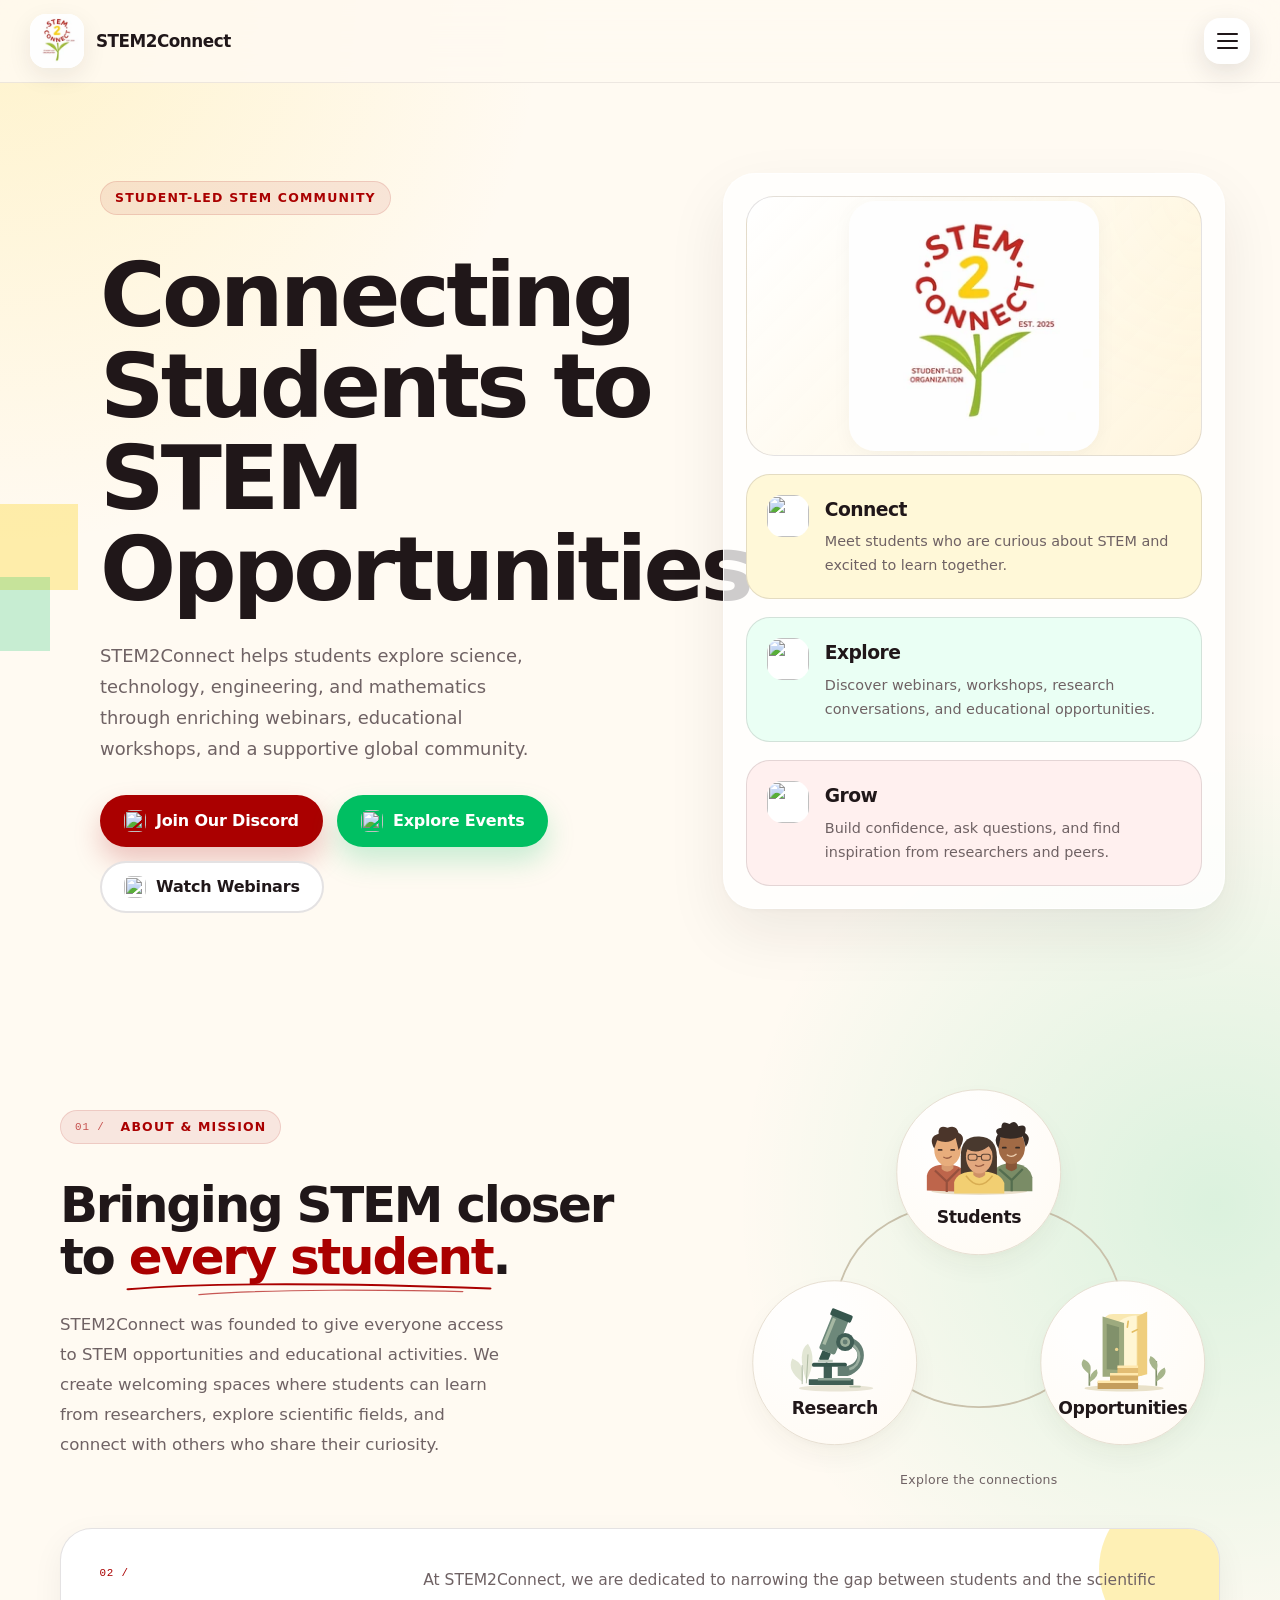
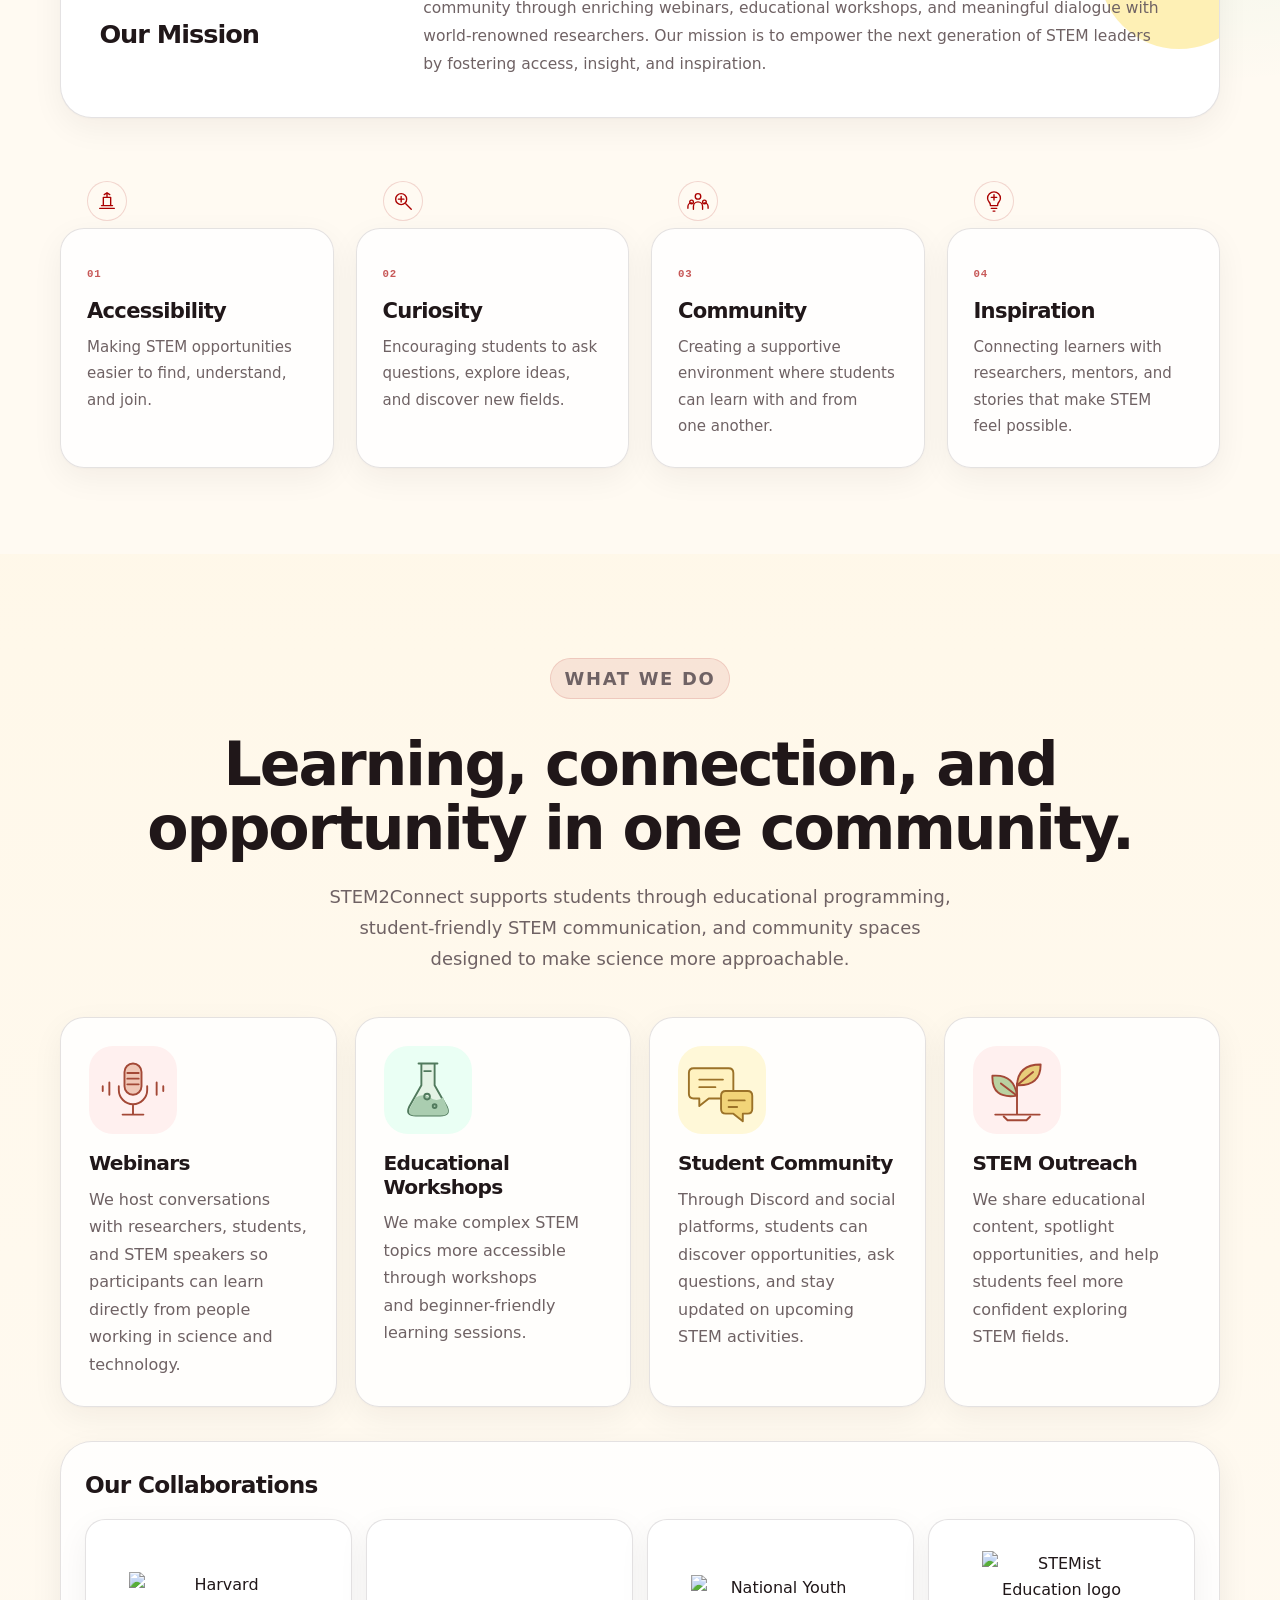
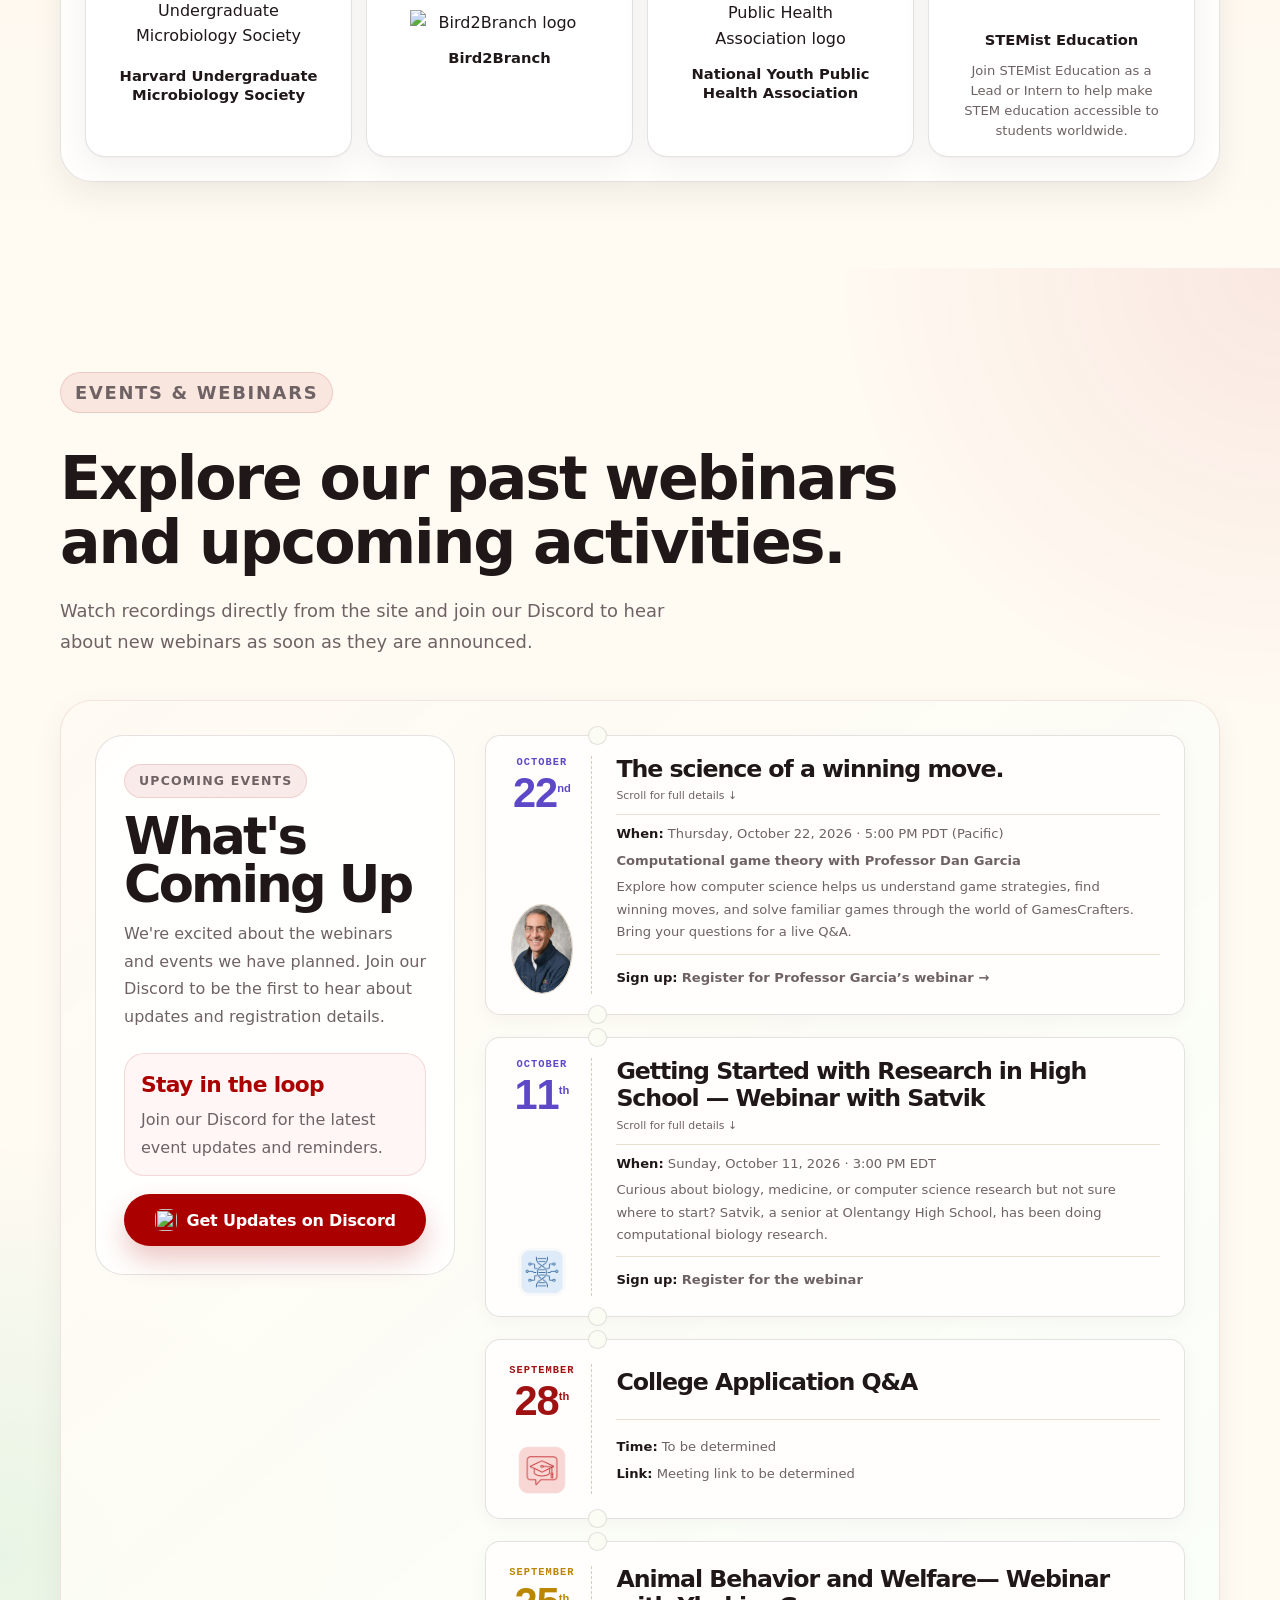
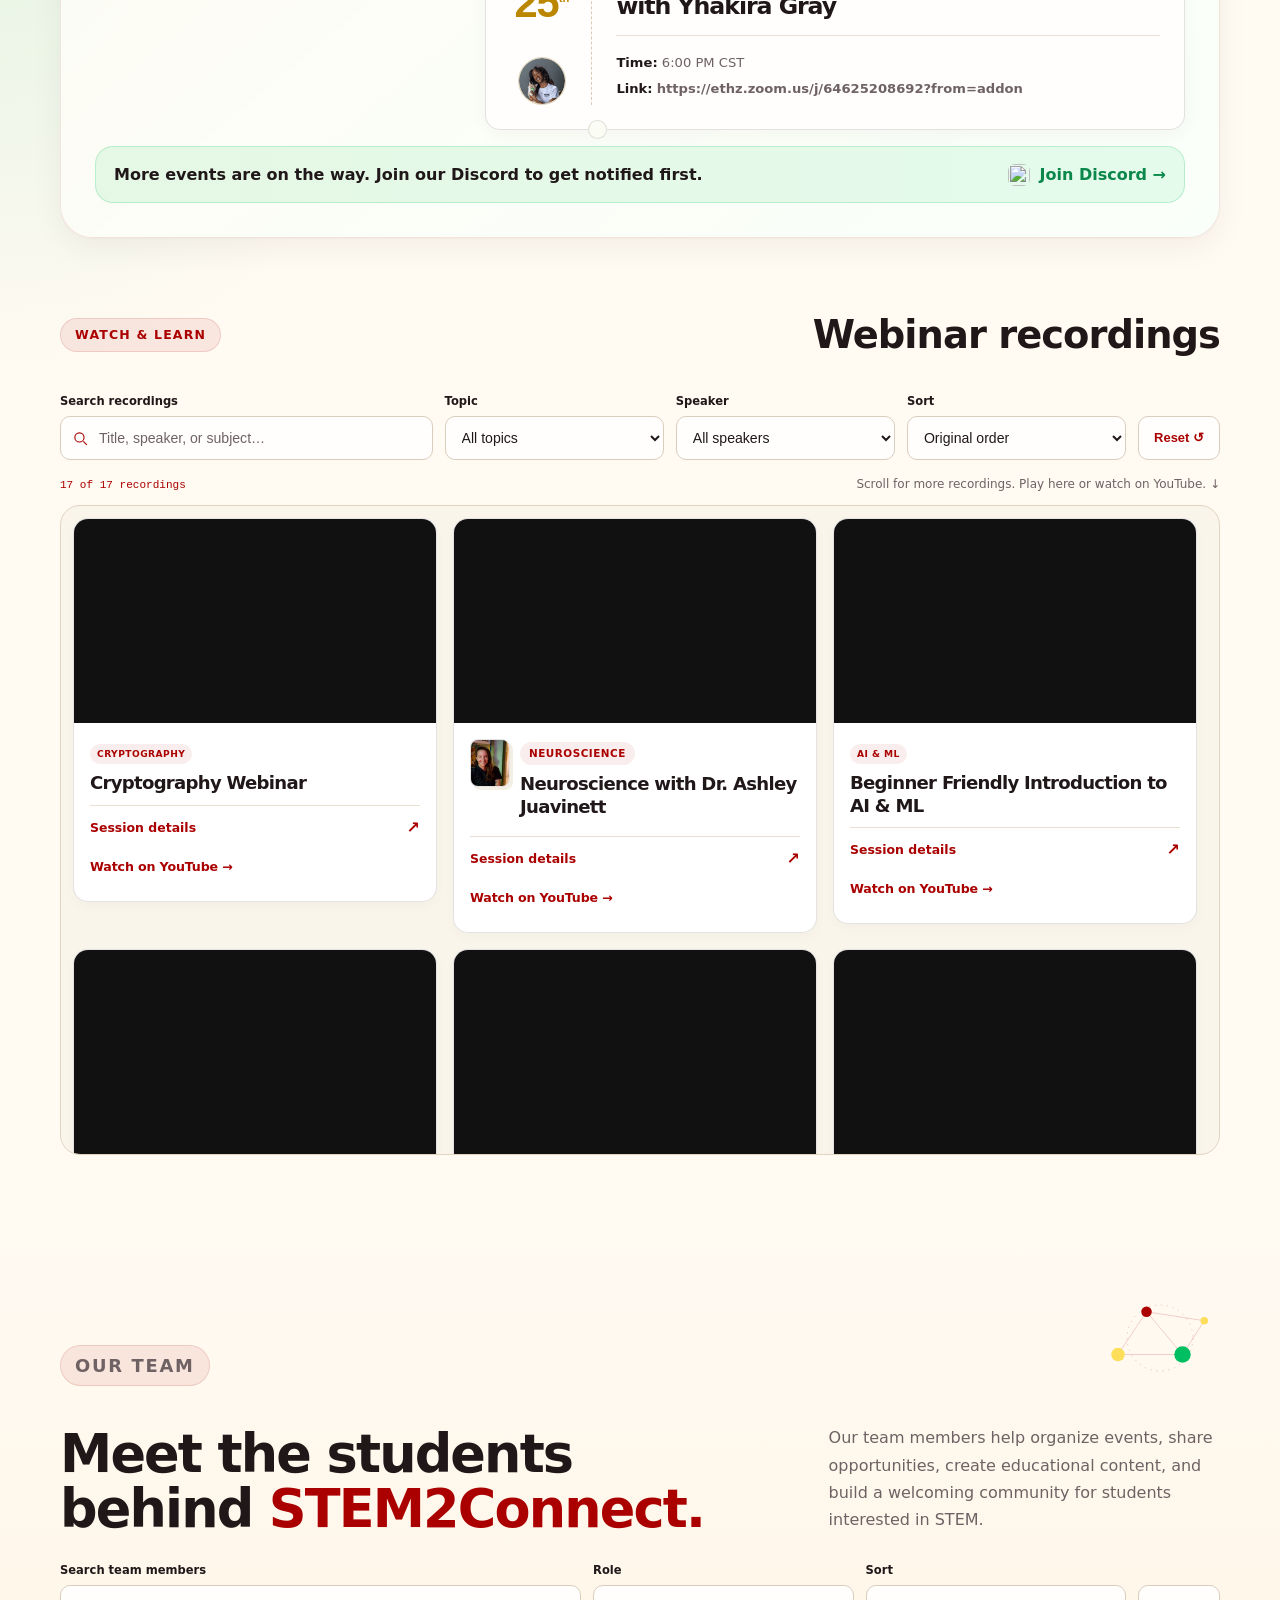
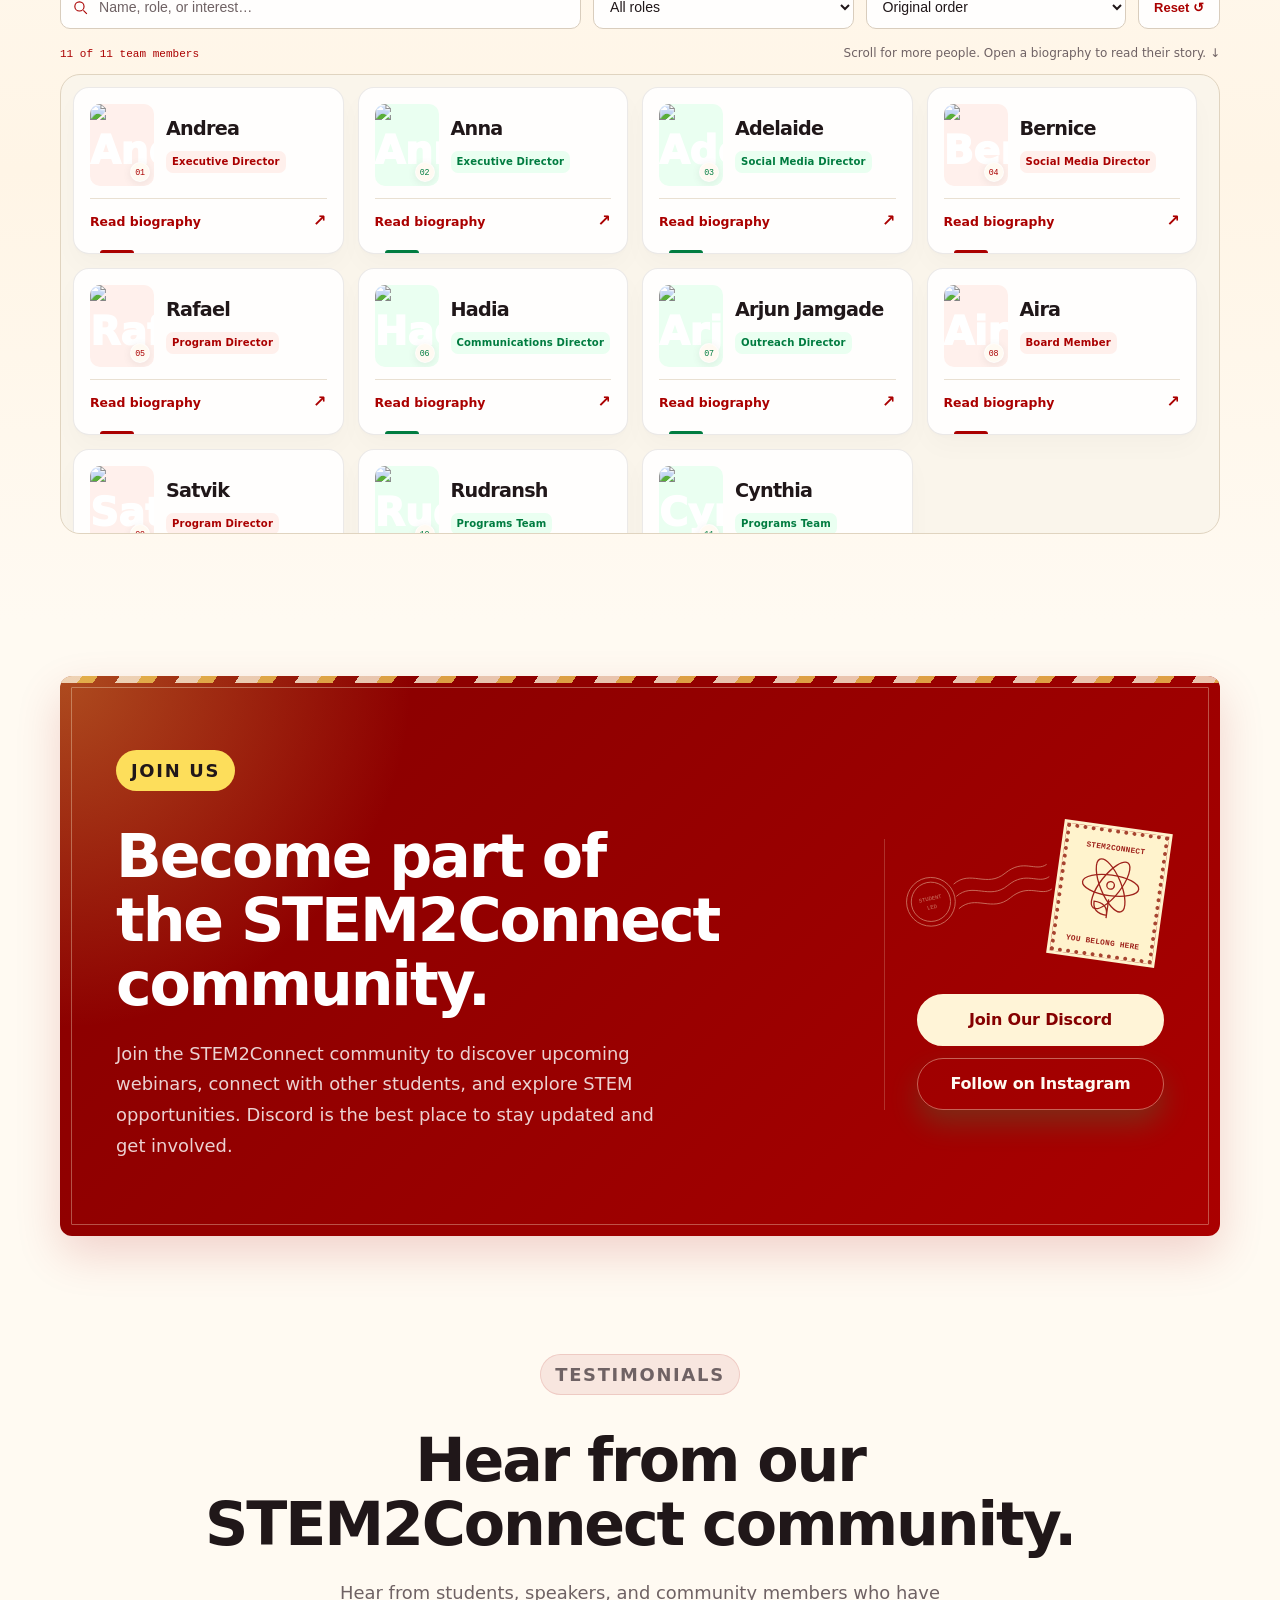
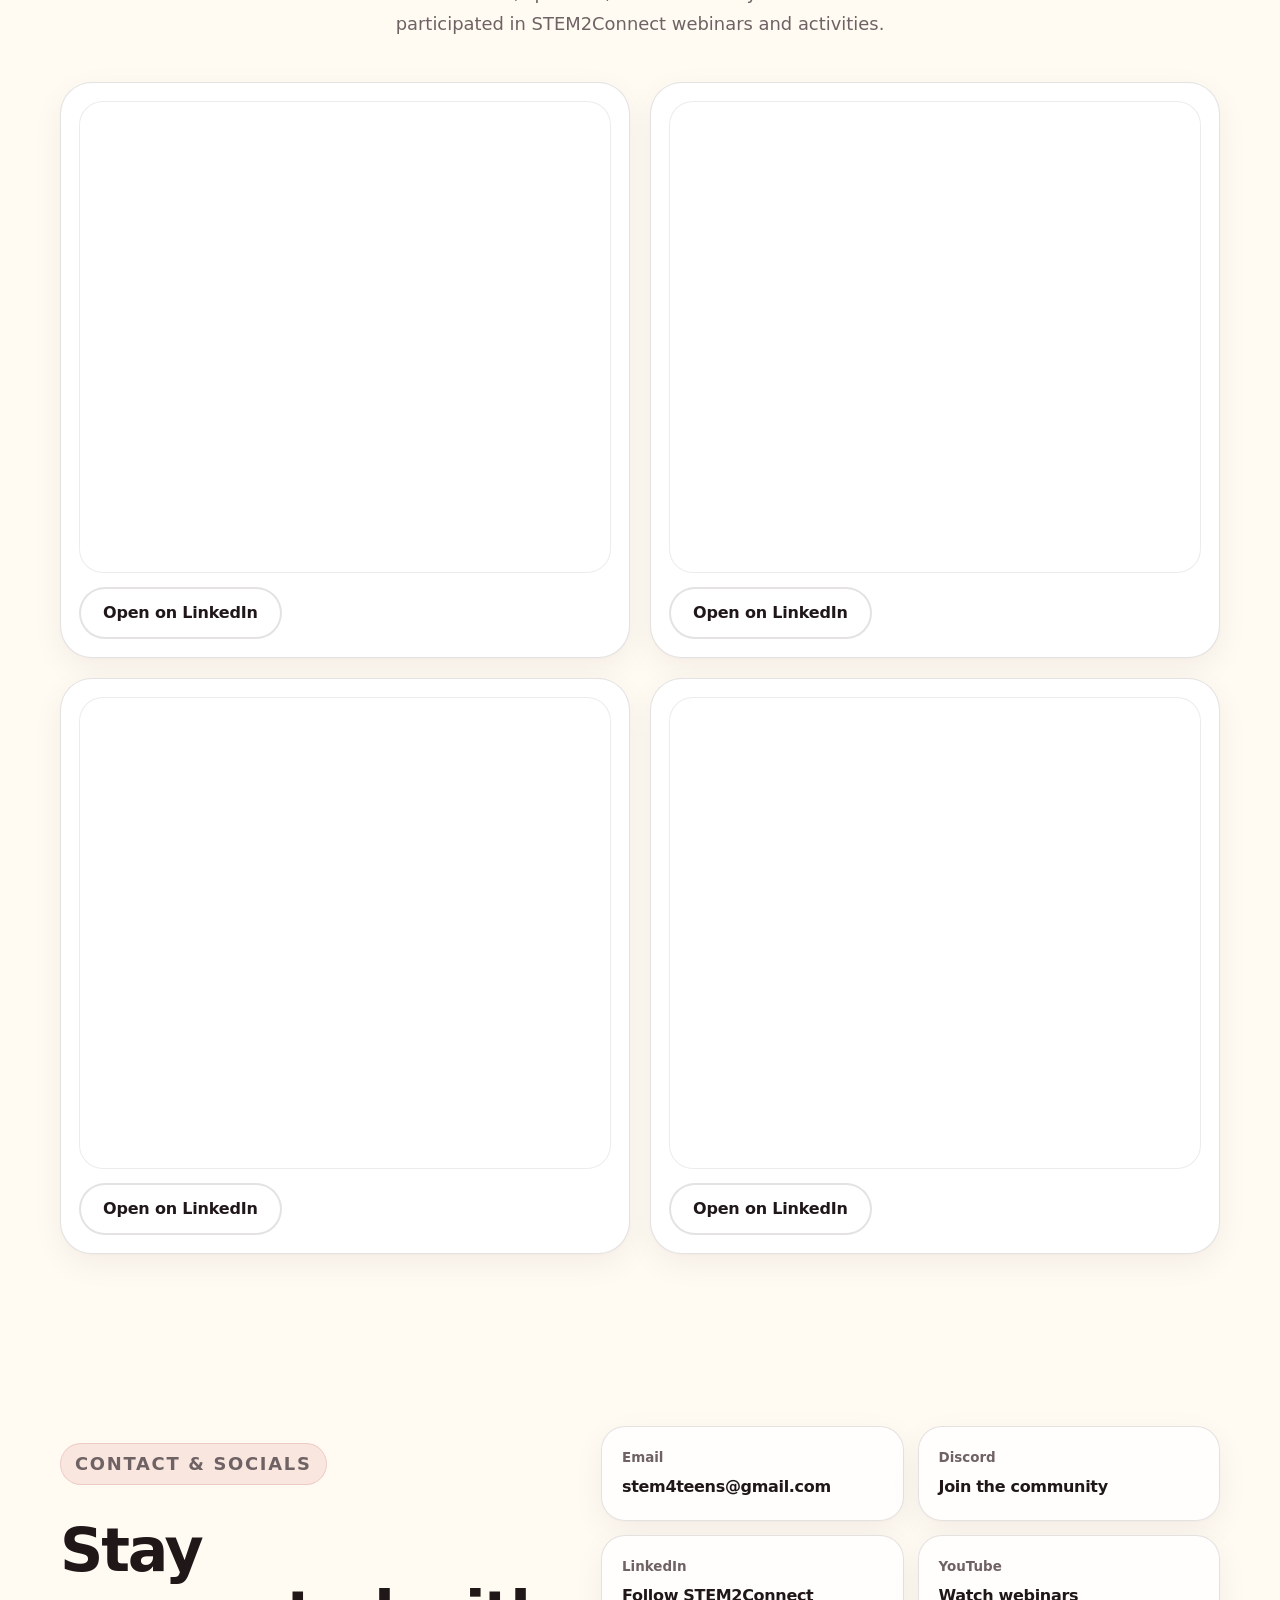
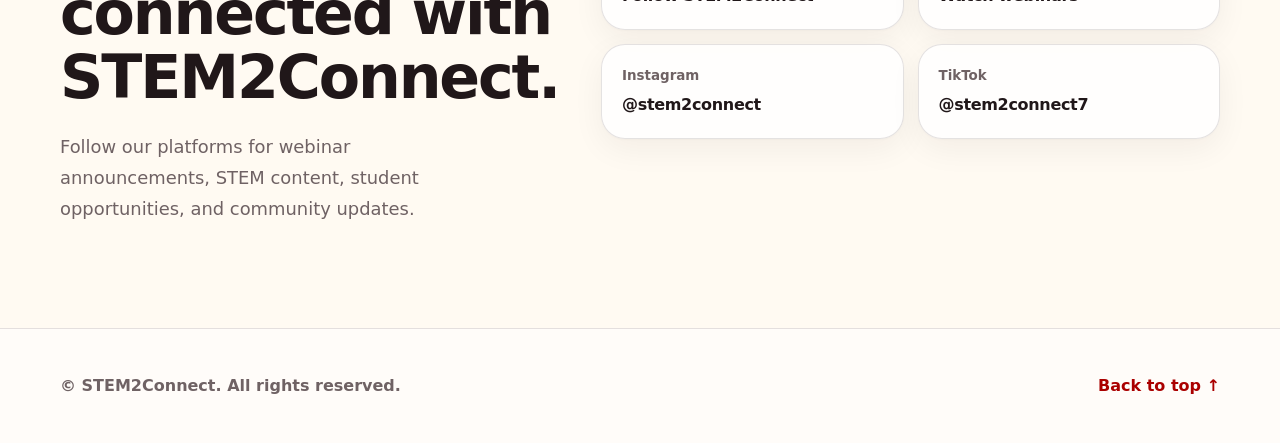
==== commit 06c6f6cf: "Update Satvik's team role to Program Director" ====
--- a/index.html
+++ b/index.html
@@ -102,7 +102,7 @@
           </p>
 
           <div class="hero-actions">
-            <a class="button button-primary" href="https://discord.gg/Ee6PG2SFbY" target="_blank" rel="noopener noreferrer">
+            <a class="button button-primary" href="https://discord.gg/ZMa5pZWHcY" target="_blank" rel="noopener noreferrer">
               <img src="assets/discord_red_symbol.png" alt="" aria-hidden="true" class="button-icon" srcset="assets/optimized/discord_red_symbol-96-1866f374af66.webp 96w" sizes="22px" width="1254" height="1254" decoding="async" loading="eager" onerror="this.removeAttribute('srcset');this.removeAttribute('sizes');this.onerror=null;" />
               <span>Join Our Discord</span>
             </a>
@@ -403,7 +403,7 @@
               <p>Join our Discord for the latest event updates and reminders.</p>
             </div>
 
-            <a class="button button-primary upcoming-discord" href="https://discord.gg/Ee6PG2SFbY" target="_blank" rel="noopener noreferrer">
+            <a class="button button-primary upcoming-discord" href="https://discord.gg/ZMa5pZWHcY" target="_blank" rel="noopener noreferrer">
               <img src="/assets/discord_red_symbol.png" onerror="this.removeAttribute('srcset');this.removeAttribute('sizes');this.onerror=null;this.src='assets/discord_red_symbol.png';" alt="" aria-hidden="true" class="discord-symbol" srcset="assets/optimized/discord_red_symbol-96-1866f374af66.webp 96w" sizes="22px" width="1254" height="1254" decoding="async" loading="lazy" />
               <span>Get Updates on Discord</span>
             </a>
@@ -496,7 +496,7 @@
 
         <div class="upcoming-footer">
           <p>More events are on the way. Join our Discord to get notified first.</p>
-          <a href="https://discord.gg/Ee6PG2SFbY" target="_blank" rel="noopener noreferrer" class="upcoming-footer-link">
+          <a href="https://discord.gg/ZMa5pZWHcY" target="_blank" rel="noopener noreferrer" class="upcoming-footer-link">
             <img src="assets/discord_green_symbol.png" alt="" aria-hidden="true" class="discord-symbol" srcset="assets/optimized/discord_green_symbol-96-59412a15b512.webp 96w" sizes="22px" width="1254" height="1254" decoding="async" loading="lazy" onerror="this.removeAttribute('srcset');this.removeAttribute('sizes');this.onerror=null;" />
             <span>Join Discord →</span>
           </a>
@@ -1233,14 +1233,14 @@
           </p></details>
         </article>
 
-        <article class="team-card" data-collection-card data-title="Satvik" data-role="Programs Team">
+        <article class="team-card" data-collection-card data-title="Satvik" data-role="Program Director">
           <div class="team-portrait">
             <img src="assets/satvik.png" alt="Satvik" class="team-avatar" decoding="async" loading="lazy" srcset="assets/optimized/satvik-320-cf1d39e7c50e.webp 320w, assets/optimized/satvik-480-6bb46cd48b64.webp 480w" sizes="(max-width: 600px) 124px, (max-width: 1000px) 42vw, 260px" width="790" height="790" onerror="this.removeAttribute('srcset');this.removeAttribute('sizes');this.onerror=null;" />
             <span class="team-number" aria-hidden="true">09</span>
           </div>
           <div class="team-identity">
           <h3>Satvik</h3>
-          <p class="team-role">Programs Team</p>
+          <p class="team-role">Program Director</p>
           </div>
           <details class="member-biography"><summary aria-label="Read Satvik’s biography">Read biography <span aria-hidden="true">↗</span></summary><p class="team-bio">
             As someone who previously wanted to get into robotics and engineering, I know how hard it is to find the
@@ -1309,7 +1309,7 @@
         <div class="join-actions">
           <div class="invitation-postmark" aria-hidden="true"><svg viewBox="0 0 210 80"><circle cx="48" cy="40" r="31"/><circle cx="48" cy="40" r="25"/><path d="M81 24c25-14 40 14 67 0s38 7 54 0M81 40c25-14 40 14 67 0s38 7 54 0M81 56c25-14 40 14 67 0s38 7 54 0"/><text x="48" y="38" text-anchor="middle">STUDENT</text><text x="48" y="49" text-anchor="middle">LED</text></svg></div>
           <div class="invitation-stamp" aria-hidden="true"><span>STEM2CONNECT</span><svg viewBox="0 0 80 72"><ellipse cx="40" cy="30" rx="30" ry="11"/><ellipse cx="40" cy="30" rx="30" ry="11" transform="rotate(60 40 30)"/><ellipse cx="40" cy="30" rx="30" ry="11" transform="rotate(120 40 30)"/><circle cx="40" cy="30" r="4"/><path d="M40 45v20M40 62q-15 0-15-13q15 0 15 13"/></svg><span>YOU BELONG HERE</span></div>
-          <a class="button button-primary" href="https://discord.gg/Ee6PG2SFbY" target="_blank" rel="noopener noreferrer">
+          <a class="button button-primary" href="https://discord.gg/ZMa5pZWHcY" target="_blank" rel="noopener noreferrer">
             Join Our Discord
           </a>
 
@@ -1426,7 +1426,7 @@
             <strong>stem4teens@gmail.com</strong>
           </a>
 
-          <a href="https://discord.gg/Ee6PG2SFbY" target="_blank" rel="noopener noreferrer" class="social-card">
+          <a href="https://discord.gg/ZMa5pZWHcY" target="_blank" rel="noopener noreferrer" class="social-card">
             <span>Discord</span>
             <strong>Join the community</strong>
           </a>
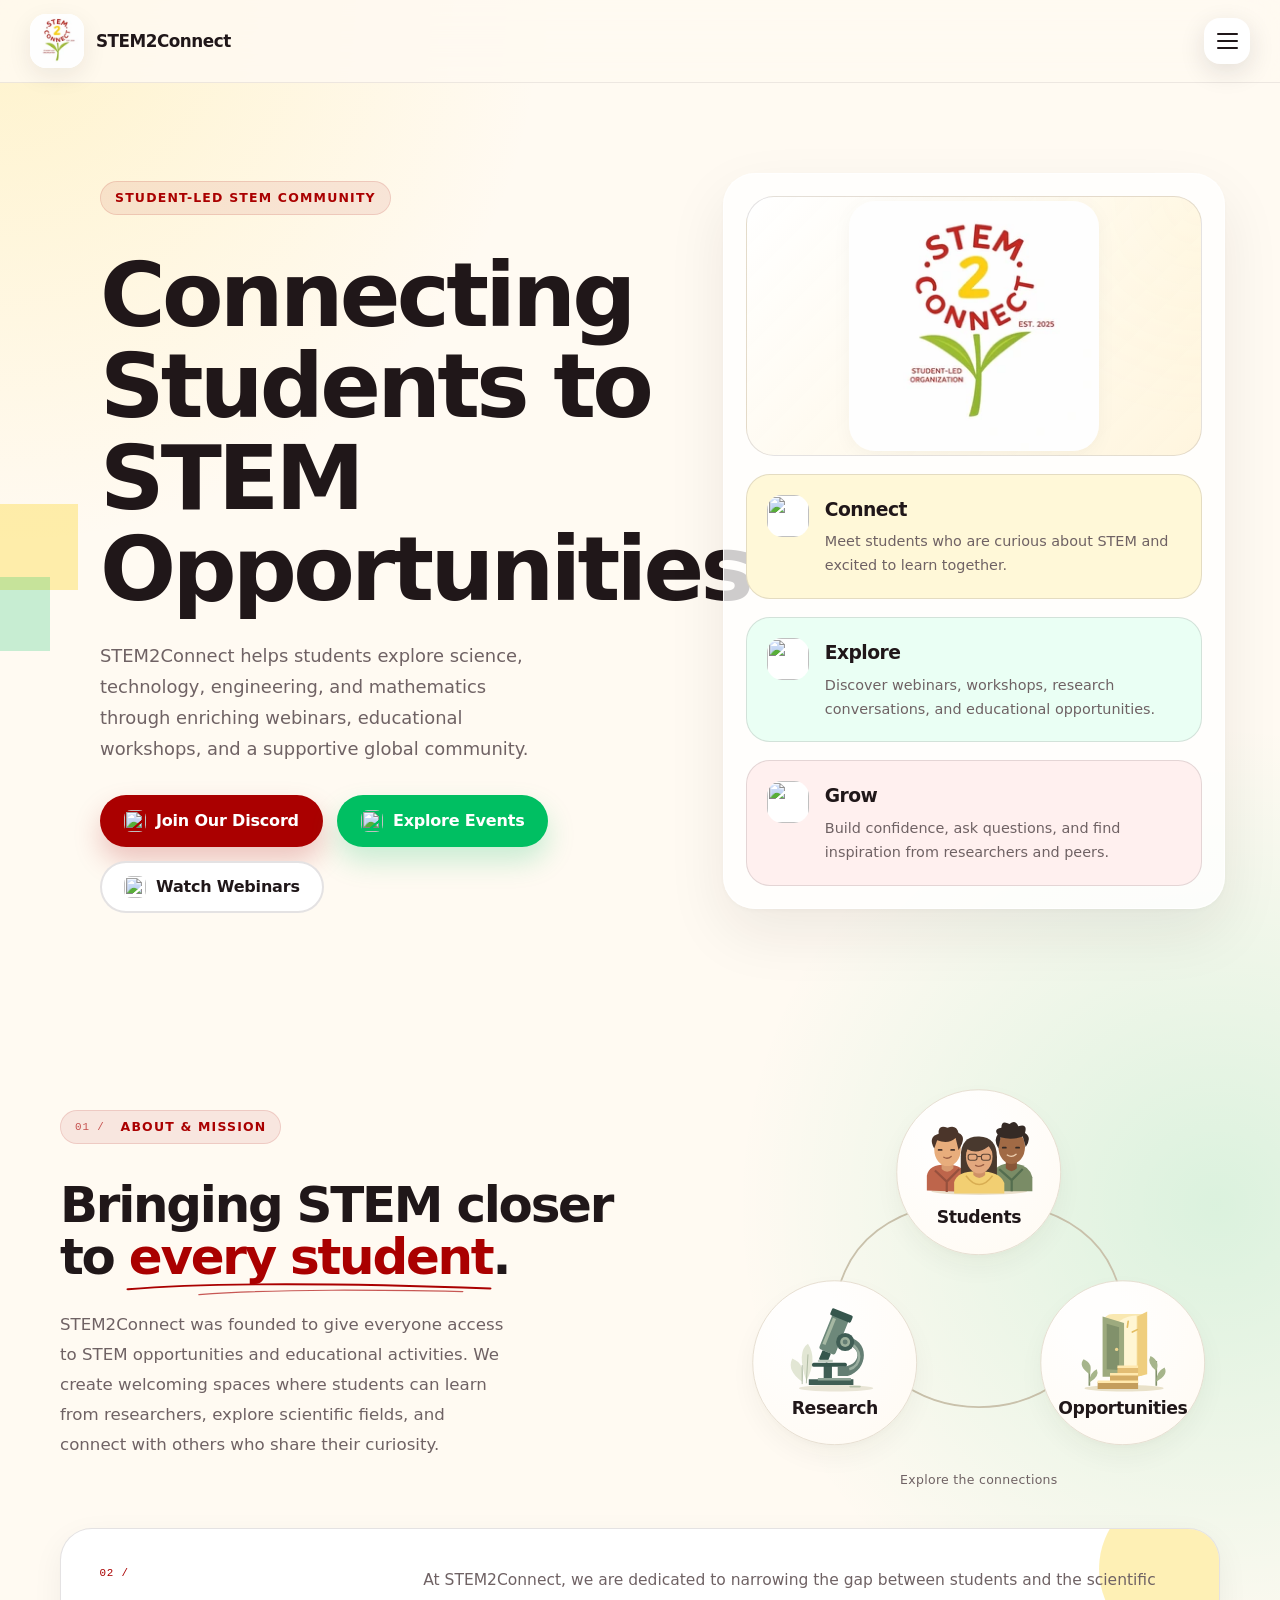
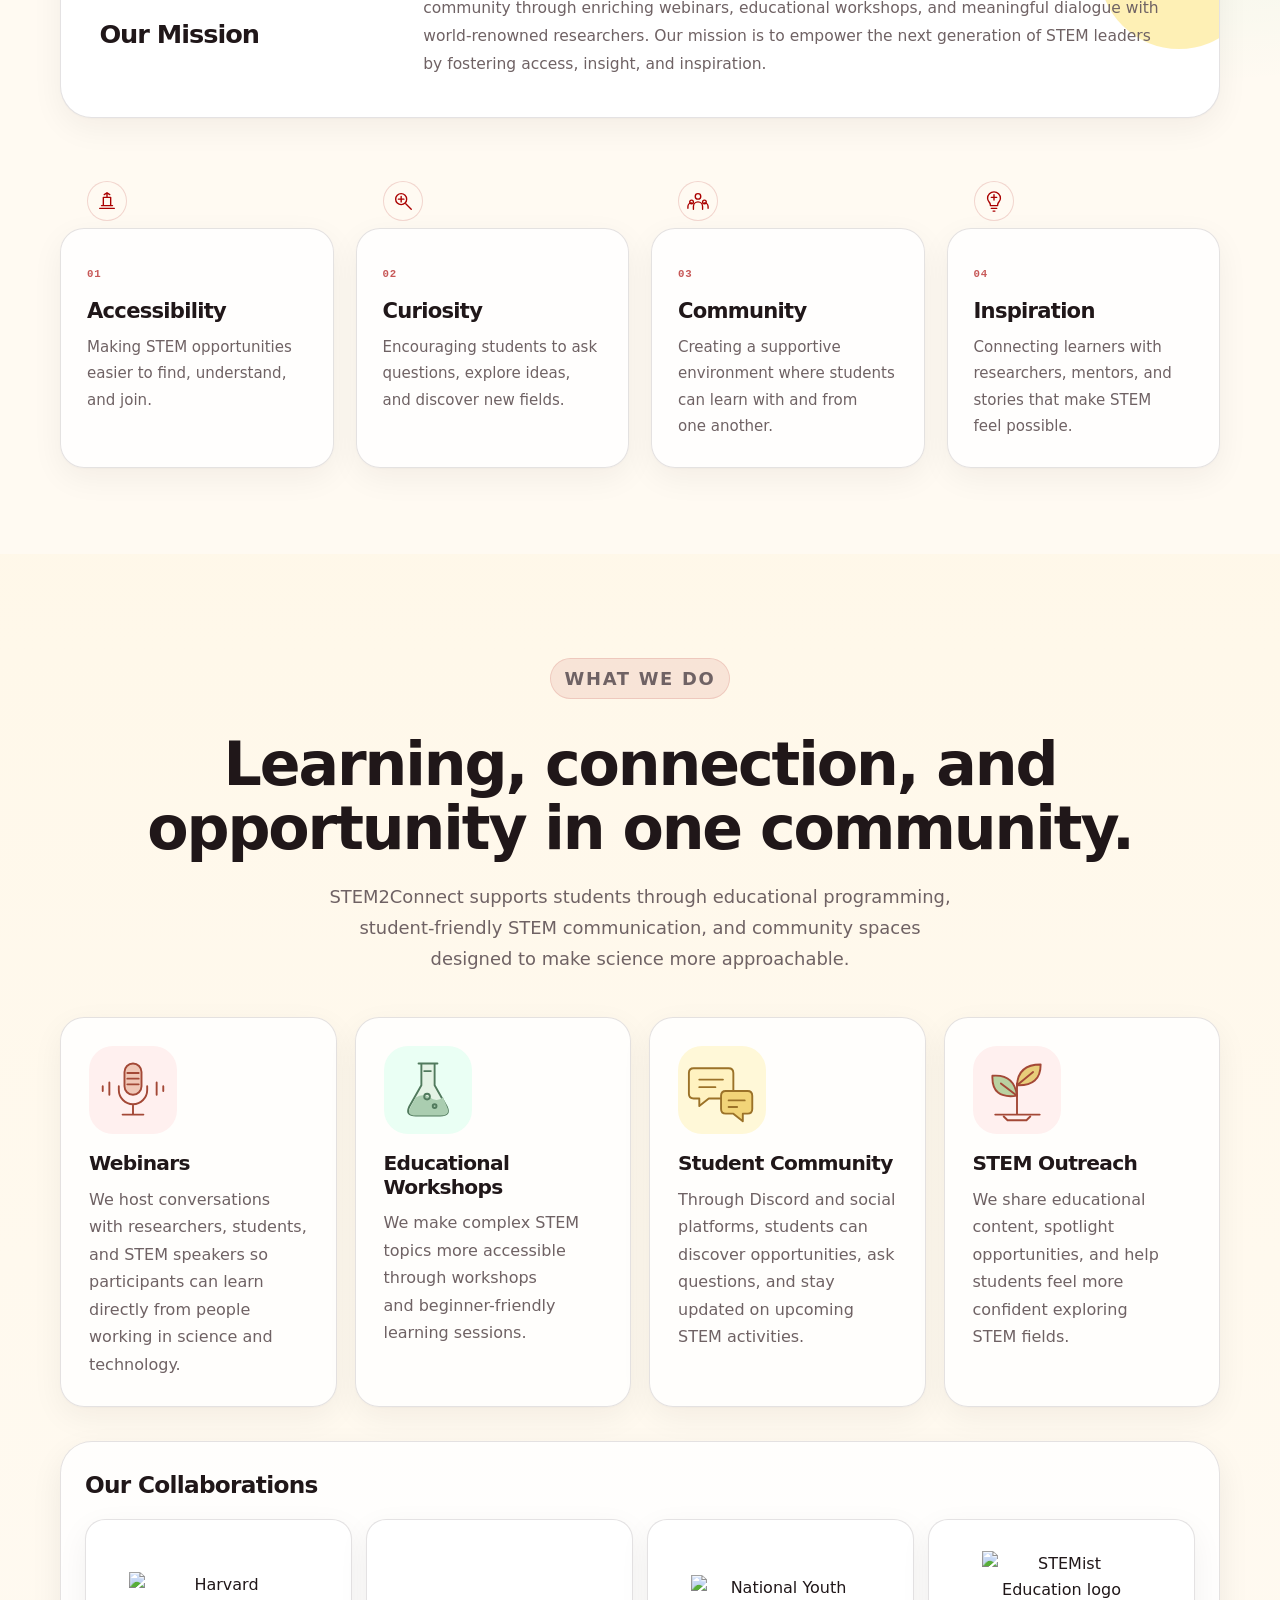
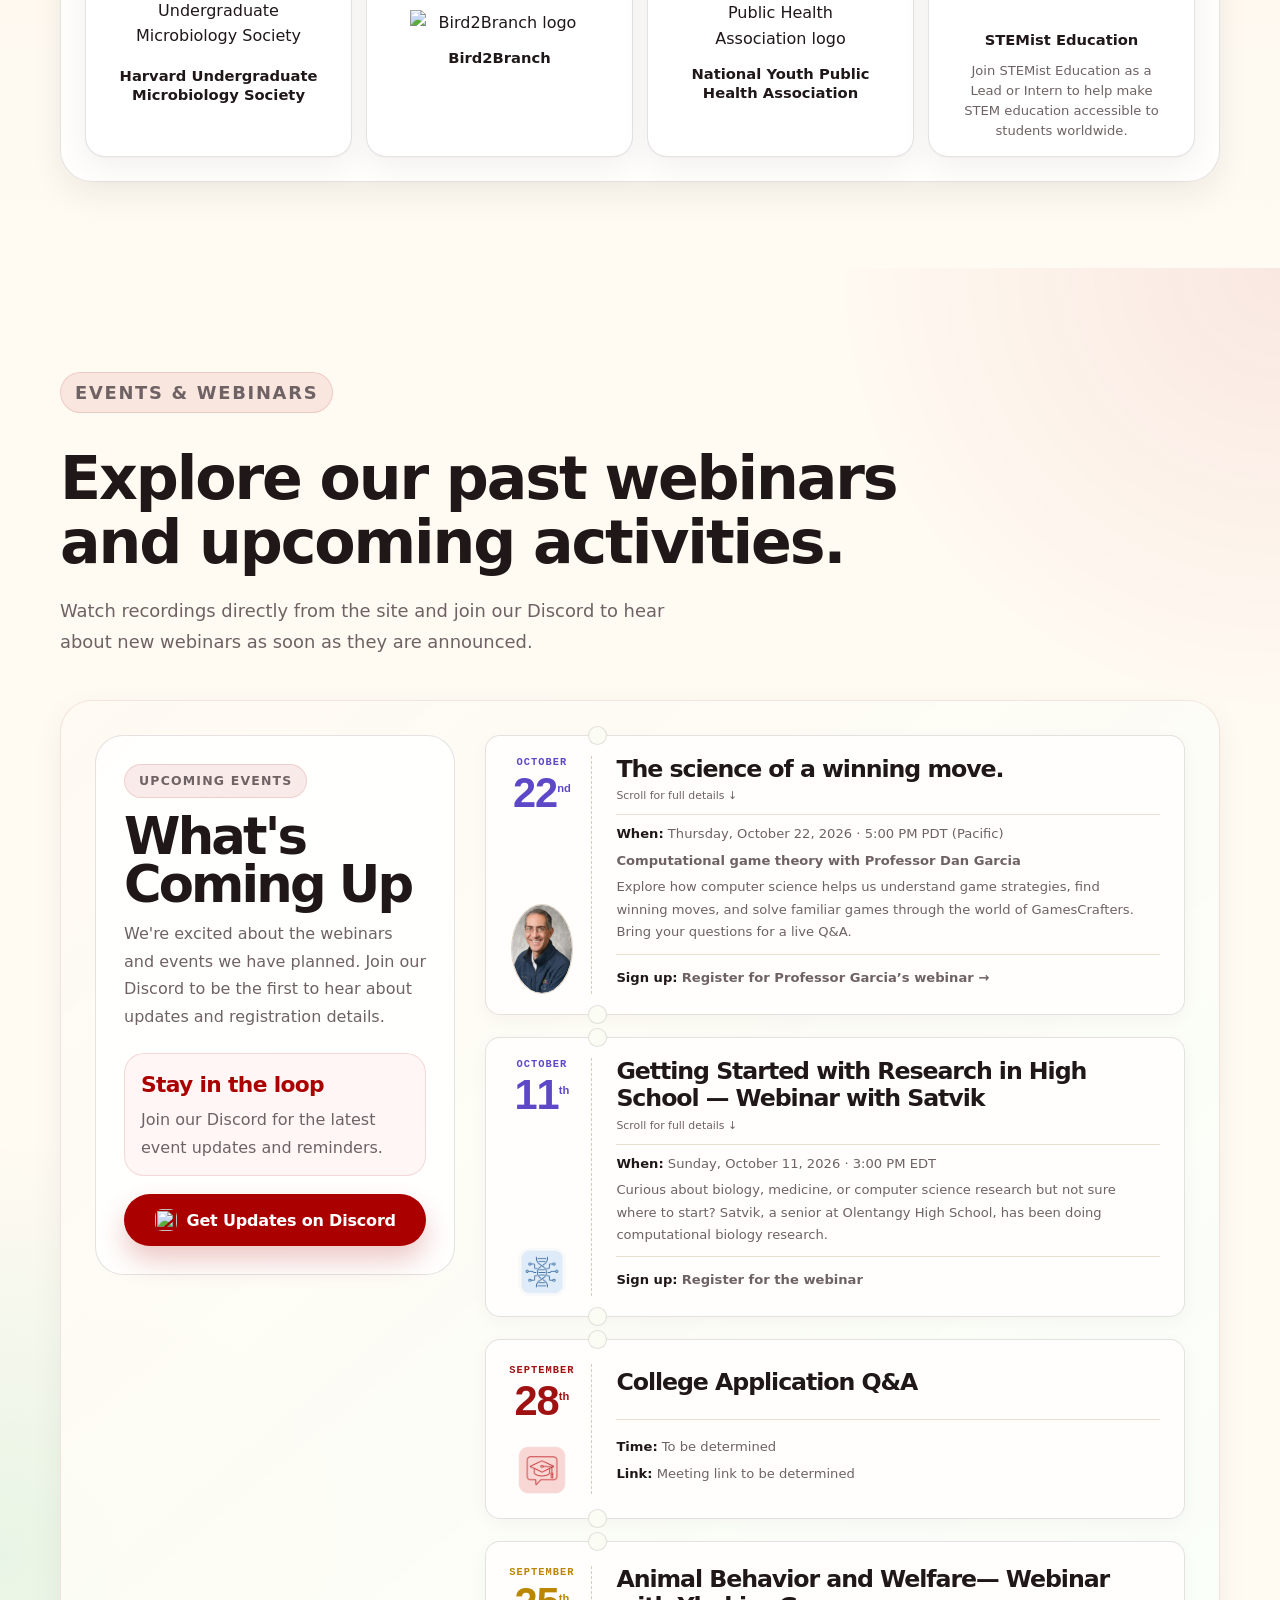
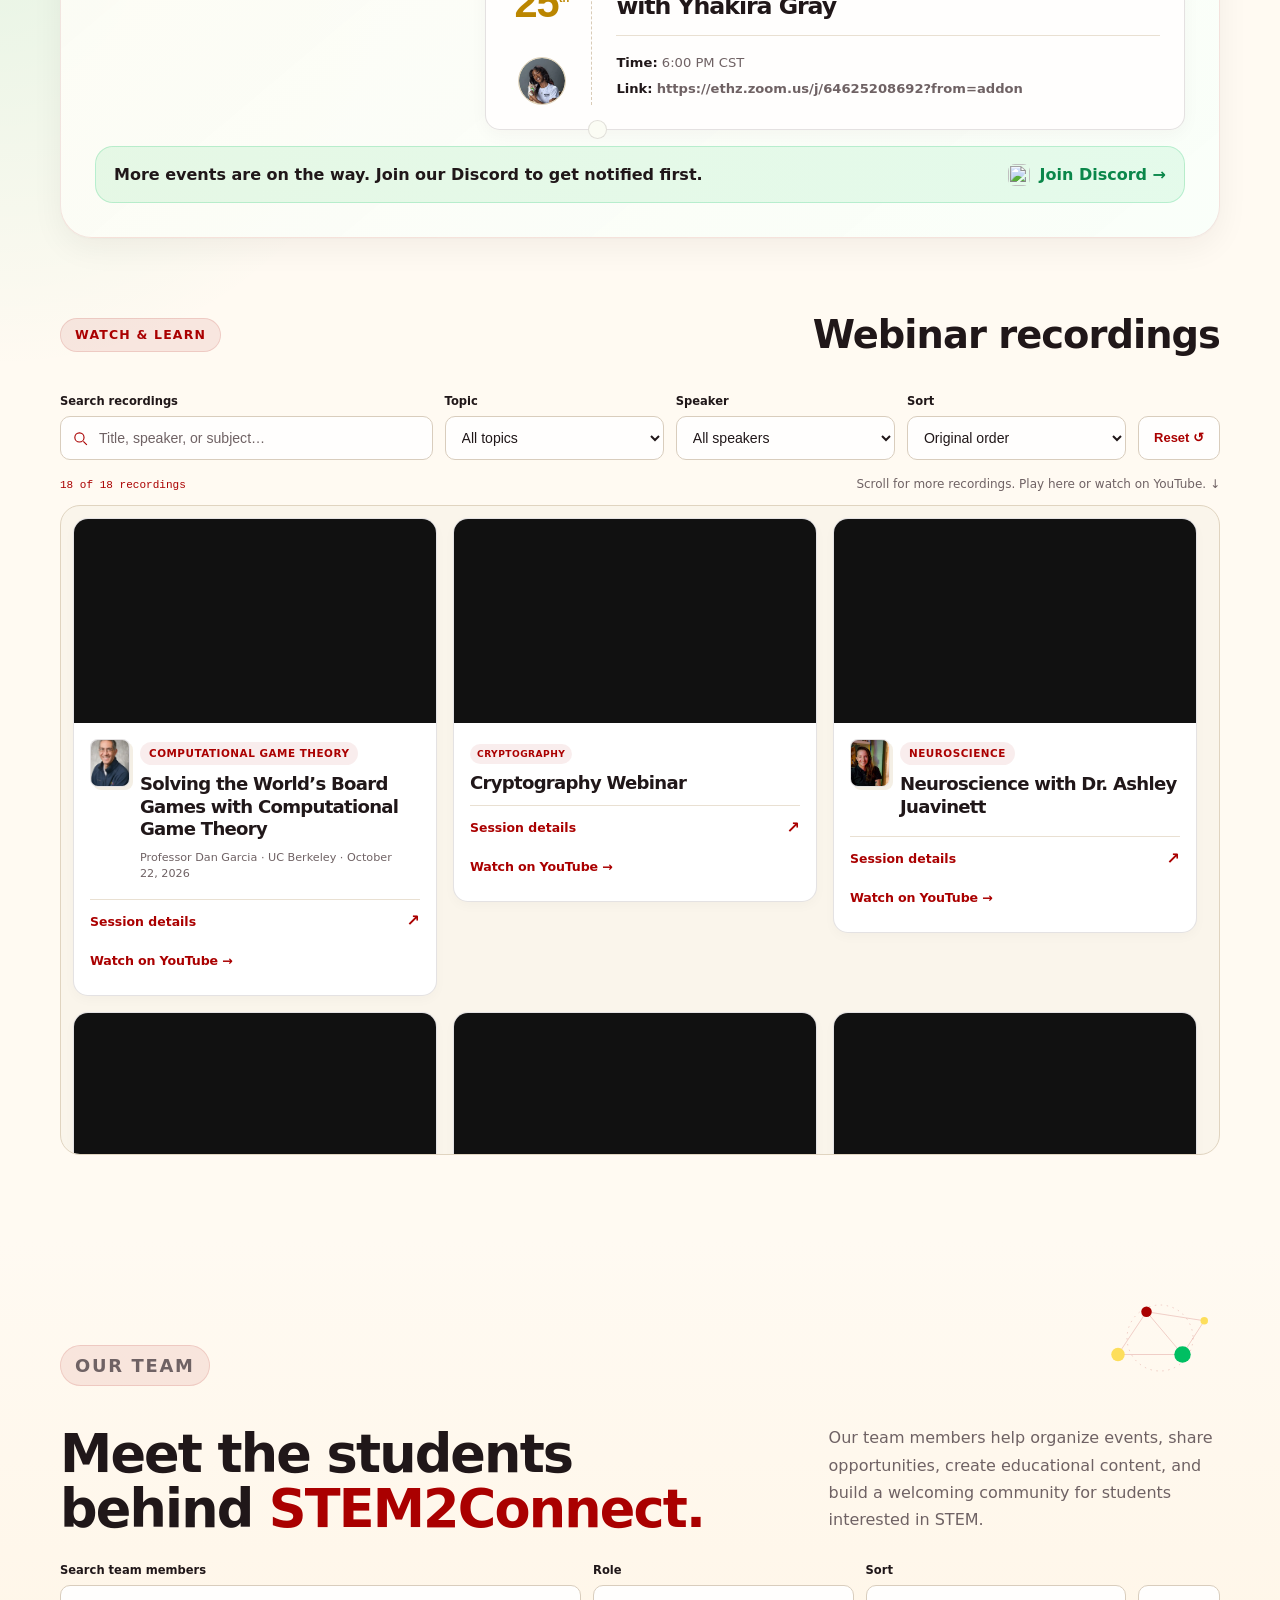
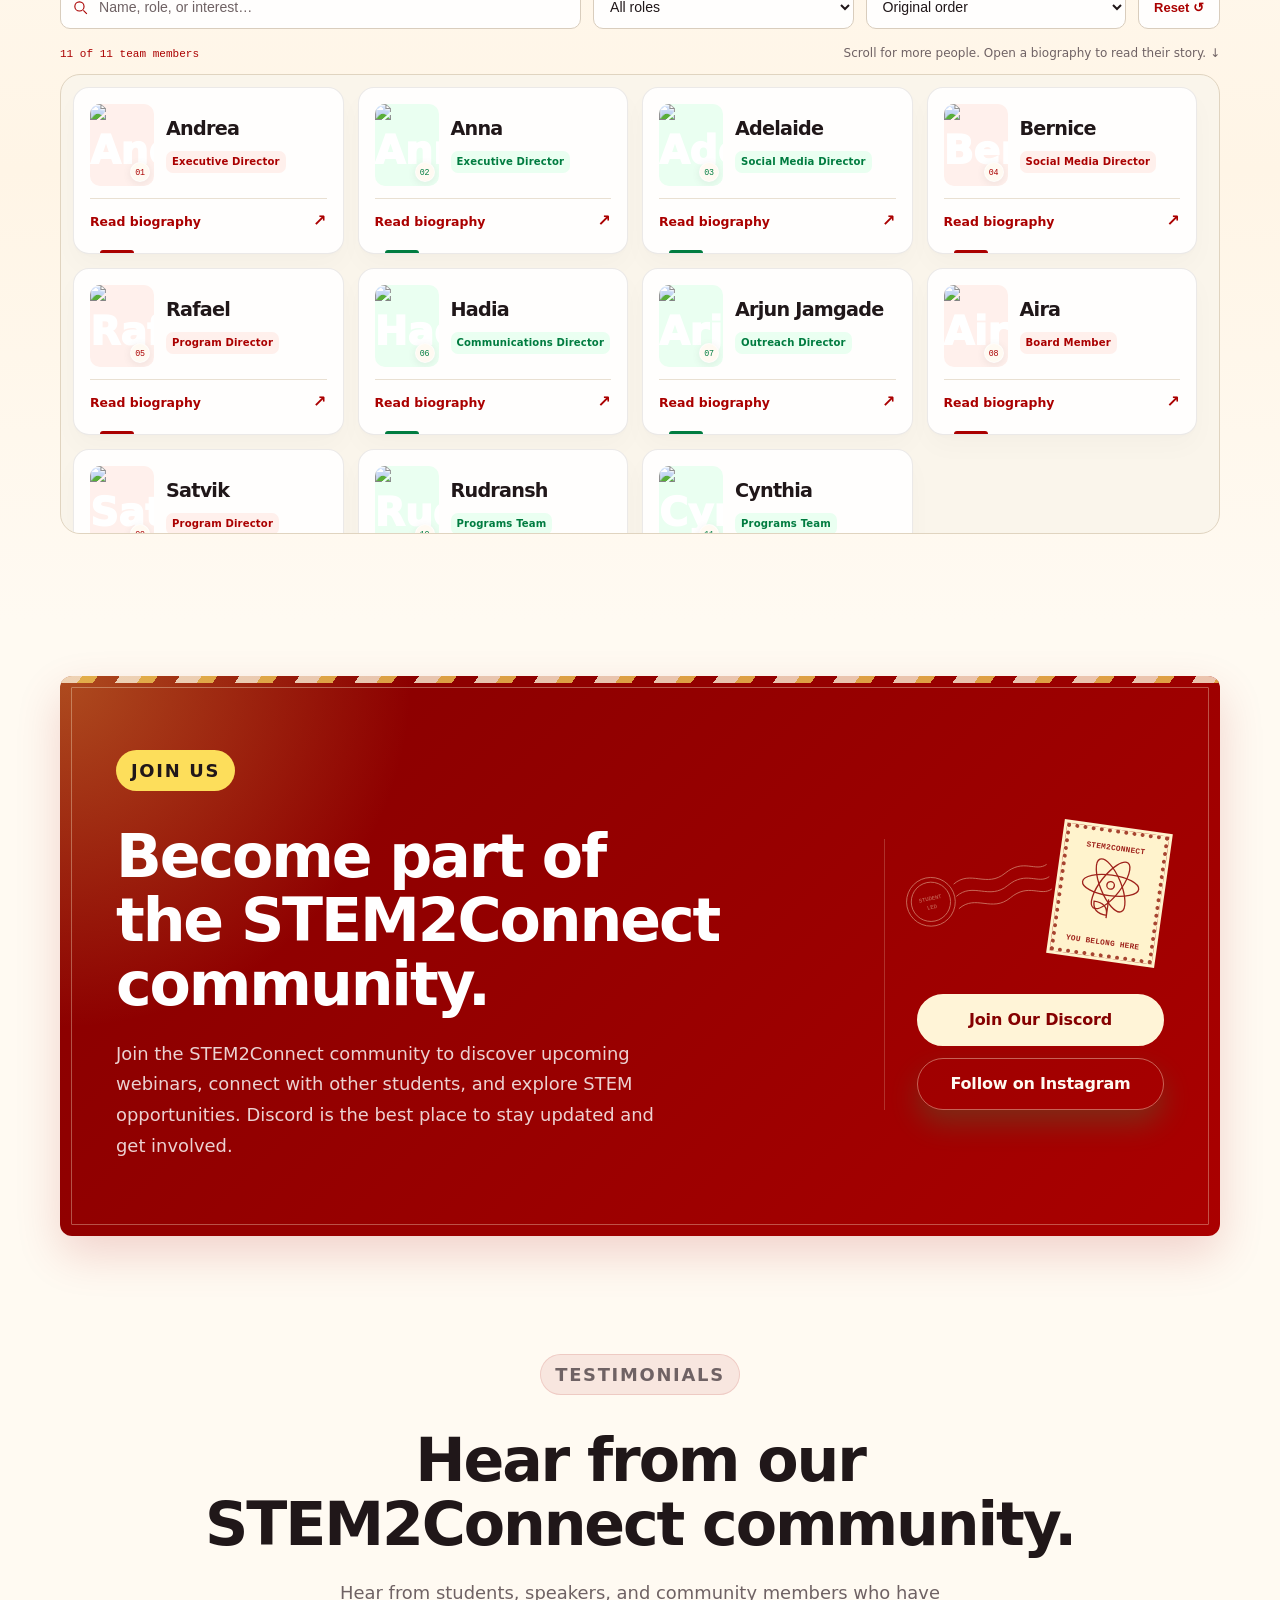
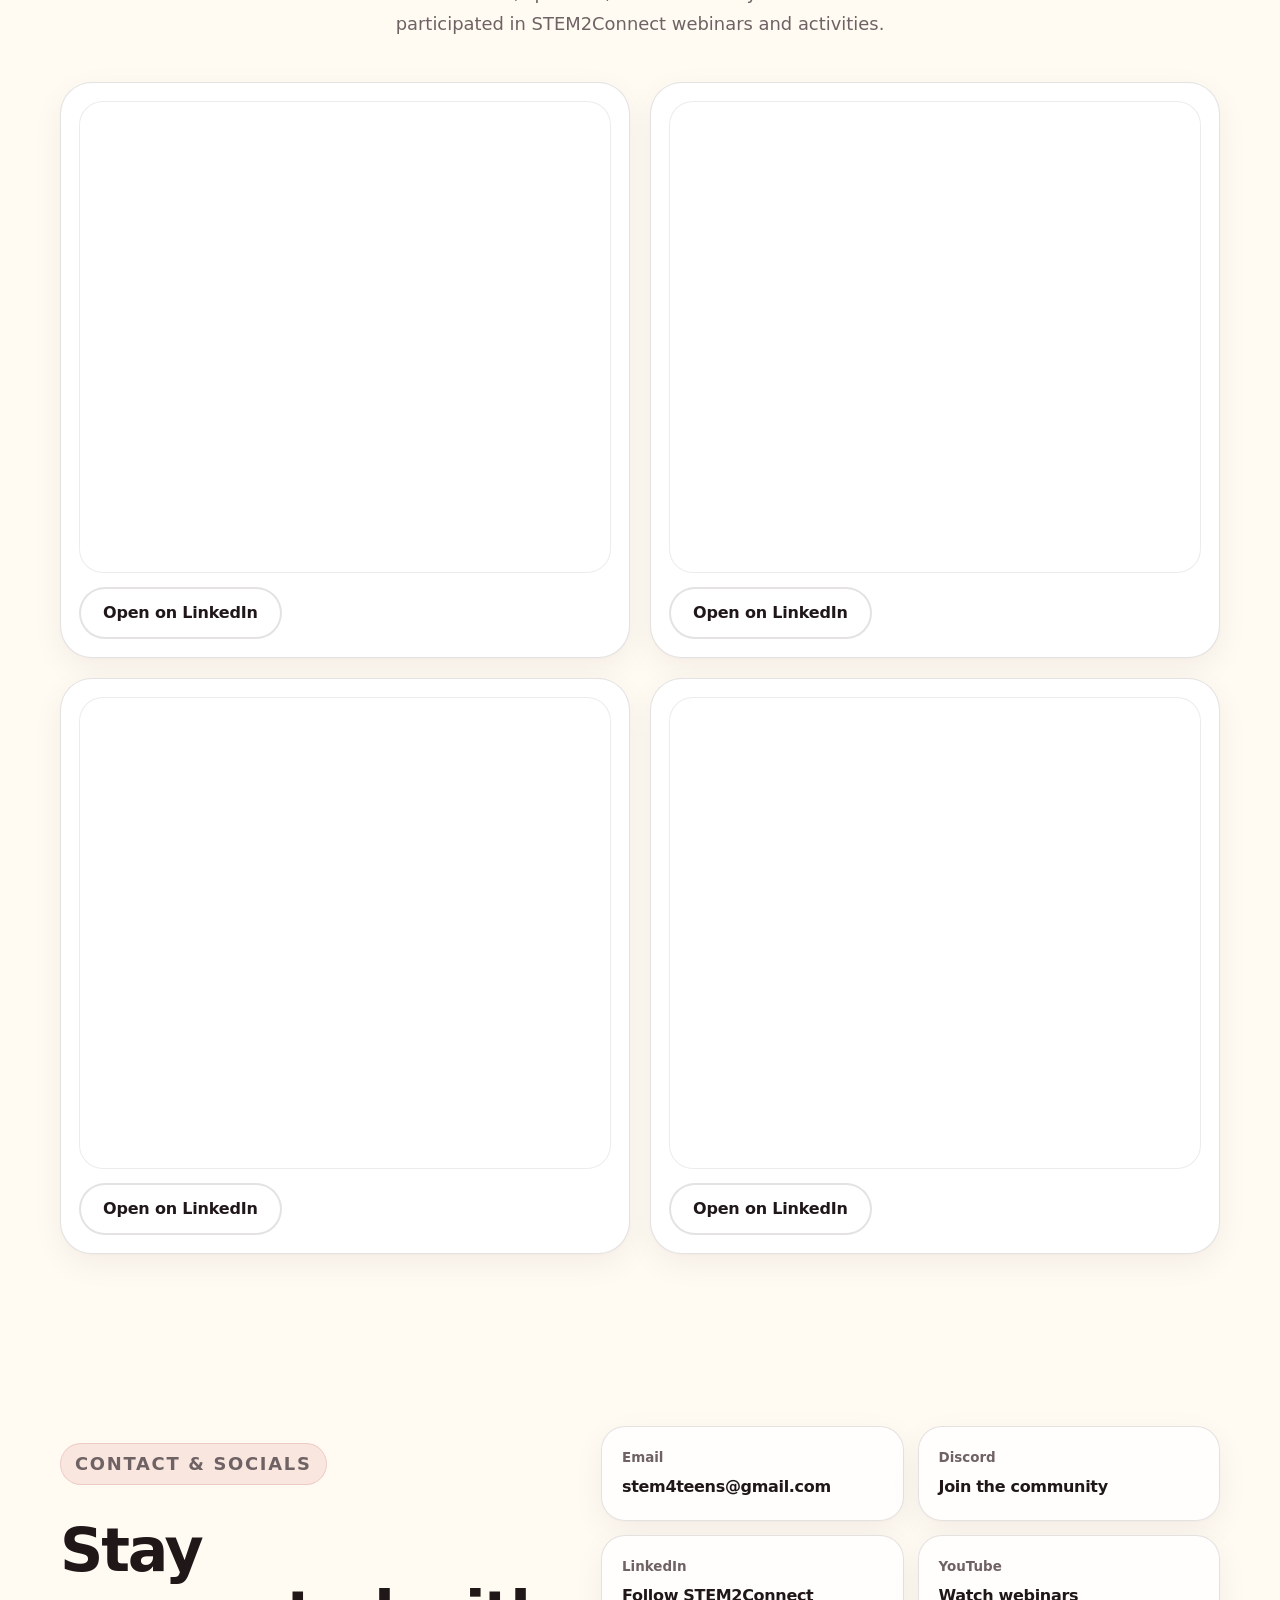
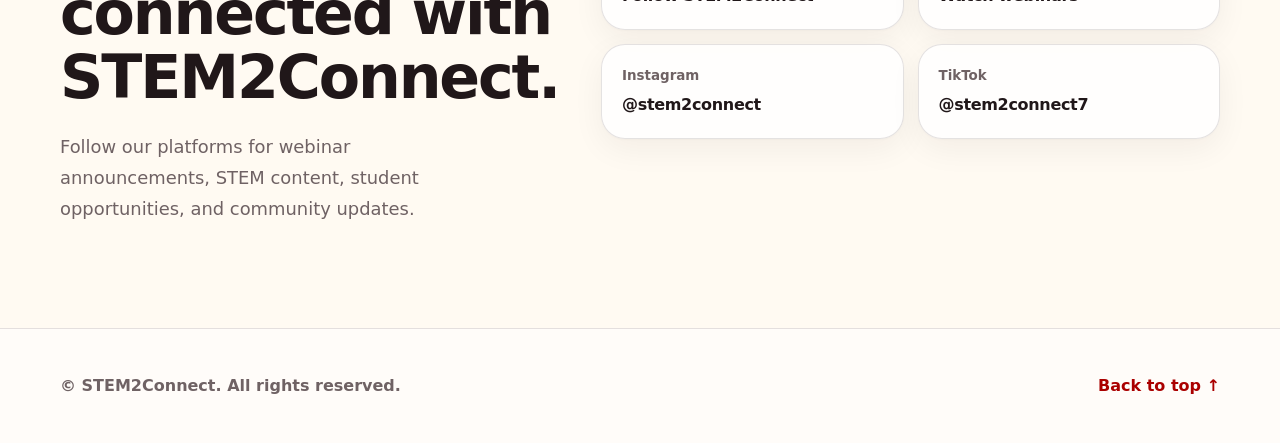
==== commit 410284fe: "Add Dan Garcia's webinar recording first in the catalogue" ====
--- a/index.html
+++ b/index.html
@@ -512,10 +512,39 @@
           <label class="collection-field">Sort<select data-collection-sort aria-controls="recordings-list"><option value="original">Original order</option><option value="az">Name A–Z</option><option value="za">Name Z–A</option></select></label>
           <button class="collection-reset" type="reset">Reset <span aria-hidden="true">↺</span></button>
         </form>
-        <div class="collection-meta"><output data-collection-count role="status" aria-live="polite">17 of 17 recordings</output><span id="recordings-scroll-help">Scroll for more recordings. Play here or watch on YouTube. <span aria-hidden="true">↓</span></span></div>
+        <div class="collection-meta"><output data-collection-count role="status" aria-live="polite">18 of 18 recordings</output><span id="recordings-scroll-help">Scroll for more recordings. Play here or watch on YouTube. <span aria-hidden="true">↓</span></span></div>
         <div class="collection-scroll" data-collection-viewport role="region" aria-label="Browse recordings" aria-describedby="recordings-scroll-help" tabindex="0">
           <div class="webinar-grid collection-grid" data-collection-list id="recordings-list">
-        <article class="webinar-card newest-webinar" data-collection-card data-title="Cryptography Webinar" data-topic="Cryptography">
+        <article class="webinar-card newest-webinar" data-collection-card data-title="Solving the World’s Board Games with Computational Game Theory" data-topic="Computational Game Theory" data-speaker="Professor Dan Garcia">
+          <div class="video-wrap">
+            <iframe
+              src="https://www.youtube.com/embed/VXSwZECczEQ?rel=0"
+              title="Solving the World’s Board Games with Computational Game Theory — Professor Dan Garcia"
+              frameborder="0"
+              allow="accelerometer; autoplay; clipboard-write; encrypted-media; gyroscope; picture-in-picture; web-share"
+              referrerpolicy="strict-origin-when-cross-origin"
+              allowfullscreen
+              loading="lazy"
+            ></iframe>
+          </div>
+          <div class="webinar-content">
+            <div class="webinar-presenter">
+              <img class="webinar-speaker-photo" src="webinars/dan-garcia/dan-garcia.webp" alt="Professor Dan Garcia" width="360" height="540" loading="lazy" decoding="async" />
+              <div class="webinar-presenter-heading">
+                <span class="tag">Computational Game Theory</span>
+                <h3>Solving the World’s Board Games with Computational Game Theory</h3>
+                <p class="webinar-speaker-name">Professor Dan Garcia · UC Berkeley · October 22, 2026</p>
+              </div>
+            </div>
+            <details class="recording-about"><summary aria-label="About Computational Game Theory with Professor Dan Garcia">Session details <span aria-hidden="true">↗</span></summary><p>
+              Explore the foundations of strategy games, how computers solve games, GAMESMAN in action,
+              and student game-solving research with Professor Dan Garcia from UC Berkeley.
+            </p></details>
+            <a class="button button-ghost" href="https://www.youtube.com/watch?v=VXSwZECczEQ" target="_blank" rel="noopener noreferrer">Watch on YouTube →</a>
+          </div>
+        </article>
+
+        <article class="webinar-card" data-collection-card data-title="Cryptography Webinar" data-topic="Cryptography">
           <div class="video-wrap">
             <iframe
               src="https://www.youtube.com/embed/RrHbGTy6a58?si=HKm-_IFFX7GRemyK&rel=0"
